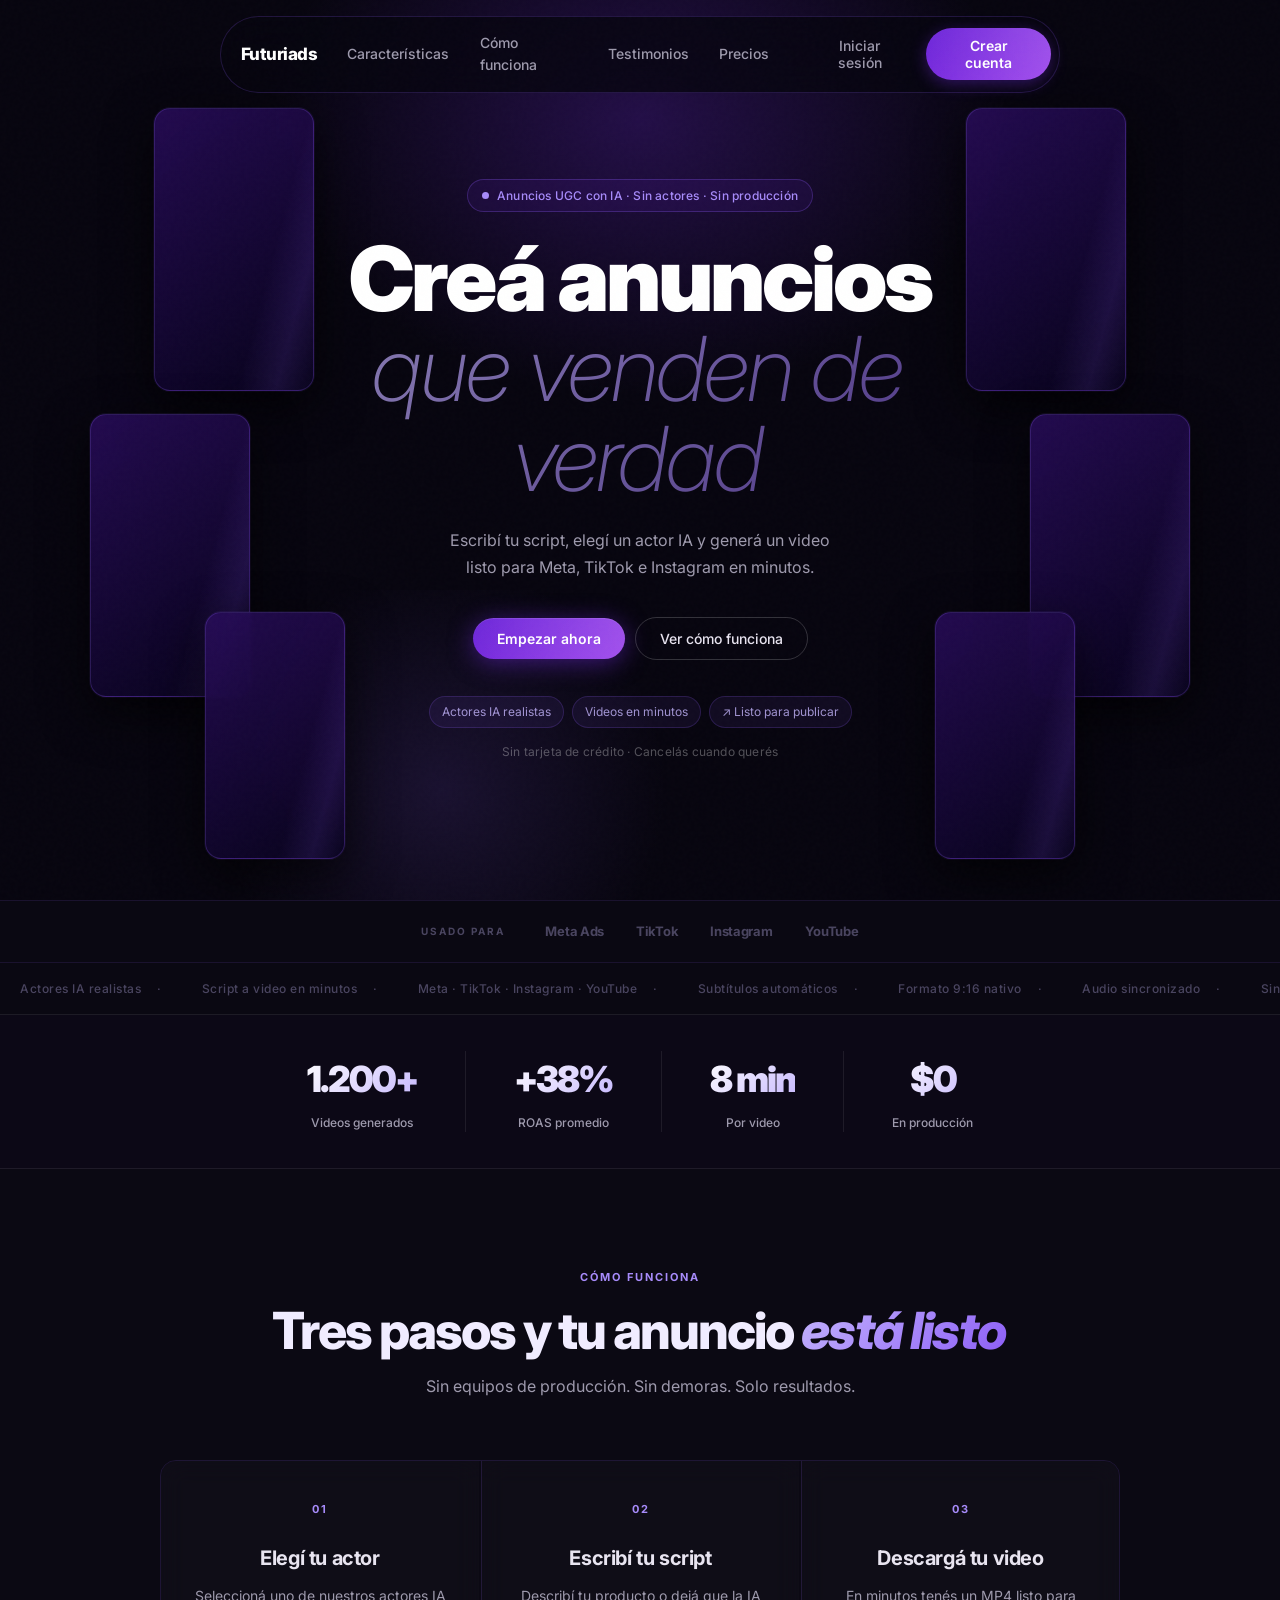
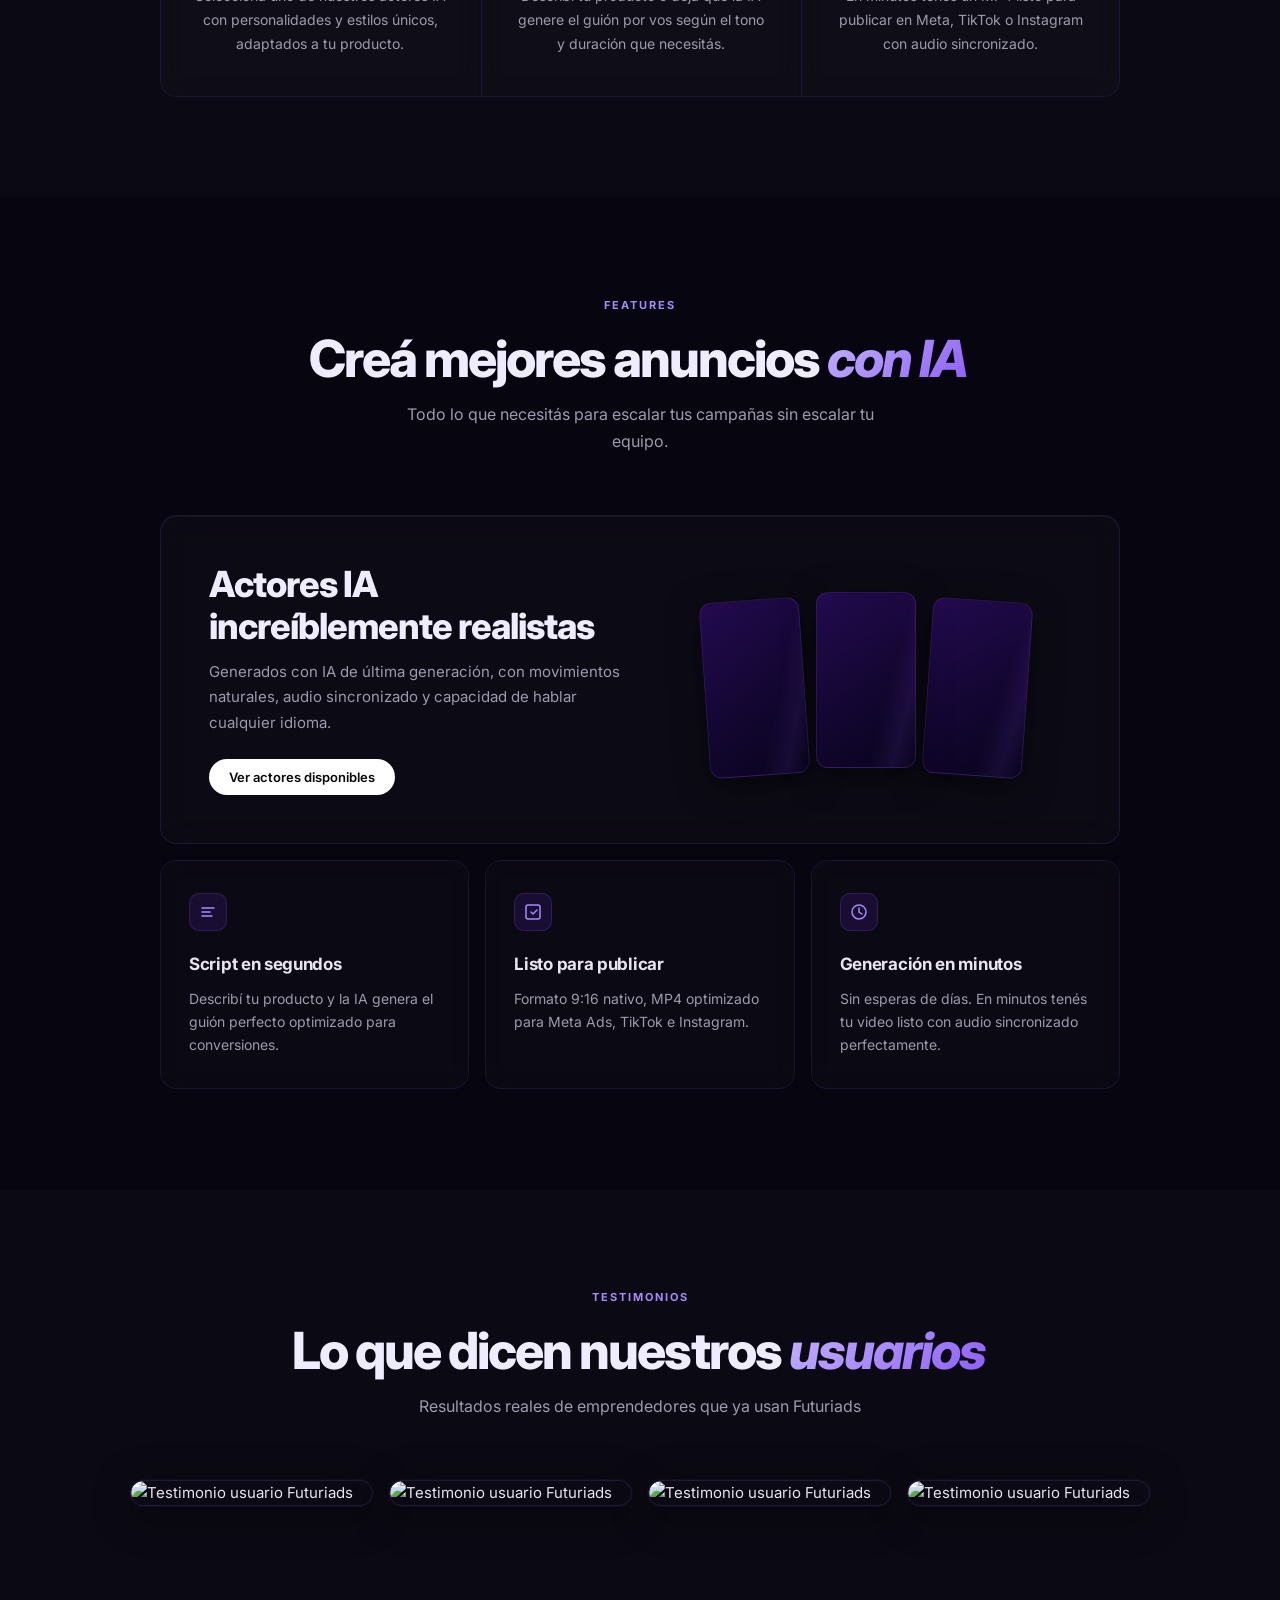
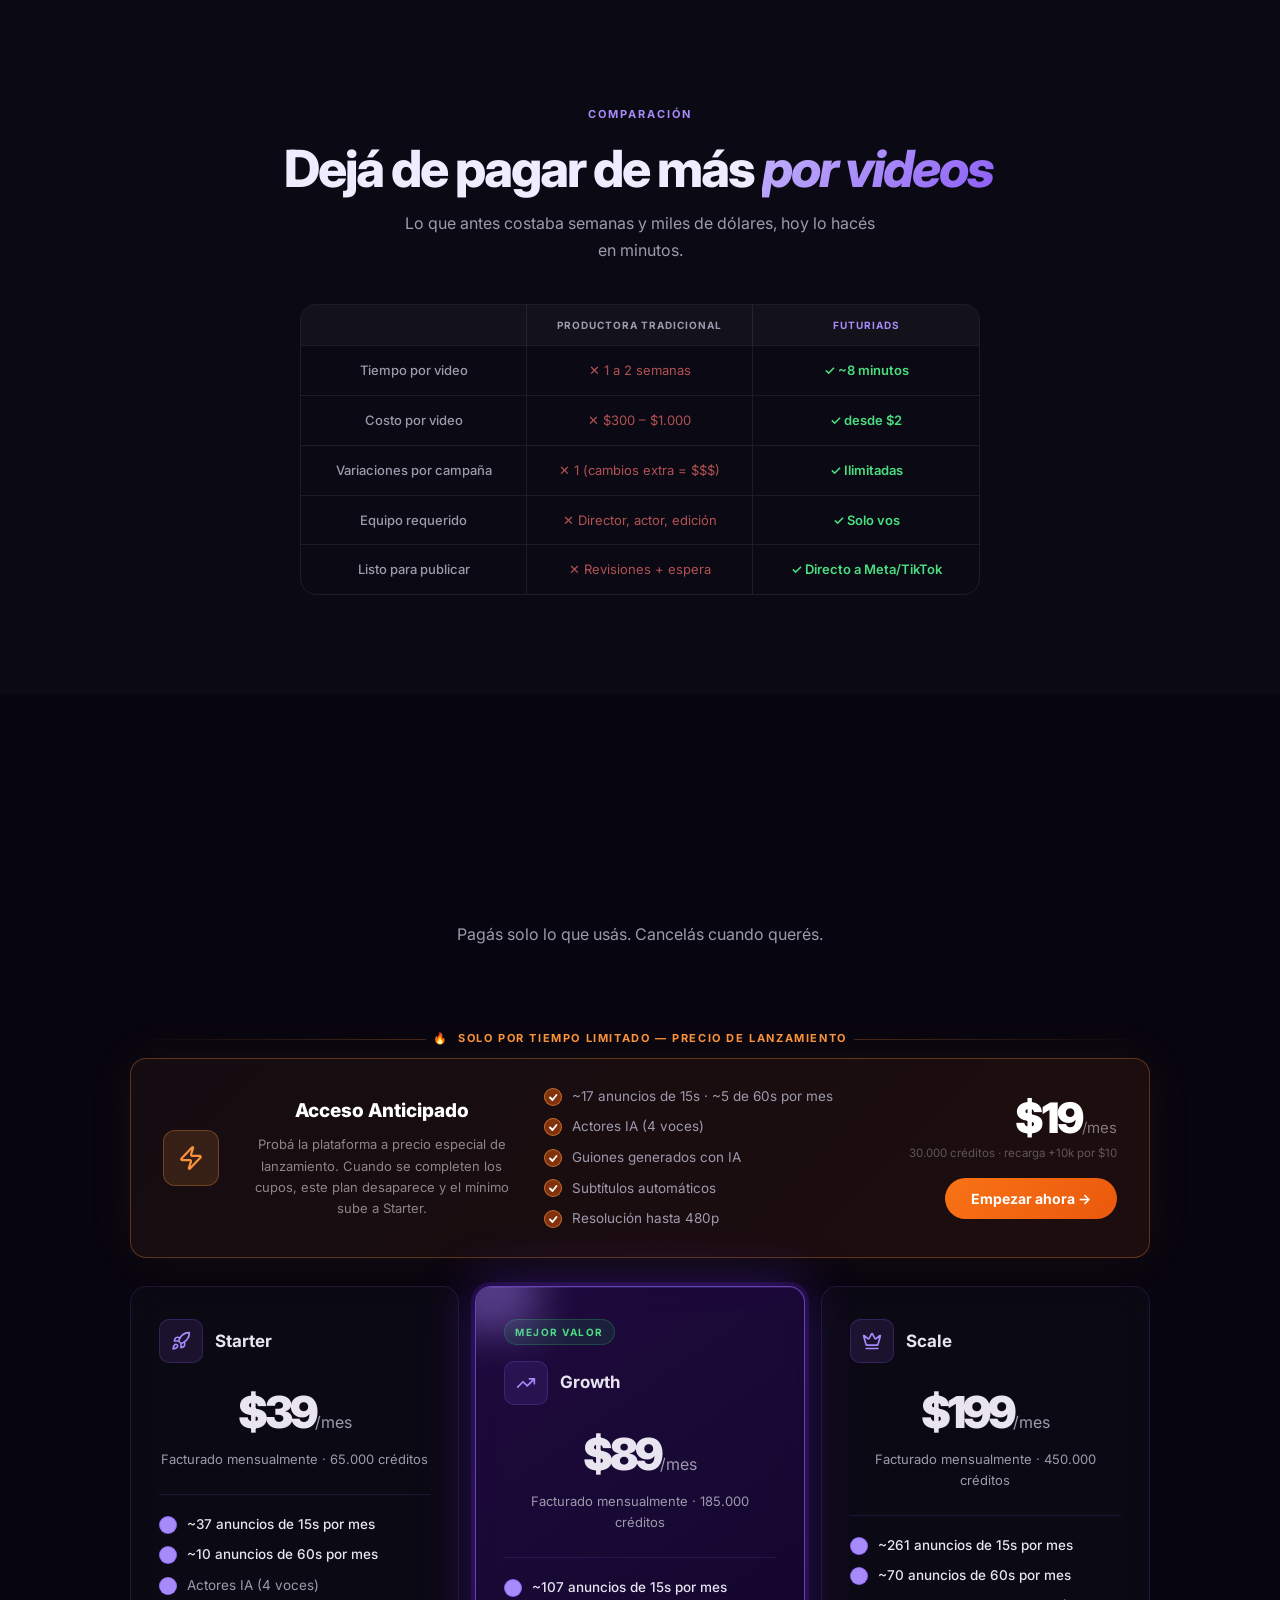
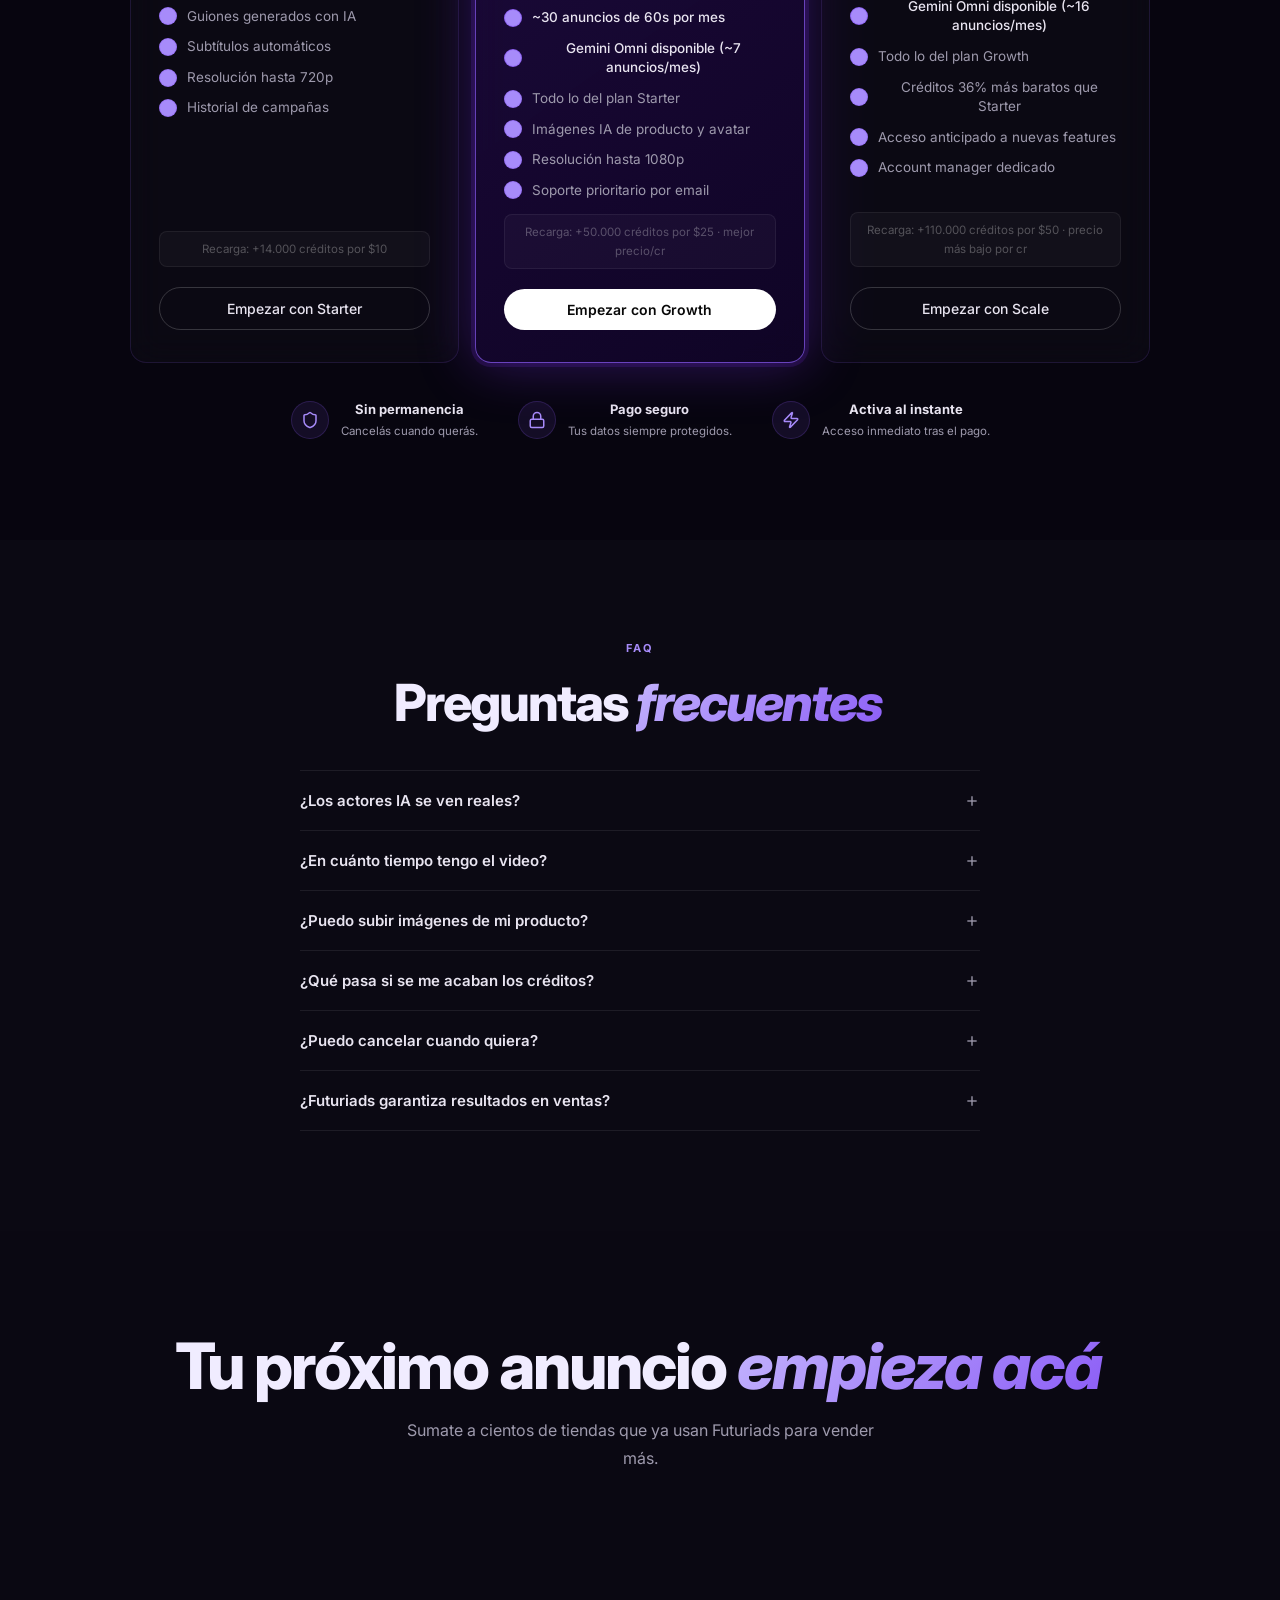
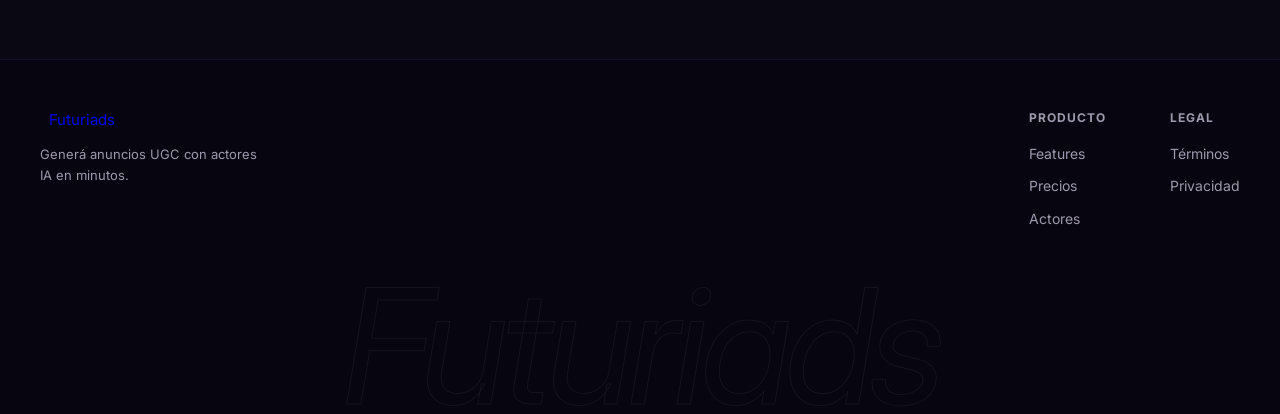
==== index.html @ 2b0ba275 "Fix: requerir login antes de abrir WhatsApp desde botones de plan openPaddleCheckout ahora siempre v" ====
<!DOCTYPE html>
<html lang="es">
<head>
<script>
/* Pre-render guard: decide si mostrar landing o app antes del primer paint
   para evitar el "flash" al refrescar.
   Buscamos la sesión en localStorage (key 'sb_session') Y verificamos que no esté expirada.
   Si es válida → mostramos la app directamente; si no → la landing. */
(function(){
  try {
    let valid = false;
    const stored = localStorage.getItem('sb_session');
    if (stored) {
      try {
        const v = JSON.parse(stored);
        // Verificar token presente y no expirado
        if (v && v.access_token && v.expires_at && Date.now()/1000 < v.expires_at) {
          valid = true;
        }
      } catch(e) {}
    }
    document.documentElement.classList.add(valid ? 'pre-app' : 'pre-landing');
  } catch(e) {
    document.documentElement.classList.add('pre-landing');
  }
})();
</script>
<style>
/* Pre-render: hasta que el bootstrap decida, ocultamos el contenedor que no corresponde
   para evitar el flash. Importante: solo afecta el primer paint. */
html.pre-app #landing { display: none !important; }
html.pre-app #app { display: flex !important; opacity: 1 !important; }
html.pre-landing #app { display: none !important; }
</style>
<link rel="preconnect" href="https://fonts.googleapis.com">
<link rel="preconnect" href="https://fonts.gstatic.com" crossorigin>
<link href="https://fonts.googleapis.com/css2?family=Inter:wght@100;300;400;500;600;700;800;900&family=Bricolage+Grotesque:opsz,wght@12..96,400..800&family=Manrope:wght@400;500;600;700&display=swap" rel="stylesheet">

<meta charset="UTF-8">
<meta name="viewport" content="width=device-width, initial-scale=1.0">
<title>Futuriads — Anuncios UGC con IA</title>

<!-- Open Graph / WhatsApp / redes sociales -->
<meta property="og:type" content="website">
<meta property="og:url" content="https://futuriads.com/">
<meta property="og:title" content="Futuriads — Anuncios UGC con IA">
<meta property="og:description" content="Creá anuncios en video con actores IA en minutos. Guion, voz y subtítulos automáticos. Listo para Meta, TikTok e Instagram.">
<meta property="og:image" content="https://qhnvketzicgkvbnhjgxv.supabase.co/storage/v1/object/public/landing-assets/og-image.png">
<meta property="og:image:width" content="1200">
<meta property="og:image:height" content="630">
<meta property="og:locale" content="es_AR">
<!-- Twitter/X -->
<meta name="twitter:card" content="summary_large_image">
<meta name="twitter:title" content="Futuriads — Anuncios UGC con IA">
<meta name="twitter:description" content="Creá anuncios en video con actores IA en minutos. Listo para Meta, TikTok e Instagram.">
<meta name="twitter:image" content="https://qhnvketzicgkvbnhjgxv.supabase.co/storage/v1/object/public/landing-assets/og-image.png">
<link rel="icon" type="image/x-icon" href="/images/favicon.ico">
<link rel="icon" type="image/png" sizes="32x32" href="/images/favicon-32x32.png">
<link rel="apple-touch-icon" sizes="180x180" href="/images/favicon-180x180.png">
<link rel="icon" type="image/png" sizes="192x192" href="/images/favicon-192x192.png">
<link rel="icon" type="image/png" sizes="512x512" href="/images/favicon-512x512.png">
<style>










/* ==============================================
   CUSTOM DROPDOWNS
   ============================================== */
.a-gen-select { display: none; } /* hide native selects */

.custom-select {
  position: relative;
  display: inline-block;
  min-width: 120px;
  overflow: visible;
}
.custom-select-trigger {
  display: flex; align-items: center; justify-content: space-between; gap: 8px;
  background: #111; border: 1px solid #2a2a2a; border-radius: 10px;
  padding: 8px 12px; font-size: 13px; color: #e0e0e0;
  cursor: pointer; white-space: nowrap;
  transition: border-color 0.2s, background 0.2s;
  }
.custom-select-trigger:hover { border-color: rgba(255,255,255,0.2); background: #181818; }
.custom-select-trigger svg { flex-shrink: 0; transition: transform 0.2s; }
.custom-select.open .custom-select-trigger { border-color: rgba(255,255,255,0.25); }
.custom-select.open .custom-select-trigger svg { transform: rotate(180deg); }
.custom-select-dropdown {
  position: absolute; top: calc(100% + 6px); left: 0; z-index: 9999;
  background: #141414; border: 1px solid #2a2a2a; border-radius: 12px;
  padding: 6px; min-width: 100%;
  max-height: 320px; overflow-y: auto;
  box-shadow: 0 8px 32px rgba(0,0,0,0.6);
  opacity: 0; pointer-events: none; transform: translateY(-6px);
  transition: opacity 0.15s ease, transform 0.15s ease;
}
/* Scrollbar dark style */
.custom-select-dropdown::-webkit-scrollbar { width: 8px; }
.custom-select-dropdown::-webkit-scrollbar-track { background: transparent; }
.custom-select-dropdown::-webkit-scrollbar-thumb { background: #2a2a2a; border-radius: 4px; }
.custom-select-dropdown::-webkit-scrollbar-thumb:hover { background: #3a3a3a; }
.custom-select.open .custom-select-dropdown {
  opacity: 1; pointer-events: all; transform: translateY(0);
}
/* Para dropdowns con muchas opciones (ej: aspect ratio en Nueva imagen) */
.custom-select-dropdown {
  max-height: 320px; overflow-y: auto;
}
.custom-select-dropdown::-webkit-scrollbar { width: 8px; }
.custom-select-dropdown::-webkit-scrollbar-track { background: transparent; }
.custom-select-dropdown::-webkit-scrollbar-thumb { background: rgba(255,255,255,0.15); border-radius: 4px; }
.custom-select-dropdown::-webkit-scrollbar-thumb:hover { background: rgba(255,255,255,0.25); }
.custom-select-option {
  padding: 8px 12px; border-radius: 8px; font-size: 13px;
  color: #aaa; cursor: pointer; transition: background 0.15s, color 0.15s;
  white-space: nowrap;
}
.custom-select-option:hover { background: #1e1e1e; color: #fff; }
.custom-select-option.selected { color: #fff; background: #222; }

/* Step 2 — selects más largos que en el dashboard */
.a-select-row .custom-select { flex: 1 1 220px; min-width: 220px; }
.a-select-row .custom-select-trigger { padding: 11px 14px; font-size: 14px; }
.a-select-row .custom-select-option { font-size: 13px; padding: 9px 12px; }

/* ==============================================
   APP — CAMPAÑAS
   ============================================== */
/* ── Anuncios header ── */
.camp-header {
  display: flex; align-items: flex-end; justify-content: space-between;
  margin-bottom: 28px; gap: 16px; flex-wrap: wrap;
}
.camp-header-left {}
.camp-title { font-size: 28px; font-weight: 800; letter-spacing: -0.8px; }
.camp-sub { font-size: 14px; color: var(--text2); margin-top: 4px; }
.camp-header-right { display: flex; align-items: center; gap: 10px; }

/* View toggle buttons (igual que historial) */
.camp-view-btns { display: flex; align-items: center; gap: 4px; background: rgba(255,255,255,0.04); border: 1px solid rgba(255,255,255,0.08); border-radius: 9px; padding: 3px; }
.camp-view-btn { width: 30px; height: 30px; border-radius: 6px; border: none; background: transparent; color: var(--text2); cursor: pointer; display: flex; align-items: center; justify-content: center; transition: background 0.15s, color 0.15s; }
.camp-view-btn.active { background: rgba(109,40,217,0.35); color: #fff; }
.camp-view-btn:hover:not(.active) { background: rgba(255,255,255,0.06); color: var(--text); }

/* Botón "Nuevo anuncio" */
.camp-new-btn {
  display: flex; align-items: center; gap: 8px;
  background: linear-gradient(135deg, #6d28d9 0%, #9333ea 100%);
  color: #fff; border: none; border-radius: 12px;
  padding: 10px 20px; font-size: 13px; font-weight: 700;
  cursor: pointer; white-space: nowrap;
  box-shadow: 0 4px 16px rgba(109,40,217,0.4);
  transition: box-shadow 0.2s, transform 0.15s;
}
.camp-new-btn:hover { box-shadow: 0 6px 24px rgba(109,40,217,0.6); transform: translateY(-1px); }
.camp-new-btn svg { flex-shrink: 0; }

/* Grid de anuncios — vertical (portrait) */
.camp-ads-grid {
  display: grid;
  grid-template-columns: repeat(auto-fill, minmax(160px, 1fr));
  gap: 14px;
}
@media (max-width: 700px) {
  .camp-ads-grid { grid-template-columns: repeat(2, 1fr); }
}

/* Card vertical — igual estética que hist-cards */
.camp-ad-card {
  background: rgba(255,255,255,0.028);
  border: 1px solid rgba(255,255,255,0.07);
  border-radius: 14px; overflow: hidden; cursor: pointer;
  transition: border-color 0.22s, transform 0.18s, box-shadow 0.22s;
  position: relative;
  display: flex; flex-direction: column;
}
.camp-ad-card:hover {
  border-color: rgba(139,92,246,0.35);
  transform: translateY(-2px);
  box-shadow: 0 8px 28px rgba(109,40,217,0.18);
}

/* Thumbnail área — portrait 3:4 */
.camp-ad-thumb {
  width: 100%; aspect-ratio: 3/4; position: relative; overflow: hidden;
  background: linear-gradient(145deg, rgba(76,29,149,0.35) 0%, rgba(12,7,26,0.85) 100%);
  flex-shrink: 0;
}
.camp-ad-thumb video, .camp-ad-thumb img {
  width: 100%; height: 100%; object-fit: cover; display: block;
  transition: transform 0.4s cubic-bezier(0.16,1,0.3,1);
}
.camp-ad-card:hover .camp-ad-thumb video,
.camp-ad-card:hover .camp-ad-thumb img { transform: scale(1.03); }
.camp-ad-thumb-placeholder {
  position: absolute; inset: 0;
  display: flex; flex-direction: column; align-items: center; justify-content: center; gap: 8px;
  color: rgba(139,92,246,0.5);
}
.camp-ad-thumb-placeholder span { font-size: 10px; color: rgba(167,139,250,0.4); font-weight: 600; text-transform: uppercase; letter-spacing: 0.5px; }

/* Badge estado flotante sobre la imagen */
.camp-ad-status-badge {
  position: absolute; top: 8px; left: 8px; z-index: 2;
  font-size: 9px; font-weight: 700; padding: 3px 8px;
  border-radius: 999px; letter-spacing: 0.3px; backdrop-filter: blur(8px);
}
.camp-ad-status-badge.completed { background: rgba(34,197,94,0.25); color: #4ade80; border: 1px solid rgba(34,197,94,0.3); }
.camp-ad-status-badge.pending   { background: rgba(234,179,8,0.2);  color: #facc15; border: 1px solid rgba(234,179,8,0.25); }
.camp-ad-status-badge.failed    { background: rgba(239,68,68,0.2);  color: #f87171; border: 1px solid rgba(239,68,68,0.25); }

/* Botón eliminar — top right */
.camp-ad-delete {
  position: absolute; top: 7px; right: 7px; z-index: 3;
  width: 24px; height: 24px; border-radius: 6px; border: none;
  background: rgba(0,0,0,0.5); backdrop-filter: blur(6px);
  color: rgba(255,255,255,0.6); cursor: pointer;
  display: flex; align-items: center; justify-content: center;
  opacity: 0; transition: opacity 0.15s, background 0.15s, color 0.15s;
}
.camp-ad-card:hover .camp-ad-delete { opacity: 1; }
.camp-ad-delete:hover { background: rgba(239,68,68,0.5); color: #fff; }

/* Cuerpo — debajo de la imagen */
.camp-ad-body { padding: 10px 11px 12px; flex: 1; }
.camp-ad-title {
  font-size: 12px; font-weight: 700; color: var(--text);
  white-space: nowrap; overflow: hidden; text-overflow: ellipsis;
  margin-bottom: 3px;
}
.camp-ad-meta { font-size: 10px; color: var(--text2); line-height: 1.4; }

/* ── Vista lista (3 por fila, horizontal compact) ── */
.camp-ads-grid.list-view {
  grid-template-columns: repeat(3, 1fr);
  gap: 6px;
}
@media (max-width: 900px) {
  .camp-ads-grid.list-view { grid-template-columns: repeat(2, 1fr); }
}
@media (max-width: 600px) {
  .camp-ads-grid.list-view { grid-template-columns: 1fr; }
}

/* ── List-view card (HTML propio, sin clases show/hide) ── */
.camp-list-card {
  flex-direction: row !important;
  align-items: center;
  border-radius: 10px !important;
  min-height: 0 !important;
  transform: none !important;
}
.camp-list-card:hover { transform: none !important; }

/* Thumbnail cuadrado pequeño */
.camp-list-thumb {
  width: 60px; height: 60px; flex-shrink: 0;
  border-radius: 8px; overflow: hidden;
  background: linear-gradient(145deg, rgba(76,29,149,0.35) 0%, rgba(12,7,26,0.85) 100%);
  margin: 8px 0 8px 8px;
  display: flex; align-items: center; justify-content: center;
}
.camp-list-thumb video, .camp-list-thumb img {
  width: 100%; height: 100%; object-fit: cover; display: block;
}
.camp-list-thumb .camp-ad-thumb-placeholder {
  position: static; inset: auto;
  width: 100%; height: 100%;
}

/* Zona de texto central */
.camp-list-body {
  flex: 1; min-width: 0;
  padding: 10px 12px;
  display: flex; flex-direction: column; justify-content: center;
}
.camp-list-body .camp-ad-title { font-size: 13px; }
.camp-list-body .camp-ad-meta  { margin-top: 2px; }

/* Columna derecha: estado arriba, eliminar abajo */
.camp-list-right {
  display: flex; flex-direction: column;
  align-items: center; justify-content: space-between;
  flex-shrink: 0;
  width: 68px; align-self: stretch;
  padding: 10px 10px 10px 0;
}

/* Botón eliminar inline (list view) */
.camp-ad-delete-inline {
  width: 26px; height: 26px; border-radius: 7px; border: none;
  background: transparent; color: rgba(255,255,255,0.3);
  cursor: pointer; display: flex; align-items: center; justify-content: center;
  transition: background 0.15s, color 0.15s;
}
.camp-ad-delete-inline:hover { background: rgba(239,68,68,0.15); color: #ef4444; }
.camp-ads-grid.list-view .camp-ad-card {
  flex-direction: row;
  border-radius: 10px;
  transform: none !important;
}
.camp-ads-grid.list-view .camp-ad-card:hover { transform: none !important; }
.camp-ads-grid.list-view .camp-ad-thumb {
  width: 56px; height: 56px; aspect-ratio: unset;
  flex-shrink: 0; border-radius: 8px;
  margin: 8px 0 8px 8px;
}
.camp-ads-grid.list-view .camp-ad-thumb-placeholder { border-radius: 8px; }
.camp-ads-grid.list-view .camp-ad-status-badge { font-size: 8px; padding: 2px 6px; top: 4px; left: 4px; }
.camp-ads-grid.list-view .camp-ad-delete { top: 50%; right: 10px; transform: translateY(-50%); opacity: 0; }
.camp-ads-grid.list-view .camp-ad-card:hover .camp-ad-delete { opacity: 1; }
.camp-ads-grid.list-view .camp-ad-body { padding: 10px 40px 10px 12px; display: flex; flex-direction: column; justify-content: center; }
.camp-ads-grid.list-view .camp-ad-title { font-size: 13px; white-space: normal; }
.camp-ads-grid.list-view .camp-ad-meta { margin-top: 2px; }

/* ── Bulk selection mode ── */
.camp-select-bar {
  display: none; align-items: center; gap: 10px;
  padding: 10px 14px; margin-bottom: 14px;
  background: rgba(109,40,217,0.1); border: 1px solid rgba(109,40,217,0.25);
  border-radius: 12px;
}
.camp-select-bar.visible { display: flex; }
.camp-select-bar-left { display: flex; align-items: center; gap: 10px; flex: 1; }
.camp-select-all-chk {
  width: 17px; height: 17px; accent-color: #7c3aed; cursor: pointer; flex-shrink: 0;
}
.camp-select-count { font-size: 13px; font-weight: 600; color: rgba(192,168,255,0.85); }
.camp-select-del-btn {
  background: rgba(239,68,68,0.18); border: 1px solid rgba(239,68,68,0.3);
  color: #f87171; border-radius: 9px; padding: 7px 16px;
  font-size: 12px; font-weight: 600; cursor: pointer; transition: background 0.15s;
  display: flex; align-items: center; gap: 6px;
}
.camp-select-del-btn:disabled { opacity: 0.45; cursor: not-allowed; }
.camp-select-del-btn:not(:disabled):hover { background: rgba(239,68,68,0.3); }
.camp-select-cancel-btn {
  background: none; border: 1px solid rgba(255,255,255,0.1); color: rgba(255,255,255,0.4);
  border-radius: 9px; padding: 7px 14px; font-size: 12px; cursor: pointer;
  transition: border-color 0.15s, color 0.15s;
}
.camp-select-cancel-btn:hover { border-color: rgba(255,255,255,0.25); color: rgba(255,255,255,0.7); }
/* Checkbox en cada card */
.camp-ad-card .camp-card-chk {
  position: absolute; top: 8px; left: 8px; z-index: 10;
  width: 18px; height: 18px; accent-color: #7c3aed; cursor: pointer;
  display: none;
}
.camp-select-mode .camp-ad-card .camp-card-chk { display: block; }
/* En modo selección (grid view): badge de estado se desplaza para no solapar con checkbox */
.camp-select-mode .camp-ad-card:not(.camp-list-card) .camp-ad-status-badge { left: 34px; }
/* En list view: el checkbox se centra verticalmente */
.camp-select-mode .camp-list-card .camp-card-chk {
  top: 50%; transform: translateY(-50%); left: 10px;
}
/* Resaltado de card seleccionada */
.camp-ad-card.camp-selected {
  border-color: rgba(139,92,246,0.7) !important;
  box-shadow: 0 0 0 2px rgba(139,92,246,0.25);
}
/* En modo selección: ocultar botones de eliminar individuales */
.camp-select-mode .camp-ad-delete,
.camp-select-mode .camp-ad-delete-inline { display: none !important; }
/* Botón "Seleccionar" en el header */
.camp-select-toggle-btn {
  background: none; border: 1px solid rgba(255,255,255,0.12);
  color: rgba(255,255,255,0.5); border-radius: 9px; padding: 7px 14px;
  font-size: 12px; font-weight: 600; cursor: pointer; transition: all 0.15s;
  display: flex; align-items: center; gap: 5px;
}
.camp-select-toggle-btn:hover { border-color: rgba(139,92,246,0.4); color: rgba(192,168,255,0.8); }
.camp-select-toggle-btn.active { border-color: rgba(139,92,246,0.5); color: #a78bfa; background: rgba(109,40,217,0.12); }

/* Mantener compatibilidad con badge antiguo (por si queda algún ref) */
.camp-ad-status {
  font-size: 10px; font-weight: 700; padding: 3px 10px;
  border-radius: 999px; letter-spacing: 0.3px;
}
.camp-ad-status.completed { background: rgba(34,197,94,0.12); color: #4ade80; border: 1px solid rgba(34,197,94,0.25); }
.camp-ad-status.pending   { background: rgba(234,179,8,0.12);  color: #facc15; border: 1px solid rgba(234,179,8,0.25); }
.camp-ad-status.failed    { background: rgba(239,68,68,0.12);  color: #f87171; border: 1px solid rgba(239,68,68,0.25); }

/* Estado vacío */
.camp-empty {
  text-align: center; padding: 80px 40px;
  border: 1px dashed rgba(255,255,255,0.1);
  border-radius: 18px;
}
.camp-empty-icon { font-size: 40px; margin-bottom: 16px; opacity: 0.35; }
.camp-empty-title { font-size: 18px; font-weight: 700; margin-bottom: 8px; }
.camp-empty-sub { font-size: 14px; color: var(--text2); margin-bottom: 28px; max-width: 340px; margin-left: auto; margin-right: auto; line-height: 1.6; }
.camp-wizard { max-width: 720px; }
.camp-wizard-step { display: none; }
.camp-wizard-step.active { display: block; }
.camp-step-header { margin-bottom: 28px; }
.camp-step-num { font-size: 11px; font-weight: 700; letter-spacing: 2px; color: var(--text3); text-transform: uppercase; margin-bottom: 8px; }
.camp-step-title { font-size: 24px; font-weight: 800; letter-spacing: -0.6px; margin-bottom: 6px; }
.camp-step-sub { font-size: 14px; color: var(--text2); }
.camp-textarea {
  width: 100%; background: var(--hover); border: 1px solid transparent;
  border-radius: var(--r-md); padding: 16px; resize: vertical;
  font-size: 14px; color: #fff;
  line-height: 1.7; min-height: 200px; outline: none; transition: border-color 0.2s;
}
.camp-textarea:focus { border-color: rgba(255,255,255,0.2); }
.camp-textarea::placeholder { color: var(--text3); }
.camp-input {
  width: 100%; background: var(--hover); border: 1px solid transparent;
  border-radius: var(--r-md); padding: 13px 16px;
  font-size: 14px; color: #fff;
  outline: none; transition: border-color 0.2s; margin-bottom: 12px;
}
.camp-input:focus { border-color: rgba(255,255,255,0.2); }
.camp-input::placeholder { color: var(--text3); }
.camp-options-row { display: flex; gap: 10px; flex-wrap: wrap; margin-bottom: 20px; }
.camp-option-btn {
  background: var(--hover); border: 1px solid var(--border);
  border-radius: var(--r-md); padding: 10px 18px;
  font-size: 13px;
  color: var(--text2); cursor: pointer; transition: all 0.15s;
}
.camp-option-btn:hover { border-color: rgba(255,255,255,0.2); color: #fff; }
.camp-option-btn.selected { background: #fff; color: #080808; border-color: #fff; font-weight: 600; }
.camp-nav-row {
  display: flex; align-items: center; justify-content: space-between;
  margin-top: 28px; padding-top: 20px; border-top: 1px solid var(--border);
}
.camp-progress { display: flex; align-items: center; gap: 6px; }
.camp-prog-dot { width: 6px; height: 6px; border-radius: 50%; background: var(--text3); transition: background 0.3s; }
.camp-prog-dot.active { background: #fff; }
.camp-prog-dot.done { background: rgba(255,255,255,0.35); }
.camp-upload-zone {
  border: 2px dashed var(--border); border-radius: var(--r-lg);
  padding: 48px; text-align: center; cursor: pointer;
  transition: border-color 0.2s, background 0.2s; position: relative;
}
.camp-upload-zone:hover { border-color: rgba(255,255,255,0.25); background: var(--hover); }
.camp-upload-zone.has-file { border-style: solid; border-color: rgba(255,255,255,0.2); }
.camp-upload-icon { font-size: 32px; margin-bottom: 12px; opacity: 0.4; }
.camp-upload-label { font-size: 15px; font-weight: 600; margin-bottom: 6px; }
.camp-upload-sub { font-size: 13px; color: var(--text2); }
.camp-upload-preview { width: 100%; max-height: 300px; object-fit: contain; border-radius: var(--r-md); margin-top: 16px; display: none; }
.camp-upload-zone.has-file .camp-upload-preview { display: block; }
.camp-upload-zone.has-file .camp-upload-icon,
.camp-upload-zone.has-file .camp-upload-label,
.camp-upload-zone.has-file .camp-upload-sub { display: none; }
.camp-chunks-list { display: flex; flex-direction: column; gap: 12px; max-height: 600px; overflow-y: auto; margin-bottom: 20px; }
.camp-chunk-item {
  background: var(--hover); border: 1px solid var(--border);
  border-radius: var(--r-md); padding: 14px 16px;
  display: flex; gap: 12px; align-items: flex-start;
}
.camp-chunk-num {
  width: 22px; height: 22px; border-radius: 50%;
  background: var(--card2); border: 1px solid var(--border);
  font-size: 10px; font-weight: 700; color: var(--text2);
  display: flex; align-items: center; justify-content: center;
  flex-shrink: 0; margin-top: 1px;
}
.camp-chunk-variant { font-size: 10px; color: var(--text3); margin-top: 4px; }
.camp-chunk-text {
  font-size: 13px; color: var(--text1); line-height: 1.65;
  width: 100%; background: rgba(109,40,217,0.06); border: 1px solid rgba(109,40,217,0.18); border-radius: 10px;
  outline: none; padding: 12px 14px; box-sizing: border-box;
  resize: none; overflow: hidden; min-height: 72px;
  transition: border-color 0.2s, box-shadow 0.2s;
  font-family: inherit;
}
.camp-chunk-text:focus {
  border-color: rgba(139,92,246,0.5);
  box-shadow: 0 0 0 3px rgba(139,92,246,0.12);
}
/* Etiqueta de prompt encima del textarea */
.camp-prompt-label {
  display: flex; justify-content: space-between; align-items: center;
  margin-bottom: 6px; margin-top: 10px;
}
.camp-prompt-label span {
  font-size: 10px; font-weight: 700; letter-spacing: 1px; text-transform: uppercase;
  color: var(--text3);
}
/* Error state en step 4 */
#campStep4Error {
  display: none; text-align: center; padding: 36px 24px;
  border: 1px solid rgba(239,68,68,0.25); background: rgba(239,68,68,0.06);
  border-radius: 14px; margin-top: 8px;
}
#campStep4Error .s4e-icon { font-size: 28px; margin-bottom: 10px; }
#campStep4Error .s4e-title { font-size: 15px; font-weight: 700; color: var(--text1); margin-bottom: 6px; }
#campStep4Error .s4e-msg { font-size: 13px; color: var(--text2); line-height: 1.5; margin-bottom: 18px; max-width: 400px; margin-left: auto; margin-right: auto; }
#campStep4Error .s4e-retry {
  display: inline-flex; align-items: center; gap: 7px;
  background: linear-gradient(135deg,#7c3aed,#6d28d9); color: #fff;
  border: none; border-radius: 9px; padding: 10px 22px; font-size: 13px; font-weight: 600;
  cursor: pointer; transition: opacity .15s;
}
#campStep4Error .s4e-retry:hover { opacity: .85; }

/* Subtitle panel */
.sub-label { font-size:10px;font-weight:700;letter-spacing:.8px;color:var(--text2);text-transform:uppercase; }
.sub-select { width:100%;padding:7px 10px;background:var(--hover);border:1px solid var(--border);border-radius:8px;color:var(--text);font-size:13px;outline:none; }
.sub-preset-btn { padding:5px 12px;border-radius:7px;border:1px solid var(--border);background:var(--hover);color:var(--text2);font-size:11px;cursor:pointer;transition:all .15s; }
.sub-preset-btn:hover { border-color:rgba(255,255,255,.35);color:#fff; }
.sub-pos-btn { flex:1;padding:6px;border-radius:7px;border:1px solid var(--border);background:var(--hover);color:var(--text2);font-size:13px;cursor:pointer;transition:all .15s; }
.sub-pos-active { border-color:#fff!important;color:#fff!important; }
.sub-style-btn { width:34px;height:34px;border-radius:7px;border:1px solid var(--border);background:var(--hover);color:var(--text2);font-size:13px;cursor:pointer;transition:all .15s; }
.sub-style-active { border-color:#fff!important;color:#fff!important; }
.sub-mode-btn { flex:1;padding:6px 10px;border-radius:7px;border:1px solid var(--border);background:var(--hover);color:var(--text2);font-size:11px;cursor:pointer;transition:all .15s; }
.sub-mode-active { border-color:#fff!important;color:#fff!important; }
/* ── Clip generation grid ── */
.camp-clips-grid {
  display: grid;
  grid-template-columns: repeat(auto-fill, minmax(220px, 1fr));
  gap: 20px;
  margin-bottom: 32px;
}
.camp-clip-prompt-ta {
  width: 100%;
  box-sizing: border-box;
  font-size: 12px;
  resize: none;
  overflow: hidden;
  line-height: 1.5;
  padding: 10px 12px;
  border-radius: 10px;
  border: 1px solid rgba(139, 92, 246, 0.25);
  background: rgba(12, 7, 26, 0.7);
  color: var(--text1);
  font-family: inherit;
  min-height: 60px;
  transition: border-color 0.2s;
  outline: none;
}
.camp-clip-prompt-ta:focus {
  border-color: rgba(139, 92, 246, 0.6);
  background: rgba(12, 7, 26, 0.9);
}
.camp-clip-prompt-ta::placeholder { color: rgba(192,168,255,0.3); }
.camp-clip-regen-btn {
  width: 100%;
  font-size: 12px;
  padding: 10px 16px;
  border-radius: 10px;
  border: 1px solid rgba(139, 92, 246, 0.35);
  background: linear-gradient(135deg, rgba(109,40,217,0.18) 0%, rgba(139,92,246,0.12) 100%);
  color: rgba(196,168,255,0.9);
  cursor: pointer;
  font-weight: 600;
  letter-spacing: 0.2px;
  transition: background 0.18s, border-color 0.18s, color 0.18s;
  display: flex;
  align-items: center;
  justify-content: center;
  gap: 7px;
}
.camp-clip-regen-btn:hover {
  background: linear-gradient(135deg, rgba(109,40,217,0.32) 0%, rgba(139,92,246,0.22) 100%);
  border-color: rgba(139,92,246,0.6);
  color: #fff;
}
.camp-clip-regen-btn:active {
  background: linear-gradient(135deg, rgba(109,40,217,0.45) 0%, rgba(139,92,246,0.35) 100%);
}
.camp-clip-card {
  background: rgba(12, 7, 26, 0.85);
  border: 1px solid rgba(139, 92, 246, 0.18);
  border-radius: 16px;
  overflow: hidden;
  aspect-ratio: 9/16;
  position: relative;
  display: flex;
  align-items: center;
  justify-content: center;
  transition: border-color 0.25s, box-shadow 0.25s;
}
.camp-clip-card video { width: 100%; height: 100%; object-fit: cover; display: block; }
.camp-clip-card.pending {
  border-color: rgba(139, 92, 246, 0.1);
  opacity: 0.65;
}
.camp-clip-card.generating {
  border-color: rgba(234, 179, 8, 0.5);
  box-shadow: 0 0 0 1px rgba(234,179,8,0.12), 0 4px 24px rgba(234,179,8,0.08);
  animation: camp-gen-glow 2.4s ease-in-out infinite;
}
.camp-clip-card.completed {
  border-color: rgba(139, 92, 246, 0.55);
  box-shadow: 0 0 0 1px rgba(139,92,246,0.15), 0 4px 24px rgba(139,92,246,0.1);
}
.camp-clip-card.failed {
  border-color: rgba(239, 68, 68, 0.45);
  box-shadow: 0 0 0 1px rgba(239,68,68,0.1);
}
@keyframes camp-gen-glow {
  0%, 100% { box-shadow: 0 0 0 1px rgba(234,179,8,0.1), 0 4px 20px rgba(234,179,8,0.06); }
  50%       { box-shadow: 0 0 0 1px rgba(234,179,8,0.2), 0 4px 32px rgba(234,179,8,0.16); }
}
@keyframes transcribe-shimmer {
  0%   { background-position: 200% center; }
  100% { background-position: -200% center; }
}
/* ── App loader (purple orb) ── */
@keyframes orb-drift-1 {
  0%,100% { transform: translate(0,0) scale(1); }
  33%      { transform: translate(8%,6%) scale(1.06); }
  66%      { transform: translate(-5%,10%) scale(0.96); }
}
@keyframes orb-drift-2 {
  0%,100% { transform: translate(0,0) scale(1); }
  40%      { transform: translate(-10%,-8%) scale(1.08); }
  70%      { transform: translate(6%,-4%) scale(0.95); }
}
@keyframes orb-drift-3 {
  0%,100% { transform: translate(0,0) scale(1); }
  50%      { transform: translate(5%,-12%) scale(1.06); }
}
@keyframes dot-float {
  0%,100% { transform: translateY(0) scale(1); opacity: 0.25; }
  50%      { transform: translateY(-7px) scale(1.25); opacity: 0.7; }
}
.app-loader {
  position: relative;
  overflow: hidden;
  background: #0c071a;
  border-radius: 16px;
  display: flex;
  align-items: center;
  justify-content: center;
  flex-direction: column;
  gap: 14px;
}
.app-loader-orb {
  position: absolute;
  border-radius: 50%;
  filter: blur(56px);
  pointer-events: none;
}
.app-loader-orb-1 {
  width: 58%; aspect-ratio: 1;
  background: radial-gradient(circle, rgba(109,40,217,0.48) 0%, rgba(76,29,149,0.2) 55%, transparent 78%);
  top: -18%; left: -12%;
  animation: orb-drift-1 9s ease-in-out infinite;
}
.app-loader-orb-2 {
  width: 46%; aspect-ratio: 1;
  background: radial-gradient(circle, rgba(139,92,246,0.38) 0%, rgba(109,40,217,0.14) 55%, transparent 78%);
  bottom: -12%; right: -6%;
  animation: orb-drift-2 11s ease-in-out infinite;
}
.app-loader-orb-3 {
  width: 32%; aspect-ratio: 1;
  background: radial-gradient(circle, rgba(167,139,250,0.28) 0%, rgba(109,40,217,0.1) 55%, transparent 78%);
  top: 38%; left: 52%;
  animation: orb-drift-3 7s ease-in-out infinite;
}
.app-loader-dots { position: absolute; inset: 0; pointer-events: none; }
.app-loader-dot {
  position: absolute;
  border-radius: 50%;
  background: radial-gradient(circle, rgba(192,168,255,0.8), rgba(109,40,217,0.3));
}
.app-loader-center {
  position: relative; z-index: 2;
  display: flex; flex-direction: column; align-items: center; gap: 10px;
}
.app-loader-ring {
  width: 26px; height: 26px;
  border-radius: 50%;
  border: 2px solid rgba(139,92,246,0.18);
  border-top-color: rgba(192,168,255,0.9);
  animation: spin 0.9s linear infinite;
}
.app-loader-label {
  font-size: 11px; font-weight: 500;
  color: rgba(192,168,255,0.5);
  letter-spacing: 0.6px;
}
/* ── Full-screen page loader overlay ── */
#pageLoader {
  position: fixed;
  inset: 0;
  z-index: 9999;
  background: rgba(12, 7, 26, 0.97);
  display: flex;
  align-items: center;
  justify-content: center;
  overflow: hidden;
  opacity: 0;
  pointer-events: none;
  transition: opacity 0.22s ease;
}
#pageLoader.pl-visible {
  opacity: 1;
  pointer-events: all;
}
#pageLoader .app-loader-orb-1 { width: 45vw; top: -10%; left: -8%; }
#pageLoader .app-loader-orb-2 { width: 35vw; bottom: -8%; right: -4%; }
#pageLoader .app-loader-orb-3 { width: 25vw; top: 40%; left: 55%; }
#pageLoader .app-loader-ring  { width: 34px; height: 34px; border-width: 2.5px; }
#pageLoader .app-loader-label { font-size: 12px; letter-spacing: 0.8px; margin-top: 2px; }
/* ── Shimmer utility (small inline placeholders) ── */
@keyframes sk-shimmer {
  0%   { background-position: 200% 0; }
  100% { background-position: -200% 0; }
}
.sk {
  background: linear-gradient(90deg,
    rgba(255,255,255,0.04) 25%,
    rgba(255,255,255,0.08) 50%,
    rgba(255,255,255,0.04) 75%);
  background-size: 200% 100%;
  animation: sk-shimmer 1.6s ease-in-out infinite;
  border-radius: 6px;
}
.camp-clip-overlay {
  position: absolute; inset: 0;
  display: flex; flex-direction: column; align-items: center; justify-content: center;
  gap: 12px;
  background: linear-gradient(160deg, rgba(20,10,45,0.92) 0%, rgba(10,5,25,0.96) 100%);
}
/* Large spinner for generating state */
.camp-clip-spinner-lg {
  width: 36px; height: 36px;
  border: 2.5px solid rgba(255,255,255,0.1);
  border-top-color: rgba(234,179,8,0.85);
  border-radius: 50%;
  animation: spin 0.9s linear infinite;
}
/* Smaller spinner (used elsewhere) */
.camp-clip-spinner {
  width: 22px; height: 22px;
  border: 2px solid rgba(255,255,255,0.1);
  border-top-color: #fff;
  border-radius: 50%;
  animation: spin 0.8s linear infinite;
}
@keyframes spin { to { transform: rotate(360deg); } }
.camp-clip-status-label {
  font-size: 11px; font-weight: 600;
  color: rgba(255,255,255,0.5);
  letter-spacing: 0.02em;
}
.camp-clip-queue-icon { font-size: 22px; opacity: 0.35; }
.camp-clip-fail-icon  { font-size: 28px; opacity: 0.85; }
.camp-clip-retry-btn {
  background: rgba(239,68,68,0.15); border: 1px solid rgba(239,68,68,0.3);
  border-radius: 8px; padding: 5px 14px;
  font-size: 11px; color: #f87171; cursor: pointer;
  transition: background 0.15s;
}
.camp-clip-retry-btn:hover { background: rgba(239,68,68,0.25); }
/* Clip number badge */
.camp-clip-badge {
  position: absolute; top: 10px; left: 10px;
  font-size: 11px; font-weight: 800;
  color: rgba(255,255,255,0.75);
  background: rgba(0,0,0,0.55);
  backdrop-filter: blur(4px);
  border-radius: 6px; padding: 3px 8px;
  letter-spacing: 0.02em;
}
/* Download + Regen action buttons (hover overlay on completed cards) */
.camp-clip-actions {
  position: absolute; bottom: 0; left: 0; right: 0;
  display: flex; gap: 6px; padding: 10px;
  background: linear-gradient(to top, rgba(0,0,0,0.75) 0%, transparent 100%);
  opacity: 0; transition: opacity 0.2s;
  justify-content: flex-end;
}
.camp-clip-card.completed:hover .camp-clip-actions { opacity: 1; }
.camp-clip-action-btn {
  background: rgba(20,12,40,0.9); border: 1px solid rgba(139,92,246,0.3);
  border-radius: 8px; padding: 5px 10px;
  font-size: 13px; color: rgba(255,255,255,0.8); cursor: pointer;
  text-decoration: none; transition: border-color 0.15s, background 0.15s;
  display: inline-flex; align-items: center; justify-content: center;
}
.camp-clip-action-btn:hover {
  border-color: rgba(139,92,246,0.6);
  background: rgba(139,92,246,0.15);
}
/* ── Custom Video Player (vp-mini: clip cards) ── */
.vp-mini {
  position: relative; width: 100%; height: 100%;
  cursor: pointer; overflow: hidden; background: #000;
}
.vp-mini video { width: 100%; height: 100%; object-fit: cover; display: block; }
.vp-mini-overlay {
  position: absolute; inset: 0;
  display: flex; align-items: center; justify-content: center;
  background: rgba(0,0,0,0); transition: background 0.15s; pointer-events: none;
}
.vp-mini:not(.playing) .vp-mini-overlay { background: rgba(0,0,0,0.35); }
.vp-mini:hover .vp-mini-overlay { background: rgba(0,0,0,0.25); }
.vp-mini.playing:not(:hover) .vp-mini-overlay { background: rgba(0,0,0,0); }
.vp-mini-icon {
  width: 46px; height: 46px; border-radius: 50%;
  background: linear-gradient(135deg, rgba(109,40,217,0.9), rgba(147,51,234,0.9));
  display: flex; align-items: center; justify-content: center;
  color: #fff; font-size: 18px; padding-left: 3px;
  box-shadow: 0 4px 20px rgba(109,40,217,0.55);
  opacity: 0; transform: scale(0.75); transition: opacity 0.12s, transform 0.12s;
}
/* Icon: show only when paused — disappears instantly when .playing is added */
.vp-mini:not(.playing) .vp-mini-icon { opacity: 1; transform: scale(1); }
.vp-mini.playing .vp-mini-icon { opacity: 0; transform: scale(0.75); }
.vp-mini-bar {
  position: absolute; bottom: 0; left: 0; right: 0; height: 5px;
  background: rgba(255,255,255,0.18); cursor: pointer;
  user-select: none; -webkit-user-select: none; z-index: 2;
}
.vp-mini-bar:hover { height: 7px; }
.vp-mini-fill {
  height: 100%; width: 0%;
  background: linear-gradient(90deg, #7c3aed, #a855f7);
  box-shadow: 0 0 5px rgba(167,85,247,0.6);
  transition: width 0.1s linear; pointer-events: none;
}

/* ── Custom Video Player (vp-full: final assembled video) ── */
.vp-full {
  position: relative; border-radius: 18px; overflow: hidden;
  background: #000; cursor: pointer;
  box-shadow: 0 8px 48px rgba(0,0,0,0.6), 0 0 0 1px rgba(139,92,246,0.22);
}
.vp-full video { width: 100%; height: auto; display: block; }
.vp-full-center {
  position: absolute; inset: 0;
  display: flex; align-items: center; justify-content: center;
  pointer-events: none;
}
.vp-full-big-icon {
  width: 64px; height: 64px; border-radius: 50%;
  background: linear-gradient(135deg, rgba(109,40,217,0.88), rgba(147,51,234,0.88));
  display: flex; align-items: center; justify-content: center;
  color: #fff; font-size: 26px; padding-left: 4px;
  box-shadow: 0 4px 32px rgba(109,40,217,0.6);
  opacity: 0; transform: scale(0.75); transition: opacity 0.12s, transform 0.12s;
}
/* Show only when paused — disappears the moment .playing is added */
.vp-full:not(.playing) .vp-full-big-icon { opacity: 1; transform: scale(1); }
.vp-full.playing .vp-full-big-icon { opacity: 0; transform: scale(0.75); }
/* Control bar */
.vp-full-bar {
  position: absolute; bottom: 0; left: 0; right: 0;
  background: linear-gradient(to top, rgba(0,0,0,0.85) 0%, transparent 100%);
  padding: 24px 16px 14px; opacity: 0; transition: opacity 0.22s;
}
.vp-full:hover .vp-full-bar,
.vp-full:not(.playing) .vp-full-bar { opacity: 1; }
.vp-full-track {
  width: 100%; height: 4px; background: rgba(255,255,255,0.2);
  border-radius: 4px; cursor: pointer; margin-bottom: 10px; position: relative;
  user-select: none; -webkit-user-select: none;
}
.vp-full-track:hover { height: 6px; }
.vp-full-track:active { cursor: grabbing; }
.vp-full-track-fill {
  height: 100%; background: linear-gradient(90deg, #7c3aed, #a855f7);
  border-radius: 4px; width: 0%; pointer-events: none;
  transition: width 0.1s linear;
  box-shadow: 0 0 6px rgba(167,85,247,0.5);
}
/* Fullscreen: center the video properly */
.vp-full:fullscreen,
.vp-full:-webkit-full-screen {
  display: flex; align-items: center; justify-content: center;
  background: #000; width: 100vw; height: 100vh; border-radius: 0;
}
.vp-full:fullscreen video,
.vp-full:-webkit-full-screen video {
  width: auto; height: 100%; max-width: 100vw; max-height: 100vh;
}
.vp-full-row { display: flex; align-items: center; gap: 10px; }
.vp-full-btn {
  background: none; border: none; color: rgba(255,255,255,0.85);
  cursor: pointer; font-size: 16px; padding: 4px; line-height: 1;
  transition: color 0.15s; display: flex; align-items: center;
}
.vp-full-btn:hover { color: #fff; }
.vp-full-time {
  font-size: 11px; color: rgba(255,255,255,0.65);
  font-variant-numeric: tabular-nums; letter-spacing: 0.02em;
}
.vp-full-spacer { flex: 1; }
/* Aspect ratio containers */
.vp-final-wrap { margin-top: 20px; }
.vp-final-wrap.portrait  { max-width: 300px; margin-left: auto; margin-right: auto; }
.vp-final-wrap.landscape { max-width: 100%; }
.vp-final-wrap.square    { max-width: 400px; margin-left: auto; margin-right: auto; }

/* ZapCap template picker */
.zapcap-tpl {
  padding: 8px;
  border: 1.5px solid rgba(109,40,217,0.2);
  border-radius: 10px;
  cursor: pointer;
  transition: border-color 0.18s, background 0.18s;
  background: rgba(109,40,217,0.04);
}
.zapcap-tpl:hover   { border-color: rgba(109,40,217,0.5); background: rgba(109,40,217,0.1); }
.zapcap-tpl.selected { border-color: #6d28d9; background: rgba(109,40,217,0.18); box-shadow: 0 0 0 1px rgba(109,40,217,0.4); }
.zapcap-pos-btn { padding:6px 14px;border-radius:8px;border:1px solid var(--border);background:var(--hover);color:var(--text2);font-size:12px;cursor:pointer;transition:all .15s; }
.zapcap-pos-btn:hover  { border-color:rgba(109,40,217,0.5);color:var(--text); }
.zapcap-pos-btn.active { border-color:#6d28d9;background:rgba(109,40,217,0.18);color:#fff;font-weight:600; }
#campZapcapTemplates { display:grid; grid-template-columns:repeat(auto-fill,minmax(150px,1fr)); gap:10px; }

.camp-gen-mode { display: flex; gap: 10px; margin-bottom: 20px; flex-wrap: wrap; }
.camp-mode-card {
  flex: 1; min-width: 200px; background: var(--hover);
  border: 1px solid var(--border); border-radius: var(--r-md);
  padding: 16px; cursor: pointer; transition: all 0.15s;
}
.camp-mode-card:hover { border-color: rgba(255,255,255,0.2); }
.camp-mode-card.selected { border-color: rgba(255,255,255,0.45); background: #181818; }
.camp-mode-card-title { font-size: 14px; font-weight: 700; margin-bottom: 4px; }
.camp-mode-card-sub { font-size: 12px; color: var(--text2); }
.camp-cost-banner {
  background: var(--hover); border: 1px solid var(--border);
  border-radius: var(--r-md); padding: 14px 16px;
  font-size: 13px; color: var(--text2); margin-bottom: 20px;
  display: flex; align-items: center; gap: 8px;
}
.camp-cost-num { font-size: 15px; font-weight: 700; color: #fff; }

</style>

<template id="__bundler_thumbnail" data-bg-color="#080808">
  <svg viewBox="0 0 400 300" xmlns="http://www.w3.org/2000/svg">
    <rect width="400" height="300" fill="#080808"/>
    <text x="200" y="175" text-anchor="middle" font-family="sans-serif" font-style="italic" font-size="72" fill="white" opacity="0.15">F</text>
    <text x="200" y="195" text-anchor="middle" font-family="sans-serif" font-weight="900" font-size="18" fill="white" letter-spacing="-0.5">futuriads</text>
  </svg>
</template>

<style>
/* ==============================================
   RESET & TOKENS
   ============================================== */
*, *::before, *::after { box-sizing: border-box; margin: 0; padding: 0; }

:root {
  --bg:       #07050f;
  --bg2:      #0c0816;
  --card:     rgba(255,255,255,0.03);
  --card2:    rgba(255,255,255,0.06);
  --hover:    rgba(255,255,255,0.07);
  --border:   rgba(255,255,255,0.08);
  --border2:  rgba(255,255,255,0.12);
  --text:     #e8e4f0;
  --text2:    #9e9aad;
  --text3:    #4a4560;
  --accent:   #7c3aed;
  --accent2:  #a78bfa;
  --r-sm:     8px;
  --r-md:     12px;
  --r-lg:     16px;
  --r-xl:     20px;
  --r-pill:   999px;
}

html { scroll-behavior: smooth; }

/* ── Fuente Inter en absolutamente todo ── */
*, *::before, *::after {
  box-sizing: border-box;
  font-family: 'Inter', -apple-system, BlinkMacSystemFont, 'Segoe UI', sans-serif !important;
}

body {
  background: var(--bg);
  color: var(--text);
  overflow-x: hidden;
  font-size: 15px;
  line-height: 1.6;
  -webkit-font-smoothing: antialiased;
  -moz-osx-font-smoothing: grayscale;
}

/* Títulos y headings — blanco más puro */
h1, h2, h3, h4, h5, h6,
.l-hero-headline,
.l-section-title,
.a-dash-greeting,
.dash-tips-title,
.a-metric-val {
  color: #f0ecff;
}

/* Fix itálicas: overflow visible para que no se corten */
em, i, .l-hero-headline .hl-line2, .a-dash-greeting em {
  font-style: italic;
  overflow: visible;
  padding-right: 0.06em; /* pequeño espacio para evitar corte */
}

/* Contenedores que pueden cortar texto itálico */
.l-hero-headline, .a-dash-greeting, .l-section-title {
  overflow: visible;
}

::-webkit-scrollbar { width: 5px; }
::-webkit-scrollbar-track { background: #07050f; }
::-webkit-scrollbar-thumb { background: rgba(139,92,246,0.3); border-radius: 3px; }
::-webkit-scrollbar-thumb:hover { background: rgba(139,92,246,0.5); }

/* ==============================================
   SHARED BUTTONS
   ============================================== */
.btn-w {
  display: inline-flex; align-items: center; gap: 8px;
  background: #fff; color: #080808;
  font-weight: 600; font-size: 14px;
  border: none; border-radius: var(--r-pill);
  padding: 12px 24px; cursor: pointer;
  transition: opacity 0.2s ease, transform 0.1s ease;
  text-decoration: none; white-space: nowrap;
}
.btn-w:hover { opacity: 0.88; }
.btn-w:active { transform: scale(0.98); }

.btn-outline {
  display: inline-flex; align-items: center; gap: 8px;
  background: transparent; color: var(--text);
  font-weight: 500; font-size: 14px;
  border: 1px solid rgba(255,255,255,0.18); border-radius: var(--r-pill);
  padding: 12px 24px; cursor: pointer;
  transition: background 0.2s ease, transform 0.1s ease;
  text-decoration: none; white-space: nowrap;
}
.btn-outline:hover { background: rgba(255,255,255,0.05); }
.btn-outline:active { transform: scale(0.98); }

.btn-ghost-sm {
  display: inline-flex; align-items: center; gap: 6px;
  background: transparent; color: var(--text2);
  font-weight: 500; font-size: 13px;
  border: none; border-radius: var(--r-sm);
  padding: 8px 14px; cursor: pointer;
  transition: background 0.2s, color 0.2s;
}
.btn-ghost-sm:hover { background: var(--hover); color: var(--text); }

/* ==============================================
   PAGE VISIBILITY
   ============================================== */
#landing { display: block; min-height: 100vh; }
#landing, #app { transition: opacity 0.3s ease; }
#app { display: none; opacity: 0; width: 100vw; height: 100vh; overflow: hidden; flex-direction: row; }

/* ==============================================
   LANDING — IDENTIDAD VIOLETA
   ============================================== */

/* Navbar — glass violeta */
.l-nav {
  background: rgba(7,5,15,0.8) !important;
  border: 1px solid rgba(139,92,246,0.2) !important;
  backdrop-filter: blur(24px); -webkit-backdrop-filter: blur(24px);
}
.l-nav-cta {
  background: linear-gradient(135deg, #6d28d9, #9333ea) !important;
  color: #fff !important;
  box-shadow: 0 4px 16px rgba(109,40,217,0.4);
}
.l-nav-cta:hover { opacity: 1 !important; box-shadow: 0 6px 24px rgba(109,40,217,0.6); }

/* Secciones alt */
.l-section-alt { background: rgba(255,255,255,0.015) !important; }

/* Section label en violeta */
.l-section-label { color: var(--accent2) !important; }

/* Trust bar */
.l-trust {
  background: rgba(255,255,255,0.01) !important;
  border-color: rgba(139,92,246,0.12) !important;
}

/* Steps — glassmorphism */
.l-steps { border-color: rgba(139,92,246,0.15) !important; }
.l-step {
  background: rgba(255,255,255,0.02) !important;
  backdrop-filter: blur(12px);
}
.l-step + .l-step { border-left-color: rgba(139,92,246,0.15) !important; }
.l-step-num { color: var(--accent2) !important; }

/* Feature cards — glass */
.l-feat-big {
  background: rgba(255,255,255,0.025) !important;
  border: 1px solid rgba(139,92,246,0.15) !important;
  backdrop-filter: blur(16px); -webkit-backdrop-filter: blur(16px);
  box-shadow: 0 1px 0 rgba(255,255,255,0.04) inset;
}
.l-feat-card {
  background: rgba(255,255,255,0.02) !important;
  border: 1px solid rgba(139,92,246,0.12) !important;
  backdrop-filter: blur(12px);
}
.l-feat-card:hover { border-color: rgba(139,92,246,0.3) !important; box-shadow: 0 4px 24px rgba(109,40,217,0.12); }
.l-feat-icon {
  background: rgba(109,40,217,0.15) !important;
  border: 1px solid rgba(139,92,246,0.2) !important;
  color: var(--accent2) !important;
}
.l-feat-vid-card { border-color: rgba(139,92,246,0.2) !important; box-shadow: 0 8px 32px rgba(0,0,0,0.6), 0 0 0 1px rgba(139,92,246,0.1); }

/* Testimonials */
.l-testi-card {
  background: rgba(255,255,255,0.02) !important;
  border: 1px solid rgba(139,92,246,0.12) !important;
  backdrop-filter: blur(12px);
}
.l-testi-avatar {
  background: linear-gradient(135deg, rgba(109,40,217,0.3), rgba(139,92,246,0.2)) !important;
  border-color: rgba(139,92,246,0.2) !important;
  color: var(--accent2) !important;
}

/* Pricing cards */
.l-pricing-card {
  background: rgba(255,255,255,0.02) !important;
  border: 1px solid rgba(139,92,246,0.15) !important;
  backdrop-filter: blur(16px);
  transition: border-color 0.2s, box-shadow 0.2s;
}
.l-pricing-card:hover { border-color: rgba(139,92,246,0.3) !important; box-shadow: 0 8px 32px rgba(109,40,217,0.15); }
.l-pricing-card.featured {
  background: linear-gradient(145deg, rgba(50,15,100,0.55), rgba(20,5,50,0.65)) !important;
  border: 1.5px solid rgba(139,92,246,0.7) !important;
  box-shadow: 0 0 0 4px rgba(109,40,217,0.18), 0 0 55px rgba(109,40,217,0.42), 0 1px 0 rgba(167,139,250,0.15) inset !important;
}
.l-pricing-popular {
  background: rgba(109,40,217,0.2) !important;
  border-color: rgba(139,92,246,0.3) !important;
  color: var(--accent2) !important;
}
.l-pricing-list li::before { background: var(--accent2) !important; }
.l-pricing-hr { background: rgba(139,92,246,0.15) !important; }

/* CTA final */
.l-cta { background: rgba(255,255,255,0.01) !important; }

/* Footer */
.l-footer { border-top-color: rgba(139,92,246,0.12) !important; }

/* Marquee */
.l-marquee { background: rgba(255,255,255,0.01) !important; }

/* ==============================================
   LANDING — NAVBAR
   ============================================== */
.l-nav {
  position: fixed; top: 16px; left: 50%; transform: translateX(-50%);
  z-index: 200;
  display: flex; align-items: center; gap: 0;
  background: rgba(12,12,12,0.85);
  backdrop-filter: blur(20px); -webkit-backdrop-filter: blur(20px);
  border: 1px solid rgba(255,255,255,0.08);
  border-radius: var(--r-pill);
  padding: 8px 8px 8px 20px;
  width: min(840px, calc(100vw - 32px));
}
.l-nav-logo {
  display: flex; align-items: center;
  text-decoration: none; margin-right: auto;
}
.l-logo-img {
  height: 32px; width: auto; display: block;
}
.l-nav-links {
  display: flex; align-items: center; gap: 2px;
  margin: 0 16px;
}
.l-nav-link {
  padding: 7px 14px; border-radius: var(--r-pill);
  font-size: 14px; font-weight: 500; color: var(--text2);
  cursor: pointer; text-decoration: none;
  transition: color 0.2s, background 0.2s;
}
.l-nav-link:hover { color: var(--text); background: rgba(255,255,255,0.06); }
.l-nav-actions { display: flex; align-items: center; gap: 6px; }
.l-nav-signin {
  padding: 8px 16px; border-radius: var(--r-pill);
  font-size: 14px; font-weight: 500; color: var(--text2);
  cursor: pointer; background: transparent; border: none;
  transition: color 0.2s;
}
.l-nav-signin:hover { color: var(--text); }
.l-nav-cta {
  background: #fff; color: #080808;
  font-weight: 600; font-size: 14px;
  border: none; border-radius: var(--r-pill);
  padding: 9px 18px; cursor: pointer;
  transition: opacity 0.2s;
}
.l-nav-cta:hover { opacity: 0.88; }

/* ==============================================
   LANDING — HERO
   ============================================== */
/* ── Landing — fondo base violeta oscuro ── */
#landing {
  background: #07050f;
}

.l-hero {
  min-height: 100vh;
  display: flex; align-items: center; justify-content: center;
  position: relative; overflow: hidden;
  padding: 100px 40px 60px;
  background: transparent;
}
/* Glows del hero */
.l-hero::before {
  content: '';
  position: absolute; pointer-events: none;
  top: -20%; left: 50%; transform: translateX(-50%);
  width: 800px; height: 600px;
  background: radial-gradient(ellipse, rgba(109,40,217,0.28) 0%, transparent 65%);
  z-index: 0;
}
.l-hero::after {
  content: '';
  position: absolute; pointer-events: none;
  bottom: -10%; left: 15%;
  width: 500px; height: 400px;
  background: radial-gradient(circle, rgba(139,92,246,0.14) 0%, transparent 70%);
  z-index: 0;
}
.l-hero-center {
  display: flex; flex-direction: column; align-items: center;
  text-align: center; position: relative; z-index: 2;
  max-width: 720px; width: 100%;
  margin: 0 auto;
}
.l-hero-headline {
  font-size: clamp(48px, 7vw, 100px);
  font-weight: 900; line-height: 1.0;
  letter-spacing: -3px; margin: 0 0 24px 0;
  color: #ffffff; text-align: center;
  width: 100%;
}
.l-hero-headline .hl-line2 {
  display: block;
  font-style: italic;
  font-weight: 200;
  background: linear-gradient(135deg, rgba(196,181,253,0.7) 0%, rgba(139,92,246,0.5) 100%);
  background-clip: text; -webkit-background-clip: text;
  color: transparent; -webkit-text-fill-color: transparent;
  letter-spacing: -2px;
}
.l-hero-sub {
  font-size: 16px; color: var(--text2);
  max-width: 400px; line-height: 1.7;
  margin-bottom: 36px;
}
.l-hero-btns {
  display: flex; align-items: center; gap: 10px;
  flex-wrap: wrap; justify-content: center;
  margin-bottom: 36px;
}
/* Botón CTA principal — gradiente violeta */
.l-hero-btns .btn-w {
  background: linear-gradient(135deg, #6d28d9 0%, #9333ea 100%);
  color: #fff;
  box-shadow: 0 4px 24px rgba(109,40,217,0.5), 0 1px 0 rgba(255,255,255,0.1) inset;
  border: none;
}
.l-hero-btns .btn-w:hover {
  opacity: 1;
  box-shadow: 0 6px 36px rgba(109,40,217,0.7), 0 1px 0 rgba(255,255,255,0.1) inset;
  transform: translateY(-1px);
}
.l-hero-badges {
  display: flex; align-items: center; gap: 8px; flex-wrap: wrap; justify-content: center;
}
.l-badge {
  display: inline-flex; align-items: center; gap: 6px;
  background: rgba(139,92,246,0.08);
  border: 1px solid rgba(139,92,246,0.2); border-radius: var(--r-pill);
  padding: 5px 12px; font-size: 12px; color: rgba(196,181,253,0.8);
}

/* ── Floating video cards ── */
.l-hero-cards {
  position: absolute; inset: 0; pointer-events: none; z-index: 1;
}
.actor-card {
  position: absolute;
  width: 160px; border-radius: 16px; overflow: hidden;
  border: 1px solid rgba(139,92,246,0.25);
  box-shadow: 0 16px 48px rgba(0,0,0,0.7), 0 0 0 1px rgba(139,92,246,0.1);
  animation: float var(--fd, 4s) ease-in-out var(--fd2, 0s) infinite alternate;
  will-change: transform;
  backdrop-filter: blur(2px);
}
.actor-card video {
  display: block; width: 100%;
  aspect-ratio: 9/16; object-fit: cover;
  border-radius: 16px;
}
.actor-card:nth-child(1) { top: 12%; left: 12%;  --fd2: 0s;   --fd: 3.8s; }
.actor-card:nth-child(2) { top: 46%; left: 7%;   --fd2: 0.7s; --fd: 4.3s; }
.actor-card:nth-child(3) { top: 68%; left: 16%;  --fd2: 1.4s; --fd: 3.5s; width: 140px; }
.actor-card:nth-child(4) { top: 12%; right: 12%; --fd2: 0.4s; --fd: 4.1s; }
.actor-card:nth-child(5) { top: 46%; right: 7%;  --fd2: 1.1s; --fd: 3.9s; }
.actor-card:nth-child(6) { top: 68%; right: 16%; --fd2: 1.8s; --fd: 4.4s; width: 140px; }

@keyframes float {
  from { transform: translateY(0); }
  to   { transform: translateY(-18px); }
}

/* ==============================================
   LANDING — SOCIAL PROOF BAR
   ============================================== */
.l-trust {
  background: var(--bg2);
  padding: 20px 40px;
  border-top: 1px solid var(--border);
  border-bottom: 1px solid var(--border);
  display: flex; align-items: center; justify-content: center; gap: 40px;
}
.l-trust-label {
  font-size: 10px; font-weight: 700; letter-spacing: 2px;
  color: var(--text3); text-transform: uppercase; flex-shrink: 0;
}
.l-trust-logos { display: flex; align-items: center; gap: 32px; }
.l-trust-logo {
  font-size: 13px; font-weight: 700; color: var(--text3);
  letter-spacing: -0.3px;
}

/* ==============================================
   LANDING — MARQUEE
   ============================================== */
.l-marquee {
  overflow: hidden; padding: 16px 0;
  background: var(--bg);
  border-bottom: 1px solid var(--border);
}
.l-marquee-track {
  display: flex; gap: 0; white-space: nowrap;
  animation: marquee 30s linear infinite;
}
.l-marquee-track:hover { animation-play-state: paused; }
.l-marquee-item {
  display: inline-flex; align-items: center; gap: 16px;
  font-size: 12px; font-weight: 500; color: var(--text3);
  letter-spacing: 0.5px; padding: 0 20px; flex-shrink: 0;
}
.l-marquee-item::after { content: '·'; color: var(--text3); }
@keyframes marquee {
  from { transform: translateX(0); }
  to   { transform: translateX(-50%); }
}

/* ==============================================
   LANDING — SHARED SECTION
   ============================================== */
.l-section { padding: 100px 40px; }
.l-section-alt { background: var(--bg2); }
.l-section-center { text-align: center; }
.l-section-label {
  font-size: 11px; font-weight: 700; letter-spacing: 2px;
  color: var(--text3); text-transform: uppercase; margin-bottom: 16px;
}
.l-section-title {
  max-width: 100%; width: auto !important;
  font-size: clamp(32px, 4vw, 52px);
  font-weight: 800; letter-spacing: -2px; line-height: 1.1;
  margin-bottom: 14px;
}
.l-section-sub {
  font-size: 16px; color: var(--text2); max-width: 480px;
  line-height: 1.7; margin-bottom: 60px;
}
.l-section-center .l-section-sub { margin-left: auto; margin-right: auto; }

/* ==============================================
   LANDING — HOW IT WORKS
   ============================================== */
.l-steps {
  display: grid; grid-template-columns: repeat(3, 1fr); gap: 2px;
  max-width: 960px; margin: 0 auto;
  border: 1px solid var(--border); border-radius: var(--r-lg); overflow: hidden;
}
.l-step {
  background: var(--card); padding: 40px 32px;
  opacity: 0; transform: translateY(20px);
  transition: opacity 0.5s ease, transform 0.5s ease;
}
.l-step + .l-step { border-left: 1px solid var(--border); }
.l-step.visible { opacity: 1; transform: translateY(0); }
.l-step-num {
  font-size: 11px; font-weight: 700; letter-spacing: 2px;
  color: var(--text3); margin-bottom: 24px;
}
.l-step-title { font-size: 20px; font-weight: 700; margin-bottom: 10px; letter-spacing: -0.4px; }
.l-step-desc { font-size: 14px; color: var(--text2); line-height: 1.7; }

/* ==============================================
   LANDING — FEATURES
   ============================================== */
.l-features-wrap { max-width: 960px; margin: 0 auto; display: flex; flex-direction: column; gap: 16px; }
.l-feat-big {
  background: var(--card); border: 1px solid var(--border);
  border-radius: var(--r-lg); padding: 48px;
  display: grid; grid-template-columns: 1fr 1fr; gap: 40px; align-items: center;
  opacity: 0; transform: translateY(20px);
  transition: opacity 0.5s ease, transform 0.5s ease;
}
.l-feat-big.visible { opacity: 1; transform: translateY(0); }
.l-feat-big-title {
  font-size: clamp(24px, 3vw, 36px); font-weight: 800;
  letter-spacing: -1px; line-height: 1.15; margin-bottom: 12px;
}
.l-feat-big-desc { font-size: 15px; color: var(--text2); line-height: 1.7; margin-bottom: 24px; }
.l-feat-video-row {
  display: flex; gap: 12px; justify-content: center;
  position: relative;
}
.l-feat-vid-card {
  width: 100px; border-radius: 12px; overflow: hidden;
  border: 1px solid rgba(255,255,255,0.08);
  box-shadow: 0 8px 32px rgba(0,0,0,0.5);
}
.l-feat-vid-card:nth-child(1) { transform: rotate(-4deg) translateY(8px); }
.l-feat-vid-card:nth-child(2) { transform: rotate(0deg); z-index: 2; }
.l-feat-vid-card:nth-child(3) { transform: rotate(4deg) translateY(8px); }
.l-feat-vid-card video {
  display: block; width: 100%; aspect-ratio: 9/16; object-fit: cover;
}
.l-feats-row {
  display: grid; grid-template-columns: repeat(3, 1fr); gap: 16px;
}
.l-feat-card {
  background: var(--card); border: 1px solid var(--border);
  border-radius: var(--r-lg); padding: 32px 28px;
  opacity: 0; transform: translateY(20px);
  transition: opacity 0.5s ease, transform 0.5s ease, border-color 0.2s;
}
.l-feat-card.visible { opacity: 1; transform: translateY(0); }
.l-feat-card:hover { border-color: rgba(255,255,255,0.18); }
.l-feat-icon {
  width: 38px; height: 38px; border-radius: 10px;
  background: var(--card2); border: 1px solid var(--border);
  display: flex; align-items: center; justify-content: center;
  margin-bottom: 20px; color: var(--text2);
}
.l-feat-title { font-size: 17px; font-weight: 700; margin-bottom: 8px; letter-spacing: -0.3px; }
.l-feat-desc { font-size: 14px; color: var(--text2); line-height: 1.65; }

/* ==============================================
   LANDING — TESTIMONIALS (screenshots)
   ============================================== */
.l-testi-ss-grid {
  display: grid;
  grid-template-columns: repeat(4, 1fr);
  gap: 16px;
  max-width: 1020px;
  margin: 0 auto;
  align-items: start;
}
@media (max-width: 900px) {
  .l-testi-ss-grid { grid-template-columns: repeat(2, 1fr); max-width: 560px; }
}
@media (max-width: 480px) {
  .l-testi-ss-grid { grid-template-columns: 1fr; max-width: 320px; }
}
.l-testi-ss-card {
  border-radius: 16px;
  overflow: hidden;
  border: 1px solid rgba(139,92,246,0.18);
  box-shadow: 0 8px 40px rgba(0,0,0,0.45), 0 0 0 1px rgba(255,255,255,0.03);
  opacity: 0;
  transform: translateY(24px);
  transition: opacity 0.55s ease, transform 0.55s ease, box-shadow 0.25s ease;
}
.l-testi-ss-card.visible { opacity: 1; transform: translateY(0); }
.l-testi-ss-card:hover {
  box-shadow: 0 12px 48px rgba(109,40,217,0.25), 0 0 0 1px rgba(139,92,246,0.25);
  transform: translateY(-3px) scale(1.01);
}
.l-testi-ss-card img {
  display: block; width: 100%; height: auto;
  border-radius: 16px;
}
/* staggered fade-in */
.l-testi-ss-card:nth-child(1) { transition-delay: 0s; }
.l-testi-ss-card:nth-child(2) { transition-delay: 0.1s; }
.l-testi-ss-card:nth-child(3) { transition-delay: 0.2s; }
.l-testi-ss-card:nth-child(4) { transition-delay: 0.3s; }

/* ==============================================
   LANDING — PRICING
   ============================================== */
.l-pricing-grid {
  display: grid; grid-template-columns: 1fr 1fr 1fr; gap: 16px;
  max-width: 1020px; margin: 0 auto;
}
@media (max-width: 768px) {
  .l-pricing-grid { grid-template-columns: 1fr; max-width: 400px; }
}
.l-pricing-card {
  background: var(--card); border: 1px solid var(--border);
  border-radius: var(--r-lg); padding: 32px 28px;
  display: flex; flex-direction: column;
  transition: border-color 0.2s;
}
.l-pricing-card.featured {
  background: var(--card2); border-color: rgba(255,255,255,0.18);
}
.l-pricing-popular {
  display: inline-flex; align-items: center; justify-content: center;
  text-align: center;
  background: rgba(255,255,255,0.08); border: 1px solid rgba(255,255,255,0.12);
  color: var(--text); font-size: 10px; font-weight: 700;
  border-radius: var(--r-pill); padding: 4px 10px; letter-spacing: 1.5px;
  margin-bottom: 16px; align-self: flex-start;
}
.l-pricing-save {
  display: inline-flex; align-items: center; justify-content: center;
  background: rgba(34,197,94,0.12); border: 1px solid rgba(34,197,94,0.25);
  color: #4ade80; font-size: 10px; font-weight: 700;
  border-radius: var(--r-pill); padding: 4px 10px; letter-spacing: 1.5px;
  margin-bottom: 16px; align-self: flex-start;
}
.l-pricing-name { font-size: 17px; font-weight: 700; margin-bottom: 4px; }
.l-pricing-price {
  font-size: 44px; font-weight: 900; letter-spacing: -3px; margin-bottom: 2px;
}
.l-pricing-price span { font-size: 16px; font-weight: 400; color: var(--text2); letter-spacing: 0; }
.l-pricing-period { font-size: 13px; color: var(--text2); margin-bottom: 24px; }
.l-pricing-hr { height: 1px; background: var(--border); margin-bottom: 20px; }
.l-pricing-list {
  list-style: none; display: flex; flex-direction: column; gap: 11px;
  margin-bottom: 28px; flex: 1;
}
.l-pricing-list li {
  display: flex; align-items: center; gap: 10px;
  font-size: 13.5px; color: var(--text2); line-height: 1.45;
}
.l-pricing-list li::before {
  content: '';
  flex-shrink: 0;
  width: 18px; height: 18px; border-radius: 50%;
  background: rgba(109,40,217,0.45) url("data:image/svg+xml,<svg xmlns='http://www.w3.org/2000/svg' width='10' height='10' viewBox='0 0 10 10'><path d='M2 5.5L4.5 8L8.5 3' stroke='white' stroke-width='1.8' stroke-linecap='round' stroke-linejoin='round' fill='none'/></svg>") center/10px no-repeat;
  border: 1px solid rgba(139,92,246,0.5);
}
.l-pricing-list li.hi { color: var(--text); font-weight: 500; }
.l-pricing-list li.hi::before {
  background: rgba(109,40,217,0.75) url("data:image/svg+xml,<svg xmlns='http://www.w3.org/2000/svg' width='10' height='10' viewBox='0 0 10 10'><path d='M2 5.5L4.5 8L8.5 3' stroke='white' stroke-width='1.8' stroke-linecap='round' stroke-linejoin='round' fill='none'/></svg>") center/10px no-repeat;
  border-color: rgba(139,92,246,0.8);
}

/* Plan icon */
.l-pricing-icon-row {
  display: flex; align-items: center; gap: 12px; margin-bottom: 14px;
}
.l-pricing-icon {
  width: 44px; height: 44px; border-radius: 10px; flex-shrink: 0;
  display: flex; align-items: center; justify-content: center;
  background: rgba(139,92,246,0.12); border: 1px solid rgba(139,92,246,0.22);
  color: #a78bfa;
}
.l-pricing-icon svg { width: 20px; height: 20px; }
.l-pricing-icon-row .l-pricing-name { margin-bottom: 0; }

/* Trust badges */
.l-pricing-trust {
  display: flex; justify-content: center; gap: 40px; flex-wrap: wrap;
  margin: 36px auto 0; max-width: 1020px;
}
.l-trust-item { display: flex; align-items: center; gap: 12px; }
.l-trust-icon {
  width: 38px; height: 38px; border-radius: 50%; flex-shrink: 0;
  display: flex; align-items: center; justify-content: center;
  background: rgba(139,92,246,0.1); border: 1px solid rgba(139,92,246,0.2);
  color: #a78bfa;
}
.l-trust-title { font-size: 13px; font-weight: 700; color: var(--text); margin-bottom: 2px; }
.l-trust-sub { font-size: 11.5px; color: var(--text2); }

/* === Early Access card (tiempo limitado) === */
.l-ea-wrap { max-width: 1020px; margin: 0 auto 28px; }
.l-ea-badge-top {
  text-align: center; font-size: 11px; font-weight: 700;
  letter-spacing: 1.6px; color: #fb923c; margin-bottom: 10px;
  display: flex; align-items: center; justify-content: center; gap: 7px;
}
.l-ea-badge-top::before, .l-ea-badge-top::after {
  content: ''; flex: 1; height: 1px;
  background: linear-gradient(to right, transparent, rgba(251,146,60,0.25));
}
.l-ea-badge-top::after { background: linear-gradient(to left, transparent, rgba(251,146,60,0.25)); }
.l-ea-icon {
  width: 56px; height: 56px; border-radius: 12px; flex-shrink: 0;
  display: flex; align-items: center; justify-content: center;
  background: rgba(251,146,60,0.14); border: 1px solid rgba(251,146,60,0.3);
  color: #fb923c;
}
.l-ea-icon svg { width: 26px; height: 26px; }
.l-ea-card {
  background: linear-gradient(135deg, rgba(251,146,60,0.06) 0%, rgba(234,88,12,0.1) 100%);
  border: 1px solid rgba(251,146,60,0.3);
  border-radius: var(--r-lg);
  padding: 28px 32px;
  display: flex; align-items: center; gap: 28px;
  box-shadow: 0 0 50px rgba(251,146,60,0.07);
}
.l-ea-info { flex: 1.2; min-width: 0; }
.l-ea-name { font-size: 19px; font-weight: 800; color: #fff; margin-bottom: 8px; }
.l-ea-desc { font-size: 13px; color: rgba(255,255,255,0.5); line-height: 1.65; }
.l-ea-list { flex: 1.5; margin-bottom: 0 !important; }
.l-ea-list li::before {
  background: rgba(234,88,12,0.5) url("data:image/svg+xml,<svg xmlns='http://www.w3.org/2000/svg' width='10' height='10' viewBox='0 0 10 10'><path d='M2 5.5L4.5 8L8.5 3' stroke='white' stroke-width='1.8' stroke-linecap='round' stroke-linejoin='round' fill='none'/></svg>") center/10px no-repeat !important;
  border-color: rgba(251,146,60,0.6) !important;
}
.l-ea-cta {
  flex-shrink: 0; display: flex; flex-direction: column;
  align-items: flex-end; gap: 5px;
}
.l-ea-price {
  font-size: 42px; font-weight: 900; letter-spacing: -2px;
  color: #fff; line-height: 1;
}
.l-ea-price span { font-size: 15px; font-weight: 400; color: rgba(255,255,255,0.45); letter-spacing: 0; }
.l-ea-credits { font-size: 11.5px; color: rgba(255,255,255,0.3); }
.l-ea-btn {
  background: linear-gradient(135deg, #f97316, #ea580c);
  color: #fff; font-weight: 700; font-size: 14px;
  border: none; border-radius: var(--r-pill);
  padding: 12px 26px; cursor: pointer; margin-top: 10px;
  transition: opacity 0.2s, transform 0.15s;
}
.l-ea-btn:hover { opacity: 0.88; transform: translateY(-1px); }
.l-ea-btn:active { transform: scale(0.97); }
@media (max-width: 768px) {
  .l-ea-card { flex-direction: column; gap: 20px; }
  .l-ea-cta { align-items: flex-start; }
  .l-ea-price { font-size: 36px; }
}
.l-pricing-topup {
  font-size: 11.5px; color: rgba(255,255,255,0.28); margin-bottom: 20px; margin-top: -14px;
  padding: 8px 10px; background: rgba(255,255,255,0.03); border-radius: 8px;
  border: 1px solid rgba(255,255,255,0.06);
}

/* ==============================================
   LANDING — VIDEO CARD SHIMMER FALLBACK
   ============================================== */
@keyframes shimmer {
  0%   { transform: translateX(-100%); }
  100% { transform: translateX(200%); }
}
.actor-card {
  background: linear-gradient(145deg, rgba(40,12,90,0.85), rgba(8,3,28,0.95));
}
.actor-card::before {
  content: ''; position: absolute; inset: 0; z-index: 0;
  overflow: hidden;
  background: linear-gradient(105deg, transparent 40%, rgba(139,92,246,0.12) 50%, transparent 60%);
  background-size: 200% 100%;
  animation: shimmer 2.2s ease-in-out infinite;
}
.actor-card video { position: relative; z-index: 1; }
.l-feat-vid-card {
  background: linear-gradient(145deg, rgba(40,12,90,0.85), rgba(8,3,28,0.95));
  position: relative; overflow: hidden;
}
.l-feat-vid-card::before {
  content: ''; position: absolute; inset: 0; z-index: 0;
  background: linear-gradient(105deg, transparent 40%, rgba(139,92,246,0.1) 50%, transparent 60%);
  background-size: 200% 100%;
  animation: shimmer 2.2s ease-in-out infinite;
}
.l-feat-vid-card video { position: relative; z-index: 1; }

/* ==============================================
   LANDING — STATS BAR
   ============================================== */
.l-stats-bar {
  display: flex; align-items: center; justify-content: center;
  gap: 0; padding: 36px 40px;
  background: var(--bg2);
  border-bottom: 1px solid var(--border);
  flex-wrap: wrap;
}
.l-stat-item {
  text-align: center; padding: 0 48px;
  border-right: 1px solid var(--border);
}
.l-stat-item:last-child { border-right: none; }
.l-stat-num {
  font-size: 36px; font-weight: 900; letter-spacing: -2px;
  background: linear-gradient(135deg, #fff 0%, #c4b5fd 100%);
  -webkit-background-clip: text; -webkit-text-fill-color: transparent;
  margin-bottom: 4px;
}
.l-stat-label { font-size: 12px; color: var(--text2); font-weight: 500; }
@media(max-width:700px) {
  .l-stats-bar { gap: 0; }
  .l-stat-item { padding: 12px 24px; border-right: none; border-bottom: 1px solid var(--border); width: 50%; }
  .l-stat-item:nth-child(odd) { border-right: 1px solid var(--border); }
}

/* ==============================================
   LANDING — HERO NO-CC TEXT
   ============================================== */
.l-hero-nocc {
  font-size: 12px; color: rgba(255,255,255,0.3);
  margin-top: 14px; letter-spacing: 0.2px;
}

/* ==============================================
   LANDING — TESTIMONIAL STARS
   ============================================== */
.l-testi-stars { display: flex; gap: 3px; margin-bottom: 10px; }
.l-testi-stars span { color: #facc15; font-size: 14px; }
.l-testi-platform {
  font-size: 10px; font-weight: 700; letter-spacing: 0.8px; text-transform: uppercase;
  color: rgba(192,168,255,0.4); margin-bottom: 6px;
}

/* ==============================================
   LANDING — COMPARISON TABLE
   ============================================== */
.l-compare-wrap {
  max-width: 680px; margin: 0 auto;
  border: 1px solid var(--border); border-radius: var(--r-lg); overflow: hidden;
}
.l-compare-row {
  display: grid; grid-template-columns: 1fr 1fr 1fr;
  border-bottom: 1px solid var(--border);
}
.l-compare-row:last-child { border-bottom: none; }
.l-compare-row > div {
  padding: 14px 20px; font-size: 13px;
  border-right: 1px solid var(--border);
}
.l-compare-row > div:last-child { border-right: none; }
.l-compare-header > div {
  padding: 12px 20px; font-size: 10px; font-weight: 700;
  letter-spacing: 1px; text-transform: uppercase; color: var(--text2);
  background: rgba(255,255,255,0.03); border-right: 1px solid var(--border);
}
.l-compare-header > div:last-child { border-right: none; color: #a78bfa; }
.l-compare-label { color: var(--text2); font-weight: 500; }
.l-compare-bad  { color: rgba(248,113,113,0.7); }
.l-compare-bad::before  { content: '✕  '; }
.l-compare-good { color: #4ade80; font-weight: 600; }
.l-compare-good::before { content: '✓  '; }

/* ==============================================
   LANDING — FAQ
   ============================================== */
.l-faq { max-width: 680px; margin: 0 auto; display: flex; flex-direction: column; gap: 0; }
.l-faq-item {
  border-bottom: 1px solid var(--border);
}
.l-faq-item:first-child { border-top: 1px solid var(--border); }
.l-faq-btn {
  width: 100%; background: none; border: none; padding: 20px 0;
  display: flex; align-items: center; justify-content: space-between; gap: 16px;
  font-size: 15px; font-weight: 600; color: var(--text); cursor: pointer;
  text-align: left; transition: color 0.15s;
}
.l-faq-btn:hover { color: #c4b5fd; }
.l-faq-btn svg { flex-shrink: 0; transition: transform 0.2s; color: var(--text2); }
.l-faq-btn.open svg { transform: rotate(45deg); color: #a78bfa; }
.l-faq-body {
  font-size: 14px; color: var(--text2); line-height: 1.7;
  max-height: 0; overflow: hidden;
  transition: max-height 0.3s ease, padding 0.3s ease;
}
.l-faq-body.open { max-height: 300px; padding-bottom: 18px; }

/* ==============================================
   LANDING — CTA FINAL
   ============================================== */
.l-cta { text-align: center; background: var(--bg2); }
.l-cta .l-section-title { font-size: clamp(36px, 5vw, 64px); }
.l-cta .l-section-sub { margin: 16px auto 40px; }

/* ==============================================
   LANDING — FOOTER
   ============================================== */
.l-footer {
  background: var(--bg);
  border-top: 1px solid var(--border);
  padding: 48px 40px 0;
}
.l-footer-top {
  display: flex; align-items: flex-start; justify-content: space-between;
  margin-bottom: 48px;
}
.l-footer-logo {
  display: flex; align-items: center; gap: 9px; text-decoration: none; margin-bottom: 12px;
}
.l-footer-tagline { font-size: 13px; color: var(--text2); max-width: 220px; line-height: 1.6; }
.l-footer-cols { display: flex; gap: 64px; }
.l-footer-col-title {
  font-size: 12px; font-weight: 700; letter-spacing: 1px;
  text-transform: uppercase; color: var(--text2); margin-bottom: 16px;
}
.l-footer-col-links { display: flex; flex-direction: column; gap: 10px; }
.l-footer-col-links a {
  font-size: 14px; color: var(--text2); text-decoration: none;
  transition: color 0.2s;
}
.l-footer-col-links a:hover { color: var(--text); }
.l-footer-watermark {
  font-style: italic;
  font-size: clamp(72px, 14vw, 160px);
  font-weight: 400;
  color: transparent;
  -webkit-text-stroke: 1px rgba(255,255,255,0.06);
  line-height: 0.85;
  letter-spacing: -6px;
  user-select: none;
  text-align: center;
  padding-bottom: 0;
  overflow: hidden;
  white-space: nowrap;
}

/* ==============================================
   FADE-UP OBSERVER
   ============================================== */
.fade-up {
  opacity: 0; transform: translateY(24px);
  transition: opacity 0.55s ease, transform 0.55s ease;
}
.fade-up.visible { opacity: 1; transform: translateY(0); }

/* ==============================================
   APP — SIDEBAR
   ============================================== */
.a-sidebar {
  width: 160px; flex-shrink: 0;
  background: #0a0a0a;
  border-right: 1px solid var(--border);
  display: flex; flex-direction: column;
  height: 100vh;
  overflow-x: visible; /* popover puede salir del borde */
  overflow-y: hidden;  /* no scrollea verticalmente */
  position: relative;
}
.a-sidebar-top {
  position: relative;
  padding: 18px 14px 14px;
  border-bottom: 1px solid var(--border);
  min-height: 56px;
  flex-shrink: 0;
}

/* Logo: posición absoluta fija, no depende del ancho del sidebar */
.a-sidebar-logo {
  position: absolute;
  left: 14px; top: 18px;
  font-size: 17px; font-weight: 800; color: var(--text);
  letter-spacing: -0.5px; pointer-events: none; user-select: none;
  white-space: nowrap;
  opacity: 1;
  transition: opacity 0.25s ease;
}
  opacity: 0;
}

/* Nav items: padding y gap fijos, los íconos no se mueven nunca */
.a-nav {
  padding: 10px 10px; display: flex; flex-direction: column; gap: 2px;
  overflow-y: auto; overflow-x: visible;
}
.a-nav-item {
  display: flex; align-items: center; gap: 10px;
  padding: 10px 12px; border-radius: var(--r-sm);
  font-size: 13px; font-weight: 500; color: var(--text2);
  cursor: pointer;
  transition: background 0.15s, color 0.15s;
  user-select: none; border-left: 2px solid transparent;
  position: relative; white-space: nowrap;
}
.a-nav-item:hover { background: var(--hover); color: var(--text); }
.a-nav-item.active {
  background: var(--card2); color: #fff;
  border-left-color: #fff;
}
.a-nav-item svg { flex-shrink: 0; }

/* Labels: fade out/in, sin tocar el layout ni los íconos */
.a-nav-label {
  opacity: 1;
  transition: opacity 0.2s ease;
  overflow: hidden;
}

/* Tooltip al colapsar */
  content: attr(data-tooltip);
  position: absolute; left: calc(100% + 10px); top: 50%; transform: translateY(-50%);
  background: #1a1a1a; color: #fff;
  padding: 6px 10px; border-radius: var(--r-sm);
  font-size: 12px; font-weight: 500; white-space: nowrap;
  border: 1px solid var(--border);
  z-index: 1000; pointer-events: none;
}
.a-nav-pulse {
  width: 6px; height: 6px; border-radius: 50%;
  background: #fff; margin-left: auto; opacity: 0.6;
  animation: pulse 2s ease-in-out infinite;
}
@keyframes pulse {
  0%, 100% { opacity: 0.6; transform: scale(1); }
  50%       { opacity: 0.2; transform: scale(0.7); }
}
/* Widget de créditos: ancho fijo, fuera del flujo — no se mueve con el sidebar */
.a-credits-widget {
  margin: 0 10px 8px;
  padding: 10px 12px;
  background: var(--card2);
  border: 1px solid var(--border);
  border-radius: var(--r-sm, 10px);
  cursor: pointer;
  transition: background .15s ease, border-color .15s ease;
  flex-shrink: 0;
}
.a-credits-widget:hover { background: var(--hover); border-color: var(--text2); }
/* Spacer ya no necesario — widget en flujo normal */
.a-credits-widget-spacer { display: none; }

/* Widget de contacto */
.a-contact-widget {
  margin: 0 10px 6px;
  padding: 9px 12px;
  border-radius: 10px;
  background: var(--surface2, rgba(255,255,255,0.04));
  border: 1px solid var(--border, rgba(255,255,255,0.07));
  flex-shrink: 0;
}
.a-contact-label {
  font-size: 10px; color: var(--text2);
  text-transform: uppercase; letter-spacing: .5px;
  margin-bottom: 6px;
}
.a-contact-row {
  display: flex; align-items: center; gap: 6px;
  color: var(--text2); text-decoration: none;
  font-size: 11px; font-weight: 500;
  padding: 3px 0;
  transition: color 0.15s;
  white-space: nowrap; overflow: hidden; text-overflow: ellipsis;
}
.a-contact-row:hover { color: var(--text); }
.a-contact-legal {
  display: flex; align-items: center; gap: 5px;
  margin-top: 6px; padding-top: 6px;
  border-top: 1px solid rgba(255,255,255,0.06);
}
.a-contact-legal a {
  font-size: 10px; color: #444; text-decoration: none;
  transition: color 0.15s;
}
.a-contact-legal a:hover { color: #888; }
.a-contact-legal span { font-size: 10px; color: #333; }
.a-credits-widget-label {
  font-size: 10px; color: var(--text2);
  text-transform: uppercase; letter-spacing: .5px;
  margin-bottom: 3px;
}
.a-credits-widget-amount {
  font-size: 16px; font-weight: 800; color: var(--text);
  letter-spacing: -.3px;
}
.a-credits-widget-amount.low { color: #f59e0b; }
.a-credits-widget-amount.empty { color: #ef4444; }
.a-credits-widget-sub {
  font-size: 10px; color: var(--text2); margin-top: 2px;
  white-space: nowrap; overflow: hidden; text-overflow: ellipsis;
}


/* Popover de planes — posición fija, calculada por JS */
.credits-popover {
  position: fixed;
  inset: 0;
  display: flex; align-items: center; justify-content: center;
  z-index: 9999;
  opacity: 0; pointer-events: none;
  transition: opacity 0.22s ease;
  background: rgba(0,0,0,0.7);
  backdrop-filter: blur(8px); -webkit-backdrop-filter: blur(8px);
}
.credits-popover.open {
  opacity: 1; pointer-events: all;
}
.credits-popover-inner {
  width: 360px;
  background: rgba(12,7,26,0.97);
  border: 1px solid rgba(139,92,246,0.3);
  border-radius: 18px;
  padding: 24px;
  box-shadow: 0 32px 80px rgba(0,0,0,0.8), 0 0 0 1px rgba(139,92,246,0.1);
  transform: translateY(12px) scale(0.97);
  transition: transform 0.22s ease;
}
.credits-popover.open .credits-popover-inner {
  transform: translateY(0) scale(1);
}
.credits-popover-title {
  font-size: 15px; font-weight: 700; color: var(--text);
  margin-bottom: 16px; letter-spacing: -0.2px;
}
.credits-plan-row {
  display: flex; align-items: center; justify-content: space-between;
  padding: 11px 12px; border-radius: 10px;
  border: 1px solid rgba(139,92,246,0.15);
  margin-bottom: 8px;
  transition: background 0.12s, border-color 0.12s;
  background: rgba(255,255,255,0.02);
}
.credits-plan-row:hover { background: rgba(139,92,246,0.08); border-color: rgba(139,92,246,0.25); }
.credits-plan-row:last-of-type { margin-bottom: 0; }
.credits-plan-row.current-plan {
  border-color: rgba(139,92,246,0.4);
  background: rgba(109,40,217,0.15);
}
.credits-plan-name { font-size: 13px; font-weight: 600; color: var(--text); }
.credits-plan-detail { font-size: 11px; color: var(--text2); margin-top: 1px; }
.credits-plan-price { font-size: 15px; font-weight: 800; color: var(--text); white-space: nowrap; }
.credits-plan-badge {
  font-size: 9px; font-weight: 700; color: var(--accent2);
  background: rgba(139,92,246,0.2); border-radius: 4px;
  padding: 2px 6px; text-transform: uppercase; letter-spacing: .4px;
  margin-left: 6px;
}
.credits-plan-save {
  font-size: 9px; font-weight: 700; color: #4ade80;
  background: rgba(34,197,94,0.12); border: 1px solid rgba(34,197,94,0.25); border-radius: 4px;
  padding: 2px 6px; text-transform: uppercase; letter-spacing: .4px;
  margin-left: 6px;
}
.credits-plan-hint {
  font-size: 10px; color: rgba(192,168,255,0.38); margin-top: 2px;
}
.credits-popover-divider {
  border: none; border-top: 1px solid rgba(139,92,246,0.15);
  margin: 14px 0;
}
.credits-topup-btn {
  width: 100%; padding: 12px; border-radius: 10px;
  background: linear-gradient(135deg, #6d28d9, #9333ea);
  color: #fff;
  font-size: 13px; font-weight: 700;
  border: none; cursor: pointer;
  box-shadow: 0 4px 16px rgba(109,40,217,0.4);
  transition: box-shadow 0.15s, transform 0.15s;
}
.credits-topup-btn:hover { box-shadow: 0 6px 24px rgba(109,40,217,0.6); transform: translateY(-1px); }
.credits-topup-btn:disabled { opacity: 0.4; cursor: default; transform: none; }

/* Resumen de créditos arriba de cada pantalla de generación */
.a-credits-quote {
  display: inline-flex; align-items: center; gap: 6px;
  padding: 6px 12px; border-radius: 999px;
  background: var(--card2); border: 1px solid var(--border);
  font-size: 12px; color: var(--text2);
  margin-left: 8px;
}
.a-credits-quote strong { color: var(--text); font-weight: 700; }

.a-sidebar-bottom {
  padding: 14px 16px;
  border-top: 1px solid var(--border);
  display: flex; align-items: center; gap: 10px;
  transition: background 0.15s;
  border-left: 2px solid transparent !important;
  border-radius: 0 !important;
}
.a-sidebar-bottom:hover, .a-sidebar-bottom.active { background: var(--hover) !important; color: var(--text); border-left-color: transparent !important; }
/* Sin cambiar padding ni justify — el avatar no se mueve */
.a-user-info {
  flex: 1; min-width: 0;
  opacity: 1;
  transition: opacity 0.2s ease;
}
.a-user-avatar {
  width: 32px; height: 32px; border-radius: 50%;
  background: var(--card2); border: 1px solid var(--border);
  display: flex; align-items: center; justify-content: center;
  font-size: 12px; font-weight: 700; color: #fff; flex-shrink: 0;
}
.a-user-name { font-size: 13px; font-weight: 600; color: var(--text); white-space: nowrap; overflow: hidden; text-overflow: ellipsis; }
.a-user-plan { font-size: 11px; color: var(--text2); }

/* ==============================================
   APP — MAIN AREA
   ============================================== */
.a-main {
  flex: 1; overflow-y: auto; overflow-x: visible; background: var(--bg);
  padding: 40px 48px;
}

/* Screen transitions */
.screen { display: none; opacity: 0; transition: opacity 0.2s ease; }
.screen.active { display: block; opacity: 1; }

/* ==============================================
   APP — DASHBOARD
   ============================================== */
.a-dash-header {
  display: flex; align-items: flex-start; justify-content: space-between;
  margin-bottom: 36px;
}
.a-dash-greeting { font-size: 32px; font-weight: 800; letter-spacing: -1px; }
.a-dash-greeting em { font-style: italic; font-weight: 400; }
.a-dash-sub { font-size: 15px; color: var(--text2); margin-top: 4px; }
.a-credits-badge {
  display: flex; align-items: center; gap: 8px;
  background: var(--card2); border: 1px solid var(--border);
  border-radius: var(--r-pill); padding: 8px 8px 8px 16px;
  cursor: default;
}
.a-credits-label { font-size: 13px; font-weight: 600; }
.a-credits-val { font-size: 13px; color: var(--text2); }
.a-credits-add {
  width: 26px; height: 26px; border-radius: 50%;
  background: var(--hover); border: 1px solid var(--border);
  display: flex; align-items: center; justify-content: center;
  cursor: pointer; color: var(--text2); font-size: 14px; font-weight: 700;
  transition: background 0.2s, color 0.2s;
}
.a-credits-add:hover { background: rgba(255,255,255,0.12); color: #fff; }
.a-metrics {
  display: grid; grid-template-columns: repeat(3, 1fr); gap: 14px;
  margin-bottom: 36px;
}
@media (max-width: 900px) {
  .a-metrics { grid-template-columns: repeat(2, 1fr); }
}
@media (max-width: 580px) {
  .a-metrics { grid-template-columns: 1fr; }
}
.a-metric {
  background: var(--card); border: 1px solid var(--border);
  border-radius: var(--r-lg); padding: 24px;
  display: flex; flex-direction: column;
}
.a-metric-header {
  display: flex; align-items: center; justify-content: space-between;
  margin-bottom: 12px;
}
.a-metric-label { font-size: 11px; font-weight: 600; color: var(--text2); letter-spacing: 0.5px; text-transform: uppercase; }
.a-metric-icon {
  width: 28px; height: 28px; border-radius: 8px;
  background: var(--card2); border: 1px solid var(--border);
  display: flex; align-items: center; justify-content: center;
  color: var(--text2);
}
.a-metric-val { font-size: 40px; font-weight: 900; letter-spacing: -2px; line-height: 1; }
.a-metric-sub { font-size: 12px; color: var(--text2); margin-top: 6px; }

/* Generation box */
.a-gen-box {
  background: var(--card); border: 1px solid var(--border2);
  border-radius: var(--r-xl); padding: 28px;
  margin-bottom: 40px; overflow: visible; position: relative; z-index: 10;
  display: flex; flex-direction: column;
  box-sizing: border-box;
}
.a-gen-toggle {
  display: flex; align-items: center; gap: 4px;
  background: var(--hover); border-radius: var(--r-pill);
  padding: 4px; margin-bottom: 20px; width: fit-content;
}
.a-gen-tab {
  padding: 8px 20px; border-radius: var(--r-pill);
  font-size: 13px; font-weight: 500; color: var(--text2);
  cursor: pointer; transition: background 0.2s, color 0.2s;
  border: none; background: transparent;
}
.a-gen-tab.active {
  background: var(--card2); color: #fff;
  box-shadow: 0 1px 4px rgba(0,0,0,0.4);
}
.a-gen-textarea {
  width: 100%; background: var(--hover);
  border: 1px solid transparent; border-radius: var(--r-md);
  padding: 16px; resize: none;
  font-size: 14px; color: #fff;
  line-height: 1.65; outline: none;
  transition: border-color 0.2s; margin-bottom: 16px;
  box-sizing: border-box;
  min-height: 100px;
  overflow-y: hidden;
}
.a-gen-textarea:focus { border-color: rgba(255,255,255,0.2); }
.a-gen-textarea::placeholder { color: var(--text3); }

/* Zona de referencia de imágenes — altura fija para que ambos tabs midan igual */
.a-gen-ref-zone { margin-bottom: 0; }

/* Botón + para abrir el popover de referencia */
.a-ref-add-btn {
  width: 34px; height: 34px;
  display: flex; align-items: center; justify-content: center;
  border-radius: var(--r-sm); border: 1px solid var(--border);
  background: transparent; color: var(--text2);
  cursor: pointer; transition: background 0.15s, color 0.15s, border-color 0.15s;
  flex-shrink: 0; position: relative;
}
.a-ref-add-btn:hover { background: var(--hover); color: var(--text); border-color: rgba(255,255,255,0.2); }
.a-ref-add-btn.has-ref { border-color: rgba(255,255,255,0.35); color: #fff; background: var(--card2); }
.a-ref-add-btn .ref-count {
  position: absolute; top: -5px; right: -5px;
  width: 14px; height: 14px; border-radius: 50%;
  background: #fff; color: #000; font-size: 9px; font-weight: 700;
  display: flex; align-items: center; justify-content: center;
  pointer-events: none;
}
/* Popover de referencia */
.a-ref-popover {
  position: absolute; bottom: calc(100% + 10px); left: 0;
  width: 260px;
  background: #111; border: 1px solid var(--border);
  border-radius: 14px; padding: 16px;
  box-shadow: 0 8px 32px rgba(0,0,0,0.7);
  z-index: 9999;
  opacity: 0; pointer-events: none;
  transform: translateY(6px);
  transition: opacity 0.18s ease, transform 0.18s ease;
}
.a-ref-popover.open { opacity: 1; pointer-events: all; transform: translateY(0); }
.a-ref-popover-title {
  font-size: 12px; font-weight: 700; color: var(--text);
  margin-bottom: 12px; letter-spacing: 0.2px;
}
.a-ref-popover-uploads { display: flex; gap: 10px; }
.a-ref-popover-slot {
  flex: 1; border-radius: 10px; overflow: hidden;
  position: relative; aspect-ratio: 1;
  border: 1px dashed var(--border);
  transition: border-color 0.15s;
}
.a-ref-popover-slot.filled { border-style: solid; border-color: rgba(255,255,255,0.2); }
.a-ref-slot-empty {
  width: 100%; height: 100%;
  display: flex; flex-direction: column; align-items: center; justify-content: center;
  gap: 4px; cursor: pointer; padding: 10px;
  transition: background 0.15s;
}
.a-ref-slot-empty:hover { background: var(--hover); }
.a-ref-slot-label { font-size: 12px; font-weight: 600; color: var(--text); }
.a-ref-slot-sub { font-size: 10px; color: var(--text2); }
.a-ref-slot-img {
  position: absolute; inset: 0; width: 100%; height: 100%;
  object-fit: cover; border-radius: 9px; pointer-events: none;
}
.a-ref-slot-clear {
  position: absolute; top: 4px; right: 4px; z-index: 2;
  width: 18px; height: 18px; border-radius: 50%;
  background: rgba(0,0,0,0.75); color: #fff; border: none;
  font-size: 9px; display: flex; align-items: center; justify-content: center;
  cursor: pointer; line-height: 1;
}
.a-ref-popover-hint {
  font-size: 10px; color: var(--text2); margin-top: 10px; line-height: 1.4;
}

.a-gen-row {
  display: flex; align-items: center; gap: 8px; overflow: visible;
  flex-wrap: nowrap;
  margin-top: auto;
}
.a-gen-select {
  background: var(--hover); border: 1px solid transparent;
  border-radius: var(--r-sm); padding: 9px 12px;
  font-size: 13px; color: var(--text);
  cursor: pointer; outline: none; transition: border-color 0.2s;
  flex: 1; min-width: 120px;
}
.a-gen-select:focus { border-color: rgba(255,255,255,0.2); }
.a-gen-select option { background: #1a1a1a; }
.a-gen-btn {
  display: inline-flex; align-items: center; gap: 8px;
  background: #fff; color: #080808;
  font-weight: 700; font-size: 14px;
  border: none; border-radius: var(--r-pill);
  padding: 10px 22px; cursor: pointer;
  margin-left: auto; flex-shrink: 0;
  transition: opacity 0.2s;
}
.a-gen-btn:hover { opacity: 0.88; }
.a-gen-opts { display: none; }
.a-gen-opts.active { display: flex; align-items: center; gap: 10px; flex-wrap: nowrap; overflow: visible; height: 36px; }

/* ---- AI Ad Maker ---- */
.adm-step { max-width: 600px; }
.adm-format-card {
  padding: 14px 16px; border-radius: 12px; cursor: pointer;
  border: 1.5px solid rgba(255,255,255,0.07);
  background: rgba(255,255,255,0.03);
  transition: border-color 0.2s, background 0.2s;
}
.adm-format-card:hover { border-color: rgba(139,92,246,0.4); background: rgba(139,92,246,0.06); }
.adm-format-card.selected { border-color: rgba(139,92,246,0.7); background: rgba(139,92,246,0.12); }
.adm-dur-btn {
  padding: 8px 18px; border-radius: 8px; border: 1.5px solid rgba(255,255,255,0.1);
  background: transparent; color: var(--text2); font-size: 13px; cursor: pointer;
  transition: all 0.2s;
}
.adm-dur-btn:hover { border-color: rgba(139,92,246,0.5); color: #c4b5fd; }
.adm-dur-btn.active { border-color: rgba(139,92,246,0.7); background: rgba(139,92,246,0.15); color: #c4b5fd; font-weight: 600; }
.adm-clip-card {
  background: rgba(255,255,255,0.03); border: 1px solid rgba(255,255,255,0.08);
  border-radius: 14px; padding: 16px;
}
.adm-clip-dialogue {
  width: 100%; box-sizing: border-box;
  background: rgba(255,255,255,0.05); border: 1px solid rgba(255,255,255,0.1);
  border-radius: 8px; padding: 10px 12px; font-size: 13px; color: #fff;
  resize: vertical; font-family: inherit; line-height: 1.6; min-height: 80px;
}
.adm-clip-dialogue:focus { outline: none; border-color: rgba(139,92,246,0.5); }

/* ---- Dashboard bottom grid ---- */
.dash-bottom-grid {
  display: grid;
  grid-template-columns: 1fr 1fr;
  gap: 16px;
  margin-top: 16px;
  align-items: start; /* las cards no se estiran verticalmente entre sí */
}
/* Card base compartida */
.dash-tips-card, .dash-recent-card {
  border: 1px solid var(--border);
  border-radius: var(--r-lg);
  padding: 22px;
  display: flex; flex-direction: column; gap: 16px;
  /* Altura fija: no crece ni achica cuando cambia el ancho del sidebar */
  height: 300px;
  box-sizing: border-box;
  overflow: hidden;
}
.dash-tips-card {
  background: #1a0a2e; /* morado oscuro */
  border-color: rgba(139,92,246,0.2);
}
.dash-recent-card {
  background: var(--card);
}
.dash-tips-header, .dash-recent-header {
  display: flex; align-items: center; justify-content: space-between;
}
.dash-tips-title {
  font-size: 15px; font-weight: 700; color: var(--text); letter-spacing: -0.2px;
}
.dash-tips-more {
  font-size: 12px; color: var(--text2); background: none; border: none;
  cursor: pointer; transition: color 0.15s;
}
.dash-tips-more:hover { color: var(--text); }

/* Layout vertical: lista ocupa todo el espacio, video 16:9 abajo */
.dash-tips-body {
  display: flex; flex-direction: column; gap: 20px; flex: 1; min-height: 0;
}
.dash-tips-list {
  display: grid; grid-template-columns: repeat(3, 1fr); gap: 12px; flex-shrink: 0;
}
/* Botón CTA "¿Cómo funciona?" */
.dash-tips-cta-btn {
  background: none; border: none; cursor: pointer;
  display: flex; align-items: center; gap: 10px;
  padding: 0; margin-top: auto;
  text-align: left;
}
.dash-tips-cta-text {
  font-size: 26px; font-weight: 800;
  color: rgba(255,255,255,0.2);
  line-height: 1.2; letter-spacing: -0.5px;
  transition: color 0.25s ease, text-shadow 0.25s ease;
}
.dash-tips-cta-arrow {
  color: rgba(255,255,255,0.15);
  transition: color 0.25s ease, transform 0.25s ease;
  flex-shrink: 0;
}
.dash-tips-cta-btn:hover .dash-tips-cta-text {
  color: #fff;
  text-shadow: 0 0 24px rgba(167,139,250,0.7), 0 0 48px rgba(139,92,246,0.4);
}
.dash-tips-cta-btn:hover .dash-tips-cta-arrow {
  color: #fff;
  transform: scale(1.15);
}
/* Tip individual — vertical */
.dash-tip-item {
  display: flex; flex-direction: column; gap: 6px;
}
.dash-tip-icon {
  width: 28px; height: 28px; flex-shrink: 0;
  background: rgba(139,92,246,0.15); border-radius: 7px;
  display: flex; align-items: center; justify-content: center;
  color: rgba(167,139,250,0.8);
}
.dash-tip-text { flex: 1; }
.dash-tip-title { font-size: 12px; font-weight: 700; color: var(--text); margin-bottom: 2px; }
.dash-tip-sub { font-size: 11px; color: var(--text2); line-height: 1.4; }
/* Skeleton */
.dash-tip-skeleton {
  height: 70px; border-radius: 8px;
  background: linear-gradient(90deg, rgba(255,255,255,0.04) 25%, rgba(255,255,255,0.09) 50%, rgba(255,255,255,0.04) 75%);
  background-size: 200% 100%;
  animation: sk-shimmer 1.6s ease-in-out infinite;
}
@keyframes shimmer { 0%{background-position:200% 0} 100%{background-position:-200% 0} }

/* ---- Modal de video tutorial custom ---- */
.tutorial-modal-backdrop {
  position: fixed; inset: 0;
  background: rgba(0,0,0,0.88);
  backdrop-filter: blur(6px);
  z-index: 10001;
  display: flex; align-items: center; justify-content: center;
  opacity: 0; pointer-events: none;
  transition: opacity 0.22s ease;
}
.tutorial-modal-backdrop.open { opacity: 1; pointer-events: all; }
.tutorial-modal {
  width: min(860px, 92vw);
  display: flex; flex-direction: column; gap: 0;
  transform: translateY(16px) scale(0.97);
  transition: transform 0.22s ease;
}
.tutorial-modal-backdrop.open .tutorial-modal {
  transform: translateY(0) scale(1);
}
/* Header del modal */
.tutorial-modal-header {
  display: flex; align-items: center; justify-content: space-between;
  padding: 0 0 14px 0;
}
.tutorial-modal-title {
  font-size: 15px; font-weight: 700; color: #fff; letter-spacing: -0.2px;
}
.tutorial-modal-close {
  width: 32px; height: 32px; border-radius: 50%;
  background: rgba(255,255,255,0.08); border: 1px solid rgba(255,255,255,0.12);
  color: #fff; font-size: 14px; cursor: pointer;
  display: flex; align-items: center; justify-content: center;
  transition: background 0.15s;
}
.tutorial-modal-close:hover { background: rgba(255,255,255,0.16); }
/* Wrapper del video */
.tutorial-video-wrap {
  position: relative; width: 100%;
  aspect-ratio: 16/9;
  background: #0a0a0a;
  border-radius: 14px; overflow: hidden;
  box-shadow: 0 24px 80px rgba(0,0,0,0.8), 0 0 0 1px rgba(255,255,255,0.06);
}
.tutorial-video-wrap video {
  width: 100%; height: 100%; object-fit: cover; display: block;
  border-radius: 14px;
}
/* Overlay con botón play grande — se oculta al empezar */
.tutorial-play-overlay {
  position: absolute; inset: 0;
  display: flex; align-items: center; justify-content: center;
  background: rgba(0,0,0,0.35);
  border-radius: 14px;
  transition: opacity 0.2s;
  cursor: pointer;
}
.tutorial-play-overlay.hidden { opacity: 0; pointer-events: none; }
.tutorial-play-btn {
  width: 72px; height: 72px; border-radius: 50%;
  background: rgba(255,255,255,0.95);
  display: flex; align-items: center; justify-content: center;
  transition: transform 0.18s ease, background 0.15s;
  box-shadow: 0 8px 32px rgba(0,0,0,0.5);
}
.tutorial-play-btn:hover { transform: scale(1.1); background: #fff; }
.tutorial-play-btn svg { margin-left: 4px; }
/* Barra de controles custom */
.tutorial-controls {
  position: absolute; bottom: 0; left: 0; right: 0;
  padding: 20px 16px 14px;
  background: linear-gradient(transparent, rgba(0,0,0,0.75));
  display: flex; align-items: center; gap: 12px;
  border-radius: 0 0 14px 14px;
  opacity: 0; transition: opacity 0.2s;
}
.tutorial-video-wrap:hover .tutorial-controls { opacity: 1; }
.tutorial-ctrl-btn {
  background: none; border: none; color: #fff; cursor: pointer;
  padding: 4px; display: flex; align-items: center; justify-content: center;
  opacity: 0.85; transition: opacity 0.15s, transform 0.15s;
  flex-shrink: 0;
}
.tutorial-ctrl-btn:hover { opacity: 1; transform: scale(1.1); }
/* Barra de progreso */
.tutorial-progress-wrap {
  flex: 1; height: 3px; background: rgba(255,255,255,0.2);
  border-radius: 3px; cursor: pointer; position: relative;
}
.tutorial-progress-fill {
  height: 100%; background: #fff; border-radius: 3px;
  width: 0%; transition: width 0.1s linear;
  pointer-events: none;
}
.tutorial-progress-wrap:hover .tutorial-progress-fill { background: #a78bfa; }
/* Tiempo */
.tutorial-time {
  font-size: 11px; color: rgba(255,255,255,0.7);
  font-variant-numeric: tabular-nums; white-space: nowrap; flex-shrink: 0;
}
/* Volumen */
.tutorial-vol-wrap {
  display: flex; align-items: center; gap: 6px;
}
.tutorial-vol-slider {
  width: 60px; height: 3px; background: rgba(255,255,255,0.2);
  border-radius: 3px; cursor: pointer; appearance: none; outline: none;
}
.tutorial-vol-slider::-webkit-slider-thumb {
  appearance: none; width: 10px; height: 10px;
  border-radius: 50%; background: #fff; cursor: pointer;
}
/* Fullscreen */
.tutorial-fullscreen-btn { margin-left: auto; }

/* Borradores recientes */
.dash-recent-list { display: flex; flex-direction: column; gap: 6px; flex: 1; }
.dash-recent-item {
  display: flex; align-items: center; gap: 14px;
  padding: 10px 12px; border-radius: 10px;
  transition: background 0.15s;
  position: relative;
}
.dash-recent-item:hover { background: var(--hover); }
.dash-recent-thumb {
  width: 72px; height: 52px; flex-shrink: 0;
  border-radius: 8px; overflow: hidden; background: var(--card2);
  position: relative; cursor: pointer;
}
.dash-recent-thumb img, .dash-recent-thumb video {
  width: 100%; height: 100%; object-fit: cover; display: block;
}
/* Mini play overlay en recientes */
.dash-recent-thumb .media-play-overlay { border-radius: 8px; }
.dash-recent-thumb .media-play-btn { width: 26px; height: 26px; }
.dash-recent-thumb .media-play-btn svg { width: 9px; height: 9px; }
.dash-recent-thumb:hover .media-play-overlay { background: rgba(0,0,0,0.35); }
.dash-recent-thumb:hover .media-play-btn { opacity: 1; transform: scale(1); }
.dash-recent-info { flex: 1; min-width: 0; }
.dash-recent-name {
  font-size: 13px; font-weight: 600; color: var(--text);
  white-space: nowrap; overflow: hidden; text-overflow: ellipsis;
  margin-bottom: 3px;
}
.dash-recent-meta { font-size: 11px; color: var(--text2); line-height: 1.4; }
/* Lado derecho */
.dash-recent-right {
  display: flex; flex-direction: column; align-items: flex-end;
  gap: 4px; flex-shrink: 0;
}
.dash-recent-badge {
  font-size: 10px; font-weight: 700; padding: 3px 9px;
  border-radius: 20px; background: rgba(34,197,94,0.15); color: #22c55e;
  white-space: nowrap; letter-spacing: 0.2px;
}
.dash-recent-badge.pending {
  background: rgba(245,158,11,0.15); color: #f59e0b;
}
.dash-recent-badge.failed {
  background: rgba(239,68,68,0.12); color: #ef4444;
}
.dash-recent-ago { font-size: 10px; color: var(--text2); white-space: nowrap; }
/* Botón 3 puntitos */
.dash-recent-menu-btn {
  background: none; border: none; color: var(--text2);
  font-size: 16px; cursor: pointer; padding: 4px 6px;
  border-radius: 6px; line-height: 1;
  transition: background 0.12s, color 0.12s;
  flex-shrink: 0;
}
.dash-recent-menu-btn:hover { background: var(--card2); color: var(--text); }
/* Dropdown del menú */
.dash-recent-dropdown {
  position: absolute; right: 8px; top: calc(100% - 4px);
  background: #1a1a1a; border: 1px solid var(--border);
  border-radius: 10px; padding: 6px;
  min-width: 130px; z-index: 500;
  box-shadow: 0 8px 24px rgba(0,0,0,0.6);
  opacity: 0; pointer-events: none;
  transform: translateY(-4px);
  transition: opacity 0.15s, transform 0.15s;
}
.dash-recent-dropdown.open { opacity: 1; pointer-events: all; transform: translateY(0); }
.dash-recent-dd-item {
  display: flex; align-items: center; gap: 8px;
  padding: 8px 10px; border-radius: 7px;
  font-size: 12px; font-weight: 500; color: var(--text2);
  cursor: pointer; transition: background 0.12s, color 0.12s;
}
.dash-recent-dd-item:hover { background: var(--hover); color: var(--text); }
.dash-recent-dd-item.danger { color: #ef4444; }
.dash-recent-dd-item.danger:hover { background: rgba(239,68,68,0.1); }

/* Botón Ver inspiración */
.dash-inspo-btn {
  font-size: 12px; font-weight: 500; color: var(--text2);
  background: var(--card2); border: 1px solid var(--border);
  border-radius: var(--r-pill); padding: 6px 14px;
  cursor: pointer; transition: background 0.15s, color 0.15s;
  white-space: nowrap;
}
.dash-inspo-btn:hover { background: var(--hover); color: var(--text); }

/* Modal inspiración */
.inspo-modal-backdrop {
  position: fixed; inset: 0; background: rgba(0,0,0,0.8);
  z-index: 10000; display: flex; align-items: center; justify-content: center;
  backdrop-filter: blur(4px);
}
.inspo-modal {
  background: #0e0c18; border: 1px solid rgba(139,92,246,0.2);
  border-radius: 20px; padding: 28px;
  width: 900px; max-width: 96vw; max-height: 96vh;
  overflow-y: auto; display: flex; flex-direction: column; gap: 22px;
}
.inspo-modal-header {
  display: flex; align-items: flex-start; justify-content: space-between; gap: 12px;
}
.inspo-modal-title { font-size: 18px; font-weight: 700; color: var(--text); margin-bottom: 4px; }
.inspo-modal-subtitle { font-size: 13px; color: var(--text2); line-height: 1.4; }
.inspo-modal-close {
  background: rgba(255,255,255,0.06); border: 1px solid rgba(255,255,255,0.1);
  border-radius: 8px; color: var(--text2); font-size: 16px; cursor: pointer;
  padding: 6px 10px; flex-shrink: 0; transition: background 0.15s;
}
.inspo-modal-close:hover { background: rgba(255,255,255,0.12); }
.inspo-modal-grid {
  display: grid; grid-template-columns: repeat(3, 1fr); gap: 14px;
}
/* Card base */
.inspo-card {
  border-radius: 12px; overflow: hidden;
  background: var(--card2); border: 1px solid rgba(139,92,246,0.15);
  display: flex; flex-direction: column;
  transition: border-color 0.2s, transform 0.2s, box-shadow 0.2s;
}
.inspo-card:hover {
  border-color: rgba(139,92,246,0.5);
  transform: translateY(-2px);
  box-shadow: 0 8px 32px rgba(109,40,217,0.18);
}
/* Imagen con badge encima */
.inspo-card-img-wrap {
  position: relative; overflow: hidden; flex-shrink: 0;
}
.inspo-card-img-wrap img,
.inspo-card-img-wrap video {
  width: 100%; aspect-ratio: 3/4; object-fit: cover; display: block;
  transition: transform 0.3s;
}
.inspo-card:hover .inspo-card-img-wrap img,
.inspo-card:hover .inspo-card-img-wrap video { transform: scale(1.03); }
.inspo-card-badge {
  position: absolute; top: 10px; left: 10px;
  background: rgba(0,0,0,0.65); backdrop-filter: blur(6px);
  border: 1px solid rgba(255,255,255,0.15);
  border-radius: 20px; padding: 3px 10px;
  font-size: 10px; font-weight: 600; color: #fff; letter-spacing: 0.3px;
}
.inspo-card-badge-video {
  background: rgba(109,40,217,0.75); border-color: rgba(167,139,250,0.4);
}
/* Footer de la card */
.inspo-card-footer {
  padding: 12px 12px 12px;
  display: flex; align-items: center; justify-content: space-between; gap: 8px;
}
.inspo-card-meta { display: flex; flex-direction: column; gap: 2px; }
.inspo-card-type { font-size: 12px; font-weight: 600; color: var(--text); }
.inspo-card-info { font-size: 10px; color: var(--text2); }
/* Overlay expand en hover */
.inspo-card-img-overlay {
  position: absolute; inset: 0; display: flex; align-items: center; justify-content: center;
  background: rgba(0,0,0,0); transition: background 0.2s; cursor: pointer;
}
.inspo-card-img-wrap:hover .inspo-card-img-overlay { background: rgba(0,0,0,0.35); }
.inspo-card-img-overlay svg { opacity: 0; transform: scale(0.8); transition: opacity 0.2s, transform 0.2s; }
.inspo-card-img-wrap:hover .inspo-card-img-overlay svg { opacity: 1; transform: scale(1); }
/* Botón Replicar */
.inspo-replicar-btn {
  background: rgba(109,40,217,0.18); border: 1px solid rgba(139,92,246,0.4);
  border-radius: 8px; color: rgba(167,139,250,0.9);
  font-size: 11px; font-weight: 700; padding: 6px 12px;
  cursor: pointer; white-space: nowrap; transition: all 0.15s; flex-shrink: 0;
}
.inspo-replicar-btn:hover {
  background: rgba(109,40,217,0.35); border-color: rgba(139,92,246,0.7);
  color: #e0d4ff;
}
/* Modal de detalle de inspiración */
.inspo-detail-backdrop {
  position: fixed; inset: 0; background: rgba(0,0,0,0.85);
  z-index: 10100; display: flex; align-items: center; justify-content: center;
  backdrop-filter: blur(6px); padding: 20px; box-sizing: border-box;
}
.inspo-detail-modal {
  background: #0e0c18; border: 1px solid rgba(139,92,246,0.25);
  border-radius: 20px; width: 900px; max-width: 98vw; max-height: 90vh;
  overflow: hidden; display: flex; flex-direction: row;
}
.inspo-detail-img-side {
  flex: 0 0 auto; width: 340px; background: #070510;
  display: flex; align-items: center; justify-content: center; overflow: hidden;
  border-right: 1px solid rgba(139,92,246,0.15);
}
.inspo-detail-img-side img {
  width: 100%; height: 100%; object-fit: contain; max-height: 90vh;
}
.inspo-detail-info-side {
  flex: 1; display: flex; flex-direction: column; overflow-y: auto;
  padding: 28px 24px;
}
.inspo-detail-header {
  display: flex; align-items: flex-start; justify-content: space-between;
  margin-bottom: 20px; gap: 12px;
}
.inspo-detail-title { font-size: 17px; font-weight: 700; color: #f0ecff; }
.inspo-detail-close {
  background: rgba(255,255,255,0.06); border: 1px solid rgba(255,255,255,0.1);
  border-radius: 8px; color: rgba(255,255,255,0.5); font-size: 15px;
  cursor: pointer; padding: 5px 10px; flex-shrink: 0; transition: background 0.15s;
}
.inspo-detail-close:hover { background: rgba(255,255,255,0.12); color: #fff; }
.inspo-detail-chips { display: flex; gap: 7px; flex-wrap: wrap; margin-bottom: 20px; }
.inspo-detail-chip {
  background: rgba(109,40,217,0.15); border: 1px solid rgba(139,92,246,0.3);
  border-radius: 20px; padding: 4px 12px;
  font-size: 11px; font-weight: 600; color: rgba(167,139,250,0.85);
}
.inspo-detail-label {
  font-size: 9px; font-weight: 700; color: rgba(167,139,250,0.45);
  text-transform: uppercase; letter-spacing: 1px; margin-bottom: 8px;
}
.inspo-detail-prompt {
  width: 100%; background: rgba(109,40,217,0.07); border: 1px solid rgba(139,92,246,0.18);
  border-radius: 10px; padding: 12px; font-size: 11.5px; color: rgba(255,255,255,0.55);
  line-height: 1.7; resize: vertical; min-height: 160px; max-height: 300px;
  font-family: inherit; box-sizing: border-box; outline: none;
  margin-bottom: 20px; flex: 1;
}
.inspo-detail-actions { display: flex; gap: 10px; margin-top: auto; padding-top: 16px; }
.inspo-detail-copy-btn {
  flex: 1; padding: 10px; font-size: 12px; font-weight: 600;
  background: rgba(255,255,255,0.06); border: 1px solid rgba(255,255,255,0.12);
  border-radius: 10px; color: rgba(255,255,255,0.6); cursor: pointer; transition: all 0.15s;
}
.inspo-detail-copy-btn:hover { background: rgba(255,255,255,0.1); color: #fff; }
.inspo-detail-replicar-btn {
  flex: 2; padding: 10px; font-size: 13px; font-weight: 700;
  background: linear-gradient(135deg, #6d28d9, #7c3aed);
  border: none; border-radius: 10px; color: #fff; cursor: pointer;
  transition: opacity 0.15s; letter-spacing: 0.2px;
}
.inspo-detail-replicar-btn:hover { opacity: 0.88; }
/* Popup de aviso de referencia */
.inspo-ref-popup-backdrop {
  position: fixed; inset: 0; background: rgba(0,0,0,0.6);
  z-index: 10200; display: flex; align-items: center; justify-content: center;
  backdrop-filter: blur(4px);
}
.inspo-ref-popup {
  background: #12101e; border: 1px solid rgba(139,92,246,0.35);
  border-radius: 18px; padding: 28px 28px 24px; width: 380px; max-width: 95vw;
  text-align: center;
}
.inspo-ref-popup-icon {
  font-size: 32px; margin-bottom: 12px;
}
.inspo-ref-popup-title {
  font-size: 15px; font-weight: 700; color: #f0ecff; margin-bottom: 8px;
}
.inspo-ref-popup-text {
  font-size: 13px; color: rgba(255,255,255,0.5); line-height: 1.6; margin-bottom: 22px;
}
.inspo-ref-popup-steps {
  background: rgba(109,40,217,0.1); border: 1px solid rgba(139,92,246,0.2);
  border-radius: 10px; padding: 14px 16px; text-align: left;
  margin-bottom: 22px; display: flex; flex-direction: column; gap: 8px;
}
.inspo-ref-popup-step {
  display: flex; align-items: flex-start; gap: 10px;
  font-size: 12px; color: rgba(255,255,255,0.65); line-height: 1.4;
}
.inspo-ref-popup-step-num {
  background: rgba(139,92,246,0.3); border-radius: 50%;
  width: 20px; height: 20px; flex-shrink: 0;
  display: flex; align-items: center; justify-content: center;
  font-size: 10px; font-weight: 700; color: #c4b5fd;
}
.inspo-ref-popup-actions { display: flex; gap: 10px; }
.inspo-ref-popup-cancel {
  flex: 1; padding: 10px; background: rgba(255,255,255,0.06);
  border: 1px solid rgba(255,255,255,0.1); border-radius: 10px;
  color: rgba(255,255,255,0.4); font-size: 12px; font-weight: 600; cursor: pointer;
}
.inspo-ref-popup-go {
  flex: 2; padding: 10px; background: linear-gradient(135deg, #6d28d9, #7c3aed);
  border: none; border-radius: 10px; color: #fff;
  font-size: 13px; font-weight: 700; cursor: pointer; transition: opacity 0.15s;
}
.inspo-ref-popup-go:hover { opacity: 0.88; }
/* ==============================================
   IDENTIDAD VISUAL — VIOLETA / GLASSMORPHISM
   ============================================== */

/* ── Fondo base ── */
body, #app { background: #07050f; }
.a-main { background: transparent; }

/* ── Glows ambientales fijos ── */
#app { position: relative; overflow: hidden; }
#app::before {
  content: '';
  position: fixed; pointer-events: none; z-index: 0;
  top: -15%; left: -5%;
  width: 700px; height: 700px;
  background: radial-gradient(circle, rgba(109,40,217,0.22) 0%, transparent 65%);
  filter: blur(0px);
}
#app::after {
  content: '';
  position: fixed; pointer-events: none; z-index: 0;
  bottom: -20%; right: -5%;
  width: 600px; height: 600px;
  background: radial-gradient(circle, rgba(139,92,246,0.16) 0%, transparent 65%);
  filter: blur(0px);
}
/* Tercer glow central */
.a-main::before {
  content: '';
  position: fixed; pointer-events: none; z-index: 0;
  top: 30%; left: 40%;
  width: 500px; height: 500px;
  background: radial-gradient(circle, rgba(88,28,220,0.10) 0%, transparent 70%);
}
#app > * { position: relative; z-index: 1; }

/* ── Sidebar glass ── */
.a-sidebar {
  background: rgba(8,5,18,0.9) !important;
  border-right: 1px solid rgba(139,92,246,0.18) !important;
  backdrop-filter: blur(24px); -webkit-backdrop-filter: blur(24px);
}
.a-sidebar-top { border-bottom: 1px solid rgba(139,92,246,0.12) !important; }
.a-sidebar-bottom { border-top: 1px solid rgba(139,92,246,0.12) !important; }
.a-sidebar-logo { color: #fff; }
.a-credits-widget {
  background: linear-gradient(135deg, rgba(109,40,217,0.18), rgba(139,92,246,0.10)) !important;
  border: 1px solid rgba(139,92,246,0.25) !important;
}
.a-contact-widget {
  background: linear-gradient(135deg, rgba(109,40,217,0.12), rgba(139,92,246,0.07)) !important;
  border: 1px solid rgba(139,92,246,0.18) !important;
}
.a-credits-widget:hover { background: linear-gradient(135deg, rgba(109,40,217,0.28), rgba(139,92,246,0.18)) !important; border-color: rgba(139,92,246,0.4) !important; }
.a-nav-item.active {
  background: linear-gradient(90deg, rgba(109,40,217,0.25), rgba(139,92,246,0.12)) !important;
  border-left-color: var(--accent2) !important; color: #fff !important;
}
.a-nav-item:hover { background: rgba(139,92,246,0.1) !important; }
.a-user-avatar { background: linear-gradient(135deg, #7c3aed, #a855f7) !important; border: none !important; }

/* ── Greeting ── */
.a-dash-greeting em {
  background: linear-gradient(120deg, #c4b5fd 0%, #a78bfa 50%, #7c3aed 100%);
  background-clip: text; -webkit-background-clip: text;
  color: transparent; -webkit-text-fill-color: transparent;
}

/* ── Credits badge ── */
.a-credits-badge {
  background: rgba(255,255,255,0.03) !important;
  border: 1px solid rgba(139,92,246,0.22) !important;
  backdrop-filter: blur(12px);
}

/* ── Metric cards ── */
.a-metric {
  background: rgba(255,255,255,0.025) !important;
  border: 1px solid rgba(255,255,255,0.07) !important;
  backdrop-filter: blur(16px); -webkit-backdrop-filter: blur(16px);
  box-shadow: 0 1px 0 rgba(255,255,255,0.04) inset, 0 8px 32px rgba(0,0,0,0.3);
  transition: border-color 0.2s, box-shadow 0.2s;
}
.a-metric:hover {
  border-color: rgba(139,92,246,0.25) !important;
  box-shadow: 0 1px 0 rgba(167,139,250,0.06) inset, 0 8px 40px rgba(109,40,217,0.2) !important;
}

/* ── Gen box ── */
.a-gen-box {
  background: rgba(20,12,40,0.85) !important;
  border: 1px solid rgba(139,92,246,0.14) !important;
  box-shadow: 0 1px 0 rgba(255,255,255,0.04) inset, 0 4px 24px rgba(0,0,0,0.35);
}
.a-gen-textarea {
  background: rgba(255,255,255,0.04) !important;
  border: 1px solid transparent !important;
}
.a-gen-textarea:focus {
  border-color: rgba(139,92,246,0.45) !important;
  box-shadow: 0 0 0 3px rgba(109,40,217,0.12);
}
.a-gen-toggle { background: rgba(255,255,255,0.04) !important; }
.a-gen-tab.active {
  background: rgba(109,40,217,0.35) !important;
  color: #fff !important;
  box-shadow: 0 1px 8px rgba(109,40,217,0.35);
}

/* ── Inline dashboard generation panels ── */
.dash-gen-panel { display: none; flex-direction: column; flex: 1; min-height: 0; }
.dash-gen-panel.active { display: flex; animation: dashPanelIn 0.2s ease; }
@keyframes dashPanelIn { from { opacity:0; transform:translateY(6px); } to { opacity:1; transform:translateY(0); } }

.dash-panel-nav {
  display: flex; align-items: center; gap: 10px; margin-bottom: 14px;
}
.dash-panel-back {
  display: flex; align-items: center; gap: 5px;
  background: none; border: none; color: rgba(255,255,255,0.38);
  font-size: 12px; cursor: pointer; padding: 4px 0; transition: color 0.15s;
  font-family: inherit;
}
.dash-panel-back:hover { color: #a78bfa; }
.dash-panel-title { font-size: 13px; font-weight: 600; color: rgba(255,255,255,0.55); }

/* Actor strip */
.dash-panel-1-inner {
  display: flex; flex-direction: column; flex: 1; justify-content: space-between;
}
.dash-actor-strip {
  display: flex; gap: 10px; overflow-x: auto;
  padding: 14px 0;
  scrollbar-width: thin; scrollbar-color: rgba(109,40,217,0.3) transparent;
}
.dash-actor-strip::-webkit-scrollbar { height: 3px; }
.dash-actor-strip::-webkit-scrollbar-thumb { background: rgba(109,40,217,0.3); border-radius: 2px; }
.dash-actor-pick {
  flex-shrink: 0; width: 108px; cursor: pointer;
  border-radius: 14px; border: 1.5px solid rgba(255,255,255,0.07);
  background: rgba(255,255,255,0.03);
  transition: border-color 0.2s, transform 0.2s, background 0.2s; overflow: hidden;
}
.dash-actor-pick:hover { border-color: rgba(139,92,246,0.4); transform: translateY(-3px); }
.dash-actor-pick.selected { border-color: rgba(139,92,246,0.75); background: rgba(109,40,217,0.14); box-shadow: 0 0 0 3px rgba(109,40,217,0.12); }
.dash-actor-pick img { width: 100%; aspect-ratio: 3/4; object-fit: cover; display: block; }
.dash-actor-pick-fallback {
  width: 100%; aspect-ratio: 3/4; display: flex; align-items: center; justify-content: center;
  font-size: 26px; font-weight: 800; color: rgba(167,139,250,0.8);
  background: linear-gradient(145deg, rgba(40,12,90,0.9), rgba(20,6,50,0.95));
}
.dash-actor-pick-name { font-size: 12px; text-align: center; padding: 7px 4px 6px; color: rgba(255,255,255,0.5); white-space: nowrap; overflow: hidden; text-overflow: ellipsis; font-weight: 500; }
.dash-actor-pick.selected .dash-actor-pick-name { color: #c4b5fd; }
.dash-actor-add {
  flex-shrink: 0; width: 108px; cursor: pointer;
  border-radius: 14px; border: 1.5px dashed rgba(139,92,246,0.25);
  background: rgba(109,40,217,0.05);
  display: flex; flex-direction: column; align-items: center; justify-content: center;
  gap: 6px; aspect-ratio: 3/4;
  transition: border-color 0.2s, background 0.2s;
}
.dash-actor-add:hover { border-color: rgba(139,92,246,0.55); background: rgba(109,40,217,0.13); }
.dash-actor-add-icon { font-size: 26px; color: rgba(139,92,246,0.65); line-height: 1; font-weight: 300; }
.dash-actor-add-text { font-size: 11px; color: rgba(255,255,255,0.32); text-align: center; line-height: 1.4; }
.dash-actor-uploading { font-size: 11px; color: rgba(167,139,250,0.7); text-align: center; padding: 16px 8px; }

/* ── Panel 3: resultado inline ── */
.dash-result-wrap {
  display: flex; gap: 16px; flex: 1; min-height: 0; overflow: hidden; padding: 2px 0;
  align-items: flex-start;
}
/* El tamaño real (width/height) se setea dinámicamente en JS según el aspect ratio */
.dash-result-media {
  flex-shrink: 0; border-radius: 12px; overflow: hidden;
  background: rgba(0,0,0,0.3); position: relative; cursor: pointer;
}
.dash-result-media video,
.dash-result-media img {
  display: block; width: 100%; height: 100%; object-fit: cover;
}
/* Overlay de reproducción / zoom — aparece al hover */
.media-play-overlay {
  position: absolute; inset: 0;
  display: flex; align-items: center; justify-content: center;
  border-radius: inherit;
  background: rgba(0,0,0,0); transition: background 0.2s;
  pointer-events: none;
}
.dash-result-media:hover .media-play-overlay { background: rgba(0,0,0,0.28); }
.media-play-btn {
  width: 50px; height: 50px; border-radius: 50%;
  background: rgba(15,10,30,0.72);
  border: 1px solid rgba(255,255,255,0.22);
  backdrop-filter: blur(14px); -webkit-backdrop-filter: blur(14px);
  display: flex; align-items: center; justify-content: center;
  box-shadow: 0 4px 20px rgba(0,0,0,0.55), 0 1px 0 rgba(255,255,255,0.08) inset;
  opacity: 0; transform: scale(0.82);
  transition: opacity 0.2s, transform 0.22s cubic-bezier(0.16,1,0.3,1);
}
.dash-result-media:hover .media-play-btn { opacity: 1; transform: scale(1); }
.media-play-btn svg { margin-left: 2px; } /* compensar óptico triángulo */
.dash-result-side {
  flex: 1; display: flex; flex-direction: column; gap: 10px; min-width: 0;
  overflow-y: auto; min-height: 0;
}
.dash-result-badge {
  display: inline-flex; align-items: center; gap: 5px;
  font-size: 11px; font-weight: 700; color: #4ade80;
  background: rgba(34,197,94,0.12); border-radius: 20px;
  padding: 3px 10px; width: fit-content;
}
.dash-result-label {
  font-size: 10px; font-weight: 700; color: rgba(255,255,255,0.28);
  text-transform: uppercase; letter-spacing: 0.08em; margin-bottom: 4px;
}
.dash-result-prompt {
  font-size: 12.5px; color: rgba(255,255,255,0.72); line-height: 1.5;
  max-height: 68px; overflow-y: auto;
}
.dash-result-specs-row { display: flex; gap: 5px; flex-wrap: wrap; }
.dash-result-spec {
  font-size: 11px; color: rgba(255,255,255,0.48);
  background: rgba(255,255,255,0.05); border: 1px solid rgba(255,255,255,0.07);
  border-radius: 6px; padding: 3px 8px;
}
.dash-result-btns {
  display: flex; flex-direction: column; gap: 7px;
  margin-top: auto; padding-top: 6px; align-items: flex-start;
}
.dash-result-btn-dl {
  background: linear-gradient(135deg,#6d28d9,#7c3aed); color: #fff;
  border: none; border-radius: 10px; padding: 9px 18px;
  font-size: 13px; font-weight: 600; cursor: pointer; font-family: inherit;
  transition: opacity 0.18s; white-space: nowrap;
}
.dash-result-btn-dl:hover { opacity: 0.82; }
.dash-result-btn-redo {
  background: rgba(109,40,217,0.13); color: #c4b5fd;
  border: 1px solid rgba(109,40,217,0.3); border-radius: 10px;
  padding: 8px 16px; font-size: 12.5px; font-weight: 600;
  cursor: pointer; font-family: inherit; white-space: nowrap;
  transition: background 0.18s, border-color 0.18s;
}
.dash-result-btn-redo:hover { background: rgba(109,40,217,0.23); border-color: rgba(109,40,217,0.5); }
.dash-result-btn-new {
  background: transparent; color: rgba(255,255,255,0.35);
  border: 1px solid rgba(255,255,255,0.09); border-radius: 10px;
  padding: 7px 16px; font-size: 12px; cursor: pointer; font-family: inherit;
  white-space: nowrap; transition: color 0.18s, border-color 0.18s;
}
.dash-result-btn-new:hover { color: rgba(255,255,255,0.65); border-color: rgba(255,255,255,0.2); }
/* Barra de progreso "en espera" — pulsa suavemente */
@keyframes dashBarPulse { 0%,100%{opacity:1} 50%{opacity:0.55} }
.dash-prog-fill.waiting { animation: dashBarPulse 2s ease-in-out infinite; }

/* Generating panel */
.dash-generating-wrap { display: flex; flex-direction: column; align-items: center; justify-content: center; flex: 1; gap: 12px; padding: 16px 0; text-align: center; }
.dash-gen-spinner { margin-bottom: 4px; }
.dash-gen-status { font-size: 14px; font-weight: 600; color: #e2e8f0; }
.dash-prog-wrap { width: 100%; max-width: 280px; background: rgba(255,255,255,0.06); border-radius: 4px; height: 4px; overflow: hidden; }
.dash-prog-fill { height: 100%; background: linear-gradient(90deg, #6d28d9, #9333ea); border-radius: 4px; transition: width 0.4s ease; width: 0%; }
.dash-gen-hint { font-size: 12px; color: rgba(255,255,255,0.35); }

/* Done panel */
.dash-done-wrap { display: flex; flex-direction: column; align-items: center; justify-content: center; flex: 1; gap: 0; padding: 12px 0; text-align: center; }
.dash-done-icon { width: 52px; height: 52px; border-radius: 50%; background: rgba(34,197,94,0.1); border: 1px solid rgba(34,197,94,0.22); display: flex; align-items: center; justify-content: center; margin-bottom: 14px; color: #4ade80; }
.dash-done-title { font-size: 16px; font-weight: 800; letter-spacing: -0.3px; margin-bottom: 6px; }
.dash-done-sub { font-size: 13px; color: rgba(255,255,255,0.4); line-height: 1.6; margin-bottom: 20px; max-width: 280px; }
.dash-done-btns { display: flex; gap: 8px; justify-content: center; }

/* ── Botón Empezar ── */
.a-gen-btn {
  background: linear-gradient(135deg, #6d28d9 0%, #9333ea 100%) !important;
  color: #fff !important;
  box-shadow: 0 4px 20px rgba(109,40,217,0.45), 0 1px 0 rgba(255,255,255,0.1) inset;
  border: none !important;
}
.a-gen-btn:hover {
  opacity: 1 !important;
  box-shadow: 0 6px 32px rgba(109,40,217,0.65), 0 1px 0 rgba(255,255,255,0.1) inset;
  transform: translateY(-1px);
}

/* ── Custom selects ── */
.custom-select-trigger {
  background: rgba(255,255,255,0.05) !important;
  border: 1px solid rgba(255,255,255,0.09) !important;
}
.custom-select-trigger:hover {
  background: rgba(255,255,255,0.08) !important;
  border-color: rgba(139,92,246,0.3) !important;
}
.custom-select-dropdown {
  background: rgba(12,7,26,0.98) !important;
  border: 1px solid rgba(139,92,246,0.22) !important;
  backdrop-filter: blur(24px);
}
.custom-select-option:hover { background: rgba(109,40,217,0.22) !important; }
.custom-select-option.selected { color: var(--accent2) !important; }

/* ── Ref buttons ── */
.a-ref-add-btn { background: rgba(255,255,255,0.05) !important; border-color: rgba(255,255,255,0.1) !important; }
.a-ref-add-btn:hover { background: rgba(109,40,217,0.2) !important; border-color: rgba(139,92,246,0.4) !important; }
.a-ref-add-btn.has-ref { background: rgba(109,40,217,0.3) !important; border-color: rgba(139,92,246,0.5) !important; color: var(--accent2) !important; }
.a-ref-popover, .credits-popover {
  background: rgba(10,6,22,0.97) !important;
  border: 1px solid rgba(139,92,246,0.22) !important;
  backdrop-filter: blur(24px);
}

/* ── Tips card (violeta) ── */
.dash-tips-card {
  background: linear-gradient(145deg, rgba(50,15,100,0.55), rgba(20,5,50,0.7)) !important;
  border: 1px solid rgba(139,92,246,0.28) !important;
  backdrop-filter: blur(16px); -webkit-backdrop-filter: blur(16px);
  box-shadow: 0 1px 0 rgba(167,139,250,0.1) inset, 0 12px 48px rgba(88,28,220,0.15);
}

/* ── Recent card ── */
.dash-recent-card {
  background: rgba(255,255,255,0.02) !important;
  border: 1px solid rgba(255,255,255,0.07) !important;
  backdrop-filter: blur(16px); -webkit-backdrop-filter: blur(16px);
  box-shadow: 0 1px 0 rgba(255,255,255,0.03) inset;
}
.dash-recent-badge { background: rgba(34,197,94,0.12) !important; color: #4ade80 !important; }
.dash-recent-item:hover { background: rgba(139,92,246,0.07) !important; }

/* ── Imágenes de referencia — historial y recientes ── */
.hist-ref-strip { display:flex; align-items:center; gap:5px; margin-top:6px; flex-wrap:wrap; }
.hist-ref-label { font-size:10px; color:var(--text2); font-weight:600; letter-spacing:0.3px; text-transform:uppercase; flex-shrink:0; }
.hist-ref-img { width:30px; height:30px; border-radius:5px; object-fit:cover; border:1px solid rgba(255,255,255,0.1); cursor:pointer; transition:border-color 0.15s, transform 0.15s; flex-shrink:0; }
.hist-ref-img:hover { border-color:rgba(139,92,246,0.55); transform:scale(1.08); }
.hist-ref-more { font-size:10px; color:var(--text2); font-weight:600; }
.recent-ref-strip { display:flex; align-items:center; gap:4px; margin-top:3px; flex-wrap:wrap; }
.recent-ref-img { width:22px; height:22px; border-radius:4px; object-fit:cover; border:1px solid rgba(255,255,255,0.1); cursor:pointer; transition:border-color 0.15s; flex-shrink:0; }
.recent-ref-img:hover { border-color:rgba(139,92,246,0.5); }

/* ── Historial cards ── */
.a-hist-card {
  transition: border-color 0.2s, box-shadow 0.2s;
  backdrop-filter: blur(12px); -webkit-backdrop-filter: blur(12px);
}
.a-hist-card:hover {
  border-color: rgba(139,92,246,0.3) !important;
  box-shadow: 0 4px 28px rgba(109,40,217,0.18);
}

/* ── Modales ── */
.inspo-modal {
  background: rgba(10,6,22,0.97) !important;
  border: 1px solid rgba(139,92,246,0.22) !important;
  backdrop-filter: blur(24px);
}

/* ── Inputs focus global ── */
.camp-textarea:focus, .camp-input:focus, .camp-chunk-text:focus {
  border-color: rgba(139,92,246,0.4) !important;
  box-shadow: 0 0 0 3px rgba(109,40,217,0.1);
}

/* ── Camp cards ── */
.camp-ad-card:hover { border-color: rgba(139,92,246,0.35) !important; }

/* ══════════════════════════════════════════
   WIZARD — Estilo unificado con el resto
   ══════════════════════════════════════════ */

/* Número de paso */
.camp-step-num {
  color: var(--accent2) !important;
  font-size: 11px; font-weight: 700;
  letter-spacing: 2px; text-transform: uppercase;
  margin-bottom: 8px;
}

/* Input de nombre */
.camp-input {
  background: rgba(255,255,255,0.05) !important;
  border: 1px solid rgba(255,255,255,0.09) !important;
  border-radius: 12px !important;
  color: var(--text) !important;
  padding: 13px 16px !important;
  font-size: 14px !important;
  transition: border-color 0.2s, box-shadow 0.2s !important;
}
.camp-input:focus {
  border-color: rgba(139,92,246,0.5) !important;
  box-shadow: 0 0 0 3px rgba(109,40,217,0.12) !important;
  outline: none !important;
}

/* Textareas del wizard */
.camp-textarea {
  background: rgba(255,255,255,0.05) !important;
  border: 1px solid rgba(255,255,255,0.09) !important;
  border-radius: 12px !important;
  color: var(--text) !important;
}
.camp-textarea:focus {
  border-color: rgba(139,92,246,0.5) !important;
  box-shadow: 0 0 0 3px rgba(109,40,217,0.12) !important;
  outline: none !important;
}

/* Botones de opción (Tengo mi guión / Generarlo con IA, etc.) */
.camp-option-btn {
  background: rgba(255,255,255,0.05) !important;
  border: 1px solid rgba(255,255,255,0.09) !important;
  color: var(--text2) !important;
  border-radius: 10px !important;
  font-size: 13px !important;
  transition: border-color 0.15s, background 0.15s, color 0.15s !important;
}
.camp-option-btn:hover {
  border-color: rgba(139,92,246,0.3) !important;
  background: rgba(109,40,217,0.1) !important;
  color: var(--text) !important;
}
.camp-option-btn.selected {
  background: linear-gradient(135deg, rgba(109,40,217,0.55), rgba(147,51,234,0.45)) !important;
  border-color: rgba(139,92,246,0.6) !important;
  color: #fff !important;
  font-weight: 700 !important;
  box-shadow: 0 0 0 1px rgba(139,92,246,0.2) inset !important;
}

/* Cards de modo (Avatar / Voz en off) */
.camp-mode-card {
  background: rgba(255,255,255,0.04) !important;
  border: 1px solid rgba(255,255,255,0.08) !important;
  border-radius: 14px !important;
  transition: border-color 0.15s, background 0.15s, box-shadow 0.15s !important;
}
.camp-mode-card:hover {
  border-color: rgba(139,92,246,0.3) !important;
  background: rgba(109,40,217,0.08) !important;
}
.camp-mode-card.selected {
  border-color: rgba(139,92,246,0.6) !important;
  background: rgba(109,40,217,0.2) !important;
  box-shadow: 0 0 0 3px rgba(109,40,217,0.12) !important;
}

/* Zona de upload */
.camp-upload-zone {
  background: rgba(255,255,255,0.03) !important;
  border: 2px dashed rgba(139,92,246,0.25) !important;
  border-radius: 14px !important;
  transition: border-color 0.2s, background 0.2s !important;
}
.camp-upload-zone:hover {
  border-color: rgba(139,92,246,0.5) !important;
  background: rgba(109,40,217,0.07) !important;
}
.camp-upload-zone.has-file { border-style: solid !important; border-color: rgba(139,92,246,0.4) !important; }

/* Chips de clips */
.camp-chunk-item {
  background: rgba(255,255,255,0.04) !important;
  border: 1px solid rgba(255,255,255,0.08) !important;
  border-radius: 12px !important;
}
.camp-chunk-text {
  background: rgba(255,255,255,0.05) !important;
  border: 1px solid rgba(255,255,255,0.09) !important;
  border-radius: 10px !important;
  color: var(--text) !important;
}
.camp-chunk-text:focus {
  border-color: rgba(139,92,246,0.5) !important;
  box-shadow: 0 0 0 3px rgba(109,40,217,0.12) !important;
}
.camp-chunk-num {
  background: rgba(109,40,217,0.25) !important;
  border-color: rgba(139,92,246,0.3) !important;
  color: var(--accent2) !important;
}

/* Banner de costo */
.camp-cost-banner {
  background: rgba(109,40,217,0.12) !important;
  border: 1px solid rgba(139,92,246,0.22) !important;
  border-radius: 12px !important;
  color: var(--text2) !important;
}

/* Línea divisoria del nav */
.camp-nav-row {
  border-top: 1px solid rgba(255,255,255,0.06) !important;
  margin-top: 32px !important;
}

/* Puntos de progreso */
.camp-prog-dot { background: rgba(255,255,255,0.15) !important; }
.camp-prog-dot.done { background: rgba(139,92,246,0.45) !important; }
.camp-prog-dot.active { background: var(--accent2) !important; }

/* Botón Siguiente/Empezar → gradiente violeta */
.camp-nav-row .btn-w,
#campView-wizard .camp-nav-row .btn-w {
  background: linear-gradient(135deg, #6d28d9 0%, #9333ea 100%) !important;
  color: #fff !important;
  border-radius: 12px !important;
  font-size: 13px !important;
  padding: 10px 22px !important;
  box-shadow: 0 4px 16px rgba(109,40,217,0.4) !important;
  transition: box-shadow 0.2s, transform 0.15s !important;
}
.camp-nav-row .btn-w:hover,
#campView-wizard .camp-nav-row .btn-w:hover {
  opacity: 1 !important;
  box-shadow: 0 6px 24px rgba(109,40,217,0.6) !important;
  transform: translateY(-1px) !important;
}

/* Botón Empezar generación (paso 4) */
#campLaunchBtn {
  background: linear-gradient(135deg, #6d28d9 0%, #9333ea 100%) !important;
  color: #fff !important;
  border-radius: 12px !important;
  box-shadow: 0 4px 16px rgba(109,40,217,0.4) !important;
}
#campLaunchBtn:hover {
  box-shadow: 0 6px 24px rgba(109,40,217,0.6) !important;
  transform: translateY(-1px) !important;
  opacity: 1 !important;
}

/* Botón Volver (ghost) */
.camp-wizard-back,
#campView-wizard .btn-ghost-sm {
  background: rgba(255,255,255,0.05) !important;
  border: 1px solid rgba(255,255,255,0.09) !important;
  border-radius: 10px !important;
  color: var(--text2) !important;
  font-size: 12px !important;
  padding: 7px 14px !important;
}
#campView-wizard .btn-ghost-sm:hover {
  background: rgba(255,255,255,0.09) !important;
  color: var(--text) !important;
}

/* Botón Regenerar (outline) */
#campView-generating .btn-outline,
#campView-wizard .btn-outline {
  border-color: rgba(139,92,246,0.35) !important;
  color: var(--accent2) !important;
  border-radius: 12px !important;
}
#campView-generating .btn-outline:hover,
#campView-wizard .btn-outline:hover {
  background: rgba(109,40,217,0.12) !important;
  border-color: rgba(139,92,246,0.55) !important;
}

/* Botón Aprobar en generating */
#campView-generating .btn-w {
  background: linear-gradient(135deg, #6d28d9 0%, #9333ea 100%) !important;
  color: #fff !important;
  border-radius: 12px !important;
  box-shadow: 0 4px 14px rgba(109,40,217,0.4) !important;
}
#campView-generating .btn-w:hover { opacity: 1 !important; box-shadow: 0 6px 22px rgba(109,40,217,0.6) !important; }

/* Progress bar de generación → violeta */
#campGenProgressBar { background: linear-gradient(90deg, #6d28d9, #9333ea) !important; }

/* Panel de subtítulos */
.sub-select {
  background: rgba(255,255,255,0.05) !important;
  border: 1px solid rgba(255,255,255,0.09) !important;
  border-radius: 9px !important;
  color: var(--text) !important;
  padding: 8px 12px !important;
}
.sub-preset-btn {
  background: rgba(255,255,255,0.05) !important;
  border: 1px solid rgba(255,255,255,0.09) !important;
  color: var(--text2) !important;
  border-radius: 8px !important;
  transition: all 0.15s !important;
}
.sub-preset-btn:hover {
  border-color: rgba(139,92,246,0.4) !important;
  background: rgba(109,40,217,0.15) !important;
  color: var(--accent2) !important;
}

/* Panel audio del paso 4 */
#campClipsReady > div:first-child {
  background: rgba(255,255,255,0.04) !important;
  border: 1px solid rgba(255,255,255,0.08) !important;
  border-radius: 12px !important;
}

/* Volver a mis anuncios (view generating) */
#campView-generating .btn-ghost-sm {
  background: rgba(255,255,255,0.05) !important;
  border: 1px solid rgba(255,255,255,0.09) !important;
  border-radius: 10px !important;
  color: var(--text2) !important;
}
#campView-generating .btn-ghost-sm:hover { background: rgba(255,255,255,0.09) !important; color: var(--text) !important; }

/* ── Scrollbar violeta ── */
::-webkit-scrollbar-thumb { background: rgba(139,92,246,0.35); }
::-webkit-scrollbar-thumb:hover { background: rgba(139,92,246,0.55); }


.a-section-title { font-size: 17px; font-weight: 700; letter-spacing: -0.3px; }
.a-see-all {
  font-size: 13px; color: var(--text2); cursor: pointer;
  transition: color 0.2s;
}
.a-see-all:hover { color: var(--text); }
.a-models-grid {
  display: grid; grid-template-columns: repeat(4, minmax(0, 240px)); gap: 14px;
  margin-bottom: 40px;
}
.a-model-card {
  background: var(--card); border: 1px solid var(--border);
  border-radius: var(--r-lg); overflow: hidden; cursor: pointer;
  transition: border-color 0.2s;
}
.a-model-card:hover { border-color: rgba(255,255,255,0.2); }
.a-model-thumb {
  position: relative;
  width: 100%;
  aspect-ratio: 9 / 16;
  overflow: hidden;
  background: #0a0a0a;
}
.a-model-thumb img,
.a-model-thumb video {
  width: 100%; height: 100%;
  object-fit: cover;
  display: block;
}
.a-model-badge-tl { display: none; }
.a-model-badge-br { display: none; }
.a-model-info { padding: 12px 14px 14px; }
.a-model-name { font-size: 14px; font-weight: 600; margin-bottom: 2px; }
.a-model-sub { font-size: 11px; color: var(--text2); }
.a-model-menu {
  position: absolute; top: 8px; right: 8px;
  background: rgba(0,0,0,0.6); border-radius: 50%;
  width: 24px; height: 24px;
  display: flex; align-items: center; justify-content: center;
  font-size: 13px; color: var(--text2); cursor: pointer;
  opacity: 0; transition: opacity 0.2s;
}
.a-model-card:hover .a-model-menu { opacity: 1; }

/* ==============================================
   APP — HISTORY
   ============================================== */
/* ============================================
   HISTORIAL — nuevo diseño
   ============================================ */
.hist-header {
  display: flex; align-items: flex-start; justify-content: space-between;
  margin-bottom: 28px;
}
.hist-title { font-size: 28px; font-weight: 800; letter-spacing: -1px; color: #f0ecff; }
.hist-sub { font-size: 14px; color: var(--text2); margin-top: 4px; }
.hist-header-actions { display: flex; align-items: center; gap: 10px; }
.hist-search-wrap {
  display: flex; align-items: center; gap: 8px;
  background: rgba(255,255,255,0.04);
  border: 1px solid rgba(255,255,255,0.08);
  border-radius: 10px; padding: 9px 14px;
  width: 280px;
  transition: border-color 0.15s;
}
.hist-search-wrap:focus-within { border-color: rgba(139,92,246,0.4); }
.hist-search-wrap svg { color: var(--text2); flex-shrink: 0; }
.hist-search {
  background: none; border: none; outline: none;
  color: var(--text); font-size: 13px; width: 100%;
}
.hist-search::placeholder { color: var(--text3); }
.hist-view-btns { display: flex; gap: 4px; }
.hist-view-btn {
  width: 36px; height: 36px; border-radius: 9px;
  background: rgba(255,255,255,0.04); border: 1px solid rgba(255,255,255,0.08);
  color: var(--text2); cursor: pointer;
  display: flex; align-items: center; justify-content: center;
  transition: color 0.15s, border-color 0.15s, background 0.15s;
}
.hist-view-btn:hover { color: var(--text); border-color: rgba(255,255,255,0.15); }
.hist-view-btn.active { color: #fff; border-color: rgba(139,92,246,0.4); background: rgba(109,40,217,0.15); }

/* Filtros + sort */
.hist-filters-row {
  display: flex; align-items: center; justify-content: space-between; margin-bottom: 20px;
}
.hist-filters { display: flex; gap: 6px; }
.hist-filter {
  background: transparent; border: 1px solid rgba(255,255,255,0.08);
  border-radius: 999px; padding: 7px 18px;
  font-size: 13px; font-weight: 500; color: var(--text2);
  cursor: pointer; transition: all 0.15s;
}
.hist-filter:hover { color: var(--text); border-color: rgba(255,255,255,0.2); }
.hist-filter.active {
  background: #fff; color: #000; border-color: #fff; font-weight: 600;
}
.hist-sort-wrap { display: flex; align-items: center; gap: 8px; position: relative; }
#histContent, #campListContainer { transition: opacity 0.2s ease; }
/* Dropdown sort — estilo custom */
.hist-sort {
  appearance: none; -webkit-appearance: none;
  background: rgba(255,255,255,0.04); border: 1px solid rgba(255,255,255,0.1);
  border-radius: 10px; padding: 8px 36px 8px 14px; color: var(--text);
  font-size: 13px; cursor: pointer; outline: none;
  transition: border-color 0.15s, background 0.15s;
  background-image: url("data:image/svg+xml,%3Csvg width='10' height='6' viewBox='0 0 10 6' fill='none' xmlns='http://www.w3.org/2000/svg'%3E%3Cpath d='M1 1l4 4 4-4' stroke='%239e9aad' stroke-width='1.5' stroke-linecap='round' stroke-linejoin='round'/%3E%3C/svg%3E");
  background-repeat: no-repeat;
  background-position: right 12px center;
}
.hist-sort:hover { background-color: rgba(255,255,255,0.07); border-color: rgba(139,92,246,0.3); }
.hist-sort option { background: #12091f; color: var(--text); }

/* Stats bar */
.hist-stats-bar {
  display: flex; gap: 4px; margin-bottom: 24px;
  background: rgba(255,255,255,0.02);
  border: 1px solid rgba(255,255,255,0.07);
  border-radius: 14px; padding: 18px 24px;
}
.hist-stat {
  flex: 1; display: flex; align-items: center; gap: 12px;
  padding: 0 16px; border-right: 1px solid rgba(255,255,255,0.07);
}
.hist-stat:first-child { padding-left: 0; }
.hist-stat:last-child { border-right: none; padding-right: 0; }
.hist-stat-icon {
  width: 36px; height: 36px; border-radius: 10px; flex-shrink: 0;
  background: rgba(109,40,217,0.15); border: 1px solid rgba(139,92,246,0.2);
  display: flex; align-items: center; justify-content: center; color: var(--accent2);
}
.hist-stat-val { font-size: 22px; font-weight: 800; color: #f0ecff; letter-spacing: -0.5px; }
.hist-stat-label { font-size: 11px; color: var(--text2); margin-top: 1px; }

.hist-grid {
  display: grid;
  grid-template-columns: repeat(5, 1fr);
  gap: 10px;
  padding-bottom: 110px;
}

.hist-card {
  background: rgba(255,255,255,0.028);
  border: 1px solid rgba(255,255,255,0.07);
  border-radius: 12px;
  overflow: hidden;
  cursor: pointer;
  display: flex;
  flex-direction: column;
  transition: border-color 0.22s ease,
              transform 0.22s cubic-bezier(0.16,1,0.3,1),
              box-shadow 0.22s ease;
}
.hist-card:hover {
  border-color: rgba(139,92,246,0.35);
  transform: translateY(-2px);
  box-shadow: 0 8px 24px rgba(109,40,217,0.16);
}

/* Thumbnail — aspect-ratio 3:4 (vertical, natural para UGC 9:16) */
.hist-card-thumb {
  width: 100%;
  aspect-ratio: 3/4; /* fallback — se sobreescribe inline por item */
  background: #06040e;
  position: relative;
  overflow: hidden;
  flex-shrink: 0;
}
.hist-card-thumb img,
.hist-card-thumb video {
  width: 100%; height: 100%;
  object-fit: cover; display: block;
  transition: transform 0.4s cubic-bezier(0.16,1,0.3,1);
}
.hist-card:hover .hist-card-thumb img,
.hist-card:hover .hist-card-thumb video { transform: scale(1.03); }

/* Overlay play */
.hist-card-overlay {
  position: absolute; inset: 0;
  background: rgba(0,0,0,0.4);
  display: flex; align-items: center; justify-content: center;
  opacity: 0; transition: opacity 0.2s ease;
}
.hist-card:hover .hist-card-overlay { opacity: 1; }
.hist-card-play {
  width: 34px; height: 34px; border-radius: 50%;
  background: rgba(255,255,255,0.95);
  display: flex; align-items: center; justify-content: center;
  box-shadow: 0 2px 12px rgba(0,0,0,0.4);
}

/* Badge de estado sobre la thumbnail */
.hist-card-thumb-badge {
  position: absolute; top: 8px; right: 8px;
}

/* Info — compacta, sin espacios muertos */
.hist-card-info {
  padding: 10px 12px 12px;
  display: flex; flex-direction: column; gap: 5px;
  /* NO usar flex:1 — la card se adapta al contenido real */
}

/* Nombre + status */
.hist-card-header {
  display: flex; align-items: center; justify-content: space-between; gap: 6px;
}
.hist-card-name {
  font-size: 12px; font-weight: 700; color: #f0ecff;
  white-space: nowrap; overflow: hidden; text-overflow: ellipsis;
  flex: 1; min-width: 0;
}
.hist-card-status {
  font-size: 9px; font-weight: 700; padding: 2px 6px;
  border-radius: 999px; letter-spacing: 0.2px; flex-shrink: 0;
}
.hist-card-status.completed { background: rgba(34,197,94,0.12); color: #4ade80; }
.hist-card-status.pending   { background: rgba(234,179,8,0.12);  color: #facc15; }
.hist-card-status.failed    { background: rgba(239,68,68,0.12);  color: #f87171; }

/* Descripción — 1 línea máx en 5 cols */
.hist-card-prompt {
  font-size: 10px; color: var(--text2); line-height: 1.45; margin: 0;
  display: -webkit-box; -webkit-line-clamp: 1; -webkit-box-orient: vertical;
  overflow: hidden;
}

/* Specs + tiempo en la misma fila compacta */
.hist-card-footer {
  display: flex; align-items: center; justify-content: space-between; gap: 4px;
}
.hist-card-specs { display: flex; gap: 3px; }
.hist-card-spec {
  font-size: 9px; padding: 1px 5px; border-radius: 999px;
  background: rgba(255,255,255,0.05); border: 1px solid rgba(255,255,255,0.08);
  color: var(--text2); white-space: nowrap;
}
.hist-card-time {
  font-size: 9px; color: var(--text3); white-space: nowrap; flex-shrink: 0;
}

/* Botón descarga — solo si está listo, compacto */
.hist-card-dl {
  width: 100%; background: rgba(109,40,217,0.18);
  border: 1px solid rgba(139,92,246,0.4); border-radius: 7px;
  padding: 6px; text-align: center;
  font-size: 10px; font-weight: 700; color: rgba(167,139,250,0.95);
  cursor: pointer; transition: all 0.15s;
}
.hist-card-dl:hover { background: rgba(109,40,217,0.35); border-color: rgba(139,92,246,0.7); color: #e0d4ff; }

/* Botón quitar de carpeta */
.hist-card-rm-folder {
  position: absolute; top: 6px; right: 6px; z-index: 10;
  width: 22px; height: 22px; border-radius: 50%;
  background: rgba(10,5,25,0.72); border: 1px solid rgba(255,255,255,0.14);
  display: flex; align-items: center; justify-content: center;
  cursor: pointer; color: var(--text2); transition: all 0.15s;
}
.hist-card-rm-folder:hover { background: rgba(160,25,25,0.7); border-color: rgba(255,90,90,0.45); color: #fff; }

/* Pending state */
.hist-pending-thumb {
  width: 100%; height: 100%;
  display: flex; flex-direction: column; align-items: center; justify-content: center;
  gap: 6px; color: var(--text2);
}
.hist-pending-thumb span { font-size: 9px; text-transform: uppercase; letter-spacing: .5px; color: var(--text3); }

@media (max-width: 1300px) { .hist-grid { grid-template-columns: repeat(4, 1fr); } }
@media (max-width: 1000px) { .hist-grid { grid-template-columns: repeat(3, 1fr); } }
@media (max-width: 700px)  { .hist-grid { grid-template-columns: repeat(2, 1fr); } }

/* ---- Breadcrumb ---- */
.hist-breadcrumb {
  display: flex; align-items: center; gap: 6px;
  font-size: 26px; font-weight: 800; letter-spacing: -0.8px; color: #f0ecff;
  margin-bottom: 4px; overflow: visible;
}
.hist-bc-root { cursor: pointer; transition: color 0.15s; }
.hist-bc-root:hover { color: var(--accent2); }
.hist-bc-sep { color: var(--text3); font-weight: 300; }
.hist-bc-folder { color: var(--text2); font-weight: 600; font-size: 22px; }

/* ---- Botón SELECCIONAR — flotante fijo ---- */
.hist-sel-float {
  position: fixed;
  bottom: calc(24px + 80px + 12px); /* encima del dock de carpetas (80px alto, 24px desde abajo) */
  right: 32px;
  z-index: 8800;
  display: flex; align-items: center; gap: 7px;
  background: rgba(10,6,22,0.92);
  border: 1px solid rgba(255,255,255,0.1);
  border-radius: 12px; padding: 9px 16px;
  color: var(--text2); font-size: 12px; font-weight: 500;
  cursor: pointer; white-space: nowrap;
  backdrop-filter: blur(20px); -webkit-backdrop-filter: blur(20px);
  box-shadow: 0 4px 20px rgba(0,0,0,0.5);
  transition: border-color 0.18s, color 0.18s, background 0.18s,
              box-shadow 0.18s, opacity 0.22s cubic-bezier(0.16,1,0.3,1),
              transform 0.22s cubic-bezier(0.16,1,0.3,1);
  opacity: 0; pointer-events: none; transform: translateY(8px);
}
.hist-sel-float.visible { opacity: 1; pointer-events: all; transform: translateY(0); }
.hist-sel-float:hover { border-color: rgba(255,255,255,0.2); color: var(--text); background: rgba(15,9,30,0.96); }
.hist-sel-float.active {
  border-color: rgba(139,92,246,0.5); color: var(--accent2);
  background: rgba(109,40,217,0.15);
  box-shadow: 0 4px 20px rgba(109,40,217,0.3);
}

/* ---- Checkbox en esquina de cada card ---- */
/* Solo visible en modo selección — animación suave */
.hist-card-checkbox {
  position: absolute; top: 8px; left: 8px; z-index: 10;
  width: 18px; height: 18px; border-radius: 5px;
  border: 1.5px solid rgba(255,255,255,0.35);
  background: rgba(0,0,0,0.45);
  backdrop-filter: blur(4px);
  display: flex; align-items: center; justify-content: center;
  pointer-events: none;
  opacity: 0; transform: scale(0.75);
  transition: opacity 0.18s ease, transform 0.2s cubic-bezier(0.16,1,0.3,1),
              background 0.15s, border-color 0.15s;
}
/* Aparece en modo selección */
.sel-mode-active .hist-card-checkbox { opacity: 0.55; transform: scale(1); }
.sel-mode-active .hist-card:hover .hist-card-checkbox { opacity: 0.9; }
/* Seleccionado */
.sel-mode-active .hist-card.selected .hist-card-checkbox {
  opacity: 1; transform: scale(1);
  background: #7c3aed; border-color: #a78bfa;
}
.hist-card-checkbox-check {
  opacity: 0; transform: scale(0.5);
  transition: opacity 0.15s ease, transform 0.18s cubic-bezier(0.16,1,0.3,1);
}
.sel-mode-active .hist-card.selected .hist-card-checkbox-check {
  opacity: 1; transform: scale(1);
}

/* Card en modo selección */
.sel-mode-active .hist-card { cursor: pointer; }
.sel-mode-active .hist-card.selected {
  border-color: rgba(139,92,246,0.55) !important;
  background: rgba(109,40,217,0.07) !important;
  box-shadow: 0 0 0 2px rgba(139,92,246,0.18) !important;
}
.sel-mode-active .hist-card:not(.selected) { opacity: 0.72; }
.sel-mode-active .hist-card:not(.selected):hover { opacity: 1; }

/* ---- Overlay hover con Play — SOLO para videos ---- */
/* ---- Overlay y botón Play premium ---- */
.hist-card-overlay {
  position: absolute; inset: 0;
  background: rgba(0,0,0,0.32);
  display: flex; align-items: center; justify-content: center;
  opacity: 0; transition: opacity 0.22s ease;
  /* En modo selección el overlay no interfiere */
}
.hist-card:hover .hist-card-overlay { opacity: 1; }
/* En modo selección desactivamos el overlay para no confundir */
.sel-mode-active .hist-card-overlay { pointer-events: none; opacity: 0 !important; }

/* Botón play — solo para videos, glassmorphism premium */
.hist-card-play {
  position: absolute;
  top: 50%; left: 50%;
  transform: translate(-50%, -50%) scale(0.88);
  width: 44px; height: 44px; border-radius: 50%;
  background: rgba(15,10,30,0.72);
  border: 1px solid rgba(255,255,255,0.22);
  backdrop-filter: blur(12px); -webkit-backdrop-filter: blur(12px);
  display: flex; align-items: center; justify-content: center;
  box-shadow: 0 4px 20px rgba(0,0,0,0.5), 0 1px 0 rgba(255,255,255,0.08) inset;
  transition: transform 0.22s cubic-bezier(0.16,1,0.3,1),
              background 0.18s ease,
              border-color 0.18s ease,
              box-shadow 0.18s ease;
  cursor: pointer;
}
.hist-card:hover .hist-card-play {
  transform: translate(-50%, -50%) scale(1);
  background: rgba(20,12,40,0.85);
  border-color: rgba(255,255,255,0.32);
  box-shadow: 0 6px 28px rgba(0,0,0,0.6), 0 1px 0 rgba(255,255,255,0.1) inset;
}
.hist-card-play svg { margin-left: 2px; } /* compensar óptico del triángulo */

/* ---- Dropdown sort CUSTOM ---- */
.hist-sort-custom { position: relative; }
.hist-sort-trigger {
  display: flex; align-items: center; gap: 8px;
  background: rgba(255,255,255,0.04); border: 1px solid rgba(255,255,255,0.1);
  border-radius: 10px; padding: 8px 14px; color: var(--text);
  font-size: 13px; font-weight: 500; cursor: pointer;
  transition: border-color 0.15s, background 0.15s; white-space: nowrap;
}
.hist-sort-trigger:hover { background: rgba(255,255,255,0.07); border-color: rgba(139,92,246,0.3); }
.hist-sort-trigger svg { color: var(--text2); transition: transform 0.2s ease; flex-shrink: 0; }
.hist-sort-custom.open .hist-sort-trigger svg { transform: rotate(180deg); }
.hist-sort-custom.open .hist-sort-trigger { border-color: rgba(139,92,246,0.4); }
.hist-sort-dropdown {
  position: absolute; top: calc(100% + 6px); right: 0;
  min-width: 180px;
  background: rgba(10,6,22,0.97); border: 1px solid rgba(139,92,246,0.2);
  border-radius: 12px; padding: 6px;
  box-shadow: 0 12px 40px rgba(0,0,0,0.7);
  backdrop-filter: blur(20px); z-index: 500;
  opacity: 0; pointer-events: none; transform: translateY(-4px);
  transition: opacity 0.16s cubic-bezier(0.16,1,0.3,1), transform 0.16s cubic-bezier(0.16,1,0.3,1);
}
.hist-sort-custom.open .hist-sort-dropdown { opacity: 1; pointer-events: all; transform: translateY(0); }
.hist-sort-opt {
  display: flex; align-items: center; gap: 8px;
  padding: 9px 12px; border-radius: 8px;
  font-size: 13px; color: var(--text2); cursor: pointer;
  transition: background 0.1s, color 0.1s;
}
.hist-sort-opt:hover { background: rgba(255,255,255,0.06); color: var(--text); }
.hist-sort-opt.selected { color: var(--accent2); }
.hist-sort-opt svg { flex-shrink: 0; }

/* ---- Dock flotante de carpetas ---- */
.hist-folders-bar {
  position: fixed;
  bottom: 24px; left: calc(160px + 24px); right: 24px;
  z-index: 9000; height: 80px;
  background: rgba(10,6,22,0.92);
  border: 1px solid rgba(139,92,246,0.22);
  border-radius: 20px;
  backdrop-filter: blur(28px); -webkit-backdrop-filter: blur(28px);
  box-shadow: 0 8px 48px rgba(0,0,0,0.55), 0 0 0 1px rgba(139,92,246,0.07);
  display: flex; align-items: center; padding: 0 28px; gap: 0;
  opacity: 0; pointer-events: none; transform: translateY(12px);
  transition: opacity 0.26s cubic-bezier(0.16,1,0.3,1), transform 0.26s cubic-bezier(0.16,1,0.3,1);
}
.hist-folders-bar.visible { opacity: 1; pointer-events: all; transform: translateY(0); }

/* Lado izquierdo del dock */
.hfb-left {
  display: flex; align-items: center; gap: 13px;
  flex-shrink: 0; padding-right: 24px;
  border-right: 1px solid rgba(255,255,255,0.07);
}
.hfb-icon {
  width: 38px; height: 38px; border-radius: 10px; flex-shrink: 0;
  background: rgba(109,40,217,0.16); border: 1px solid rgba(139,92,246,0.22);
  display: flex; align-items: center; justify-content: center; color: var(--accent2);
}
.hfb-title { font-size: 13px; font-weight: 700; color: var(--text); }
.hfb-sub { font-size: 11px; color: var(--text2); margin-top: 1px; }
.hfb-create-btn {
  flex-shrink: 0;
  background: rgba(109,40,217,0.18); border: 1px solid rgba(139,92,246,0.28);
  border-radius: 9px; padding: 7px 14px;
  font-size: 12px; font-weight: 600; color: var(--accent2);
  cursor: pointer; white-space: nowrap; transition: background 0.15s;
}
.hfb-create-btn:hover { background: rgba(109,40,217,0.32); }

/* Lado derecho: carpetas centradas sin label */
.hfb-right {
  flex: 1; display: flex; align-items: center;
  padding-left: 24px; min-width: 0; gap: 8px; overflow-x: auto;
}
.hfb-right::-webkit-scrollbar { display: none; }
.hfb-empty { font-size: 12px; color: var(--text3); padding: 0 4px; }
.hfb-folder-item {
  display: flex; align-items: center; gap: 8px;
  background: rgba(255,255,255,0.04); border: 1px solid rgba(255,255,255,0.08);
  border-radius: 9px; padding: 7px 13px; flex-shrink: 0;
  cursor: pointer; transition: border-color 0.15s, background 0.15s, transform 0.18s;
}
.hfb-folder-item:hover { border-color: rgba(139,92,246,0.3); background: rgba(109,40,217,0.09); transform: translateY(-1px); }
.hfb-folder-item-icon { color: var(--accent2); }
.hfb-folder-item-name { font-size: 12px; font-weight: 600; color: var(--text); white-space: nowrap; }
.hfb-folder-item-count { font-size: 10px; color: var(--text2); }
.hfb-folder-item.drag-over {
  border-color: rgba(139,92,246,0.6) !important;
  background: rgba(109,40,217,0.18) !important;
  transform: scale(1.04);
}

/* ---- Estado vacío de carpeta ---- */
.hist-folder-empty {
  display: flex; flex-direction: column; align-items: center; justify-content: center;
  gap: 14px; padding: 80px 40px; text-align: center;
}
.hist-folder-empty-icon {
  width: 52px; height: 52px; border-radius: 14px;
  background: rgba(109,40,217,0.1); border: 1px solid rgba(139,92,246,0.18);
  display: flex; align-items: center; justify-content: center; color: var(--accent2);
}
.hist-folder-empty-title { font-size: 15px; font-weight: 700; color: var(--text); }
.hist-folder-empty-sub { font-size: 13px; color: var(--text2); max-width: 280px; line-height: 1.6; }

/* ---- Modal vista de carpeta ---- */
.folder-view-modal {
  position: fixed; inset: 0; z-index: 9500;
  background: rgba(0,0,0,0.55);
  backdrop-filter: blur(18px); -webkit-backdrop-filter: blur(18px);
  display: flex; align-items: center; justify-content: center;
  padding: 32px;
  opacity: 0; pointer-events: none;
  transition: opacity 0.22s cubic-bezier(0.16,1,0.3,1);
}
.folder-view-modal.open { opacity: 1; pointer-events: all; }
.folder-view-panel {
  background: rgba(12,7,26,0.96);
  border: 1px solid rgba(139,92,246,0.18);
  border-radius: 20px;
  width: 100%; max-width: 960px; max-height: 84vh;
  display: flex; flex-direction: column; overflow: hidden;
  box-shadow: 0 24px 80px rgba(0,0,0,0.7), 0 0 0 1px rgba(139,92,246,0.07);
  transform: translateY(10px); transition: transform 0.22s cubic-bezier(0.16,1,0.3,1);
}
.folder-view-modal.open .folder-view-panel { transform: translateY(0); }
.folder-view-header {
  display: flex; align-items: center; justify-content: space-between;
  padding: 20px 24px; border-bottom: 1px solid rgba(255,255,255,0.06); flex-shrink: 0;
}
.folder-view-title { font-size: 16px; font-weight: 700; color: var(--text); }
.folder-view-count { font-size: 12px; color: var(--text2); margin-top: 2px; }
.folder-view-close {
  width: 32px; height: 32px; border-radius: 8px; flex-shrink: 0;
  background: rgba(255,255,255,0.05); border: 1px solid rgba(255,255,255,0.08);
  color: var(--text2); cursor: pointer;
  display: flex; align-items: center; justify-content: center;
  transition: background 0.15s, color 0.15s;
}
.folder-view-close:hover { background: rgba(255,255,255,0.1); color: var(--text); }
.folder-view-body { overflow-y: auto; padding: 24px; flex: 1; }

/* ---- Toolbar selección — encima del dock ---- */
/* ---- Toolbar de selección — floating premium ---- */
.hist-selection-bar {
  position: fixed;
  bottom: 116px;
  left: 50%; transform: translateX(-50%) translateY(10px);
  z-index: 8900;
  background: rgba(10,6,22,0.94);
  border: 1px solid rgba(139,92,246,0.28);
  border-radius: 14px;
  padding: 8px 10px;
  display: flex; align-items: center; gap: 4px;
  box-shadow: 0 8px 32px rgba(0,0,0,0.6), 0 0 0 1px rgba(139,92,246,0.08);
  backdrop-filter: blur(24px); -webkit-backdrop-filter: blur(24px);
  opacity: 0; pointer-events: none;
  transition: opacity 0.22s cubic-bezier(0.16,1,0.3,1),
              transform 0.22s cubic-bezier(0.16,1,0.3,1);
  white-space: nowrap;
}
.hist-selection-bar.visible {
  opacity: 1; pointer-events: all;
  transform: translateX(-50%) translateY(0);
}
.hist-sel-count {
  font-size: 12px; font-weight: 700; color: var(--accent2);
  padding: 4px 10px;
  border-right: 1px solid rgba(255,255,255,0.08);
  margin-right: 4px;
}
.hist-sel-btn {
  display: flex; align-items: center; gap: 6px;
  background: none; border: none; padding: 7px 11px; border-radius: 9px;
  font-size: 12px; font-weight: 500; color: var(--text2);
  cursor: pointer; transition: background 0.14s, color 0.14s;
}
.hist-sel-btn:hover { background: rgba(255,255,255,0.07); color: var(--text); }
.hist-sel-btn.danger:hover { background: rgba(239,68,68,0.1); color: #f87171; }
.hist-sel-btn svg { flex-shrink: 0; }
.hist-sel-divider { width: 1px; height: 18px; background: rgba(255,255,255,0.08); flex-shrink: 0; }
.hist-sel-deselect {
  background: none; border: none; color: var(--text3);
  font-size: 11px; cursor: pointer; padding: 4px 8px; border-radius: 7px;
  margin-left: 2px; transition: color 0.14s;
}
.hist-sel-deselect:hover { color: var(--text2); }

/* ---- Modal mover a carpeta ---- */
.move-to-folder-modal {
  position: fixed; inset: 0; z-index: 9800;
  background: rgba(0,0,0,0.6);
  backdrop-filter: blur(10px); -webkit-backdrop-filter: blur(10px);
  display: flex; align-items: center; justify-content: center;
  opacity: 0; pointer-events: none;
  transition: opacity 0.22s cubic-bezier(0.16,1,0.3,1);
}
.move-to-folder-modal.open { opacity: 1; pointer-events: all; }
.move-to-folder-inner {
  background: rgba(12,7,26,0.97);
  border: 1px solid rgba(139,92,246,0.2);
  border-radius: 16px; padding: 24px; min-width: 280px; max-width: 360px; width: 100%;
  box-shadow: 0 24px 60px rgba(0,0,0,0.7);
  transform: translateY(8px);
  transition: transform 0.22s cubic-bezier(0.16,1,0.3,1);
}
.move-to-folder-modal.open .move-to-folder-inner { transform: translateY(0); }
.move-folder-title { font-size: 15px; font-weight: 700; color: var(--text); margin-bottom: 16px; }
.move-folder-list { display: flex; flex-direction: column; gap: 6px; margin-bottom: 16px; }
.move-folder-item {
  display: flex; align-items: center; gap: 10px;
  padding: 10px 14px; border-radius: 10px;
  background: rgba(255,255,255,0.04); border: 1px solid rgba(255,255,255,0.07);
  cursor: pointer; transition: background 0.14s, border-color 0.14s; color: var(--text);
}
.move-folder-item:hover { background: rgba(109,40,217,0.12); border-color: rgba(139,92,246,0.3); }
.move-folder-item-name { flex: 1; font-size: 13px; font-weight: 600; }
.move-folder-item-count { font-size: 11px; color: var(--text2); }
.move-folder-cancel {
  width: 100%; padding: 10px; border-radius: 9px;
  background: rgba(255,255,255,0.05); border: 1px solid rgba(255,255,255,0.09);
  color: var(--text2); font-size: 13px; font-weight: 600; cursor: pointer;
  transition: background 0.14s, color 0.14s;
}
.move-folder-cancel:hover { background: rgba(255,255,255,0.09); color: var(--text); }

/* Drag ghost */
.hist-drag-ghost {
  position: fixed; z-index: 10000; pointer-events: none;
  background: rgba(109,40,217,0.2); border: 1px solid rgba(139,92,246,0.4);
  border-radius: 10px; padding: 7px 14px;
  font-size: 12px; font-weight: 600; color: #c4b5fd;
  backdrop-filter: blur(12px);
  opacity: 0; transition: opacity 0.1s;
  white-space: nowrap;
}
.hist-drag-ghost.visible { opacity: 1; }

/* ---- Modal custom crear carpeta ---- */
/* ── Modal confirmación personalizado ── */
.confirm-modal-backdrop {
  position: fixed; inset: 0; z-index: 11000;
  background: rgba(0,0,0,0.7);
  backdrop-filter: blur(10px); -webkit-backdrop-filter: blur(10px);
  display: flex; align-items: center; justify-content: center;
  opacity: 0; pointer-events: none;
  transition: opacity 0.22s cubic-bezier(0.16,1,0.3,1);
}
.confirm-modal-backdrop.open { opacity: 1; pointer-events: all; }
.confirm-modal {
  background: rgba(12,7,26,0.98); border: 1px solid rgba(239,68,68,0.22);
  border-radius: 18px; padding: 28px 28px 24px; max-width: 360px; width: calc(100% - 48px);
  box-shadow: 0 24px 60px rgba(0,0,0,0.7), 0 0 0 1px rgba(239,68,68,0.07);
  transform: scale(0.95) translateY(6px);
  transition: transform 0.22s cubic-bezier(0.16,1,0.3,1);
  text-align: center;
}
.confirm-modal-backdrop.open .confirm-modal { transform: scale(1) translateY(0); }
.confirm-modal-icon {
  width: 48px; height: 48px; border-radius: 14px; margin: 0 auto 16px;
  background: rgba(239,68,68,0.12); border: 1px solid rgba(239,68,68,0.22);
  display: flex; align-items: center; justify-content: center; color: #f87171;
}
.confirm-modal-title { font-size: 16px; font-weight: 800; color: var(--text); margin-bottom: 8px; letter-spacing: -0.3px; }
.confirm-modal-sub { font-size: 13px; color: var(--text2); margin-bottom: 24px; line-height: 1.6; }
.confirm-modal-btns { display: flex; gap: 8px; }
.confirm-modal-cancel {
  flex: 1; padding: 11px; border-radius: 11px;
  background: rgba(255,255,255,0.06); border: 1px solid rgba(255,255,255,0.1);
  color: var(--text2); font-size: 13px; font-weight: 600; cursor: pointer;
  transition: background 0.15s, color 0.15s;
}
.confirm-modal-cancel:hover { background: rgba(255,255,255,0.1); color: var(--text); }
.confirm-modal-confirm {
  flex: 1; padding: 11px; border-radius: 11px;
  background: rgba(239,68,68,0.18); border: 1px solid rgba(239,68,68,0.3);
  color: #f87171; font-size: 13px; font-weight: 700; cursor: pointer;
  transition: background 0.15s, box-shadow 0.15s;
}
.confirm-modal-confirm:hover { background: rgba(239,68,68,0.3); box-shadow: 0 4px 16px rgba(239,68,68,0.25); }

.folder-modal-backdrop {
  position: fixed; inset: 0; z-index: 10000;
  background: rgba(0,0,0,0.72);
  backdrop-filter: blur(8px); -webkit-backdrop-filter: blur(8px);
  display: flex; align-items: center; justify-content: center;
  opacity: 0; pointer-events: none;
  transition: opacity 0.24s cubic-bezier(0.16,1,0.3,1);
}
.folder-modal-backdrop.open { opacity: 1; pointer-events: all; }
.folder-modal {
  width: 400px; max-width: 92vw;
  background: rgba(10,6,22,0.97);
  border: 1px solid rgba(139,92,246,0.25);
  border-radius: 20px; padding: 28px;
  box-shadow: 0 24px 80px rgba(0,0,0,0.8), 0 0 0 1px rgba(139,92,246,0.1);
  transform: translateY(16px) scale(0.97);
  transition: transform 0.26s cubic-bezier(0.16,1,0.3,1);
  display: flex; flex-direction: column; gap: 8px;
}
.folder-modal-backdrop.open .folder-modal { transform: translateY(0) scale(1); }
.folder-modal-icon {
  width: 44px; height: 44px; border-radius: 12px; margin-bottom: 4px;
  background: rgba(109,40,217,0.18); border: 1px solid rgba(139,92,246,0.25);
  display: flex; align-items: center; justify-content: center; color: var(--accent2);
}
.folder-modal-title { font-size: 16px; font-weight: 800; color: #f0ecff; letter-spacing: -0.3px; }
.folder-modal-sub { font-size: 13px; color: var(--text2); margin-bottom: 8px; }
.folder-modal-input {
  background: rgba(255,255,255,0.05); border: 1px solid rgba(255,255,255,0.1);
  border-radius: 10px; padding: 12px 14px; color: var(--text);
  font-size: 14px; outline: none; width: 100%; box-sizing: border-box;
  transition: border-color 0.18s;
}
.folder-modal-input:focus { border-color: rgba(139,92,246,0.5); box-shadow: 0 0 0 3px rgba(109,40,217,0.12); }
.folder-modal-input::placeholder { color: var(--text3); }
.folder-modal-btns { display: flex; gap: 8px; margin-top: 8px; }
.folder-modal-cancel {
  flex: 1; padding: 11px; border-radius: 10px;
  background: rgba(255,255,255,0.05); border: 1px solid rgba(255,255,255,0.1);
  color: var(--text2); font-size: 13px; font-weight: 600; cursor: pointer;
  transition: background 0.15s, color 0.15s;
}
.folder-modal-cancel:hover { background: rgba(255,255,255,0.09); color: var(--text); }
.folder-modal-confirm {
  flex: 1; padding: 11px; border-radius: 10px;
  background: linear-gradient(135deg, #6d28d9, #9333ea); border: none;
  color: #fff; font-size: 13px; font-weight: 700; cursor: pointer;
  box-shadow: 0 4px 16px rgba(109,40,217,0.4);
  transition: box-shadow 0.15s, transform 0.15s;
}
.folder-modal-confirm:hover { box-shadow: 0 6px 24px rgba(109,40,217,0.6); transform: translateY(-1px); }
.hist-folders-bar {
  position: fixed;
  bottom: 24px;
  left: calc(160px + 24px);
  right: 24px;
  z-index: 9000;
  height: 72px;
  background: rgba(10,6,22,0.88);
  border: 1px solid rgba(139,92,246,0.22);
  border-radius: 20px;
  backdrop-filter: blur(28px); -webkit-backdrop-filter: blur(28px);
  box-shadow: 0 8px 40px rgba(0,0,0,0.6), 0 0 0 1px rgba(139,92,246,0.08);
  display: flex;
  align-items: center;
  padding: 0 24px;
  gap: 0;
  /* Animación — oculto por defecto */
  opacity: 0;
  pointer-events: none;
  transform: translateY(14px);
  transition: opacity 0.26s cubic-bezier(0.16,1,0.3,1),
              transform 0.26s cubic-bezier(0.16,1,0.3,1);
}
.hist-folders-bar.visible {
  opacity: 1;
  pointer-events: all;
  transform: translateY(0);
}

/* Izquierda */
.hfb-left {
  display: flex; align-items: center; gap: 12px;
  flex-shrink: 0; padding-right: 24px;
  border-right: 1px solid rgba(255,255,255,0.08);
}
.hfb-icon {
  width: 36px; height: 36px; border-radius: 9px; flex-shrink: 0;
  background: rgba(109,40,217,0.18); border: 1px solid rgba(139,92,246,0.25);
  display: flex; align-items: center; justify-content: center; color: var(--accent2);
}
.hfb-title { font-size: 13px; font-weight: 700; color: var(--text); white-space: nowrap; }
.hfb-sub { font-size: 11px; color: var(--text2); white-space: nowrap; }
.hfb-create-btn {
  flex-shrink: 0;
  background: rgba(109,40,217,0.2); border: 1px solid rgba(139,92,246,0.3);
  border-radius: 8px; padding: 7px 14px;
  font-size: 12px; font-weight: 600; color: var(--accent2);
  cursor: pointer; white-space: nowrap;
  transition: background 0.15s;
}
.hfb-create-btn:hover { background: rgba(109,40,217,0.35); }

/* Derecha */
.hfb-right {
  flex: 1; display: flex; align-items: center;
  gap: 8px; padding-left: 24px; min-width: 0; overflow-x: auto;
}
.hfb-center-label {
  font-size: 10px; font-weight: 600; color: var(--text2);
  text-transform: uppercase; letter-spacing: 0.6px;
}
.hfb-folders-row {
  display: flex; gap: 8px; overflow-x: auto; align-items: center;
}
.hfb-folders-row::-webkit-scrollbar { display: none; }
.hfb-empty { font-size: 12px; color: var(--text3); }
.hfb-folder-item {
  display: flex; align-items: center; gap: 7px;
  background: rgba(255,255,255,0.04); border: 1px solid rgba(255,255,255,0.08);
  border-radius: 8px; padding: 5px 12px; flex-shrink: 0;
  cursor: pointer; transition: border-color 0.15s, background 0.15s;
}
.hfb-folder-item:hover { border-color: rgba(139,92,246,0.3); background: rgba(109,40,217,0.1); }
.hfb-folder-item-icon { color: var(--accent2); }
.hfb-folder-item-name { font-size: 12px; font-weight: 600; color: var(--text); white-space: nowrap; }
.hfb-folder-item-count { font-size: 10px; color: var(--text2); margin-left: 3px; }
.hfb-folder-delete {
  flex-shrink: 0; width: 20px; height: 20px; border-radius: 5px;
  background: transparent; border: none; cursor: pointer;
  color: var(--text3); display: flex; align-items: center; justify-content: center;
  opacity: 0; transition: opacity 0.15s, background 0.15s, color 0.15s;
}
.hfb-folder-item:hover .hfb-folder-delete { opacity: 1; }
.hfb-folder-delete:hover { background: rgba(239,68,68,0.15); color: #ef4444; }
.hist-card-overlay {
  position: absolute; inset: 0;
  background: transparent;
  display: flex; align-items: center; justify-content: center;
  opacity: 0; transition: opacity 0.2s;
}
.hist-card:hover .hist-card-overlay { opacity: 1; }
.hist-card-play {
  width: 40px; height: 40px; border-radius: 50%;
  background: rgba(255,255,255,0.9);
  display: flex; align-items: center; justify-content: center;
  margin: 0 auto;
  position: absolute; top: 50%; left: 50%; transform: translate(-50%,-50%);
}
.hist-card-info { padding: 12px 14px; }
.hist-card-name { font-size: 13px; font-weight: 700; color: var(--text); margin-bottom: 4px; }
.hist-card-prompt {
  font-size: 11px; color: var(--text2); line-height: 1.5;
  display: -webkit-box; -webkit-line-clamp: 2; -webkit-box-orient: vertical; overflow: hidden;
  margin-bottom: 8px;
}
.hist-card-footer {
  display: flex; align-items: center; justify-content: space-between; flex-wrap: wrap; gap: 4px;
}
.hist-card-specs { display: flex; gap: 5px; flex-wrap: wrap; }
.hist-card-spec {
  font-size: 10px; padding: 3px 8px; border-radius: 999px;
  background: rgba(255,255,255,0.05); border: 1px solid rgba(255,255,255,0.08);
  color: var(--text2);
}
.hist-card-status {
  font-size: 10px; font-weight: 700; padding: 3px 9px;
  border-radius: 999px; text-transform: uppercase; letter-spacing: 0.3px;
}
.hist-card-status.completed { background: rgba(34,197,94,0.12); color: #4ade80; }
.hist-card-status.pending { background: rgba(234,179,8,0.12); color: #facc15; }
.hist-card-status.failed { background: rgba(239,68,68,0.12); color: #f87171; }
/* Card de imagen: ratio 1:1 */
.hist-card.is-image .hist-card-thumb { aspect-ratio: 1/1; }

/* List view */
.hist-list { display: flex; flex-direction: column; gap: 8px; }
.hist-list-row {
  display: flex; align-items: center; gap: 14px;
  background: rgba(255,255,255,0.025); border: 1px solid rgba(255,255,255,0.07);
  border-radius: 12px; padding: 12px 16px;
  transition: border-color 0.15s, background 0.15s;
  cursor: pointer;
}
.hist-list-row:hover { border-color: rgba(139,92,246,0.25); background: rgba(255,255,255,0.035); }
.hist-list-thumb {
  width: 52px; height: 72px; border-radius: 8px;
  background: #0a0612; overflow: hidden; flex-shrink: 0;
}
.hist-list-thumb.is-image { height: 52px; }
.hist-list-thumb img, .hist-list-thumb video { width: 100%; height: 100%; object-fit: cover; display: block; }
.hist-list-info { flex: 1; min-width: 0; }
.hist-list-name { font-size: 13px; font-weight: 600; color: var(--text); margin-bottom: 3px; }
.hist-list-meta { font-size: 11px; color: var(--text2); }
.hist-list-right { display: flex; align-items: center; gap: 10px; flex-shrink: 0; }

/* Pending thumb */
.hist-pending-thumb {
  width: 100%; height: 100%;
  display: flex; flex-direction: column; align-items: center; justify-content: center;
  gap: 8px; color: var(--text2);
}

/* Compatibilidad — mantener clases viejas que otras partes del código usan */
.a-hist-status { font-size: 11px; font-weight: 700; padding: 4px 10px; border-radius: 999px; text-transform: uppercase; letter-spacing: 0.3px; }
.a-hist-status.completed { background: rgba(34,197,94,0.12); color: #4ade80; }
.a-hist-status.pending { background: rgba(234,179,8,0.12); color: #facc15; }
.a-hist-status.failed { background: rgba(239,68,68,0.12); color: #f87171; }

@media (max-width: 1100px) { .hist-grid { grid-template-columns: repeat(2, 1fr); } }
@media (max-width: 700px)  { .hist-grid { grid-template-columns: 1fr; } }

/* ==============================================
   APP — GENERATOR STEPS
   ============================================== */
.a-step-ind {
  display: flex; align-items: center; gap: 8px; margin-bottom: 36px;
}
.a-step-dot {
  width: 7px; height: 7px; border-radius: 50%;
  background: var(--text3); transition: background 0.3s;
}
.a-step-dot.done { background: rgba(255,255,255,0.3); }
.a-step-dot.active { background: #fff; box-shadow: 0 0 8px rgba(255,255,255,0.4); }
.a-step-line { height: 1px; width: 28px; background: var(--text3); transition: background 0.3s; }
.a-step-line.done { background: rgba(255,255,255,0.25); }
.a-step-lbl { font-size: 11px; color: var(--text2); margin-left: 6px; letter-spacing: 0.3px; }
.a-gen-title { font-size: 26px; font-weight: 800; letter-spacing: -0.8px; margin-bottom: 6px; }
.a-gen-sub { font-size: 14px; color: var(--text2); margin-bottom: 28px; }
.a-actor-grid {
  display: grid; grid-template-columns: repeat(4, 1fr); gap: 16px;
  max-width: 880px; margin-bottom: 28px;
}
.a-actor-card {
  background: var(--card); border: 1px solid var(--border);
  border-radius: var(--r-lg); overflow: hidden; cursor: pointer;
  transition: border-color 0.2s, box-shadow 0.2s, transform 0.2s;
}
.a-actor-card:hover {
  border-color: rgba(255,255,255,0.2);
  transform: translateY(-2px);
}
.a-actor-card.selected {
  border-color: rgba(255,255,255,0.45);
  box-shadow: 0 0 32px rgba(255,255,255,0.08);
}
.a-actor-thumb {
  aspect-ratio: 3/4;
  background: linear-gradient(160deg, #1e1e1e, #0d0d0d);
  display: flex; align-items: center; justify-content: center;
  overflow: hidden;
}
.a-actor-initials {
  width: 56px; height: 56px; border-radius: 50%;
  background: var(--hover); border: 1px solid var(--border);
  display: flex; align-items: center; justify-content: center;
  font-size: 18px; font-weight: 700; color: var(--text2);
}
.a-actor-info { padding: 13px 15px; }
.a-actor-name { font-size: 15px; font-weight: 700; letter-spacing: -0.1px; }
.a-actor-tag { display: none; }
@media (max-width: 720px) {
  .a-actor-grid { grid-template-columns: repeat(2, 1fr); gap: 10px; max-width: 100%; }
}

/* ==============================================
   APP — NUEVA IMAGEN
   ============================================== */
.img-model-card {
  background: var(--card); border: 1px solid var(--border);
  border-radius: var(--r-md); padding: 14px 16px; cursor: pointer;
  flex: 1 1 220px; min-width: 220px;
  transition: border-color 0.2s, box-shadow 0.2s, background 0.2s;
}
.img-model-card:hover { border-color: rgba(255,255,255,0.2); }
.img-model-card.selected {
  border-color: rgba(255,255,255,0.45);
  background: #181818;
  box-shadow: 0 0 24px rgba(255,255,255,0.05);
}
.img-model-name { font-size: 14px; font-weight: 700; margin-bottom: 4px; }
.img-model-desc { font-size: 11px; color: var(--text2); }

/* Aspect ratio visual indicator (rectángulo proporcional al lado del label) */
.ar-visual {
  display: inline-flex; align-items: center; gap: 8px;
  white-space: nowrap;
}
.ar-box {
  flex-shrink: 0;
  background: rgba(255,255,255,0.15);
  border: 1px solid rgba(255,255,255,0.35);
  border-radius: 2px;
}
.custom-select-option.selected .ar-box,
.custom-select-trigger .ar-box {
  background: rgba(255,255,255,0.22);
  border-color: rgba(255,255,255,0.5);
}
/* Tamaños proporcionales (max 18px en cualquier dimensión) */
.ar-box.ar-1-1   { width: 18px; height: 18px; }
.ar-box.ar-9-16  { width: 11px; height: 18px; }
.ar-box.ar-16-9  { width: 18px; height: 10px; }
.ar-box.ar-4-5   { width: 14px; height: 18px; }
.ar-box.ar-3-4   { width: 14px; height: 18px; }
.ar-box.ar-2-3   { width: 12px; height: 18px; }
.ar-box.ar-3-2   { width: 18px; height: 12px; }
.ar-box.ar-21-9  { width: 22px; height: 9px; }
.ar-box.ar-9-21  { width: 9px; height: 22px; }
.ar-box.ar-1-2   { width: 9px; height: 18px; }
.ar-box.ar-2-1   { width: 18px; height: 9px; }
.ar-box.ar-4-3   { width: 18px; height: 14px; }
.ar-box.ar-5-4   { width: 18px; height: 14px; }
.ar-box.ar-1-4   { width: 5px; height: 20px; }
.ar-box.ar-4-1   { width: 22px; height: 5px; }
.ar-box.ar-1-8   { width: 4px; height: 22px; }
.ar-box.ar-8-1   { width: 22px; height: 4px; }
.ar-box.ar-auto  {
  width: 16px; height: 16px;
  background: transparent;
  border: 1px dashed rgba(255,255,255,0.4);
}
.custom-select-trigger .ar-visual { gap: 8px; }
/* ar-box en triggers del gen-bar → más pequeño para no agrandar el selector */
.custom-select-trigger .ar-box.ar-9-16  { width: 8px !important; height: 13px !important; }
.custom-select-trigger .ar-box.ar-16-9  { width: 13px !important; height: 7px !important; }
.custom-select-trigger .ar-box.ar-1-1   { width: 11px !important; height: 11px !important; }
.custom-select-trigger .ar-box.ar-4-5   { width: 9px !important; height: 11px !important; }
.custom-select-trigger .ar-box.ar-3-4   { width: 9px !important; height: 12px !important; }

.img-ref-thumb {
  position: relative; width: 80px; height: 80px;
  border-radius: 8px; overflow: hidden;
  background: #1a1a1a; border: 1px solid var(--border);
}
.img-ref-thumb img { width: 100%; height: 100%; object-fit: cover; display: block; }
.img-ref-thumb .img-ref-remove {
  position: absolute; top: 4px; right: 4px;
  width: 22px; height: 22px; border-radius: 50%;
  background: rgba(0,0,0,0.75); color: #fff;
  display: flex; align-items: center; justify-content: center;
  cursor: pointer; font-size: 14px; line-height: 1;
  border: 1px solid rgba(255,255,255,0.2);
}
.img-ref-thumb .img-ref-remove:hover { background: #d33; border-color: #d33; }
.img-ref-thumb.uploading::after {
  content: ''; position: absolute; inset: 0;
  background: rgba(0,0,0,0.6);
  background-image: linear-gradient(90deg, transparent, rgba(255,255,255,0.2), transparent);
  background-size: 200% 100%;
  animation: imgRefShimmer 1.2s infinite;
}
@keyframes imgRefShimmer {
  0% { background-position: 200% 0; }
  100% { background-position: -200% 0; }
}
.a-script-area {
  width: 100%; max-width: 580px;
  background: var(--card); border: 1px solid var(--border);
  border-radius: var(--r-md); padding: 16px; resize: vertical;
  font-size: 14px; color: #fff;
  line-height: 1.65; min-height: 130px; outline: none;
  transition: border-color 0.2s; margin-bottom: 18px;
}
.a-script-area:focus { border-color: rgba(255,255,255,0.25); }
.a-script-area::placeholder { color: var(--text3); }
.a-select-row { display: flex; gap: 10px; margin-bottom: 18px; max-width: 580px; flex-wrap: wrap; }
.a-select-field {
  background: var(--card); border: 1px solid var(--border);
  border-radius: var(--r-sm); padding: 9px 12px;
  font-size: 13px; color: var(--text);
  cursor: pointer; outline: none; flex: 1; min-width: 130px;
  transition: border-color 0.2s;
}
.a-select-field:focus { border-color: rgba(255,255,255,0.25); }
.a-select-field option { background: #1a1a1a; }
.a-tone-row { display: flex; flex-wrap: wrap; gap: 6px; margin-bottom: 28px; }
.a-tone-pill {
  padding: 7px 14px; border-radius: var(--r-pill);
  font-size: 12px; font-weight: 500;
  border: 1px solid var(--border); color: var(--text2);
  background: transparent; cursor: pointer; transition: all 0.15s;
}
.a-tone-pill.active {
  background: rgba(255,255,255,0.08); border-color: rgba(255,255,255,0.2); color: #fff;
}
/* Loading */
.a-loading {
  display: flex; flex-direction: column; align-items: center;
  justify-content: center; min-height: 400px; text-align: center;
}
.a-loading-msg {
  font-size: 18px; font-weight: 600; min-height: 28px; margin-bottom: 28px;
}
.a-prog-wrap {
  width: 320px; height: 2px; background: var(--card2);
  border-radius: 2px; overflow: hidden; margin-bottom: 40px;
}
.a-prog-fill {
  height: 100%; background: #fff; border-radius: 2px;
  width: 0%; transition: width 0.4s ease;
}
.a-prompt-box {
  background: var(--card); border: 1px solid var(--border);
  border-radius: var(--r-lg); padding: 24px; max-width: 540px;
  width: 100%; text-align: left; margin-bottom: 28px; display: none;
}
.a-prompt-label {
  font-size: 10px; font-weight: 700; letter-spacing: 2px;
  text-transform: uppercase; color: var(--text2); margin-bottom: 10px;
}
.a-prompt-text {
  font-family: 'Courier New', monospace; font-size: 13px;
  color: var(--text2); line-height: 1.7;
}
/* Preview */
.a-preview-wrap { display: flex; flex-direction: column; gap: 20px; }
.a-video-mock {
  width: 150px; background: var(--card);
  border: 1px solid var(--border); border-radius: var(--r-md); overflow: hidden;
}
.a-video-mock-inner {
  aspect-ratio: 9/16;
  background: linear-gradient(160deg, #1e1e1e, #0d0d0d);
  display: flex; flex-direction: column; align-items: center; justify-content: center; gap: 8px;
}
.a-play-mock {
  width: 42px; height: 42px; border-radius: 50%;
  background: #fff; display: flex; align-items: center; justify-content: center;
}
.a-play-mock svg { color: #080808; margin-left: 2px; }
.a-preview-actor { font-size: 11px; font-weight: 600; color: var(--text2); }
.a-info-row { display: flex; gap: 10px; flex-wrap: wrap; }
.a-info-chip {
  background: var(--card); border: 1px solid var(--border);
  border-radius: var(--r-pill); padding: 5px 12px;
  font-size: 12px; color: var(--text2);
}
.a-preview-actions { display: flex; gap: 10px; flex-wrap: wrap; }
.a-back-link {
  font-size: 13px; color: var(--text2); cursor: pointer; margin-top: 12px;
  display: inline-flex; align-items: center; gap: 4px; transition: color 0.2s;
}
.a-back-link:hover { color: var(--text); }

/* ==============================================
   APP — PROFILE v2
   ============================================== */

#screen-perfil { animation: profFadeIn 0.4s ease both; }
@keyframes profFadeIn { from{opacity:0;transform:translateY(12px)}to{opacity:1;transform:none} }

/* ---- Header ---- */
.prof2-header {
  display:flex; align-items:center; justify-content:space-between;
  background:rgba(9,5,26,0.7); border:1px solid rgba(109,40,217,0.2);
  border-radius:20px; padding:26px 30px; margin-bottom:14px;
  position:relative; overflow:hidden;
}
.prof2-header::before {
  content:''; position:absolute; inset:0; pointer-events:none;
  background:radial-gradient(ellipse 55% 130% at 8% 50%, rgba(109,40,217,0.14) 0%, transparent 70%);
}
.prof2-header-left { display:flex; align-items:center; gap:20px; position:relative; z-index:1; }
.prof2-avatar {
  width:68px; height:68px; border-radius:50%; flex-shrink:0;
  background:linear-gradient(135deg, rgba(109,40,217,0.7) 0%, rgba(76,29,149,0.5) 100%);
  border:2px solid rgba(139,92,246,0.45);
  display:flex; align-items:center; justify-content:center;
  font-size:22px; font-weight:800; color:#e8d8ff;
  box-shadow:0 0 28px rgba(109,40,217,0.28);
}
.prof2-name { font-size:20px; font-weight:800; letter-spacing:-0.5px; color:#fff; margin-bottom:3px; }
.prof2-email { font-size:13px; color:rgba(192,168,255,0.5); }
.prof2-edit-btn {
  display:inline-flex; align-items:center; gap:7px; flex-shrink:0;
  background:transparent; border:1px solid rgba(139,92,246,0.3); border-radius:10px;
  padding:9px 18px; font-size:13px; font-weight:500; color:rgba(192,168,255,0.7);
  cursor:pointer; position:relative; z-index:1;
  transition:border-color 0.2s, box-shadow 0.2s, color 0.2s, background 0.2s;
}
.prof2-edit-btn:hover {
  border-color:rgba(139,92,246,0.62); color:#c4b5fd;
  box-shadow:0 0 16px rgba(109,40,217,0.25); background:rgba(109,40,217,0.1);
}
@media(max-width:640px){
  .prof2-header{flex-direction:column;align-items:flex-start;gap:14px;}
  .prof2-edit-btn{width:100%;justify-content:center;}
}

/* ---- Card grid ---- */
.prof2-row { display:grid; grid-template-columns:repeat(3,1fr); gap:13px; margin-bottom:13px; }
@media(max-width:900px){ .prof2-row{grid-template-columns:repeat(2,1fr);} }
@media(max-width:560px){ .prof2-row{grid-template-columns:1fr;} }

/* Base card */
.prof2-card {
  background:rgba(255,255,255,0.025); border:1px solid rgba(255,255,255,0.07);
  border-radius:18px; padding:22px; display:flex; flex-direction:column;
  transition:transform 0.2s ease, box-shadow 0.2s ease;
  animation:profCardIn 0.42s ease both;
}
.prof2-card:hover { transform:translateY(-2px); box-shadow:0 10px 32px rgba(0,0,0,0.4); }
@keyframes profCardIn { from{opacity:0;transform:translateY(10px)}to{opacity:1;transform:none} }
.prof2-card-row-1 .prof2-card:nth-child(1){animation-delay:0.06s}
.prof2-card-row-1 .prof2-card:nth-child(2){animation-delay:0.12s}
.prof2-card-row-1 .prof2-card:nth-child(3){animation-delay:0.18s}
.prof2-card-row-2 .prof2-card:nth-child(1){animation-delay:0.24s}
.prof2-card-row-2 .prof2-card:nth-child(2){animation-delay:0.30s}
.prof2-card-row-2 .prof2-card:nth-child(3){animation-delay:0.36s}
.prof2-card-title {
  font-size:9px; font-weight:700; letter-spacing:1.8px; text-transform:uppercase;
  color:rgba(192,168,255,0.3); margin-bottom:16px; flex-shrink:0;
}

/* MI PLAN */
.prof2-plan-row { display:flex; align-items:baseline; justify-content:space-between; margin-bottom:6px; }
.prof2-plan-badge {
  font-size:10px; font-weight:700; letter-spacing:0.8px; text-transform:uppercase;
  padding:4px 10px; border-radius:999px;
  background:rgba(109,40,217,0.27); border:1px solid rgba(139,92,246,0.36); color:#c4b5fd;
}
.prof2-plan-price { font-size:24px; font-weight:900; letter-spacing:-1px; color:#fff; }
.prof2-bar-wrap { margin:8px 0; }
.prof2-bar-bg { height:5px; background:rgba(255,255,255,0.07); border-radius:5px; overflow:hidden; }
.prof2-bar-fill {
  height:100%; width:0%; border-radius:5px;
  background:linear-gradient(90deg,#7c3aed,#a78bfa);
  box-shadow:0 0 8px rgba(139,92,246,0.45);
  transition:width 0.9s cubic-bezier(0.22,1,0.36,1);
}
.prof2-plan-text { font-size:11px; color:rgba(192,168,255,0.43); margin-bottom:4px; }
.prof2-plan-renew { font-size:10.5px; color:rgba(192,168,255,0.3); margin-bottom:16px; flex:1; }
.prof2-plan-btns { display:flex; flex-direction:column; gap:7px; margin-top:auto; }

/* USO DEL MES */
.prof2-usage-head { display:flex; align-items:center; justify-content:space-between; margin-bottom:14px; }
.prof2-month-btn {
  display:inline-flex; align-items:center; gap:5px;
  background:rgba(255,255,255,0.04); border:1px solid rgba(255,255,255,0.09); border-radius:8px;
  padding:4px 9px; font-size:10.5px; color:#d0d0d0; cursor:pointer;
  transition:border-color 0.2s; white-space:nowrap;
}
.prof2-month-btn:hover { border-color:rgba(255,255,255,0.2); }
.prof2-usage-nums { display:flex; justify-content:space-between; align-items:flex-start; margin-bottom:16px; }
.prof2-usage-num-label { font-size:9px; font-weight:700; letter-spacing:1px; text-transform:uppercase; color:rgba(192,168,255,0.36); margin-bottom:3px; }
.prof2-usage-num-val { font-size:18px; font-weight:800; letter-spacing:-0.7px; color:#fff; }
.prof2-chart-wrap { position:relative; display:flex; align-items:center; justify-content:center; margin-bottom:12px; }
.prof2-chart-inner { position:absolute; text-align:center; }
.prof2-chart-pct { font-size:20px; font-weight:900; letter-spacing:-0.8px; color:#fff; line-height:1.1; }
.prof2-chart-sublabel { font-size:8.5px; color:rgba(192,168,255,0.36); font-weight:700; letter-spacing:1px; text-transform:uppercase; }
.prof2-usage-foot { display:flex; justify-content:space-between; font-size:10px; color:rgba(192,168,255,0.36); flex-wrap:wrap; gap:4px; }

/* MI CUENTA */
.prof2-field { margin-bottom:13px; }
.prof2-field-label { font-size:9px; font-weight:700; letter-spacing:1px; text-transform:uppercase; color:rgba(192,168,255,0.3); margin-bottom:3px; }
.prof2-field-row { display:flex; align-items:center; gap:7px; }
.prof2-field-val { font-size:13px; font-weight:500; color:#e0d4ff; flex:1; min-width:0; white-space:nowrap; overflow:hidden; text-overflow:ellipsis; }
.prof2-field-edit-btn {
  width:22px; height:22px; border-radius:6px; flex-shrink:0;
  background:transparent; border:1px solid rgba(139,92,246,0.2); color:rgba(192,168,255,0.3);
  display:flex; align-items:center; justify-content:center; cursor:pointer;
  transition:background 0.15s, color 0.15s;
}
.prof2-field-edit-btn:hover { background:rgba(109,40,217,0.2); color:#c4b5fd; }
.prof2-field-input {
  flex:1; background:rgba(109,40,217,0.1); border:1px solid rgba(139,92,246,0.4);
  border-radius:8px; padding:5px 10px; font-size:13px; color:#e0d4ff;
  outline:none; font-family:inherit;
}
.prof2-field-input:focus { border-color:rgba(167,139,250,0.7); }
.prof2-field-save-btn {
  padding:5px 11px; border-radius:7px; font-size:11px; font-weight:600;
  background:rgba(109,40,217,0.4); border:1px solid rgba(139,92,246,0.5); color:#e0d4ff;
  cursor:pointer; flex-shrink:0; transition:background 0.15s;
}
.prof2-field-save-btn:hover { background:rgba(109,40,217,0.6); }
.prof2-signout-btn {
  display:inline-flex; align-items:center; gap:6px;
  background:transparent; border:1px solid rgba(255,59,59,0.2); border-radius:9px;
  padding:9px 14px; font-size:12px; font-weight:500; color:rgba(255,100,100,0.62);
  cursor:pointer; width:100%; justify-content:center; margin-top:auto;
  transition:background 0.2s, border-color 0.2s, color 0.2s;
}
.prof2-signout-btn:hover { background:rgba(255,59,59,0.06); border-color:rgba(255,59,59,0.36); color:rgba(255,120,120,0.85); }

/* FACTURACIÓN */
.prof2-bill-item {
  display:flex; align-items:center; gap:11px; padding:10px 7px; border-radius:9px; cursor:pointer;
  transition:background 0.15s; border-bottom:1px solid rgba(255,255,255,0.045); margin:0 -7px;
}
.prof2-bill-item:last-child { border-bottom:none; }
.prof2-bill-item:hover { background:rgba(109,40,217,0.09); }
.prof2-bill-item-danger:hover { background:rgba(239,68,68,0.07) !important; }
.prof2-bill-icon {
  width:32px; height:32px; border-radius:9px; flex-shrink:0;
  background:rgba(109,40,217,0.13); border:1px solid rgba(109,40,217,0.2);
  display:flex; align-items:center; justify-content:center; color:rgba(192,168,255,0.5);
}
.prof2-bill-name { font-size:12.5px; font-weight:600; color:#e0d4ff; margin-bottom:1px; }
.prof2-bill-sub { font-size:10px; color:rgba(192,168,255,0.37); }
.prof2-bill-badge {
  font-size:8px; font-weight:700; letter-spacing:0.7px; text-transform:uppercase;
  padding:2px 7px; border-radius:999px; flex-shrink:0;
  background:rgba(109,40,217,0.22); border:1px solid rgba(139,92,246,0.28); color:#c4b5fd;
}
.prof2-bill-chevron { color:rgba(192,168,255,0.2); flex-shrink:0; }

/* PREFERENCIAS — custom toggles */
.prof2-pref-item {
  display:flex; align-items:center; gap:11px; padding:10px 0;
  border-bottom:1px solid rgba(255,255,255,0.045);
}
.prof2-pref-item:last-child { border-bottom:none; }
.prof2-pref-icon {
  width:30px; height:30px; border-radius:9px; flex-shrink:0;
  background:rgba(109,40,217,0.11); border:1px solid rgba(109,40,217,0.17);
  display:flex; align-items:center; justify-content:center; color:rgba(192,168,255,0.48);
}
.prof2-pref-name { font-size:12px; font-weight:600; color:#e0d4ff; }
.prof2-pref-desc { font-size:10px; color:rgba(192,168,255,0.32); margin-top:1px; }
.prof2-toggle { position:relative; display:inline-block; cursor:pointer; flex-shrink:0; }
.prof2-toggle input { position:absolute; opacity:0; width:0; height:0; }
.prof2-toggle-track {
  display:block; width:36px; height:20px; border-radius:99px;
  background:rgba(255,255,255,0.08); border:1px solid rgba(255,255,255,0.1);
  position:relative; transition:background 0.25s, border-color 0.25s, box-shadow 0.25s;
}
.prof2-toggle input:checked ~ .prof2-toggle-track {
  background:rgba(109,40,217,0.65); border-color:rgba(139,92,246,0.5);
  box-shadow:0 0 10px rgba(109,40,217,0.35);
}
.prof2-toggle-thumb {
  position:absolute; top:3px; left:3px; width:14px; height:14px; border-radius:50%;
  background:#fff; opacity:0.45; box-shadow:0 1px 4px rgba(0,0,0,0.4);
  transition:transform 0.25s cubic-bezier(0.22,1,0.36,1), opacity 0.2s;
}
.prof2-toggle input:checked ~ .prof2-toggle-track .prof2-toggle-thumb {
  transform:translateX(16px); opacity:1;
}

/* SEGURIDAD */
.prof2-sec-item {
  display:flex; align-items:center; gap:11px; padding:10px 7px; border-radius:9px; cursor:pointer;
  transition:background 0.15s; border-bottom:1px solid rgba(255,255,255,0.045); margin:0 -7px;
}
.prof2-sec-item:last-child { border-bottom:none; }
.prof2-sec-item:hover { background:rgba(109,40,217,0.09); }
.prof2-sec-icon {
  width:30px; height:30px; border-radius:9px; flex-shrink:0;
  background:rgba(109,40,217,0.11); border:1px solid rgba(109,40,217,0.17);
  display:flex; align-items:center; justify-content:center; color:rgba(192,168,255,0.48);
}
.prof2-sec-name { font-size:12px; font-weight:600; color:#e0d4ff; }
.prof2-sec-desc { font-size:10px; color:rgba(192,168,255,0.32); margin-top:1px; }
.prof2-sec-arrow { color:rgba(192,168,255,0.18); flex-shrink:0; }
.prof2-sec-item-danger:hover { background:rgba(180,30,30,0.09); }

/* ---- Filas de pagos en modales ---- */
.pf-pay-row {
  display:flex; align-items:center; gap:12px; padding:11px 4px;
  border-bottom:1px solid rgba(255,255,255,0.05);
}
.pf-pay-row:last-child { border-bottom:none; }
.pf-pay-empty {
  display:flex; flex-direction:column; align-items:center;
  padding:36px 16px; gap:0;
}

/* ---- NOTIFICACIONES ---- */
.prof2-notif-row { margin-top:0; }
.prof2-notif-card { width:100% !important; }
.prof2-notif-header { display:flex; align-items:center; justify-content:space-between; margin-bottom:16px; }
.prof2-notif-title-wrap { display:flex; align-items:center; gap:10px; }
.prof2-notif-unread-badge {
  font-size:10px; font-weight:700; padding:2px 8px; border-radius:999px;
  background:rgba(109,40,217,0.35); border:1px solid rgba(139,92,246,0.45); color:#c4b5fd;
}
.prof2-notif-mark-all {
  font-size:11px; font-weight:600; color:rgba(139,92,246,0.7); cursor:pointer;
  background:none; border:none; padding:0; transition:color 0.15s;
}
.prof2-notif-mark-all:hover { color:#a78bfa; }
.prof2-notif-list { display:flex; flex-direction:column; gap:0; }
.prof2-notif-item {
  display:flex; align-items:flex-start; gap:13px; padding:13px 8px; border-radius:10px;
  border-bottom:1px solid rgba(255,255,255,0.045); cursor:default; transition:background 0.15s;
  position:relative;
}
.prof2-notif-item:last-child { border-bottom:none; }
.prof2-notif-item.unread { background:rgba(109,40,217,0.07); }
.prof2-notif-item.unread:hover { background:rgba(109,40,217,0.12); }
.prof2-notif-dot {
  position:absolute; top:16px; left:-2px; width:6px; height:6px; border-radius:50%;
  background:#7c3aed; display:none;
}
.prof2-notif-item.unread .prof2-notif-dot { display:block; }
.prof2-notif-icon {
  width:34px; height:34px; border-radius:10px; flex-shrink:0;
  background:rgba(109,40,217,0.13); border:1px solid rgba(109,40,217,0.2);
  display:flex; align-items:center; justify-content:center; color:rgba(167,139,250,0.7);
  margin-top:1px;
}
.prof2-notif-icon.type-update { background:rgba(109,40,217,0.18); border-color:rgba(139,92,246,0.3); color:#a78bfa; }
.prof2-notif-icon.type-weekly { background:rgba(16,110,68,0.15); border-color:rgba(52,211,153,0.25); color:#6ee7b7; }
.prof2-notif-icon.type-monthly { background:rgba(14,116,144,0.15); border-color:rgba(34,211,238,0.25); color:#67e8f9; }
.prof2-notif-body { flex:1; min-width:0; }
.prof2-notif-name { font-size:12px; font-weight:700; color:#e0d4ff; line-height:1.4; }
.prof2-notif-text { font-size:11px; color:rgba(192,168,255,0.55); margin-top:3px; line-height:1.5; }
.prof2-notif-time { font-size:10px; color:rgba(192,168,255,0.28); margin-top:5px; }
.prof2-notif-empty {
  display:flex; flex-direction:column; align-items:center; gap:10px; padding:36px 16px;
  color:rgba(192,168,255,0.3); text-align:center;
}
.prof2-notif-empty svg { opacity:0.3; }
.prof2-notif-empty-title { font-size:13px; font-weight:600; color:rgba(192,168,255,0.4); }
.prof2-notif-empty-sub { font-size:11px; color:rgba(192,168,255,0.25); }

/* INFORMACIÓN DE LA CUENTA */
.prof2-info-card {
  background:rgba(255,255,255,0.025); border:1px solid rgba(255,255,255,0.07);
  border-radius:18px; padding:20px 26px;
  transition:transform 0.2s, box-shadow 0.2s;
  animation:profCardIn 0.42s 0.42s ease both;
}
.prof2-info-card:hover { transform:translateY(-2px); box-shadow:0 10px 32px rgba(0,0,0,0.4); }
.prof2-info-cols { display:grid; grid-template-columns:repeat(4,1fr); }
@media(max-width:640px){ .prof2-info-cols{grid-template-columns:repeat(2,1fr);gap:16px 0;} }
.prof2-info-col { padding:6px 22px; border-left:1px solid rgba(255,255,255,0.05); }
.prof2-info-col:first-child { border-left:none; padding-left:0; }
.prof2-info-col-label { font-size:9px; font-weight:700; letter-spacing:1.4px; text-transform:uppercase; color:rgba(192,168,255,0.3); margin-bottom:7px; }
.prof2-info-col-val { font-size:13px; font-weight:600; color:#e0d4ff; }

/* Legacy compat (querySelector selectors used in JS) */
.a-profile-head,.a-profile-avatar,.a-profile-name,.a-profile-email,.a-profile-cards { display:none; }
.a-plan-bar-bg { height:5px; background:rgba(255,255,255,0.07); border-radius:5px; overflow:hidden; }
.a-plan-bar-fill { height:100%; width:0%; border-radius:5px; background:linear-gradient(90deg,#7c3aed,#a78bfa); transition:width 0.9s cubic-bezier(0.22,1,0.36,1); }
.a-plan-videos-text { font-size:11px; color:rgba(192,168,255,0.43); margin-bottom:4px; }
.a-plan-card-renewal { font-size:10.5px; color:rgba(192,168,255,0.3); }
.a-field-row { display:flex; align-items:center; gap:7px; }
.a-field-val { font-size:13px; color:#e0d4ff; font-weight:500; flex:1; }
.a-field-edit-btn { width:22px; height:22px; border-radius:6px; background:transparent; border:1px solid rgba(139,92,246,0.2); color:rgba(192,168,255,0.3); display:flex; align-items:center; justify-content:center; cursor:pointer; }
.a-field-input { flex:1; background:rgba(109,40,217,0.1); border:1px solid rgba(139,92,246,0.4); border-radius:8px; padding:5px 10px; font-size:13px; color:#e0d4ff; outline:none; font-family:inherit; }
.a-field-save-btn { padding:5px 11px; border-radius:7px; font-size:11px; font-weight:600; background:rgba(109,40,217,0.4); border:1px solid rgba(139,92,246,0.5); color:#e0d4ff; cursor:pointer; }

/* ==============================================
   PROFILE — MODALS & INTERACTIVE v2
   ============================================== */

/* Base pf-modal */
.pf-modal {
  position:fixed; inset:0; z-index:800;
  background:rgba(0,0,0,0.72); backdrop-filter:blur(10px); -webkit-backdrop-filter:blur(10px);
  display:flex; align-items:center; justify-content:center; padding:16px;
  opacity:0; pointer-events:none; transition:opacity 0.22s ease;
}
.pf-modal.open { opacity:1; pointer-events:all; }
.pf-modal-card {
  background:#0e0b1a; border:1px solid rgba(139,92,246,0.22);
  border-radius:20px; padding:28px; width:100%; max-width:440px;
  transform:scale(0.95) translateY(10px);
  transition:transform 0.25s cubic-bezier(0.22,1,0.36,1);
  max-height:90vh; overflow-y:auto;
  scrollbar-width:thin; scrollbar-color:#2a2a2a transparent;
}
.pf-modal-card::-webkit-scrollbar { width:5px; }
.pf-modal-card::-webkit-scrollbar-thumb { background:#2a2a2a; border-radius:3px; }
.pf-modal.open .pf-modal-card { transform:scale(1) translateY(0); }
.pf-modal-header { display:flex; align-items:center; justify-content:space-between; margin-bottom:22px; }
.pf-modal-title { font-size:17px; font-weight:800; letter-spacing:-0.3px; color:#fff; }
.pf-modal-close {
  width:28px; height:28px; border-radius:50%; border:1px solid rgba(255,255,255,0.1);
  background:rgba(255,255,255,0.05); color:rgba(192,168,255,0.55);
  display:flex; align-items:center; justify-content:center; cursor:pointer; font-size:12px;
  transition:background 0.15s, color 0.15s;
}
.pf-modal-close:hover { background:rgba(255,255,255,0.1); color:#fff; }
.pf-modal-sub { font-size:13px; color:rgba(192,168,255,0.45); margin-bottom:22px; line-height:1.5; }

/* Field */
.pf-field { margin-bottom:16px; }
.pf-field-label { font-size:9.5px; font-weight:700; letter-spacing:1px; text-transform:uppercase; color:rgba(192,168,255,0.36); margin-bottom:6px; }
.pf-field-input {
  width:100%; background:rgba(255,255,255,0.04); border:1px solid rgba(255,255,255,0.1);
  border-radius:10px; padding:11px 14px; font-size:13px; color:#e0d4ff;
  outline:none; font-family:inherit; box-sizing:border-box;
  transition:border-color 0.2s, background 0.2s;
}
.pf-field-input:focus { border-color:rgba(139,92,246,0.6); background:rgba(109,40,217,0.08); }
.pf-field-input:disabled { opacity:0.38; cursor:not-allowed; }
.pf-field-input.error { border-color:rgba(255,80,80,0.5); }
.pf-field-err { font-size:10px; color:rgba(255,80,80,0.75); margin-top:4px; display:none; }
.pf-field-err.vis { display:block; }

/* Buttons */
.pf-modal-btns { display:flex; gap:10px; margin-top:22px; }
.pf-btn-cancel {
  flex:1; background:rgba(255,255,255,0.05); border:1px solid rgba(255,255,255,0.1);
  border-radius:10px; padding:11px; font-size:13px; font-weight:500; color:rgba(255,255,255,0.55);
  cursor:pointer; transition:background 0.15s, color 0.15s;
}
.pf-btn-cancel:hover { background:rgba(255,255,255,0.09); color:#fff; }
.pf-btn-primary {
  flex:1; background:#7c3aed; border:none; border-radius:10px;
  padding:11px; font-size:13px; font-weight:600; color:#fff;
  cursor:pointer; transition:background 0.15s, box-shadow 0.15s;
  display:inline-flex; align-items:center; justify-content:center; gap:7px;
}
.pf-btn-primary:hover:not(:disabled) { background:#6d28d9; box-shadow:0 0 18px rgba(109,40,217,0.4); }
.pf-btn-primary:disabled { opacity:0.45; cursor:not-allowed; }
.pf-btn-danger-sm {
  flex:1; background:rgba(255,59,59,0.08); border:1px solid rgba(255,59,59,0.22);
  border-radius:10px; padding:11px; font-size:13px; font-weight:600; color:rgba(255,100,100,0.75);
  cursor:pointer; transition:background 0.15s;
}
.pf-btn-danger-sm:hover { background:rgba(255,59,59,0.16); }
@keyframes pfSpin { to { transform:rotate(360deg); } }
.pf-spinner { animation:pfSpin 0.8s linear infinite; flex-shrink:0; }

/* Avatar section */
.pf-avatar-section { display:flex; align-items:center; gap:18px; margin-bottom:22px; }
.pf-avatar-lg {
  width:64px; height:64px; border-radius:50%; flex-shrink:0;
  background:linear-gradient(135deg,rgba(109,40,217,0.7),rgba(76,29,149,0.5));
  border:2px solid rgba(139,92,246,0.4);
  display:flex; align-items:center; justify-content:center;
  font-size:20px; font-weight:800; color:#e8d8ff; overflow:hidden;
}
.pf-avatar-lg img { width:100%; height:100%; object-fit:cover; }
.pf-avatar-upload-btn {
  display:inline-flex; align-items:center; gap:6px;
  background:rgba(109,40,217,0.15); border:1px solid rgba(139,92,246,0.3);
  border-radius:8px; padding:7px 13px; font-size:11.5px; font-weight:500; color:#c4b5fd;
  cursor:pointer; transition:background 0.15s;
}
.pf-avatar-upload-btn:hover { background:rgba(109,40,217,0.26); }
.pf-avatar-hint { font-size:10px; color:rgba(192,168,255,0.3); margin-top:4px; }

/* Plan cards */
.pf-plan-grid { display:flex; flex-direction:column; gap:10px; margin-bottom:20px; }
.pf-plan-card {
  background:rgba(255,255,255,0.03); border:1px solid rgba(255,255,255,0.07);
  border-radius:13px; padding:14px 16px; cursor:pointer;
  transition:border-color 0.2s, background 0.2s, box-shadow 0.2s;
  display:flex; flex-direction:column; gap:10px;
}
.pf-plan-card:hover { border-color:rgba(139,92,246,0.35); background:rgba(109,40,217,0.07); }
.pf-plan-card.pf-sel { border-color:rgba(139,92,246,0.6); background:rgba(109,40,217,0.13); box-shadow:0 0 18px rgba(109,40,217,0.18); }
.pf-plan-card-top { display:flex; align-items:center; gap:12px; }
.pf-plan-radio { width:16px; height:16px; border-radius:50%; border:2px solid rgba(255,255,255,0.2); flex-shrink:0; display:flex; align-items:center; justify-content:center; transition:border-color 0.2s; }
.pf-plan-card.pf-sel .pf-plan-radio { border-color:#a78bfa; }
.pf-plan-radio-dot { width:8px; height:8px; border-radius:50%; background:#a78bfa; opacity:0; transition:opacity 0.2s; }
.pf-plan-card.pf-sel .pf-plan-radio-dot { opacity:1; }
.pf-plan-info { flex:1; min-width:0; }
.pf-plan-nm { font-size:13.5px; font-weight:700; color:#fff; margin-bottom:2px; display:flex; align-items:center; gap:7px; flex-wrap:wrap; }
.pf-plan-desc { font-size:10.5px; color:rgba(192,168,255,0.42); }
.pf-plan-price-tag { font-size:16px; font-weight:800; color:#fff; white-space:nowrap; letter-spacing:-0.5px; }
.pf-plan-price-tag small { font-size:11px; font-weight:400; color:rgba(192,168,255,0.4); }
.pf-plan-feats {
  display:flex; flex-wrap:wrap; gap:5px 12px;
  padding-left:28px;
}
.pf-plan-feat {
  font-size:10.5px; color:rgba(192,168,255,0.45);
  display:flex; align-items:center; gap:5px;
}
.pf-plan-feat::before { content:''; width:3px; height:3px; border-radius:50%; background:rgba(139,92,246,0.5); flex-shrink:0; }
.pf-plan-feat.hi { color:rgba(167,139,250,0.8); }
.pf-plan-feat.hi::before { background:#a78bfa; }
.pf-plan-topup-hint {
  font-size:10px; color:rgba(192,168,255,0.28);
  padding-left:28px; margin-top:-4px;
}
.pf-cur-badge {
  font-size:8px; font-weight:700; letter-spacing:0.8px; text-transform:uppercase;
  padding:2px 7px; border-radius:999px;
  background:rgba(109,40,217,0.28); border:1px solid rgba(139,92,246,0.38); color:#c4b5fd;
}
.pf-rec-badge {
  font-size:8px; font-weight:700; letter-spacing:0.8px; text-transform:uppercase;
  padding:2px 7px; border-radius:999px;
  background:rgba(34,197,94,0.12); border:1px solid rgba(34,197,94,0.3); color:#4ade80;
}

/* ============================================
   PLAN CARDS V2 — Enhancor style
   ============================================ */
.plnv2-toggle-bar {
  display:flex; align-items:center; justify-content:center; gap:0;
  background:rgba(255,255,255,0.05); border-radius:999px; padding:4px;
  width:fit-content; margin:0 auto 24px;
}
.plnv2-toggle-btn {
  padding:7px 22px; border-radius:999px; border:none;
  background:transparent; font-size:13px; font-weight:600;
  color:rgba(255,255,255,0.45); cursor:pointer; transition:all 0.2s;
}
.plnv2-toggle-btn.active { background:rgba(109,40,217,0.65); color:#fff; }
.plnv2-toggle-save {
  font-size:10px; font-weight:700; color:#4ade80;
  background:rgba(34,197,94,0.12); border:1px solid rgba(34,197,94,0.25);
  border-radius:999px; padding:2px 8px; margin-left:8px;
}
.plnv2-grid {
  display:grid; grid-template-columns:1fr 1fr 1fr; gap:12px; margin-bottom:16px;
}
@media(max-width:680px){ .plnv2-grid { grid-template-columns:1fr; } }
.plnv2-card {
  background:rgba(255,255,255,0.03); border:1px solid rgba(139,92,246,0.15);
  border-radius:16px; padding:22px 18px;
  display:flex; flex-direction:column;
  transition:border-color 0.2s, box-shadow 0.2s;
}
.plnv2-card.featured {
  border-color:rgba(139,92,246,0.5);
  box-shadow:0 0 32px rgba(109,40,217,0.22);
  background:linear-gradient(155deg,rgba(60,20,120,0.5),rgba(12,4,35,0.55));
}
.plnv2-badges { display:flex; gap:5px; flex-wrap:wrap; min-height:20px; margin-bottom:14px; }
.plnv2-badge {
  font-size:9px; font-weight:700; letter-spacing:0.8px; text-transform:uppercase;
  padding:3px 8px; border-radius:999px;
}
.plnv2-badge.popular  { background:rgba(109,40,217,0.25); border:1px solid rgba(139,92,246,0.4); color:#c4b5fd; }
.plnv2-badge.current  { background:rgba(34,197,94,0.12);  border:1px solid rgba(34,197,94,0.3);  color:#4ade80; }
.plnv2-badge.yearoff  { background:rgba(34,197,94,0.08);  border:1px solid rgba(34,197,94,0.2);  color:#86efac; }
.plnv2-name  { font-size:18px; font-weight:800; color:#fff; margin-bottom:8px; }
.plnv2-price-row { display:flex; align-items:baseline; gap:2px; margin-bottom:2px; }
.plnv2-price-sym    { font-size:20px; font-weight:800; color:#fff; }
.plnv2-price-amount { font-size:42px; font-weight:900; color:#fff; letter-spacing:-2px; line-height:1; }
.plnv2-price-period { font-size:14px; color:rgba(192,168,255,0.4); margin-left:2px; }
.plnv2-price-note   { font-size:10px; color:rgba(192,168,255,0.28); margin-bottom:2px; }
.plnv2-credits-row {
  display:flex; align-items:center; gap:6px;
  font-size:14px; font-weight:700; color:#fff; margin-top:16px; margin-bottom:2px;
}
.plnv2-credits-icon { color:#a78bfa; font-style:normal; }
.plnv2-gens { font-size:11px; color:rgba(192,168,255,0.38); margin-bottom:18px; }
.plnv2-cta-btn {
  width:100%; padding:11px; border-radius:10px;
  font-size:13px; font-weight:700; cursor:pointer;
  border:1px solid rgba(139,92,246,0.35); background:transparent;
  color:rgba(192,168,255,0.65); transition:all 0.2s; margin-bottom:20px;
}
.plnv2-cta-btn:hover:not(:disabled) { background:rgba(109,40,217,0.22); color:#fff; border-color:rgba(139,92,246,0.6); }
.plnv2-card.featured .plnv2-cta-btn:not(.is-current) {
  background:linear-gradient(135deg,#6d28d9,#9333ea);
  border-color:transparent; color:#fff;
}
.plnv2-card.featured .plnv2-cta-btn:not(.is-current):hover { opacity:0.86; }
.plnv2-cta-btn.is-current {
  background:rgba(34,197,94,0.1); border-color:rgba(34,197,94,0.3);
  color:#4ade80; cursor:default;
}
.plnv2-hr { height:1px; background:rgba(139,92,246,0.12); margin-bottom:16px; }
.plnv2-feats-title {
  font-size:9px; font-weight:700; letter-spacing:1.2px; text-transform:uppercase;
  color:rgba(192,168,255,0.28); margin-bottom:12px;
}
.plnv2-feats { list-style:none; display:flex; flex-direction:column; gap:8px; }
.plnv2-feats li {
  display:flex; align-items:center; gap:9px;
  font-size:12px; color:rgba(192,168,255,0.6);
}
.plnv2-feats li svg { color:#a78bfa; flex-shrink:0; }
.plnv2-topup-note {
  margin-top:16px; padding:8px 10px; font-size:10.5px;
  color:rgba(192,168,255,0.28); background:rgba(255,255,255,0.03);
  border:1px solid rgba(255,255,255,0.05); border-radius:8px;
}
/* Topup pack grid */
.topup-packs-grid { display:grid; grid-template-columns:1fr 1fr; gap:10px; margin:16px 0; }
.topup-pack {
  padding:14px 16px; border-radius:12px; cursor:pointer;
  border:1px solid rgba(139,92,246,0.2); background:rgba(255,255,255,0.03);
  display:flex; flex-direction:column; gap:2px;
  transition:border-color 0.2s, background 0.2s, box-shadow 0.2s;
}
.topup-pack:hover { border-color:rgba(139,92,246,0.4); background:rgba(109,40,217,0.07); }
.topup-pack.selected {
  border-color:rgba(139,92,246,0.7); background:rgba(109,40,217,0.18);
  box-shadow:0 0 14px rgba(109,40,217,0.22);
}
.topup-pack-label   { font-size:9.5px; font-weight:700; letter-spacing:0.5px; text-transform:uppercase; color:rgba(192,168,255,0.4); }
.topup-pack-credits { font-size:16px; font-weight:800; color:#fff; letter-spacing:-0.5px; }
.topup-pack-price   { font-size:13px; font-weight:600; color:rgba(192,168,255,0.65); margin-top:2px; }
.topup-pack-save    {
  font-size:9px; font-weight:700; color:#4ade80;
  background:rgba(34,197,94,0.1); border-radius:4px;
  padding:1px 6px; margin-top:5px; align-self:flex-start;
}
.topup-pack.best-val .topup-pack-label { color:#a78bfa; }

/* Cancel membership modal */
.cancel-warn-box {
  background: rgba(239,68,68,0.07); border: 1px solid rgba(239,68,68,0.2);
  border-radius: 12px; padding: 16px; margin: 18px 0;
  display: flex; flex-direction: column; gap: 8px;
}
.cancel-warn-title {
  font-size: 13px; font-weight: 700; color: rgba(248,113,113,0.9);
  display: flex; align-items: center; gap: 7px;
}
.cancel-warn-list {
  list-style: none; display: flex; flex-direction: column; gap: 6px; margin: 0; padding: 0;
}
.cancel-warn-list li {
  font-size: 12px; color: rgba(192,168,255,0.6);
  display: flex; align-items: center; gap: 8px;
}
.cancel-warn-list li::before {
  content: ''; width: 4px; height: 4px; border-radius: 50%;
  background: rgba(248,113,113,0.5); flex-shrink: 0;
}
.cancel-plan-chip {
  display: inline-flex; align-items: center; gap: 6px;
  background: rgba(109,40,217,0.18); border: 1px solid rgba(139,92,246,0.3);
  border-radius: 8px; padding: 6px 12px; font-size: 12px; color: #c4b5fd;
  margin-bottom: 4px; align-self: flex-start;
}
.btn-danger {
  width: 100%; padding: 12px; border-radius: 10px; border: 1px solid rgba(239,68,68,0.35);
  background: rgba(239,68,68,0.08); color: rgba(248,113,113,0.9);
  font-size: 13px; font-weight: 700; cursor: pointer;
  transition: background 0.2s, border-color 0.2s;
}
.btn-danger:hover { background: rgba(239,68,68,0.16); border-color: rgba(239,68,68,0.55); color: #fca5a5; }
.btn-danger:disabled { opacity: 0.4; cursor: default; }

/* Password strength */
.pf-pwd-bars { display:flex; gap:4px; margin-top:7px; margin-bottom:4px; }
.pf-pwd-bar { height:3px; flex:1; border-radius:3px; background:rgba(255,255,255,0.08); transition:background 0.25s; }
.pf-pwd-bar.weak  { background:rgba(239,68,68,0.7); }
.pf-pwd-bar.fair  { background:rgba(249,115,22,0.7); }
.pf-pwd-bar.good  { background:rgba(234,179,8,0.7); }
.pf-pwd-bar.strong{ background:rgba(34,197,94,0.7); }
.pf-pwd-lbl { font-size:10px; color:rgba(192,168,255,0.38); transition:color 0.2s; height:14px; }
.pf-pwd-eye {
  position:absolute; right:12px; top:50%; transform:translateY(-50%);
  background:none; border:none; color:rgba(192,168,255,0.4); cursor:pointer; padding:4px;
  transition:color 0.15s;
}
.pf-pwd-eye:hover { color:#c4b5fd; }
.pf-pwd-wrap { position:relative; }
.pf-pwd-wrap .pf-field-input { padding-right:38px; }

/* Payment history table */
.pf-table { width:100%; border-collapse:collapse; }
.pf-table thead th { font-size:9px; font-weight:700; letter-spacing:1.2px; text-transform:uppercase; color:rgba(192,168,255,0.3); padding:0 0 12px; text-align:left; }
.pf-table tbody td { padding:11px 0 11px; border-bottom:1px solid rgba(255,255,255,0.05); font-size:12.5px; color:#e0d4ff; }
.pf-table tbody tr:last-child td { border-bottom:none; }
.pf-status { font-size:8.5px; font-weight:700; letter-spacing:0.6px; text-transform:uppercase; padding:3px 8px; border-radius:999px; }
.pf-status.ok      { background:rgba(34,197,94,0.12);  border:1px solid rgba(34,197,94,0.28);  color:#4ade80; }
.pf-status.pending { background:rgba(234,179,8,0.12);  border:1px solid rgba(234,179,8,0.28);  color:#facc15; }
.pf-status.failed  { background:rgba(239,68,68,0.12);  border:1px solid rgba(239,68,68,0.28);  color:#f87171; }

/* Devices list */
.pf-device {
  display:flex; align-items:center; gap:12px;
  padding:12px 0; border-bottom:1px solid rgba(255,255,255,0.05);
}
.pf-device:last-child { border-bottom:none; }
.pf-device-icon {
  width:36px; height:36px; border-radius:9px; flex-shrink:0;
  background:rgba(109,40,217,0.12); border:1px solid rgba(109,40,217,0.2);
  display:flex; align-items:center; justify-content:center; color:rgba(192,168,255,0.5);
}
.pf-device-name { font-size:13px; font-weight:600; color:#e0d4ff; margin-bottom:1px; }
.pf-device-meta { font-size:10px; color:rgba(192,168,255,0.38); }
.pf-device-this { font-size:8px; font-weight:700; letter-spacing:0.6px; text-transform:uppercase; padding:2px 7px; border-radius:999px; background:rgba(34,197,94,0.1); border:1px solid rgba(34,197,94,0.22); color:#4ade80; flex-shrink:0; }
.pf-device-kick { font-size:10.5px; color:rgba(255,80,80,0.6); background:transparent; border:1px solid rgba(255,80,80,0.18); border-radius:7px; padding:4px 9px; cursor:pointer; flex-shrink:0; transition:background 0.15s, color 0.15s; }
.pf-device-kick:hover { background:rgba(255,80,80,0.1); color:rgba(255,100,100,0.9); }

/* Card display */
.pf-card-row {
  background:rgba(109,40,217,0.07); border:1px solid rgba(139,92,246,0.18);
  border-radius:12px; padding:14px 16px; display:flex; align-items:center; gap:14px; margin-bottom:14px;
}
.pf-card-icon { width:38px; height:24px; background:linear-gradient(135deg,#1a1a2e,#16213e); border-radius:5px; display:flex; align-items:center; justify-content:center; font-size:8px; font-weight:800; color:#c4b5fd; letter-spacing:0.5px; border:1px solid rgba(255,255,255,0.1); }
.pf-card-num { font-size:13px; font-weight:600; color:#e0d4ff; flex:1; letter-spacing:0.5px; }
.pf-card-default { font-size:8px; font-weight:700; letter-spacing:0.6px; text-transform:uppercase; padding:2px 7px; border-radius:999px; background:rgba(109,40,217,0.22); border:1px solid rgba(139,92,246,0.28); color:#c4b5fd; }

/* Custom dropdown (pf-dropdown) */
.pf-dropdown { position:relative; }
.pf-dd-trigger {
  display:flex; align-items:center; justify-content:space-between; gap:8px;
  background:rgba(255,255,255,0.04); border:1px solid rgba(255,255,255,0.1);
  border-radius:10px; padding:10px 14px; font-size:13px; color:#e0d4ff; cursor:pointer;
  transition:border-color 0.2s; width:100%; box-sizing:border-box; text-align:left;
}
.pf-dd-trigger:hover { border-color:rgba(255,255,255,0.18); }
.pf-dropdown.open .pf-dd-trigger { border-color:rgba(139,92,246,0.5); }
.pf-dd-menu {
  position:absolute; top:calc(100% + 6px); left:0; right:0; z-index:9000;
  background:#141414; border:1px solid rgba(255,255,255,0.1); border-radius:12px;
  padding:5px; max-height:220px; overflow-y:auto;
  opacity:0; pointer-events:none; transform:translateY(-6px);
  transition:opacity 0.15s, transform 0.15s;
  box-shadow:0 8px 28px rgba(0,0,0,0.65);
}
.pf-dropdown.open .pf-dd-menu { opacity:1; pointer-events:all; transform:translateY(0); }
.pf-dd-opt {
  padding:9px 12px; border-radius:8px; font-size:13px; color:#e0d4ff; cursor:pointer;
  transition:background 0.12s; display:flex; align-items:center; justify-content:space-between;
}
.pf-dd-opt:hover { background:rgba(109,40,217,0.14); }
.pf-dd-opt.pf-sel { color:#c4b5fd; background:rgba(109,40,217,0.1); }
.pf-dd-check { color:#a78bfa; opacity:0; flex-shrink:0; }
.pf-dd-opt.pf-sel .pf-dd-check { opacity:1; }

/* Month dropdown trigger (inside USO DEL MES card) */
.prof2-usage-dropdown { position:relative; }
.prof2-usage-dd-menu {
  position:absolute; top:calc(100% + 6px); right:0; z-index:9000; min-width:180px;
  background:#141414; border:1px solid rgba(255,255,255,0.1); border-radius:12px;
  padding:5px; opacity:0; pointer-events:none; transform:translateY(-6px);
  transition:opacity 0.15s, transform 0.15s;
  box-shadow:0 8px 28px rgba(0,0,0,0.65);
}
.prof2-usage-dropdown.open .prof2-usage-dd-menu { opacity:1; pointer-events:all; transform:translateY(0); }
.prof2-usage-dd-menu .pf-dd-opt { font-size:12px; padding:8px 11px; }

/* 2FA QR */
.pf-qr-box {
  width:148px; height:148px; border-radius:12px; background:#fff; margin:0 auto 16px;
  display:flex; align-items:center; justify-content:center;
  box-shadow:0 0 28px rgba(109,40,217,0.2);
}
.pf-qr-inner { display:grid; grid-template-columns:repeat(9,1fr); gap:2px; width:116px; height:116px; }
.pf-qr-cell { border-radius:1px; }
.pf-secret { font-family:monospace,monospace; font-size:12px; letter-spacing:2px; color:#a78bfa; background:rgba(109,40,217,0.1); border:1px solid rgba(109,40,217,0.2); border-radius:8px; padding:8px 14px; text-align:center; margin-bottom:16px; }

/* Info col with dropdown */
.pf-info-dd-val { cursor:pointer; display:flex; align-items:center; gap:5px; }
.pf-info-dd-val:hover { color:#c4b5fd; }

/* Bar color states */
.prof2-bar-fill.orange { background:linear-gradient(90deg,#ea580c,#fb923c); box-shadow:0 0 8px rgba(234,88,12,0.4); }
.prof2-bar-fill.red    { background:linear-gradient(90deg,#dc2626,#f87171); box-shadow:0 0 8px rgba(220,38,38,0.4); }
.a-plan-bar-fill.orange { background:linear-gradient(90deg,#ea580c,#fb923c); }
.a-plan-bar-fill.red    { background:linear-gradient(90deg,#dc2626,#f87171); }

/* Enhanced toast types */
.toast-success .toast-dot { background:#4ade80; box-shadow:0 0 8px rgba(74,222,128,0.5); }
.toast-error   .toast-dot { background:#f87171; box-shadow:0 0 8px rgba(248,113,113,0.5); }
.toast-info    .toast-dot { background:#60a5fa; box-shadow:0 0 8px rgba(96,165,250,0.5); }
.toast-warn    .toast-dot { background:#facc15; box-shadow:0 0 8px rgba(250,204,21,0.5); }
.toast-success svg { color:#4ade80; }
.toast-error   svg { color:#f87171; }
.toast-info    svg { color:#60a5fa; }
.toast-warn    svg { color:#facc15; }

/* ==============================================
   END PROFILE MODALS
   ============================================== */

.btn-danger {
  display: inline-flex; align-items: center; gap: 6px;
  background: transparent; color: rgba(255,100,100,0.7);
  border: 1px solid rgba(255,59,59,0.2); border-radius: 8px;
  padding: 9px 16px; font-size: 13px; font-weight: 500; cursor: pointer;
  transition: background 0.2s; margin-top: 20px; width: 100%; justify-content: center;
}
.btn-danger:hover { background: rgba(255,59,59,0.06); }

/* ==============================================
   CREDITS RECHARGE MODAL
   ============================================== */

/* ==============================================
   AUTH MODAL — REDESIGN
   ============================================== */
.auth-modal-card {
  background: linear-gradient(160deg, rgba(14,7,32,0.98), rgba(4,2,15,0.99));
  border: 1px solid rgba(139,92,246,0.22);
  border-radius: 20px;
  padding: 36px 32px 32px;
  width: 420px; max-width: calc(100vw - 32px);
  box-shadow: 0 32px 80px rgba(0,0,0,0.65), 0 0 0 1px rgba(255,255,255,0.03);
  transform: translateY(12px); transition: transform 0.25s ease;
}
.modal-overlay.open .auth-modal-card { transform: translateY(0); }
.auth-logo-row {
  text-align: center; margin-bottom: 24px;
  font-size: 19px; font-weight: 800; letter-spacing: -0.5px; color: #fff;
}
.auth-tab-bar {
  display: flex; gap: 4px;
  background: rgba(255,255,255,0.04);
  border: 1px solid rgba(255,255,255,0.06);
  border-radius: 11px; padding: 4px; margin-bottom: 26px;
}
.auth-tab-btn {
  flex: 1; padding: 9px 12px; border-radius: 8px; border: none;
  font-size: 13px; font-weight: 600; cursor: pointer;
  transition: all 0.2s; background: transparent; color: rgba(255,255,255,0.38);
}
.auth-tab-btn.active {
  background: rgba(109,40,217,0.55); color: #fff;
  box-shadow: 0 2px 10px rgba(109,40,217,0.3);
}
.auth-field { margin-bottom: 14px; }
.auth-label {
  font-size: 12px; color: rgba(255,255,255,0.42);
  display: block; margin-bottom: 6px; font-weight: 500; letter-spacing: 0.2px;
}
.auth-input, .auth-select {
  width: 100%; box-sizing: border-box;
  background: rgba(255,255,255,0.04);
  border: 1px solid rgba(255,255,255,0.08);
  border-radius: 10px; padding: 12px 14px;
  color: #fff; font-size: 14px; outline: none;
  transition: border-color 0.2s, box-shadow 0.2s;
  font-family: inherit;
}
.auth-input:focus, .auth-select:focus {
  border-color: rgba(139,92,246,0.55);
  box-shadow: 0 0 0 3px rgba(109,40,217,0.13);
}
.auth-input::placeholder { color: rgba(255,255,255,0.18); }
.auth-select {
  appearance: none; -webkit-appearance: none; cursor: pointer;
  background-image: url("data:image/svg+xml,%3Csvg xmlns='http://www.w3.org/2000/svg' width='12' height='12' viewBox='0 0 24 24' fill='none' stroke='rgba(255,255,255,0.3)' stroke-width='2'%3E%3Cpolyline points='6 9 12 15 18 9'/%3E%3C/svg%3E");
  background-repeat: no-repeat; background-position: right 13px center; background-size: 13px;
  padding-right: 36px;
}
.auth-select option { background: #1a0a3a; color: #fff; }
.auth-error {
  display: none; font-size: 13px; margin-bottom: 14px;
  color: rgba(248,113,113,0.9);
  background: rgba(239,68,68,0.08); border: 1px solid rgba(239,68,68,0.18);
  border-radius: 8px; padding: 10px 13px; line-height: 1.5;
}
.auth-success {
  display: none; font-size: 13px; margin-bottom: 14px;
  color: rgba(74,222,128,0.9);
  background: rgba(34,197,94,0.08); border: 1px solid rgba(34,197,94,0.18);
  border-radius: 8px; padding: 10px 13px; line-height: 1.5; text-align: center;
}
.auth-submit-btn {
  width: 100%; background: linear-gradient(135deg,#6d28d9,#9333ea);
  color: #fff; border: none; border-radius: 10px;
  padding: 13px; font-size: 14px; font-weight: 700; font-family: inherit;
  cursor: pointer; margin-top: 8px;
  transition: opacity 0.2s, box-shadow 0.2s;
  box-shadow: 0 4px 18px rgba(109,40,217,0.38);
}
.auth-submit-btn:hover { opacity: 0.88; box-shadow: 0 6px 26px rgba(109,40,217,0.52); }
.auth-submit-btn:disabled { opacity: 0.5; cursor: not-allowed; }
.auth-forgot-row {
  text-align: right; margin-top: -4px; margin-bottom: 18px;
}
.auth-forgot-row a, .auth-link {
  font-size: 12px; color: rgba(167,139,250,0.65);
  cursor: pointer; text-decoration: none;
  transition: color 0.15s;
}
.auth-forgot-row a:hover, .auth-link:hover { color: #a78bfa; }
.auth-back-row { text-align: center; margin-top: 18px; font-size: 13px; color: rgba(255,255,255,0.3); }
.auth-recover-title {
  font-size: 17px; font-weight: 800; letter-spacing: -0.4px; margin-bottom: 6px;
}
.auth-recover-sub {
  font-size: 13px; color: rgba(255,255,255,0.42); margin-bottom: 22px; line-height: 1.6;
}

.modal-overlay {
  position: fixed; inset: 0;
  background: rgba(0,0,0,0.75);
  backdrop-filter: blur(8px);
  -webkit-backdrop-filter: blur(8px);
  z-index: 500;
  display: flex; align-items: center; justify-content: center;
  opacity: 0; pointer-events: none;
  transition: opacity 0.25s ease;
}
.modal-overlay.open { opacity: 1; pointer-events: all; }
.modal-card {
  background: var(--card); border: 1px solid rgba(255,255,255,0.1);
  border-radius: var(--r-xl); padding: 32px;
  width: 400px; max-width: calc(100vw - 32px);
  transform: translateY(12px); transition: transform 0.25s ease;
}
.modal-overlay.open .modal-card { transform: translateY(0); }
.modal-title { font-size: 20px; font-weight: 800; letter-spacing: -0.5px; margin-bottom: 6px; }
.modal-sub { font-size: 14px; color: var(--text2); margin-bottom: 24px; }
.modal-opts { display: flex; flex-direction: column; gap: 10px; margin-bottom: 24px; }
.modal-opt {
  background: var(--card2); border: 1px solid var(--border);
  border-radius: var(--r-md); padding: 16px 20px;
  display: flex; align-items: center; justify-content: space-between;
  cursor: pointer; transition: border-color 0.2s;
}
.modal-opt:hover { border-color: rgba(255,255,255,0.2); }
.modal-opt.selected { border-color: rgba(255,255,255,0.4); background: var(--hover); }
.modal-opt-credits { font-size: 16px; font-weight: 700; }
.modal-opt-price { font-size: 14px; color: var(--text2); }
.modal-close {
  position: absolute; top: 16px; right: 16px;
  width: 28px; height: 28px; border-radius: 50%;
  background: var(--card2); border: 1px solid var(--border);
  display: flex; align-items: center; justify-content: center;
  cursor: pointer; color: var(--text2); font-size: 14px;
  transition: color 0.2s; position: relative; float: right;
  margin: -8px -8px 0 0;
}
.modal-close:hover { color: var(--text); }

/* Model Drawer */
.model-drawer {
  position: fixed; top: 0; right: 0; bottom: 0; width: 380px;
  background: var(--card); border-left: 1px solid rgba(255,255,255,0.08);
  z-index: 400; padding: 28px;
  transform: translateX(100%); transition: transform 0.3s ease;
  overflow-y: auto;
}
.model-drawer.open { transform: translateX(0); }
.drawer-close {
  display: flex; align-items: center; gap: 8px;
  font-size: 13px; color: var(--text2); cursor: pointer;
  margin-bottom: 24px; transition: color 0.2s;
}
.drawer-close:hover { color: var(--text); }
.drawer-title { font-size: 22px; font-weight: 800; letter-spacing: -0.5px; margin-bottom: 20px; }
.drawer-thumb {
  aspect-ratio: 9/16; max-height: 200px;
  background: linear-gradient(160deg, #1e1e1e, #0d0d0d);
  border-radius: var(--r-md); margin-bottom: 20px;
  display: flex; align-items: center; justify-content: center;
}
.drawer-meta { display: flex; flex-direction: column; gap: 14px; margin-bottom: 24px; }
.drawer-meta-row { display: flex; justify-content: space-between; align-items: center; }
.drawer-meta-label { font-size: 12px; color: var(--text2); }
.drawer-meta-val { font-size: 13px; font-weight: 600; }

/* ==============================================
   TOAST
   ============================================== */
.toast-wrap {
  position: fixed; bottom: 24px; right: 24px;
  display: flex; flex-direction: column; gap: 8px;
  z-index: 9999; pointer-events: none;
}
.toast {
  background: var(--card); border: 1px solid rgba(255,255,255,0.1);
  border-radius: var(--r-md); padding: 12px 16px;
  font-size: 13px; font-weight: 500; color: var(--text);
  display: flex; align-items: center; gap: 10px;
  min-width: 240px; pointer-events: all;
  box-shadow: 0 8px 32px rgba(0,0,0,0.4);
  animation: toastIn 0.2s ease;
}
@keyframes toastIn {
  from { opacity: 0; transform: translateY(6px); }
  to   { opacity: 1; transform: translateY(0); }
}
.toast-dot { width: 5px; height: 5px; border-radius: 50%; background: #fff; flex-shrink: 0; }

/* ==============================================
   RECENT VIDEOS (DASHBOARD)
   ============================================== */
.a-recent-grid { display: grid; grid-template-columns: repeat(3, 1fr); gap: 14px; }
.a-recent-card {
  background: var(--card); border: 1px solid var(--border);
  border-radius: var(--r-lg); overflow: hidden; transition: border-color 0.2s;
}
.a-recent-card:hover { border-color: rgba(255,255,255,0.16); }
.a-recent-thumb {
  aspect-ratio: 9/16; max-height: 110px;
  background: linear-gradient(160deg, #1c1c1c, #0e0e0e);
  display: flex; align-items: center; justify-content: center;
}
.a-recent-info { padding: 12px; }
.a-recent-name { font-size: 13px; font-weight: 600; margin-bottom: 2px; }
.a-recent-meta { font-size: 11px; color: var(--text2); }

/* ==============================================
   V0 AESTHETIC UPGRADES
   ============================================== */

/* Noise overlay — textura sutil sobre toda la página */
.noise-overlay {
  position: fixed; inset: 0; pointer-events: none; z-index: 9999; opacity: 0.018;
  background-image: url("data:image/svg+xml,%3Csvg viewBox='0 0 256 256' xmlns='http://www.w3.org/2000/svg'%3E%3Cfilter id='n'%3E%3CfeTurbulence type='fractalNoise' baseFrequency='0.9' numOctaves='4' stitchTiles='stitch'/%3E%3C/filter%3E%3Crect width='100%25' height='100%25' filter='url(%23n)'/%3E%3C/svg%3E");
}

/* Display font para el hero headline */
.l-hero-headline {
  font-family: 'Bricolage Grotesque', -apple-system, BlinkMacSystemFont, sans-serif !important;
}

/* Shimmer button */
.shimmer-btn { position: relative; overflow: hidden; }
.shimmer-btn::before {
  content: ''; position: absolute; inset: 0;
  background: linear-gradient(90deg, transparent 0%, rgba(255,255,255,0.15) 50%, transparent 100%);
  background-size: 200% 100%; animation: btn-shimmer 3s ease-in-out infinite;
}
@keyframes btn-shimmer { 0% { background-position: -200% 0; } 100% { background-position: 200% 0; } }

/* Nav drop animation */
@keyframes l-nav-drop {
  from { transform: translateX(-50%) translateY(-80px); opacity: 0; }
  to   { transform: translateX(-50%) translateY(0); opacity: 1; }
}
.l-nav { animation: l-nav-drop 0.65s cubic-bezier(0.22,1,0.36,1); }

/* Hero line-up animation (máscara + slide para el titular) */
.hero-line-mask { display: block; overflow: hidden; }
.hero-line-up {
  display: block;
  transform: translateY(108%);
  animation: hero-line-up 0.9s cubic-bezier(0.22,1,0.36,1) forwards;
}
.hero-line-up.d1 { animation-delay: 0.05s; }
.hero-line-up.d2 { animation-delay: 0.12s; }
@keyframes hero-line-up { to { transform: translateY(0); } }

/* Hero fade-up para elementos debajo del headline */
.hero-fade-up {
  opacity: 0;
  animation: hero-fade-up 0.65s ease forwards;
}
.hero-fade-up.d3 { animation-delay: 0.38s; }
.hero-fade-up.d4 { animation-delay: 0.52s; }
.hero-fade-up.d5 { animation-delay: 0.66s; }
.hero-fade-up.d6 { animation-delay: 0.78s; }
@keyframes hero-fade-up {
  from { opacity: 0; transform: translateY(16px); }
  to   { opacity: 1; transform: translateY(0); }
}

/* Pulsing badge para el hero */
.hero-pulse-badge {
  display: inline-flex; align-items: center; gap: 8px;
  background: rgba(109,40,217,0.1); border: 1px solid rgba(139,92,246,0.28);
  border-radius: 999px; padding: 6px 14px;
  font-size: 12px; font-weight: 500; color: var(--accent2);
  margin-bottom: 22px; letter-spacing: 0.2px;
}
.hero-pulse-dot {
  width: 7px; height: 7px; border-radius: 50%;
  background: var(--accent2);
  animation: pulse-dot 2s ease-in-out infinite;
  flex-shrink: 0;
}
@keyframes pulse-dot {
  0%,100% { opacity: 1; box-shadow: 0 0 0 0 rgba(167,139,250,0.6); }
  50%      { opacity: 0.65; box-shadow: 0 0 0 5px rgba(167,139,250,0); }
}

/* Reveal on scroll */
.reveal {
  opacity: 0; transform: translateY(22px);
  transition: opacity 0.7s cubic-bezier(0.22,1,0.36,1), transform 0.7s cubic-bezier(0.22,1,0.36,1);
}
.reveal.in { opacity: 1; transform: translateY(0); }

/* Border beam en la tarjeta destacada (Growth) */
.border-beam-wrap {
  position: absolute; inset: 0; border-radius: inherit; overflow: hidden; pointer-events: none;
}
.border-beam {
  position: absolute; width: 90px; height: 90px;
  background: rgba(167,139,250,0.4); filter: blur(20px);
  offset-path: rect(0 100% 100% 0 round 16px);
  animation: border-beam 6s linear infinite;
}
@keyframes border-beam { from { offset-distance: 0%; } to { offset-distance: 100%; } }

/* Gradient en em dentro de section titles */
.l-section-title em {
  background: linear-gradient(135deg, #c4b5fd 0%, #8b5cf6 100%) !important;
  background-clip: text !important; -webkit-background-clip: text !important;
  color: transparent !important; -webkit-text-fill-color: transparent !important;
  font-style: italic;
}

/* Mejorar hover en pricing cards (escala sutil) */
.l-pricing-card {
  transition: border-color 0.2s, box-shadow 0.2s, transform 0.2s !important;
}
.l-pricing-card:hover { transform: translateY(-3px) !important; }
.l-pricing-card.featured { transform: translateY(0) !important; }
.l-pricing-card.featured:hover { transform: translateY(-4px) !important; }

/* Mejorar hover en feature cards */
.l-feat-card {
  transition: border-color 0.2s, box-shadow 0.2s, transform 0.2s !important;
}
.l-feat-card:hover { transform: translateY(-3px) !important; }

@media (prefers-reduced-motion: reduce) {
  .hero-line-up { animation: none; transform: none; }
  .hero-fade-up { animation: none; opacity: 1; }
  .reveal { opacity: 1; transform: none; transition: none; }
  .shimmer-btn::before, .hero-pulse-dot, .border-beam { animation: none; }
}
</style>
<script src="https://cdn.paddle.com/paddle/v2/paddle.js"></script>
</head>
<body>

<!-- Noise overlay: textura sutil sobre todo el sitio -->
<div class="noise-overlay" aria-hidden="true"></div>

<!-- TOAST -->
<div class="toast-wrap" id="toastWrap"></div>

<!-- FULL-SCREEN PAGE LOADER OVERLAY -->
<div id="pageLoader">
  <div class="app-loader-orb app-loader-orb-1"></div>
  <div class="app-loader-orb app-loader-orb-2"></div>
  <div class="app-loader-orb app-loader-orb-3"></div>
  <div class="app-loader-center">
    <div class="app-loader-ring"></div>
    <div id="pageLoaderLabel" class="app-loader-label">Cargando...</div>
  </div>
</div>

<!-- CREDITS MODAL (recarga / topup) -->
<div class="modal-overlay" id="creditsModal">
  <div class="modal-card" style="max-width:420px;">
    <div style="display:flex;align-items:center;justify-content:space-between;margin-bottom:4px;">
      <div class="modal-title">Recargar créditos</div>
      <button class="modal-close" onclick="closeModal()">✕</button>
    </div>
    <div class="modal-sub">Los créditos no caducan nunca. Elegí el pack que más te conviene.</div>
    <div class="topup-packs-grid" id="topupPacksGrid"></div>
    <button class="btn-w" id="topupContinueBtn" style="width:100%;justify-content:center;" onclick="handleTopupCheckout()">Continuar</button>
  </div>
</div>

<!-- INSUFFICIENT CREDITS MODAL (lo abre el flujo cuando el backend devuelve 402) -->
<div class="modal-overlay" id="noCreditsModal">
  <div class="modal-card">
    <div style="display:flex;align-items:center;justify-content:space-between;margin-bottom:6px;">
      <div class="modal-title">Te quedaste sin créditos</div>
      <button class="modal-close" onclick="closeNoCreditsModal()">✕</button>
    </div>
    <div class="modal-sub" id="noCreditsModalSub">Esta generación necesita más créditos de los que tenés disponibles.</div>
    <div style="display:flex;flex-direction:column;gap:10px;margin:18px 0;">
      <button class="btn-w" style="width:100%;justify-content:center;" onclick="closeNoCreditsModal();openCreditsModal()">Recargar créditos</button>
      <button class="btn-outline" id="noCreditsUpgradeBtn" style="width:100%;justify-content:center;display:none;" onclick="closeNoCreditsModal();showScreen('perfil')">Ver planes</button>
    </div>
  </div>
</div>

<!-- MODEL DRAWER -->
<div class="model-drawer" id="modelDrawer">
  <div class="drawer-close" onclick="closeDrawer()">
    <svg width="14" height="14" viewBox="0 0 14 14" fill="none" stroke="currentColor" stroke-width="1.5"><path d="M8 2L3 7l5 5" stroke-linecap="round" stroke-linejoin="round"/></svg>
    Volver
  </div>
  <div class="drawer-title" id="drawerTitle">Seedance 2.0</div>
  <div class="drawer-thumb">
    <svg width="28" height="28" viewBox="0 0 28 28" fill="none" stroke="#333" stroke-width="1.5"><polygon points="6,4 22,14 6,24"/></svg>
  </div>
  <div class="drawer-meta" id="drawerMeta"></div>
  <button class="btn-w" style="width:100%;justify-content:center;" onclick="closeDrawer();showToast('Modelo seleccionado')">Usar este modelo</button>
</div>

<!-- =============================================
     LANDING PAGE
     ============================================= -->
<div id="landing">

  <!-- Navbar -->
  <nav class="l-nav" id="lNav">
<a class="l-nav-logo" href="#" style="font-size:17px;font-weight:800;letter-spacing:-0.5px;color:#fff;text-decoration:none;">Futuriads</a>
    <div class="l-nav-links">
      <a class="l-nav-link" href="#features">Características</a>
      <a class="l-nav-link" href="#how">Cómo funciona</a>
      <a class="l-nav-link" href="#testimonios">Testimonios</a>
      <a class="l-nav-link" href="#pricing">Precios</a>
    </div>
    <div class="l-nav-actions">
      <button class="l-nav-signin" onclick="openAuthModal('login')">Iniciar sesión</button>
      <button class="l-nav-cta shimmer-btn" onclick="openAuthModal('signup')">Crear cuenta</button>
    </div>
  </nav>

  <!-- Hero -->
  <section class="l-hero" id="heroSection">
    <div class="l-hero-cards" id="heroCards">
      <div class="actor-card"><video data-src="" loop muted playsinline preload="none"></video></div>
      <div class="actor-card"><video data-src="" loop muted playsinline preload="none"></video></div>
      <div class="actor-card"><video data-src="" loop muted playsinline preload="none"></video></div>
      <div class="actor-card"><video data-src="" loop muted playsinline preload="none"></video></div>
      <div class="actor-card"><video data-src="" loop muted playsinline preload="none"></video></div>
      <div class="actor-card"><video data-src="" loop muted playsinline preload="none"></video></div>
    </div>
    <div class="l-hero-center">
      <!-- Badge pulsante -->
      <div class="hero-pulse-badge hero-fade-up d3">
        <span class="hero-pulse-dot"></span>
        Anuncios UGC con IA · Sin actores · Sin producción
      </div>
      <!-- Headline con animación line-up -->
      <h1 class="l-hero-headline">
        <span class="hero-line-mask"><span class="hero-line-up d1">Creá anuncios</span></span>
        <span class="hero-line-mask"><span class="hl-line2 hero-line-up d2">que venden de verdad</span></span>
      </h1>
      <p class="l-hero-sub hero-fade-up d3">Escribí tu script, elegí un actor IA y generá un video listo para Meta, TikTok e Instagram en minutos.</p>
      <div class="l-hero-btns hero-fade-up d4">
        <button class="btn-w shimmer-btn" onclick="goToApp()">Empezar ahora</button>
        <button class="btn-outline" onclick="document.getElementById('how').scrollIntoView({behavior:'smooth'})">Ver cómo funciona</button>
      </div>
      <div class="l-hero-badges hero-fade-up d5">
        <span class="l-badge">Actores IA realistas</span>
        <span class="l-badge">Videos en minutos</span>
        <span class="l-badge">↗ Listo para publicar</span>
      </div>
      <div class="l-hero-nocc hero-fade-up d6">Sin tarjeta de crédito · Cancelás cuando querés</div>
    </div>
  </section>

  <!-- Trust / Social proof -->
  <div class="l-trust">
    <span class="l-trust-label">Usado para</span>
    <div class="l-trust-logos">
      <span class="l-trust-logo">Meta Ads</span>
      <span class="l-trust-logo">TikTok</span>
      <span class="l-trust-logo">Instagram</span>
      <span class="l-trust-logo">YouTube</span>
    </div>
  </div>

  <!-- Marquee -->
  <div class="l-marquee">
    <div class="l-marquee-track" id="marqueeTrack"></div>
  </div>

  <!-- Stats Bar -->
  <div class="l-stats-bar">
    <div class="l-stat-item">
      <div class="l-stat-num">1.200+</div>
      <div class="l-stat-label">Videos generados</div>
    </div>
    <div class="l-stat-item">
      <div class="l-stat-num">+38%</div>
      <div class="l-stat-label">ROAS promedio</div>
    </div>
    <div class="l-stat-item">
      <div class="l-stat-num">8 min</div>
      <div class="l-stat-label">Por video</div>
    </div>
    <div class="l-stat-item">
      <div class="l-stat-num">$0</div>
      <div class="l-stat-label">En producción</div>
    </div>
  </div>

  <!-- How it works -->
  <section class="l-section l-section-alt l-section-center" id="how">
    <div class="l-section-label reveal">Cómo funciona</div>
    <h2 class="l-section-title reveal">Tres pasos y tu anuncio <em>está listo</em></h2>
    <p class="l-section-sub">Sin equipos de producción. Sin demoras. Solo resultados.</p>
    <div class="l-steps">
      <div class="l-step">
        <div class="l-step-num">01</div>
        <div class="l-step-title">Elegí tu actor</div>
        <p class="l-step-desc">Seleccioná uno de nuestros actores IA con personalidades y estilos únicos, adaptados a tu producto.</p>
      </div>
      <div class="l-step">
        <div class="l-step-num">02</div>
        <div class="l-step-title">Escribí tu script</div>
        <p class="l-step-desc">Describí tu producto o dejá que la IA genere el guión por vos según el tono y duración que necesitás.</p>
      </div>
      <div class="l-step">
        <div class="l-step-num">03</div>
        <div class="l-step-title">Descargá tu video</div>
        <p class="l-step-desc">En minutos tenés un MP4 listo para publicar en Meta, TikTok o Instagram con audio sincronizado.</p>
      </div>
    </div>
  </section>

  <!-- Features -->
  <section class="l-section" id="features">
    <div class="l-section-center" style="margin-bottom:56px;">
      <div class="l-section-label reveal">Features</div>
      <h2 class="l-section-title reveal">Creá mejores anuncios <em>con IA</em></h2>
      <p class="l-section-sub">Todo lo que necesitás para escalar tus campañas sin escalar tu equipo.</p>
    </div>
    <div class="l-features-wrap">
      <div class="l-feat-big">
        <div>
          <h3 class="l-feat-big-title">Actores IA increíblemente realistas</h3>
          <p class="l-feat-big-desc">Generados con IA de última generación, con movimientos naturales, audio sincronizado y capacidad de hablar cualquier idioma.</p>
          <button class="btn-w" style="font-size:13px;padding:10px 20px;" onclick="goToApp()">Ver actores disponibles</button>
        </div>
        <div class="l-feat-video-row">
          <div class="l-feat-vid-card"><video data-src="" loop muted playsinline preload="none"></video></div>
          <div class="l-feat-vid-card"><video data-src="" loop muted playsinline preload="none"></video></div>
          <div class="l-feat-vid-card"><video data-src="" loop muted playsinline preload="none"></video></div>
        </div>
      </div>
      <div class="l-feats-row">
        <div class="l-feat-card">
          <div class="l-feat-icon">
            <svg width="18" height="18" viewBox="0 0 18 18" fill="none" stroke="currentColor" stroke-width="1.5"><path d="M3 5h12M3 9h8M3 13h10" stroke-linecap="round"/></svg>
          </div>
          <div class="l-feat-title">Script en segundos</div>
          <p class="l-feat-desc">Describí tu producto y la IA genera el guión perfecto optimizado para conversiones.</p>
        </div>
        <div class="l-feat-card">
          <div class="l-feat-icon">
            <svg width="18" height="18" viewBox="0 0 18 18" fill="none" stroke="currentColor" stroke-width="1.5"><rect x="2" y="2" width="14" height="14" rx="2"/><path d="M7 9l2 2 4-4" stroke-linecap="round" stroke-linejoin="round"/></svg>
          </div>
          <div class="l-feat-title">Listo para publicar</div>
          <p class="l-feat-desc">Formato 9:16 nativo, MP4 optimizado para Meta Ads, TikTok e Instagram.</p>
        </div>
        <div class="l-feat-card">
          <div class="l-feat-icon">
            <svg width="18" height="18" viewBox="0 0 18 18" fill="none" stroke="currentColor" stroke-width="1.5"><circle cx="9" cy="9" r="7"/><path d="M9 5v4l3 2" stroke-linecap="round"/></svg>
          </div>
          <div class="l-feat-title">Generación en minutos</div>
          <p class="l-feat-desc">Sin esperas de días. En minutos tenés tu video listo con audio sincronizado perfectamente.</p>
        </div>
      </div>
    </div>
  </section>

  <!-- Testimonials -->
  <section id="testimonios" class="l-section l-section-alt">
    <div class="l-section-center" style="margin-bottom:52px;">
      <div class="l-section-label reveal">Testimonios</div>
      <h2 class="l-section-title reveal">Lo que dicen nuestros <em>usuarios</em></h2>
      <p class="l-section-sub">Resultados reales de emprendedores que ya usan Futuriads</p>
    </div>
    <div class="l-testi-ss-grid">
      <div class="l-testi-ss-card">
        <img src="https://qhnvketzicgkvbnhjgxv.supabase.co/storage/v1/object/public/landing-assets/image.png" alt="Testimonio usuario Futuriads" loading="lazy">
      </div>
      <div class="l-testi-ss-card">
        <img src="https://qhnvketzicgkvbnhjgxv.supabase.co/storage/v1/object/public/landing-assets/Proyecto%20nuevo%20(1).png" alt="Testimonio usuario Futuriads" loading="lazy">
      </div>
      <div class="l-testi-ss-card">
        <img src="https://qhnvketzicgkvbnhjgxv.supabase.co/storage/v1/object/public/landing-assets/Proyecto%20nuevo%20(2).png" alt="Testimonio usuario Futuriads" loading="lazy">
      </div>
      <div class="l-testi-ss-card">
        <img src="https://qhnvketzicgkvbnhjgxv.supabase.co/storage/v1/object/public/landing-assets/Proyecto%20nuevo.png" alt="Testimonio usuario Futuriads" loading="lazy">
      </div>
    </div>
  </section>

  <!-- Comparison -->
  <section class="l-section l-section-alt l-section-center">
    <div class="l-section-label reveal">Comparación</div>
    <h2 class="l-section-title reveal">Dejá de pagar de más <em>por videos</em></h2>
    <p class="l-section-sub" style="margin-bottom:40px;">Lo que antes costaba semanas y miles de dólares, hoy lo hacés en minutos.</p>
    <div class="l-compare-wrap">
      <div class="l-compare-row l-compare-header">
        <div></div>
        <div>Productora tradicional</div>
        <div>Futuriads</div>
      </div>
      <div class="l-compare-row">
        <div class="l-compare-label">Tiempo por video</div>
        <div class="l-compare-bad">1 a 2 semanas</div>
        <div class="l-compare-good">~8 minutos</div>
      </div>
      <div class="l-compare-row">
        <div class="l-compare-label">Costo por video</div>
        <div class="l-compare-bad">$300 – $1.000</div>
        <div class="l-compare-good">desde $2</div>
      </div>
      <div class="l-compare-row">
        <div class="l-compare-label">Variaciones por campaña</div>
        <div class="l-compare-bad">1 (cambios extra = $$$)</div>
        <div class="l-compare-good">Ilimitadas</div>
      </div>
      <div class="l-compare-row">
        <div class="l-compare-label">Equipo requerido</div>
        <div class="l-compare-bad">Director, actor, edición</div>
        <div class="l-compare-good">Solo vos</div>
      </div>
      <div class="l-compare-row">
        <div class="l-compare-label">Listo para publicar</div>
        <div class="l-compare-bad">Revisiones + espera</div>
        <div class="l-compare-good">Directo a Meta/TikTok</div>
      </div>
    </div>
  </section>

  <!-- Pricing -->
  <section class="l-section l-section-center" id="pricing">
    <div class="l-section-label reveal">Precios</div>
    <h2 class="l-section-title reveal">Simple, <em>sin sorpresas</em></h2>
    <p class="l-section-sub" style="padding: 22px">Pagás solo lo que usás. Cancelás cuando querés.</p>
    <!-- Early Access — TIEMPO LIMITADO (remover luego del lanzamiento) -->
    <div class="l-ea-wrap">
      <div class="l-ea-badge-top">🔥 &nbsp;SOLO POR TIEMPO LIMITADO — PRECIO DE LANZAMIENTO</div>
      <div class="l-ea-card">
        <div class="l-ea-icon"><svg xmlns="http://www.w3.org/2000/svg" viewBox="0 0 24 24" fill="none" stroke="currentColor" stroke-width="2" stroke-linecap="round" stroke-linejoin="round"><path d="M4 14a1 1 0 0 1-.78-1.63l9.9-10.2a.5.5 0 0 1 .86.46l-1.92 6.02A1 1 0 0 0 13 10h7a1 1 0 0 1 .78 1.63l-9.9 10.2a.5.5 0 0 1-.86-.46l1.92-6.02A1 1 0 0 0 11 14z"/></svg></div>
        <div class="l-ea-info">
          <div class="l-ea-name">Acceso Anticipado</div>
          <div class="l-ea-desc">Probá la plataforma a precio especial de lanzamiento. Cuando se completen los cupos, este plan desaparece y el mínimo sube a Starter.</div>
        </div>
        <ul class="l-pricing-list l-ea-list">
          <li>~17 anuncios de 15s · ~5 de 60s por mes</li>
          <li>Actores IA (4 voces)</li>
          <li>Guiones generados con IA</li>
          <li>Subtítulos automáticos</li>
          <li>Resolución hasta 480p</li>
        </ul>
        <div class="l-ea-cta">
          <div class="l-ea-price">$19<span>/mes</span></div>
          <div class="l-ea-credits">30.000 créditos · recarga +10k por $10</div>
          <button class="l-ea-btn" onclick="selectPlanFromLanding('early_access')">Empezar ahora →</button>
        </div>
      </div>
    </div>

    <div class="l-pricing-grid">

      <!-- Starter -->
      <div class="l-pricing-card">
        <div class="l-pricing-icon-row">
          <div class="l-pricing-icon"><svg xmlns="http://www.w3.org/2000/svg" viewBox="0 0 24 24" fill="none" stroke="currentColor" stroke-width="2" stroke-linecap="round" stroke-linejoin="round"><path d="M12 15v5s3.03-.55 4-2c1.08-1.62 0-5 0-5"/><path d="M4.5 16.5c-1.5 1.26-2 5-2 5s3.74-.5 5-2c.71-.84.7-2.13-.09-2.91a2.18 2.18 0 0 0-2.91-.09"/><path d="M9 12a22 22 0 0 1 2-3.95A12.88 12.88 0 0 1 22 2c0 2.72-.78 7.5-6 11a22.4 22.4 0 0 1-4 2z"/><path d="M9 12H4s.55-3.03 2-4c1.62-1.08 5 .05 5 .05"/></svg></div>
          <div class="l-pricing-name">Starter</div>
        </div>
        <div class="l-pricing-price">$39<span>/mes</span></div>
        <div class="l-pricing-period">Facturado mensualmente · 65.000 créditos</div>
        <div class="l-pricing-hr"></div>
        <ul class="l-pricing-list">
          <li class="hi">~37 anuncios de 15s por mes</li>
          <li class="hi">~10 anuncios de 60s por mes</li>
          <li>Actores IA (4 voces)</li>
          <li>Guiones generados con IA</li>
          <li>Subtítulos automáticos</li>
          <li>Resolución hasta 720p</li>
          <li>Historial de campañas</li>
        </ul>
        <div class="l-pricing-topup">Recarga: +14.000 créditos por $10</div>
        <button class="btn-outline" style="width:100%;justify-content:center;" onclick="selectPlanFromLanding('starter')">Empezar con Starter</button>
      </div>

      <!-- Growth — MEJOR VALOR -->
      <div class="l-pricing-card featured" style="position:relative;">
        <!-- Border beam animado -->
        <div class="border-beam-wrap" aria-hidden="true"><div class="border-beam"></div></div>
        <div class="l-pricing-save">MEJOR VALOR</div>
        <div class="l-pricing-icon-row">
          <div class="l-pricing-icon"><svg xmlns="http://www.w3.org/2000/svg" viewBox="0 0 24 24" fill="none" stroke="currentColor" stroke-width="2" stroke-linecap="round" stroke-linejoin="round"><path d="M16 7h6v6"/><path d="m22 7-8.5 8.5-5-5L2 17"/></svg></div>
          <div class="l-pricing-name">Growth</div>
        </div>
        <div class="l-pricing-price">$89<span>/mes</span></div>
        <div class="l-pricing-period">Facturado mensualmente · 185.000 créditos</div>
        <div class="l-pricing-hr"></div>
        <ul class="l-pricing-list">
          <li class="hi">~107 anuncios de 15s por mes</li>
          <li class="hi">~30 anuncios de 60s por mes</li>
          <li class="hi">Gemini Omni disponible (~7 anuncios/mes)</li>
          <li>Todo lo del plan Starter</li>
          <li>Imágenes IA de producto y avatar</li>
          <li>Resolución hasta 1080p</li>
          <li>Soporte prioritario por email</li>
        </ul>
        <div class="l-pricing-topup">Recarga: +50.000 créditos por $25 · mejor precio/cr</div>
        <button class="btn-w" style="width:100%;justify-content:center;" onclick="selectPlanFromLanding('growth')">Empezar con Growth</button>
      </div>

      <!-- Scale -->
      <div class="l-pricing-card">
        <div class="l-pricing-icon-row">
          <div class="l-pricing-icon"><svg xmlns="http://www.w3.org/2000/svg" viewBox="0 0 24 24" fill="none" stroke="currentColor" stroke-width="2" stroke-linecap="round" stroke-linejoin="round"><path d="M11.562 3.266a.5.5 0 0 1 .876 0L15.39 8.87a1 1 0 0 0 1.516.294L21.183 5.5a.5.5 0 0 1 .798.519l-2.834 10.246a1 1 0 0 1-.956.734H5.81a1 1 0 0 1-.957-.734L2.02 6.02a.5.5 0 0 1 .798-.519l4.276 3.664a1 1 0 0 0 1.516-.294z"/><path d="M5 21h14"/></svg></div>
          <div class="l-pricing-name">Scale</div>
        </div>
        <div class="l-pricing-price">$199<span>/mes</span></div>
        <div class="l-pricing-period">Facturado mensualmente · 450.000 créditos</div>
        <div class="l-pricing-hr"></div>
        <ul class="l-pricing-list">
          <li class="hi">~261 anuncios de 15s por mes</li>
          <li class="hi">~70 anuncios de 60s por mes</li>
          <li class="hi">Gemini Omni disponible (~16 anuncios/mes)</li>
          <li>Todo lo del plan Growth</li>
          <li>Créditos 36% más baratos que Starter</li>
          <li>Acceso anticipado a nuevas features</li>
          <li>Account manager dedicado</li>
        </ul>
        <div class="l-pricing-topup">Recarga: +110.000 créditos por $50 · precio más bajo por cr</div>
        <button class="btn-outline" style="width:100%;justify-content:center;" onclick="selectPlanFromLanding('scale')">Empezar con Scale</button>
      </div>

    </div>

    <!-- Trust badges -->
    <div class="l-pricing-trust">
      <div class="l-trust-item">
        <div class="l-trust-icon"><svg xmlns="http://www.w3.org/2000/svg" width="18" height="18" viewBox="0 0 24 24" fill="none" stroke="currentColor" stroke-width="2" stroke-linecap="round" stroke-linejoin="round"><path d="M20 13c0 5-3.5 7.5-7.66 8.95a1 1 0 0 1-.67-.01C7.5 20.5 4 18 4 13V6a1 1 0 0 1 1-1c2 0 4.5-1.2 6.24-2.72a1.17 1.17 0 0 1 1.52 0C14.51 3.81 17 5 19 5a1 1 0 0 1 1 1z"/></svg></div>
        <div>
          <div class="l-trust-title">Sin permanencia</div>
          <div class="l-trust-sub">Cancelás cuando querás.</div>
        </div>
      </div>
      <div class="l-trust-item">
        <div class="l-trust-icon"><svg xmlns="http://www.w3.org/2000/svg" width="18" height="18" viewBox="0 0 24 24" fill="none" stroke="currentColor" stroke-width="2" stroke-linecap="round" stroke-linejoin="round"><rect width="18" height="11" x="3" y="11" rx="2" ry="2"/><path d="M7 11V7a5 5 0 0 1 10 0v4"/></svg></div>
        <div>
          <div class="l-trust-title">Pago seguro</div>
          <div class="l-trust-sub">Tus datos siempre protegidos.</div>
        </div>
      </div>
      <div class="l-trust-item">
        <div class="l-trust-icon"><svg xmlns="http://www.w3.org/2000/svg" width="18" height="18" viewBox="0 0 24 24" fill="none" stroke="currentColor" stroke-width="2" stroke-linecap="round" stroke-linejoin="round"><path d="M4 14a1 1 0 0 1-.78-1.63l9.9-10.2a.5.5 0 0 1 .86.46l-1.92 6.02A1 1 0 0 0 13 10h7a1 1 0 0 1 .78 1.63l-9.9 10.2a.5.5 0 0 1-.86-.46l1.92-6.02A1 1 0 0 0 11 14z"/></svg></div>
        <div>
          <div class="l-trust-title">Activa al instante</div>
          <div class="l-trust-sub">Acceso inmediato tras el pago.</div>
        </div>
      </div>
    </div>
  </section>

  <!-- FAQ -->
  <section class="l-section l-section-alt l-section-center">
    <div class="l-section-label reveal">FAQ</div>
    <h2 class="l-section-title reveal">Preguntas <em>frecuentes</em></h2>
    <div class="l-faq" style="margin-top:40px;">
      <div class="l-faq-item">
        <button class="l-faq-btn" onclick="toggleFaq(this)">
          ¿Los actores IA se ven reales?
          <svg width="16" height="16" viewBox="0 0 24 24" fill="none" stroke="currentColor" stroke-width="2"><line x1="12" y1="5" x2="12" y2="19"/><line x1="5" y1="12" x2="19" y2="12"/></svg>
        </button>
        <div class="l-faq-body">Sí. Los actores son generados con tecnología de video IA de última generación. Tienen movimientos naturales, sincronización de labios precisa y expresiones faciales realistas. La gran mayoría de los usuarios no puede distinguirlos de videos reales.</div>
      </div>
      <div class="l-faq-item">
        <button class="l-faq-btn" onclick="toggleFaq(this)">
          ¿En cuánto tiempo tengo el video?
          <svg width="16" height="16" viewBox="0 0 24 24" fill="none" stroke="currentColor" stroke-width="2"><line x1="12" y1="5" x2="12" y2="19"/><line x1="5" y1="12" x2="19" y2="12"/></svg>
        </button>
        <div class="l-faq-body">El proceso completo tarda entre 5 y 12 minutos dependiendo de la duración del video y la resolución elegida. Escribís el guión, elegís el actor y en minutos tenés un MP4 listo para descargar y publicar.</div>
      </div>
      <div class="l-faq-item">
        <button class="l-faq-btn" onclick="toggleFaq(this)">
          ¿Puedo subir imágenes de mi producto?
          <svg width="16" height="16" viewBox="0 0 24 24" fill="none" stroke="currentColor" stroke-width="2"><line x1="12" y1="5" x2="12" y2="19"/><line x1="5" y1="12" x2="19" y2="12"/></svg>
        </button>
        <div class="l-faq-body">Sí. Podés subir imágenes de tu producto como referencia visual para el actor, y también imágenes para generar creativos de producto con IA. El costo del video es el mismo con o sin imágenes de referencia.</div>
      </div>
      <div class="l-faq-item">
        <button class="l-faq-btn" onclick="toggleFaq(this)">
          ¿Qué pasa si se me acaban los créditos?
          <svg width="16" height="16" viewBox="0 0 24 24" fill="none" stroke="currentColor" stroke-width="2"><line x1="12" y1="5" x2="12" y2="19"/><line x1="5" y1="12" x2="19" y2="12"/></svg>
        </button>
        <div class="l-faq-body">Podés recargar créditos extra en cualquier momento desde el panel, con packs desde $10. Los créditos de recarga nunca caducan. Los créditos de suscripción se renuevan cada mes con tu plan.</div>
      </div>
      <div class="l-faq-item">
        <button class="l-faq-btn" onclick="toggleFaq(this)">
          ¿Puedo cancelar cuando quiera?
          <svg width="16" height="16" viewBox="0 0 24 24" fill="none" stroke="currentColor" stroke-width="2"><line x1="12" y1="5" x2="12" y2="19"/><line x1="5" y1="12" x2="19" y2="12"/></svg>
        </button>
        <div class="l-faq-body">Sí, cancelás cuando querés sin penalidades. Seguís teniendo acceso hasta el final del período ya pagado. Tus videos y el historial de campañas quedan guardados.</div>
      </div>
      <div class="l-faq-item">
        <button class="l-faq-btn" onclick="toggleFaq(this)">
          ¿Futuriads garantiza resultados en ventas?
          <svg width="16" height="16" viewBox="0 0 24 24" fill="none" stroke="currentColor" stroke-width="2"><line x1="12" y1="5" x2="12" y2="19"/><line x1="5" y1="12" x2="19" y2="12"/></svg>
        </button>
        <div class="l-faq-body">No. Futuriads es una herramienta de creación de contenido publicitario y no garantiza resultados de ventas ni conversiones. El rendimiento de los anuncios depende de múltiples factores externos como el producto, la audiencia, el presupuesto y la estrategia de cada negocio. Además, los creativos generados por IA no siempre salen perfectos: la calidad puede variar según el modelo utilizado, el guión y el tipo de producto. Dicho esto, la tecnología de IA mejora constantemente y seguimos incorporando los modelos más avanzados disponibles para que los resultados sean cada vez mejores.</div>
      </div>
    </div>
  </section>

  <!-- CTA Final -->
  <section class="l-section l-cta l-section-alt" style="background-color: rgb(0, 0, 0)">
    <h2 class="l-section-title fade-up">Tu próximo anuncio <em>empieza acá</em></h2>
    <p class="l-section-sub fade-up">Sumate a cientos de tiendas que ya usan Futuriads para vender más.</p>
    <button class="btn-w fade-up" style="font-size:15px;padding:14px 32px;" onclick="goToApp()">Crear mi primer video</button>
  </section>

  <!-- Footer -->
  <footer class="l-footer">
    <div class="l-footer-top">
      <div>
        <a class="l-footer-logo" href="#">
          <div class="l-logo-f">
            <svg viewBox="0 0 20 20" fill="none"><path d="M6 4h9M6 10h7M6 16h5" stroke="#080808" stroke-width="2.5" stroke-linecap="round"/></svg>
          </div>
          <span class="l-logo-text">Futuriads</span>
        </a>
        <p class="l-footer-tagline">Generá anuncios UGC con actores IA en minutos.</p>
      </div>
      <div class="l-footer-cols">
        <div>
          <div class="l-footer-col-title">Producto</div>
          <div class="l-footer-col-links">
            <a href="#">Features</a>
            <a href="#">Precios</a>
            <a href="#">Actores</a>
          </div>
        </div>
        <div>
          <div class="l-footer-col-title">Legal</div>
          <div class="l-footer-col-links">
            <a href="#">Términos</a>
            <a href="#">Privacidad</a>
          </div>
        </div>
      </div>
    </div>
    <div class="l-footer-watermark">Futuriads</div>
  </footer>

</div><!-- /landing -->

<!-- =============================================
     APP INTERIOR
     ============================================= -->
<div id="app">

  <!-- Sidebar -->
  <aside class="a-sidebar" id="appSidebar">
    <div class="a-sidebar-top">
      <span class="a-sidebar-logo">Futuriads</span>
    </div>
    <nav class="a-nav">
      <div class="a-nav-item active" id="nav-dashboard" onclick="showScreen('dashboard')" data-tooltip="Dashboard">
        <svg width="15" height="15" viewBox="0 0 15 15" fill="none" stroke="currentColor" stroke-width="1.5"><rect x="1" y="1" width="5.5" height="5.5" rx="1.5"/><rect x="8.5" y="1" width="5.5" height="5.5" rx="1.5"/><rect x="1" y="8.5" width="5.5" height="5.5" rx="1.5"/><rect x="8.5" y="8.5" width="5.5" height="5.5" rx="1.5"/></svg>
        <span class="a-nav-label">Dashboard</span>
      </div>
      <div class="a-nav-item" id="nav-campanas" onclick="showScreen('campanas')" data-tooltip="Anuncios largos">
        <svg width="15" height="15" viewBox="0 0 15 15" fill="none" stroke="currentColor" stroke-width="1.5"><rect x="1.5" y="1.5" width="12" height="10" rx="2"/><path d="M7 5.5l4 2-4 2V5.5z" fill="currentColor" stroke="none"/></svg>
        <span class="a-nav-label">Anuncios largos</span>
      </div>
<div class="a-nav-item" id="nav-historial" onclick="showScreen('historial')" data-tooltip="Historial">
        <svg width="15" height="15" viewBox="0 0 15 15" fill="none" stroke="currentColor" stroke-width="1.5"><rect x="1.5" y="1.5" width="12" height="12" rx="2"/><path d="M4 5h7M4 7.5h5M4 10h6" stroke-linecap="round"/></svg>
        <span class="a-nav-label">Historial</span>
      </div>
    </nav>
    <div style="flex:1;"></div>
    <!-- Contacto -->
    <div class="a-contact-widget">
      <div class="a-contact-label">Contacto</div>
      <a class="a-contact-row" href="https://instagram.com/juancmondino" target="_blank" rel="noopener">
        <svg width="13" height="13" viewBox="0 0 24 24" fill="none" stroke="currentColor" stroke-width="1.8" stroke-linecap="round" stroke-linejoin="round"><rect x="2" y="2" width="20" height="20" rx="5"/><circle cx="12" cy="12" r="5"/><circle cx="17.5" cy="6.5" r="1" fill="currentColor" stroke="none"/></svg>
        <span>@juancmondino</span>
      </a>
      <a class="a-contact-row" href="https://wa.me/543424323940" target="_blank" rel="noopener">
        <svg width="13" height="13" viewBox="0 0 24 24" fill="none" stroke="currentColor" stroke-width="1.8" stroke-linecap="round" stroke-linejoin="round"><path d="M21 11.5a8.38 8.38 0 01-.9 3.8 8.5 8.5 0 01-7.6 4.7 8.38 8.38 0 01-3.8-.9L3 21l1.9-5.7a8.38 8.38 0 01-.9-3.8 8.5 8.5 0 014.7-7.6 8.38 8.38 0 013.8-.9h.5a8.48 8.48 0 018 8v.5z"/></svg>
        <span>342 432-3940</span>
      </a>
      <div class="a-contact-legal">
        <a href="/terms.html" target="_blank">Términos</a>
        <span>·</span>
        <a href="/privacy.html" target="_blank">Privacidad</a>
      </div>
    </div>
    <div class="a-credits-widget" id="creditsWidget" onclick="openProfChangePlanModal()">
      <div class="a-credits-widget-label">Créditos</div>
      <div class="a-credits-widget-amount" id="creditsWidgetAmount">—</div>
      <div class="a-credits-widget-sub" id="creditsWidgetSub">Cargando...</div>
    </div>
    <div class="a-sidebar-bottom a-nav-item" id="nav-perfil" onclick="showScreen('perfil')" data-tooltip="Perfil" style="cursor:pointer; border-radius:0;">
      <div class="a-user-avatar" id="sidebarAvatar">--</div>
      <div class="a-user-info">
        <div class="a-user-name" id="sidebarUserName">Cargando...</div>
        <div class="a-user-plan" id="sidebarUserPlan">Free</div>
      </div>
    </div>
  </aside>

  <!-- Main -->
  <main class="a-main">

    <!-- ---- DASHBOARD ---- -->
    <div class="screen active" id="screen-dashboard">
      <!-- Glows decorativos del dashboard -->
      <div style="position:fixed;pointer-events:none;z-index:0;top:-10%;left:10%;width:480px;height:480px;background:radial-gradient(circle,rgba(109,40,217,0.2) 0%,transparent 70%);"></div>
      <div style="position:fixed;pointer-events:none;z-index:0;bottom:-10%;right:15%;width:420px;height:420px;background:radial-gradient(circle,rgba(147,51,234,0.14) 0%,transparent 70%);"></div>
      <div style="position:fixed;pointer-events:none;z-index:0;top:40%;left:35%;width:360px;height:360px;background:radial-gradient(circle,rgba(88,28,220,0.08) 0%,transparent 70%);"></div>
      <div class="a-dash-header">
        <div>
          <div class="a-dash-greeting" id="dashGreeting">¡Hola!</div>
          <div class="a-dash-sub" id="dashSub">¿Qué estás creando hoy?</div>
        </div>
        <div></div>
      </div>

      <div class="a-metrics">
        <div class="a-metric">
          <div class="a-metric-header">
            <div class="a-metric-label">ANUNCIOS ESTE MES</div>
            <div class="a-metric-icon">
              <svg width="14" height="14" viewBox="0 0 14 14" fill="none" stroke="currentColor" stroke-width="1.5"><rect x="1" y="2" width="12" height="10" rx="2"/><path d="M5.5 4.5l4 2.5-4 2.5V4.5z" fill="currentColor" stroke="none"/></svg>
            </div>
          </div>
          <div class="a-metric-val" id="dashMetricAds">—</div>
          <div class="a-metric-sub" id="dashMetricAdsSub"></div>
        </div>
        <div class="a-metric">
          <div class="a-metric-header">
            <div class="a-metric-label">VIDEOS GENERADOS</div>
            <div class="a-metric-icon">
              <svg width="14" height="14" viewBox="0 0 14 14" fill="none" stroke="currentColor" stroke-width="1.5"><circle cx="7" cy="7" r="5.5"/><path d="M5 4.5l5 2.5-5 2.5V4.5z" fill="currentColor" stroke="none"/></svg>
            </div>
          </div>
          <div class="a-metric-val" id="dashMetricVideos">—</div>
          <div class="a-metric-sub" id="dashMetricVideosSub"></div>
        </div>
        <div class="a-metric">
          <div class="a-metric-header">
            <div class="a-metric-label">TIEMPO AHORRADO</div>
            <div class="a-metric-icon">
              <svg width="14" height="14" viewBox="0 0 14 14" fill="none" stroke="currentColor" stroke-width="1.5"><circle cx="7" cy="7" r="5.5"/><path d="M7 4v3.5l2 1.5" stroke-linecap="round"/></svg>
            </div>
          </div>
          <div class="a-metric-val" id="dashMetricTime">—</div>
          <div class="a-metric-sub" id="dashMetricTimeSub"></div>
        </div>
      </div>

      <!-- Generation box -->
      <div class="a-gen-box">
        <div style="display:flex; align-items:center; justify-content:space-between; margin-bottom:20px;">
          <div class="a-gen-toggle" style="margin-bottom:0;">
            <button class="a-gen-tab active" id="tabVideo" onclick="switchGenTab('video')">Crear video</button>
            <button class="a-gen-tab" id="tabImage" onclick="switchGenTab('image')">Crear imagen</button>
          </div>
          <button class="dash-inspo-btn" onclick="openInspoModal()">Ver inspiración</button>
        </div>

        <div id="genBoxInner" style="display:flex; flex-direction:column; flex:1; min-height:0;">

  <!-- PANEL 0: Input -->
  <div id="dash-panel-0" class="dash-gen-panel active">
    <textarea class="a-gen-textarea" id="genTextarea" placeholder="Empezá a escribir lo que querés que diga el actor en el video..."></textarea>
    <div class="a-gen-ref-zone" id="videoRefZone" style="min-height:0; margin-bottom:0;"></div>
    <div class="a-gen-row">
      <div class="a-gen-opts active" id="videoOpts">
        <div class="custom-select" id="cs-model">
          <div class="custom-select-trigger" onclick="toggleCustomSelect('cs-model')">
            <span>Seedance 2.0</span>
            <svg width="12" height="12" viewBox="0 0 12 12" fill="none" stroke="currentColor" stroke-width="1.5"><path d="m2 4 4 4 4-4"/></svg>
          </div>
          <div class="custom-select-dropdown">
            <div class="custom-select-option selected" data-value="seedance-2" onclick="dashSelectSeedance(this)">Seedance 2.0</div>
            <div class="custom-select-option" data-value="gemini-omni-video" onclick="dashSelectOmni(this)">Gemini Omni Flash <span style="font-size:10px;font-weight:700;color:#a78bfa;background:rgba(139,92,246,0.15);border:1px solid rgba(139,92,246,0.3);border-radius:4px;padding:1px 5px;margin-left:4px;">PREMIUM</span></div>
          </div>
        </div>
        <div id="dash-seedance-warning" style="margin-top:6px;font-size:11px;color:rgba(251,191,36,0.75);">⚠️ Seedance 2.0 no está optimizado para el acento argentino</div>
        <div class="custom-select" id="cs-video-mode" title="Modo de generación">
          <div class="custom-select-trigger" onclick="toggleCustomSelect('cs-video-mode')">
            <span>Estándar</span>
            <svg width="12" height="12" viewBox="0 0 12 12" fill="none" stroke="currentColor" stroke-width="1.5"><path d="m2 4 4 4 4-4"/></svg>
          </div>
          <div class="custom-select-dropdown">
            <div class="custom-select-option selected" data-value="standard" onclick="dashSelectVideoMode('standard', this)">Estándar</div>
            <div class="custom-select-option" data-value="first_n_last_frames" onclick="dashSelectVideoMode('first_n_last_frames', this)">Primer y último frame</div>
          </div>
        </div>
        <div class="custom-select" id="cs-dur">
          <div class="custom-select-trigger" onclick="toggleCustomSelect('cs-dur')">
            <span>5s</span>
            <svg width="12" height="12" viewBox="0 0 12 12" fill="none" stroke="currentColor" stroke-width="1.5"><path d="m2 4 4 4 4-4"/></svg>
          </div>
          <div class="custom-select-dropdown">
            <div class="custom-select-option" data-value="4" data-omni-only style="display:none" onclick="selectCustomOption('cs-dur', this)">4s</div>
            <div class="custom-select-option selected" data-value="5" data-seedance-only onclick="selectCustomOption('cs-dur', this)">5s</div>
            <div class="custom-select-option" data-value="6" data-omni-only style="display:none" onclick="selectCustomOption('cs-dur', this)">6s</div>
            <div class="custom-select-option" data-value="8" data-omni-only style="display:none" onclick="selectCustomOption('cs-dur', this)">8s</div>
            <div class="custom-select-option" data-value="10" onclick="selectCustomOption('cs-dur', this)">10s</div>
            <div class="custom-select-option" data-value="15" data-seedance-only onclick="selectCustomOption('cs-dur', this)">15s</div>
          </div>
        </div>
        <div class="custom-select" id="cs-aspect">
          <div class="custom-select-trigger" onclick="toggleCustomSelect('cs-aspect')">
            <span><span class="ar-visual"><span class="ar-box ar-9-16"></span>9:16</span></span>
            <svg width="12" height="12" viewBox="0 0 12 12" fill="none" stroke="currentColor" stroke-width="1.5"><path d="m2 4 4 4 4-4"/></svg>
          </div>
          <div class="custom-select-dropdown">
            <div class="custom-select-option selected" data-value="9:16" onclick="selectCustomOption('cs-aspect', this)"><span class="ar-visual"><span class="ar-box ar-9-16"></span>9:16</span></div>
            <div class="custom-select-option" data-value="16:9" onclick="selectCustomOption('cs-aspect', this)"><span class="ar-visual"><span class="ar-box ar-16-9"></span>16:9</span></div>
          </div>
        </div>
        <div class="custom-select" id="cs-res">
          <div class="custom-select-trigger" onclick="toggleCustomSelect('cs-res')">
            <span>720p</span>
            <svg width="12" height="12" viewBox="0 0 12 12" fill="none" stroke="currentColor" stroke-width="1.5"><path d="m2 4 4 4 4-4"/></svg>
          </div>
          <div class="custom-select-dropdown">
            <div class="custom-select-option" data-value="480p" data-seedance-only onclick="selectCustomOption('cs-res', this)">480p</div>
            <div class="custom-select-option selected" data-value="720p" onclick="selectCustomOption('cs-res', this)">720p</div>
            <div class="custom-select-option" data-value="1080p" onclick="selectCustomOption('cs-res', this)">1080p</div>
            <div class="custom-select-option" data-value="4k" data-omni-only style="display:none" onclick="selectCustomOption('cs-res', this)">4K</div>
          </div>
        </div>
        <div style="position:relative;">
          <button class="a-ref-add-btn" id="refAddBtn" onclick="toggleRefPopover(event)" title="Agregar imagen de referencia">
            <svg width="14" height="14" viewBox="0 0 14 14" fill="none" stroke="currentColor" stroke-width="1.8" stroke-linecap="round"><path d="M7 2v10M2 7h10"/></svg>
          </button>
          <div class="a-ref-popover" id="refPopover">
            <div class="a-ref-popover-title">Imágenes de referencia</div>
            <div class="a-ref-popover-uploads">
              <div class="a-ref-popover-slot" id="refSlotAvatar">
                <input type="file" accept="image/*" id="refFileAvatar" onchange="handleRefUpload('avatar',this)" style="display:none;">
                <div class="a-ref-slot-empty" onclick="document.getElementById('refFileAvatar').click()">
                  <svg width="18" height="18" viewBox="0 0 18 18" fill="none" stroke="currentColor" stroke-width="1.4"><circle cx="9" cy="7" r="3"/><path d="M3 17c0-3.3 2.7-5.5 6-5.5s6 2.2 6 5.5" stroke-linecap="round"/></svg>
                  <span class="a-ref-slot-label">Avatar</span>
                  <span class="a-ref-slot-sub">Subir foto</span>
                </div>
              </div>
              <div class="a-ref-popover-slot" id="refSlotProduct">
                <input type="file" accept="image/*" id="refFileProduct" onchange="handleRefUpload('product',this)" style="display:none;">
                <div class="a-ref-slot-empty" onclick="document.getElementById('refFileProduct').click()">
                  <svg width="18" height="18" viewBox="0 0 18 18" fill="none" stroke="currentColor" stroke-width="1.4"><rect x="2.5" y="2.5" width="13" height="13" rx="3"/><path d="M6 9h6M9 6v6" stroke-linecap="round"/></svg>
                  <span class="a-ref-slot-label">Producto</span>
                  <span class="a-ref-slot-sub">Subir foto</span>
                </div>
              </div>
            </div>
            <div class="a-ref-popover-hint" id="refPopoverHint">Subí una o ambas imágenes.</div>
          </div>
        </div>
      </div>
      <div class="a-gen-opts" id="imageOpts">
        <div class="custom-select" id="cs-img-model">
          <div class="custom-select-trigger" onclick="toggleCustomSelect('cs-img-model')">
            <span>GPT Image 2</span>
            <svg width="12" height="12" viewBox="0 0 12 12" fill="none" stroke="currentColor" stroke-width="1.5"><path d="m2 4 4 4 4-4"/></svg>
          </div>
          <div class="custom-select-dropdown">
            <div class="custom-select-option selected" data-value="gpt-image-2" onclick="selectCustomOption('cs-img-model', this)">GPT Image 2</div>
            <div class="custom-select-option" data-value="nano-banana-2" onclick="selectCustomOption('cs-img-model', this)">Nano Banana 2</div>
          </div>
        </div>
        <div class="custom-select" id="cs-img-aspect">
          <div class="custom-select-trigger" onclick="toggleCustomSelect('cs-img-aspect')">
            <span><span class="ar-visual"><span class="ar-box ar-1-1"></span>1:1</span></span>
            <svg width="12" height="12" viewBox="0 0 12 12" fill="none" stroke="currentColor" stroke-width="1.5"><path d="m2 4 4 4 4-4"/></svg>
          </div>
          <div class="custom-select-dropdown">
            <div class="custom-select-option selected" data-value="1:1" onclick="selectCustomOption('cs-img-aspect', this)"><span class="ar-visual"><span class="ar-box ar-1-1"></span>1:1</span></div>
            <div class="custom-select-option" data-value="9:16" onclick="selectCustomOption('cs-img-aspect', this)"><span class="ar-visual"><span class="ar-box ar-9-16"></span>9:16</span></div>
            <div class="custom-select-option" data-value="16:9" onclick="selectCustomOption('cs-img-aspect', this)"><span class="ar-visual"><span class="ar-box ar-16-9"></span>16:9</span></div>
            <div class="custom-select-option" data-value="4:5" onclick="selectCustomOption('cs-img-aspect', this)"><span class="ar-visual"><span class="ar-box ar-4-5"></span>4:5</span></div>
            <div class="custom-select-option" data-value="3:4" onclick="selectCustomOption('cs-img-aspect', this)"><span class="ar-visual"><span class="ar-box ar-3-4"></span>3:4</span></div>
            <div class="custom-select-option" data-value="auto" onclick="selectCustomOption('cs-img-aspect', this)"><span class="ar-visual"><span class="ar-box ar-auto"></span>Auto</span></div>
          </div>
        </div>
        <div class="custom-select" id="cs-img-quality">
          <div class="custom-select-trigger" onclick="toggleCustomSelect('cs-img-quality')">
            <span>2K</span>
            <svg width="12" height="12" viewBox="0 0 12 12" fill="none" stroke="currentColor" stroke-width="1.5"><path d="m2 4 4 4 4-4"/></svg>
          </div>
          <div class="custom-select-dropdown">
            <div class="custom-select-option" data-value="1K" onclick="selectCustomOption('cs-img-quality', this)">1K</div>
            <div class="custom-select-option selected" data-value="2K" onclick="selectCustomOption('cs-img-quality', this)">2K</div>
            <div class="custom-select-option" data-value="4K" onclick="selectCustomOption('cs-img-quality', this)">4K</div>
          </div>
        </div>
        <div style="position:relative;">
          <button class="a-ref-add-btn" id="imgRefAddBtn" onclick="toggleImgRefPopover(event)" title="Agregar imagen de referencia">
            <svg width="14" height="14" viewBox="0 0 14 14" fill="none" stroke="currentColor" stroke-width="1.8" stroke-linecap="round"><path d="M7 2v10M2 7h10"/></svg>
          </button>
          <div class="a-ref-popover" id="imgRefPopover">
            <div class="a-ref-popover-title">Imagen de referencia</div>
            <div class="a-ref-popover-uploads">
              <div class="a-ref-popover-slot" id="imgRefSlot">
                <input type="file" accept="image/*" id="imgRefFile" onchange="handleDashImgRefUpload(this)" style="display:none;">
                <div class="a-ref-slot-empty" onclick="document.getElementById('imgRefFile').click()">
                  <svg width="18" height="18" viewBox="0 0 18 18" fill="none" stroke="currentColor" stroke-width="1.4"><rect x="2" y="2" width="14" height="14" rx="3"/><circle cx="6.5" cy="6.5" r="1.5"/><path d="m2 13 4-4 3 3 2-2 5 5" stroke-linecap="round" stroke-linejoin="round"/></svg>
                  <span class="a-ref-slot-label">Referencia</span>
                  <span class="a-ref-slot-sub">Subir foto</span>
                </div>
              </div>
            </div>
            <div class="a-ref-popover-hint" id="imgRefPopoverHint">El modelo usará esta imagen como referencia visual.</div>
          </div>
        </div>
      </div>
      <!-- Zona primer y último frame (visible solo en ese modo) -->
      <div id="flfZone" style="display:none;margin-top:12px;padding:12px;background:rgba(139,92,246,0.06);border:1px solid rgba(139,92,246,0.2);border-radius:12px;">
        <div style="font-size:11px;font-weight:700;color:rgba(192,168,255,0.6);text-transform:uppercase;letter-spacing:0.5px;margin-bottom:10px;">Frames de referencia</div>
        <div style="display:flex;gap:10px;">
          <!-- Primer frame -->
          <div style="flex:1;">
            <div style="font-size:12px;color:var(--text2);margin-bottom:6px;">Primer frame <span style="color:#f87171;">*</span></div>
            <div id="flfFirstSlot" onclick="flfPickFirst()" style="aspect-ratio:9/16;max-height:120px;border:1.5px dashed rgba(139,92,246,0.4);border-radius:10px;cursor:pointer;display:flex;align-items:center;justify-content:center;overflow:hidden;background:rgba(139,92,246,0.05);transition:border-color 0.2s;" onmouseenter="this.style.borderColor='rgba(139,92,246,0.7)'" onmouseleave="this.style.borderColor='rgba(139,92,246,0.4)'">
              <div id="flfFirstPlaceholder" style="text-align:center;">
                <svg width="20" height="20" viewBox="0 0 24 24" fill="none" stroke="rgba(139,92,246,0.6)" stroke-width="1.5"><rect x="3" y="3" width="18" height="18" rx="3"/><path d="M3 15l5-5 4 4 3-3 6 6"/></svg>
                <div style="font-size:10px;color:rgba(192,168,255,0.4);margin-top:4px;">Subir imagen</div>
              </div>
              <img id="flfFirstPreview" style="display:none;width:100%;height:100%;object-fit:cover;" alt="">
            </div>
            <input type="file" id="flfFirstInput" accept="image/*" style="display:none;" onchange="flfHandleFirst(this)">
          </div>
          <!-- Último frame -->
          <div style="flex:1;">
            <div style="font-size:12px;color:var(--text2);margin-bottom:6px;">Último frame <span style="font-size:10px;color:rgba(255,255,255,0.3);">(opcional)</span></div>
            <div id="flfLastSlot" onclick="flfPickLast()" style="aspect-ratio:9/16;max-height:120px;border:1.5px dashed rgba(139,92,246,0.25);border-radius:10px;cursor:pointer;display:flex;align-items:center;justify-content:center;overflow:hidden;background:rgba(139,92,246,0.03);transition:border-color 0.2s;" onmouseenter="this.style.borderColor='rgba(139,92,246,0.5)'" onmouseleave="this.style.borderColor='rgba(139,92,246,0.25)'">
              <div id="flfLastPlaceholder" style="text-align:center;">
                <svg width="20" height="20" viewBox="0 0 24 24" fill="none" stroke="rgba(139,92,246,0.4)" stroke-width="1.5"><rect x="3" y="3" width="18" height="18" rx="3"/><path d="M3 15l5-5 4 4 3-3 6 6"/></svg>
                <div style="font-size:10px;color:rgba(192,168,255,0.3);margin-top:4px;">Subir imagen</div>
              </div>
              <img id="flfLastPreview" style="display:none;width:100%;height:100%;object-fit:cover;" alt="">
            </div>
            <input type="file" id="flfLastInput" accept="image/*" style="display:none;" onchange="flfHandleLast(this)">
          </div>
        </div>
        <div style="font-size:11px;color:rgba(192,168,255,0.35);margin-top:8px;">El modelo genera el video que conecta ambos frames. El prompt describe qué pasa en el medio.</div>
      </div>

      <div id="dashCreditPreview" style="font-size:12px;color:rgba(167,139,250,0.7);margin-bottom:6px;min-height:16px;text-align:right;"></div>
      <button class="a-gen-btn" onclick="startFromDashboard()">Empezar</button>
    </div>
  </div><!-- /dash-panel-0 -->

  <!-- PANEL 1: Actor picker (video only) -->
  <div id="dash-panel-1" class="dash-gen-panel">
    <div class="dash-panel-nav">
      <button class="dash-panel-back" onclick="showDashPanel(0)">
        <svg width="14" height="14" viewBox="0 0 14 14" fill="none" stroke="currentColor" stroke-width="1.8" stroke-linecap="round"><path d="M9 2L4 7l5 5"/></svg>
        Volver
      </button>
      <span class="dash-panel-title">Elegí tu actor</span>
    </div>
    <div class="dash-panel-1-inner">
      <div class="dash-actor-strip" id="dashActorStrip"></div>
      <button class="a-gen-btn" id="dashGenBtn" onclick="runDashGen()" disabled style="opacity:0.35;cursor:not-allowed;">Generar video</button>
    </div>
  </div><!-- /dash-panel-1 -->

  <!-- PANEL 2: Generating -->
  <div id="dash-panel-2" class="dash-gen-panel">
    <div class="dash-generating-wrap">
      <div class="dash-gen-spinner">
        <svg width="32" height="32" viewBox="0 0 32 32" fill="none" stroke="currentColor" stroke-width="2"><circle cx="16" cy="16" r="12" stroke="rgba(139,92,246,0.2)"/><path d="M16 4a12 12 0 0 1 12 12" stroke="url(#dgs)" stroke-linecap="round"><animateTransform attributeName="transform" type="rotate" from="0 16 16" to="360 16 16" dur="1s" repeatCount="indefinite"/></path><defs><linearGradient id="dgs" x1="0" y1="0" x2="1" y2="0"><stop offset="0%" stop-color="#6d28d9"/><stop offset="100%" stop-color="#9333ea"/></linearGradient></defs></svg>
      </div>
      <div class="dash-gen-status" id="dashGenStatus">Preparando...</div>
      <div class="dash-prog-wrap"><div id="dashProgBar" class="dash-prog-fill"></div></div>
      <div class="dash-gen-hint" id="dashGenHint"></div>
    </div>
  </div><!-- /dash-panel-2 -->

  <!-- PANEL 3: Resultado inline -->
  <div id="dash-panel-3" class="dash-gen-panel">
    <div class="dash-result-wrap">
      <!-- Media: video o imagen se inserta dinámicamente -->
      <div class="dash-result-media" id="dashResultMedia"></div>
      <!-- Info -->
      <div class="dash-result-side">
        <div class="dash-result-badge" id="dashResultBadge">
          <svg width="10" height="10" viewBox="0 0 12 12" fill="none" stroke="currentColor" stroke-width="2.4"><polyline points="1.5 6 4.5 9 10.5 3" stroke-linecap="round" stroke-linejoin="round"/></svg>
          Listo
        </div>
        <div>
          <div class="dash-result-label">Prompt</div>
          <div class="dash-result-prompt" id="dashResultPrompt">—</div>
        </div>
        <div>
          <div class="dash-result-label">Configuración</div>
          <div class="dash-result-specs-row" id="dashResultSpecs"></div>
        </div>
        <div class="dash-result-btns">
          <button class="dash-result-btn-dl" id="dashResultDlBtn">Descargar video</button>
          <button class="dash-result-btn-redo" onclick="dashRehacer()">Rehacer con mismo prompt</button>
          <button class="dash-result-btn-new" onclick="showDashPanel(0)">Generar otro</button>
        </div>
      </div>
    </div>
  </div><!-- /dash-panel-3 -->

</div><!-- /genBoxInner -->
      </div>

      <!-- Dashboard bottom: dos columnas -->
      <div class="dash-bottom-grid">

        <!-- Columna izquierda: Consejos -->
        <div class="dash-tips-card">
          <div class="dash-tips-header">
            <div class="dash-tips-title">Consejos para mejores anuncios</div>
          </div>
          <div class="dash-tips-body">
            <div class="dash-tips-list" id="dashTipsList">
              <div class="dash-tip-skeleton"></div>
              <div class="dash-tip-skeleton"></div>
              <div class="dash-tip-skeleton"></div>
            </div>
            <button class="dash-tips-cta-btn" onclick="openTutorialModal()">
              <span class="dash-tips-cta-text">¿Cómo funciona Futuriads?</span>
              <svg class="dash-tips-cta-arrow" width="20" height="20" viewBox="0 0 20 20" fill="none" stroke="currentColor" stroke-width="1.8"><circle cx="10" cy="10" r="8"/><polygon points="8,7 14,10 8,13" fill="currentColor" stroke="none"/></svg>
            </button>
          </div>
        </div>

        <!-- Columna derecha: Borradores recientes -->
        <div class="dash-recent-card">
          <div class="dash-recent-header">
            <div class="dash-tips-title">Recientes</div>
            <button class="dash-tips-more" onclick="showScreen('historial')">Ver todos</button>
          </div>
          <div class="dash-recent-list" id="dashRecentList">
            <div class="sk" style="height:72px;border-radius:10px;"></div>
            <div class="sk" style="height:72px;border-radius:10px;margin-top:6px;"></div>
            <div class="sk" style="height:72px;border-radius:10px;margin-top:6px;"></div>
          </div>
        </div>

      </div>

      <!-- Modal Ver inspiración -->
      <div class="inspo-modal-backdrop" id="inspoModal" onclick="closeInspoModal()" style="display:none;">
        <div class="inspo-modal" onclick="event.stopPropagation()">
          <div class="inspo-modal-header">
            <div>
              <div class="inspo-modal-title">Inspiración</div>
              <div class="inspo-modal-subtitle">Usá estos anuncios como base · Agregá tu imagen de referencia y replicá el estilo</div>
            </div>
            <button class="inspo-modal-close" onclick="closeInspoModal()">✕</button>
          </div>
          <div class="inspo-modal-grid" id="inspoGrid">

            <!-- 1: Comparativa Nosotros vs Ellos -->
            <div class="inspo-card">
              <div class="inspo-card-img-wrap" onclick="openInspoDetail(0)" title="Ver detalle">
                <img src="https://d2i9jqncnkplwq.cloudfront.net/images/db2b55cb-3704-4886-b57f-3ba19aff580c.png" alt="Comparativa" loading="lazy">
                <div class="inspo-card-badge">Comparativa</div>
                <div class="inspo-card-img-overlay"><svg width="18" height="18" viewBox="0 0 24 24" fill="none" stroke="white" stroke-width="2" stroke-linecap="round"><path d="M15 3h6v6M9 21H3v-6M21 3l-7 7M3 21l7-7"/></svg></div>
              </div>
              <div class="inspo-card-footer">
                <div class="inspo-card-meta">
                  <div class="inspo-card-type">Nosotros vs Ellos</div>
                  <div class="inspo-card-info">GPT Image 2 · 9:16</div>
                </div>
                <button class="inspo-replicar-btn" onclick="replicarInspo(0)"><svg width="11" height="11" viewBox="0 0 24 24" fill="none" stroke="currentColor" stroke-width="2.5" stroke-linecap="round" stroke-linejoin="round" style="vertical-align:-1px;margin-right:4px;"><path d="M7 17L17 7"/><path d="M7 7h10v10"/></svg>Replicar</button>
              </div>
            </div>

            <!-- 2: Foto de producto con mano -->
            <div class="inspo-card">
              <div class="inspo-card-img-wrap" onclick="openInspoDetail(1)" title="Ver detalle">
                <img src="https://d2i9jqncnkplwq.cloudfront.net/images/bf6cfa3f-6e19-41f4-8270-5e5467f7fda3.png" alt="Producto con mano" loading="lazy">
                <div class="inspo-card-badge">Foto de producto</div>
                <div class="inspo-card-img-overlay"><svg width="18" height="18" viewBox="0 0 24 24" fill="none" stroke="white" stroke-width="2" stroke-linecap="round"><path d="M15 3h6v6M9 21H3v-6M21 3l-7 7M3 21l7-7"/></svg></div>
              </div>
              <div class="inspo-card-footer">
                <div class="inspo-card-meta">
                  <div class="inspo-card-type">Mano con producto</div>
                  <div class="inspo-card-info">GPT Image 2 · 4:5</div>
                </div>
                <button class="inspo-replicar-btn" onclick="replicarInspo(1)"><svg width="11" height="11" viewBox="0 0 24 24" fill="none" stroke="currentColor" stroke-width="2.5" stroke-linecap="round" stroke-linejoin="round" style="vertical-align:-1px;margin-right:4px;"><path d="M7 17L17 7"/><path d="M7 7h10v10"/></svg>Replicar</button>
              </div>
            </div>

            <!-- 3: UGC Lifestyle -->
            <div class="inspo-card">
              <div class="inspo-card-img-wrap" onclick="openInspoDetail(2)" title="Ver detalle">
                <img src="https://d2i9jqncnkplwq.cloudfront.net/images/de425e69-8568-454b-801d-2b8c55c2230a.png" alt="UGC Lifestyle" loading="lazy">
                <div class="inspo-card-badge">UGC</div>
                <div class="inspo-card-img-overlay"><svg width="18" height="18" viewBox="0 0 24 24" fill="none" stroke="white" stroke-width="2" stroke-linecap="round"><path d="M15 3h6v6M9 21H3v-6M21 3l-7 7M3 21l7-7"/></svg></div>
              </div>
              <div class="inspo-card-footer">
                <div class="inspo-card-meta">
                  <div class="inspo-card-type">Lifestyle auténtico</div>
                  <div class="inspo-card-info">GPT Image 2 · 9:16</div>
                </div>
                <button class="inspo-replicar-btn" onclick="replicarInspo(2)"><svg width="11" height="11" viewBox="0 0 24 24" fill="none" stroke="currentColor" stroke-width="2.5" stroke-linecap="round" stroke-linejoin="round" style="vertical-align:-1px;margin-right:4px;"><path d="M7 17L17 7"/><path d="M7 7h10v10"/></svg>Replicar</button>
              </div>
            </div>

            <!-- 4: Lifestyle Editorial -->
            <div class="inspo-card">
              <div class="inspo-card-img-wrap" onclick="openInspoDetail(3)" title="Ver detalle">
                <img src="https://d2i9jqncnkplwq.cloudfront.net/images/986712e4-5e87-41ce-8a49-48eab9b70fff.png" alt="Lifestyle Editorial" loading="lazy">
                <div class="inspo-card-badge">Editorial</div>
                <div class="inspo-card-img-overlay"><svg width="18" height="18" viewBox="0 0 24 24" fill="none" stroke="white" stroke-width="2" stroke-linecap="round"><path d="M15 3h6v6M9 21H3v-6M21 3l-7 7M3 21l7-7"/></svg></div>
              </div>
              <div class="inspo-card-footer">
                <div class="inspo-card-meta">
                  <div class="inspo-card-type">Lifestyle con stats</div>
                  <div class="inspo-card-info">GPT Image 2 · 4:5</div>
                </div>
                <button class="inspo-replicar-btn" onclick="replicarInspo(3)"><svg width="11" height="11" viewBox="0 0 24 24" fill="none" stroke="currentColor" stroke-width="2.5" stroke-linecap="round" stroke-linejoin="round" style="vertical-align:-1px;margin-right:4px;"><path d="M7 17L17 7"/><path d="M7 7h10v10"/></svg>Replicar</button>
              </div>
            </div>

            <!-- 5: Prueba Social / Antes-Después -->
            <div class="inspo-card">
              <div class="inspo-card-img-wrap" onclick="openInspoDetail(4)" title="Ver detalle">
                <img src="https://d2i9jqncnkplwq.cloudfront.net/images/3b1745d3-1c5b-418b-b903-50eb017b363c.png" alt="Prueba Social" loading="lazy">
                <div class="inspo-card-badge">Prueba social</div>
                <div class="inspo-card-img-overlay"><svg width="18" height="18" viewBox="0 0 24 24" fill="none" stroke="white" stroke-width="2" stroke-linecap="round"><path d="M15 3h6v6M9 21H3v-6M21 3l-7 7M3 21l7-7"/></svg></div>
              </div>
              <div class="inspo-card-footer">
                <div class="inspo-card-meta">
                  <div class="inspo-card-type">Antes / Después</div>
                  <div class="inspo-card-info">GPT Image 2 · 9:16</div>
                </div>
                <button class="inspo-replicar-btn" onclick="replicarInspo(4)"><svg width="11" height="11" viewBox="0 0 24 24" fill="none" stroke="currentColor" stroke-width="2.5" stroke-linecap="round" stroke-linejoin="round" style="vertical-align:-1px;margin-right:4px;"><path d="M7 17L17 7"/><path d="M7 7h10v10"/></svg>Replicar</button>
              </div>
            </div>

            <!-- 6: UGC Video Unboxing -->
            <div class="inspo-card inspo-card-video">
              <div class="inspo-card-img-wrap" onclick="openInspoDetail(5)" title="Ver detalle"
                   onmouseenter="this.querySelector('video').play()"
                   onmouseleave="this.querySelector('video').pause()">
                <video src="https://d2i9jqncnkplwq.cloudfront.net/videos/91b14282-49b2-46d5-904c-f226d30df746.mp4"
                       muted loop playsinline preload="metadata"></video>
                <div class="inspo-card-badge inspo-card-badge-video"><svg width="10" height="10" viewBox="0 0 24 24" fill="none" stroke="currentColor" stroke-width="2.2" stroke-linecap="round" style="vertical-align:-1px;margin-right:4px;"><rect x="2" y="7" width="15" height="10" rx="1"/><path d="M17 9l4-2v8l-4-2"/></svg>UGC Video</div>
                <div class="inspo-card-img-overlay"><svg width="18" height="18" viewBox="0 0 24 24" fill="none" stroke="white" stroke-width="2" stroke-linecap="round"><path d="M15 3h6v6M9 21H3v-6M21 3l-7 7M3 21l7-7"/></svg></div>
              </div>
              <div class="inspo-card-footer">
                <div class="inspo-card-meta">
                  <div class="inspo-card-type">UGC</div>
                  <div class="inspo-card-info">Seedance 2.0 · 9:16 · 5s</div>
                </div>
                <button class="inspo-replicar-btn" onclick="replicarInspo(5)"><svg width="11" height="11" viewBox="0 0 24 24" fill="none" stroke="currentColor" stroke-width="2.5" stroke-linecap="round" stroke-linejoin="round" style="vertical-align:-1px;margin-right:4px;"><path d="M7 17L17 7"/><path d="M7 7h10v10"/></svg>Replicar</button>
              </div>
            </div>

          </div>
        </div>
      </div>

      <!-- Modal video tutorial -->
      <div class="tutorial-modal-backdrop" id="tutorialModal" onclick="closeTutorialModal(event)">
        <div class="tutorial-modal">
          <div class="tutorial-modal-header">
            <div class="tutorial-modal-title">¿Cómo funciona Futuriads?</div>
            <button class="tutorial-modal-close" onclick="closeTutorialModal()">✕</button>
          </div>
          <div class="tutorial-video-wrap" id="tutorialVideoWrap">
            <iframe id="tutorialIframe"
              src="https://www.youtube.com/embed/r46GJlAces4?enablejsapi=1&rel=0&modestbranding=1"
              frameborder="0"
              allow="accelerometer; autoplay; clipboard-write; encrypted-media; gyroscope; picture-in-picture; web-share"
              allowfullscreen
              style="width:100%;height:100%;border-radius:8px;display:block;">
            </iframe>
          </div>
        </div>
      </div>

    </div><!-- /dashboard -->

    <!-- ---- NUEVO VIDEO ---- -->
    <div class="screen" id="screen-nuevo">
      <div class="a-step-ind" id="stepInd">
        <div class="a-step-dot active" id="sd0"></div>
        <div class="a-step-line" id="sc0"></div>
        <div class="a-step-dot" id="sd1"></div>
        <div class="a-step-line" id="sc1"></div>
        <div class="a-step-dot" id="sd2"></div>
        <div class="a-step-line" id="sc2"></div>
        <div class="a-step-dot" id="sd3"></div>
        <span class="a-step-lbl" id="stepLabel">Elegí tu actor</span>
      </div>

      <!-- Step 1 -->
      <div id="gen-step-1">
        <div class="a-gen-title">Elegí tu actor</div>
        <p class="a-gen-sub">Cada actor tiene un estilo único adaptado a distintos nichos.</p>
        <div class="a-actor-grid">
          <div class="a-actor-card" data-actor="Facu" onclick="selectActor(this)">
            <div class="a-actor-thumb"><img src="https://res.cloudinary.com/dzydsuaai/image/upload/v1777848262/e4fb1243-45b2-42a2-adf5-99b1117b65fe_tas1p4.png" style="width:100%;height:100%;object-fit:cover;border-radius:inherit;" /></div>
            <div class="a-actor-info"><div class="a-actor-name">Facu</div><div class="a-actor-tag">Joven · Casual</div></div>
          </div>
          <div class="a-actor-card" data-actor="Sofi" onclick="selectActor(this)">
            <div class="a-actor-thumb"><img src="https://res.cloudinary.com/dzydsuaai/image/upload/v1777848267/1f013c9f-cc14-482e-9403-7cdf6321892b_i8mfoa.png" style="width:100%;height:100%;object-fit:cover;border-radius:inherit;" /></div>
            <div class="a-actor-info"><div class="a-actor-name">Sofi</div><div class="a-actor-tag">Lifestyle · Hogar</div></div>
          </div>
          <div class="a-actor-card" data-actor="Paula" onclick="selectActor(this)">
            <div class="a-actor-thumb"><img src="https://res.cloudinary.com/dzydsuaai/image/upload/v1777848276/039554c7-cbd4-47ab-bebd-9745abd578cd_xjao54.png" style="width:100%;height:100%;object-fit:cover;border-radius:inherit;" /></div>
            <div class="a-actor-info"><div class="a-actor-name">Paula</div><div class="a-actor-tag">Dinámica · Directa</div></div>
          </div>
          <div class="a-actor-card" data-actor="José" onclick="selectActor(this)">
            <div class="a-actor-thumb"><img src="https://res.cloudinary.com/dzydsuaai/image/upload/v1777848290/f35ac469-a2c2-436c-bdb1-908b6898e05a_h7oo1o.png" style="width:100%;height:100%;object-fit:cover;border-radius:inherit;" /></div>
            <div class="a-actor-info"><div class="a-actor-name">José</div><div class="a-actor-tag">Maduro · Confiable</div></div>
          </div>
        </div>
        <button class="btn-w" id="step1Next" onclick="goGenStep(2)" disabled style="opacity:0.35;cursor:not-allowed;">Siguiente</button>
      </div>

      <!-- Step 2 -->
      <div id="gen-step-2" style="display:none;">
        <div class="a-gen-title">Tu prompt</div>
        <p class="a-gen-sub">Escribí exactamente lo que querés que diga o haga el actor en el video.</p>
        <textarea class="a-script-area" id="scriptInput" placeholder="Ej: Una chica argentina mirando a cámara dice: &quot;Este producto cambió mi rutina...&quot;" rows="5"></textarea>
        <div class="a-select-row">
          <div class="custom-select" id="cs-step2-dur">
            <div class="custom-select-trigger" onclick="toggleCustomSelect('cs-step2-dur')">
              <span>10 segundos</span>
              <svg width="12" height="12" viewBox="0 0 12 12" fill="none" stroke="currentColor" stroke-width="1.5"><path d="m2 4 4 4 4-4"/></svg>
            </div>
            <div class="custom-select-dropdown">
              <div class="custom-select-option" data-value="5" onclick="selectCustomOption('cs-step2-dur', this)">5 segundos</div>
              <div class="custom-select-option selected" data-value="10" onclick="selectCustomOption('cs-step2-dur', this)">10 segundos</div>
              <div class="custom-select-option" data-value="15" onclick="selectCustomOption('cs-step2-dur', this)">15 segundos</div>
            </div>
          </div>
          <div class="custom-select" id="cs-step2-res">
            <div class="custom-select-trigger" onclick="toggleCustomSelect('cs-step2-res')">
              <span>720p — HD</span>
              <svg width="12" height="12" viewBox="0 0 12 12" fill="none" stroke="currentColor" stroke-width="1.5"><path d="m2 4 4 4 4-4"/></svg>
            </div>
            <div class="custom-select-dropdown">
              <div class="custom-select-option" data-value="480p" onclick="selectCustomOption('cs-step2-res', this)">480p — Borrador</div>
              <div class="custom-select-option selected" data-value="720p" onclick="selectCustomOption('cs-step2-res', this)">720p — HD</div>
              <div class="custom-select-option" data-value="1080p" onclick="selectCustomOption('cs-step2-res', this)">1080p — Full HD</div>
            </div>
          </div>
        </div>
        <div class="a-select-row" style="margin-top:8px;">
          <div class="custom-select" id="cs-step2-ratio">
            <div class="custom-select-trigger" onclick="toggleCustomSelect('cs-step2-ratio')">
              <span>9:16 — Vertical</span>
              <svg width="12" height="12" viewBox="0 0 12 12" fill="none" stroke="currentColor" stroke-width="1.5"><path d="m2 4 4 4 4-4"/></svg>
            </div>
            <div class="custom-select-dropdown">
              <div class="custom-select-option selected" data-value="9:16" onclick="selectCustomOption('cs-step2-ratio', this)">9:16 — Vertical</div>
              <div class="custom-select-option" data-value="16:9" onclick="selectCustomOption('cs-step2-ratio', this)">16:9 — Horizontal</div>
            </div>
          </div>
        </div>
        <div style="display:flex;gap:10px;margin-top:16px;">
          <button class="btn-outline" style="border-radius:var(--r-sm);" onclick="goGenStep(1)">Atrás</button>
          <button class="btn-w" style="border-radius:var(--r-sm);" onclick="goGenStep(3)">Generar video</button>
        </div>
      </div>

      <!-- Step 3 -->
      <div id="gen-step-3" style="display:none;">
        <div class="a-loading">
          <div class="a-loading-msg" id="loadingMsg">Preparando generación...</div>
          <div class="a-prog-wrap"><div class="a-prog-fill" id="genProgressBar"></div></div>
          <div class="a-prompt-box" id="promptResultBox">
            <div class="a-prompt-label">Tu prompt</div>
            <div class="a-prompt-text" id="promptResultText"></div>
          </div>
          <button class="btn-w" id="step3Next" onclick="goGenStep(4)" style="display:none;">Ver preview</button>
        </div>
      </div>

      <!-- Step 4 -->
      <div id="gen-step-4" style="display:none;">
        <div class="a-gen-title">Tu video está listo</div>
        <p class="a-gen-sub">Revisá el preview y descargalo cuando quieras.</p>
        <div class="a-preview-wrap">
          <!-- Mock (se oculta cuando hay video real) -->
          <div class="a-video-mock" id="previewVideoMock">
            <div class="a-video-mock-inner">
              <div class="a-play-mock">
                <svg width="14" height="14" viewBox="0 0 14 14" fill="currentColor"><polygon points="3,1 13,7 3,13"/></svg>
              </div>
              <span class="a-preview-actor" id="previewActorLabel">—</span>
            </div>
          </div>
          <!-- Video real (oculto hasta que llegue la URL) -->
          <video id="previewVideoReal" controls playsinline style="display:none;width:100%;max-width:320px;border-radius:12px;background:#000;"></video>
          <div class="a-info-row">
            <div class="a-info-chip" id="previewDur">—</div>
            <div class="a-info-chip">Seedance 2.0</div>
            <div class="a-info-chip" id="previewDate">—</div>
          </div>
          <div class="a-preview-actions">
            <button class="btn-w" id="previewDownloadBtn">Descargar MP4</button>
            <button class="btn-outline" style="border-radius:var(--r-sm);" onclick="goGenStep(1)">Generar otro</button>
          </div>
          <div class="a-back-link" onclick="backFromGen()">Volver al dashboard</div>
        </div>
      </div>
    </div><!-- /nuevo -->

    <!-- ---- NUEVA IMAGEN ---- -->
    <div class="screen" id="screen-nueva-imagen">
      <div class="a-step-ind" style="display:flex;align-items:center;gap:8px;margin-bottom:36px;">
        <div class="a-step-dot active" id="img-sd0"></div>
        <div class="a-step-conn" id="img-sc0"></div>
        <div class="a-step-dot" id="img-sd1"></div>
        <div class="a-step-conn" id="img-sc1"></div>
        <div class="a-step-dot" id="img-sd2"></div>
        <span style="margin-left:14px;font-size:12px;color:var(--text2);" id="imgStepLabel">Tu prompt</span>
      </div>

      <!-- Step 1: Configuración -->
      <div id="img-step-1" style="display:block;">
        <div class="a-gen-title">Crear imagen con IA</div>
        <p class="a-gen-sub">Generá imágenes únicas para tu producto o campaña con IA.</p>

        <div style="margin-bottom:18px;">
          <div style="font-size:12px;color:var(--text2);margin-bottom:8px;font-weight:600;letter-spacing:0.3px;text-transform:uppercase;">Modelo</div>
          <div style="display:flex;gap:10px;flex-wrap:wrap;">
            <div class="img-model-card selected" data-model="gpt-image-2" onclick="selectImgModel(this)">
              <div class="img-model-name">GPT Image 2</div>
              <div class="img-model-desc">Calidad cinematográfica · 51 créditos</div>
            </div>
            <div class="img-model-card" data-model="nano-banana-2" onclick="selectImgModel(this)">
              <div class="img-model-name">Nano Banana 2</div>
              <div class="img-model-desc">Edición avanzada · 60 créditos</div>
            </div>
          </div>
        </div>

        <textarea class="a-script-area" id="imgPromptInput" placeholder="Ej: Un producto de skincare sobre fondo mármol blanco, iluminación suave, estilo editorial..." rows="5"></textarea>

        <div class="a-select-row">
          <div class="custom-select" id="cs-img-step-ratio">
            <div class="custom-select-trigger" onclick="toggleCustomSelect('cs-img-step-ratio')">
              <span><span class="ar-visual"><span class="ar-box ar-1-1"></span>1:1</span></span>
              <svg width="12" height="12" viewBox="0 0 12 12" fill="none" stroke="currentColor" stroke-width="1.5"><path d="m2 4 4 4 4-4"/></svg>
            </div>
            <div class="custom-select-dropdown" id="cs-img-step-ratio-dd"></div>
          </div>
          <div class="custom-select" id="cs-img-step-res">
            <div class="custom-select-trigger" onclick="toggleCustomSelect('cs-img-step-res')">
              <span>2K</span>
              <svg width="12" height="12" viewBox="0 0 12 12" fill="none" stroke="currentColor" stroke-width="1.5"><path d="m2 4 4 4 4-4"/></svg>
            </div>
            <div class="custom-select-dropdown" id="cs-img-step-res-dd"></div>
          </div>
        </div>

        <!-- Imágenes de referencia (image-to-image) -->
        <div style="margin-top:18px;">
          <div style="font-size:12px;color:var(--text2);margin-bottom:8px;font-weight:600;letter-spacing:0.3px;text-transform:uppercase;">
            Imágenes de referencia <span style="text-transform:none;font-weight:400;color:#666;">(opcional)</span>
          </div>
          <div id="imgRefList" style="display:flex;flex-wrap:wrap;gap:10px;margin-bottom:10px;"></div>
          <input type="file" id="imgRefInput" accept="image/jpeg,image/png,image/webp" multiple style="display:none;" onchange="handleImgRefUpload(event)" />
          <button class="btn-outline" id="imgRefBtn" style="border-radius:var(--r-sm);font-size:13px;" onclick="document.getElementById('imgRefInput').click()">
            + Subir imagen de referencia
          </button>
          <div style="font-size:11px;color:#666;margin-top:6px;">Hasta 14 imágenes · JPG/PNG/WEBP · Máx 20MB cada una</div>
          <div id="imgRefStatus" style="font-size:12px;font-weight:600;margin-top:5px;min-height:16px;transition:color 0.2s;"></div>
        </div>

        <div style="display:flex;gap:10px;margin-top:24px;">
          <button class="btn-outline" style="border-radius:var(--r-sm);" onclick="backFromGen()">Atrás</button>
          <button class="btn-w" style="border-radius:var(--r-sm);" onclick="generateImage()">Generar imagen</button>
        </div>
      </div>

      <!-- Step 2: Loading -->
      <div id="img-step-2" style="display:none;">
        <div class="a-gen-title">Generando tu imagen</div>
        <p class="a-gen-sub" id="imgLoadingMsg">Preparando tu imagen...</p>
        <div class="a-progress-bar" style="margin:24px 0;max-width:500px;">
          <div class="a-progress-fill" id="imgProgressBar" style="width:0%;"></div>
        </div>
        <p style="font-size:13px;color:var(--text2);max-width:500px;">
          Tu imagen se está generando en segundo plano. Podés cerrar esta pestaña y la encontrarás en el <a href="#" onclick="event.preventDefault();showScreen('historial');" style="color:#fff;text-decoration:underline;">Historial</a> cuando esté lista.
        </p>
      </div>

      <!-- Step 3: Preview -->
      <div id="img-step-3" style="display:none;">
        <div class="a-gen-title">Imagen generada</div>
        <p class="a-gen-sub">Revisá el resultado o descargalo.</p>
        <div style="background:var(--card);border:1px solid var(--border);border-radius:var(--r-lg);padding:20px;max-width:600px;margin-bottom:18px;">
          <img id="imgPreviewReal" src="" alt="" style="width:100%;border-radius:8px;display:block;background:#000;" />
        </div>
        <div style="display:flex;gap:10px;flex-wrap:wrap;">
          <button class="btn-w" style="border-radius:var(--r-sm);" onclick="downloadGeneratedImage()">Descargar imagen</button>
          <button class="btn-outline" style="border-radius:var(--r-sm);" onclick="resetImageGenerator()">Generar otra</button>
        </div>
        <div class="a-back-link" style="margin-top:18px;" onclick="backFromGen()">Volver al dashboard</div>
      </div>
    </div><!-- /nueva-imagen -->

    <!-- ---- CAMPAÑAS ---- -->
    <div class="screen" id="screen-campanas">

      <!-- Vista: lista de anuncios -->
      <div id="campView-list">
        <div class="camp-header">
          <div class="camp-header-left">
            <div class="camp-title">Anuncios</div>
            <div class="camp-sub">Todos tus anuncios creados.</div>
          </div>
          <div class="camp-header-right">
            <div class="camp-view-btns">
              <button class="camp-view-btn active" id="campBtnGrid" onclick="campSetView('grid')" title="Grid">
                <svg width="13" height="13" viewBox="0 0 14 14" fill="none" stroke="currentColor" stroke-width="1.5"><rect x="1" y="1" width="5" height="5" rx="1"/><rect x="8" y="1" width="5" height="5" rx="1"/><rect x="1" y="8" width="5" height="5" rx="1"/><rect x="8" y="8" width="5" height="5" rx="1"/></svg>
              </button>
              <button class="camp-view-btn" id="campBtnList" onclick="campSetView('list')" title="Lista">
                <svg width="13" height="13" viewBox="0 0 14 14" fill="none" stroke="currentColor" stroke-width="1.5"><path d="M1 3.5h12M1 7h12M1 10.5h12" stroke-linecap="round"/></svg>
              </button>
            </div>
            <button class="camp-select-toggle-btn" id="campSelectToggleBtn" onclick="campToggleSelectMode()">
              <svg width="12" height="12" viewBox="0 0 16 16" fill="none" stroke="currentColor" stroke-width="2"><rect x="1" y="1" width="6" height="6" rx="1.5"/><rect x="9" y="1" width="6" height="6" rx="1.5"/><rect x="1" y="9" width="6" height="6" rx="1.5"/><rect x="9" y="9" width="6" height="6" rx="1.5"/><polyline points="10,11 12,13 15,10" stroke-linecap="round" stroke-linejoin="round"/></svg>
              Seleccionar
            </button>
            <button class="camp-new-btn" onclick="admStart()" style="background:linear-gradient(135deg,#7c3aed,#6d28d9);margin-right:6px;">
              <svg width="13" height="13" viewBox="0 0 24 24" fill="none" stroke="currentColor" stroke-width="2"><path d="M12 2l2.4 7.4H22l-6.2 4.5 2.4 7.4L12 17l-6.2 4.3 2.4-7.4L2 9.4h7.6z"/></svg>
              Crear con IA
            </button>
            <button class="camp-new-btn" onclick="campStartNew()">
              <svg width="13" height="13" viewBox="0 0 13 13" fill="none" stroke="currentColor" stroke-width="2" stroke-linecap="round"><path d="M6.5 1v11M1 6.5h11"/></svg>
              Nuevo anuncio
            </button>
          </div>
        </div>
        <!-- Barra de selección múltiple -->
        <div class="camp-select-bar" id="campSelectBar">
          <div class="camp-select-bar-left">
            <input type="checkbox" class="camp-select-all-chk" id="campSelectAll" onchange="campToggleSelectAll(this.checked)" title="Seleccionar todos">
            <span class="camp-select-count" id="campSelectCount">0 seleccionados</span>
          </div>
          <button class="camp-select-del-btn" id="campSelectDelBtn" onclick="campDeleteSelected()" disabled>
            <svg width="12" height="12" viewBox="0 0 16 16" fill="none" stroke="currentColor" stroke-width="2" stroke-linecap="round"><path d="M2 4h12M5 4V2h6v2M6 7v5M10 7v5M3 4l1 10h8l1-10"/></svg>
            Eliminar seleccionados
          </button>
          <button class="camp-select-cancel-btn" onclick="campToggleSelectMode()">Cancelar</button>
        </div>
        <div id="campListContainer"></div>
      </div>

      <!-- Vista: wizard nueva campaña -->
      <div id="campView-wizard" style="display:none;">
        <div style="display:flex;align-items:center;gap:12px;margin-bottom:32px;">
          <button class="btn-ghost-sm" onclick="campBackToList()" style="padding:6px 12px;">Volver</button>
          <div style="font-size:13px;color:var(--text2);">Nuevo anuncio</div>
        </div>

        <div class="camp-wizard">

          <!-- PASO 1: Título, modo y guión -->
          <div class="camp-wizard-step active" id="campStep-1">
            <div class="camp-step-header">
              <div class="camp-step-num">Paso 1 de 4</div>
              <div class="camp-step-title">El guión</div>
              <div class="camp-step-sub">Elegí el tipo de video y pegá tu guión completo o describí tu producto y lo generamos con IA.</div>
            </div>
            <input class="camp-input" id="campTitleInput" placeholder="Nombre de la campaña (ej: Shampoo verano 2025)">
            <!-- Selector de modelo — aparece primero porque condiciona las opciones de modo -->
            <div style="margin-bottom:20px;">
              <div style="font-size:12px;font-weight:600;color:var(--text2);margin-bottom:10px;text-transform:uppercase;letter-spacing:0.5px;">Modelo de video</div>
              <div style="display:flex;gap:8px;" id="campVideoProviderOptions">
                <div class="camp-mode-card selected" id="campProviderSeedance" onclick="campSelectVideoProvider('enhancor', this)" style="flex:1;cursor:pointer;">
                  <div class="camp-mode-card-title">Seedance 2.0</div>
                  <div class="camp-mode-card-sub">Avatar habla o voz en off. El modelo más completo y probado.</div>
                  <div style="margin-top:8px;font-size:11px;color:rgba(251,191,36,0.75);">⚠️ No optimizado para acento argentino</div>
                </div>
                <div class="camp-mode-card" id="campProviderOmni" onclick="campSelectVideoProvider('kie', this)" style="flex:1;cursor:pointer;position:relative;">
                  <div style="position:absolute;top:10px;right:10px;font-size:10px;font-weight:700;color:#a78bfa;background:rgba(139,92,246,0.15);border:1px solid rgba(139,92,246,0.3);border-radius:4px;padding:1px 6px;">PREMIUM</div>
                  <div class="camp-mode-card-title">Gemini Omni Flash</div>
                  <div class="camp-mode-card-sub">Solo voz en off. Mayor calidad visual multimodal. Growth y Scale.</div>
                </div>
              </div>
            </div>

            <div style="margin-bottom:16px;">
              <div style="font-size:12px;font-weight:600;color:var(--text2);margin-bottom:8px;text-transform:uppercase;letter-spacing:0.5px;">Tipo de video</div>
              <div style="display:flex;gap:8px;">
                <div class="camp-mode-card selected" id="campVideoModeTalking" onclick="campSelectVideoMode('talking')" style="flex:1;cursor:pointer;">
                  <div class="camp-mode-card-title">Avatar habla a cámara</div>
                  <div class="camp-mode-card-sub">La persona habla directamente en el video. Ideal para testimonios y reviews.</div>
                </div>
                <div class="camp-mode-card" id="campVideoModeVoiceover" onclick="campSelectVideoMode('voiceover')" style="flex:1;cursor:pointer;">
                  <div class="camp-mode-card-title">Voz en off</div>
                  <div class="camp-mode-card-sub">Audio pregrabado + video visual con escenas y producto. Más dinámico y producido.</div>
                </div>
              </div>
            </div>
            <div style="display:flex;gap:8px;margin-bottom:12px;">
              <button class="camp-option-btn selected" id="campScriptModeManual" onclick="campSetScriptMode('manual')">Tengo mi guión</button>
              <button class="camp-option-btn" id="campScriptModeAI" onclick="campSetScriptMode('ai')">Generarlo con IA</button>
            </div>
            <div id="campScriptManualArea">
              <textarea class="camp-textarea" id="campScriptInput" placeholder="Pegá acá el guión completo del video. Puede ser tan largo como quieras — Futuriads lo va a dividir automáticamente en clips.&#10;&#10;Ejemplo:&#10;¿Cansada de gastar una fortuna en el peluquero? Este shampoo lo cambió todo para mí. En serio, llevo tres meses usándolo y mi pelo nunca estuvo tan bien..."></textarea>
            </div>
            <div id="campScriptAIArea" style="display:none;">
              <textarea class="camp-textarea" id="campProductInput" placeholder="Describí tu producto o servicio. ¿Qué hace? ¿Para quién es? ¿Qué problema resuelve?&#10;&#10;Ejemplo: Shampoo nutritivo para pelo dañado o teñido. Contiene queratina y aceite de argán. Público: mujeres 25-45 que van a la peluquería seguido y quieren mantener el resultado en casa." style="min-height:140px;"></textarea>
              <button class="btn-outline" onclick="campGenerateScript()" id="campGenScriptBtn" style="font-size:13px;padding:9px 20px;margin-bottom:12px;">Generar guión con IA</button>
              <textarea class="camp-textarea" id="campScriptAIResult" placeholder="El guión generado va a aparecer acá. Podés editarlo antes de continuar." style="min-height:160px;display:none;"></textarea>
            </div>
            <div class="camp-nav-row">
              <div class="camp-progress">
                <div class="camp-prog-dot active"></div>
                <div class="camp-prog-dot"></div>
                <div class="camp-prog-dot"></div>
                <div class="camp-prog-dot"></div>
              </div>
              <button class="btn-w" onclick="campStep1Next()" style="font-size:13px;padding:10px 22px;">Siguiente</button>
            </div>
          </div>

          <!-- PASO 2: Foto del avatar -->
          <div class="camp-wizard-step" id="campStep-2">
            <div class="camp-step-header">
              <div class="camp-step-num">Paso 2 de 4</div>
              <div class="camp-step-title" id="campStep2Title">Fotos del avatar y el producto</div>
              <div class="camp-step-sub" id="campStep2Sub">Subí la foto de la persona que va a protagonizar el video y una foto del producto que se va a promocionar.</div>
            </div>
            <div style="display:flex;gap:16px;flex-wrap:wrap;">
              <div style="flex:1;min-width:200px;">
                <div style="font-size:12px;font-weight:600;color:var(--text2);margin-bottom:8px;text-transform:uppercase;letter-spacing:0.5px;">Avatar (persona)</div>
                <div class="camp-upload-zone" id="campUploadZone">
                  <input type="file" id="campPhotoInput" accept="image/*" onchange="campPhotoSelected(event)" style="position:absolute;inset:0;opacity:0;cursor:pointer;z-index:2;">
                  <div class="camp-upload-icon">A</div>
                  <div class="camp-upload-label">Subí la foto del avatar</div>
                  <div class="camp-upload-sub">JPG o PNG · máx. 5MB</div>
                  <img class="camp-upload-preview" id="campPhotoPreview" alt="Preview">
                </div>
              </div>
              <div style="flex:1;min-width:200px;" id="campProductUploadSection">
                <div style="font-size:12px;font-weight:600;color:var(--text2);margin-bottom:8px;text-transform:uppercase;letter-spacing:0.5px;display:flex;align-items:center;gap:6px;">
                  Producto
                  <span id="campProductOptionalBadge" style="display:none;font-size:10px;font-weight:600;color:rgba(139,92,246,0.7);background:rgba(139,92,246,0.1);border:1px solid rgba(139,92,246,0.25);border-radius:4px;padding:1px 6px;text-transform:none;letter-spacing:0;">opcional</span>
                </div>
                <div class="camp-upload-zone" id="campUploadZoneProduct">
                  <input type="file" id="campProductPhotoInput" accept="image/*" onchange="campProductPhotoSelected(event)" style="position:absolute;inset:0;opacity:0;cursor:pointer;z-index:2;">
                  <div class="camp-upload-icon">P</div>
                  <div class="camp-upload-label" id="campProductUploadLabel">Subí la foto del producto</div>
                  <div class="camp-upload-sub" id="campProductUploadSub">JPG o PNG · máx. 5MB</div>
                  <img class="camp-upload-preview" id="campProductPreview" alt="Preview">
                </div>
                <div id="campProductOptionalHint" style="display:none;font-size:11px;color:var(--text3);margin-top:6px;line-height:1.4;">Sin producto físico (servicio, app, web)? Podés continuar sin foto.</div>
              </div>
            </div>
            <div class="camp-nav-row">
              <div style="display:flex;align-items:center;gap:12px;">
                <div class="camp-progress">
                  <div class="camp-prog-dot done"></div>
                  <div class="camp-prog-dot active"></div>
                  <div class="camp-prog-dot"></div>
                  <div class="camp-prog-dot"></div>
                </div>
                <button class="btn-ghost-sm" onclick="campGoStep(1)">Atrás</button>
              </div>
              <button class="btn-w" onclick="campStep2Next()" style="font-size:13px;padding:10px 22px;">Siguiente</button>
            </div>
          </div>

          <!-- PASO 3: Configuración -->
          <div class="camp-wizard-step" id="campStep-3">
            <div class="camp-step-header">
              <div class="camp-step-num">Paso 3 de 4</div>
              <div class="camp-step-title">Configuración</div>
              <div class="camp-step-sub">Ajustá los parámetros de generación.</div>
            </div>
            <!-- Voz del audio (solo voiceover) -->
            <div id="campVoiceSection" style="margin-bottom:20px;display:none;">
              <div style="font-size:13px;font-weight:600;margin-bottom:10px;color:var(--text2);text-transform:uppercase;letter-spacing:0.5px;">Voz del audio</div>
              <div style="font-size:11px;font-weight:600;color:var(--text3);text-transform:uppercase;letter-spacing:0.5px;margin-bottom:6px;">Mujeres</div>
              <div class="camp-options-row" id="campVoiceOptions" style="flex-wrap:wrap;gap:8px;margin-bottom:12px;">
                <button class="camp-option-btn selected" onclick="campSelectVoice('valeria', this)" title="Joven, enérgica · ideal para ads">Valeria · Enérgica</button>
                <button class="camp-option-btn" onclick="campSelectVoice('melanie', this)" title="Tono comercial · e-commerce">Melanie · Comercial</button>
                <button class="camp-option-btn" onclick="campSelectVoice('lucia', this)" title="Cálida y expresiva">Lucía · Cálida</button>
                <button class="camp-option-btn" onclick="campSelectVoice('female', this)" title="Voz suave y pareja">Melisa · Suave</button>
              </div>
              <div style="font-size:11px;font-weight:600;color:var(--text3);text-transform:uppercase;letter-spacing:0.5px;margin-bottom:6px;">Hombres</div>
              <div class="camp-options-row" style="flex-wrap:wrap;gap:8px;">
                <button class="camp-option-btn" onclick="campSelectVoice('tomas', this)" title="La mejor voz del Río de la Plata">Tomás · Natural</button>
                <button class="camp-option-btn" onclick="campSelectVoice('agustin', this)" title="Acento Buenos Aires, potente">Agustín · Potente</button>
                <button class="camp-option-btn" onclick="campSelectVoice('javier', this)" title="Narrativo y confiado">Javier · Confiado</button>
                <button class="camp-option-btn" onclick="campSelectVoice('male', this)" title="Voz masculina clásica">Masculino · Clásico</button>
              </div>
              <div style="font-size:12px;color:var(--text3);margin-top:8px;">Todas las voces tienen acento argentino. Ajustá la expresividad con los parámetros de voz.</div>

              <!-- Ajustes de voz avanzados -->
              <div style="margin-top:14px;">
                <button onclick="campToggleVoiceSettings(this)"
                  style="background:none;border:none;color:var(--text3);font-size:12px;cursor:pointer;display:flex;align-items:center;gap:5px;padding:0;font-family:inherit;">
                  <svg id="campVoiceSettingsArrow" width="10" height="10" viewBox="0 0 10 10" fill="none" stroke="currentColor" stroke-width="1.5" style="transition:transform .2s;"><polyline points="2,3 5,7 8,3"/></svg>
                  Ajustes de voz
                </button>
                <div id="campVoiceSettings" style="display:none;margin-top:12px;padding:14px 16px;background:rgba(109,40,217,0.06);border:1px solid rgba(109,40,217,0.15);border-radius:10px;">
                  <div style="display:flex;flex-direction:column;gap:14px;">

                    <!-- Velocidad -->
                    <div>
                      <div style="display:flex;justify-content:space-between;margin-bottom:6px;">
                        <span style="font-size:12px;font-weight:600;color:var(--text2);">Velocidad</span>
                        <span style="font-size:12px;color:var(--text3);" id="campVsSpeedLabel">Normal</span>
                      </div>
                      <input type="range" id="campVsSpeed" min="0.7" max="1.2" step="0.05" value="1.0"
                        oninput="campVoiceSettingsUpdate()"
                        style="width:100%;accent-color:#7c3aed;cursor:pointer;">
                      <div style="display:flex;justify-content:space-between;font-size:10px;color:var(--text3);margin-top:3px;"><span>Lento</span><span>Rápido</span></div>
                    </div>

                    <!-- Expresividad -->
                    <div>
                      <div style="display:flex;justify-content:space-between;margin-bottom:6px;">
                        <span style="font-size:12px;font-weight:600;color:var(--text2);">Expresividad</span>
                        <span style="font-size:12px;color:var(--text3);" id="campVsStyleLabel">Alta</span>
                      </div>
                      <input type="range" id="campVsStyle" min="0" max="1" step="0.05" value="0.7"
                        oninput="campVoiceSettingsUpdate()"
                        style="width:100%;accent-color:#7c3aed;cursor:pointer;">
                      <div style="display:flex;justify-content:space-between;font-size:10px;color:var(--text3);margin-top:3px;"><span>Plana</span><span>Muy expresiva</span></div>
                    </div>

                    <!-- Estabilidad -->
                    <div>
                      <div style="display:flex;justify-content:space-between;margin-bottom:6px;">
                        <span style="font-size:12px;font-weight:600;color:var(--text2);">Estabilidad</span>
                        <span style="font-size:12px;color:var(--text3);" id="campVsStabilityLabel">Media</span>
                      </div>
                      <input type="range" id="campVsStability" min="0" max="1" step="0.05" value="0.35"
                        oninput="campVoiceSettingsUpdate()"
                        style="width:100%;accent-color:#7c3aed;cursor:pointer;">
                      <div style="display:flex;justify-content:space-between;font-size:10px;color:var(--text3);margin-top:3px;"><span>Variable · más natural</span><span>Estable · más pareja</span></div>
                    </div>

                  </div>
                  <div style="font-size:11px;color:var(--text3);margin-top:12px;">Los cambios se aplican al generar el audio. Si ya generaste audio, volvé al paso anterior para regenerarlo.</div>
                </div>
              </div>
            </div>
            <!-- Acento (solo talking) -->
            <div id="campAccentSection" style="margin-bottom:20px;display:none;">
              <div style="font-size:13px;font-weight:600;margin-bottom:10px;color:var(--text2);text-transform:uppercase;letter-spacing:0.5px;">Acento del avatar</div>
              <div class="camp-options-row" id="campAccentOptions">
                <button class="camp-option-btn selected" onclick="campSelectAccent('argentine', this)">Argentino</button>
                <button class="camp-option-btn" onclick="campSelectAccent('neutral', this)">Neutro latinoamericano</button>
              </div>
              <div style="font-size:12px;color:var(--text3);margin-top:6px;">El acento puede variar en precisión según el idioma.</div>
            </div>
            <!-- Género del avatar (solo talking) -->
            <div id="campGenderSection" style="margin-bottom:20px;display:none;">
              <div style="font-size:13px;font-weight:600;margin-bottom:10px;color:var(--text2);text-transform:uppercase;letter-spacing:0.5px;">Género del avatar</div>
              <div class="camp-options-row" id="campGenderOptions">
                <button class="camp-option-btn selected" onclick="campSetAvatarGender('female', this)">Mujer</button>
                <button class="camp-option-btn" onclick="campSetAvatarGender('male', this)">Hombre</button>
              </div>
              <div style="font-size:12px;color:var(--text3);margin-top:6px;">Esto ajusta los pronombres y la dirección visual del prompt.</div>
            </div>
            <div style="margin-bottom:20px;">
              <div style="font-size:13px;font-weight:600;margin-bottom:10px;color:var(--text2);text-transform:uppercase;letter-spacing:0.5px;">Resolución</div>
              <div class="camp-options-row" id="campResOptions" style="flex-wrap:wrap;gap:8px;">
                <button class="camp-option-btn selected" onclick="campSelectRes('480p', this)" id="campRes480">480p <span style="font-size:11px;color:var(--text2);">· 94 cr/seg</span></button>
                <button class="camp-option-btn" onclick="campSelectRes('720p', this)" id="campRes720">720p <span style="font-size:11px;color:var(--text2);">· 207 cr/seg</span></button>
                <button class="camp-option-btn" onclick="campSelectRes('1080p', this)" id="campRes1080" style="display:none">1080p</button>
                <button class="camp-option-btn" onclick="campSelectRes('4k', this)" id="campRes4k" style="display:none">4K</button>
              </div>
            </div>
            <div style="margin-bottom:20px;">
              <div style="font-size:13px;font-weight:600;margin-bottom:10px;color:var(--text2);text-transform:uppercase;letter-spacing:0.5px;">Formato</div>
              <div class="camp-options-row" id="campAspectOptions">
                <button class="camp-option-btn selected" id="campAspect916" onclick="campSelectAspect('9:16', this)">9:16 · Vertical (Reels)</button>
                <button class="camp-option-btn" id="campAspect169" onclick="campSelectAspect('16:9', this)">16:9 · Horizontal</button>
                <button class="camp-option-btn" id="campAspect11" onclick="campSelectAspect('1:1', this)">1:1 · Cuadrado</button>
              </div>
            </div>
            <div class="camp-nav-row">
              <div style="display:flex;align-items:center;gap:12px;">
                <div class="camp-progress">
                  <div class="camp-prog-dot done"></div>
                  <div class="camp-prog-dot done"></div>
                  <div class="camp-prog-dot active"></div>
                  <div class="camp-prog-dot"></div>
                </div>
                <button class="btn-ghost-sm" onclick="campGoStep(2)">Atrás</button>
              </div>
              <button class="btn-w" onclick="campStep3Next()" style="font-size:13px;padding:10px 22px;">Siguiente</button>
            </div>
          </div>

          <!-- PASO 4: Audio + Clips visuales -->
          <div class="camp-wizard-step" id="campStep-4">
            <div class="camp-step-header">
              <div class="camp-step-num">Paso 4 de 4</div>
              <div class="camp-step-title">Revisá los clips</div>
              <div class="camp-step-sub">Futuriads genera el audio, lo divide en clips sincronizados, y crea prompts visuales para cada uno.</div>
            </div>
            <div id="campAudioLoading" style="text-align:center;padding:40px;color:var(--text2);">
              <div class="camp-clip-spinner" style="margin:0 auto 12px;"></div>
              <div id="campAudioLoadingMsg">Generando audio con IA de voz...</div>
            </div>
            <div id="campStep4Error">
              <div class="s4e-icon">⚠️</div>
              <div class="s4e-title">No se pudo generar</div>
              <div class="s4e-msg" id="campStep4ErrorMsg">Ocurrió un error al generar el audio o los clips. Revisá tu conexión e intentá de nuevo.</div>
              <button class="s4e-retry" onclick="campRetryStep4()">
                <svg width="14" height="14" viewBox="0 0 24 24" fill="none" stroke="currentColor" stroke-width="2.5"><polyline points="1 4 1 10 7 10"/><path d="M3.51 15a9 9 0 1 0 .49-3.5"/></svg>
                Intentar de nuevo
              </button>
            </div>
            <div id="campClipsReady" style="display:none;">
              <!-- Audio player personalizado -->
              <div style="margin-bottom:16px;padding:14px 16px;background:var(--hover);border:1px solid var(--border);border-radius:var(--r-md);">
                <div style="font-size:12px;font-weight:600;color:var(--text2);margin-bottom:10px;text-transform:uppercase;letter-spacing:0.5px;">Audio generado</div>
                <audio id="campAudioPlayer" style="display:none;"></audio>
                <div id="campAudioUI" style="display:flex;align-items:center;gap:10px;">
                  <button id="campAudioPlayBtn" onclick="campAudioToggle()"
                    style="width:34px;height:34px;border-radius:50%;background:linear-gradient(135deg,#7c3aed,#6d28d9);border:none;cursor:pointer;display:flex;align-items:center;justify-content:center;flex-shrink:0;transition:opacity .15s;"
                    onmouseover="this.style.opacity='.85'" onmouseout="this.style.opacity='1'">
                    <svg id="campAudioPlayIcon" width="12" height="14" viewBox="0 0 12 14" fill="white"><polygon points="0,0 12,7 0,14"/></svg>
                    <svg id="campAudioPauseIcon" width="11" height="13" viewBox="0 0 11 13" fill="white" style="display:none;"><rect x="0" y="0" width="4" height="13" rx="1"/><rect x="7" y="0" width="4" height="13" rx="1"/></svg>
                  </button>
                  <div style="flex:1;">
                    <div id="campAudioBar" onclick="campAudioSeek(event)"
                      style="height:4px;background:rgba(139,92,246,.2);border-radius:2px;cursor:pointer;position:relative;margin-bottom:5px;">
                      <div id="campAudioProgress" style="height:100%;background:linear-gradient(90deg,#7c3aed,#a78bfa);border-radius:2px;width:0%;transition:width .1s linear;pointer-events:none;"></div>
                    </div>
                    <div style="display:flex;justify-content:space-between;align-items:center;">
                      <span id="campAudioCurrentTime" style="font-size:10px;color:var(--text3);">0:00</span>
                      <span style="font-size:10px;color:var(--text3);"><span id="campAudioDuration">—</span>s · <span id="campAudioClipCount">—</span> clips</span>
                    </div>
                  </div>
                </div>
              </div>
              <!-- Lista de clips -->
              <div class="camp-chunks-list" id="campClipsList"></div>
              <!-- Costo -->
              <div class="camp-cost-banner">
                <div id="campAudioCostRow" style="display:none;font-size:11px;color:var(--text3);margin-bottom:5px;">
                  Audio IA: <strong id="campAudioCostNum">—</strong> cr &nbsp;+&nbsp; Clips: <strong id="campClipsCostNum">—</strong> cr
                </div>
                <span>Total estimado: <span class="camp-cost-num" id="campTotalCost">—</span> créditos · <span id="campTotalClips">—</span> clips · <span id="campCostModeLabel">audio incluido</span></span>
              </div>
              <!-- Modo de generación -->
              <div style="font-size:13px;font-weight:600;margin-bottom:10px;color:var(--text2);text-transform:uppercase;letter-spacing:0.5px;">Modo de generación</div>
              <div class="camp-gen-mode">
                <div class="camp-mode-card selected" id="campModeReview" onclick="campSelectMode('review')">
                  <div class="camp-mode-card-title">Revisión clip por clip</div>
                  <div class="camp-mode-card-sub">Aprobás cada clip antes de generar el siguiente. Más control.</div>
                </div>
                <div class="camp-mode-card" id="campModeAuto" onclick="campSelectMode('auto')">
                  <div class="camp-mode-card-title">Automático</div>
                  <div class="camp-mode-card-sub">Genera todos los clips en secuencia. Más rápido, revisás al final.</div>
                </div>
              </div>
            </div>
            <div class="camp-nav-row">
              <div style="display:flex;align-items:center;gap:12px;">
                <div class="camp-progress">
                  <div class="camp-prog-dot done"></div>
                  <div class="camp-prog-dot done"></div>
                  <div class="camp-prog-dot done"></div>
                  <div class="camp-prog-dot active"></div>
                </div>
                <button class="btn-ghost-sm" onclick="campGoBackToStep3()">Atrás</button>
              </div>
              <button class="btn-w" onclick="campLaunchV2()" id="campLaunchBtn" style="font-size:13px;padding:10px 22px;">Empezar generación</button>
            </div>
          </div>

        </div><!-- /camp-wizard -->
      </div><!-- /campView-wizard -->

      <!-- Vista: generación en curso -->
      <div id="campView-generating" style="display:none;">
        <div style="display:flex;align-items:center;gap:12px;margin-bottom:32px;">
          <button class="btn-ghost-sm" onclick="campBackToList()">Mis anuncios</button>
          <div style="font-size:13px;color:var(--text2);" id="campGenCampaignTitle">—</div>
        </div>
        <div style="margin-bottom:24px;">
          <div style="font-size:20px;font-weight:800;letter-spacing:-0.4px;margin-bottom:4px;" id="campGenStatusTitle">Generando variantes del avatar...</div>
          <div style="font-size:13px;color:var(--text2);" id="campGenStatusSub">Esto puede tardar unos minutos. Podés dejar esta pantalla abierta.</div>
        </div>
        <div style="background:var(--hover);border-radius:999px;height:6px;margin-bottom:24px;max-width:600px;">
          <div id="campGenProgressBar" style="background:#fff;height:6px;border-radius:999px;width:0%;transition:width 0.5s;"></div>
        </div>
        <div class="camp-clips-grid" id="campClipsGrid"></div>
        <div id="campReviewControls" style="display:none;margin-bottom:20px;">
          <div style="font-size:14px;color:var(--text2);margin-bottom:12px;" id="campReviewMsg">Revisá el clip. ¿Está bien?</div>
          <div style="display:flex;gap:10px;">
            <button class="btn-w" onclick="campApproveClip()" style="font-size:13px;padding:10px 22px;">Aprobar y seguir</button>
            <button class="btn-outline" onclick="campRegenCurrentClip()" style="font-size:13px;padding:10px 22px;">Regenerar este clip</button>
          </div>
        </div>
        <div id="campAllDoneControls" style="display:none;margin-top:16px;">
          <div style="font-size:15px;font-weight:700;margin-bottom:6px;">Todos los clips generados</div>
          <div style="font-size:13px;color:var(--text2);margin-bottom:20px;">Revisá los clips arriba. Configurá los subtítulos y ensamblá el video final.</div>

          <div style="display:flex;gap:12px;flex-wrap:wrap;">
            <button class="btn-w" onclick="campAssemble()" id="campAssembleBtn" style="font-size:13px;padding:10px 22px;">Ensamblar video final</button>
            <button class="btn-ghost-sm" onclick="campBackToList()" style="font-size:13px;padding:10px 22px;">Volver a mis anuncios</button>
          </div>
          <div id="campAssembleStatus" style="display:none;margin-top:16px;padding:16px;background:var(--hover);border:1px solid var(--border);border-radius:var(--r-md);">
            <div class="camp-clip-spinner" style="margin:0 auto 12px;"></div>
            <div id="campAssembleMsg" style="text-align:center;font-size:13px;color:var(--text2);">Ensamblando video...</div>
          </div>
          <div id="campFinalVideo" style="display:none;margin-top:24px;">
            <div style="display:flex;align-items:center;justify-content:space-between;margin-bottom:14px;">
              <div>
                <div style="font-size:15px;font-weight:700;color:var(--text1);">Video final listo</div>
                <div style="font-size:12px;color:var(--text2);margin-top:2px;">Revisalo y descargalo cuando estés listo.</div>
              </div>
              <a id="campFinalDownload" href="#" download="creativo-final.mp4" class="btn-w" style="font-size:12px;padding:8px 18px;text-decoration:none;flex-shrink:0;">↓ Descargar</a>
            </div>
            <div id="campFinalWrap" class="vp-final-wrap portrait">
              <div class="vp-full" id="campFinalVP" onclick="vpFullToggle(this)">
                <video id="campFinalPlayer" playsinline></video>
                <div class="vp-full-center">
                  <div class="vp-full-big-icon">▶</div>
                </div>
                <div class="vp-full-bar" onclick="event.stopPropagation()">
                  <div class="vp-full-track" id="campFinalTrack" onmousedown="vpFullDragStart(event,this,'campFinalPlayer')" ontouchstart="vpFullDragStart(event,this,'campFinalPlayer')">
                    <div class="vp-full-track-fill" id="campFinalFill"></div>
                  </div>
                  <div class="vp-full-row">
                    <button class="vp-full-btn" onclick="vpFullToggle(document.getElementById('campFinalVP'))">▶</button>
                    <span class="vp-full-time" id="campFinalTime">0:00 / 0:00</span>
                    <div class="vp-full-spacer"></div>
                    <button class="vp-full-btn" title="Pantalla completa" onclick="vpFullscreen(document.getElementById('campFinalVP'))">⛶</button>
                  </div>
                </div>
              </div>
            </div>
          </div>

          <!-- ZapCap: Subtítulos automáticos -->
          <div id="campZapcapSection" style="display:none;margin-top:20px;">
            <div style="background:rgba(12,7,26,0.85);border:1px solid rgba(109,40,217,0.3);border-radius:16px;padding:20px;">
              <div style="display:flex;align-items:flex-start;justify-content:space-between;gap:12px;margin-bottom:16px;">
                <div>
                  <div style="font-size:14px;font-weight:700;color:var(--text1);">
                    Subtítulos automáticos con IA
                  </div>
                  <div style="font-size:12px;color:var(--text2);margin-top:3px;">Transcripción automática con IA — subtítulos animados sobre tu video.</div>
                </div>
                <div style="flex-shrink:0;text-align:right;">
                  <div style="font-size:18px;font-weight:800;color:var(--text1);" id="campZapcapCreditsNum">—</div>
                  <div style="font-size:10px;color:var(--text2);margin-top:-1px;">créditos</div>
                </div>
              </div>

              <!-- Template picker -->
              <div>
                <div style="font-size:11px;font-weight:600;color:var(--text2);text-transform:uppercase;letter-spacing:.5px;margin-bottom:10px;">Estilo de subtítulo</div>
                <div id="campZapcapTemplates"></div>
              </div>

              <!-- Posición vertical de subtítulos -->
              <div style="margin-top:16px;">
                <div style="display:flex;justify-content:space-between;align-items:center;margin-bottom:8px;">
                  <div style="font-size:11px;font-weight:600;color:var(--text2);text-transform:uppercase;letter-spacing:.5px;">Posición vertical</div>
                  <span id="campZapcapPosLabel" style="font-size:12px;font-weight:700;color:#a78bfa;">Abajo (75)</span>
                </div>
                <input type="range" id="campZapcapPosSlider" min="0" max="100" step="5" value="75"
                  oninput="campZapcapSetPosSlider(this.value)"
                  style="width:100%;accent-color:#7c3aed;cursor:pointer;margin-bottom:8px;">
                <div style="display:flex;justify-content:space-between;font-size:10px;color:var(--text3);margin-bottom:8px;"><span>Arriba</span><span>Centro</span><span>Abajo</span></div>
                <div style="display:flex;gap:6px;">
                  <button class="zapcap-pos-btn" onclick="campZapcapSetPosSlider(15)" style="flex:1;text-align:center;">Arriba</button>
                  <button class="zapcap-pos-btn" onclick="campZapcapSetPosSlider(50)" style="flex:1;text-align:center;">Centro</button>
                  <button class="zapcap-pos-btn active" onclick="campZapcapSetPosSlider(75)" style="flex:1;text-align:center;">Abajo</button>
                </div>
              </div>

              <!-- Botón principal -->
              <div style="margin-top:16px;">
                <button id="campZapcapBtn" onclick="campZapcapStart()" class="btn-w" style="width:100%;font-size:13px;padding:11px 16px;">
                  Generar subtítulos
                </button>
              </div>

              <!-- Progreso shimmer -->
              <div id="campZapcapProgress" style="display:none;margin-top:14px;">
                <div style="height:3px;border-radius:2px;background:rgba(109,40,217,0.15);overflow:hidden;">
                  <div style="height:100%;width:100%;background:linear-gradient(90deg,#6d28d9,#9333ea,#6d28d9);background-size:200% 100%;animation:transcribe-shimmer 1.5s linear infinite;"></div>
                </div>
                <div style="font-size:12px;color:var(--text2);margin-top:10px;text-align:center;">Procesando subtítulos... puede tardar 1-2 minutos.</div>
              </div>

              <!-- Editor de transcript -->
              <div id="campZapcapEditor" style="display:none;margin-top:16px;border:1px solid rgba(109,40,217,0.3);border-radius:12px;overflow:hidden;">
                <div style="padding:12px 16px;background:rgba(109,40,217,0.1);display:flex;align-items:center;justify-content:space-between;gap:12px;">
                  <div>
                    <div style="font-size:13px;font-weight:700;">Revisá el texto transcripto</div>
                    <div style="font-size:11px;color:var(--text2);margin-top:2px;">Corregí palabras mal escritas antes de renderizar los subtítulos.</div>
                  </div>
                </div>
                <div style="padding:14px 16px;">
                  <textarea id="campZapcapWords" rows="4"
                    style="width:100%;box-sizing:border-box;background:rgba(255,255,255,0.04);border:1px solid var(--border);border-radius:8px;color:var(--text);font-size:13px;padding:10px 12px;resize:vertical;outline:none;font-family:inherit;line-height:1.5;"
                    placeholder="El texto transcripto aparecerá aquí..."></textarea>
                  <div style="display:flex;gap:10px;margin-top:12px;">
                    <button id="campZapcapApproveBtn" class="btn-w" style="flex:1;font-size:13px;padding:10px;">
                      Renderizar subtítulos
                    </button>
                    <button onclick="campZapcapApprove(_zapcapCurrentVideoId,_zapcapCurrentTaskId,null)" class="btn-ghost-sm" style="font-size:12px;padding:10px 16px;">
                      Aprobar sin cambios
                    </button>
                  </div>
                </div>
              </div>

              <!-- Éxito -->
              <div id="campZapcapSuccess" style="display:none;margin-top:14px;padding:12px 14px;background:rgba(16,185,129,0.08);border:1px solid rgba(16,185,129,0.25);border-radius:10px;">
                <div style="font-size:13px;font-weight:600;color:#10b981;">✓ Subtítulos listos</div>
                <div style="font-size:12px;color:var(--text2);margin-top:2px;">El player y el botón de descarga se actualizaron con el video subtitulado.</div>
              </div>
            </div>
          </div>

        </div>
      </div><!-- /campView-generating -->

      <!-- ── AI AD MAKER ─────────────────────────────────────────────── -->
      <div id="campView-admaker" style="display:none;">
        <div style="display:flex;align-items:center;gap:12px;margin-bottom:28px;">
          <button class="btn-ghost-sm" onclick="campBackToList()">Volver</button>
          <div style="font-size:13px;color:var(--text2);">Crear anuncio con IA</div>
          <!-- Step indicator -->
          <div style="margin-left:auto;display:flex;gap:6px;align-items:center;" id="admStepIndicator"></div>
        </div>

        <!-- STEP 1 — Idea + Producto -->
        <div id="adm-s1" class="adm-step">
          <div class="camp-step-header">
            <div class="camp-step-num">Paso 1 de 4</div>
            <div class="camp-step-title">Tu producto</div>
            <div class="camp-step-sub">Contanos qué querés anunciar y qué hace tu producto.</div>
          </div>
          <div style="display:flex;flex-direction:column;gap:14px;">
            <div>
              <div style="font-size:12px;color:var(--text2);margin-bottom:6px;font-weight:600;">¿Qué tenés en mente para este anuncio?</div>
              <textarea id="adm-idea" rows="3" placeholder="Ej: Un anuncio donde el especialista muestra el antes y después del producto, generando urgencia al final." style="width:100%;box-sizing:border-box;background:rgba(255,255,255,0.05);border:1px solid rgba(255,255,255,0.1);border-radius:10px;padding:10px 12px;font-size:13px;color:#fff;resize:none;font-family:inherit;"></textarea>
            </div>
            <div>
              <div style="font-size:12px;color:var(--text2);margin-bottom:6px;font-weight:600;">Nombre del producto <span style="color:#f87171;">*</span></div>
              <input id="adm-product-name" placeholder="Ej: DomaPet" style="width:100%;box-sizing:border-box;background:rgba(255,255,255,0.05);border:1px solid rgba(255,255,255,0.1);border-radius:10px;padding:10px 12px;font-size:13px;color:#fff;">
            </div>
            <div>
              <div style="font-size:12px;color:var(--text2);margin-bottom:6px;font-weight:600;">Beneficios y descripción <span style="color:#f87171;">*</span></div>
              <textarea id="adm-product-desc" rows="3" placeholder="Ej: Pasta dental natural para perros. Elimina el sarro en 2 semanas, sin químicos agresivos. Sabor a pollo que los perros aman." style="width:100%;box-sizing:border-box;background:rgba(255,255,255,0.05);border:1px solid rgba(255,255,255,0.1);border-radius:10px;padding:10px 12px;font-size:13px;color:#fff;resize:none;font-family:inherit;"></textarea>
            </div>
            <div>
              <div style="font-size:12px;color:var(--text2);margin-bottom:6px;font-weight:600;">Foto del producto <span style="font-size:11px;color:rgba(255,255,255,0.3);">(recomendado)</span></div>
              <div id="adm-product-slot" onclick="admPickProduct()" style="border:1.5px dashed rgba(139,92,246,0.3);border-radius:10px;padding:14px;text-align:center;cursor:pointer;font-size:12px;color:var(--text2);transition:border-color 0.2s;" onmouseenter="this.style.borderColor='rgba(139,92,246,0.6)'" onmouseleave="this.style.borderColor='rgba(139,92,246,0.3)'">
                <input type="file" id="adm-product-file" accept="image/*" style="display:none" onchange="admHandleProduct(this)">
                <span id="adm-product-label">Subir foto del producto</span>
              </div>
            </div>
          </div>
          <div class="camp-nav-row" style="margin-top:24px;">
            <button class="btn-w" onclick="admGoStep(2)">Siguiente →</button>
          </div>
        </div>

        <!-- STEP 2 — Avatar -->
        <div id="adm-s2" class="adm-step" style="display:none;">
          <div class="camp-step-header">
            <div class="camp-step-num">Paso 2 de 4</div>
            <div class="camp-step-title">Tu avatar</div>
            <div class="camp-step-sub">La persona que va a aparecer en el anuncio. Debe ser una foto clara, de frente.</div>
          </div>
          <div id="adm-avatar-slot" onclick="admPickAvatar()" style="border:1.5px dashed rgba(139,92,246,0.3);border-radius:14px;padding:32px;text-align:center;cursor:pointer;transition:border-color 0.2s;max-width:260px;margin:0 auto;" onmouseenter="this.style.borderColor='rgba(139,92,246,0.7)'" onmouseleave="this.style.borderColor='rgba(139,92,246,0.3)'">
            <input type="file" id="adm-avatar-file" accept="image/*" style="display:none" onchange="admHandleAvatar(this)">
            <div id="adm-avatar-placeholder">
              <svg width="36" height="36" viewBox="0 0 24 24" fill="none" stroke="rgba(139,92,246,0.5)" stroke-width="1.5" style="margin-bottom:10px;"><circle cx="12" cy="8" r="4"/><path d="M4 20c0-4 3.6-7 8-7s8 3 8 7"/></svg>
              <div style="font-size:13px;color:var(--text2);">Subir foto del avatar</div>
            </div>
            <img id="adm-avatar-preview" style="display:none;width:120px;height:120px;object-fit:cover;border-radius:50%;margin:0 auto;" alt="">
          </div>
          <div class="camp-nav-row" style="margin-top:24px;">
            <button class="btn-ghost-sm" onclick="admGoStep(1)">← Atrás</button>
            <button class="btn-w" id="adm-s2-next" onclick="admGoStep(3)" disabled style="opacity:0.4;">Siguiente →</button>
          </div>
        </div>

        <!-- STEP 3 — Formato -->
        <div id="adm-s3" class="adm-step" style="display:none;">
          <div class="camp-step-header">
            <div class="camp-step-num">Paso 3 de 4</div>
            <div class="camp-step-title">Formato del anuncio</div>
            <div class="camp-step-sub">¿Cómo querés estructurar el anuncio?</div>
          </div>
          <div style="display:grid;grid-template-columns:1fr 1fr;gap:10px;margin-bottom:14px;">
            <div class="adm-format-card" data-format="ugc_directo" onclick="admSelectFormat('ugc_directo',this)">
              <div style="font-size:13px;font-weight:700;color:#fff;margin-bottom:4px;">UGC Directo</div>
              <div style="font-size:11px;color:var(--text2);">El avatar habla directo a cámara sobre el producto.</div>
            </div>
            <div class="adm-format-card" data-format="storytelling" onclick="admSelectFormat('storytelling',this)">
              <div style="font-size:13px;font-weight:700;color:#fff;margin-bottom:4px;">Storytelling</div>
              <div style="font-size:11px;color:var(--text2);">Problema → vivencia personal → solución con el producto.</div>
            </div>
            <div class="adm-format-card" data-format="demo" onclick="admSelectFormat('demo',this)">
              <div style="font-size:13px;font-weight:700;color:#fff;margin-bottom:4px;">Demostración</div>
              <div style="font-size:11px;color:var(--text2);">Muestra cómo funciona el producto paso a paso.</div>
            </div>
            <div class="adm-format-card" data-format="autoridad" onclick="admSelectFormat('autoridad',this)">
              <div style="font-size:13px;font-weight:700;color:#fff;margin-bottom:4px;">Autoridad</div>
              <div style="font-size:11px;color:var(--text2);">Un especialista explica por qué el producto funciona.</div>
            </div>
            <div class="adm-format-card" data-format="comparacion" onclick="admSelectFormat('comparacion',this)">
              <div style="font-size:13px;font-weight:700;color:#fff;margin-bottom:4px;">Comparación</div>
              <div style="font-size:11px;color:var(--text2);">Antes vs después, o el producto vs la alternativa.</div>
            </div>
            <div class="adm-format-card" data-format="urgencia" onclick="admSelectFormat('urgencia',this)">
              <div style="font-size:13px;font-weight:700;color:#fff;margin-bottom:4px;">Urgencia</div>
              <div style="font-size:11px;color:var(--text2);">Hook impactante + problema + CTA con escasez.</div>
            </div>
          </div>
          <button id="adm-ai-format-btn" onclick="admSelectFormat('ai_choice',this)" style="width:100%;padding:12px;border-radius:10px;border:1.5px dashed rgba(139,92,246,0.4);background:rgba(139,92,246,0.05);color:#c4b5fd;font-size:13px;font-weight:600;cursor:pointer;transition:all 0.2s;" onmouseenter="this.style.borderColor='rgba(139,92,246,0.7)'" onmouseleave="this.style.borderColor=_admFormat==='ai_choice'?'rgba(139,92,246,0.8)':'rgba(139,92,246,0.4)'">
            ✨ La IA elige el mejor formato para mi producto
          </button>
          <div class="camp-nav-row" style="margin-top:24px;">
            <button class="btn-ghost-sm" onclick="admGoStep(2)">← Atrás</button>
            <button class="btn-w" id="adm-s3-next" onclick="admGoStep(4)" disabled style="opacity:0.4;">Siguiente →</button>
          </div>
        </div>

        <!-- STEP 4 — Ajustes -->
        <div id="adm-s4" class="adm-step" style="display:none;">
          <div class="camp-step-header">
            <div class="camp-step-num">Paso 4 de 4</div>
            <div class="camp-step-title">Ajustes</div>
            <div class="camp-step-sub">Duración, calidad y modelo del anuncio.</div>
          </div>
          <div style="display:flex;flex-direction:column;gap:20px;">
            <div>
              <div style="font-size:12px;color:var(--text2);margin-bottom:10px;font-weight:600;text-transform:uppercase;letter-spacing:0.5px;">Duración objetivo</div>
              <div style="display:flex;gap:8px;">
                <button class="adm-dur-btn active" data-dur="15" onclick="admSetDur(15,this)">15s</button>
                <button class="adm-dur-btn" data-dur="30" onclick="admSetDur(30,this)">30s</button>
                <button class="adm-dur-btn" data-dur="45" onclick="admSetDur(45,this)">45s</button>
                <button class="adm-dur-btn" data-dur="60" onclick="admSetDur(60,this)">60s</button>
              </div>
            </div>
            <div>
              <div style="font-size:12px;color:var(--text2);margin-bottom:10px;font-weight:600;text-transform:uppercase;letter-spacing:0.5px;">Resolución</div>
              <div style="display:flex;gap:8px;">
                <button class="adm-dur-btn" data-res="480p" onclick="admSetRes('480p',this)">480p</button>
                <button class="adm-dur-btn active" data-res="720p" onclick="admSetRes('720p',this)">720p</button>
                <button class="adm-dur-btn" data-res="1080p" onclick="admSetRes('1080p',this)">1080p</button>
              </div>
            </div>
            <div>
              <div style="font-size:12px;color:var(--text2);margin-bottom:10px;font-weight:600;text-transform:uppercase;letter-spacing:0.5px;">Modelo</div>
              <div style="display:flex;gap:8px;">
                <button class="adm-dur-btn active" id="admModelSeedance" onclick="admSetModel('enhancor',this)">Seedance 2.0</button>
                <button class="adm-dur-btn" id="admModelOmni" onclick="admSetModel('kie',this)">
                  Gemini Omni <span style="font-size:9px;color:#a78bfa;margin-left:4px;">PREMIUM</span>
                </button>
              </div>
              <div id="adm-seedance-warning" style="margin-top:10px;padding:8px 12px;background:rgba(251,191,36,0.07);border:1px solid rgba(251,191,36,0.2);border-radius:8px;font-size:12px;color:rgba(251,191,36,0.8);line-height:1.5;">
                ⚠️ Seedance 2.0 no está optimizado para el acento argentino — los resultados pueden variar.
              </div>
            </div>
          </div>
          <div class="camp-nav-row" style="margin-top:32px;">
            <button class="btn-ghost-sm" onclick="admGoStep(3)">← Atrás</button>
            <button class="btn-w" onclick="admGenerateScript()">
              <svg width="14" height="14" viewBox="0 0 24 24" fill="none" stroke="currentColor" stroke-width="2"><path d="M12 2l2.4 7.4H22l-6.2 4.5 2.4 7.4L12 17l-6.2 4.3 2.4-7.4L2 9.4h7.6z"/></svg>
              Generar guión con IA
            </button>
          </div>
        </div>

        <!-- STEP 5 — Revisión guión -->
        <div id="adm-s5" class="adm-step" style="display:none;">
          <div style="display:flex;align-items:center;justify-content:space-between;margin-bottom:20px;flex-wrap:wrap;gap:10px;">
            <div>
              <div style="font-size:16px;font-weight:700;color:#fff;" id="adm-format-label">Tu anuncio</div>
              <div style="font-size:12px;color:var(--text2);" id="adm-format-reason"></div>
            </div>
            <div style="text-align:right;">
              <div style="font-size:11px;color:var(--text2);">Costo estimado</div>
              <div id="adm-total-cost" style="font-size:20px;font-weight:700;color:#c4b5fd;">— cr</div>
              <div id="adm-total-dur" style="font-size:11px;color:var(--text2);">— segundos totales</div>
            </div>
          </div>
          <div id="adm-clips-container" style="display:flex;flex-direction:column;gap:12px;margin-bottom:24px;"></div>
          <div class="camp-nav-row">
            <button class="btn-ghost-sm" onclick="admGoStep(4)">← Ajustes</button>
            <button class="btn-w" id="adm-gen-all-btn" onclick="admExecuteAll()">
              <svg width="14" height="14" viewBox="0 0 24 24" fill="none" stroke="currentColor" stroke-width="2"><polygon points="5 3 19 12 5 21 5 3"/></svg>
              Generar todos los clips
            </button>
          </div>
        </div>

        <!-- STEP 6 — Generación -->
        <div id="adm-s6" class="adm-step" style="display:none;">
          <div style="margin-bottom:20px;">
            <div style="font-size:16px;font-weight:700;color:#fff;margin-bottom:4px;">Generando tu anuncio</div>
            <div style="font-size:12px;color:var(--text2);">Los clips se generan en segundo plano. Podés cerrar esta pestaña y volver a verlos en el historial.</div>
          </div>
          <div id="adm-gen-status" style="display:flex;flex-direction:column;gap:8px;margin-bottom:24px;"></div>
          <div style="display:flex;gap:10px;margin-top:8px;">
            <button class="btn-ghost-sm" onclick="admGoStep(5)">← Ver guión y clips</button>
            <button class="btn-ghost-sm" onclick="campBackToList()">Ver mis anuncios</button>
          </div>
        </div>

      </div><!-- /campView-admaker -->

    </div><!-- /screen-campanas -->

    <!-- ── Modal: Corregir guión bloqueado por filtros ──────────────────── -->
    <div id="campFixModal" style="display:none;position:fixed;inset:0;background:rgba(0,0,0,0.75);z-index:9000;align-items:center;justify-content:center;">
      <div style="background:#16162a;border:1px solid rgba(139,92,246,0.3);border-radius:18px;padding:32px;max-width:520px;width:90%;max-height:80vh;overflow-y:auto;">
        <div style="font-size:16px;font-weight:700;margin-bottom:6px;">✦ Corrección de guión sugerida</div>
        <div style="font-size:13px;color:var(--text2);margin-bottom:20px;">El clip fue bloqueado por los filtros de seguridad del modelo. Claude analizó el prompt y sugiere este cambio:</div>

        <div id="campFixLoading" style="text-align:center;padding:24px;">
          <div class="camp-clip-spinner" style="margin:0 auto 10px;"></div>
          <div style="font-size:13px;color:var(--text2);">Analizando el contenido...</div>
        </div>

        <div id="campFixContent" style="display:none;">
          <div style="margin-bottom:16px;">
            <div style="font-size:11px;font-weight:700;color:#f87171;text-transform:uppercase;letter-spacing:0.5px;margin-bottom:6px;">Parte problemática detectada</div>
            <div id="campFixProblematic" style="font-size:13px;background:rgba(239,68,68,0.08);border:1px solid rgba(239,68,68,0.2);border-radius:8px;padding:10px 12px;color:#fca5a5;line-height:1.5;"></div>
          </div>
          <div style="margin-bottom:16px;">
            <div style="font-size:11px;font-weight:700;color:#a78bfa;text-transform:uppercase;letter-spacing:0.5px;margin-bottom:6px;">Por qué fue bloqueado</div>
            <div id="campFixExplanation" style="font-size:13px;color:var(--text2);line-height:1.5;"></div>
          </div>
          <div style="margin-bottom:24px;">
            <div style="font-size:11px;font-weight:700;color:#4ade80;text-transform:uppercase;letter-spacing:0.5px;margin-bottom:6px;">Prompt corregido</div>
            <textarea id="campFixNewPrompt" style="width:100%;min-height:100px;background:rgba(74,222,128,0.05);border:1px solid rgba(74,222,128,0.2);border-radius:8px;padding:10px 12px;color:#d1fae5;font-size:13px;line-height:1.5;resize:vertical;font-family:inherit;"></textarea>
          </div>
          <div style="font-size:12px;color:var(--text3);margin-bottom:20px;">Podés editar el prompt corregido antes de aplicar. Al confirmar, el clip se va a regenerar automáticamente.</div>
        </div>

        <div id="campFixError" style="display:none;text-align:center;padding:16px;color:#f87171;font-size:13px;"></div>

        <div style="display:flex;gap:10px;justify-content:flex-end;">
          <button onclick="campCloseFix()" style="background:none;border:1px solid rgba(255,255,255,0.15);border-radius:9px;padding:9px 18px;color:var(--text2);cursor:pointer;font-size:13px;">Cancelar</button>
          <button id="campFixApplyBtn" onclick="campApplyFix()" style="background:linear-gradient(135deg,#6d28d9,#9333ea);border:none;border-radius:9px;padding:9px 20px;color:#fff;cursor:pointer;font-size:13px;font-weight:600;display:none;">✓ Aplicar y regenerar</button>
        </div>
      </div>
    </div>

    <!-- ---- HISTORIAL ---- -->
    <div class="screen" id="screen-historial">
      <!-- Header -->
      <div class="hist-header">
        <div>
          <!-- Breadcrumb: Historial > Carpeta -->
          <div class="hist-breadcrumb" id="histBreadcrumb">
            <span class="hist-bc-root" onclick="histGoRoot()">Mis creaciones</span>
          </div>
          <div class="hist-sub" id="histSubLabel">Todo lo que has generado hasta ahora.</div>
        </div>
        <div class="hist-header-actions">
          <div class="hist-search-wrap">
            <svg width="14" height="14" viewBox="0 0 14 14" fill="none" stroke="currentColor" stroke-width="1.5"><circle cx="6" cy="6" r="4.5"/><path d="M10 10l2.5 2.5" stroke-linecap="round"/></svg>
            <input class="hist-search" id="histSearch" placeholder="Buscar..." oninput="renderHistory()">
          </div>
          <div class="hist-view-btns">
            <button class="hist-view-btn active" id="btnGrid" onclick="setHistView('grid')" title="Grid">
              <svg width="14" height="14" viewBox="0 0 14 14" fill="none" stroke="currentColor" stroke-width="1.5"><rect x="1" y="1" width="5" height="5" rx="1"/><rect x="8" y="1" width="5" height="5" rx="1"/><rect x="1" y="8" width="5" height="5" rx="1"/><rect x="8" y="8" width="5" height="5" rx="1"/></svg>
            </button>
            <button class="hist-view-btn" id="btnList" onclick="setHistView('list')" title="Lista">
              <svg width="14" height="14" viewBox="0 0 14 14" fill="none" stroke="currentColor" stroke-width="1.5"><path d="M1 3.5h12M1 7h12M1 10.5h12" stroke-linecap="round"/></svg>
            </button>
          </div>
        </div>
      </div>

      <!-- Filtros + sort custom -->
      <div class="hist-filters-row">
        <div class="hist-filters">
          <button class="hist-filter active" data-filter="all" onclick="setHistFilter('all')">Todos</button>
          <button class="hist-filter" data-filter="video" onclick="setHistFilter('video')">Videos</button>
          <button class="hist-filter" data-filter="image" onclick="setHistFilter('image')">Imágenes</button>
        </div>
        <!-- Dropdown sort CUSTOM -->
        <div class="hist-sort-custom" id="histSortCustom">
          <button class="hist-sort-trigger" onclick="toggleHistSort(event)">
            <span id="histSortLabel">Más recientes</span>
            <svg width="10" height="10" viewBox="0 0 10 6" fill="none" stroke="currentColor" stroke-width="1.5" stroke-linecap="round" stroke-linejoin="round"><path d="M1 1l4 4 4-4"/></svg>
          </button>
          <div class="hist-sort-dropdown" id="histSortDropdown">
            <div class="hist-sort-opt selected" data-val="recent" onclick="setHistSortOpt(this,'Más recientes','recent')">
              <svg width="12" height="12" viewBox="0 0 12 12" fill="none" stroke="currentColor" stroke-width="1.5"><path d="M6 1v5l3 2" stroke-linecap="round"/><circle cx="6" cy="6" r="5"/></svg>
              Más recientes
            </div>
            <div class="hist-sort-opt" data-val="oldest" onclick="setHistSortOpt(this,'Más antiguos','oldest')">
              <svg width="12" height="12" viewBox="0 0 12 12" fill="none" stroke="currentColor" stroke-width="1.5"><path d="M6 11V6L3 4" stroke-linecap="round"/><circle cx="6" cy="6" r="5"/></svg>
              Más antiguos
            </div>
          </div>
        </div>
      </div>

      <!-- Stats bar -->
      <div class="hist-stats-bar" id="histStatsBar"></div>

      <!-- Contenido scrolleable -->
      <div id="histContent"></div>
    </div><!-- /screen-historial -->

    <!-- ── CLONAR ANUNCIO ── -->
    <div class="screen" id="screen-clonar">
      <div style="max-width:640px;margin:0 auto;padding:28px 24px;display:flex;flex-direction:column;gap:24px;">

        <!-- VIEW 1: UPLOAD -->
        <div id="clone-v-upload">
          <div style="margin-bottom:24px;">
            <h2 style="font-size:20px;font-weight:700;color:#fff;margin:0 0 8px;">Clonar anuncio</h2>
            <p style="font-size:13px;color:var(--text2);margin:0;">Subí el anuncio de la competencia. La IA lo analiza, te pregunta qué querés cambiar y genera tu versión con tu avatar y producto.</p>
          </div>
          <div id="cloneDropZone" onclick="clonePickVideo()"
               ondragover="event.preventDefault();document.getElementById('cloneDropZone').style.borderColor='rgba(139,92,246,0.7)'"
               ondragleave="document.getElementById('cloneDropZone').style.borderColor='rgba(139,92,246,0.25)'"
               ondrop="cloneHandleDrop(event)"
               style="border:2px dashed rgba(139,92,246,0.25);border-radius:16px;padding:40px 24px;text-align:center;cursor:pointer;background:rgba(139,92,246,0.03);transition:border-color 0.2s;margin-bottom:16px;">
            <input type="file" id="cloneVideoInput" accept="video/*" style="display:none" onchange="cloneHandleVideo(this)">
            <div id="cloneDropInner">
              <svg width="36" height="36" viewBox="0 0 24 24" fill="none" stroke="rgba(139,92,246,0.5)" stroke-width="1.5" style="margin-bottom:12px;"><rect x="3" y="3" width="18" height="14" rx="3"/><path d="M10 8l4 3-4 3V8z" fill="rgba(139,92,246,0.5)" stroke="none"/><path d="M8 21h8M12 17v4" stroke-linecap="round"/></svg>
              <div style="font-size:13px;font-weight:600;color:var(--text);margin-bottom:4px;">Hacé clic o arrastrá el video acá</div>
              <div style="font-size:11px;color:var(--text2);">MP4, MOV · máx 50MB</div>
            </div>
            <div id="cloneVideoPreview" style="display:none;">
              <video id="cloneVideoEl" muted playsinline style="max-height:180px;border-radius:10px;margin-bottom:10px;"></video>
              <div id="cloneVideoName" style="font-size:12px;color:var(--text2);"></div>
              <div style="font-size:11px;color:rgba(139,92,246,0.7);margin-top:4px;">Clic para cambiar el video</div>
            </div>
          </div>
          <button class="a-gen-btn" id="cloneAnalyzeBtn" onclick="cloneStartAnalysis()" disabled style="opacity:0.35;cursor:not-allowed;width:100%;justify-content:center;">
            Analizar anuncio
          </button>
        </div>

        <!-- VIEW 2: ANALYZING -->
        <div id="clone-v-analyzing" style="display:none;text-align:center;padding:40px 0;">
          <div style="width:44px;height:44px;border:3px solid rgba(139,92,246,0.2);border-top-color:#8b5cf6;border-radius:50%;animation:spin 0.9s linear infinite;margin:0 auto 24px;"></div>
          <div style="font-size:16px;font-weight:600;color:#fff;margin-bottom:16px;">Analizando el anuncio...</div>
          <div style="display:flex;flex-direction:column;gap:8px;align-items:flex-start;max-width:260px;margin:0 auto;">
            <div id="cl-step-1" style="font-size:12px;color:rgba(192,168,255,0.4);display:flex;align-items:center;gap:8px;">
              <span id="cl-step-1-dot" style="width:6px;height:6px;border-radius:50%;background:rgba(139,92,246,0.3);flex-shrink:0;"></span>Extrayendo audio y frames
            </div>
            <div id="cl-step-2" style="font-size:12px;color:rgba(192,168,255,0.4);display:flex;align-items:center;gap:8px;">
              <span id="cl-step-2-dot" style="width:6px;height:6px;border-radius:50%;background:rgba(139,92,246,0.3);flex-shrink:0;"></span>Transcribiendo con Whisper
            </div>
            <div id="cl-step-3" style="font-size:12px;color:rgba(192,168,255,0.4);display:flex;align-items:center;gap:8px;">
              <span id="cl-step-3-dot" style="width:6px;height:6px;border-radius:50%;background:rgba(139,92,246,0.3);flex-shrink:0;"></span>Analizando con IA
            </div>
          </div>
        </div>

        <!-- VIEW 3: QUESTIONS -->
        <div id="clone-v-questions" style="display:none;">
          <!-- Analysis badge -->
          <div style="background:rgba(139,92,246,0.08);border:1px solid rgba(139,92,246,0.2);border-radius:12px;padding:14px 16px;margin-bottom:20px;">
            <div style="font-size:10px;font-weight:700;color:rgba(192,168,255,0.5);text-transform:uppercase;letter-spacing:0.5px;margin-bottom:8px;">Análisis del anuncio</div>
            <div id="cloneAnalysisSummary" style="font-size:12px;color:var(--text2);display:flex;flex-wrap:wrap;gap:8px;"></div>
          </div>
          <!-- Questions -->
          <div style="font-size:13px;font-weight:700;color:#fff;margin-bottom:14px;">¿Qué cambiamos?</div>
          <div id="cloneQuestionsContainer" style="display:flex;flex-direction:column;gap:16px;margin-bottom:24px;"></div>
          <button class="a-gen-btn" onclick="cloneSubmitAnswers()" style="width:100%;justify-content:center;">
            Generar mi versión →
          </button>
        </div>

        <!-- VIEW 4: BUILDING -->
        <div id="clone-v-building" style="display:none;text-align:center;padding:40px 0;">
          <div style="width:44px;height:44px;border:3px solid rgba(139,92,246,0.2);border-top-color:#8b5cf6;border-radius:50%;animation:spin 0.9s linear infinite;margin:0 auto 20px;"></div>
          <div style="font-size:16px;font-weight:600;color:#fff;margin-bottom:6px;">Armando el guión...</div>
          <div style="font-size:12px;color:var(--text2);">Claude está reescribiendo el anuncio con tu producto</div>
        </div>

        <!-- VIEW 5: PLAN -->
        <div id="clone-v-plan" style="display:none;">
          <div style="margin-bottom:16px;">
            <div style="font-size:16px;font-weight:700;color:#fff;margin-bottom:4px;">Tu anuncio clonado</div>
            <div style="font-size:12px;color:var(--text2);">Revisá los clips antes de generar</div>
          </div>

          <!-- Opciones: resolución + modelo + costo -->
          <div style="display:flex;gap:12px;align-items:flex-end;margin-bottom:16px;flex-wrap:wrap;">
            <div style="flex:1;min-width:110px;">
              <div style="font-size:11px;color:var(--text2);margin-bottom:5px;">Resolución</div>
              <select id="cloneResolution" onchange="cloneUpdateCost()" style="width:100%;background:rgba(255,255,255,0.05);border:1px solid rgba(255,255,255,0.1);border-radius:8px;padding:7px 10px;font-size:12px;color:#fff;cursor:pointer;">
                <option value="480p">480p</option>
                <option value="720p" selected>720p</option>
                <option value="1080p">1080p</option>
              </select>
            </div>
            <div style="flex:1;min-width:140px;">
              <div style="font-size:11px;color:var(--text2);margin-bottom:5px;">Modelo</div>
              <select disabled style="width:100%;background:rgba(255,255,255,0.03);border:1px solid rgba(255,255,255,0.07);border-radius:8px;padding:7px 10px;font-size:12px;color:var(--text2);cursor:not-allowed;">
                <option>Seedance 2.0</option>
                <option>Gemini Omni (Próximamente)</option>
              </select>
            </div>
            <div style="text-align:right;min-width:100px;">
              <div style="font-size:11px;color:var(--text2);margin-bottom:3px;">Costo estimado</div>
              <div id="cloneCostEst" style="font-size:18px;font-weight:700;color:#c4b5fd;">— cr</div>
            </div>
          </div>

          <div id="clonePlanClips" style="display:flex;flex-direction:column;gap:10px;margin-bottom:20px;"></div>
          <button class="a-gen-btn" id="cloneGenBtn" onclick="cloneExecute()" style="width:100%;justify-content:center;">
            <svg width="14" height="14" viewBox="0 0 24 24" fill="none" stroke="currentColor" stroke-width="2"><polygon points="5 3 19 12 5 21 5 3"/></svg>
            Generar anuncio
          </button>
          <button onclick="cloneShowView('clone-v-questions')" style="width:100%;text-align:center;font-size:12px;color:var(--text2);background:none;border:none;cursor:pointer;margin-top:10px;padding:6px;">
            ← Volver a las preguntas
          </button>
        </div>

        <!-- VIEW 6: GENERATING -->
        <div id="clone-v-generating" style="display:none;text-align:center;padding:40px 0;">
          <div style="width:44px;height:44px;border:3px solid rgba(139,92,246,0.2);border-top-color:#8b5cf6;border-radius:50%;animation:spin 0.9s linear infinite;margin:0 auto 20px;"></div>
          <div style="font-size:16px;font-weight:600;color:#fff;margin-bottom:6px;">Generando tu anuncio...</div>
          <div id="cloneGenProgress" style="font-size:12px;color:var(--text2);margin-bottom:20px;"></div>
          <div id="cloneGenClipStatus" style="display:flex;flex-direction:column;gap:6px;align-items:flex-start;max-width:280px;margin:0 auto;"></div>
        </div>

      </div>
    </div><!-- /screen-clonar -->

    <!-- ---- PERFIL ---- -->
    <div class="screen" id="screen-perfil">

      <!-- Header -->
      <div class="prof2-header">
        <div class="prof2-header-left">
          <div class="prof2-avatar" id="profileAvatar">--</div>
          <div>
            <div class="prof2-name" id="profileName">Cargando...</div>
            <div class="prof2-email" id="profileEmail">—</div>
          </div>
        </div>
        <button class="prof2-edit-btn" onclick="openProfEditModal()">
          <svg width="13" height="13" viewBox="0 0 24 24" fill="none" stroke="currentColor" stroke-width="2"><path d="M11 4H4a2 2 0 0 0-2 2v14a2 2 0 0 0 2 2h14a2 2 0 0 0 2-2v-7"/><path d="M18.5 2.5a2.121 2.121 0 0 1 3 3L12 15l-4 1 1-4 9.5-9.5z"/></svg>
          Editar perfil
        </button>
      </div>

      <!-- Row 1: MI PLAN · USO DEL MES · MI CUENTA -->
      <div class="prof2-row prof2-card-row-1">

        <!-- MI PLAN -->
        <div class="prof2-card">
          <div class="prof2-card-title">Mi plan</div>
          <div class="prof2-plan-row">
            <span class="prof2-plan-badge" id="profilePlan">—</span>
            <span class="prof2-plan-price" id="profilePlanPrice">$0<span style="font-size:13px;font-weight:400;color:rgba(192,168,255,0.38)">/mes</span></span>
          </div>
          <div class="a-plan-videos-text prof2-plan-text">Cargando...</div>
          <div class="prof2-bar-wrap">
            <div class="a-plan-bar-bg prof2-bar-bg"><div class="a-plan-bar-fill prof2-bar-fill" style="width:0%"></div></div>
          </div>
          <div class="a-plan-card-renewal prof2-plan-renew">—</div>
          <div class="prof2-plan-btns">
            <button class="btn-outline" style="width:100%;justify-content:center;font-size:12px;" onclick="openProfChangePlanModal()">Cambiar plan</button>
            <button class="btn-outline" id="topupBtn" style="width:100%;justify-content:center;font-size:12px;" onclick="openCreditsModal()">Recargar créditos</button>
          </div>
        </div>

        <!-- USO DEL MES -->
        <div class="prof2-card">
          <div class="prof2-usage-head">
            <div class="prof2-card-title" style="margin-bottom:0">Uso del mes</div>
            <div class="prof2-usage-dropdown" id="usageDropdown">
              <button class="prof2-month-btn" onclick="pfToggleDd('usageDropdown',event)">
                <span id="profUsageMonthLabel">Este mes</span>
                <svg width="10" height="10" viewBox="0 0 10 10" fill="none"><path d="M2.5 3.5l2.5 3 2.5-3" stroke="currentColor" stroke-width="1.4" stroke-linecap="round" stroke-linejoin="round"/></svg>
              </button>
              <div class="prof2-usage-dd-menu">
                <div class="pf-dd-opt pf-sel" onclick="pfSelectUsage('week','Últimos 7 días',event)">Últimos 7 días<svg class="pf-dd-check" width="12" height="12" viewBox="0 0 24 24" fill="none" stroke="currentColor" stroke-width="2.5"><polyline points="20 6 9 17 4 12"/></svg></div>
                <div class="pf-dd-opt pf-sel" onclick="pfSelectUsage('current','Este mes',event)">Este mes<svg class="pf-dd-check" width="12" height="12" viewBox="0 0 24 24" fill="none" stroke="currentColor" stroke-width="2.5"><polyline points="20 6 9 17 4 12"/></svg></div>
                <div class="pf-dd-opt" onclick="pfSelectUsage('last','Mes pasado',event)">Mes pasado<svg class="pf-dd-check" width="12" height="12" viewBox="0 0 24 24" fill="none" stroke="currentColor" stroke-width="2.5"><polyline points="20 6 9 17 4 12"/></svg></div>
                <div class="pf-dd-opt" onclick="pfSelectUsage('quarter','Últimos 3 meses',event)">Últimos 3 meses<svg class="pf-dd-check" width="12" height="12" viewBox="0 0 24 24" fill="none" stroke="currentColor" stroke-width="2.5"><polyline points="20 6 9 17 4 12"/></svg></div>
              </div>
            </div>
          </div>
          <div class="prof2-usage-nums">
            <div>
              <div class="prof2-usage-num-label" id="profUsageUsedLabel">Créditos usados</div>
              <div class="prof2-usage-num-val" id="profUsageUsed">—</div>
            </div>
            <div style="text-align:right">
              <div class="prof2-usage-num-label" id="profUsageLeftLabel">Créditos restantes</div>
              <div class="prof2-usage-num-val" id="profUsageLeft">—</div>
            </div>
          </div>
          <div class="prof2-chart-wrap">
            <svg width="116" height="116" viewBox="0 0 116 116">
              <defs>
                <linearGradient id="usageGrad" x1="0%" y1="0%" x2="100%" y2="0%">
                  <stop offset="0%" stop-color="#7c3aed"/>
                  <stop offset="100%" stop-color="#a78bfa"/>
                </linearGradient>
              </defs>
              <circle cx="58" cy="58" r="46" fill="none" stroke="rgba(255,255,255,0.05)" stroke-width="8"/>
              <circle id="profUsageCircle" cx="58" cy="58" r="46" fill="none"
                stroke="url(#usageGrad)" stroke-width="8" stroke-linecap="round"
                stroke-dasharray="289.0" stroke-dashoffset="289.0"
                transform="rotate(-90 58 58)"
                style="transition:stroke-dashoffset 1s cubic-bezier(0.22,1,0.36,1)"/>
            </svg>
            <div class="prof2-chart-inner">
              <div class="prof2-chart-pct" id="profUsagePct">0%</div>
              <div class="prof2-chart-sublabel">usado</div>
            </div>
          </div>
          <div class="prof2-usage-foot">
            <span id="profUsageAvg">Promedio diario: —</span>
            <span id="profUsageDays">— días restantes</span>
          </div>
        </div>

        <!-- MI CUENTA -->
        <div class="prof2-card" id="profCuentaCard">
          <div class="prof2-card-title">Mi cuenta</div>

          <div class="prof2-field">
            <div class="prof2-field-label">Nombre</div>
            <div class="prof2-field-row" id="profNameRow">
              <div class="prof2-field-val" id="profileFieldName">--</div>
              <button class="prof2-field-edit-btn" onclick="profEditField('name')" title="Editar nombre">
                <svg width="11" height="11" viewBox="0 0 24 24" fill="none" stroke="currentColor" stroke-width="2.2"><path d="M11 4H4a2 2 0 0 0-2 2v14a2 2 0 0 0 2 2h14a2 2 0 0 0 2-2v-7"/><path d="M18.5 2.5a2.121 2.121 0 0 1 3 3L12 15l-4 1 1-4 9.5-9.5z"/></svg>
              </button>
            </div>
            <div class="prof2-field-row" id="profNameEdit" style="display:none;">
              <input class="prof2-field-input" id="profNameInput" type="text" placeholder="Tu nombre completo"
                onkeydown="if(event.key==='Enter')profSaveField('name');if(event.key==='Escape')profCancelField('name')">
              <button class="prof2-field-save-btn" onclick="profSaveField('name')">Guardar</button>
            </div>
          </div>

          <div class="prof2-field">
            <div class="prof2-field-label">Email</div>
            <div class="prof2-field-row">
              <div class="prof2-field-val" id="profileFieldEmail">--</div>
            </div>
          </div>

          <div class="prof2-field">
            <div class="prof2-field-label">País</div>
            <div class="prof2-field-row" id="profCountryRow">
              <div class="prof2-field-val" id="profileFieldCountry">--</div>
              <button class="prof2-field-edit-btn" onclick="profEditField('country')" title="Editar país">
                <svg width="11" height="11" viewBox="0 0 24 24" fill="none" stroke="currentColor" stroke-width="2.2"><path d="M11 4H4a2 2 0 0 0-2 2v14a2 2 0 0 0 2 2h14a2 2 0 0 0 2-2v-7"/><path d="M18.5 2.5a2.121 2.121 0 0 1 3 3L12 15l-4 1 1-4 9.5-9.5z"/></svg>
              </button>
            </div>
            <div class="prof2-field-row" id="profCountryEdit" style="display:none;">
              <input class="prof2-field-input" id="profCountryInput" type="text" placeholder="Ej: Argentina"
                onkeydown="if(event.key==='Enter')profSaveField('country');if(event.key==='Escape')profCancelField('country')">
              <button class="prof2-field-save-btn" onclick="profSaveField('country')">Guardar</button>
            </div>
          </div>

          <div class="prof2-field">
            <div class="prof2-field-label">Miembro desde</div>
            <div class="prof2-field-row">
              <div class="prof2-field-val" id="profileFieldSince">—</div>
            </div>
          </div>

          <button class="prof2-signout-btn" onclick="openSignOutModal()">
            <svg width="13" height="13" viewBox="0 0 24 24" fill="none" stroke="currentColor" stroke-width="2"><path d="M9 21H5a2 2 0 0 1-2-2V5a2 2 0 0 1 2-2h4"/><polyline points="16 17 21 12 16 7"/><line x1="21" y1="12" x2="9" y2="12"/></svg>
            Cerrar sesión
          </button>
        </div>

      </div><!-- /row 1 -->

      <!-- Row 2: FACTURACIÓN · PREFERENCIAS · SEGURIDAD -->
      <div class="prof2-row prof2-card-row-2">

        <!-- FACTURACIÓN -->
        <div class="prof2-card">
          <div class="prof2-card-title">Facturación</div>
          <div style="display:flex;flex-direction:column;flex:1;">

            <div class="prof2-bill-item" onclick="openPayHistModal()">
              <div class="prof2-bill-icon">
                <svg width="14" height="14" viewBox="0 0 24 24" fill="none" stroke="currentColor" stroke-width="1.8"><rect x="2" y="5" width="20" height="14" rx="2"/><path d="M2 10h20"/></svg>
              </div>
              <div style="flex:1;min-width:0;">
                <div class="prof2-bill-name">Historial de pagos</div>
                <div class="prof2-bill-sub">Ver todas las transacciones</div>
              </div>
              <svg class="prof2-bill-chevron" width="14" height="14" viewBox="0 0 24 24" fill="none" stroke="currentColor" stroke-width="2"><polyline points="9 18 15 12 9 6"/></svg>
            </div>

            <div class="prof2-bill-item" onclick="openPayMethodsModal()">
              <div class="prof2-bill-icon">
                <svg width="14" height="14" viewBox="0 0 24 24" fill="none" stroke="currentColor" stroke-width="1.8"><rect x="2" y="5" width="20" height="14" rx="2"/><path d="M2 10h20"/><circle cx="17" cy="15" r="2"/></svg>
              </div>
              <div style="flex:1;min-width:0;">
                <div class="prof2-bill-name">Métodos de pago</div>
                <div class="prof2-bill-sub" id="profPayMethodsSub">Cargando...</div>
              </div>
              <svg class="prof2-bill-chevron" width="14" height="14" viewBox="0 0 24 24" fill="none" stroke="currentColor" stroke-width="2"><polyline points="9 18 15 12 9 6"/></svg>
            </div>

            <div class="prof2-bill-item prof2-bill-item-danger" onclick="openCancelMembershipModal()">
              <div class="prof2-bill-icon" style="color:rgba(248,113,113,0.7);">
                <svg width="14" height="14" viewBox="0 0 24 24" fill="none" stroke="currentColor" stroke-width="1.8"><circle cx="12" cy="12" r="10"/><line x1="15" y1="9" x2="9" y2="15"/><line x1="9" y1="9" x2="15" y2="15"/></svg>
              </div>
              <div style="flex:1;min-width:0;">
                <div class="prof2-bill-name" style="color:rgba(248,113,113,0.85);">Cancelar membresía</div>
                <div class="prof2-bill-sub">Perdés el acceso al finalizar el período</div>
              </div>
              <svg class="prof2-bill-chevron" width="14" height="14" viewBox="0 0 24 24" fill="none" stroke="rgba(248,113,113,0.5)" stroke-width="2"><polyline points="9 18 15 12 9 6"/></svg>
            </div>

          </div>
        </div>

        <!-- PREFERENCIAS -->
        <div class="prof2-card">
          <div class="prof2-card-title">Preferencias</div>
          <div style="display:flex;flex-direction:column;flex:1;">

            <div class="prof2-pref-item">
              <div class="prof2-pref-icon">
                <svg width="13" height="13" viewBox="0 0 24 24" fill="none" stroke="currentColor" stroke-width="1.8"><path d="M4 4h16c1.1 0 2 .9 2 2v12c0 1.1-.9 2-2 2H4c-1.1 0-2-.9-2-2V6c0-1.1.9-2 2-2z"/><polyline points="22,6 12,13 2,6"/></svg>
              </div>
              <div style="flex:1;min-width:0;">
                <div class="prof2-pref-name">Notificaciones por email</div>
                <div class="prof2-pref-desc">Alertas importantes de tu cuenta</div>
              </div>
              <label class="prof2-toggle">
                <input type="checkbox" id="pref_email" onchange="pfSavePref('pref_email',this.checked)">
                <span class="prof2-toggle-track"><span class="prof2-toggle-thumb"></span></span>
              </label>
            </div>

            <div class="prof2-pref-item">
              <div class="prof2-pref-icon">
                <svg width="13" height="13" viewBox="0 0 24 24" fill="none" stroke="currentColor" stroke-width="1.8"><polygon points="12 2 15.09 8.26 22 9.27 17 14.14 18.18 21.02 12 17.77 5.82 21.02 7 14.14 2 9.27 8.91 8.26 12 2"/></svg>
              </div>
              <div style="flex:1;min-width:0;">
                <div class="prof2-pref-name">Novedades y consejos</div>
                <div class="prof2-pref-desc">Tips para mejorar tus anuncios</div>
              </div>
              <label class="prof2-toggle">
                <input type="checkbox" id="pref_news" onchange="pfSavePref('pref_news',this.checked)">
                <span class="prof2-toggle-track"><span class="prof2-toggle-thumb"></span></span>
              </label>
            </div>

            <div class="prof2-pref-item">
              <div class="prof2-pref-icon">
                <svg width="13" height="13" viewBox="0 0 24 24" fill="none" stroke="currentColor" stroke-width="1.8"><rect x="3" y="4" width="18" height="18" rx="2"/><line x1="16" y1="2" x2="16" y2="6"/><line x1="8" y1="2" x2="8" y2="6"/><line x1="3" y1="10" x2="21" y2="10"/></svg>
              </div>
              <div style="flex:1;min-width:0;">
                <div class="prof2-pref-name">Resumen semanal</div>
                <div class="prof2-pref-desc">Estadísticas de tu uso cada semana</div>
              </div>
              <label class="prof2-toggle">
                <input type="checkbox" id="pref_weekly" onchange="pfSavePref('pref_weekly',this.checked)">
                <span class="prof2-toggle-track"><span class="prof2-toggle-thumb"></span></span>
              </label>
            </div>

            <div class="prof2-pref-item">
              <div class="prof2-pref-icon">
                <svg width="13" height="13" viewBox="0 0 24 24" fill="none" stroke="currentColor" stroke-width="1.8"><path d="M20.84 4.61a5.5 5.5 0 0 0-7.78 0L12 5.67l-1.06-1.06a5.5 5.5 0 0 0-7.78 7.78l1.06 1.06L12 21.23l7.78-7.78 1.06-1.06a5.5 5.5 0 0 0 0-7.78z"/></svg>
              </div>
              <div style="flex:1;min-width:0;">
                <div class="prof2-pref-name">Ofertas y promociones</div>
                <div class="prof2-pref-desc">Descuentos y beneficios exclusivos</div>
              </div>
              <label class="prof2-toggle">
                <input type="checkbox" id="pref_offers" onchange="pfSavePref('pref_offers',this.checked)">
                <span class="prof2-toggle-track"><span class="prof2-toggle-thumb"></span></span>
              </label>
            </div>

          </div>
        </div>

        <!-- SEGURIDAD -->
        <div class="prof2-card">
          <div class="prof2-card-title">Seguridad</div>
          <div style="display:flex;flex-direction:column;flex:1;">

            <div class="prof2-sec-item" onclick="openPasswordModal()">
              <div class="prof2-sec-icon">
                <svg width="13" height="13" viewBox="0 0 24 24" fill="none" stroke="currentColor" stroke-width="1.8"><rect x="3" y="11" width="18" height="11" rx="2"/><path d="M7 11V7a5 5 0 0 1 10 0v4"/></svg>
              </div>
              <div style="flex:1;min-width:0;">
                <div class="prof2-sec-name">Cambiar contraseña</div>
                <div class="prof2-sec-desc">Actualiza tu contraseña de acceso</div>
              </div>
              <svg class="prof2-sec-arrow" width="14" height="14" viewBox="0 0 24 24" fill="none" stroke="currentColor" stroke-width="2"><polyline points="9 18 15 12 9 6"/></svg>
            </div>

            <div class="prof2-sec-item prof2-sec-item-danger" onclick="openSignOutModal()">
              <div class="prof2-sec-icon" style="color:rgba(248,113,113,0.7);">
                <svg width="13" height="13" viewBox="0 0 24 24" fill="none" stroke="currentColor" stroke-width="1.8"><path d="M9 21H5a2 2 0 0 1-2-2V5a2 2 0 0 1 2-2h4"/><polyline points="16 17 21 12 16 7"/><line x1="21" y1="12" x2="9" y2="12"/></svg>
              </div>
              <div style="flex:1;min-width:0;">
                <div class="prof2-sec-name" style="color:rgba(248,113,113,0.85);">Cerrar sesión</div>
                <div class="prof2-sec-desc">Salir de tu cuenta en este dispositivo</div>
              </div>
              <svg class="prof2-sec-arrow" width="14" height="14" viewBox="0 0 24 24" fill="none" stroke="rgba(248,113,113,0.5)" stroke-width="2"><polyline points="9 18 15 12 9 6"/></svg>
            </div>

          </div>
        </div>

      </div><!-- /row 2 -->

      <!-- Row 3: NOTIFICACIONES -->
      <div class="prof2-row prof2-notif-row">
        <div class="prof2-card prof2-notif-card">
          <div class="prof2-notif-header">
            <div class="prof2-notif-title-wrap">
              <div class="prof2-card-title" style="margin-bottom:0">Notificaciones</div>
              <span class="prof2-notif-unread-badge" id="profNotifBadge" style="display:none;"></span>
            </div>
            <button class="prof2-notif-mark-all" id="profNotifMarkAll" onclick="profMarkAllRead()" style="display:none;">Marcar todo como leído</button>
          </div>
          <div class="prof2-notif-list" id="profNotifList">
            <div class="prof2-notif-empty">
              <svg width="28" height="28" viewBox="0 0 24 24" fill="none" stroke="currentColor" stroke-width="1.4"><path d="M18 8A6 6 0 0 0 6 8c0 7-3 9-3 9h18s-3-2-3-9"/><path d="M13.73 21a2 2 0 0 1-3.46 0"/></svg>
              <div class="prof2-notif-empty-title">Cargando notificaciones...</div>
            </div>
          </div>
        </div>
      </div><!-- /row 3 -->

      <!-- Hidden legacy IDs (kept for JS compatibility) -->
      <div style="display:none">
        <span id="profHeroPlan"></span>
        <span id="profStatVideos"></span>
        <span id="profStatAds"></span>
        <span id="profStatHours"></span>
        <span id="profStatSaved"></span>
        <div id="profActList"></div>
      </div>

    </div>

  </main>

</div><!-- /app -->

<!-- Toolbar flotante de selección -->
<div class="hist-selection-bar" id="histSelectionBar">
  <span class="hist-sel-count" id="histSelCount">0 seleccionados</span>
  <button class="hist-sel-btn" onclick="selMoveToFolder()">
    <svg width="13" height="13" viewBox="0 0 13 13" fill="none" stroke="currentColor" stroke-width="1.4"><path d="M1 3A1.5 1.5 0 012.5 1.5h2.8l1.4 1.4H11A1.5 1.5 0 0112.5 4.5v5A1.5 1.5 0 0111 11H2.5A1.5 1.5 0 011 9.5V3z"/></svg>
    Mover a carpeta
  </button>
  <div class="hist-sel-divider"></div>
  <button class="hist-sel-btn" onclick="selDownload()">
    <svg width="13" height="13" viewBox="0 0 13 13" fill="none" stroke="currentColor" stroke-width="1.4"><path d="M6.5 1v8M3.5 6.5l3 3 3-3" stroke-linecap="round" stroke-linejoin="round"/><path d="M1 11h11" stroke-linecap="round"/></svg>
    Descargar
  </button>
  <div class="hist-sel-divider"></div>
  <button class="hist-sel-btn danger" onclick="selDelete()">
    <svg width="13" height="13" viewBox="0 0 13 13" fill="none" stroke="currentColor" stroke-width="1.4"><path d="M1.5 3h10M4.5 3V2h4v1M5 3l.5 7h3l.5-7" stroke-linecap="round"/></svg>
    Eliminar
  </button>
  <div class="hist-sel-divider"></div>
  <button class="hist-sel-deselect" onclick="clearSelection()">✕ Deseleccionar</button>
</div>

<!-- Modal mover a carpeta -->
<div class="move-to-folder-modal" id="moveToFolderModal" onclick="closeMoveToFolderModal(event)">
  <div class="move-to-folder-inner">
    <div class="move-folder-title">Mover a carpeta</div>
    <div class="move-folder-list" id="moveFolderList"></div>
    <button class="move-folder-cancel" onclick="closeMoveToFolderModal()">Cancelar</button>
  </div>
</div>

<!-- Drag ghost -->
<div class="hist-drag-ghost" id="histDragGhost"></div>

<!-- Modal confirmación personalizado -->
<div class="confirm-modal-backdrop" id="confirmModal">
  <div class="confirm-modal">
    <div class="confirm-modal-icon" id="confirmModalIcon">
      <svg width="22" height="22" viewBox="0 0 24 24" fill="none" stroke="currentColor" stroke-width="1.6"><path d="M10.29 3.86L1.82 18a2 2 0 001.71 3h16.94a2 2 0 001.71-3L13.71 3.86a2 2 0 00-3.42 0z"/><line x1="12" y1="9" x2="12" y2="13"/><line x1="12" y1="17" x2="12.01" y2="17" stroke-linecap="round" stroke-width="2"/></svg>
    </div>
    <div class="confirm-modal-title" id="confirmModalTitle">¿Confirmar acción?</div>
    <div class="confirm-modal-sub" id="confirmModalSub"></div>
    <div class="confirm-modal-btns">
      <button class="confirm-modal-cancel" id="confirmModalCancel" onclick="closeConfirmModal()">Cancelar</button>
      <button class="confirm-modal-confirm" id="confirmModalConfirm">Eliminar</button>
    </div>
  </div>
</div>

<!-- Modal custom crear carpeta -->
<div class="folder-modal-backdrop" id="folderModal" onclick="closeFolderModal(event)">
  <div class="folder-modal">
    <div class="folder-modal-icon">
      <svg width="20" height="20" viewBox="0 0 20 20" fill="none" stroke="currentColor" stroke-width="1.5"><path d="M2 6A2 2 0 014 4h3.5l2 2H16a2 2 0 012 2v7a2 2 0 01-2 2H4a2 2 0 01-2-2V6z"/></svg>
    </div>
    <div class="folder-modal-title">Crear nueva carpeta</div>
    <div class="folder-modal-sub">Organizá tus creaciones para encontrarlas fácilmente.</div>
    <input class="folder-modal-input" id="folderModalInput" type="text"
      placeholder="Ej: Skincare Ads, Verano 2025..."
      maxlength="40"
      onkeydown="if(event.key==='Enter')confirmCreateFolder();if(event.key==='Escape')closeFolderModal()">
    <div class="folder-modal-btns">
      <button class="folder-modal-cancel" onclick="closeFolderModal()">Cancelar</button>
      <button class="folder-modal-confirm" onclick="confirmCreateFolder()">Crear carpeta</button>
    </div>
  </div>
</div>

<!-- Botón flotante "Seleccionar" -->
<button class="hist-sel-float" id="histSelFloat" onclick="toggleSelectionMode()">
  <svg width="13" height="13" viewBox="0 0 13 13" fill="none" stroke="currentColor" stroke-width="1.5"><rect x="1.5" y="1.5" width="10" height="10" rx="2.5"/><path d="M3.5 6.5l2 2 3.5-3.5" stroke-linecap="round" stroke-linejoin="round"/></svg>
  <span id="histSelFloatLabel">Seleccionar</span>
</button>

<!-- Dock de carpetas -->
<div class="hist-folders-bar" id="histFoldersBar">
  <div class="hfb-left">
    <div class="hfb-icon">
      <svg width="18" height="18" viewBox="0 0 18 18" fill="none" stroke="currentColor" stroke-width="1.4"><path d="M2 6A2 2 0 014 4h3.5l2 2H14a2 2 0 012 2v6a2 2 0 01-2 2H4a2 2 0 01-2-2V6z"/></svg>
    </div>
    <div>
      <div class="hfb-title">Carpetas</div>
      <div class="hfb-sub">Organiza tus creaciones</div>
    </div>
    <button class="hfb-create-btn" onclick="createFolder()">+ Nueva</button>
  </div>
  <div class="hfb-right" id="histFoldersRight">
    <span class="hfb-empty">Sin carpetas aún</span>
  </div>
</div>

<script data-cfasync="false" src="/cdn-cgi/scripts/5c5dd728/cloudflare-static/email-decode.min.js"></script>
<script>
/* ---- Custom dropdowns ---- */
function toggleCustomSelect(id) {
  const el = document.getElementById(id);
  const isOpen = el.classList.contains('open');
  document.querySelectorAll('.custom-select.open').forEach(s => s.classList.remove('open'));
  if (!isOpen) el.classList.add('open');
}

function selectCustomOption(selectId, optionEl) {
  const el = document.getElementById(selectId);
  const trigger = el.querySelector('.custom-select-trigger span');
  // Si el option tiene HTML interior (ej: ar-visual con mini rectángulo), preservarlo;
  // si no, usar el texto plano.
  if (optionEl.querySelector('.ar-visual')) {
    trigger.innerHTML = optionEl.innerHTML;
  } else {
    trigger.textContent = optionEl.textContent;
  }
  el.querySelectorAll('.custom-select-option').forEach(o => o.classList.remove('selected'));
  optionEl.classList.add('selected');
  el.classList.remove('open');
  // Actualizar preview de créditos si el selector pertenece al dashboard
  const dashSelects = ['cs-res','cs-dur','cs-aspect','cs-img-model','cs-img-quality'];
  if (dashSelects.includes(selectId)) updateDashCreditPreview();
}

document.addEventListener('click', function(e) {
  if (!e.target.closest('.custom-select')) {
    document.querySelectorAll('.custom-select.open').forEach(s => s.classList.remove('open'));
  }
});
</script>
<script>
/* ---- FAQ accordion ---- */
function toggleFaq(btn) {
  const body = btn.nextElementSibling;
  const isOpen = body.classList.contains('open');
  // Close all
  document.querySelectorAll('.l-faq-body.open').forEach(b => b.classList.remove('open'));
  document.querySelectorAll('.l-faq-btn.open').forEach(b => b.classList.remove('open'));
  if (!isOpen) { body.classList.add('open'); btn.classList.add('open'); }
}

/* ---- Marquee ---- */
(function(){
  const items=['Actores IA realistas','Script a video en minutos','Meta · TikTok · Instagram · YouTube','Subtítulos automáticos','Formato 9:16 nativo','Audio sincronizado','Sin equipo de producción','Generá en minutos','Seedance 2.0','GPT Image 2','Desde $2 por video','Listo para publicar'];
  const t=document.getElementById('marqueeTrack');
  [...items,...items,...items,...items].forEach(s=>{
    const el=document.createElement('span');
    el.className='l-marquee-item'; el.textContent=s; t.appendChild(el);
  });
})();

/* ---- Hero parallax ---- */
const heroCards=document.querySelectorAll('.actor-card');
document.getElementById('heroSection').addEventListener('mousemove',e=>{
  const r=e.currentTarget.getBoundingClientRect();
  const dx=(e.clientX-(r.left+r.width/2))/r.width;
  const dy=(e.clientY-(r.top+r.height/2))/r.height;
  heroCards.forEach((c,i)=>{
    const d=0.5+(i%3)*0.25;
    c.style.marginLeft=(dx*14*d)+'px';
    c.style.marginTop=(dy*9*d)+'px';
  });
});

/* ---- Intersection observer (cards animadas con .visible) ---- */
const io=new IntersectionObserver(entries=>{
  entries.forEach(e=>{
    if(e.isIntersecting){
      const idx=Array.from(e.target.parentElement.children).indexOf(e.target);
      setTimeout(()=>e.target.classList.add('visible'),idx*90);
      io.unobserve(e.target);
    }
  });
},{threshold:0.12});
document.querySelectorAll('.l-step,.l-feat-big,.l-feat-card,.l-testi-ss-card,.fade-up').forEach(el=>io.observe(el));

/* ---- Reveal on scroll (section labels, titles, etc.) ---- */
const revealObs = new IntersectionObserver(entries => {
  entries.forEach(e => {
    if (e.isIntersecting) {
      e.target.classList.add('in');
      revealObs.unobserve(e.target);
    }
  });
}, { threshold: 0.1 });
document.querySelectorAll('.reveal').forEach(el => revealObs.observe(el));

/* ---- Landing ↔ App ---- */


/* ---- Supabase via fetch (no library needed) ---- */
const SUPA_URL = 'https://qhnvketzicgkvbnhjgxv.supabase.co';
const SUPA_KEY = 'sb_publishable_xaAOljOUbEnYDwK121HJdw_DIZ2xy3M';

const supa = {
  _headers: {
    'apikey': SUPA_KEY,
    'Authorization': 'Bearer ' + SUPA_KEY,
    'Content-Type': 'application/json'
  },
  _session: null,
  auth: {
    getSession: async () => {
      const stored = localStorage.getItem('sb_session');
      if (stored) {
        try {
          const session = JSON.parse(stored);
          // Verify token not expired
          if (session.expires_at && Date.now() / 1000 < session.expires_at) {
            supa._session = session;
            return { data: { session } };
          }
        } catch(e) {}
      }
      return { data: { session: null } };
    },
    getUser: async () => {
      const { data: { session } } = await supa.auth.getSession();
      return { data: { user: session ? session.user : null } };
    },
    signInWithPassword: async ({ email, password }) => {
      const res = await fetch(SUPA_URL + '/auth/v1/token?grant_type=password', {
        method: 'POST',
        headers: supa._headers,
        body: JSON.stringify({ email, password })
      });
      const data = await res.json();
      if (!res.ok) return { data: null, error: data };
      localStorage.setItem('sb_session', JSON.stringify(data));
      supa._session = data;
      return { data: { user: data.user, session: data }, error: null };
    },
    signUp: async ({ email, password, options }) => {
      const body = { email, password };
      if (options && options.data) {
        body.data = options.data;
      }
      const res = await fetch(SUPA_URL + '/auth/v1/signup', {
        method: 'POST',
        headers: supa._headers,
        body: JSON.stringify(body)
      });
      const data = await res.json();
      if (!res.ok) return { data: null, error: data };
      if (data.access_token) {
        localStorage.setItem('sb_session', JSON.stringify(data));
        supa._session = data;
      }
      return { data: { user: data.user, session: data }, error: null };
    },
    signOut: async () => {
      const { data: { session } } = await supa.auth.getSession();
      if (session?.access_token) {
        await fetch(SUPA_URL + '/auth/v1/logout', {
          method: 'POST',
          headers: { ...supa._headers, 'Authorization': 'Bearer ' + session.access_token }
        });
      }
      localStorage.removeItem('sb_session');
      supa._session = null;
      return { error: null };
    },
    onAuthStateChange: (callback) => {
      // Check session on load
      supa.auth.getSession().then(({ data: { session } }) => {
        callback(session ? 'SIGNED_IN' : 'SIGNED_OUT', session);
      });
      return { data: { subscription: { unsubscribe: () => {} } } };
    },
    resetPasswordForEmail: async (email) => {
      // Sends Supabase reset email. User must be listed in Auth > URL Config redirects.
      const redirectTo = window.location.origin + window.location.pathname;
      const res = await fetch(SUPA_URL + '/auth/v1/recover', {
        method: 'POST',
        headers: supa._headers,
        body: JSON.stringify({ email, gotrue_meta_security: {} })
      });
      if (!res.ok) {
        try { const d = await res.json(); return { error: d }; } catch(e) { return { error: { message: 'Error al enviar.' } }; }
      }
      return { error: null };
    },
    updateUser: async (changes, accessToken) => {
      const token = accessToken || supa._session?.access_token || JSON.parse(localStorage.getItem('sb_session') || '{}')?.access_token;
      if (!token) return { error: { message: 'Sin sesión activa.' } };
      const res = await fetch(SUPA_URL + '/auth/v1/user', {
        method: 'PUT',
        headers: { ...supa._headers, 'Authorization': 'Bearer ' + token },
        body: JSON.stringify(changes)
      });
      const data = await res.json();
      if (!res.ok) return { error: data };
      return { data, error: null };
    }
  },
  from: (table) => ({
    insert: (row) => ({
      then: async (resolve) => {
        const session = supa._session || JSON.parse(localStorage.getItem('sb_session') || 'null');
        const authHeader = session?.access_token ? 'Bearer ' + session.access_token : 'Bearer ' + SUPA_KEY;
        const res = await fetch(SUPA_URL + '/rest/v1/' + table, {
          method: 'POST',
          headers: { ...supa._headers, 'Authorization': authHeader, 'Prefer': 'return=representation' },
          body: JSON.stringify(row)
        });
        const data = await res.json();
        if (!res.ok) resolve({ data: null, error: data });
        else resolve({ data, error: null });
      }
    }),
    update: (changes) => ({
      eq: (col, val) => ({
        then: async (resolve) => {
          const session = supa._session || JSON.parse(localStorage.getItem('sb_session') || 'null');
          const authHeader = session?.access_token ? 'Bearer ' + session.access_token : 'Bearer ' + SUPA_KEY;
          const res = await fetch(SUPA_URL + '/rest/v1/' + table + '?' + col + '=eq.' + encodeURIComponent(val), {
            method: 'PATCH',
            headers: { ...supa._headers, 'Authorization': authHeader, 'Prefer': 'return=representation' },
            body: JSON.stringify(changes)
          });
          const data = await res.json();
          if (!res.ok) resolve({ data: null, error: data });
          else resolve({ data, error: null });
        }
      })
    }),
    select: (cols) => ({
      eq: (col, val) => ({
        single: () => ({
          then: async (resolve) => {
            const session = supa._session || JSON.parse(localStorage.getItem('sb_session') || 'null');
            const authHeader = session?.access_token ? 'Bearer ' + session.access_token : 'Bearer ' + SUPA_KEY;
            const res = await fetch(SUPA_URL + '/rest/v1/' + table + '?select=' + (cols || '*') + '&' + col + '=eq.' + encodeURIComponent(val), {
              headers: { ...supa._headers, 'Authorization': authHeader, 'Accept': 'application/vnd.pgrst.object+json' }
            });
            const data = await res.json();
            if (!res.ok) resolve({ data: null, error: data });
            else resolve({ data, error: null });
          }
        }),
        // .eq().then() → devuelve array de matches (sin requerir single)
        then: async (resolve) => {
          const session = supa._session || JSON.parse(localStorage.getItem('sb_session') || 'null');
          const authHeader = session?.access_token ? 'Bearer ' + session.access_token : 'Bearer ' + SUPA_KEY;
          const res = await fetch(SUPA_URL + '/rest/v1/' + table + '?select=' + (cols || '*') + '&' + col + '=eq.' + encodeURIComponent(val), {
            headers: { ...supa._headers, 'Authorization': authHeader }
          });
          const data = await res.json();
          if (!res.ok) resolve({ data: null, error: data });
          else resolve({ data, error: null });
        },
        // .eq().order(...) → devuelve array de matches ordenados
        order: (orderCol, opts) => ({
          then: async (resolve) => {
            const session = supa._session || JSON.parse(localStorage.getItem('sb_session') || 'null');
            const authHeader = session?.access_token ? 'Bearer ' + session.access_token : 'Bearer ' + SUPA_KEY;
            const res = await fetch(SUPA_URL + '/rest/v1/' + table + '?select=' + (cols || '*') + '&' + col + '=eq.' + encodeURIComponent(val) + '&order=' + orderCol + (opts?.ascending === false ? '.desc' : '.asc'), {
              headers: { ...supa._headers, 'Authorization': authHeader }
            });
            const data = await res.json();
            if (!res.ok) resolve({ data: null, error: data });
            else resolve({ data, error: null });
          }
        })
      }),
      order: (col, opts) => ({
        then: async (resolve) => {
          const session = supa._session || JSON.parse(localStorage.getItem('sb_session') || 'null');
          const authHeader = session?.access_token ? 'Bearer ' + session.access_token : 'Bearer ' + SUPA_KEY;
          const res = await fetch(SUPA_URL + '/rest/v1/' + table + '?select=' + (cols || '*') + '&order=' + col + (opts?.ascending === false ? '.desc' : '.asc'), {
            headers: { ...supa._headers, 'Authorization': authHeader }
          });
          const data = await res.json();
          if (!res.ok) resolve({ data: null, error: data });
          else resolve({ data, error: null });
        }
      })
    })
  })
};

const BACKEND_URL = 'https://futuriads-backend-production.up.railway.app';

// ── Helper: fetch autenticado con JWT de Supabase ────────────────────────────
// Agrega automáticamente el header Authorization: Bearer <token> en todas las
// llamadas al backend para que el servidor pueda verificar la identidad real
// del usuario sin depender del userId enviado en el body.
async function apiFetch(url, options) {
  options = options || {};
  try {
    var _s = await supa.auth.getSession();
    var _tok = (_s && _s.data && _s.data.session) ? _s.data.session.access_token : null;
    options.headers = Object.assign(
      { 'Content-Type': 'application/json' },
      options.headers || {},
      _tok ? { 'Authorization': 'Bearer ' + _tok } : {}
    );
  } catch (e) {
    options.headers = Object.assign({ 'Content-Type': 'application/json' }, options.headers || {});
  }
  return fetch(url, options);
}

// ─── App loader (purple orb) ───────────────────────────────────────
function appLoader(minH = '260px', label = 'Cargando...') {
  const dots = [
    {l:'11%',t:'18%',s:3,d:0},    {l:'79%',t:'14%',s:2,d:0.4},
    {l:'44%',t:'7%', s:4,d:0.8},  {l:'89%',t:'44%',s:2,d:1.2},
    {l:'24%',t:'71%',s:3,d:0.6},  {l:'61%',t:'79%',s:2,d:1.0},
    {l:'5%', t:'54%',s:2,d:1.5},  {l:'71%',t:'29%',s:3,d:0.2},
    {l:'36%',t:'87%',s:2,d:1.8},  {l:'91%',t:'71%',s:3,d:0.9},
    {l:'51%',t:'47%',s:2,d:2.1},  {l:'17%',t:'39%',s:2,d:1.3},
  ];
  const dotHtml = dots.map(({l,t,s,d}) =>
    `<div class="app-loader-dot" style="left:${l};top:${t};width:${s}px;height:${s}px;animation:dot-float ${2.8+d}s ${d}s ease-in-out infinite;"></div>`
  ).join('');
  return `<div class="app-loader" style="min-height:${minH};">
    <div class="app-loader-orb app-loader-orb-1"></div>
    <div class="app-loader-orb app-loader-orb-2"></div>
    <div class="app-loader-orb app-loader-orb-3"></div>
    <div class="app-loader-dots">${dotHtml}</div>
    <div class="app-loader-center">
      <div class="app-loader-ring"></div>
      <div class="app-loader-label">${label}</div>
    </div>
  </div>`;
}

function skMetric() {
  return `<div class="sk" style="height:28px;width:80px;border-radius:8px;margin-bottom:6px;"></div>
          <div class="sk" style="height:11px;width:55px;"></div>`;
}

// ─── Esperar a que los <img> y <video> de un contenedor terminen de cargar ────
// Resuelve cuando todos los medios cargaron O cuando se agota el timeout.
// - imgs: espera el evento "load" (o "error" para no bloquearse en imágenes rotas)
// - videos: espera "loadedmetadata" (suficiente para mostrar el primer frame)
function waitForMedia(container, timeout = 3500) {
  if (!container) return Promise.resolve();

  const imgs = Array.from(container.querySelectorAll('img'));
  const vids = Array.from(container.querySelectorAll('video'));

  const imgPromises = imgs.map(img => {
    if (img.complete && img.naturalHeight !== 0) return Promise.resolve();
    return new Promise(res => {
      img.addEventListener('load',  res, { once: true });
      img.addEventListener('error', res, { once: true });
    });
  });

  const vidPromises = vids.map(vid => {
    if (vid.readyState >= 1) return Promise.resolve(); // HAVE_METADATA
    return new Promise(res => {
      vid.addEventListener('loadedmetadata', res, { once: true });
      vid.addEventListener('error',          res, { once: true });
    });
  });

  const all = [...imgPromises, ...vidPromises];
  if (all.length === 0) return Promise.resolve();

  const race = Promise.race([
    Promise.all(all),
    new Promise(res => setTimeout(res, timeout))  // fallback: no bloquear más de N ms
  ]);
  return race;
}

// ─── Full-screen page loader ──────────────────────────────────────────────────
let _pageLoaderTimer = null;

function showPageLoader(label = 'Cargando...') {
  const overlay = document.getElementById('pageLoader');
  const lbl     = document.getElementById('pageLoaderLabel');
  if (!overlay) return;
  if (lbl) lbl.textContent = label;
  overlay.style.display = 'flex';   // asegurar que sea flex aunque estuviera none
  // micro-tick para que el navegador pinte el display:flex antes de aplicar la transición
  requestAnimationFrame(() => overlay.classList.add('pl-visible'));
  // Seguridad: forzar cierre después de 8s para evitar que se quede pegado
  clearTimeout(_pageLoaderTimer);
  _pageLoaderTimer = setTimeout(() => hidePageLoader(), 8000);
}

function hidePageLoader() {
  clearTimeout(_pageLoaderTimer);
  const overlay = document.getElementById('pageLoader');
  if (!overlay) return;
  overlay.classList.remove('pl-visible');
  // Remover del flujo visual luego de la transición (250ms → 270ms)
  setTimeout(() => { overlay.style.display = 'none'; }, 270);
}


async function loadHistory() {
  const container = document.getElementById('histContent');
  if (!container) return;
  container.innerHTML = appLoader('400px');
  try {
    const { data, error } = await supa.from('videos').select('*').order('created_at', { ascending: false });
    if (error) throw error;
    historyData = data || [];
  } catch (e) {
    console.error('Error historial:', e.message);
    historyData = [];
  }
  renderHistory();
  updateDashMetrics();
  loadDashRecent();
  // Refrescar el widget "Uso del mes" con el período actualmente seleccionado
  // (ahora que historyData está disponible para calcular los otros períodos)
  const activePeriod = _currentUsagePeriod || 'current';
  renderUsagePeriod(activePeriod);
}

async function updateDashMetrics() {
  const now = new Date();
  const startOfMonth  = new Date(now.getFullYear(), now.getMonth(), 1);
  const startOfLastMonth = new Date(now.getFullYear(), now.getMonth() - 1, 1);

  // ── Videos generados (tabla videos) ──────────────────────────────
  const videosThisMonth = historyData.filter(v => new Date(v.created_at) >= startOfMonth).length;
  const videosLastMonth = historyData.filter(v => {
    const d = new Date(v.created_at);
    return d >= startOfLastMonth && d < startOfMonth;
  }).length;
  const videosDiff = videosThisMonth - videosLastMonth;

  const metricVideos = document.getElementById('dashMetricVideos');
  const metricVideosSub = document.getElementById('dashMetricVideosSub');
  if (metricVideos) metricVideos.textContent = videosThisMonth;
  if (metricVideosSub) {
    if (videosLastMonth > 0 || videosDiff !== 0) {
      const sign = videosDiff >= 0 ? '+' : '';
      metricVideosSub.textContent = `${sign}${videosDiff} vs. mes pasado`;
    } else {
      metricVideosSub.textContent = 'Videos individuales este mes';
    }
  }

  // ── Anuncios (tabla campaigns) ────────────────────────────────────
  const metricAds    = document.getElementById('dashMetricAds');
  const metricAdsSub = document.getElementById('dashMetricAdsSub');
  let adsThisMonth = 0, adsLastMonth = 0;
  try {
    if (_currentUser) {
      const { data: camps } = await supa.from('campaigns')
        .select('id,created_at')
        .eq('user_id', _currentUser.userId);
      if (camps) {
        adsThisMonth = camps.filter(c => new Date(c.created_at) >= startOfMonth).length;
        adsLastMonth = camps.filter(c => {
          const d = new Date(c.created_at);
          return d >= startOfLastMonth && d < startOfMonth;
        }).length;
      }
    }
  } catch(e) {}
  if (metricAds) metricAds.textContent = adsThisMonth;
  if (metricAdsSub) {
    if (adsLastMonth > 0 || adsThisMonth !== 0) {
      const diff = adsThisMonth - adsLastMonth;
      const sign = diff >= 0 ? '+' : '';
      metricAdsSub.textContent = `${sign}${diff} vs. mes pasado`;
    } else {
      metricAdsSub.textContent = 'Anuncios creados este mes';
    }
  }

  // ── Subtexto del greeting ─────────────────────────────────────────
  const totalCreaciones = videosThisMonth + adsThisMonth;
  const dashSub = document.getElementById('dashSub');
  if (dashSub) {
    if (totalCreaciones > 0) {
      dashSub.textContent = `Creaste ${totalCreaciones} pieza${totalCreaciones !== 1 ? 's' : ''} este mes, seguimos.`;
    } else {
      dashSub.textContent = '¿Qué estás creando hoy?';
    }
  }

  // ── Tiempo ahorrado ───────────────────────────────────────────────
  // Video individual: ~2h de producción tradicional (grabación, edición, exportar)
  // Campaña de anuncio: ~3h (guión, casting virtual, edición, subtítulos)
  const totalVideos = historyData.length;
  const totalAds    = adsThisMonth + adsLastMonth; // total histórico parcial; usamos totalVideos
  // Simplificado: usamos historyData total + adsThisMonth como aproximación
  const hoursSaved = (totalVideos * 2) + (adsThisMonth * 3);
  // Costo ahorrado: ~$35 USD/hora (tarifa realista de un editor freelancer)
  const costSaved = Math.round(hoursSaved * 35);
  const costFmt = costSaved.toLocaleString('es-AR');

  const metricTime = document.getElementById('dashMetricTime');
  const metricTimeSub = document.getElementById('dashMetricTimeSub');
  if (metricTime) metricTime.textContent = hoursSaved > 0 ? `${hoursSaved} h` : '0 h';
  if (metricTimeSub) metricTimeSub.textContent = hoursSaved > 0
    ? `~$${costFmt} USD ahorrados en producción`
    : 'Generá tu primer anuncio';
}

function goToApp(){
  // Check session before going to app
  supa.auth.getSession().then(({ data: { session } }) => {
    if (session) {
      const l=document.getElementById('landing'),a=document.getElementById('app');
      const isPreApp = document.documentElement.classList.contains('pre-app');

      // Limpiar AMBOS guards (pre-app y pre-landing) ahora que estamos seguros de
      // que hay sesión válida. Sin esto, html.pre-landing bloquea la app vía CSS
      // si el usuario hace login normal desde la landing (no era refresh).
      document.documentElement.classList.remove('pre-app', 'pre-landing');

      if (isPreApp) {
        // Caso refresh: el pre-render ya mostró la app. Saltarse la animación.
        l.style.display = 'none';
        a.style.display = 'flex';
        a.style.opacity = '1';
      } else {
        // Caso login normal desde la landing: animación suave
        l.style.opacity='0';
        setTimeout(()=>{
          l.style.display='none';
          a.style.display='flex';
          requestAnimationFrame(()=>{a.style.opacity='1';});
        },300);
      }
      // Inicializar preview de créditos del dashboard
      setTimeout(updateDashCreditPreview, 500);

      // Cargar el perfil del usuario logueado (con retry por si falla la primera vez)
      loadProfile().then(() => {
        // Si el usuario llegó desde un botón de plan en la landing, abrir el checkout
        try {
          const pendingPlan = localStorage.getItem('futuriads_pendingPlan');
          if (pendingPlan && PLAN_PRICE_IDS[pendingPlan]) {
            localStorage.removeItem('futuriads_pendingPlan');
            setTimeout(() => confirmChangePlan(pendingPlan), 900);
          }
        } catch(e) {}
      }).catch(err => {
        console.error('[goToApp] loadProfile falló, reintentando en 1s:', err);
        setTimeout(() => loadProfile(), 1000);
      });

      // Restaurar última pantalla visitada (si existe y es válida)
      const validScreens = ['dashboard','nuevo','nueva-imagen','historial','perfil','campanas'];
      let lastScreen = 'dashboard';
      try {
        const saved = localStorage.getItem('futuriads_lastScreen');
        if (saved && validScreens.includes(saved)) lastScreen = saved;
      } catch(e) {}
      if (lastScreen !== 'dashboard') {
        // Si es pre-app (refresh), instantáneo. Si no, esperar la animación.
        if (isPreApp) {
          showScreen(lastScreen, true);
        } else {
          setTimeout(() => showScreen(lastScreen), 320);
        }
      } else if (isPreApp) {
        // Si es dashboard (default) en pre-app, también marcamos el nav y screen activos
        document.querySelectorAll('.a-nav-item').forEach(n => n.classList.remove('active'));
        const navEl = document.getElementById('nav-dashboard');
        if (navEl) navEl.classList.add('active');
        const sc = document.getElementById('screen-dashboard');
        if (sc) { sc.classList.add('active'); sc.style.display = 'block'; sc.style.opacity = '1'; }
      }
    } else {
      // No hay sesión real: revertir el pre-app si lo había y mostrar landing
      document.documentElement.classList.remove('pre-app');
      document.documentElement.classList.add('pre-landing');
      const l = document.getElementById('landing');
      const a = document.getElementById('app');
      if (a) { a.style.display = 'none'; }
      if (l) { l.style.display = 'block'; l.style.opacity = '1'; }
      openAuthModal('login');
    }
  });
}

// Auto-bootstrap: completar la inicialización (cargar perfil, marcar nav,
// remover los CSS overrides cuando todo esté listo)
window.addEventListener('DOMContentLoaded', async () => {
  try {
    const { data: { session } } = await supa.auth.getSession();
    const isPreApp = document.documentElement.classList.contains('pre-app');

    if (!session) {
      // No hay sesión real → revertir el guard si existía y mostrar la landing
      if (isPreApp) {
        document.documentElement.classList.remove('pre-app');
        document.documentElement.classList.add('pre-landing');
        const a = document.getElementById('app');
        const l = document.getElementById('landing');
        if (a) a.style.display = 'none';
        if (l) { l.style.display = 'block'; l.style.opacity = '1'; }
      }
      return;
    }

    // Hay sesión real → entrar a la app (goToApp se encarga de cargar perfil
    // y restaurar la última pantalla).
    goToApp();
  } catch(e) {
    console.log('Bootstrap error:', e);
    // Fallback seguro: si algo falla, mostrar landing
    document.documentElement.classList.remove('pre-app');
    document.documentElement.classList.add('pre-landing');
  }
});
function goToLanding(){
  // Quitar el guard pre-app si estaba activo (caso post-logout)
  document.documentElement.classList.remove('pre-app');
  document.documentElement.classList.add('pre-landing');

  const l=document.getElementById('landing'),a=document.getElementById('app');
  a.style.opacity='0';
  setTimeout(()=>{
    a.style.display='none';
    l.style.display='block';
    requestAnimationFrame(()=>{l.style.opacity='1';});
    resetGenerator();
    // Reset auth forms so user must log in again
    const loginForm = document.getElementById('loginForm');
    const signupForm = document.getElementById('signupForm');
    if (loginForm) { loginForm.reset(); }
    if (signupForm) { signupForm.reset(); }
    // Show login modal if it exists
    const authModal = document.getElementById('authModal');
    if (authModal) authModal.classList.remove('open');
  },300);
}

/* ---- Cargar perfil dinámico desde Supabase ---- */
function getInitials(name) {
  if (!name) return '--';
  const parts = name.trim().split(/\s+/);
  if (parts.length === 1) return parts[0].slice(0, 2).toUpperCase();
  return (parts[0][0] + parts[parts.length - 1][0]).toUpperCase();
}

function getFirstName(name) {
  if (!name) return '';
  return name.trim().split(/\s+/)[0];
}

function getPlanInfo(plan) {
  // Espejo de la config del backend en server.js > PLANS
  const plans = {
    'none':         { label: 'Sin plan',          price: '$0',   credits: 0,      topup_price: 0,  topup_credits: 0      },
    'early_access': { label: 'Acceso Anticipado', price: '$19',  credits: 30000,  topup_price: 10, topup_credits: 10000  },
    'starter':      { label: 'Starter',           price: '$39',  credits: 65000,  topup_price: 10, topup_credits: 14000  },
    'growth':       { label: 'Growth',            price: '$89',  credits: 185000, topup_price: 25, topup_credits: 50000  },
    'scale':        { label: 'Scale',             price: '$199', credits: 450000, topup_price: 50, topup_credits: 110000 }
  };
  return plans[plan] || plans.none;
}

// Guardamos los datos del usuario actual acá para poder leerlos desde
// otras funciones (cálculo de costo, modal de upgrade, etc.) sin volver
// a pegarle al backend cada vez.
let _currentUser = null;

async function loadProfile() {
  try {
    // 1. Obtener la sesión actual
    const { data: { session } } = await supa.auth.getSession();
    if (!session) {
      console.warn('No hay sesión activa, no se puede cargar el perfil.');
      return;
    }

    const userId = session.user.id;
    const userEmail = session.user.email;

    // PASO INTERMEDIO: actualizar el UI con datos mínimos (email + iniciales del email)
    // para que el usuario nunca vea "Cargando..." infinito si la query tarda o falla.
    updateProfileUI({
      full_name: userEmail.split('@')[0],
      country: '—',
      plan: 'none',
      subscription_credits: 0,
      topup_credits: 0
    }, userEmail);

    // 2. Llamar a /api/me en el backend, que aplica el reset de créditos lazy
    //    y devuelve los datos completos (perfil + créditos + plan).
    let me = null;
    try {
      const resp = await apiFetch(BACKEND_URL + '/api/me', {
        method: 'POST',
        headers: { 'Content-Type': 'application/json' },
        body: JSON.stringify({ userId })
      });
      if (resp.ok) {
        me = await resp.json();
      } else {
        console.error('Error en /api/me:', resp.status);
      }
    } catch (apiErr) {
      console.error('Excepción llamando /api/me:', apiErr);
    }

    // 3. Si /api/me falló, hacemos fallback a leer profiles directo (UI mínimo)
    if (!me) {
      try {
        const { data, error } = await supa.from('profiles').select('*').eq('id', userId).single();
        if (!error && data) {
          me = {
            full_name: data.full_name,
            country: data.country,
            plan: data.plan || 'none',
            subscription_credits: data.subscription_credits || 0,
            topup_credits: data.topup_credits || 0,
            period_end: data.period_end
          };
        }
      } catch (queryErr) {
        console.error('Excepción cargando perfil de fallback:', queryErr);
      }
    }

    if (me) {
      _currentUser = { ...me, userId, email: userEmail };
      updateProfileUI(me, userEmail);
    }
    // Cargar historial (para borradores recientes y métricas) y tips de IA
    loadHistory();
    loadDashTips();
    initPrefToggles();
    // Cargar notificaciones y métodos de pago en paralelo (no bloquean el resto)
    loadNotifications();
    loadPaymentMethods();
  } catch (e) {
    console.error('Error en loadProfile:', e);
  }
}

/**
 * Refresca solo los créditos del usuario actual (después de generar algo).
 * No recarga todo el perfil porque sería overkill.
 */
async function refreshCredits() {
  if (!_currentUser || !_currentUser.userId) return;
  try {
    const resp = await apiFetch(BACKEND_URL + '/api/me', {
      method: 'POST',
      headers: { 'Content-Type': 'application/json' },
      body: JSON.stringify({ userId: _currentUser.userId })
    });
    if (!resp.ok) return;
    const me = await resp.json();
    _currentUser = { ..._currentUser, ...me };
    updateCreditsUI(me);
  } catch (e) {
    console.error('Error refrescando créditos:', e);
  }
}

/**
 * Actualiza el widget de créditos del sidebar y el card de plan en el perfil.
 * Se llama desde updateProfileUI y desde refreshCredits.
 */
function updateCreditsUI(me) {
  const sub = me.subscription_credits || 0;
  const top = me.topup_credits || 0;
  const total = sub + top;
  const plan = me.plan || 'none';
  const planInfo = getPlanInfo(plan);

  // Widget del sidebar
  const widgetAmount = document.getElementById('creditsWidgetAmount');
  const widgetSub = document.getElementById('creditsWidgetSub');
  if (widgetAmount) {
    widgetAmount.textContent = total.toLocaleString('es-AR');
    widgetAmount.classList.remove('low', 'empty');
    if (total === 0) widgetAmount.classList.add('empty');
    else if (planInfo.credits > 0 && total < planInfo.credits * 0.15) widgetAmount.classList.add('low');
  }
  if (widgetSub) {
    if (plan === 'none') {
      widgetSub.textContent = 'Suscribite para empezar';
    } else if (top > 0 && sub > 0) {
      widgetSub.textContent = `${sub.toLocaleString('es-AR')} suscripción · ${top.toLocaleString('es-AR')} recarga`;
    } else if (top > 0) {
      widgetSub.textContent = `${top.toLocaleString('es-AR')} de recarga (no caducan)`;
    } else if (me.period_end) {
      const days = Math.max(0, Math.ceil((new Date(me.period_end) - new Date()) / (1000 * 60 * 60 * 24)));
      widgetSub.textContent = `Renueva en ${days} día${days === 1 ? '' : 's'}`;
    } else {
      widgetSub.textContent = planInfo.label;
    }
  }

  // Card del perfil ("Mi plan")
  const profilePlan = document.getElementById('profilePlan');
  const profilePlanPrice = document.getElementById('profilePlanPrice');
  if (profilePlan) profilePlan.textContent = planInfo.label;
  if (profilePlanPrice) profilePlanPrice.innerHTML = planInfo.price + '<span style="font-size:14px;font-weight:400;color:var(--text2)">/mes</span>';

  const planVideosText = document.querySelector('.a-plan-videos-text');
  const planBarFill = document.querySelector('.a-plan-bar-fill');
  const planRenewalText = document.querySelector('.a-plan-card-renewal');

  if (planVideosText) {
    if (plan === 'none') {
      planVideosText.textContent = 'No tenés plan activo';
    } else {
      const used = Math.max(0, planInfo.credits - sub);
      planVideosText.textContent = `Suscripción: ${used.toLocaleString('es-AR')} de ${planInfo.credits.toLocaleString('es-AR')} créditos usados`;
    }
  }
  if (planBarFill) {
    let pct = 0;
    if (plan !== 'none' && planInfo.credits > 0) {
      const used = Math.max(0, planInfo.credits - sub);
      pct = Math.min(100, Math.round(used / planInfo.credits * 100));
    }
    planBarFill.style.width = pct + '%';
    updateBarColor(pct);
  }
  if (planRenewalText) {
    if (plan === 'none') {
      planRenewalText.textContent = 'Suscribite para acceder a todos los modelos';
    } else if (me.period_end) {
      const d = new Date(me.period_end);
      const days = Math.max(0, Math.ceil((d - new Date()) / (1000 * 60 * 60 * 24)));
      planRenewalText.textContent = `${sub.toLocaleString('es-AR')} créditos restantes · Renueva en ${days} día${days === 1 ? '' : 's'}` + (top > 0 ? ` · ${top.toLocaleString('es-AR')} de recarga` : '');
    }
  }

  // USO DEL MES — circular chart + metrics
  const usageCircle = document.getElementById('profUsageCircle');
  const usagePct   = document.getElementById('profUsagePct');
  const usageUsed  = document.getElementById('profUsageUsed');
  const usageLeft  = document.getElementById('profUsageLeft');
  const usageAvg   = document.getElementById('profUsageAvg');
  const usageDays  = document.getElementById('profUsageDays');
  const usageMonth = document.getElementById('profUsageMonthLabel');

  // Month label — mostrar rango del ciclo de facturación
  if (usageMonth) {
    if (me && me.period_start && me.period_end) {
      const fmt = d => new Date(d).toLocaleDateString('es-AR', { day: 'numeric', month: 'short' });
      usageMonth.textContent = `${fmt(me.period_start)} – ${fmt(me.period_end)}`;
    } else {
      const n = new Date(), y = n.getFullYear(), mo = n.getMonth();
      const fmt = d => d.toLocaleDateString('es-AR', { day: 'numeric', month: 'short' });
      usageMonth.textContent = `${fmt(new Date(y,mo,1))} – ${fmt(new Date(y,mo+1,0))}`;
    }
  }

  if (plan !== 'none' && planInfo.credits > 0) {
    const used = Math.max(0, planInfo.credits - sub);
    const left = Math.max(0, sub);
    const pct  = Math.min(100, Math.round(used / planInfo.credits * 100));
    const circumference = 289.0;
    if (usageUsed) usageUsed.textContent = used.toLocaleString('es-AR');
    if (usageLeft) usageLeft.textContent = left.toLocaleString('es-AR');
    if (usagePct)  usagePct.textContent  = pct + '%';
    if (usageCircle) usageCircle.style.strokeDashoffset = (circumference * (1 - pct / 100)).toFixed(1);
    const daysLeft = me.period_end ? Math.max(1, Math.ceil((new Date(me.period_end) - new Date()) / (1000*60*60*24))) : 0;
    const daysElapsed = Math.max(1, 30 - daysLeft);
    const avgDaily = Math.round(used / daysElapsed);
    if (usageAvg)  usageAvg.textContent  = `Promedio diario: ${avgDaily.toLocaleString('es-AR')} créditos`;
    if (usageDays) usageDays.textContent = `${daysLeft} días restantes`;
  } else {
    if (usageUsed) usageUsed.textContent = '0';
    if (usageLeft) usageLeft.textContent = '0';
    if (usagePct)  usagePct.textContent  = '0%';
    if (usageCircle) usageCircle.style.strokeDashoffset = '289.0';
    if (usageAvg)  usageAvg.textContent  = 'Sin plan activo';
    if (usageDays) usageDays.textContent = '';
  }
}

function updateProfileUI(profile, email) {
  const fullName = profile.full_name || 'Usuario';
  const country = profile.country || '—';
  const plan = profile.plan || 'none';
  const initials = getInitials(fullName);
  const firstName = getFirstName(fullName);
  const planInfo = getPlanInfo(plan);

  // Sidebar
  const sidebarAvatar = document.getElementById('sidebarAvatar');
  const sidebarUserName = document.getElementById('sidebarUserName');
  const sidebarUserPlan = document.getElementById('sidebarUserPlan');
  if (sidebarAvatar) sidebarAvatar.textContent = initials;
  if (sidebarUserName) sidebarUserName.textContent = firstName;
  if (sidebarUserPlan) sidebarUserPlan.textContent = planInfo.label;

  // Dashboard greeting
  const dashGreeting = document.getElementById('dashGreeting');
  const dashSub = document.getElementById('dashSub');
  const hour = new Date().getHours();
  const saludo = hour < 12 ? 'Buenos días' : hour < 20 ? 'Buenas tardes' : 'Buenas noches';
  if (dashGreeting) dashGreeting.innerHTML = `${saludo}, <em>${firstName}</em>`;
  if (dashSub) {
    dashSub.textContent = '¿Qué estás creando hoy?';
  }

  // Profile hero
  const profileAvatar = document.getElementById('profileAvatar');
  const profileName = document.getElementById('profileName');
  const profileEmail = document.getElementById('profileEmail');
  const profHeroPlan = document.getElementById('profHeroPlan');
  if (profileAvatar) profileAvatar.textContent = initials;
  if (profileName) profileName.textContent = fullName;
  if (profileEmail) profileEmail.textContent = email;
  if (profHeroPlan) profHeroPlan.textContent = planInfo.label;

  // Profile fields
  const profileFieldName = document.getElementById('profileFieldName');
  const profileFieldEmail = document.getElementById('profileFieldEmail');
  const profileFieldCountry = document.getElementById('profileFieldCountry');
  const profileFieldSince = document.getElementById('profileFieldSince');
  if (profileFieldName) profileFieldName.textContent = fullName;
  if (profileFieldEmail) profileFieldEmail.textContent = email;
  if (profileFieldCountry) profileFieldCountry.textContent = country;
  if (profileFieldSince && profile.created_at) {
    const d = new Date(profile.created_at);
    profileFieldSince.textContent = d.toLocaleDateString('es-AR', { year:'numeric', month:'long', day:'numeric' });
  } else if (profileFieldSince && _currentUser && _currentUser.userId) {
    // fallback: get from supabase auth metadata
    supa.auth.getSession().then(({ data: { session } }) => {
      if (session && session.user.created_at) {
        const d = new Date(session.user.created_at);
        profileFieldSince.textContent = d.toLocaleDateString('es-AR', { year:'numeric', month:'long', day:'numeric' });
      }
    });
  }

  // User ID strip
  const profUserIdEl = document.getElementById('profUserId');
  if (profUserIdEl && _currentUser && _currentUser.userId) {
    profUserIdEl.textContent = 'usr_' + _currentUser.userId.replace(/-/g,'').slice(0, 10);
  }

  // Créditos y card de plan
  updateCreditsUI(profile);

  // Stats & activity (async, load after)
  profLoadStats();
  profLoadActivity();
}

async function profLoadStats() {
  // Total videos (from historyData already loaded)
  const totalVideos = Array.isArray(historyData) ? historyData.length : 0;
  // Total campaigns
  let totalAds = 0;
  if (_currentUser) {
    try {
      const { data: camps } = await supa.from('campaigns').select('id').eq('user_id', _currentUser.userId);
      if (camps) totalAds = camps.length;
    } catch(e) {}
  }
  // Hours & money saved (all-time): 2h/video + 3h/campaign @ $35/hr
  const hours = (totalVideos * 2) + (totalAds * 3);
  const saved = Math.round(hours * 35);

  const el = (id) => document.getElementById(id);
  if (el('profStatVideos')) el('profStatVideos').textContent = totalVideos;
  if (el('profStatAds')) el('profStatAds').textContent = totalAds;
  if (el('profStatHours')) el('profStatHours').textContent = hours + 'h';
  if (el('profStatSaved')) el('profStatSaved').textContent = '$' + saved.toLocaleString('es-AR');
}

function profLoadActivity() {
  const container = document.getElementById('profActList');
  if (!container) return;
  const items = Array.isArray(historyData) ? historyData.slice(0, 5) : [];
  if (!items.length) {
    container.innerHTML = '<div style="font-size:13px;color:rgba(192,168,255,0.35);padding:16px 0;">Todavía no hay creaciones.</div>';
    return;
  }
  container.innerHTML = items.map(v => {
    const isImg = v.type === 'image';
    const url = v.video_url || '';
    const name = v.actor || (v.model ? v.model.replace(/-/g,' ').replace(/\b\w/g,c=>c.toUpperCase()) : 'Creación');
    const date = v.created_at ? new Date(v.created_at).toLocaleDateString('es-AR', { day:'numeric', month:'short' }) : '';
    const typeLabel = isImg ? 'Imagen' : 'Video';
    let thumbHtml = '';
    if (url && isImg) {
      thumbHtml = `<img src="${url}" style="width:100%;height:100%;object-fit:cover;border-radius:8px;" loading="lazy">`;
    } else if (url) {
      thumbHtml = `<video src="${url}" muted preload="metadata" style="width:100%;height:100%;object-fit:cover;border-radius:8px;"></video>`;
    } else {
      thumbHtml = `<svg width="18" height="18" viewBox="0 0 24 24" fill="none" stroke="currentColor" stroke-width="1.5"><rect x="3" y="3" width="18" height="18" rx="3"/><circle cx="8.5" cy="8.5" r="1.5"/><polyline points="21 15 16 10 5 21"/></svg>`;
    }
    const escName = name.replace(/'/g,"&#39;").replace(/"/g,'&quot;');
    const escUrl = url.replace(/'/g,"&#39;");
    const onclick = url ? `openVideoModal('${escUrl}','${escName}')` : '';
    return `<div class="prof-act-item" ${onclick ? `onclick="${onclick}"` : ''}>
      <div class="prof-act-thumb">${thumbHtml}</div>
      <div class="prof-act-body">
        <div class="prof-act-name">${name}</div>
        <div class="prof-act-meta">${date}${v.aspect_ratio ? ' · ' + v.aspect_ratio : ''}</div>
      </div>
      <span class="prof-act-type">${typeLabel}</span>
    </div>`;
  }).join('');
}

// Profile inline field editing
function profEditField(field) {
  if (field === 'name') {
    const cur = document.getElementById('profileFieldName').textContent.trim();
    document.getElementById('profNameInput').value = cur === '—' ? '' : cur;
    document.getElementById('profNameRow').style.display = 'none';
    document.getElementById('profNameEdit').style.display = 'flex';
    document.getElementById('profNameInput').focus();
  } else if (field === 'country') {
    const cur = document.getElementById('profileFieldCountry').textContent.trim();
    document.getElementById('profCountryInput').value = cur === '—' ? '' : cur;
    document.getElementById('profCountryRow').style.display = 'none';
    document.getElementById('profCountryEdit').style.display = 'flex';
    document.getElementById('profCountryInput').focus();
  }
}
function profCancelField(field) {
  if (field === 'name') {
    document.getElementById('profNameRow').style.display = 'flex';
    document.getElementById('profNameEdit').style.display = 'none';
  } else if (field === 'country') {
    document.getElementById('profCountryRow').style.display = 'flex';
    document.getElementById('profCountryEdit').style.display = 'none';
  }
}
async function profSaveField(field) {
  if (!_currentUser) return;
  let newVal, updateObj, displayEl;
  if (field === 'name') {
    newVal = (document.getElementById('profNameInput').value || '').trim();
    if (!newVal) { showToast('El nombre no puede estar vacío'); return; }
    updateObj = { full_name: newVal };
    displayEl = document.getElementById('profileFieldName');
  } else if (field === 'country') {
    newVal = (document.getElementById('profCountryInput').value || '').trim();
    if (!newVal) { showToast('Ingresá un país'); return; }
    updateObj = { country: newVal };
    displayEl = document.getElementById('profileFieldCountry');
  }
  try {
    const { error } = await supa.from('profiles').update(updateObj).eq('id', _currentUser.userId);
    if (error) { showToast('Error al guardar'); return; }
    if (displayEl) displayEl.textContent = newVal;
    // Update _currentUser cache
    if (field === 'name') {
      _currentUser.full_name = newVal;
      const initials = getInitials(newVal);
      const firstName = getFirstName(newVal);
      const av = document.getElementById('profileAvatar');
      const pn = document.getElementById('profileName');
      const sa = document.getElementById('sidebarAvatar');
      const su = document.getElementById('sidebarUserName');
      if (av) av.textContent = initials;
      if (pn) pn.textContent = newVal;
      if (sa) sa.textContent = initials;
      if (su) su.textContent = firstName;
    } else if (field === 'country') {
      _currentUser.country = newVal;
    }
    profCancelField(field);
    showToast('Guardado correctamente');
  } catch(e) {
    showToast('Error al guardar');
  }
}

function openSignOutModal() {
  document.getElementById('signOutModal').classList.add('open');
}

function closeSignOutModal(e) {
  if (!e || e.target === document.getElementById('signOutModal')) {
    document.getElementById('signOutModal').classList.remove('open');
  }
}

async function confirmSignOut() {
  document.getElementById('signOutModal').classList.remove('open');
  try {
    await supa.auth.signOut();
    // Limpiar la pantalla guardada para que un nuevo login arranque limpio
    try { localStorage.removeItem('futuriads_lastScreen'); } catch(e) {}
  } catch(e) {
    console.error('Error cerrando sesión:', e);
  }
  goToLanding();
}

// =============================================
// CAMPAÑAS — Estado global
// =============================================
const _camp = {
  step: 1, title: '', script: '', scriptMode: 'manual',
  photoBase64: null, photoUrl: null, photoUploading: false,
  productPhotoBase64: null, productPhotoUrl: null, productPhotoUploading: false,
  clipDuration: 8, resolution: '480p', videoMode: 'talking', videoProvider: 'enhancor',
  aspectRatio: '9:16', genMode: 'review', accent: 'argentine', voice: 'valeria',
  chunks: [], hooks: [], bodyChunks: [], corrections: [],
  // V2: audio + visual prompts
  audioUrl: null, audioDuration: 0, audioClips: [], voiceSettings: null,
  visualPrompts: [],
  campaignId: null, variantsMap: {}, currentClipIndex: 0,
  pollingInterval: null,
  clipsLaunched: false,
  clipEnqueued: {}
};

function campStartNew() {
  Object.assign(_camp, {
    step: 1, title: '', script: '', scriptMode: 'manual',
    photoBase64: null, photoUrl: null, photoUploading: false,
    productPhotoBase64: null, productPhotoUrl: null, productPhotoUploading: false,
    clipDuration: 8, resolution: '480p', videoMode: 'talking', videoProvider: 'enhancor',
    aspectRatio: '9:16', genMode: 'review', accent: 'argentine', voice: 'valeria',
    chunks: [], hooks: [], bodyChunks: [], corrections: [],
    audioUrl: null, audioDuration: 0, audioClips: [], audioWords: [], voiceSettings: null, visualPrompts: [],
    avatarGender: null,
    campaignId: null, variantsMap: {}, currentClipIndex: 0,
    clipsLaunched: false, clipEnqueued: {}, creditsDepleted: false
  });
  // Reset UI de modo de video y modelo
  const btnTalking = document.getElementById('campVideoModeTalking');
  const btnVoiceover = document.getElementById('campVideoModeVoiceover');
  if (btnTalking) {
    btnTalking.classList.add('selected');
    btnTalking.style.opacity = '';
    btnTalking.style.pointerEvents = '';
    btnTalking.querySelector('.camp-mode-card-sub').textContent = 'La persona habla directamente en el video. Ideal para testimonios y reviews.';
  }
  if (btnVoiceover) btnVoiceover.classList.remove('selected');
  document.getElementById('campProviderSeedance')?.classList.add('selected');
  document.getElementById('campProviderOmni')?.classList.remove('selected');
  // Quitar overlay de voiceover si quedó de una campaña Omni anterior
  const voCard = document.getElementById('campVideoModeVoiceover');
  if (voCard) {
    voCard.style.pointerEvents = '';
    voCard.querySelector('.camp-mode-lock-overlay')?.remove();
  }
  // Resetear resolución y formato a estado Seedance (default)
  const r720Reset = document.getElementById('campRes720');
  if (r720Reset) r720Reset.innerHTML = '720p <span style="font-size:11px;color:var(--text2);">· 207 cr/seg</span>'; // Seedance default
  ['campRes480','campRes1080','campRes4k'].forEach(id => {
    const el = document.getElementById(id);
    if (el) el.style.display = id === 'campRes480' ? '' : 'none';
  });
  // Formato: Seedance default (ocultar 1:1 al reiniciar no — mostrarlo, 16:9 también)
  const a11r = document.getElementById('campAspect11');
  const a169r = document.getElementById('campAspect169');
  if (a11r)  a11r.style.display  = '';
  if (a169r) a169r.style.display = '';
  // Selección default: 9:16
  document.querySelectorAll('#campAspectOptions .camp-option-btn').forEach(b => b.classList.remove('selected'));
  document.getElementById('campAspect916')?.classList.add('selected');
  const ti = document.getElementById('campTitleInput'); if(ti) ti.value = '';
  const si = document.getElementById('campScriptInput'); if(si) si.value = '';
  const pi = document.getElementById('campProductInput'); if(pi) pi.value = '';
  const sr = document.getElementById('campScriptAIResult'); if(sr){ sr.value=''; sr.style.display='none'; }
  const pz = document.getElementById('campUploadZone'); if(pz) pz.classList.remove('has-file');
  const pp = document.getElementById('campPhotoPreview'); if(pp){ pp.src=''; }
  const pzp = document.getElementById('campUploadZoneProduct'); if(pzp) pzp.classList.remove('has-file');
  const ppp = document.getElementById('campProductPreview'); if(ppp){ ppp.src=''; }
  campGoStep(1);
  document.getElementById('campView-list').style.display = 'none';
  document.getElementById('campView-wizard').style.display = 'block';
  document.getElementById('campView-generating').style.display = 'none';
}

// ── Subtítulos: estado y helpers ──
let _subPanelOpen = true;

function campToggleSubPanel() {
  _subPanelOpen = !_subPanelOpen;
  document.getElementById('campSubBody').style.display = _subPanelOpen ? 'block' : 'none';
  document.getElementById('campSubChevron').style.transform = _subPanelOpen ? '' : 'rotate(-90deg)';
}

const _subtitleState = { bold: true, italic: false, position: 'bottom', mode: 'block' };

const SUBTITLE_PRESETS = {
  tiktok:    { font: 'Arial Black', size: 28, color: '#ffffff', outline: '#000000', outlineW: 3, bold: true,  italic: false },
  netflix:   { font: 'Helvetica',   size: 24, color: '#ffffff', outline: '#000000', outlineW: 4, bold: true,  italic: false },
  bold:      { font: 'Impact',      size: 36, color: '#FFD700', outline: '#000000', outlineW: 4, bold: false, italic: false },
  minimal:   { font: 'Helvetica',   size: 20, color: '#ffffff', outline: '#000000', outlineW: 1, bold: false, italic: false },
  highlight: { font: 'Arial Black', size: 28, color: '#ffffff', outline: '#000000', outlineW: 3, bold: true,  italic: false }
};

function campToggleSubtitles() {
  _subtitleState.enabled = !(_subtitleState.enabled !== false);
  const on = _subtitleState.enabled !== false;
  const badge = document.getElementById('campSubStatusBadge');
  if (badge) { badge.textContent = on ? 'ON' : 'OFF'; badge.style.background = on ? '#fff' : '#444'; badge.style.color = on ? '#000' : '#aaa'; }
  document.getElementById('campSubToggle').style.background = on ? '#fff' : '#444';
  document.getElementById('campSubThumb').style.left = on ? '20px' : '3px';
  document.getElementById('campSubOptions').style.opacity = on ? '1' : '0.35';
  document.getElementById('campSubOptions').style.pointerEvents = on ? '' : 'none';
}

function campSyncColorFromHex(colorId, hexId) {
  const hex = document.getElementById(hexId).value;
  if (/^#[0-9a-fA-F]{6}$/.test(hex)) {
    document.getElementById(colorId).value = hex;
    campSubtitlePreview();
  }
}

function campApplyPreset(name) {
  const p = SUBTITLE_PRESETS[name];
  if (!p) return;
  document.getElementById('campSubFont').value = p.font;
  document.getElementById('campSubSize').value = p.size;
  document.getElementById('campSubSizeVal').textContent = p.size;
  document.getElementById('campSubColor').value = p.color;
  document.getElementById('campSubColorHex').value = p.color;
  document.getElementById('campSubOutlineColor').value = p.outline;
  document.getElementById('campSubOutlineHex').value = p.outline;
  document.getElementById('campSubOutlineWidth').value = p.outlineW;
  document.getElementById('campSubBorderVal').textContent = p.outlineW;
  _subtitleState.bold = p.bold;
  _subtitleState.italic = p.italic;
  const boldBtn = document.getElementById('campSubBoldBtn');
  const italicBtn = document.getElementById('campSubItalicBtn');
  boldBtn.style.border = p.bold ? '1px solid #fff' : '1px solid var(--border)';
  boldBtn.style.background = p.bold ? 'var(--hover)' : 'var(--card2)';
  boldBtn.style.color = p.bold ? '#fff' : 'var(--text2)';
  italicBtn.style.border = p.italic ? '1px solid #fff' : '1px solid var(--border)';
  italicBtn.style.background = p.italic ? 'var(--hover)' : 'var(--card2)';
  italicBtn.style.color = p.italic ? '#fff' : 'var(--text2)';
  campSubtitlePreview();
}

function campToggleBold() {
  _subtitleState.bold = !_subtitleState.bold;
  const btn = document.getElementById('campSubBoldBtn');
  btn.style.border = _subtitleState.bold ? '1px solid #fff' : '1px solid var(--border)';
  btn.style.background = _subtitleState.bold ? 'var(--hover)' : 'var(--card2)';
  btn.style.color = _subtitleState.bold ? '#fff' : 'var(--text2)';
  campSubtitlePreview();
}

function campToggleItalic() {
  _subtitleState.italic = !_subtitleState.italic;
  const btn = document.getElementById('campSubItalicBtn');
  btn.style.border = _subtitleState.italic ? '1px solid #fff' : '1px solid var(--border)';
  btn.style.background = _subtitleState.italic ? 'var(--hover)' : 'var(--card2)';
  btn.style.color = _subtitleState.italic ? '#fff' : 'var(--text2)';
  campSubtitlePreview();
}

function campSetPosition(pos) {
  _subtitleState.position = pos;
  ['top','center','bottom'].forEach(p => {
    const btn = document.getElementById('campSubPos' + p.charAt(0).toUpperCase() + p.slice(1));
    if (!btn) return;
    btn.style.border = p === pos ? '1px solid #fff' : '1px solid var(--border)';
    btn.style.background = p === pos ? 'var(--hover)' : 'var(--card2)';
    btn.style.color = p === pos ? '#fff' : 'var(--text2)';
  });
  const preview = document.getElementById('campSubPreviewText');
  if (preview) {
    preview.parentElement.style.alignItems = pos === 'top' ? 'flex-start' : pos === 'center' ? 'center' : 'flex-end';
  }
}

function campSetSubMode(mode) {
  _subtitleState.mode = mode;
  ['block','word'].forEach(m => {
    const btn = document.getElementById('campSubMode' + m.charAt(0).toUpperCase() + m.slice(1));
    if (!btn) return;
    btn.style.border = m === mode ? '1px solid #fff' : '1px solid var(--border)';
    btn.style.background = m === mode ? 'var(--hover)' : 'var(--card2)';
    btn.style.color = m === mode ? '#fff' : 'var(--text2)';
  });
  const highlightRow = document.getElementById('campSubHighlightRow');
  if (highlightRow) highlightRow.style.display = mode === 'word' ? 'block' : 'none';
}

function campSubtitlePreview() {
  const el = document.getElementById('campSubPreviewText');
  const box = document.getElementById('campSubPreviewBox');
  if (!el) return;
  const font = document.getElementById('campSubFont')?.value || 'Arial Black';
  const size = parseInt(document.getElementById('campSubSize')?.value || 26);
  const color = document.getElementById('campSubColor')?.value || '#ffffff';
  const outlineColor = document.getElementById('campSubOutlineColor')?.value || '#000000';
  const outlineW = parseInt(document.getElementById('campSubOutlineWidth')?.value || 3);
  const pos = _subtitleState.position || 'bottom';

  // preview is 120px wide ≈ 1080px video → scale factor ~0.111
  const previewSize = Math.max(7, Math.round(size * 0.42));
  el.style.fontFamily = font;
  el.style.fontSize = previewSize + 'px';
  el.style.color = color;
  el.style.fontWeight = _subtitleState.bold ? '900' : '400';
  el.style.fontStyle = _subtitleState.italic ? 'italic' : 'normal';

  // Position in preview
  if (box) {
    box.style.top = pos === 'top' ? '8%' : pos === 'center' ? '44%' : 'auto';
    box.style.bottom = pos === 'bottom' ? '8%' : 'auto';
    box.style.transform = pos === 'center' ? 'translateY(-50%)' : 'none';
  }

  const o = Math.max(1, Math.round(outlineW * 0.5));
  const oc = outlineColor;
  el.style.textShadow = outlineW === 0 ? 'none'
    : `-${o}px -${o}px 0 ${oc},${o}px -${o}px 0 ${oc},-${o}px ${o}px 0 ${oc},${o}px ${o}px 0 ${oc}`;
}

function campGetSubtitleStyle() {
  if (_subtitleState.enabled === false) return null;
  const enabled = !(document.getElementById('campSubToggle')?.style.background === 'rgb(51, 51, 51)');
  if (!enabled) return null;

  const hexToASS = hex => {
    const r = parseInt(hex.slice(1,3),16);
    const g = parseInt(hex.slice(3,5),16);
    const b = parseInt(hex.slice(5,7),16);
    return `&H00${b.toString(16).padStart(2,'0').toUpperCase()}${g.toString(16).padStart(2,'0').toUpperCase()}${r.toString(16).padStart(2,'0').toUpperCase()}`;
  };

  const color = document.getElementById('campSubColor')?.value || '#ffffff';
  const outlineColor = document.getElementById('campSubOutlineColor')?.value || '#000000';

  return {
    fontFamily: document.getElementById('campSubFont')?.value || 'Arial Black',
    fontSize: parseInt(document.getElementById('campSubSize')?.value || 26),
    fontColor: hexToASS(color),
    outlineColor: hexToASS(outlineColor),
    outlineWidth: parseInt(document.getElementById('campSubOutlineWidth')?.value || 3),
    position: _subtitleState.position || 'bottom',
    bold: _subtitleState.bold,
    italic: _subtitleState.italic,
    mode: _subtitleState.mode || 'block',
    wordsPerBlock: _subtitleState.mode === 'word' ? 1 : 4
  };
}

async function campAssemble() {
  if (!_camp.campaignId) { showToast('Error: no hay campaña activa'); return; }
  
  const btn = document.getElementById('campAssembleBtn');
  btn.disabled = true; btn.textContent = 'Ensamblando...';
  document.getElementById('campAssembleStatus').style.display = 'block';
  const isTalking = _camp.videoMode === 'talking';
  document.getElementById('campAssembleMsg').textContent = isTalking
    ? 'Ensamblando clips de video... Esto puede tardar un minuto.'
    : 'Ensamblando audio + video... Esto puede tardar un minuto.';
  document.getElementById('campFinalVideo').style.display = 'none';

  try {
    const resp = await apiFetch(BACKEND_URL + '/api/campaign/assemble', {
      method: 'POST',
      headers: { 'Content-Type': 'application/json' },
      body: JSON.stringify({
        campaignId: _camp.campaignId,
        userId: _currentUser.userId,
        subtitleStyle: null,
        videoMode: _camp.videoMode,
        chunks: isTalking ? _camp.chunks.map(c => ({ text: c.text, estimatedSeconds: c.estimatedSeconds || 8 })) : undefined
      })
    });

    const data = await resp.json();
    if (!resp.ok) throw new Error(data.error || 'Error ensamblando');

    console.log('Video final:', data.finalVideoUrl);
    
    document.getElementById('campAssembleStatus').style.display = 'none';
    document.getElementById('campFinalVideo').style.display = 'block';

    // Aspect ratio del contenedor
    const wrap = document.getElementById('campFinalWrap');
    wrap.className = 'vp-final-wrap ' +
      (_camp.aspectRatio === '16:9' ? 'landscape' : _camp.aspectRatio === '1:1' ? 'square' : 'portrait');

    // Cargar video y arrancar player
    const vid = document.getElementById('campFinalPlayer');
    vid.src = data.finalVideoUrl;
    document.getElementById('campFinalDownload').href = data.finalVideoUrl;
    _campWirePlayer(vid);
    document.getElementById('campFinalVP').querySelector('.vp-full-btn').textContent = '▶';

    btn.textContent = 'Video ensamblado';
    showToast('Video final listo');

    // Mostrar sección de subtítulos ZapCap
    campZapcapLoad();

  } catch (e) {
    console.error('Error ensamblando:', e);
    showToast('Error: ' + e.message);
    document.getElementById('campAssembleMsg').textContent = 'Error: ' + e.message;
    btn.disabled = false;
    btn.textContent = 'Ensamblar video final';
  }
}

// ─── Helper: cablear todos los listeners del campFinalPlayer ────────────────
// Llamado tanto desde campAssemble (primera vez) como desde campOpenDetail
// (al restaurar un anuncio ya ensamblado).
// Usa un flag en el elemento para no duplicar listeners si se llama dos veces.
function _campWirePlayer(vid) {
  if (!vid || vid._campWired) return;
  vid._campWired = true;
  vid.addEventListener('timeupdate', function() {
    vpFullTick('campFinalPlayer', 'campFinalFill', 'campFinalTime');
  });
  vid.addEventListener('play', function() {
    const vp = document.getElementById('campFinalVP');
    if (vp) vp.classList.add('playing');
    const btn = vp && vp.querySelector('.vp-full-row .vp-full-btn');
    if (btn) btn.textContent = '⏸';
  });
  vid.addEventListener('pause', function() {
    const vp = document.getElementById('campFinalVP');
    if (vp) vp.classList.remove('playing');
    const btn = vp && vp.querySelector('.vp-full-row .vp-full-btn');
    if (btn) btn.textContent = '▶';
  });
  vid.addEventListener('ended', function() {
    const vp = document.getElementById('campFinalVP');
    if (vp) vp.classList.remove('playing');
    const btn = vp && vp.querySelector('.vp-full-row .vp-full-btn');
    if (btn) btn.textContent = '▶';
  });
  vid.addEventListener('loadedmetadata', function() {
    _camp.finalVideoDuration = vid.duration;
    campZapcapUpdateCost();
  });
}

// =============================================
// ZAPCAP - Subtítulos automáticos
// =============================================
let _zapcapTemplates        = [];
let _zapcapSelectedTemplate = null;
let _zapcapPollingInterval  = null;
let _zapcapPosition         = 75; // valor numérico 0-100 (0=arriba, 100=abajo)

async function campZapcapLoad() {
  const section = document.getElementById('campZapcapSection');
  if (!section) return;
  section.style.display = 'block';

  // Resetear estado de una sesión anterior — el mensaje de éxito solo debe aparecer
  // cuando se crean subtítulos en el momento, no al abrir un anuncio ya existente
  document.getElementById('campZapcapSuccess').style.display  = 'none';
  document.getElementById('campZapcapProgress').style.display = 'none';
  document.getElementById('campZapcapEditor').style.display   = 'none';
  const zapBtn = document.getElementById('campZapcapBtn');
  if (zapBtn) { zapBtn.disabled = false; zapBtn.textContent = 'Generar subtítulos'; }

  // Mostrar costo estimado (puede actualizarse después cuando el video carga metadata)
  campZapcapUpdateCost();

  // Loader mientras carga templates
  const tplContainer = document.getElementById('campZapcapTemplates');
  if (tplContainer) tplContainer.innerHTML = appLoader('200px', 'Cargando estilos...');

  // Cargar templates desde backend
  try {
    const resp = await apiFetch(BACKEND_URL + '/api/zapcap/templates');
    const data = await resp.json();
    _zapcapTemplates = Array.isArray(data.templates) ? data.templates : [];
    campZapcapRenderTemplates();
  } catch (e) {
    const c = document.getElementById('campZapcapTemplates');
    if (c) c.innerHTML = '<div style="grid-column:1/-1;text-align:center;padding:16px;font-size:12px;color:var(--text2);">No se pudieron cargar los estilos. Intentá de nuevo.</div>';
  }
}

function campZapcapUpdateCost() {
  const vid = document.getElementById('campFinalPlayer');
  const dur = (vid && vid.duration && isFinite(vid.duration)) ? vid.duration : (_camp.finalVideoDuration || 60);
  const credits = Math.ceil(dur / 60 * 200);
  const numEl = document.getElementById('campZapcapCreditsNum');
  if (numEl) numEl.textContent = credits;
  const btn = document.getElementById('campZapcapBtn');
  if (btn && !btn.disabled) btn.textContent = `Generar subtítulos · ${credits} créditos`;
  return credits;
}

function campZapcapRenderTemplates() {
  const container = document.getElementById('campZapcapTemplates');
  if (!container) return;
  if (!_zapcapTemplates.length) {
    container.innerHTML = '<div style="grid-column:1/-1;text-align:center;padding:16px;font-size:12px;color:var(--text2);">No hay estilos disponibles.</div>';
    return;
  }
  _zapcapSelectedTemplate = _zapcapTemplates[0].id;
  container.innerHTML = _zapcapTemplates.map((t, i) => {
    // Usar GIF animado como preview — muestra exactamente cómo se ven los subtítulos
    const gif  = (t.previews && t.previews.previewGif) || '';
    const mp4  = (t.previews && t.previews.previewMp4) || t.previewUrl || '';
    const name = t.name || t.id;
    // Usar SOLO el GIF de cdn.zapcap.ai (público). El MP4 de cloudinary requiere auth.
    const zapcapGif = gif && gif.includes('cdn.zapcap.ai') ? gif : '';
    return `<div class="zapcap-tpl${i === 0 ? ' selected' : ''}" onclick="campZapcapSelectTemplate('${t.id}',this)" title="${name}">
      <div style="width:100%;aspect-ratio:16/9;border-radius:8px;margin-bottom:7px;overflow:hidden;background:#0d0d1a;position:relative;">
        ${zapcapGif
          ? `<img src="${zapcapGif}" style="width:100%;height:100%;object-fit:contain;display:block;" loading="lazy"
               onerror="this.parentElement.innerHTML='<div style=\\'width:100%;height:100%;display:flex;align-items:center;justify-content:center;font-size:20px;font-weight:900;color:rgba(139,92,246,0.4)\\'>Aa</div>'">`
          : `<div style="width:100%;height:100%;display:flex;align-items:center;justify-content:center;font-size:20px;font-weight:900;color:rgba(139,92,246,0.4);">Aa</div>`
        }
      </div>
      <div style="font-size:10px;text-align:center;white-space:nowrap;overflow:hidden;text-overflow:ellipsis;color:var(--text2);font-weight:600;padding:0 2px;">${name}</div>
    </div>`;
  }).join('');
}

function campZapcapSelectTemplate(id, el) {
  _zapcapSelectedTemplate = id;
  document.querySelectorAll('.zapcap-tpl').forEach(e => e.classList.remove('selected'));
  el.classList.add('selected');
}

function campZapcapSetPosSlider(val) {
  _zapcapPosition = parseInt(val);
  const slider = document.getElementById('campZapcapPosSlider');
  const label  = document.getElementById('campZapcapPosLabel');
  if (slider) slider.value = _zapcapPosition;
  if (label) {
    const name = _zapcapPosition <= 30 ? 'Arriba' : _zapcapPosition <= 65 ? 'Centro' : 'Abajo';
    label.textContent = name + ' (' + _zapcapPosition + ')';
  }
  // Resaltar botón de preset más cercano
  document.querySelectorAll('.zapcap-pos-btn').forEach(e => e.classList.remove('active'));
  if (_zapcapPosition <= 30) document.querySelectorAll('.zapcap-pos-btn')[0]?.classList.add('active');
  else if (_zapcapPosition <= 65) document.querySelectorAll('.zapcap-pos-btn')[1]?.classList.add('active');
  else document.querySelectorAll('.zapcap-pos-btn')[2]?.classList.add('active');
}

async function campZapcapStart() {
  if (!_zapcapSelectedTemplate) { showToast('Seleccioná un estilo primero'); return; }
  if (!_camp.campaignId)        { showToast('No hay campaña activa'); return; }

  const vid      = document.getElementById('campFinalPlayer');
  const dur      = (vid && vid.duration && isFinite(vid.duration)) ? vid.duration : (_camp.finalVideoDuration || 60);
  const credits  = Math.ceil(dur / 60 * 200);

  const btn = document.getElementById('campZapcapBtn');
  btn.disabled = true;
  document.getElementById('campZapcapProgress').style.display = 'block';
  document.getElementById('campZapcapSuccess').style.display  = 'none';

  try {
    const resp = await apiFetch(BACKEND_URL + '/api/campaign/zapcap/start', {
      method: 'POST',
      headers: { 'Content-Type': 'application/json' },
      body: JSON.stringify({
        campaignId:    _camp.campaignId,
        userId:        _currentUser.userId,
        templateId:    _zapcapSelectedTemplate,
        position:      _zapcapPosition,
        videoDuration: dur
      })
    });
    const data = await resp.json();
    if (!resp.ok) throw new Error(data.error || 'Error iniciando subtítulos');

    showToast(`Procesando subtítulos · ${data.creditsDeducted} créditos usados`);
    campZapcapPoll(data.zapcapVideoId, data.zapcapTaskId);

  } catch (e) {
    showToast('Error: ' + e.message);
    btn.disabled = false;
    btn.textContent = `Generar subtítulos · ${credits} créditos`;
    document.getElementById('campZapcapProgress').style.display = 'none';
  }
}

let _zapcapCurrentVideoId = null;
let _zapcapCurrentTaskId  = null;

function campZapcapPoll(videoId, taskId) {
  _zapcapCurrentVideoId = videoId;
  _zapcapCurrentTaskId  = taskId;
  if (_zapcapPollingInterval) clearInterval(_zapcapPollingInterval);
  _zapcapPollingInterval = setInterval(async () => {
    try {
      const resp = await fetch(`${BACKEND_URL}/api/campaign/zapcap/status?videoId=${videoId}&taskId=${taskId}`);
      const data = await resp.json();
      console.log('[zapcap poll] status=', data.status, 'keys=', data.rawData ? Object.keys(data.rawData) : []);

      // Estados activos donde seguimos esperando
      const busyStates = ['pending','uploading','transcribing','processing','rendering','submitted','queued','in_progress'];

      if (data.status === 'completed' && data.downloadUrl) {
        clearInterval(_zapcapPollingInterval);
        _zapcapPollingInterval = null;
        campZapcapDone(data.downloadUrl);

      } else if (data.status === 'failed' || data.status === 'error') {
        clearInterval(_zapcapPollingInterval);
        _zapcapPollingInterval = null;
        showToast('Error: ZapCap no pudo procesar el video');
        document.getElementById('campZapcapBtn').disabled = false;
        campZapcapUpdateCost();
        document.getElementById('campZapcapProgress').style.display = 'none';

      } else if (!busyStates.includes(data.status)) {
        // Estado desconocido = probablemente "transcript listo para aprobar"
        clearInterval(_zapcapPollingInterval);
        _zapcapPollingInterval = null;
        console.log('[zapcap] Estado inesperado → mostrando editor. Status:', data.status);
        document.getElementById('campZapcapProgress').style.display = 'none';
        const transcriptData = data.transcript || data.captions
          || (data.rawData && (data.rawData.transcript || data.rawData.captions || data.rawData.words));
        campZapcapShowEditor(transcriptData, videoId, taskId);
      }
    } catch (e) {
      console.warn('[zapcap poll]', e.message);
    }
  }, 6000);
}

function campZapcapShowEditor(transcript, videoId, taskId) {
  const editor   = document.getElementById('campZapcapEditor');
  const wordsArea = document.getElementById('campZapcapWords');
  if (!editor || !wordsArea) return;
  editor.style.display = 'block';

  // Conectar botón de aprobación — se define aquí para capturar videoId/taskId correctos
  document.getElementById('campZapcapApproveBtn').onclick = () => {
    const editedText = wordsArea.value.trim();
    const captions = _zapcapTranscript
      ? campZapcapBuildCaptions(_zapcapTranscript, editedText)
      : null;
    console.log('[zapcap] Aprobando. _zapcapTranscript length:', _zapcapTranscript?.length,
      '| captions length:', captions?.length);
    campZapcapApprove(videoId, taskId, captions);
  };

  // ── Modo voiceover con timestamps de ElevenLabs disponibles ──────────────
  // En voiceover ya tenemos los timestamps EXACTOS del audio de ElevenLabs guardados
  // en _camp.audioWords. Usarlos en vez del transcript de ZapCap elimina errores de
  // transcripción y garantiza sincronización perfecta.
  if (_camp.videoMode === 'voiceover' && _camp.audioWords && _camp.audioWords.length > 0) {
    _zapcapTranscript = _camp.audioWords;
    wordsArea.value = _camp.audioWords.map(w => w.word || w.text || '').join(' ');
    console.log('[zapcap] Usando timestamps de ElevenLabs (' + _camp.audioWords.length + ' palabras) — sync exacto garantizado.');
    return;
  }

  // ── Fallback: usar transcript de ZapCap ──────────────────────────────────
  if (Array.isArray(transcript) && transcript.length > 0) {
    _zapcapTranscript = transcript;
    wordsArea.value = transcript.map(w => w.text || w.word || '').join(' ');

  } else if (typeof transcript === 'string' && transcript.startsWith('http')) {
    // ZapCap devolvió una URL al transcript — fetcheamos el contenido
    wordsArea.value = '';
    wordsArea.placeholder = 'Cargando texto transcripto...';
    wordsArea.disabled = true;
    fetch(transcript)
      .then(r => r.json())
      .then(data => {
        const words = Array.isArray(data)
          ? data
          : (data.words || data.captions || data.transcript || data.subtitles || []);
        if (Array.isArray(words) && words.length > 0) {
          _zapcapTranscript = words;
          wordsArea.value = words.map(w => w.text || w.word || w.content || '').join(' ');
        } else if (typeof data === 'string') {
          _zapcapTranscript = null;
          wordsArea.value = data;
        } else {
          wordsArea.value = '';
          wordsArea.placeholder = 'No se pudo cargar el texto. Podés aprobarlo sin cambios.';
        }
        wordsArea.disabled = false;
      })
      .catch(() => {
        wordsArea.value = '';
        wordsArea.placeholder = 'Error cargando el texto. Podés aprobarlo sin cambios.';
        wordsArea.disabled = false;
      });

  } else if (typeof transcript === 'string' && transcript.trim()) {
    _zapcapTranscript = null;
    wordsArea.value = transcript;

  } else {
    _zapcapTranscript = null;
    wordsArea.value = '';
    wordsArea.placeholder = 'Transcript no disponible. Aprobá para renderizar con el texto automático.';
  }
}

let _zapcapTranscript = null;

function campZapcapBuildCaptions(original, editedText) {
  const editedWords = editedText.split(/\s+/).filter(Boolean);
  if (!editedWords.length || !original.length) return null;

  // ZapCap usa start_time/end_time. ElevenLabs usa start/end. Soportamos ambos.
  const getStart = w => w.start_time ?? w.start ?? 0;
  const getEnd   = w => w.end_time   ?? w.end   ?? (getStart(w) + 0.5);

  // ZapCap guarda puntuación como tokens separados (type:"punct", text:",", text:".", etc.)
  // Al quitar comas/puntos el usuario genera un mismatch → filtrar tokens de puntuación
  // antes de comparar cantidades, para no romper el timing.
  const isPunct = w => {
    const t = (w.text || w.word || '').trim();
    return !t || w.type === 'punct' || /^[^\wáéíóúüñÁÉÍÓÚÜÑ]+$/.test(t);
  };
  const wordTokens = original.filter(w => !isPunct(w));

  console.log('[zapcap] tokens total=' + original.length + ' word-only=' + wordTokens.length + ' edited=' + editedWords.length);

  // Referencia base para interpolación: rango temporal de los tokens de palabras reales
  const refFirst = wordTokens[0] || original[0];
  const refLast  = wordTokens[wordTokens.length - 1] || original[original.length - 1];
  const totalStart = getStart(refFirst);
  const totalEnd   = getEnd(refLast);
  const totalDur   = Math.max(totalEnd - totalStart, 0.001);

  // Caso 1: misma cantidad → mapeo 1:1 con timing exacto preservado
  if (editedWords.length === wordTokens.length) {
    return wordTokens.map((cap, i) => {
      const st = getStart(cap);
      const et = getEnd(cap);
      return {
        ...cap,
        text:       editedWords[i],
        word:       editedWords[i],
        start_time: st,
        end_time:   et,
        start:      st,
        end:        et,
      };
    });
  }

  // Caso 2: distinta cantidad → interpolar uniformemente sobre el timeline real
  const wordDur = totalDur / editedWords.length;
  console.log('[zapcap] Interpolando: ' + editedWords.length + ' palabras en ' + totalStart.toFixed(2) + 's–' + totalEnd.toFixed(2) + 's (' + wordDur.toFixed(3) + 's/palabra)');

  return editedWords.map((word, i) => {
    const st = totalStart + i * wordDur;
    const et = totalStart + (i + 1) * wordDur;
    const origIdx = Math.round(i * (wordTokens.length - 1) / Math.max(editedWords.length - 1, 1));
    const origCap = wordTokens[Math.min(origIdx, wordTokens.length - 1)] || original[0];
    return {
      ...origCap,
      text:       word,
      word,
      start_time: st,
      end_time:   et,
      start:      st,
      end:        et,
    };
  });
}

async function campZapcapApprove(videoId, taskId, captions) {
  document.getElementById('campZapcapEditor').style.display = 'none';
  document.getElementById('campZapcapProgress').style.display = 'block';
  document.getElementById('campZapcapProgress').querySelector('div:last-child').textContent = 'Renderizando video con subtítulos...';

  try {
    const resp = await apiFetch(BACKEND_URL + '/api/campaign/zapcap/approve', {
      method: 'POST',
      headers: { 'Content-Type': 'application/json' },
      body: JSON.stringify({ videoId, taskId, captions })
    });
    const data = await resp.json();
    if (!resp.ok) throw new Error(data.error || 'Error aprobando');

    // Ahora sí polling hasta completed
    campZapcapPoll(videoId, taskId);
  } catch (e) {
    showToast('Error: ' + e.message);
    document.getElementById('campZapcapProgress').style.display = 'none';
    document.getElementById('campZapcapBtn').disabled = false;
    campZapcapUpdateCost();
  }
}

function campZapcapDone(downloadUrl) {
  const vid = document.getElementById('campFinalPlayer');
  if (vid) { vid.src = downloadUrl; }
  const dl = document.getElementById('campFinalDownload');
  if (dl)  { dl.href = downloadUrl; dl.download = 'creativo-subtitulado.mp4'; }

  document.getElementById('campZapcapProgress').style.display = 'none';
  document.getElementById('campZapcapEditor').style.display   = 'none';
  document.getElementById('campZapcapSuccess').style.display  = 'block';

  const btn = document.getElementById('campZapcapBtn');
  btn.disabled    = false;
  btn.textContent = '↺ Regenerar subtítulos';
  showToast('Subtítulos listos');

  // Persistir la URL del video con subtítulos en la base de datos.
  // El backend descarga el video de ZapCap y lo re-sube a Supabase para una URL permanente.
  if (_camp.campaignId && _currentUser && downloadUrl) {
    apiFetch(BACKEND_URL + '/api/campaign/update-final-video', {
      method: 'POST',
      headers: { 'Content-Type': 'application/json' },
      body: JSON.stringify({
        campaignId: _camp.campaignId,
        userId:     _currentUser.userId,
        videoUrl:   downloadUrl
      })
    }).then(function(resp) {
      if (!resp.ok) return;
      return resp.json();
    }).then(function(data) {
      if (data && data.permanentUrl) {
        // Actualizar el player y el botón de descarga con la URL permanente de Supabase
        const vid = document.getElementById('campFinalPlayer');
        if (vid) vid.src = data.permanentUrl;
        const dl = document.getElementById('campFinalDownload');
        if (dl) { dl.href = data.permanentUrl; dl.download = 'creativo-subtitulado.mp4'; }
        console.log('[zapcap] URL permanente aplicada:', data.permanentUrl.substring(0, 80));
      }
    }).catch(function(e) {
      console.warn('[zapcap] No se pudo guardar la URL del video subtitulado:', e.message);
    });
  }
}

function campBackToList() {
  if (_camp.pollingInterval)   { clearInterval(_camp.pollingInterval);   _camp.pollingInterval   = null; }
  if (_zapcapPollingInterval)  { clearInterval(_zapcapPollingInterval);  _zapcapPollingInterval  = null; }
  // Guardar estado adm- y limpiar timers (los timers siguen en memoria aunque el wizard esté oculto)
  admSaveState();
  Object.entries(_adm.pollTimers || {}).forEach(([, id]) => clearInterval(id));
  _adm.pollTimers = {};
  document.getElementById('campView-list').style.display = 'block';
  document.getElementById('campView-wizard').style.display = 'none';
  document.getElementById('campView-generating').style.display = 'none';
  document.getElementById('campView-admaker').style.display = 'none';
  campLoadList();
}

// ── Persistencia de borrador de campaña ───────────────────────────────────────
const CAMP_DRAFT_KEY = 'futuriads_camp_draft';
const CAMP_DRAFT_TTL = 7 * 24 * 60 * 60 * 1000; // 7 días

function campSaveDraft() {
  if (!_camp.campaignId) return;
  try {
    localStorage.setItem(CAMP_DRAFT_KEY, JSON.stringify({
      campaignId:        _camp.campaignId,
      title:             _camp.title,
      script:            _camp.script,
      videoMode:         _camp.videoMode,
      videoProvider:     _camp.videoProvider,
      voice:             _camp.voice,
      voiceSettings:     _camp.voiceSettings,
      aspectRatio:       _camp.aspectRatio,
      resolution:        _camp.resolution,
      step:              _camp.step,
      genMode:           _camp.genMode,
      currentClipIndex:  _camp.currentClipIndex,
      audioUrl:          _camp.audioUrl,
      audioDuration:     _camp.audioDuration,
      audioClips:        _camp.audioClips,
      audioWords:        _camp.audioWords       || [],
      visualPrompts:     _camp.visualPrompts,
      chunks:            _camp.chunks,
      photoUrl:          _camp.photoUrl         || null,
      productPhotoUrl:   _camp.productPhotoUrl  || null,
      avatarGender:      _camp.avatarGender     || null,
      savedAt:           Date.now()
    }));
  } catch(e) {}
}

function campClearDraft() {
  try { localStorage.removeItem(CAMP_DRAFT_KEY); } catch(e) {}
}

function campCheckDraft() {
  try {
    const raw = localStorage.getItem(CAMP_DRAFT_KEY);
    if (!raw) return;
    const draft = JSON.parse(raw);
    if (!draft || !draft.campaignId) return;
    if (Date.now() - draft.savedAt > CAMP_DRAFT_TTL) { campClearDraft(); return; }
    // Hay un draft válido de una campaña en progreso → retomarla automáticamente
    // (el usuario volvió después de cerrar sesión o refrescar la página)
    campResumeDraft();
  } catch(e) {}
}

async function campResumeDraft() {
  let draft;
  try {
    draft = JSON.parse(localStorage.getItem(CAMP_DRAFT_KEY) || 'null');
  } catch(e) {
    campClearDraft();
    return;
  }
  if (!draft || !draft.campaignId) return;

  // Restaurar _camp desde el draft YA (antes del check backend) para que
  // visualPrompts, chunks, audioUrl etc. estén disponibles en campOpenDetail()
  _camp.campaignId       = draft.campaignId;
  _camp.title            = draft.title           || '';
  _camp.script           = draft.script          || '';
  _camp.videoMode        = draft.videoMode       || 'talking';
  _camp.videoProvider    = draft.videoProvider   || 'enhancor';
  _camp.voice            = draft.voice           || 'valeria';
  _camp.voiceSettings    = draft.voiceSettings   || null;
  _camp.aspectRatio      = draft.aspectRatio     || '9:16';
  _camp.resolution       = draft.resolution      || '480p';
  _camp.genMode          = draft.genMode         || 'review';
  _camp.currentClipIndex = draft.currentClipIndex != null ? draft.currentClipIndex : 0;
  _camp.audioUrl         = draft.audioUrl        || null;
  _camp.audioDuration    = draft.audioDuration   || 0;
  _camp.audioClips       = draft.audioClips      || [];
  _camp.audioWords       = draft.audioWords      || [];
  _camp.visualPrompts    = draft.visualPrompts   || [];
  _camp.chunks           = draft.chunks          || [];
  _camp.photoUrl         = draft.photoUrl        || null;
  _camp.productPhotoUrl  = draft.productPhotoUrl || null;
  _camp.avatarGender     = draft.avatarGender    || null;

  // Verificar estado actual en el backend
  try {
    if (!_currentUser) throw new Error('Usuario no autenticado');
    const resp = await apiFetch(BACKEND_URL + '/api/campaign/status', {
      method: 'POST', headers: { 'Content-Type': 'application/json' },
      body: JSON.stringify({ campaignId: draft.campaignId, userId: _currentUser.userId })
    });

    if (resp.ok) {
      const data = await resp.json();

      // Ya ensamblado → abrir vista de detalle con el video final
      // (campOpenDetail borrará el draft si detecta que todo está completo)
      if (data.campaign && data.campaign.final_video_url) {
        await campOpenDetail(draft.campaignId, draft.title || 'Anuncio');
        return;
      }

      // Ya tiene clips generados (aunque estén fallidos) → ir a la vista de generación
      // directamente, sin volver a pasar por el wizard de audio/prompts
      // Mantener el draft para que campOpenDetail pueda restaurar chunks y posición
      if (data.clips && data.clips.length > 0) {
        await campOpenDetail(draft.campaignId, draft.title || 'Anuncio');
        return;
      }
    }
  } catch(e) {
    console.warn('[campResumeDraft] Backend check falló, restaurando wizard:', e.message);
    // No mostrar toast de error — continuar con el wizard como fallback
  }

  // Sin clips todavía → restaurar wizard en el paso correcto
  campClearDraft(); // el draft se va a re-guardar con campGoStep(), así que lo limpiamos primero para evitar loop
  document.getElementById('campView-list').style.display = 'none';
  document.getElementById('campView-wizard').style.display = 'block';
  document.getElementById('campView-generating').style.display = 'none';

  const step = draft.step || 0;
  if (_camp.audioUrl && _camp.audioClips.length > 0 && step >= 3) {
    // Audio ya generado → ir al paso 4 y mostrar los clips
    campGoStep(4);
    campRenderAudioClips();
  } else {
    campGoStep(step);
  }
  showToast('Borrador restaurado. Continuá desde donde lo dejaste.');
}

function campGoStep(n) {
  document.querySelectorAll('.camp-wizard-step').forEach(s => s.classList.remove('active'));
  const el = document.getElementById('campStep-' + n);
  if(el) el.classList.add('active');
  _camp.step = n;
  campSaveDraft();

  // Sincronizar secciones del paso 3 según modo de video
  if (n === 3) {
    const isVoiceover = _camp.videoMode === 'voiceover';
    const vs = document.getElementById('campVoiceSection');
    const as = document.getElementById('campAccentSection');
    const gs = document.getElementById('campGenderSection');
    if (vs) vs.style.display = isVoiceover ? 'block' : 'none';
    if (as) as.style.display = isVoiceover ? 'none' : 'block';
    if (gs) gs.style.display = isVoiceover ? 'none' : 'block';
  }

  // Adaptar paso 2 según modo
  if (n === 2) {
    const prodSection = document.getElementById('campProductUploadSection');
    if (prodSection) prodSection.style.display = 'block';
    const title    = document.getElementById('campStep2Title');
    const sub      = document.getElementById('campStep2Sub');
    const badge    = document.getElementById('campProductOptionalBadge');
    const hint     = document.getElementById('campProductOptionalHint');
    const prodLbl  = document.getElementById('campProductUploadLabel');
    const prodSub  = document.getElementById('campProductUploadSub');
    if (_camp.videoMode === 'talking') {
      if (title)   title.textContent   = 'Foto del avatar';
      if (sub)     sub.textContent     = 'Subí la foto de la persona que va a hablar en el video. Si tu anuncio es para un servicio, app o web, podés saltearte la foto del producto.';
      if (badge)   badge.style.display = 'inline';
      if (hint)    hint.style.display  = 'block';
      if (prodLbl) prodLbl.textContent = 'Foto del producto (si aplica)';
      if (prodSub) prodSub.textContent = 'Opcional — saltear si es servicio/app/web';
    } else {
      if (title)   title.textContent   = 'Fotos del avatar y el producto';
      if (sub)     sub.textContent     = 'Subí la foto de la persona que va a protagonizar el video y una foto del producto.';
      if (badge)   badge.style.display = 'none';
      if (hint)    hint.style.display  = 'none';
      if (prodLbl) prodLbl.textContent = 'Subí la foto del producto';
      if (prodSub) prodSub.textContent = 'JPG o PNG · máx. 5MB';
    }
  }
}

function campSetScriptMode(mode) {
  _camp.scriptMode = mode;
  document.getElementById('campScriptModeManual').classList.toggle('selected', mode === 'manual');
  document.getElementById('campScriptModeAI').classList.toggle('selected', mode === 'ai');
  document.getElementById('campScriptManualArea').style.display = mode === 'manual' ? 'block' : 'none';
  document.getElementById('campScriptAIArea').style.display = mode === 'ai' ? 'block' : 'none';
}

async function campGenerateScript() {
  const product = document.getElementById('campProductInput').value.trim();
  if(!product){ showToast('Describí el producto primero'); return; }
  const btn = document.getElementById('campGenScriptBtn');
  btn.textContent = 'Generando...'; btn.disabled = true;
  try {
    const resp = await apiFetch(BACKEND_URL + '/api/generate-script', {
      method: 'POST', headers: { 'Content-Type': 'application/json' },
      body: JSON.stringify({ product, tone: 'Entusiasta y cercano', duration: '60', language: 'español rioplatense' })
    });
    const data = await resp.json();
    if(data.script){
      const el = document.getElementById('campScriptAIResult');
      el.value = data.script; el.style.display = 'block';
      showToast('Guión generado. Revisalo y editalo si querés.');
    }
  } catch(e){ showToast('Error generando el guión'); }
  btn.textContent = 'Generar guión con IA'; btn.disabled = false;
}

function campSelectVideoMode(mode) {
  _camp.videoMode = mode;
  document.getElementById('campVideoModeTalking').classList.toggle('selected', mode === 'talking');
  document.getElementById('campVideoModeVoiceover').classList.toggle('selected', mode === 'voiceover');
}

function campStep1Next() {
  const title = document.getElementById('campTitleInput').value.trim();
  if(!title){ showToast('Ponele un nombre a la campaña'); return; }
  let script = '';
  if(_camp.scriptMode === 'manual'){
    script = document.getElementById('campScriptInput').value.trim();
  } else {
    script = document.getElementById('campScriptAIResult').value.trim();
  }
  if(!script || script.length < 50){ showToast('El guión es muy corto. Necesitás al menos 50 caracteres.'); return; }
  _camp.title = title;
  _camp.script = script;
  campGoStep(2);
}

function campPhotoSelected(e) {
  const file = e.target.files[0];
  if(!file) return;
  if(file.size > 5 * 1024 * 1024){ showToast('La foto es muy grande (máx. 5MB)'); return; }

  // Resetear el input para permitir re-selección del mismo archivo
  e.target.value = '';

  // Mostrar preview local inmediatamente
  const reader = new FileReader();
  reader.onload = (ev) => {
    const preview = document.getElementById('campPhotoPreview');
    if(preview) preview.src = ev.target.result;
    const zone = document.getElementById('campUploadZone');
    if(zone) zone.classList.add('has-file');
  };
  reader.readAsDataURL(file);

  _camp.photoUrl = null;
  _camp.photoUploading = true;
  showToast('Subiendo foto del avatar...');
  campUploadPhoto(file);
}

async function campUploadPhoto(file) {
  try {
    const { data: { session } } = await supa.auth.getSession();
    if(!session) { showToast('Error: no hay sesión activa'); return; }

    const ext = file.name.split('.').pop() || 'jpg';
    const fileName = 'avatars/' + session.user.id + '/' + Date.now() + '.' + ext;

    // Upload directo a Supabase Storage via REST API
    const uploadResp = await fetch(
      SUPA_URL + '/storage/v1/object/campaign-photos/' + fileName,
      {
        method: 'POST',
        headers: {
          'Authorization': 'Bearer ' + session.access_token,
          'Content-Type': file.type || 'image/jpeg',
          'x-upsert': 'true'
        },
        body: file
      }
    );

    if(!uploadResp.ok) {
      const err = await uploadResp.text();
      console.error('Error subiendo foto:', err);
      showToast('Error subiendo la foto. Intentá de nuevo.');
      _camp.photoUploading = false;
      return;
    }

    // Construir URL pública
    _camp.photoUrl = SUPA_URL + '/storage/v1/object/public/campaign-photos/' + fileName;
    _camp.photoUploading = false;
    console.log('Foto subida OK:', _camp.photoUrl);
    showToast('Foto del avatar subida');

    // Detectar género del avatar en background (para el master prompt en modo talking)
    campDetectAvatarGender(_camp.photoUrl);
  } catch(err) {
    console.error('Error en upload:', err);
    showToast('Error subiendo la foto.');
    _camp.photoUploading = false;
  }
}

function campStep2Next() {
  if(!_camp.photoUrl && !_camp.photoUploading){
    showToast('Subí una foto del avatar primero');
    return;
  }
  if(_camp.photoUploading){
    showToast('Esperá, la foto del avatar se está subiendo...');
    return;
  }
  // Producto solo requerido en modo voiceover
  if (_camp.videoMode === 'voiceover') {
    if(!_camp.productPhotoUrl && !_camp.productPhotoUploading){
      showToast('Subí una foto del producto primero');
      return;
    }
    if(_camp.productPhotoUploading){
      showToast('Esperá, la foto del producto se está subiendo...');
      return;
    }
  }
  // Actualizar UI del paso 3 según modo
  document.getElementById('campVoiceSection').style.display = _camp.videoMode === 'voiceover' ? 'block' : 'none';
  document.getElementById('campAccentSection').style.display = _camp.videoMode === 'talking' ? 'block' : 'none';
  document.getElementById('campGenderSection').style.display = _camp.videoMode === 'talking' ? 'block' : 'none';
  campGoStep(3);
}

function campProductPhotoSelected(e) {
  const file = e.target.files[0];
  if(!file) return;
  if(file.size > 5 * 1024 * 1024){ showToast('La foto es muy grande (máx. 5MB)'); return; }
  e.target.value = '';
  const reader = new FileReader();
  reader.onload = (ev) => {
    const preview = document.getElementById('campProductPreview');
    if(preview) preview.src = ev.target.result;
    const zone = document.getElementById('campUploadZoneProduct');
    if(zone) zone.classList.add('has-file');
  };
  reader.readAsDataURL(file);
  _camp.productPhotoUrl = null;
  _camp.productPhotoUploading = true;
  showToast('Subiendo foto del producto...');
  campUploadProductPhoto(file);
}

async function campUploadProductPhoto(file) {
  try {
    const { data: { session } } = await supa.auth.getSession();
    if(!session) { showToast('Error: no hay sesión activa'); _camp.productPhotoUploading = false; return; }
    const ext = file.name.split('.').pop() || 'jpg';
    const fileName = 'products/' + session.user.id + '/' + Date.now() + '.' + ext;
    const uploadResp = await fetch(
      SUPA_URL + '/storage/v1/object/campaign-photos/' + fileName,
      { method: 'POST', headers: { 'Authorization': 'Bearer ' + session.access_token, 'Content-Type': file.type || 'image/jpeg', 'x-upsert': 'true' }, body: file }
    );
    if(!uploadResp.ok) {
      const err = await uploadResp.text();
      console.error('Error subiendo foto producto:', err);
      showToast('Error subiendo la foto del producto. Intentá de nuevo.');
      _camp.productPhotoUploading = false;
      return;
    }
    _camp.productPhotoUrl = SUPA_URL + '/storage/v1/object/public/campaign-photos/' + fileName;
    _camp.productPhotoUploading = false;
    console.log('Foto producto subida:', _camp.productPhotoUrl);
    showToast('Foto del producto subida');
  } catch(err) {
    console.error('Error upload producto:', err);
    showToast('Error subiendo la foto del producto.');
    _camp.productPhotoUploading = false;
  }
}

function campSelectVoice(voice, btn) {
  _camp.voice = voice;
  // Deseleccionar todos los botones de voz dentro de campVoiceSection
  document.querySelectorAll('#campVoiceSection .camp-option-btn').forEach(b => b.classList.remove('selected'));
  btn.classList.add('selected');
}

// ── Custom audio player ───────────────────────────────────────────────────────
function campAudioToggle() {
  const audio = document.getElementById('campAudioPlayer');
  if (!audio || !audio.src) return;
  if (audio.paused) { audio.play(); } else { audio.pause(); }
}

function campAudioSeek(e) {
  const audio = document.getElementById('campAudioPlayer');
  const bar   = document.getElementById('campAudioBar');
  if (!audio || !audio.duration || !bar) return;
  const rect = bar.getBoundingClientRect();
  const pct  = Math.min(1, Math.max(0, (e.clientX - rect.left) / rect.width));
  audio.currentTime = pct * audio.duration;
}

function campAudioFmt(s) {
  const m = Math.floor(s / 60), ss = Math.floor(s % 60);
  return m + ':' + String(ss).padStart(2, '0');
}

function campAudioBind() {
  const audio = document.getElementById('campAudioPlayer');
  if (!audio) return;
  audio.addEventListener('play', () => {
    document.getElementById('campAudioPlayIcon').style.display  = 'none';
    document.getElementById('campAudioPauseIcon').style.display = '';
  });
  audio.addEventListener('pause', () => {
    document.getElementById('campAudioPlayIcon').style.display  = '';
    document.getElementById('campAudioPauseIcon').style.display = 'none';
  });
  audio.addEventListener('ended', () => {
    document.getElementById('campAudioPlayIcon').style.display  = '';
    document.getElementById('campAudioPauseIcon').style.display = 'none';
    document.getElementById('campAudioProgress').style.width = '0%';
    document.getElementById('campAudioCurrentTime').textContent = '0:00';
  });
  audio.addEventListener('timeupdate', () => {
    if (!audio.duration) return;
    const pct = (audio.currentTime / audio.duration) * 100;
    document.getElementById('campAudioProgress').style.width = pct + '%';
    document.getElementById('campAudioCurrentTime').textContent = campAudioFmt(audio.currentTime);
  });
}

// ── Voice settings sliders ────────────────────────────────────────────────────
function campToggleVoiceSettings(btn) {
  const panel = document.getElementById('campVoiceSettings');
  const arrow = document.getElementById('campVoiceSettingsArrow');
  const open  = panel.style.display === 'none';
  panel.style.display = open ? 'block' : 'none';
  if (arrow) arrow.style.transform = open ? 'rotate(180deg)' : 'rotate(0deg)';
}

function campVoiceSettingsUpdate() {
  const speed     = parseFloat(document.getElementById('campVsSpeed').value);
  const style     = parseFloat(document.getElementById('campVsStyle').value);
  const stability = parseFloat(document.getElementById('campVsStability').value);

  // Labels
  const speedLbl = speed < 0.85 ? 'Lento' : speed > 1.15 ? 'Rápido' : 'Normal';
  const styleLbl = style < 0.3 ? 'Baja' : style < 0.6 ? 'Media' : style < 0.85 ? 'Alta' : 'Muy alta';
  const stabLbl  = stability < 0.25 ? 'Baja' : stability < 0.55 ? 'Media' : stability < 0.8 ? 'Alta' : 'Muy alta';

  document.getElementById('campVsSpeedLabel').textContent     = speedLbl;
  document.getElementById('campVsStyleLabel').textContent     = styleLbl;
  document.getElementById('campVsStabilityLabel').textContent = stabLbl;

  // Guardar en _camp para que se envíe al backend
  _camp.voiceSettings = { speed, style, stability, similarity_boost: 0.8 };
}

function campSelectAccent(accent, btn) {
  _camp.accent = accent;
  document.querySelectorAll('#campAccentOptions .camp-option-btn').forEach(b => b.classList.remove('selected'));
  btn.classList.add('selected');
}

function campSelectRes(res, btn) {
  _camp.resolution = res;
  document.querySelectorAll('#campResOptions .camp-option-btn').forEach(b => b.classList.remove('selected'));
  btn.classList.add('selected');
}

function campSelectVideoProvider(provider, btn) {
  _camp.videoProvider = provider;

  // Actualizar selección visual de las cards de modelo
  document.getElementById('campProviderSeedance')?.classList.toggle('selected', provider === 'enhancor');
  document.getElementById('campProviderOmni')?.classList.toggle('selected', provider === 'kie');

  const talkingCard = document.getElementById('campVideoModeTalking');
  const voiceoverCard = document.getElementById('campVideoModeVoiceover');

  if (provider === 'kie') {
    // Gemini Omni: "Avatar habla a cámara" disponible, "Voz en off" bloqueado
    if (talkingCard) {
      talkingCard.classList.toggle('selected', _camp.videoMode !== 'voiceover');
      if (_camp.videoMode === 'voiceover') {
        _camp.videoMode = 'talking';
        talkingCard.classList.add('selected');
      }
    }
    // Bloquear voiceover con overlay "Solo en Seedance 2.0"
    if (voiceoverCard) {
      voiceoverCard.classList.remove('selected');
      voiceoverCard.style.position = 'relative';
      voiceoverCard.style.pointerEvents = 'none';
      // Crear overlay si no existe
      if (!voiceoverCard.querySelector('.camp-mode-lock-overlay')) {
        const overlay = document.createElement('div');
        overlay.className = 'camp-mode-lock-overlay';
        overlay.innerHTML = '<span>Solo en Seedance 2.0</span>';
        overlay.style.cssText = 'position:absolute;inset:0;background:rgba(10,10,20,0.72);backdrop-filter:blur(3px);-webkit-backdrop-filter:blur(3px);display:flex;align-items:center;justify-content:center;border-radius:inherit;z-index:2;';
        overlay.querySelector('span').style.cssText = 'font-size:11px;font-weight:700;color:rgba(192,168,255,0.7);letter-spacing:0.5px;text-transform:uppercase;background:rgba(139,92,246,0.15);border:1px solid rgba(139,92,246,0.3);border-radius:6px;padding:4px 10px;';
        voiceoverCard.appendChild(overlay);
      }
    }
    _camp.videoMode = 'talking';
  } else {
    // Seedance: ambos modos disponibles, quitar overlay de voiceover
    if (voiceoverCard) {
      voiceoverCard.style.pointerEvents = '';
      const overlay = voiceoverCard.querySelector('.camp-mode-lock-overlay');
      if (overlay) overlay.remove();
    }
    if (talkingCard)   talkingCard.classList.toggle('selected', _camp.videoMode === 'talking');
    if (voiceoverCard) voiceoverCard.classList.toggle('selected', _camp.videoMode === 'voiceover');
  }

  // Ajustar opciones de resolución y formato según proveedor
  const r480  = document.getElementById('campRes480');
  const r720  = document.getElementById('campRes720');
  const r1080 = document.getElementById('campRes1080');
  const r4k   = document.getElementById('campRes4k');
  const a11   = document.getElementById('campAspect11');
  const a169  = document.getElementById('campAspect169');

  if (provider === 'kie') {
    // Resolución Omni: ocultar 480p, mostrar 1080p y 4K, actualizar label 720p
    if (r480)  r480.style.display  = 'none';
    if (r1080) r1080.style.display = '';
    if (r4k)   r4k.style.display   = '';
    if (r720)  r720.innerHTML = '720p';
    // Si 480p estaba seleccionado, cambiar a 720p
    if (_camp.resolution === '480p') {
      _camp.resolution = '720p';
      document.querySelectorAll('#campResOptions .camp-option-btn').forEach(b => b.classList.remove('selected'));
      if (r720) r720.classList.add('selected');
    }
    // Formato Omni: mostrar 16:9, ocultar 1:1
    if (a11)  a11.style.display  = 'none';
    if (a169) a169.style.display = '';
    // Si 1:1 estaba seleccionado, cambiar a 9:16
    if (_camp.aspectRatio === '1:1') {
      _camp.aspectRatio = '9:16';
      document.querySelectorAll('#campAspectOptions .camp-option-btn').forEach(b => b.classList.remove('selected'));
      document.getElementById('campAspect916')?.classList.add('selected');
    }
  } else {
    // Resolución Seedance: mostrar 480p, ocultar 1080p y 4K, restaurar label 720p
    if (r480)  r480.style.display  = '';
    if (r1080) r1080.style.display = 'none';
    if (r4k)   r4k.style.display   = 'none';
    if (r720)  r720.innerHTML = '720p <span style="font-size:11px;color:var(--text2);">· 207 cr/seg</span>'; // Seedance label
    // Si 1080p o 4k estaba seleccionado, cambiar a 480p
    if (_camp.resolution === '1080p' || _camp.resolution === '4k') {
      _camp.resolution = '480p';
      document.querySelectorAll('#campResOptions .camp-option-btn').forEach(b => b.classList.remove('selected'));
      if (r480) r480.classList.add('selected');
    }
    // Formato Seedance: mostrar todo incluyendo 1:1
    if (a11)  a11.style.display  = '';
    if (a169) a169.style.display = '';
  }
}

function campSelectAspect(aspect, btn) {
  _camp.aspectRatio = aspect;
  document.querySelectorAll('#campAspectOptions .camp-option-btn').forEach(b => b.classList.remove('selected'));
  btn.classList.add('selected');
}

function campStep3Next() {
  campGoStep(4);
  if (_camp.videoMode === 'talking') {
    campLoadChunksTalking();
  } else {
    campLoadAudioAndClips();
  }
}

// Modo "talking": chunking programático como antes (hooks + body)
async function campLoadChunksTalking() {
  document.getElementById('campAudioLoading').style.display = 'block';
  document.getElementById('campClipsReady').style.display   = 'none';
  document.getElementById('campStep4Error').style.display   = 'none';
  document.getElementById('campAudioLoadingMsg').textContent = 'Dividiendo el guión en clips...';

  try {
    const resp = await apiFetch(BACKEND_URL + '/api/campaign/chunk-script', {
      method: 'POST', headers: { 'Content-Type': 'application/json' },
      body: JSON.stringify({
        script: _camp.script,
        maxClipSeconds:   _camp.videoProvider === 'kie' ? 10 : 15,
        charsPerSecond:   _camp.videoProvider === 'kie' ? 15 : 20
      })
    });
    const data = await resp.json();
    if (!resp.ok) throw new Error(data.error || 'Error del servidor');

    _camp.hooks = data.hooks || [];
    _camp.bodyChunks = data.bodyChunks || [];
    _camp.corrections = data.corrections || [];
    _camp.chunks = [..._camp.hooks, ..._camp.bodyChunks].map((c, i) => ({
      ...c, index: i, variantIndex: Math.floor(i / 4)
    }));

    // Convertir a formato audioClips para reutilizar el render
    _camp.audioClips = _camp.chunks.map((c, i) => ({
      index: i,
      start: 0, end: c.estimatedSeconds || 10,
      duration: c.estimatedSeconds || 10,
      text: c.text,
      phrases: [{ text: c.text, start: 0, end: c.estimatedSeconds || 10 }]
    }));

    // No hay prompts visuales en modo talking — el prompt es el master prompt + chunk
    _camp.visualPrompts = _camp.chunks.map((c, i) => ({
      clipIndex: i,
      prompt: campBuildMasterPrompt().replace('[CHUNK]', c.text),
      userEdited: false  // marca si el usuario editó manualmente — impide sobreescritura al cambiar género
    }));

    campSaveDraft(); // persistir antes de mostrar
    campRenderTalkingClips();
  } catch (e) {
    console.error('[campLoadChunksTalking] Error:', e.message);
    campShowStep4Error('Error dividiendo el guión: ' + e.message);
  }
}

function campRenderTalkingClips() {
  document.getElementById('campAudioLoading').style.display = 'none';
  document.getElementById('campClipsReady').style.display = 'block';

  // Ocultar audio player en modo talking
  const audioSection = document.getElementById('campAudioPlayer');
  if (audioSection) audioSection.parentElement.style.display = 'none';

  document.getElementById('campAudioClipCount') && (document.getElementById('campAudioClipCount').textContent = _camp.chunks.length);

  const list = document.getElementById('campClipsList');
  list.innerHTML = '';

  function autoResize(ta) {
    ta.style.height = 'auto';
    ta.style.height = Math.max(80, ta.scrollHeight) + 'px';
  }

  _camp.chunks.forEach((chunk, i) => {
    const label = 'Clip ' + (i + 1);
    const vp = _camp.visualPrompts.find(p => p.clipIndex === i);

    const item = document.createElement('div');
    item.className = 'camp-chunk-item';
    item.innerHTML = '<div class="camp-chunk-num">' + (i + 1) + '</div>' +
      '<div style="flex:1;min-width:0;">' +
        '<div style="display:flex;justify-content:space-between;align-items:center;margin-bottom:6px;">' +
          '<span style="font-size:12px;font-weight:700;color:var(--text1);">' + label + '</span>' +
          '<span style="font-size:11px;color:var(--text3);background:rgba(139,92,246,0.12);padding:3px 10px;border-radius:20px;font-weight:600;">~' + (chunk.estimatedSeconds || 10) + 's</span>' +
        '</div>' +
        '<div style="font-size:12px;color:var(--text2);margin-bottom:12px;padding:10px 12px;background:var(--card2);border-radius:8px;line-height:1.6;border-left:3px solid rgba(139,92,246,0.3);">' + chunk.text + '</div>' +
        '<div class="camp-prompt-label"><span>Prompt visual</span></div>' +
        '<textarea class="camp-chunk-text" data-index="' + i + '" id="campPromptTA-' + i + '" placeholder="El prompt visual para este clip...">' + (vp ? vp.prompt : '') + '</textarea>' +
      '</div>';

    const ta = item.querySelector('textarea');
    setTimeout(() => autoResize(ta), 0);
    ta.addEventListener('input', (e) => {
      const vpIdx = _camp.visualPrompts.findIndex(p => p.clipIndex === i);
      if (vpIdx >= 0) _camp.visualPrompts[vpIdx].prompt = e.target.value;
      autoResize(e.target);
    });
    list.appendChild(item);
  });

  // Costo — modo talking: solo clips, sin costo de audio ElevenLabs
  const rateMap = { '480p': 93.5, '720p': 207, '1080p': 521 };
  const rate = rateMap[_camp.resolution] || 93.5;
  const clipsCost = _camp.chunks.reduce((acc, c) => acc + Math.round((c.estimatedSeconds || 10) * rate), 0);
  const totalCost = Math.round(clipsCost);
  document.getElementById('campTotalCost').textContent = totalCost.toLocaleString('es-AR');
  document.getElementById('campTotalClips').textContent = _camp.chunks.length;
  // Sin audio ElevenLabs en modo talking
  const audioRow = document.getElementById('campAudioCostRow');
  if (audioRow) audioRow.style.display = 'none';
  const modeLabel = document.getElementById('campCostModeLabel');
  if (modeLabel) modeLabel.textContent = 'solo clips';
}

// ── Helpers para el estado de error del paso 4 ───────────────────────────────
function campShowStep4Error(msg) {
  document.getElementById('campAudioLoading').style.display = 'none';
  document.getElementById('campClipsReady').style.display   = 'none';
  const errDiv = document.getElementById('campStep4Error');
  if (errDiv) {
    document.getElementById('campStep4ErrorMsg').textContent = msg || 'Ocurrió un error. Intentá de nuevo.';
    errDiv.style.display = 'block';
  }
}

// Volver al paso 3 desde el paso 4.
// Limpia el audio y los prompts para que el usuario pueda elegir una voz/configuración diferente
// y generar desde cero sin problemas de estado residual.
function campGoBackToStep3() {
  // Pausar audio si está reproduciendo
  const audioEl = document.getElementById('campAudioPlayer');
  if (audioEl && !audioEl.paused) audioEl.pause();

  // Limpiar estado de audio/prompts para que el próximo intento sea limpio
  _camp.audioUrl      = null;
  _camp.audioDuration = null;
  _camp.audioClips    = [];
  _camp.visualPrompts = [];

  // Limpiar DOM del paso 4 para evitar estado residual
  const clipsList = document.getElementById('campClipsList');
  if (clipsList) clipsList.innerHTML = '';

  // Resetear displays del paso 4
  document.getElementById('campAudioLoading').style.display = 'block';
  document.getElementById('campAudioLoadingMsg').textContent = 'Generando audio con IA de voz...';
  document.getElementById('campClipsReady').style.display   = 'none';
  const errDiv = document.getElementById('campStep4Error');
  if (errDiv) errDiv.style.display = 'none';

  campGoStep(3);
}

function campRetryStep4() {
  document.getElementById('campStep4Error').style.display = 'none';
  if (_camp.videoMode === 'talking') {
    campLoadChunksTalking();
  } else {
    campLoadAudioAndClips();
  }
}

async function campLoadAudioAndClips() {
  document.getElementById('campAudioLoading').style.display = 'block';
  document.getElementById('campClipsReady').style.display   = 'none';
  document.getElementById('campStep4Error').style.display   = 'none';
  document.getElementById('campAudioLoadingMsg').textContent = 'Generando audio con IA de voz...';

  try {
    // Paso 1: Crear campaña primero (necesitamos el ID)
    if (!_camp.campaignId) {
      const createResp = await apiFetch(BACKEND_URL + '/api/campaign/create', {
        method: 'POST', headers: { 'Content-Type': 'application/json' },
        body: JSON.stringify({
          userId: _currentUser.userId, title: _camp.title, script: _camp.script,
          clipDuration: 15, resolution: _camp.resolution, aspectRatio: _camp.aspectRatio,
          avatarUrl: _camp.photoUrl || null, productUrl: _camp.productPhotoUrl || null
        })
      });
      const createData = await createResp.json();
      if (!createResp.ok) throw new Error(createData.error || 'Error creando campaña');
      _camp.campaignId = createData.campaign.id;
      campSaveDraft(); // guardar ID apenas se crea la campaña
    }

    // Paso 2: Generar audio con timestamps
    // Si ya fue generado antes (reintento desde paso 3), reutilizarlo sin cobrar créditos de nuevo
    if (!_camp.audioUrl || !_camp.audioClips || _camp.audioClips.length === 0) {
      document.getElementById('campAudioLoadingMsg').textContent = 'Generando audio con IA de voz...';
      const audioResp = await apiFetch(BACKEND_URL + '/api/campaign/generate-audio-with-timestamps', {
        method: 'POST', headers: { 'Content-Type': 'application/json' },
        body: JSON.stringify({
          campaignId: _camp.campaignId, script: _camp.script,
          voice: _camp.voice, userId: _currentUser.userId,
          voiceSettings: _camp.voiceSettings || null,
          maxClipSeconds: _camp.videoProvider === 'kie' ? 10 : 15
        })
      });
      const audioData = await audioResp.json();
      if (!audioResp.ok) {
        if (audioResp.status === 402) {
          campShowStep4Error('No tenés créditos suficientes para generar el audio. Recargá créditos y volvé a intentarlo.');
          return;
        }
        throw new Error(audioData.error || 'Error generando audio');
      }

      _camp.audioUrl = audioData.audioUrl;
      _camp.audioDuration = audioData.totalDuration;
      _camp.audioClips = audioData.clips;
      _camp.audioWords = audioData.words || [];  // timestamps palabra por palabra para subtítulos exactos

      await refreshCredits();
    } else {
      console.log('[campLoadAudioAndClips] Reutilizando audio ya generado:', _camp.audioUrl);
    }

    // Paso 3: Generar prompts visuales con Claude
    // Si ya fueron generados antes, reutilizarlos
    if (!_camp.visualPrompts || _camp.visualPrompts.length === 0) {
      document.getElementById('campAudioLoadingMsg').textContent = 'Creando escenas visuales sincronizadas...';
      const promptResp = await apiFetch(BACKEND_URL + '/api/campaign/generate-visual-prompts', {
        method: 'POST', headers: { 'Content-Type': 'application/json' },
        body: JSON.stringify({
          clips: _camp.audioClips,
          avatarImageUrl: _camp.photoUrl,
          productImageUrl: _camp.productPhotoUrl,
          aspectRatio: _camp.aspectRatio,
          provider: _camp.videoProvider || 'enhancor',
          avatarGender: _camp.avatarGender || null,
          script: _camp.script || '',
          title: _camp.title || ''
        })
      });
      const promptData = await promptResp.json();
      if (!promptResp.ok) throw new Error(promptData.error || 'Error generando prompts');

      _camp.visualPrompts = promptData.visualPrompts;
      campSaveDraft(); // persistir antes de mostrar
    } else {
      console.log('[campLoadAudioAndClips] Reutilizando prompts visuales ya generados.');
    }

    // Mostrar resultado
    campRenderAudioClips();

  } catch (e) {
    console.error('[campLoadAudioAndClips] Error:', e.message);
    campShowStep4Error('Error: ' + e.message);
  }
}

function campRenderAudioClips() {
  document.getElementById('campAudioLoading').style.display = 'none';
  document.getElementById('campClipsReady').style.display = 'block';

  // Audio player
  const player = document.getElementById('campAudioPlayer');
  if (player && _camp.audioUrl) {
    player.src = _camp.audioUrl;
    campAudioBind();
    // Reset estado visual
    document.getElementById('campAudioProgress').style.width = '0%';
    document.getElementById('campAudioCurrentTime').textContent = '0:00';
    document.getElementById('campAudioPlayIcon').style.display  = '';
    document.getElementById('campAudioPauseIcon').style.display = 'none';
  }
  document.getElementById('campAudioDuration').textContent = _camp.audioDuration.toFixed(1);
  document.getElementById('campAudioClipCount').textContent = _camp.audioClips.length;

  // Renderizar clips
  const list = document.getElementById('campClipsList');
  list.innerHTML = '';

  function autoResize(ta) {
    ta.style.height = 'auto';
    ta.style.height = Math.max(80, ta.scrollHeight) + 'px';
  }

  _camp.audioClips.forEach((clip, i) => {
    const vp = _camp.visualPrompts.find(p => p.clipIndex === i);
    const item = document.createElement('div');
    item.className = 'camp-chunk-item';

    item.innerHTML = '<div class="camp-chunk-num">' + (i + 1) + '</div>' +
      '<div style="flex:1;min-width:0;">' +
        '<div style="display:flex;justify-content:space-between;align-items:center;margin-bottom:6px;">' +
          '<span style="font-size:12px;font-weight:700;color:var(--text1);">Clip ' + (i + 1) + '</span>' +
          '<span style="font-size:11px;color:var(--text3);background:rgba(139,92,246,0.12);padding:3px 10px;border-radius:20px;font-weight:600;">' + clip.start.toFixed(1) + 's — ' + clip.end.toFixed(1) + 's · ' + clip.duration.toFixed(1) + 's</span>' +
        '</div>' +
        '<div style="font-size:12px;color:var(--text2);margin-bottom:12px;padding:10px 12px;background:var(--card2);border-radius:8px;line-height:1.6;border-left:3px solid rgba(139,92,246,0.3);">' + clip.text + '</div>' +
        '<div class="camp-prompt-label">' +
          '<span>Prompt visual</span>' +
          '<button class="btn-ghost-sm" onclick="campRegenPrompt(' + i + ')" style="font-size:11px;padding:4px 12px;border-radius:7px;" id="campRegenBtn-' + i + '">↺ Regenerar prompt</button>' +
        '</div>' +
        '<textarea class="camp-chunk-text" data-index="' + i + '" id="campPromptTA-' + i + '" placeholder="El prompt visual para este clip va a aparecer acá...">' + (vp ? vp.prompt : '') + '</textarea>' +
      '</div>';

    const ta = item.querySelector('textarea');
    setTimeout(() => autoResize(ta), 0);
    ta.addEventListener('input', (e) => {
      const vpIdx = _camp.visualPrompts.findIndex(p => p.clipIndex === i);
      if (vpIdx >= 0) _camp.visualPrompts[vpIdx].prompt = e.target.value;
      autoResize(e.target);
    });

    list.appendChild(item);
  });

  campUpdateCostSummaryV2();
}

async function campRegenPrompt(clipIndex) {
  const btn = document.getElementById('campRegenBtn-' + clipIndex);
  const ta = document.getElementById('campPromptTA-' + clipIndex);
  if (!btn || !ta) return;

  const clip = _camp.audioClips[clipIndex];
  const currentPrompt = ta.value;
  btn.textContent = 'Generando...'; btn.disabled = true;

  try {
    const resp = await apiFetch(BACKEND_URL + '/api/campaign/regenerate-prompt', {
      method: 'POST', headers: { 'Content-Type': 'application/json' },
      body: JSON.stringify({
        clip,
        avatarImageUrl: _camp.photoUrl,
        productImageUrl: _camp.productPhotoUrl,
        aspectRatio: _camp.aspectRatio,
        currentPrompt,
        avatarGender: _camp.avatarGender || null,
        script: _camp.script || '',
        title: _camp.title || '',
        provider: _camp.videoProvider || 'enhancor'
      })
    });
    const data = await resp.json();
    if (!resp.ok) throw new Error(data.error || 'Error');

    ta.value = data.prompt;
    ta.style.height = 'auto';
    ta.style.height = Math.max(80, ta.scrollHeight) + 'px';

    const vpIdx = _camp.visualPrompts.findIndex(p => p.clipIndex === clipIndex);
    if (vpIdx >= 0) _camp.visualPrompts[vpIdx].prompt = data.prompt;
    else _camp.visualPrompts.push({ clipIndex, prompt: data.prompt });

    showToast('Prompt regenerado');
  } catch (e) {
    showToast('Error: ' + e.message);
  }
  btn.textContent = 'Regenerar'; btn.disabled = false;
}

function campUpdateCostSummaryV2() {
  const rateMap = { '480p': 93.5, '720p': 207, '1080p': 521 };
  const rate = rateMap[_camp.resolution] || 93.5;
  const clipsCost = _camp.audioClips.reduce((acc, c) => acc + Math.round(Math.min(15, Math.ceil(c.duration)) * rate), 0);

  document.getElementById('campTotalCost').textContent = clipsCost.toLocaleString('es-AR');
  document.getElementById('campTotalClips').textContent = _camp.audioClips.length;

  // Ocultar desglose de audio — solo mostrar costo de clips
  const audioRow = document.getElementById('campAudioCostRow');
  const modeLabel = document.getElementById('campCostModeLabel');
  if (audioRow) audioRow.style.display = 'none';
  if (modeLabel) modeLabel.textContent = 'para generar todos los clips';
}

function campSelectMode(mode) {
  _camp.genMode = mode;
  document.getElementById('campModeReview').classList.toggle('selected', mode === 'review');
  document.getElementById('campModeAuto').classList.toggle('selected', mode === 'auto');
}

async function campLaunchV2() {
  if (_camp.videoMode === 'talking') {
    await campLaunchTalking();
  } else {
    await campLaunchVoiceover();
  }
}

// Modo "talking": clips UGC directos (sin variantes de imagen)
async function campLaunchTalking() {
  if (!_camp.chunks.length) { showToast('Esperá a que se carguen los clips'); return; }
  const btn = document.getElementById('campLaunchBtn');
  btn.textContent = 'Creando campaña...'; btn.disabled = true;

  try {
    // Crear campaña si no existe
    if (!_camp.campaignId) {
      const createResp = await apiFetch(BACKEND_URL + '/api/campaign/create', {
        method: 'POST', headers: { 'Content-Type': 'application/json' },
        body: JSON.stringify({
          userId: _currentUser.userId, title: _camp.title, script: _camp.script,
          clipDuration: 15, resolution: _camp.resolution, aspectRatio: _camp.aspectRatio,
          avatarUrl: _camp.photoUrl || null, productUrl: _camp.productPhotoUrl || null,
          totalClips: _camp.chunks.length  // guardar total desde el inicio, no solo cuando el clip 0 se genera
        })
      });
      const createData = await createResp.json();
      if (!createResp.ok) throw new Error(createData.error || 'Error creando campaña');
      _camp.campaignId = createData.campaign.id;
      campSaveDraft();
    }

    // Guardar draft con campaignId + chunks ANTES de empezar a generar clips.
    // Esto permite recuperar el estado si se cierra la sesión o se recarga la página
    // durante la generación. El draft se borra solo cuando TODOS los clips están listos.
    campSaveDraft();

    document.getElementById('campView-wizard').style.display = 'none';
    document.getElementById('campView-generating').style.display = 'block';
    document.getElementById('campGenCampaignTitle').textContent = _camp.title;
    document.getElementById('campGenStatusTitle').textContent = 'Iniciando generación de clips...';
    document.getElementById('campGenStatusSub').textContent = 'Esto puede tardar 1-2 minutos por clip.';
    document.getElementById('campReviewControls').style.display = 'none';
    document.getElementById('campAllDoneControls').style.display = 'none';
    document.getElementById('campGenProgressBar').style.width = '0%';
    campRenderClipsGrid();

    // Iniciar polling y generar clips directamente (sin variantes)
    campStartPolling();
    _camp.clipsLaunched = false;
    _camp.creditsDepleted = false;
    await campStartClipGeneration();
  } catch (e) {
    showToast('Error: ' + e.message);
    btn.textContent = 'Empezar generación'; btn.disabled = false;
  }
}

// Modo "voiceover": clips mudos con multi_reference
async function campLaunchVoiceover() {
  if (!_camp.audioClips.length) { showToast('Esperá a que se genere el audio'); return; }
  if (!_camp.visualPrompts.length) { showToast('Esperá a que se generen los prompts'); return; }

  const btn = document.getElementById('campLaunchBtn');
  btn.textContent = 'Generando clips...'; btn.disabled = true;

  try {
    document.getElementById('campView-wizard').style.display = 'none';
    document.getElementById('campView-generating').style.display = 'block';
    document.getElementById('campGenCampaignTitle').textContent = _camp.title;
    document.getElementById('campGenStatusTitle').textContent = 'Generando clips de video...';
    document.getElementById('campGenStatusSub').textContent = 'Los clips se generan sin audio. Después se ensambla todo.';
    document.getElementById('campReviewControls').style.display = 'none';
    document.getElementById('campAllDoneControls').style.display = 'none';
    document.getElementById('campGenProgressBar').style.width = '0%';

    // Renderizar grid con cantidad de clips de audio
    _camp.chunks = _camp.audioClips.map((c, i) => ({
      index: i, text: c.text,
      estimatedSeconds: Math.min(15, Math.ceil(c.duration)),
      variantIndex: 0
    }));
    campRenderClipsGrid();

    // Iniciar polling para detectar cuando los clips terminan
    campStartPolling();

    // Generar clips directamente (sin variantes, usamos las fotos originales)
    _camp.clipsLaunched = false;
    await campStartClipGenerationV2();

  } catch (e) {
    showToast('Error: ' + e.message);
    btn.textContent = 'Empezar generación'; btn.disabled = false;
  }
}

async function campStartClipGenerationV2() {
  if (_camp.clipsLaunched) return;
  _camp.clipsLaunched = true;

  if (_camp.genMode === 'auto') {
    document.getElementById('campGenStatusTitle').textContent = 'Generando clips secuencialmente...';
    for (let i = 0; i < _camp.audioClips.length; i++) {
      await campGenerateOneClipV2(i);
      if (i < _camp.audioClips.length - 1) await new Promise(r => setTimeout(r, 2000));
    }
  } else {
    _camp.currentClipIndex = 0;
    document.getElementById('campGenStatusTitle').textContent = 'Generando clip 1...';
    await campGenerateOneClipV2(0);
  }
}

async function campGenerateOneClipV2(index) {
  if (_camp.clipEnqueued[index]) return;

  // El prompt puede venir de _camp.visualPrompts o haber sido añadido por campRegenClip()
  const vp = (_camp.visualPrompts || []).find(p => p.clipIndex === index);
  if (!vp || !vp.prompt) {
    showToast('No hay prompt para el clip ' + (index + 1) + '. Escribí uno en el textarea.');
    return;
  }

  // La foto del avatar es requerida por el backend
  if (!_camp.photoUrl) {
    showToast('Falta la foto del avatar para regenerar. Volvé al wizard para cargarla.');
    return;
  }

  // Duración máxima: 15s para Seedance, 10s para Gemini Omni (Kie.ai)
  const isKie = _camp.videoProvider === 'kie';
  const maxClipDur = isKie ? 10 : 15;
  const clip = (_camp.audioClips || [])[index];
  const clipDuration = clip ? Math.min(maxClipDur, Math.ceil(clip.duration)) : maxClipDur;

  _camp.clipEnqueued[index] = true;
  campUpdateClipCard(index, 'generating', null);

  const clipEndpoint = isKie
    ? '/api/campaign/generate-clip-omni'
    : '/api/campaign/generate-clip-v2';

  try {
    const resp = await apiFetch(BACKEND_URL + clipEndpoint, {
      method: 'POST', headers: { 'Content-Type': 'application/json' },
      body: JSON.stringify({
        campaignId: _camp.campaignId,
        clipIndex: index,
        visualPrompt: vp.prompt,
        avatarImageUrl: _camp.photoUrl,
        productImageUrl: _camp.productPhotoUrl,
        clipDuration,
        resolution: _camp.resolution || (isKie ? '720p' : '480p'),
        aspectRatio: _camp.aspectRatio || '9:16',
        userId: _currentUser.userId
      })
    });

    if (resp.status === 409) {
      // Clip ya en progreso (status 'generating') — asegurar que el polling esté activo
      // para que cuando termine se actualice la card automáticamente
      if (!_camp.pollingInterval) campStartPolling();
      return;
    }
    if (!resp.ok) {
      const err = await resp.json().catch(() => ({}));
      console.error('Error generando clip v2', index, err);
      _camp.clipEnqueued[index] = false;
      campUpdateClipCard(index, 'failed', null);
      if (resp.status === 402) {
        showToast('No tenés créditos suficientes.');
      } else {
        showToast('Error generando clip ' + (index + 1) + ': ' + (err.error || 'error desconocido'));
      }
    }
  } catch (e) {
    console.error('Error clip v2', index, e);
    _camp.clipEnqueued[index] = false;
    campUpdateClipCard(index, 'failed', null);
  }
}

// Mantener campLaunch original para compatibilidad con campañas viejas
async function campLaunch() {
  // Redirigir al flujo v2
  await campLaunchV2();
}

function campRenderClipsGrid() {
  const grid = document.getElementById('campClipsGrid');
  grid.innerHTML = '';
  _camp.chunks.forEach((chunk, i) => {
    const vp = _camp.visualPrompts ? _camp.visualPrompts.find(p => p.clipIndex === i) : null;
    const promptText = vp ? vp.prompt : '';

    const wrapper = document.createElement('div');
    wrapper.className = 'camp-clip-wrapper';
    wrapper.id = 'campClipWrapper-' + i;
    wrapper.style.cssText = 'display:flex;flex-direction:column;gap:8px;';

    const card = document.createElement('div');
    card.className = 'camp-clip-card pending';
    card.id = 'campClip-' + i;
    card.innerHTML = '<div class="camp-clip-overlay"><div class="camp-clip-queue-icon">⏳</div><div class="camp-clip-status-label">En cola</div></div><div class="camp-clip-badge">' + (i+1) + '</div>';

    const promptBlock = document.createElement('div');
    promptBlock.style.cssText = 'display:flex;flex-direction:column;gap:6px;';
    promptBlock.innerHTML =
      '<textarea id="campClipPromptTA-' + i + '" ' +
        'class="camp-chunk-text" style="font-size:12px;" ' +
        'oninput="campAutoResizeTA(this)" ' +
        'placeholder="Prompt visual del clip ' + (i+1) + '">' + campEscapeTextarea(promptText) + '</textarea>' +
      '<button onclick="campRegenClip(' + i + ')" class="camp-clip-regen-btn">' +
        '<svg width="13" height="13" viewBox="0 0 24 24" fill="none" stroke="currentColor" stroke-width="2.2" stroke-linecap="round" stroke-linejoin="round"><polyline points="1 4 1 10 7 10"/><path d="M3.51 15a9 9 0 1 0 .49-3.5"/></svg>' +
        'Regenerar clip</button>';

    wrapper.appendChild(card);
    wrapper.appendChild(promptBlock);
    grid.appendChild(wrapper);
    // Auto-size al renderizar (después del append para que scrollHeight sea correcto)
    const ta = promptBlock.querySelector('textarea');
    if (ta) setTimeout(() => campAutoResizeTA(ta), 0);
  });
}

function campAutoResizeTA(ta) {
  ta.style.height = 'auto';
  ta.style.height = (ta.scrollHeight + 2) + 'px';
}

function campEscapeTextarea(str) {
  return (str || '').replace(/&/g,'&amp;').replace(/</g,'&lt;').replace(/>/g,'&gt;');
}

function campStartPolling() {
  if(_camp.pollingInterval) clearInterval(_camp.pollingInterval);
  _camp._pollCount = 0;
  _camp.pollingInterval = setInterval(campPollStatus, 5000);
  campPollStatus();
}

async function campPollStatus() {
  if(!_camp.campaignId || !_currentUser) return;
  _camp._pollCount = (_camp._pollCount || 0) + 1;

  // Mensajes progresivos en el subtítulo de estado
  const subEl = document.getElementById('campGenStatusSub');
  if (subEl && !subEl.dataset.userMsg) {
    if      (_camp._pollCount === 6)  { subEl.textContent = 'El proveedor puede estar con mucha carga hoy. Seguimos esperando...'; }
    else if (_camp._pollCount === 24) { subEl.textContent = 'Está tardando más de lo habitual. Los clips van a aparecer en el historial cuando estén listos.'; }
    else if (_camp._pollCount === 60) { subEl.innerHTML   = '⚠️ Más de 5 minutos. El proveedor puede estar con problemas. Los clips completados se van a guardar — podés cerrar y volver después.'; }
  }

  try {
    const resp = await apiFetch(BACKEND_URL + '/api/campaign/status', {
      method: 'POST', headers: { 'Content-Type': 'application/json' },
      body: JSON.stringify({ campaignId: _camp.campaignId, userId: _currentUser.userId })
    });
    if(!resp.ok) return;
    const data = await resp.json();
    campUpdateGeneratingView(data);
  } catch(e){ console.error('Error polling:', e); }
}

async function campUpdateGeneratingView(data) {
  const { clips } = data;
  const clipsDone = clips.filter(c => c.status === 'completed').length;
  const clipsTotal = _camp.chunks.length || _camp.audioClips.length || clips.length;

  // Actualizar cards de clips.
  // Limpiar el flag de regeneración cuando el clip pasa a 'completed':
  // esto permite que la nueva generación se muestre (el guard de campUpdateClipCard deja pasar).
  clips.forEach(clip => {
    const i = clip.clip_index;
    if (_camp.clipEnqueued[i] && clip.status === 'completed') {
      // La nueva generación terminó — limpiar flag para que el card se actualice
      _camp.clipEnqueued[i] = false;
    }
    campUpdateClipCard(i, clip.status, clip.video_url, clip.error_message);
  });

  const pct = clipsTotal > 0 ? Math.round((clipsDone / clipsTotal) * 100) : 0;
  document.getElementById('campGenProgressBar').style.width = pct + '%';

  if(_camp.genMode === 'review' && clips.length > 0) {
    const currentClip = clips.find(c => c.clip_index === _camp.currentClipIndex);
    if(currentClip && currentClip.status === 'completed') {
      campShowReviewControls(_camp.currentClipIndex);
    } else if(currentClip && currentClip.status === 'generating') {
      document.getElementById('campGenStatusTitle').textContent = 'Generando clip ' + (_camp.currentClipIndex+1) + ' de ' + clipsTotal + '...';
      document.getElementById('campReviewControls').style.display = 'none';
    }
  }
  if(_camp.genMode === 'auto') {
    document.getElementById('campGenStatusTitle').textContent = 'Generando clips... (' + clipsDone + '/' + clipsTotal + ')';
  }

  if(clipsTotal > 0 && clipsDone === clipsTotal) {
    clearInterval(_camp.pollingInterval); _camp.pollingInterval = null;
    document.getElementById('campGenProgressBar').style.width = '100%';
    document.getElementById('campGenStatusTitle').textContent = 'Todos los clips están listos';
    document.getElementById('campGenStatusSub').textContent = '';
    document.getElementById('campReviewControls').style.display = 'none';
    document.getElementById('campAllDoneControls').style.display = 'block';
    refreshCredits();
  }
}

// ── Auto-fix de prompts bloqueados por filtros de seguridad ──────────────────
var _campFixIndex = null;

async function campFixUnsafeClip(index) {
  _campFixIndex = index;
  const vp = (_camp.visualPrompts || []).find(p => p.clipIndex === index);
  const chunk = (_camp.chunks || [])[index];
  const prompt = vp?.prompt || (chunk ? campBuildMasterPrompt().replace('[CHUNK]', chunk.text) : '');
  if (!prompt) { showToast('No se encontró el prompt de este clip.', 'error'); return; }

  // Mostrar modal en estado de carga
  const modal = document.getElementById('campFixModal');
  modal.style.display = 'flex';
  document.getElementById('campFixLoading').style.display = 'block';
  document.getElementById('campFixContent').style.display  = 'none';
  document.getElementById('campFixError').style.display    = 'none';
  document.getElementById('campFixApplyBtn').style.display = 'none';

  try {
    const resp = await apiFetch(BACKEND_URL + '/api/campaign/fix-unsafe-prompt', {
      method: 'POST', headers: { 'Content-Type': 'application/json' },
      body: JSON.stringify({ prompt })
    });
    const data = await resp.json();
    if (!resp.ok || !data.fixedPrompt) throw new Error(data.error || 'Error al analizar el prompt');

    document.getElementById('campFixLoading').style.display    = 'none';
    document.getElementById('campFixContent').style.display    = 'block';
    document.getElementById('campFixApplyBtn').style.display   = 'inline-block';
    document.getElementById('campFixProblematic').textContent  = data.problematicPart || '(no identificado)';
    document.getElementById('campFixExplanation').textContent  = data.explanation     || '';
    document.getElementById('campFixNewPrompt').value          = data.fixedPrompt;
  } catch (e) {
    document.getElementById('campFixLoading').style.display = 'none';
    document.getElementById('campFixError').style.display   = 'block';
    document.getElementById('campFixError').textContent     = 'No se pudo analizar el prompt: ' + e.message;
  }
}

function campCloseFix() {
  document.getElementById('campFixModal').style.display = 'none';
  _campFixIndex = null;
}

async function campApplyFix() {
  const index = _campFixIndex;
  if (index === null) return;
  const fixedPrompt = document.getElementById('campFixNewPrompt').value.trim();
  if (!fixedPrompt) { showToast('El prompt corregido está vacío.', 'error'); return; }

  // Actualizar el visual prompt en _camp
  if (!_camp.visualPrompts) _camp.visualPrompts = [];
  const existing = _camp.visualPrompts.find(p => p.clipIndex === index);
  if (existing) {
    existing.prompt = fixedPrompt;
    existing.userEdited = true;
  } else {
    _camp.visualPrompts.push({ clipIndex: index, prompt: fixedPrompt, userEdited: true });
  }

  campCloseFix();
  // Regenerar el clip con el prompt corregido
  _camp.clipEnqueued[index] = false;
  showToast('Prompt actualizado. Regenerando clip ' + (index + 1) + '...');
  campRegenClip(index);
}

// Mapeo de códigos de error Kie.ai a mensajes en español
const KIE_ERROR_LABELS = {
  'PUBLIC_ERROR_UNSAFE_GENERATION': 'Contenido bloqueado por filtros de seguridad',
  'PUBLIC_ERROR_INVALID_IMAGE':     'Imagen inválida o no compatible',
  'PUBLIC_ERROR_NO_FACE_DETECTED':  'No se detectó una cara en la imagen',
  'PUBLIC_ERROR_MULTIPLE_FACES':    'Múltiples caras detectadas en la imagen',
  'PUBLIC_ERROR_LOW_QUALITY_IMAGE': 'Calidad de imagen muy baja',
  'PUBLIC_ERROR_FACE_NOT_CLEAR':    'La cara no está lo suficientemente clara',
  'PUBLIC_ERROR_QUOTA_EXCEEDED':    'Límite del proveedor alcanzado, reintentá en unos minutos',
  'PUBLIC_ERROR_INVALID_PARAMETER': 'Parámetro de generación inválido',
  'PUBLIC_ERROR_TIMEOUT':           'Tiempo de generación agotado',
};

function campUpdateClipCard(index, status, videoUrl, errorMessage) {
  const card = document.getElementById('campClip-' + index);
  if(!card) return;
  // No re-renderizar cards ya completadas — interrumpiría la reproducción del video
  if(card.classList.contains('completed') && status === 'completed') return;
  // Race condition fix: si este clip está siendo regenerado (_camp.clipEnqueued = true),
  // ignorar actualizaciones de 'completed' del polling que corresponden a la generación ANTERIOR.
  // Esto evita que el spinner desaparezca antes de que el backend confirme la nueva generación.
  if(_camp.clipEnqueued[index] && status === 'completed') return;
  card.className = 'camp-clip-card ' + status;
  if(status === 'generating') {
    card.innerHTML =
      '<div class="camp-clip-overlay">' +
        '<div class="camp-clip-spinner-lg"></div>' +
        '<div class="camp-clip-status-label">Generando...</div>' +
      '</div>' +
      '<div class="camp-clip-badge">' + (index+1) + '</div>';
  } else if(status === 'completed' && videoUrl) {
    card.innerHTML =
      '<div class="vp-mini" onclick="vpMiniToggle(this)">' +
        '<video src="' + videoUrl + '" playsinline></video>' +
        '<div class="vp-mini-overlay"><div class="vp-mini-icon">▶</div></div>' +
        '<div class="vp-mini-bar" onmousedown="vpMiniDragStart(event,this)" ontouchstart="vpMiniDragStart(event,this)"><div class="vp-mini-fill"></div></div>' +
      '</div>' +
      '<div class="camp-clip-badge">' + (index+1) + '</div>' +
      '<div class="camp-clip-actions">' +
        '<button class="camp-clip-action-btn" onclick="downloadVideo(\'' + videoUrl + '\',\'clip-' + (index+1) + '\')" title="Descargar">↓</button>' +
      '</div>';
    // Wire progress + state listeners
    const vid = card.querySelector('video');
    const fill = card.querySelector('.vp-mini-fill');
    const mini = card.querySelector('.vp-mini');
    if(vid) {
      vid.addEventListener('timeupdate', () => { if(vid.duration && fill) fill.style.width = (vid.currentTime/vid.duration*100)+'%'; });
      vid.addEventListener('play',  () => mini.classList.add('playing'));
      vid.addEventListener('pause', () => mini.classList.remove('playing'));
    }
  } else if(status === 'failed') {
    const errLabel = errorMessage ? (KIE_ERROR_LABELS[errorMessage] || 'Error al generar') : 'Error al generar';
    const isContentError = errorMessage === 'PUBLIC_ERROR_UNSAFE_GENERATION';
    const isImageError   = ['PUBLIC_ERROR_INVALID_IMAGE','PUBLIC_ERROR_NO_FACE_DETECTED',
                            'PUBLIC_ERROR_MULTIPLE_FACES','PUBLIC_ERROR_LOW_QUALITY_IMAGE',
                            'PUBLIC_ERROR_FACE_NOT_CLEAR'].includes(errorMessage);
    const fixBtn = isContentError
      ? '<button class="camp-clip-retry-btn" style="background:rgba(139,92,246,0.3);border-color:rgba(139,92,246,0.5);margin-top:4px;" onclick="campFixUnsafeClip(' + index + ')">✦ Corregir guión</button>'
      : '';
    const retryNote = isContentError
      ? '<div style="font-size:10px;color:#94a3b8;margin-top:3px;max-width:140px;text-align:center;line-height:1.3;">A veces es intermitente — probá regenerar primero</div>'
      : '';
    const errDetail = '<div style="font-size:10px;color:#fca5a5;margin-top:4px;max-width:140px;text-align:center;line-height:1.3;">' + errLabel + '</div>' + retryNote;
    card.innerHTML =
      '<div class="camp-clip-overlay" style="padding:12px;">' +
        '<div class="camp-clip-fail-icon">✕</div>' +
        errDetail +
        '<button class="camp-clip-retry-btn" style="margin-top:6px;" onclick="campRegenClip(' + index + ')">↻ Reintentar</button>' +
        fixBtn +
      '</div>' +
      '<div class="camp-clip-badge">' + (index+1) + '</div>';
    // Guardar el error en el estado del clip para el modal de fix
    if (!_camp._clipErrors) _camp._clipErrors = {};
    if (errorMessage) _camp._clipErrors[index] = errorMessage;
  } else if(status === 'pending') {
    card.innerHTML =
      '<div class="camp-clip-overlay">' +
        '<div class="camp-clip-queue-icon">⏳</div>' +
        '<div class="camp-clip-status-label">En cola</div>' +
      '</div>' +
      '<div class="camp-clip-badge">' + (index+1) + '</div>';
  }
}

async function campStartClipGeneration() {
  if(_camp.clipsLaunched) {
    console.log('ANTI-LOOP: campStartClipGeneration ya fue llamada. Ignorando.');
    return;
  }
  _camp.clipsLaunched = true;

  if(_camp.genMode === 'auto') {
    document.getElementById('campGenStatusTitle').textContent = 'Generando clips secuencialmente...';
    document.getElementById('campGenStatusSub').textContent = 'Esto puede tardar 1-2 minutos.';
    for(let i = 0; i < _camp.chunks.length; i++) {
      if(_camp.creditsDepleted) break; // detener si se agotaron los créditos
      await campGenerateOneClip(i);
      if(i < _camp.chunks.length - 1) await new Promise(r => setTimeout(r, 2000));
    }
  } else {
    document.getElementById('campGenStatusTitle').textContent = 'Generando clip 1...';
    document.getElementById('campGenStatusSub').textContent = 'Esto puede tardar 1-2 minutos.';
    _camp.currentClipIndex = 0;
    await campGenerateOneClip(0);
  }
}

async function campGenerateOneClip(index) {
  if(_camp.clipEnqueued[index]) {
    console.log('ANTI-LOOP: Clip ' + index + ' ya fue encolado. Ignorando.');
    return;
  }

  const chunk = _camp.chunks[index];
  if(!chunk) return;
  const variantImageUrl = _camp.photoUrl;
  if(!variantImageUrl){ console.error('No hay foto de avatar en _camp.photoUrl'); return; }

  _camp.clipEnqueued[index] = true;
  campUpdateClipCard(index, 'generating', null);

  // Usar el prompt editado por el usuario si lo editó explícitamente;
  // sino, siempre reconstruir desde campBuildMasterPrompt() para respetar el género actual.
  const vp = (_camp.visualPrompts || []).find(p => p.clipIndex === index);
  const masterPrompt = (vp && vp.userEdited && vp.prompt) ? vp.prompt : campBuildMasterPrompt();

  const isKieTalking = _camp.videoProvider === 'kie';

  try {
    // Gemini Omni en talking mode: usa generate-clip-omni con el prompt que incluye el diálogo
    const endpoint = isKieTalking ? '/api/campaign/generate-clip-omni' : '/api/campaign/generate-clip';
    const body = isKieTalking ? {
      campaignId: _camp.campaignId,
      clipIndex: index,
      visualPrompt: masterPrompt.replace('[CHUNK]', chunk.text),
      avatarImageUrl: variantImageUrl,
      productImageUrl: _camp.productPhotoUrl || null,
      clipDuration: Math.min(chunk.estimatedSeconds || _camp.clipDuration, 10),
      resolution: _camp.resolution === '480p' ? '720p' : _camp.resolution,
      aspectRatio: _camp.aspectRatio,
      videoMode: 'talking'
    } : {
      campaignId: _camp.campaignId, clipIndex: index, textChunk: chunk.text,
      variantImageUrl, productImageUrl: _camp.productPhotoUrl || null,
      clipDuration: chunk.estimatedSeconds || _camp.clipDuration,
      resolution: _camp.resolution, aspectRatio: _camp.aspectRatio,
      userId: _currentUser.userId,
      masterPrompt: masterPrompt,
      totalClips: index === 0 ? _camp.chunks.length : undefined
    };

    const resp = await apiFetch(BACKEND_URL + endpoint, {
      method: 'POST', headers: { 'Content-Type': 'application/json' },
      body: JSON.stringify(body)
    });
    
    // Si el backend rechaza por CLIP_ALREADY_EXISTS, no es error
    if(resp.status === 409) {
      console.log('Backend: clip ' + index + ' ya existía, ignorando.');
      return;
    }
    if(resp.status === 402) {
      _camp.clipEnqueued[index] = false;
      campUpdateClipCard(index, 'failed', null);
      _camp.creditsDepleted = true; // detener generación automática de clips siguientes
      campSaveDraft(); // guardar draft AHORA para preservar chunks y prompts aunque se cierre la sesión
      showToast('Sin créditos suficientes para generar el clip ' + (index + 1) + '. Recargá créditos y reintentá.');
      document.getElementById('campGenStatusTitle').textContent = 'Créditos insuficientes';
      document.getElementById('campGenStatusSub').textContent = 'Los clips generados se guardaron. Recargá créditos y reintentá los que fallaron.';
      return;
    }
    if(!resp.ok) {
      const errData = await resp.json().catch(() => ({}));
      console.error('Error generando clip', index, errData);
      // Permitir reintentar este clip
      _camp.clipEnqueued[index] = false;
      campUpdateClipCard(index, 'failed', null);
    }
  } catch(e){ 
    console.error('Error generando clip', index, e); 
    _camp.clipEnqueued[index] = false;
    campUpdateClipCard(index, 'failed', null);
  }
}

function campBuildMasterPrompt() {
  // Prioridad: género detectado por IA desde la foto > voz seleccionada > default female
  const MALE_VOICES = ['male', 'male40', 'tomas', 'agustin', 'javier'];
  const isMale = _camp.avatarGender
    ? _camp.avatarGender === 'male'
    : MALE_VOICES.includes(_camp.voice);
  const pronoun   = isMale ? 'He' : 'She';
  const possessive = isMale ? 'his' : 'her';
  const person    = isMale ? 'man' : 'woman';
  const isVoiceover = _camp.videoMode === 'voiceover';
  const hasProduct  = !!_camp.productPhotoUrl;

  // ─── MODO VOICEOVER (avatar en silencio) ─────────────────────────────────
  // El prompt va primero a lo que hace el avatar, luego reglas de silencio.
  // Corto y directo — Seedance prioriza lo que lee primero.
  if (isVoiceover) {
    const silentSuffix = 'Mouth CLOSED at all times — zero lip movement, zero speech, zero dialogue. No text overlays of any kind. Silent video, voiceover added in post. Handheld phone camera feel, vertical ' + (_camp.aspectRatio || '9:16') + ', indoor soft lighting.';

    if (hasProduct) {
      return (
        'The ' + person + ' from @Image1 silently holds, examines and shows the product from @Image2 to camera. ' +
        pronoun + ' reacts with genuine expressions — raised eyebrows, smile, nod, surprised look — without opening ' + possessive + ' mouth. ' +
        'Close-up of product in ' + possessive + ' hands, selfie angle, reaction shots. Authentic casual UGC style. ' +
        silentSuffix
      );
    } else {
      return (
        'The ' + person + ' from @Image1 looks directly at camera with genuine, expressive reactions — smiles, nods, raised eyebrows, satisfied look. ' +
        pronoun + ' gestures naturally, looks engaged and enthusiastic, without opening ' + possessive + ' mouth. ' +
        'Selfie angle, close-up reaction shots, expressive face. Authentic casual UGC style. ' +
        silentSuffix
      );
    }
  }

  // ─── MODO TALKING HEAD ──────────────────────────────────────────────────────
  const accentInstruction = (_camp.accent === 'neutral')
    ? 'neutral Latin American Spanish'
    : 'Buenos Aires Argentine Spanish — Rioplatense accent, NOT Castilian/Spain Spanish';

  // Gemini Omni: prompt en lenguaje natural, sin referencias @Image
  if (_camp.videoProvider === 'kie') {
    const kieStyle = hasProduct
      ? pronoun + ' looks at camera, holds and shows the product naturally, gestures with authenticity.'
      : pronoun + ' looks directly at camera, natural gestures, expressive and engaged.';
    return (
      'The avatar says: "[CHUNK]" (' + accentInstruction + ')\n\n' +
      kieStyle + ' ' +
      'Authentic casual UGC style, indoor soft lighting, handheld phone feel, vertical ' + (_camp.aspectRatio || '9:16') + '. No text overlays.'
    );
  }

  // Seedance: el diálogo va PRIMERO — Seedance prioriza lo que lee primero
  const dialogueLine = pronoun + ' says in ' + accentInstruction + ': "[CHUNK]"';

  const styleInstruction = hasProduct
    ? 'Authentic casual UGC video. ' + pronoun + ' talks to camera and naturally holds/shows the product. Selfie angle, expressive gestures, product close-ups. NOT a static talking head.'
    : 'Authentic casual UGC video. ' + pronoun + ' talks directly to camera, gestures naturally, expressive face. No product. NOT a static talking head.';

  return (
    dialogueLine + '\n\n' +
    styleInstruction + '\n' +
    'No text overlays. Vertical ' + (_camp.aspectRatio || '9:16') + '. Indoor soft lighting.'
  );
}

// Detecta el género del avatar llamando al backend (Claude Vision)
// Se llama automáticamente después de subir la foto del avatar
async function campDetectAvatarGender(imageUrl) {
  if (!imageUrl) return;
  try {
    const session = supabase ? await supabase.auth.getSession() : null;
    const token = session?.data?.session?.access_token || '';
    const resp = await fetch(BACKEND_URL + '/api/detect-avatar-gender', {
      method: 'POST',
      headers: { 'Content-Type': 'application/json', 'Authorization': 'Bearer ' + token },
      body: JSON.stringify({ imageUrl })
    });
    if (resp.ok) {
      const data = await resp.json();
      const detected = data.gender || 'female';
      console.log('[campDetectAvatarGender] Género detectado:', detected);
      // Actualizar botones del wizard para que reflejen el género detectado
      const genderBtns = document.querySelectorAll('#campGenderOptions .camp-option-btn');
      genderBtns.forEach(b => {
        const isMatch = (detected === 'male' && b.textContent.trim() === 'Hombre') ||
                        (detected === 'female' && b.textContent.trim() === 'Mujer');
        b.classList.toggle('selected', isMatch);
      });
      // Usar campSetAvatarGender para también actualizar prompts cacheados
      campSetAvatarGender(detected, null);
    }
  } catch(e) {
    console.warn('[campDetectAvatarGender] Error detectando género, usando female por defecto:', e.message);
    _camp.avatarGender = 'female';
  }
}

// Permite al usuario en modo talking elegir género para el prompt
function campDetectGender() {
  // Usar género detectado por IA si está disponible
  if (_camp.avatarGender) return _camp.avatarGender;
  const MALE_VOICES = ['male', 'male40', 'tomas', 'agustin', 'javier'];
  if (MALE_VOICES.includes(_camp.voice)) return 'male';
  return 'female';
}

// Llamado por los botones "Mujer" / "Hombre" en el wizard
// Setea _camp.avatarGender y reconstruye los prompts cacheados que no fueron editados por el usuario
function campSetAvatarGender(gender, btn) {
  _camp.avatarGender = gender;
  // Actualizar selección visual del botón
  document.querySelectorAll('#campGenderOptions .camp-option-btn').forEach(b => b.classList.remove('selected'));
  if (btn) btn.classList.add('selected');
  // Reconstruir prompts del paso 4 que no hayan sido editados manualmente
  if (_camp.visualPrompts && _camp.visualPrompts.length > 0 && _camp.chunks && _camp.chunks.length > 0) {
    _camp.visualPrompts.forEach(vp => {
      if (vp.userEdited) return; // respetar ediciones manuales
      const chunk = _camp.chunks[vp.clipIndex];
      if (!chunk) return;
      vp.prompt = campBuildMasterPrompt().replace('[CHUNK]', chunk.text);
      // Actualizar el textarea si está visible
      const ta = document.getElementById('campClipPromptTA-' + vp.clipIndex);
      if (ta) ta.value = vp.prompt;
    });
  }
}

function campShowReviewControls(index) {
  document.getElementById('campReviewControls').style.display = 'block';
  document.getElementById('campReviewMsg').textContent = 'Clip ' + (index+1) + ' listo. ¿Está bien?';
  document.getElementById('campGenStatusTitle').textContent = 'Clip ' + (index+1) + ' de ' + _camp.chunks.length + ' listo para revisión';
}

// Genera el siguiente clip según el modo de video activo
async function campGenerateNextClip(index) {
  if (_camp.videoMode === 'voiceover') {
    await campGenerateOneClipV2(index);
  } else {
    await campGenerateOneClip(index);
  }
}

async function campApproveClip() {
  _camp.currentClipIndex++;
  const totalClips = (_camp.videoMode === 'voiceover' ? _camp.audioClips.length : _camp.chunks.length) || 0;
  if (_camp.currentClipIndex >= totalClips) {
    document.getElementById('campReviewControls').style.display = 'none';
    document.getElementById('campAllDoneControls').style.display = 'block';
    clearInterval(_camp.pollingInterval); _camp.pollingInterval = null;
    return;
  }
  document.getElementById('campReviewControls').style.display = 'none';
  document.getElementById('campGenStatusTitle').textContent = 'Generando clip ' + (_camp.currentClipIndex + 1) + ' de ' + totalClips + '...';
  campSaveDraft(); // persistir posición actual antes de generar, por si hay refresh
  await campGenerateNextClip(_camp.currentClipIndex);
}

async function campRegenCurrentClip() {
  _camp.clipEnqueued[_camp.currentClipIndex] = false;
  document.getElementById('campReviewControls').style.display = 'none';
  await campGenerateNextClip(_camp.currentClipIndex);
}

async function campRegenClip(index) {
  // Si hay textarea con prompt editado, actualizamos _camp.visualPrompts antes de regenerar
  const ta = document.getElementById('campClipPromptTA-' + index);
  if (ta && ta.value.trim()) {
    const vp = _camp.visualPrompts ? _camp.visualPrompts.find(p => p.clipIndex === index) : null;
    if (vp) {
      vp.prompt = ta.value.trim();
      vp.userEdited = true; // marcar como editado para que campGenerateOneClip lo use
    } else if (_camp.visualPrompts) {
      _camp.visualPrompts.push({ clipIndex: index, prompt: ta.value.trim(), userEdited: true });
    }
  }
  _camp.clipEnqueued[index] = false;
  _camp.currentClipIndex = index;

  // Reiniciar polling si se detuvo (ej: todos los clips ya estaban completos)
  if (!_camp.pollingInterval) campStartPolling();

  await campGenerateNextClip(index);
}

let campViewMode = localStorage.getItem('campViewMode') || 'grid';
let _campListCache = null; // cached campaigns for view re-render without API call

function campSetView(mode) {
  campViewMode = mode;
  localStorage.setItem('campViewMode', mode);
  document.getElementById('campBtnGrid')?.classList.toggle('active', mode === 'grid');
  document.getElementById('campBtnList')?.classList.toggle('active', mode === 'list');
  // Re-render cards with correct DOM structure for the new view mode
  if (_campListCache) campRenderList(_campListCache);
  // Restaurar clase select-mode si corresponde
  if (_campSelectMode) {
    document.querySelector('#campListContainer .camp-ads-grid')?.classList.add('camp-select-mode');
  }
}

// ── Selección múltiple ────────────────────────────────────────────────────────
let _campSelectMode = false;
const _campSelectedIds = new Set();

function campToggleSelectMode() {
  _campSelectMode = !_campSelectMode;
  _campSelectedIds.clear();

  const grid = document.getElementById('campListContainer');
  const bar  = document.getElementById('campSelectBar');
  const btn  = document.getElementById('campSelectToggleBtn');
  const chkAll = document.getElementById('campSelectAll');

  if (_campSelectMode) {
    grid?.querySelector('.camp-ads-grid')?.classList.add('camp-select-mode');
    bar?.classList.add('visible');
    btn?.classList.add('active');
    if (chkAll) chkAll.checked = false;
  } else {
    grid?.querySelector('.camp-ads-grid')?.classList.remove('camp-select-mode');
    bar?.classList.remove('visible');
    btn?.classList.remove('active');
  }
  campUpdateSelectBar();
}

function campToggleCard(id, el) {
  if (!_campSelectMode) return;
  const card = el.closest('.camp-ad-card');
  if (_campSelectedIds.has(id)) {
    _campSelectedIds.delete(id);
    card?.classList.remove('camp-selected');
  } else {
    _campSelectedIds.add(id);
    card?.classList.add('camp-selected');
  }
  campUpdateSelectBar();
}

function campToggleSelectAll(checked) {
  const cards = document.querySelectorAll('#campListContainer .camp-ad-card');
  cards.forEach(card => {
    const chk = card.querySelector('.camp-card-chk');
    const id  = chk?.dataset.id;
    if (!id) return;
    chk.checked = checked;
    if (checked) {
      _campSelectedIds.add(id);
      card.classList.add('camp-selected');
    } else {
      _campSelectedIds.delete(id);
      card.classList.remove('camp-selected');
    }
  });
  campUpdateSelectBar();
}

function campUpdateSelectBar() {
  const n    = _campSelectedIds.size;
  const countEl = document.getElementById('campSelectCount');
  const delBtn  = document.getElementById('campSelectDelBtn');
  const chkAll  = document.getElementById('campSelectAll');
  if (countEl) countEl.textContent = n === 0 ? 'Ninguno seleccionado' : n + (n === 1 ? ' anuncio seleccionado' : ' anuncios seleccionados');
  if (delBtn)  delBtn.disabled = n === 0;
  // Sincronizar "select all" checkbox
  if (chkAll && _campListCache) {
    chkAll.indeterminate = n > 0 && n < _campListCache.length;
    chkAll.checked = n > 0 && n === _campListCache.length;
  }
}

async function campDeleteSelected() {
  const ids = Array.from(_campSelectedIds);
  if (!ids.length) return;
  const n = ids.length;
  showConfirm(
    'Eliminar ' + n + (n === 1 ? ' anuncio' : ' anuncios'),
    'Esta acción es permanente y no se puede deshacer. ¿Querés continuar?',
    'Eliminar ' + n + (n === 1 ? ' anuncio' : ' anuncios'),
    async () => {
      const btn = document.getElementById('campSelectDelBtn');
      if (btn) { btn.disabled = true; btn.textContent = 'Eliminando...'; }
      let ok = 0;
      for (const id of ids) {
        try {
          await apiFetch(BACKEND_URL + '/api/campaign/delete', {
            method: 'POST', headers: { 'Content-Type': 'application/json' },
            body: JSON.stringify({ campaignId: id, userId: _currentUser.userId })
          });
          ok++;
        } catch(_) {}
      }
      // Salir del modo selección y recargar
      _campSelectMode = true; // forzar toggle a false
      campToggleSelectMode();
      await campLoadList();
      showToast(ok === n ? (n + (n === 1 ? ' anuncio eliminado' : ' anuncios eliminados')) : ok + ' de ' + n + ' eliminados');
    }
  );
}

function deleteCampaign(id, e) {
  e.stopPropagation();
  showConfirm(
    'Eliminar anuncio',
    'Esta acción es permanente y no se puede deshacer. ¿Querés continuar?',
    'Eliminar anuncio',
    async () => {
      try {
        await apiFetch(BACKEND_URL + '/api/campaign/delete', {
          method: 'POST', headers: { 'Content-Type': 'application/json' },
          body: JSON.stringify({ campaignId: id, userId: _currentUser.userId })
        });
      } catch(_) {}
      await campLoadList();
      showToast('Anuncio eliminado');
    }
  );
}

function campRenderList(campaigns) {
  const container = document.getElementById('campListContainer');
  if (!container) return;

  if (!campaigns || !campaigns.length) {
    container.innerHTML = `<div class="camp-empty">
      <div class="camp-empty-icon"><svg width="32" height="32" viewBox="0 0 24 24" fill="none" stroke="currentColor" stroke-width="1.3"><rect x="2" y="4" width="20" height="16" rx="3"/><path d="M9 9l6 3-6 3V9z" fill="currentColor" stroke="none"/></svg></div>
      <div class="camp-empty-title">Todavía no tenés anuncios</div>
      <div class="camp-empty-sub">Creá tu primer anuncio en minutos. Solo necesitás tu guión y una foto.</div>
      <button class="camp-new-btn" onclick="campStartNew()" style="margin:0 auto;">
        <svg width="13" height="13" viewBox="0 0 13 13" fill="none" stroke="currentColor" stroke-width="2" stroke-linecap="round"><path d="M6.5 1v11M1 6.5h11"/></svg>
        Nuevo anuncio
      </button>
    </div>`;
    return;
  }

  const deleteSVG = `<svg width="10" height="10" viewBox="0 0 10 10" fill="none" stroke="currentColor" stroke-width="2" stroke-linecap="round"><path d="M1 1l8 8M9 1L1 9"/></svg>`;

  function statusClass(s) {
    if (s === 'completed' || s === 'assembled') return 'completed';
    if (s === 'failed') return 'failed';
    return 'pending';
  }
  function statusLabel(s) {
    if (s === 'assembled') return 'Listo';
    if (s === 'completed') return 'Listo';
    if (s === 'failed') return 'Error';
    return 'Pendiente';
  }

  const cards = campaigns.map(c => {
    const safeId    = c.id.toString().replace(/'/g, '');
    const safeTitle = (c.title || 'Sin título').replace(/'/g, "\\'");
    const date      = new Date(c.created_at).toLocaleDateString('es-AR', { day:'numeric', month:'short' });
    const sClass    = statusClass(c.status);
    const sLabel    = statusLabel(c.status);
    const isReady   = (c.status === 'assembled' || c.status === 'completed') && c.final_video_url;

    const thumbMedia = isReady
      ? `<video src="${c.final_video_url.replace(/'/g,'')}" muted playsinline preload="metadata" style="width:100%;height:100%;object-fit:cover;display:block;"></video>`
      : `<div class="camp-ad-thumb-placeholder"><svg width="24" height="24" viewBox="0 0 24 24" fill="none" stroke="currentColor" stroke-width="1.3"><rect x="2" y="4" width="20" height="16" rx="3"/><path d="M9 9l6 3-6 3V9z" fill="currentColor" stroke="none"/></svg></div>`;

    const isSelected = _campSelectedIds.has(safeId);
    const selectedClass = isSelected ? ' camp-selected' : '';
    // Checkbox — siempre en DOM, visible solo en modo selección vía CSS
    const chkHtml = `<input type="checkbox" class="camp-card-chk" data-id="${safeId}" ${isSelected ? 'checked' : ''} onclick="event.stopPropagation();campToggleCard('${safeId}',this)">`;

    // Click del card: en modo selección → toggle; fuera → abrir detalle
    const cardClick = `_campSelectMode ? campToggleCard('${safeId}',this.querySelector('.camp-card-chk')) : campOpenDetail('${safeId}','${safeTitle}')`;

    // ── GRID VIEW card (portrait, badge+delete sobre la imagen) ──
    if (campViewMode !== 'list') {
      return `<div class="camp-ad-card${selectedClass}" onclick="${cardClick}">
        <div class="camp-ad-thumb">
          ${chkHtml}
          ${thumbMedia}
          <span class="camp-ad-status-badge ${sClass}">${sLabel}</span>
          <button class="camp-ad-delete" onclick="deleteCampaign('${safeId}',event)" title="Eliminar">${deleteSVG}</button>
        </div>
        <div class="camp-ad-body">
          <div class="camp-ad-title">${c.title || 'Sin título'}</div>
          <div class="camp-ad-meta">${date}${c.aspect_ratio ? ' · ' + c.aspect_ratio : ''}</div>
        </div>
      </div>`;
    }

    // ── LIST VIEW card (horizontal: thumb | texto | estado+delete) ──
    return `<div class="camp-ad-card camp-list-card${selectedClass}" onclick="${cardClick}" style="position:relative;">
      ${chkHtml}
      <div class="camp-list-thumb">${thumbMedia}</div>
      <div class="camp-list-body" style="padding-left:${_campSelectMode ? '36px' : '12px'}">
        <div class="camp-ad-title">${c.title || 'Sin título'}</div>
        <div class="camp-ad-meta">${date}${c.aspect_ratio ? ' · ' + c.aspect_ratio : ''}</div>
      </div>
      <div class="camp-list-right">
        <span class="camp-ad-status-badge ${sClass}" style="position:static;backdrop-filter:none;">${sLabel}</span>
        <button class="camp-ad-delete-inline" onclick="deleteCampaign('${safeId}',event)" title="Eliminar">${deleteSVG}</button>
      </div>
    </div>`;
  }).join('');

  const gridClass = `camp-ads-grid${campViewMode === 'list' ? ' list-view' : ''}${_campSelectMode ? ' camp-select-mode' : ''}`;
  container.innerHTML = `<div class="${gridClass}">${cards}</div>`;
}

async function campLoadList() {
  if(!_currentUser) {
    for(let i = 0; i < 25 && !_currentUser; i++) await new Promise(r => setTimeout(r, 200));
  }
  if(!_currentUser) return;
  const container = document.getElementById('campListContainer');
  if(!container) return;

  // Loader inmediato mientras carga
  container.innerHTML = appLoader('320px');

  try {
    const resp = await apiFetch(BACKEND_URL + '/api/campaign/list', {
      method: 'POST', headers: { 'Content-Type': 'application/json' },
      body: JSON.stringify({ userId: _currentUser.userId })
    });
    const data = await resp.json();
    const campaigns = data.campaigns || [];
    _campListCache = campaigns;
    campRenderList(campaigns);

    // Banner de anuncio en progreso (adm- wizard)
    const savedAdm = admLoadSavedState();
    const resumeBanner = document.getElementById('adm-resume-banner');
    if (resumeBanner) resumeBanner.remove();
    if (savedAdm && savedAdm.clips && savedAdm.clips.length) {
      const banner = document.createElement('div');
      banner.id = 'adm-resume-banner';
      banner.style.cssText = 'margin-bottom:16px;padding:12px 16px;background:rgba(139,92,246,0.08);border:1px solid rgba(139,92,246,0.25);border-radius:12px;display:flex;align-items:center;gap:12px;flex-wrap:wrap;';
      banner.innerHTML = `
        <span style="font-size:13px;color:rgba(192,168,255,0.9);">✏️ Tenés un anuncio en progreso: <strong>${savedAdm.productName || 'Sin título'}</strong></span>
        <div style="display:flex;gap:8px;margin-left:auto;">
          <button onclick="admResumeSaved()" style="font-size:12px;padding:5px 14px;border-radius:8px;border:1px solid rgba(139,92,246,0.5);background:rgba(139,92,246,0.15);color:#c4b5fd;cursor:pointer;">Continuar</button>
          <button onclick="this.closest('#adm-resume-banner').remove();localStorage.removeItem('${ADM_STATE_KEY}')" style="font-size:12px;padding:5px 12px;border-radius:8px;border:1px solid rgba(255,255,255,0.1);background:transparent;color:var(--text2);cursor:pointer;">Descartar</button>
        </div>`;
      container.parentNode.insertBefore(banner, container);
    }
  } catch(e){ console.error('Error cargando anuncios:', e); }
}

async function campOpenDetail(campaignId, title) {
  // Si estamos abriendo una campaña DIFERENTE a la que hay en memoria, limpiar _camp
  // completamente para evitar que datos de otra campaña contaminen la vista actual.
  if (_camp.campaignId && _camp.campaignId !== campaignId) {
    Object.assign(_camp, {
      title: '', script: '',
      photoBase64: null, photoUrl: null,
      productPhotoBase64: null, productPhotoUrl: null,
      avatarGender: null, voice: 'valeria', voiceSettings: null,
      audioUrl: null, audioDuration: 0, audioClips: [], audioWords: [],
      visualPrompts: [], chunks: [], hooks: [], bodyChunks: [], corrections: [],
      variantsMap: {}, currentClipIndex: 0, clipsLaunched: false, clipEnqueued: {},
      videoMode: 'talking', videoProvider: 'enhancor',
      aspectRatio: '9:16', resolution: '480p', finalVideoDuration: null
    });
  }

  // Si _camp no tiene chunks (ej: abriendo desde historial después de re-login),
  // intentar restaurar el draft si corresponde a esta misma campaña.
  if (!_camp.chunks || _camp.chunks.length === 0) {
    try {
      const raw = localStorage.getItem(CAMP_DRAFT_KEY);
      if (raw) {
        const draft = JSON.parse(raw);
        if (draft && draft.campaignId === campaignId && Date.now() - draft.savedAt <= CAMP_DRAFT_TTL) {
          _camp.chunks          = draft.chunks         || [];
          _camp.visualPrompts   = Array.isArray(draft.visualPrompts) ? draft.visualPrompts : [];
          _camp.audioClips      = draft.audioClips     || [];
          _camp.audioWords      = draft.audioWords     || [];
          _camp.genMode         = draft.genMode        || 'review';
          _camp.currentClipIndex = draft.currentClipIndex != null ? draft.currentClipIndex : 0;
          _camp.photoUrl        = _camp.photoUrl        || draft.photoUrl        || null;
          _camp.productPhotoUrl = _camp.productPhotoUrl || draft.productPhotoUrl || null;
          _camp.avatarGender    = _camp.avatarGender    || draft.avatarGender    || null;
          _camp.videoMode       = _camp.videoMode       || draft.videoMode       || 'talking';
          _camp.resolution      = _camp.resolution      || draft.resolution      || '480p';
          _camp.aspectRatio     = _camp.aspectRatio     || draft.aspectRatio     || '9:16';
          console.log('[campOpenDetail] Draft restaurado para campaña', campaignId, '— chunks:', _camp.chunks.length, '— prompts:', _camp.visualPrompts.length);
        }
      }
    } catch(e) { console.warn('[campOpenDetail] No se pudo restaurar el draft:', e.message); }
  }

  // NO borrar el draft aquí — puede tener chunks para clips aún no generados.
  // Se borra solo cuando la campaña está completamente terminada (abajo).
  _camp.campaignId = campaignId;
  document.getElementById('campView-list').style.display = 'none';
  document.getElementById('campView-wizard').style.display = 'none';
  document.getElementById('campView-generating').style.display = 'block';
  document.getElementById('campGenCampaignTitle').textContent = title;
  document.getElementById('campGenStatusTitle').textContent = 'Cargando clips...';
  document.getElementById('campGenStatusSub').textContent = '';
  document.getElementById('campReviewControls').style.display = 'none';
  document.getElementById('campAllDoneControls').style.display = 'none';
  document.getElementById('campGenProgressBar').style.width = '0%';
  document.getElementById('campClipsGrid').innerHTML = '';
  // Limpiar video final y ZapCap de una campaña anterior
  const _prevFinalDiv = document.getElementById('campFinalVideo');
  if (_prevFinalDiv) _prevFinalDiv.style.display = 'none';
  const _prevPlayer = document.getElementById('campFinalPlayer');
  if (_prevPlayer) { _prevPlayer.pause(); _prevPlayer.src = ''; }
  const _prevZapcap = document.getElementById('campZapcapSection');
  if (_prevZapcap) _prevZapcap.style.display = 'none';
  const _prevZapcapWords = document.getElementById('campZapcapWords');
  if (_prevZapcapWords) _prevZapcapWords.value = '';
  const _prevZapcapEditor = document.getElementById('campZapcapEditor');
  if (_prevZapcapEditor) _prevZapcapEditor.style.display = 'none';
  const _prevZapcapSuccess = document.getElementById('campZapcapSuccess');
  if (_prevZapcapSuccess) _prevZapcapSuccess.style.display = 'none';

  try {
    const resp = await apiFetch(BACKEND_URL + '/api/campaign/status', {
      method: 'POST', headers: { 'Content-Type': 'application/json' },
      body: JSON.stringify({ campaignId, userId: _currentUser.userId })
    });
    if(!resp.ok) throw new Error('Error cargando campaña');
    const data = await resp.json();
    const { clips, variants, campaign } = data;

    // ── Detectar campaña de adm- wizard (clips con source:'admaker') ──────────
    const admClip = (clips || []).find(c => {
      try { return JSON.parse(c.text_chunk)?.source === 'admaker'; } catch(e) { return false; }
    });
    if (admClip) {
      // Restaurar wizard adm- en lugar de abrir la vista camp-
      const savedAdm = admLoadSavedState();
      // Reconstruir clips desde text_chunk de la DB
      const restoredClips = (clips || [])
        .sort((a, b) => a.clip_index - b.clip_index)
        .map(c => {
          let parsed = {};
          try { parsed = JSON.parse(c.text_chunk) || {}; } catch(e) {}
          return {
            index:         (c.clip_index + 1),
            guion:         parsed.guion         || '',
            prompt_visual: parsed.prompt_visual || parsed.prompt || '',
            show_product:  parsed.show_product  ?? false,
            show_asset:    parsed.show_asset    ?? false,
            duration:      parsed.duration      || 6,
            status:        c.status             || 'pending',
            video_url:     c.video_url          || null
          };
        });

      // Limpiar poll timers anteriores
      Object.values(_adm.pollTimers || {}).forEach(id => clearInterval(id));

      Object.assign(_adm, {
        campaignId:    campaignId,
        clips:         restoredClips,
        resolution:    (savedAdm?.resolution)  || campaign?.resolution  || '720p',
        provider:      (savedAdm?.provider)    || 'enhancor',
        avatarUrl:     (savedAdm?.avatarUrl)   || campaign?.avatar_url  || null,
        productUrl:    (savedAdm?.productUrl)  || campaign?.product_url || null,
        avatarGender:  savedAdm?.avatarGender  || null,
        formatLabel:   savedAdm?.formatLabel   || title || '',
        recurringAssets:   savedAdm?.recurringAssets   || [],
        assetClipIndices:  savedAdm?.assetClipIndices  || [],
        assetRefUrl:       savedAdm?.assetRefUrl        || null,
        pollTimers: {}
      });

      // Mostrar wizard adm- en paso 5
      document.getElementById('campView-list').style.display = 'none';
      document.getElementById('campView-generating').style.display = 'none';
      document.getElementById('campView-admaker').style.display = 'block';
      admGoStep(5);
      admRenderScript();
      admRenderAssetCard();

      // Para clips ya completados, mostrar video inline
      restoredClips.forEach((clip, i) => {
        if (clip.status === 'completed' && clip.video_url) {
          admShowClipDone(i, clip.video_url);
        } else if (clip.status === 'sent' || clip.status === 'generating') {
          admStartClipPoll(i);
        }
      });
      return; // no seguir con la lógica del wizard camp-
    }

    // Detectar modo según si la campaña tiene audio_url (voiceover) o no (talking)
    _camp.videoMode = (campaign && campaign.audio_url) ? 'voiceover' : 'talking';
    _camp.title = title;
    // Restaurar campos desde la DB si no están ya en _camp (ej: abriendo desde el listado)
    if (!_camp.audioUrl        && campaign && campaign.audio_url)    _camp.audioUrl        = campaign.audio_url;
    if (!_camp.resolution      && campaign && campaign.resolution)   _camp.resolution      = campaign.resolution;
    if (!_camp.aspectRatio     && campaign && campaign.aspect_ratio) _camp.aspectRatio     = campaign.aspect_ratio;
    if (!_camp.photoUrl        && campaign && campaign.avatar_url)   _camp.photoUrl        = campaign.avatar_url;
    if (!_camp.productPhotoUrl && campaign && campaign.product_url)  _camp.productPhotoUrl = campaign.product_url;
    // Restaurar timestamps de palabras ElevenLabs (para subtítulos con sincronización exacta)
    if (campaign && campaign.audio_words) {
      try {
        _camp.audioWords = typeof campaign.audio_words === 'string'
          ? JSON.parse(campaign.audio_words)
          : (campaign.audio_words || []);
      } catch(e) { _camp.audioWords = []; }
    }

    // Poblar visualPrompts y URLs de avatar desde text_chunk de cada clip.
    // Formato nuevo: JSON.stringify({ prompt, avatarUrl, productUrl })
    // Formato viejo: texto plano (backward compat)
    if (!_camp.visualPrompts || _camp.visualPrompts.length === 0) {
      _camp.visualPrompts = [];
    }
    (clips || []).forEach(c => {
      if (!c.text_chunk) return;
      let prompt = c.text_chunk;
      let clipAvatarUrl = null, clipProductUrl = null;
      try {
        const parsed = JSON.parse(c.text_chunk);
        if (parsed && typeof parsed.prompt === 'string') {
          prompt          = parsed.prompt;
          clipAvatarUrl   = parsed.avatarUrl   || null;
          clipProductUrl  = parsed.productUrl  || null;
        }
      } catch(e) { /* texto plano — backward compat */ }

      // Actualizar visualPrompts solo si no viene del draft (más fresco)
      const existing = _camp.visualPrompts.find(vp => vp.clipIndex === c.clip_index);
      if (!existing) _camp.visualPrompts.push({ clipIndex: c.clip_index, prompt });

      // Restaurar photoUrl/productPhotoUrl desde cualquier clip que los tenga
      if (!_camp.photoUrl        && clipAvatarUrl)  _camp.photoUrl        = clipAvatarUrl;
      if (!_camp.productPhotoUrl && clipProductUrl) _camp.productPhotoUrl = clipProductUrl;
    });

    // Renderizar grid de clips
    const grid = document.getElementById('campClipsGrid');
    grid.innerHTML = '';
    
    if(clips.length === 0) {
      document.getElementById('campGenStatusTitle').textContent = 'Sin clips generados';
      document.getElementById('campGenStatusSub').textContent = 'Esta campaña no tiene clips todavía.';
      return;
    }

    clips.forEach((clip) => {
      const i = clip.clip_index;
      const vp = _camp.visualPrompts ? _camp.visualPrompts.find(p => p.clipIndex === i) : null;
      const promptText = vp ? vp.prompt : '';

      // Wrapper con card + textarea + botón Regenerar (igual que campRenderClipsGrid)
      const wrapper = document.createElement('div');
      wrapper.className = 'camp-clip-wrapper';
      wrapper.id = 'campClipWrapper-' + i;
      wrapper.style.cssText = 'display:flex;flex-direction:column;gap:8px;';

      const card = document.createElement('div');
      card.className = 'camp-clip-card ' + clip.status;
      card.id = 'campClip-' + i;

      if(clip.status === 'completed' && clip.video_url) {
        card.innerHTML =
          '<div class="vp-mini" onclick="vpMiniToggle(this)">' +
            '<video src="' + clip.video_url + '" playsinline></video>' +
            '<div class="vp-mini-overlay"><div class="vp-mini-icon">▶</div></div>' +
            '<div class="vp-mini-bar" onmousedown="vpMiniDragStart(event,this)" ontouchstart="vpMiniDragStart(event,this)"><div class="vp-mini-fill"></div></div>' +
          '</div>' +
          '<div class="camp-clip-badge">' + (i+1) + '</div>' +
          '<div class="camp-clip-actions">' +
            '<button class="camp-clip-action-btn" onclick="downloadVideo(\'' + clip.video_url + '\',\'clip-' + (i+1) + '\')" title="Descargar">↓</button>' +
          '</div>';
        const vid = card.querySelector('video');
        const fill = card.querySelector('.vp-mini-fill');
        const mini = card.querySelector('.vp-mini');
        if(vid) {
          vid.addEventListener('timeupdate', () => { if(vid.duration && fill) fill.style.width = (vid.currentTime/vid.duration*100)+'%'; });
          vid.addEventListener('play',  () => mini.classList.add('playing'));
          vid.addEventListener('pause', () => mini.classList.remove('playing'));
        }
      } else if(clip.status === 'failed') {
        card.innerHTML =
          '<div class="camp-clip-overlay">' +
            '<div class="camp-clip-fail-icon">✕</div>' +
            '<div class="camp-clip-status-label" style="color:#f87171;">Falló</div>' +
          '</div>' +
          '<div class="camp-clip-badge">' + (i+1) + '</div>';
      } else {
        card.innerHTML =
          '<div class="camp-clip-overlay">' +
            '<div class="camp-clip-queue-icon">⏳</div>' +
            '<div class="camp-clip-status-label">' + clip.status + '</div>' +
          '</div>' +
          '<div class="camp-clip-badge">' + (i+1) + '</div>';
      }

      // Bloque de prompt editable + Regenerar clip (único botón, claro y sin ambigüedad)
      const promptBlock = document.createElement('div');
      promptBlock.style.cssText = 'display:flex;flex-direction:column;gap:6px;';
      promptBlock.innerHTML =
        '<textarea id="campClipPromptTA-' + i + '" class="camp-clip-prompt-ta" ' +
          'oninput="campAutoResizeTA(this)" ' +
          'placeholder="Prompt visual del clip ' + (i+1) + '">' + campEscapeTextarea(promptText) + '</textarea>' +
        '<button onclick="campRegenClip(' + i + ')" class="camp-clip-regen-btn"><svg width="13" height="13" viewBox="0 0 24 24" fill="none" stroke="currentColor" stroke-width="2.2" stroke-linecap="round" stroke-linejoin="round"><polyline points="1 4 1 10 7 10"/><path d="M3.51 15a9 9 0 1 0 .49-3.5"/></svg>Regenerar clip</button>';

      wrapper.appendChild(card);
      wrapper.appendChild(promptBlock);
      grid.appendChild(wrapper);
      // Auto-size tras render
      const ta = promptBlock.querySelector('textarea');
      if (ta) setTimeout(() => campAutoResizeTA(ta), 0);
    });

    const clipsDone      = clips.filter(c => c.status === 'completed').length;
    const clipsGenerating = clips.filter(c => c.status === 'generating').length;
    const clipsFailed    = clips.filter(c => c.status === 'failed').length;

    // Total esperado — prioridad:
    // 1. chunks en memoria (draft restaurado, sesión activa)
    // 2. total_clips en la DB (guardado al generar el clip 0)
    // 3. clips en DB como fallback (puede subestimar si faltan clips no iniciados)
    const totalExpected = (_camp.chunks && _camp.chunks.length > 0)
      ? _camp.chunks.length
      : (campaign && campaign.total_clips > 0 ? campaign.total_clips : clips.length);

    // Agregar tarjetas placeholder para clips que aún no se enviaron a generar
    const dbIndices = new Set(clips.map(c => c.clip_index));
    for (let i = 0; i < totalExpected; i++) {
      if (!dbIndices.has(i)) {
        const wrapper = document.createElement('div');
        wrapper.className = 'camp-clip-wrapper';
        wrapper.id = 'campClipWrapper-' + i;
        wrapper.style.cssText = 'display:flex;flex-direction:column;gap:8px;';

        const card = document.createElement('div');
        card.className = 'camp-clip-card pending';
        card.id = 'campClip-' + i;
        card.innerHTML =
          '<div class="camp-clip-overlay">' +
            '<div class="camp-clip-queue-icon">⏳</div>' +
            '<div class="camp-clip-status-label">En cola</div>' +
          '</div>' +
          '<div class="camp-clip-badge">' + (i+1) + '</div>';

        const vp = _camp.visualPrompts ? _camp.visualPrompts.find(p => p.clipIndex === i) : null;
        const chunk = _camp.chunks ? _camp.chunks[i] : null;
        const promptText = (vp && vp.prompt) ? vp.prompt : (chunk ? campBuildMasterPrompt().replace('[CHUNK]', chunk.text) : '');

        const promptBlock = document.createElement('div');
        promptBlock.style.cssText = 'display:flex;flex-direction:column;gap:6px;';
        promptBlock.innerHTML =
          '<textarea id="campClipPromptTA-' + i + '" class="camp-clip-prompt-ta" ' +
            'oninput="campAutoResizeTA(this)" ' +
            'placeholder="Prompt visual del clip ' + (i+1) + '">' + campEscapeTextarea(promptText) + '</textarea>' +
          '<button onclick="campRegenClip(' + i + ')" class="camp-clip-regen-btn"><svg width="13" height="13" viewBox="0 0 24 24" fill="none" stroke="currentColor" stroke-width="2.2" stroke-linecap="round" stroke-linejoin="round"><polyline points="1 4 1 10 7 10"/><path d="M3.51 15a9 9 0 1 0 .49-3.5"/></svg>Regenerar clip</button>';

        wrapper.appendChild(card);
        wrapper.appendChild(promptBlock);
        grid.appendChild(wrapper);
        const ta = promptBlock.querySelector('textarea');
        if (ta) setTimeout(() => campAutoResizeTA(ta), 0);
      }
    }

    // Barra de progreso
    const pct = totalExpected > 0 ? Math.round((clipsDone / totalExpected) * 100) : 100;
    document.getElementById('campGenProgressBar').style.width = pct + '%';

    // allDone solo si TODOS los clips esperados están en DB (completados o fallidos) y ninguno generándose.
    // Evita declarar "listo" cuando clips fallaron con 402 y nunca se insertaron en DB.
    const allDone = clipsDone >= totalExpected && clipsGenerating === 0 && clips.length >= totalExpected;

    if (allDone) {
      // Todo completo — ahora sí es seguro borrar el draft
      campClearDraft();
      document.getElementById('campGenStatusTitle').textContent = title;
      document.getElementById('campGenStatusSub').textContent = clipsDone + ' clips completados' + (clipsFailed > 0 ? ' · ' + clipsFailed + ' fallidos' : '');
      document.getElementById('campAllDoneControls').style.display = 'block';
    } else {
      // Campaña en progreso — determinar posición de review
      document.getElementById('campAllDoneControls').style.display = 'none';

      if (clipsGenerating > 0) {
        // Hay un clip generándose — arrancar polling y esperar
        const generatingIdx = clips.find(c => c.status === 'generating')?.clip_index ?? 0;
        document.getElementById('campGenStatusTitle').textContent = 'Generando clip ' + (generatingIdx + 1) + ' de ' + totalExpected + '...';
        document.getElementById('campGenStatusSub').textContent = '';
        _camp.currentClipIndex = generatingIdx;
        _camp.genMode = _camp.genMode || 'review';
      } else if (clipsDone > 0) {
        // Hay clips completados pero ninguno generándose — el último completado espera aprobación
        const lastDoneIdx = Math.max(...clips.filter(c => c.status === 'completed').map(c => c.clip_index));
        _camp.currentClipIndex = lastDoneIdx;
        _camp.genMode = 'review';
        document.getElementById('campGenStatusTitle').textContent = 'Clip ' + (lastDoneIdx + 1) + ' listo para revisión';
        document.getElementById('campGenStatusSub').textContent = clipsDone + ' de ' + totalExpected + ' clips completados';
        campShowReviewControls(lastDoneIdx);
      } else {
        document.getElementById('campGenStatusTitle').textContent = 'Sin clips completados todavía';
        document.getElementById('campGenStatusSub').textContent = '';
      }

      // Re-persistir el draft con el estado actualizado (incluyendo chunks y posición actual)
      // para que el próximo refresh lo restaure correctamente
      campSaveDraft();
      campStartPolling();
    }

    // Si la campaña ya fue ensamblada, restaurar el video final automáticamente
    if (campaign && campaign.final_video_url && (campaign.status === 'assembled' || campaign.status === 'completed')) {
      const finalVideoDiv = document.getElementById('campFinalVideo');
      const player = document.getElementById('campFinalPlayer');
      const dlLink = document.getElementById('campFinalDownload');
      const assembleBtn = document.getElementById('campAssembleBtn');
      if (player) {
        player.src = campaign.final_video_url;
        // Cablear todos los listeners del player (play/pause/timeupdate/metadata)
        // Igual que en campAssemble — necesario porque campOpenDetail no pasa por ese flujo
        _campWirePlayer(player);
      }
      if (dlLink) { dlLink.href = campaign.final_video_url; dlLink.download = (campaign.title || 'creativo') + '.mp4'; }
      if (assembleBtn) { assembleBtn.textContent = 'Re-ensamblar'; assembleBtn.disabled = false; }
      if (finalVideoDiv) finalVideoDiv.style.display = 'block';
      // Ajustar aspect ratio del wrap
      const wrap = document.getElementById('campFinalWrap');
      if (wrap) {
        const ar = campaign.aspect_ratio || '9:16';
        wrap.className = 'vp-final-wrap ' + (['9:16','4:5','2:3'].includes(ar) ? 'portrait' : 'landscape');
      }
      // Mostrar sección de ZapCap
      campZapcapLoad();
    }

  } catch(e) {
    console.error('Error abriendo campaña:', e);
    document.getElementById('campGenStatusTitle').textContent = 'Error cargando la campaña';
  }
}

/* ---- Screen nav ---- */
async function showScreen(name, instant){
  // Persistir la pantalla actual para recuperarla al refresh
  try { localStorage.setItem('futuriads_lastScreen', name); } catch(e) {}

  // Pantallas que requieren carga de datos → mostrar overlay ANTES de la transición
  const loaderLabels = {
    historial: 'Cargando historial...',
    campanas:  'Cargando anuncios...',
    perfil:    'Cargando perfil...',
  };
  const needsLoader = name in loaderLabels;
  if (needsLoader) showPageLoader(loaderLabels[name]);

  if (instant) {
    // Modo instantáneo (para el boot tras refresh): sin animación
    document.querySelectorAll('.screen').forEach(s => {
      s.classList.remove('active');
      s.style.display = 'none';
      s.style.opacity = '0';
    });
    document.querySelectorAll('.a-nav-item').forEach(n => n.classList.remove('active'));
    const navEl = document.getElementById('nav-' + name);
    if (navEl) navEl.classList.add('active');
    const sc = document.getElementById('screen-' + name);
    if (sc) {
      sc.style.display = 'block';
      sc.classList.add('active');
      sc.style.opacity = '1';
    }
  } else {
    document.querySelectorAll('.screen').forEach(s=>{
      s.style.opacity='0';
      setTimeout(()=>{s.classList.remove('active');s.style.display='none';},200);
    });
    document.querySelectorAll('.a-nav-item').forEach(n=>n.classList.remove('active'));
    const _navEl = document.getElementById('nav-'+name);
    if (_navEl) _navEl.classList.add('active');
    setTimeout(()=>{
      const sc=document.getElementById('screen-'+name);
      if (!sc) return;
      sc.style.display='block';
      requestAnimationFrame(()=>{sc.classList.add('active');sc.style.opacity='1';});
    },210);
  }

  // Carpetas: mostrar/ocultar siempre (sincrónico)
  if (name === 'historial') toggleFoldersBar(true);
  else toggleFoldersBar(false);

  // Ajustes sincrónicos de campanas
  if (name === 'campanas') {
    document.getElementById('campBtnGrid')?.classList.toggle('active', campViewMode === 'grid');
    document.getElementById('campBtnList')?.classList.toggle('active', campViewMode === 'list');
    document.getElementById('campView-list').style.display='block';
    document.getElementById('campView-wizard').style.display='none';
    document.getElementById('campView-generating').style.display='none';
  }
  if (name === 'nueva-imagen') {
    rebuildRatioDropdown();
    rebuildResDropdown();
  }

  // Cargar datos, esperar que los medios estén visibles, y ocultar overlay
  try {
    if (name === 'historial') {
      await loadHistory();
      loadFolders();
      // Esperar a que imágenes y videos del historial terminen de cargar
      await waitForMedia(document.getElementById('histContent'));
    } else if (name === 'campanas') {
      await campLoadList();
      campCheckDraft();
      // Esperar miniaturas de campañas
      await waitForMedia(document.getElementById('campListContainer'));
    } else if (name === 'perfil') {
      await Promise.all([profLoadStats(), Promise.resolve(profLoadActivity())]);
    }
  } catch(e) {
    console.error('[showScreen] Error cargando sección', name, e);
  } finally {
    if (needsLoader) hidePageLoader();
  }
}

/* ---- Toast ---- */
function showToast(msg, type) {
  const w = document.getElementById('toastWrap');
  if (!w) return;
  const t = document.createElement('div');
  t.className = 'toast' + (type ? ' toast-' + type : '');
  const icons = {
    success: '<svg width="13" height="13" viewBox="0 0 24 24" fill="none" stroke="currentColor" stroke-width="2.5" style="flex-shrink:0"><polyline points="20 6 9 17 4 12"/></svg>',
    error:   '<svg width="13" height="13" viewBox="0 0 24 24" fill="none" stroke="currentColor" stroke-width="2.5" style="flex-shrink:0"><line x1="18" y1="6" x2="6" y2="18"/><line x1="6" y1="6" x2="18" y2="18"/></svg>',
    warn:    '<svg width="13" height="13" viewBox="0 0 24 24" fill="none" stroke="currentColor" stroke-width="2.5" style="flex-shrink:0"><path d="M10.29 3.86L1.82 18a2 2 0 0 0 1.71 3h16.94a2 2 0 0 0 1.71-3L13.71 3.86a2 2 0 0 0-3.42 0z"/><line x1="12" y1="9" x2="12" y2="13"/><line x1="12" y1="17" x2="12.01" y2="17"/></svg>',
    info:    '<svg width="13" height="13" viewBox="0 0 24 24" fill="none" stroke="currentColor" stroke-width="2.5" style="flex-shrink:0"><circle cx="12" cy="12" r="10"/><line x1="12" y1="8" x2="12" y2="12"/><line x1="12" y1="16" x2="12.01" y2="16"/></svg>'
  };
  const icon = type && icons[type] ? icons[type] : '<div class="toast-dot"></div>';
  t.innerHTML = icon + msg;
  w.appendChild(t);
  setTimeout(() => { t.style.opacity = '0'; t.style.transition = 'opacity 0.3s'; setTimeout(() => t.remove(), 300); }, 3500);
}

/* ---- Credits modal (recarga / topup) ---- */
function openModal(){ openCreditsModal(); }

/* ================================================================
   PROFILE — Full Interactivity
   ================================================================ */

/* --- pf-modal helpers --- */
function closeProfModal(id, e) {
  if (e && e.target !== document.getElementById(id)) return;
  const el = document.getElementById(id);
  if (el) el.classList.remove('open');
}

function setPfBtnLoading(btnId, loading, text) {
  const btn = document.getElementById(btnId);
  if (!btn) return;
  btn.disabled = loading;
  btn.textContent = loading ? '…' : text;
}

/* --- Close dropdowns on outside click --- */
document.addEventListener('click', function(e) {
  document.querySelectorAll('.pf-dropdown.open, .prof2-usage-dropdown.open').forEach(dd => {
    if (!dd.contains(e.target)) dd.classList.remove('open');
  });
});

/* --- Generic dropdown toggle --- */
function pfToggleDd(id, e) {
  if (e) e.stopPropagation();
  const dd = document.getElementById(id);
  if (!dd) return;
  const wasOpen = dd.classList.contains('open');
  document.querySelectorAll('.pf-dropdown.open, .prof2-usage-dropdown.open').forEach(d => d.classList.remove('open'));
  if (!wasOpen) dd.classList.add('open');
}

/* --- USO DEL MES dropdown --- */
let _currentUsagePeriod = 'current';

function pfSelectUsage(period, label, e) {
  if (e) e.stopPropagation();
  _currentUsagePeriod = period;
  const dd = document.getElementById('usageDropdown');
  const lbl = document.getElementById('profUsageMonthLabel');
  if (lbl) lbl.textContent = label;
  if (dd) {
    dd.querySelectorAll('.pf-dd-opt').forEach(o => o.classList.remove('pf-sel'));
    if (e && e.currentTarget) e.currentTarget.classList.add('pf-sel');
    dd.classList.remove('open');
  }
  renderUsagePeriod(period);
}

function renderUsagePeriod(period) {
  const now   = new Date();
  const plan  = (_currentUser && _currentUser.plan) || 'none';
  const pInfo = getPlanInfo(plan);
  const sub   = (_currentUser && _currentUser.subscription_credits) || 0;
  const top   = (_currentUser && _currentUser.topup_credits)        || 0;
  const totalLeft = sub + top;

  // Definir rango de fechas según período
  let dateFrom, dateTo, periodDays, isCurrent = false;
  if (period === 'week') {
    dateFrom = new Date(now); dateFrom.setDate(dateFrom.getDate() - 7);
    dateTo = now; periodDays = 7;
  } else if (period === 'last') {
    dateFrom = new Date(now.getFullYear(), now.getMonth() - 1, 1);
    dateTo   = new Date(now.getFullYear(), now.getMonth(), 0, 23, 59, 59);
    periodDays = Math.ceil((dateTo - dateFrom) / (1000*60*60*24));
  } else if (period === 'quarter') {
    dateFrom = new Date(now); dateFrom.setDate(dateFrom.getDate() - 90);
    dateTo = now; periodDays = 90;
  } else {
    // 'current' — ciclo de suscripción actual
    isCurrent = true;
    dateFrom = _currentUser && _currentUser.period_start
      ? new Date(_currentUser.period_start)
      : new Date(now.getFullYear(), now.getMonth(), 1);
    dateTo = now;
    const pEnd = _currentUser && _currentUser.period_end
      ? new Date(_currentUser.period_end)
      : new Date(now.getFullYear(), now.getMonth() + 1, 0);
    periodDays = Math.max(1, Math.ceil((pEnd - dateFrom) / (1000*60*60*24)));
  }

  // Filtrar historyData por rango — siempre la misma fuente para todos los períodos
  const items = (historyData || []).filter(v => {
    if (!v.created_at) return false;
    const d = new Date(v.created_at);
    return d >= dateFrom && d <= dateTo && (v.credits_total || 0) > 0;
  });

  // Créditos usados: suma de credits_total en historyData para el rango dado
  // Mismo método para TODOS los períodos → números siempre consistentes entre sí
  const used = items.reduce((acc, v) => acc + (v.credits_total || 0), 0);

  const chartMax = pInfo.credits > 0 ? pInfo.credits : Math.max(used, 1);
  const pct = Math.min(100, Math.round(used / chartMax * 100));
  const circumference = 289.0;
  const daysElapsed = Math.max(1, Math.ceil((dateTo - dateFrom) / (1000*60*60*24)));
  const avgDaily = Math.round(used / daysElapsed);

  // Actualizar UI
  const elUsed    = document.getElementById('profUsageUsed');
  const elLeft    = document.getElementById('profUsageLeft');
  const elPct     = document.getElementById('profUsagePct');
  const elCircle  = document.getElementById('profUsageCircle');
  const elAvg     = document.getElementById('profUsageAvg');
  const elDays    = document.getElementById('profUsageDays');
  const elLeftLbl = document.getElementById('profUsageLeftLabel');

  if (elUsed)   elUsed.textContent   = used.toLocaleString('es-AR');
  if (elPct)    elPct.textContent    = pct + '%';
  if (elCircle) elCircle.style.strokeDashoffset = (circumference * (1 - pct / 100)).toFixed(1);
  if (elAvg)    elAvg.textContent    = `Promedio diario: ${avgDaily.toLocaleString('es-AR')} créditos`;

  // Derecha: siempre créditos restantes actuales (independiente del período)
  if (elLeft)    elLeft.textContent    = totalLeft.toLocaleString('es-AR');
  if (elLeftLbl) elLeftLbl.textContent = 'Créditos restantes';

  // Pie: días restantes del ciclo si es período actual, o cantidad de generaciones si es otro
  if (isCurrent) {
    const daysLeft = _currentUser && _currentUser.period_end
      ? Math.max(1, Math.ceil((new Date(_currentUser.period_end) - now) / (1000*60*60*24)))
      : 0;
    if (elDays) elDays.textContent = `${daysLeft} días restantes`;
  } else {
    if (elDays) elDays.textContent = `${items.length} creación${items.length !== 1 ? 'es' : ''} en el período`;
  }
}

/* --- Language dropdown --- */
function pfToggleLangDd(e) {
  if (e) e.stopPropagation();
  const dd = document.getElementById('langDropdown');
  if (!dd) return;
  const wasOpen = dd.classList.contains('open');
  document.querySelectorAll('.pf-dropdown.open').forEach(d => d.classList.remove('open'));
  if (!wasOpen) dd.classList.add('open');
}

function pfSelectLang(code, label, e) {
  if (e) e.stopPropagation();
  const dd = document.getElementById('langDropdown');
  const lbl = document.getElementById('profLangLabel');
  if (lbl) lbl.textContent = label;
  if (dd) {
    dd.querySelectorAll('.pf-dd-opt').forEach(o => o.classList.remove('pf-sel'));
    if (e && e.currentTarget) e.currentTarget.classList.add('pf-sel');
    dd.classList.remove('open');
  }
  try { localStorage.setItem('futuriads_lang', code); } catch(_) {}
  showToast('Idioma actualizado: ' + label, 'success');
}

/* --- Timezone dropdown --- */
function pfToggleTzDd(e) {
  if (e) e.stopPropagation();
  const dd = document.getElementById('tzDropdown');
  if (!dd) return;
  const wasOpen = dd.classList.contains('open');
  document.querySelectorAll('.pf-dropdown.open').forEach(d => d.classList.remove('open'));
  if (!wasOpen) dd.classList.add('open');
}

function pfSelectTz(tz, label, e) {
  if (e) e.stopPropagation();
  const dd = document.getElementById('tzDropdown');
  const lbl = document.getElementById('profTzLabel');
  if (lbl) lbl.textContent = label;
  if (dd) {
    dd.querySelectorAll('.pf-dd-opt').forEach(o => o.classList.remove('pf-sel'));
    if (e && e.currentTarget) e.currentTarget.classList.add('pf-sel');
    dd.classList.remove('open');
  }
  try { localStorage.setItem('futuriads_tz', tz); } catch(_) {}
  showToast('Zona horaria actualizada', 'success');
}

/* --- Progress bar color helper --- */
function updateBarColor(pct) {
  const bar = document.querySelector('.a-plan-bar-fill');
  if (!bar) return;
  bar.classList.remove('orange', 'red');
  if (pct >= 90) bar.classList.add('red');
  else if (pct >= 70) bar.classList.add('orange');
}

/* --- Edit Profile modal --- */
function openProfEditModal() {
  const name = (_currentUser && _currentUser.full_name) || '';
  const country = (_currentUser && _currentUser.country) || '';
  const el = document.getElementById('profEditModal');
  if (!el) return;
  const nameIn = document.getElementById('profEditName');
  const cntryIn = document.getElementById('profEditCountry');
  if (nameIn) nameIn.value = name;
  if (cntryIn) cntryIn.value = country;
  pfUpdateEditAvatar();
  el.classList.add('open');
}

function pfUpdateEditAvatar() {
  const nameIn = document.getElementById('profEditName');
  const av = document.getElementById('profEditAvatar');
  if (!av) return;
  const val = nameIn ? nameIn.value.trim() : '';
  av.textContent = val ? getInitials(val) : ((_currentUser && getInitials(_currentUser.full_name || '?')) || '?');
}

async function saveProfEdit() {
  const nameIn = document.getElementById('profEditName');
  const cntryIn = document.getElementById('profEditCountry');
  const nameErr = document.getElementById('profEditNameErr');
  const name = nameIn ? nameIn.value.trim() : '';
  const country = cntryIn ? cntryIn.value.trim() : '';
  if (nameErr) nameErr.style.display = 'none';
  if (!name) {
    if (nameErr) { nameErr.textContent = 'El nombre no puede estar vacío.'; nameErr.style.display = 'block'; }
    return;
  }
  setPfBtnLoading('profEditSaveBtn', true, 'Guardar cambios');
  try {
    const { data: { session } } = await supa.auth.getSession();
    if (!session) throw new Error('No session');
    const { error } = await supa.from('profiles').update({ full_name: name, country: country || null }).eq('id', session.user.id);
    if (error) throw error;
    if (_currentUser) { _currentUser.full_name = name; _currentUser.country = country; }
    updateProfileUI({ full_name: name, country, plan: (_currentUser && _currentUser.plan) || 'none' }, (_currentUser && _currentUser.email) || '');
    closeProfModal('profEditModal');
    showToast('Perfil actualizado correctamente', 'success');
  } catch (err) {
    console.error('saveProfEdit error:', err);
    showToast('Error al guardar el perfil', 'error');
  } finally {
    setPfBtnLoading('profEditSaveBtn', false, 'Guardar cambios');
  }
}

/* --- Change Plan modal --- */
let _pfSelectedPlan = null;

let _plnBillingMode = 'monthly';

function toggleBillingMode(mode) {
  _plnBillingMode = mode;
  document.querySelectorAll('.plnv2-toggle-btn').forEach(b =>
    b.classList.toggle('active', b.dataset.mode === mode)
  );
  renderPlanCards();
}

function openProfChangePlanModal() {
  _plnBillingMode = 'monthly';
  renderPlanCards();
  // Reset toggle UI
  document.querySelectorAll('.plnv2-toggle-btn').forEach(b =>
    b.classList.toggle('active', b.dataset.mode === 'monthly')
  );
  const el = document.getElementById('profChangePlanModal');
  if (el) el.classList.add('open');
}

function renderPlanCards() {
  const grid = document.getElementById('pfPlanGrid');
  if (!grid) return;
  const currentPlan = (_currentUser && _currentUser.plan) || 'none';
  const isYearly = _plnBillingMode === 'yearly';
  const chk = `<svg width="13" height="13" viewBox="0 0 24 24" fill="none" stroke="currentColor" stroke-width="2.5"><polyline points="20 6 9 17 4 12"/></svg>`;

  const plans = [
    {
      id: 'early_access', label: 'Acceso Anticipado', priceM: 19, credits: 30000,
      gens: '~17 anuncios de 15s · ~5 de 60s por mes',
      feats: ['Actores IA (4 voces)', 'Guiones generados con IA', 'Subtítulos automáticos', 'Resolución hasta 480p', 'Historial de campañas'],
      topup: 'Recarga: +10.000 cr · $10'
    },
    {
      id: 'starter', label: 'Starter', priceM: 39, credits: 65000,
      gens: '~37 anuncios de 15s · ~10 de 60s por mes',
      feats: ['Actores IA (4 voces)', 'Guiones generados con IA', 'Subtítulos automáticos', 'Resolución hasta 720p', 'Historial de campañas'],
      topup: 'Recarga: +14.000 cr · $10'
    },
    {
      id: 'growth', label: 'Growth', priceM: 89, credits: 185000, popular: true,
      gens: '~107 anuncios de 15s · ~30 de 60s · ~7 con Omni',
      feats: ['Todo lo del plan Starter', 'Gemini Omni IA (modo talking)', 'Imágenes IA de producto y avatar', 'Resolución hasta 1080p', 'Soporte prioritario por email'],
      topup: 'Recarga: +50.000 cr · $25 · mejor precio por crédito'
    },
    {
      id: 'scale', label: 'Scale', priceM: 199, credits: 450000,
      gens: '~261 anuncios de 15s · ~70 de 60s · ~16 con Omni',
      feats: ['Todo lo del plan Growth', 'Volumen sin interrupciones', 'Créditos 36% más baratos que Starter', 'Acceso anticipado a nuevas features', 'Account manager dedicado'],
      topup: 'Recarga: +110.000 cr · $50 · precio más bajo por crédito'
    }
  ];

  grid.innerHTML = plans.map(p => {
    const isCurrent = p.id === currentPlan;
    const price = isYearly ? Math.round(p.priceM * 0.8) : p.priceM;
    const badges = [
      p.popular ? `<span class="plnv2-badge popular">POPULAR</span>` : '',
      isCurrent ? `<span class="plnv2-badge current">✓ Tu plan</span>` : '',
      isYearly ? `<span class="plnv2-badge yearoff">-20%</span>` : ''
    ].filter(Boolean).join('');
    const btnClass = 'plnv2-cta-btn' + (isCurrent ? ' is-current' : '');
    const btnText  = isCurrent ? '✓ Tu plan actual' : 'Suscribirse';
    const btnClick = isCurrent ? '' : `onclick="confirmChangePlan('${p.id}',event)"`;

    return `<div class="plnv2-card${p.popular ? ' featured' : ''}">
      <div class="plnv2-badges">${badges || '<span style="height:20px;display:block"></span>'}</div>
      <div class="plnv2-name">${p.label}</div>
      <div class="plnv2-price-row">
        <span class="plnv2-price-sym">$</span>
        <span class="plnv2-price-amount">${price}</span>
        <span class="plnv2-price-period">/mes</span>
      </div>
      ${isYearly ? `<div class="plnv2-price-note">Facturado anualmente · $${price * 12}/año</div>` : ''}
      <div class="plnv2-credits-row">
        <em class="plnv2-credits-icon">⚡</em>
        <span>${p.credits.toLocaleString('es-AR')} Créditos</span>
      </div>
      <div class="plnv2-gens">${p.gens}</div>
      <button class="${btnClass}" ${btnClick}>${btnText}</button>
      <div class="plnv2-hr"></div>
      <div class="plnv2-feats-title">INCLUYE</div>
      <ul class="plnv2-feats">${p.feats.map(f => `<li>${chk}${f}</li>`).join('')}</ul>
      <div class="plnv2-topup-note">${p.topup}</div>
    </div>`;
  }).join('');
}

function confirmChangePlan(planId, event) {
  if (event) event.stopPropagation();
  if (planId === ((_currentUser && _currentUser.plan) || 'none')) {
    showToast('Ya tenés este plan activo', 'info'); return;
  }
  // Abrir checkout de Paddle (o WhatsApp si PADDLE_ACTIVE = false)
  openPaddleCheckout(PLAN_PRICE_IDS[planId], planId);
}

// Llamado desde los botones de precios en la landing
function selectPlanFromLanding(planId) {
  if (_currentUser && _currentUser.userId) {
    // Ya está logueado → ir directo al checkout
    confirmChangePlan(planId);
  } else {
    // Guardar plan seleccionado y abrir modal de registro
    try { localStorage.setItem('futuriads_pendingPlan', planId); } catch(e) {}
    openAuthModal('signup');
  }
}

// ── Paddle checkout ────────────────────────────────────────────────────────────
// ⚡ Cambiar a true cuando Paddle apruebe la cuenta
const PADDLE_ACTIVE = false;

const PLAN_PRICE_IDS = {
  early_access: 'pri_01ktm0rvhvxj5saf8v7ckp9ea2',
  starter:      'pri_01ktm1092nc2ye1q4yjhhhdb3f',
  growth:       'pri_01ktm11cer4vpn93mqh3c2nt01',
  scale:        'pri_01ktm12aj7w1621qdrrt594ba9',
};
const TOPUP_PRICE_IDS = {
  early_access: 'pri_01ktm145g0zfj3wdsb9v8axpm2',
  starter:      'pri_01ktm156x4tgfhj2mwyyrmcebr',
  growth:       'pri_01ktm1643dy7q4vgs6k84jhtp4',
  scale:        'pri_01ktm16vcdx2cjmcn53zxpb9ts',
};
const PLAN_META = {
  early_access: { label: 'Acceso Anticipado', price: 19  },
  starter:      { label: 'Starter',           price: 39  },
  growth:       { label: 'Growth',            price: 89  },
  scale:        { label: 'Scale',             price: 199 },
};
const FUTURIADS_WHATSAPP = '5493424323940';

// Inicializar Paddle con el client-side token
Paddle.Initialize({
  token: 'live_195611754b2c7f594470bdd6b37',
  eventCallback: function(data) {
    if (data.name === 'checkout.completed') {
      showToast('¡Pago exitoso! Tu plan se activará en unos segundos.', 'success');
      setTimeout(() => loadProfile().catch(() => {}), 4000);
    }
  }
});

function openPaddleCheckout(priceId, planId) {
  // Siempre requerir cuenta antes de cualquier pago
  const userId = (_currentUser && _currentUser.userId) || '';
  const email  = (_currentUser && _currentUser.email)  || '';
  if (!userId) {
    // Sin sesión: guardar plan pendiente y pedir que se registre primero
    try { localStorage.setItem('futuriads_pendingPlan', planId); } catch(e) {}
    openAuthModal('signup');
    return;
  }

  if (!PADDLE_ACTIVE) {
    // Fallback WhatsApp — el email siempre está presente porque ya está logueado
    const p = PLAN_META[planId] || {};
    const msg = encodeURIComponent(
      `Hola! Quiero suscribirme al plan ${p.label || planId} de Futuriads ($${p.price || ''}/mes). Mi email es: ${email}`
    );
    window.open(`https://wa.me/${FUTURIADS_WHATSAPP}?text=${msg}`, '_blank');
    return;
  }

  if (!priceId) { showToast('Opción no disponible', 'error'); return; }
  const opts = {
    items: [{ priceId: priceId, quantity: 1 }],
    customData: { user_id: userId }
  };
  if (email) opts.customer = { email: email };
  Paddle.Checkout.open(opts);
}

// Mantener para compatibilidad
function closePlanContactModal(e) {
  const el = document.getElementById('planContactModal');
  if (el) el.classList.remove('open');
}

/* --- Payment modals --- */
async function openPayHistModal() {
  const el = document.getElementById('profPayHistModal');
  if (!el) return;
  el.classList.add('open');
  const body = document.getElementById('profPayHistBody');
  if (!body) return;
  body.innerHTML = `<div style="text-align:center;padding:28px;color:rgba(192,168,255,0.4);font-size:13px;">Cargando...</div>`;
  try {
    const resp = await apiFetch(BACKEND_URL + '/api/payment-history', { method: 'POST' });
    if (!resp.ok) throw new Error();
    const { payments } = await resp.json();
    if (!payments.length) {
      body.innerHTML = `<div class="pf-pay-empty">
        <svg width="28" height="28" viewBox="0 0 24 24" fill="none" stroke="currentColor" stroke-width="1.4" style="opacity:.3"><rect x="2" y="5" width="20" height="14" rx="2"/><path d="M2 10h20"/></svg>
        <div style="font-size:13px;font-weight:600;color:rgba(192,168,255,0.4);margin-top:8px;">Sin transacciones todavía</div>
        <div style="font-size:11px;color:rgba(192,168,255,0.25);margin-top:4px;">Tus pagos y recargas aparecerán acá.</div>
      </div>`;
      return;
    }
    const fmt = d => new Date(d).toLocaleDateString('es-AR', { day:'2-digit', month:'short', year:'numeric' });
    const typeLabel = { topup:'Recarga', subscription:'Suscripción', refund:'Reembolso' };
    body.innerHTML = payments.map(p => `
      <div class="pf-pay-row">
        <div style="flex:1;min-width:0;">
          <div style="font-size:12px;font-weight:600;color:#e0d4ff;">${escapeHtml(p.description || typeLabel[p.type] || 'Pago')}</div>
          <div style="font-size:10px;color:rgba(192,168,255,0.35);margin-top:2px;">${fmt(p.created_at)}</div>
        </div>
        <div style="text-align:right;flex-shrink:0;">
          <div style="font-size:13px;font-weight:700;color:${p.type==='refund'?'#6ee7b7':'#e0d4ff'};">
            ${p.type==='refund'?'+':''}$${Number(p.amount_usd||0).toFixed(2)}
          </div>
          <div style="font-size:9px;font-weight:600;text-transform:uppercase;letter-spacing:.6px;margin-top:2px;color:${p.status==='completed'?'rgba(110,231,183,0.7)':'rgba(248,113,113,0.7)'};">
            ${p.status==='completed'?'Completado':p.status==='pending'?'Pendiente':'Fallido'}
          </div>
        </div>
      </div>`).join('');
  } catch(e) {
    body.innerHTML = `<div style="text-align:center;padding:28px;color:rgba(248,113,113,0.6);font-size:12px;">Error cargando historial</div>`;
  }
}

async function openPayMethodsModal() {
  const el = document.getElementById('profPayMethodsModal');
  if (!el) return;
  el.classList.add('open');
  const body = document.getElementById('profPayMethodsBody');
  if (!body) return;
  body.innerHTML = `<div style="text-align:center;padding:28px;color:rgba(192,168,255,0.4);font-size:13px;">Cargando...</div>`;
  try {
    const resp = await apiFetch(BACKEND_URL + '/api/payment-methods', { method: 'POST' });
    if (!resp.ok) throw new Error();
    const { methods } = await resp.json();
    if (!methods.length) {
      body.innerHTML = `<div class="pf-pay-empty">
        <svg width="28" height="28" viewBox="0 0 24 24" fill="none" stroke="currentColor" stroke-width="1.4" style="opacity:.3"><rect x="2" y="5" width="20" height="14" rx="2"/><path d="M2 10h20"/><circle cx="17" cy="15" r="2"/></svg>
        <div style="font-size:13px;font-weight:600;color:rgba(192,168,255,0.4);margin-top:8px;">Sin métodos de pago</div>
        <div style="font-size:11px;color:rgba(192,168,255,0.25);margin-top:4px;max-width:220px;text-align:center;">Los métodos de pago se van a agregar cuando conectemos el sistema de pagos.</div>
      </div>`;
      return;
    }
    body.innerHTML = methods.map(m => `
      <div class="pf-pay-row">
        <div style="flex:1;min-width:0;">
          <div style="font-size:12px;font-weight:600;color:#e0d4ff;">${escapeHtml(m.label || 'Método de pago')}</div>
          <div style="font-size:10px;color:rgba(192,168,255,0.35);margin-top:2px;">${escapeHtml(m.type || '')}</div>
        </div>
        ${m.is_default ? `<span style="font-size:9px;font-weight:700;padding:2px 7px;border-radius:999px;background:rgba(109,40,217,0.25);border:1px solid rgba(139,92,246,0.35);color:#c4b5fd;letter-spacing:.4px;">PRED.</span>` : ''}
      </div>`).join('');
  } catch(e) {
    body.innerHTML = `<div style="text-align:center;padding:28px;color:rgba(248,113,113,0.6);font-size:12px;">Error cargando métodos</div>`;
  }
}

function openCancelMembershipModal() {
  const plan = (_currentUser && _currentUser.plan) || 'none';
  if (plan === 'none') {
    showToast('No tenés ninguna membresía activa', 'info');
    return;
  }
  const planInfo = getPlanInfo(plan);
  // Populate plan chip
  const nameEl = document.getElementById('cancelPlanName');
  const renewEl = document.getElementById('cancelPlanRenew');
  if (nameEl) nameEl.textContent = planInfo.label + ' — ' + planInfo.price + '/mes';
  // Try to get renewal date from loaded profile
  const renewText = document.querySelector('.a-plan-card-renewal');
  if (renewEl) renewEl.textContent = renewText ? renewText.textContent : '';
  // Reset confirm button
  const btn = document.getElementById('cancelConfirmBtn');
  if (btn) { btn.disabled = false; btn.textContent = 'Cancelar mi membresía'; }
  document.getElementById('profCancelModal')?.classList.add('open');
}

async function confirmCancelMembership() {
  const btn = document.getElementById('cancelConfirmBtn');
  if (btn) { btn.disabled = true; btn.textContent = 'Procesando...'; }
  // TODO: integrar con Paddle/Supabase para cancelar suscripción real
  await new Promise(r => setTimeout(r, 1200));
  closeProfModal('profCancelModal');
  showToast('Membresía cancelada. Seguís teniendo acceso hasta fin del período.', 'info');
}

function openBillingModal() {
  const el = document.getElementById('profBillingModal');
  if (!el) return;
  try {
    const saved = JSON.parse(localStorage.getItem('futuriads_billing') || '{}');
    const nameIn = document.getElementById('billName');
    const taxIn  = document.getElementById('billTax');
    const addrIn = document.getElementById('billAddr');
    if (nameIn) nameIn.value = saved.name || '';
    if (taxIn)  taxIn.value  = saved.tax  || '';
    if (addrIn) addrIn.value = saved.addr || '';
  } catch(_) {}
  el.classList.add('open');
}

function saveBilling() {
  const name = (document.getElementById('billName') || {}).value || '';
  const tax  = (document.getElementById('billTax')  || {}).value || '';
  const addr = (document.getElementById('billAddr') || {}).value || '';
  try { localStorage.setItem('futuriads_billing', JSON.stringify({ name, tax, addr })); } catch(_) {}
  closeProfModal('profBillingModal');
  showToast('Datos de facturación guardados', 'success');
}

/* --- Password modal --- */
function openPasswordModal() {
  const el = document.getElementById('profPasswordModal');
  if (!el) return;
  ['pwdCurrent', 'pwdNew', 'pwdConfirm'].forEach(id => { const f = document.getElementById(id); if (f) f.value = ''; });
  ['pwdBar1', 'pwdBar2', 'pwdBar3', 'pwdBar4'].forEach(id => { const b = document.getElementById(id); if (b) b.className = 'pf-pwd-bar'; });
  const lbl = document.getElementById('pwdStrLbl'); if (lbl) lbl.textContent = '';
  const err = document.getElementById('pwdConfirmErr'); if (err) err.style.display = 'none';
  el.classList.add('open');
}

function updatePwdStrength(val) {
  const bars = ['pwdBar1', 'pwdBar2', 'pwdBar3', 'pwdBar4'].map(id => document.getElementById(id));
  const lbl = document.getElementById('pwdStrLbl');
  bars.forEach(b => { if (b) b.className = 'pf-pwd-bar'; });
  if (!val) { if (lbl) lbl.textContent = ''; return; }
  let score = 0;
  if (val.length >= 8) score++;
  if (/[A-Z]/.test(val) && /[a-z]/.test(val)) score++;
  if (/[0-9]/.test(val)) score++;
  if (/[^A-Za-z0-9]/.test(val)) score++;
  const levels = ['weak', 'fair', 'good', 'strong'];
  const names  = ['Débil', 'Regular', 'Buena', 'Fuerte'];
  const colors = { weak:'#f87171', fair:'#fb923c', good:'#fde047', strong:'#86efac' };
  const cls = levels[score - 1] || 'weak';
  for (let i = 0; i < score; i++) { if (bars[i]) bars[i].classList.add(cls); }
  if (lbl) { lbl.textContent = names[score - 1] || ''; lbl.style.color = colors[cls] || '#f87171'; }
}

async function savePassword() {
  const cur  = (document.getElementById('pwdCurrent')  || {}).value || '';
  const nw   = (document.getElementById('pwdNew')       || {}).value || '';
  const conf = (document.getElementById('pwdConfirm')   || {}).value || '';
  const err  = document.getElementById('pwdConfirmErr');
  if (err) err.style.display = 'none';
  if (!cur || !nw) { showToast('Completá todos los campos', 'warn'); return; }
  if (nw.length < 8) { showToast('La contraseña debe tener al menos 8 caracteres', 'warn'); return; }
  if (nw !== conf) {
    if (err) { err.textContent = 'Las contraseñas no coinciden.'; err.style.display = 'block'; }
    return;
  }
  setPfBtnLoading('pfPwdSaveBtn', true, 'Actualizar contraseña');
  try {
    const { error } = await supa.auth.updateUser({ password: nw });
    if (error) throw error;
    closeProfModal('profPasswordModal');
    showToast('Contraseña actualizada correctamente', 'success');
  } catch (e) {
    console.error('savePassword error:', e);
    showToast(e.message || 'Error al actualizar la contraseña', 'error');
  } finally {
    setPfBtnLoading('pfPwdSaveBtn', false, 'Actualizar contraseña');
  }
}

/* --- 2FA modal --- */
function openTwoFAModal() {
  const el = document.getElementById('profTwoFAModal');
  if (!el) return;
  generateFakeQR();
  const codeIn = document.getElementById('pfTotpCode');
  if (codeIn) codeIn.value = '';
  el.classList.add('open');
}

function generateFakeQR() {
  const chars = 'ABCDEFGHIJKLMNOPQRSTUVWXYZ234567';
  const key = Array.from({length: 16}, () => chars[Math.floor(Math.random() * 32)]).join('');
  const keyEl = document.getElementById('pfTotpKey');
  if (keyEl) keyEl.textContent = key.match(/.{1,4}/g).join(' ');
  const canvas = document.getElementById('pfQrCanvas');
  if (!canvas) return;
  const cells = [];
  for (let r = 0; r < 19; r++) {
    for (let c = 0; c < 19; c++) {
      const inCorner = (r < 7 && c < 7) || (r < 7 && c > 11) || (r > 11 && c < 7);
      const onBorder = r === 0 || r === 6 || r === 12 || r === 18 || c === 0 || c === 6 || c === 12 || c === 18;
      const fill = inCorner || onBorder || (Math.sin(r * 7 + c * 13 + key.charCodeAt((r + c) % key.length)) > 0.05);
      if (fill) cells.push(`<rect x="${8 + c * 6.5}" y="${8 + r * 6.5}" width="6" height="6" fill="#1a103a"/>`);
    }
  }
  canvas.innerHTML = `<svg width="140" height="140" viewBox="0 0 140 140" xmlns="http://www.w3.org/2000/svg">${cells.join('')}</svg>`;
}

function confirmTwoFA() {
  const code = (document.getElementById('pfTotpCode') || {}).value || '';
  if (!code || code.replace(/\s/g, '').length < 6) { showToast('Ingresá el código de 6 dígitos', 'warn'); return; }
  closeProfModal('profTwoFAModal');
  const toggle = document.getElementById('toggle2fa');
  if (toggle) toggle.checked = true;
  showToast('2FA activado correctamente', 'success');
}

function pfToggle2FA(chk) {
  if (chk.checked) { chk.checked = false; openTwoFAModal(); }
  else { showToast('2FA desactivado', 'info'); }
}

/* --- Devices modal --- */
function openDevicesModal() {
  const el = document.getElementById('profDevicesModal');
  if (el) el.classList.add('open');
}

/* --- Preferences toggles --- */
function pfSavePref(key, val) {
  try {
    const prefs = JSON.parse(localStorage.getItem('futuriads_prefs') || '{}');
    prefs[key] = val;
    localStorage.setItem('futuriads_prefs', JSON.stringify(prefs));
  } catch(_) {}
  showToast(val ? 'Preferencia activada' : 'Preferencia desactivada', 'info');
}

function initPrefToggles() {
  try {
    const prefs = JSON.parse(localStorage.getItem('futuriads_prefs') || '{}');
    ['pref_email', 'pref_news', 'pref_weekly', 'pref_offers'].forEach(id => {
      const el = document.getElementById(id);
      if (el && prefs[id] !== undefined) el.checked = prefs[id];
    });
  } catch(_) {}
}

/* ================================================================
   NOTIFICACIONES
   ================================================================ */

const _notifTypeIcons = {
  update:  `<svg width="15" height="15" viewBox="0 0 24 24" fill="none" stroke="currentColor" stroke-width="1.8"><polyline points="23 4 23 10 17 10"/><polyline points="1 20 1 14 7 14"/><path d="M3.51 9a9 9 0 0114.85-3.36L23 10M1 14l4.64 4.36A9 9 0 0020.49 15"/></svg>`,
  weekly:  `<svg width="15" height="15" viewBox="0 0 24 24" fill="none" stroke="currentColor" stroke-width="1.8"><rect x="3" y="4" width="18" height="18" rx="2"/><line x1="16" y1="2" x2="16" y2="6"/><line x1="8" y1="2" x2="8" y2="6"/><line x1="3" y1="10" x2="21" y2="10"/></svg>`,
  monthly: `<svg width="15" height="15" viewBox="0 0 24 24" fill="none" stroke="currentColor" stroke-width="1.8"><line x1="18" y1="20" x2="18" y2="10"/><line x1="12" y1="20" x2="12" y2="4"/><line x1="6" y1="20" x2="6" y2="14"/></svg>`,
  general: `<svg width="15" height="15" viewBox="0 0 24 24" fill="none" stroke="currentColor" stroke-width="1.8"><path d="M18 8A6 6 0 0 0 6 8c0 7-3 9-3 9h18s-3-2-3-9"/><path d="M13.73 21a2 2 0 0 1-3.46 0"/></svg>`
};

async function loadNotifications() {
  const list = document.getElementById('profNotifList');
  const badge = document.getElementById('profNotifBadge');
  const markAll = document.getElementById('profNotifMarkAll');
  if (!list) return;

  try {
    const resp = await apiFetch(BACKEND_URL + '/api/notifications', { method: 'POST' });
    if (!resp.ok) throw new Error('Error cargando notificaciones');
    const { notifications, unread } = await resp.json();

    // Badge de no leídas
    if (unread > 0) {
      badge.textContent = unread + ' nueva' + (unread !== 1 ? 's' : '');
      badge.style.display = '';
      markAll.style.display = '';
    } else {
      badge.style.display = 'none';
      markAll.style.display = 'none';
    }

    if (!notifications.length) {
      list.innerHTML = `<div class="prof2-notif-empty">
        <svg width="28" height="28" viewBox="0 0 24 24" fill="none" stroke="currentColor" stroke-width="1.4"><path d="M18 8A6 6 0 0 0 6 8c0 7-3 9-3 9h18s-3-2-3-9"/><path d="M13.73 21a2 2 0 0 1-3.46 0"/></svg>
        <div class="prof2-notif-empty-title">Sin notificaciones</div>
        <div class="prof2-notif-empty-sub">Acá vas a ver actualizaciones y resúmenes de la plataforma.</div>
      </div>`;
      return;
    }

    list.innerHTML = notifications.map(n => {
      const icon = _notifTypeIcons[n.type] || _notifTypeIcons.general;
      const typeClass = 'type-' + (n.type || 'general');
      const unreadClass = n.read ? '' : ' unread';
      const ago = timeAgo(n.created_at);
      return `<div class="prof2-notif-item${unreadClass}" data-notif-id="${n.id}">
        <div class="prof2-notif-dot"></div>
        <div class="prof2-notif-icon ${typeClass}">${icon}</div>
        <div class="prof2-notif-body">
          <div class="prof2-notif-name">${escapeHtml(n.title)}</div>
          <div class="prof2-notif-text">${escapeHtml(n.body)}</div>
          <div class="prof2-notif-time">${ago}</div>
        </div>
      </div>`;
    }).join('');

  } catch(e) {
    console.warn('[notifications]', e.message);
    list.innerHTML = `<div class="prof2-notif-empty">
      <svg width="28" height="28" viewBox="0 0 24 24" fill="none" stroke="currentColor" stroke-width="1.4"><path d="M18 8A6 6 0 0 0 6 8c0 7-3 9-3 9h18s-3-2-3-9"/><path d="M13.73 21a2 2 0 0 1-3.46 0"/></svg>
      <div class="prof2-notif-empty-title">Sin notificaciones por ahora</div>
      <div class="prof2-notif-empty-sub">Acá vas a ver actualizaciones y resúmenes de la plataforma.</div>
    </div>`;
  }
}

async function profMarkAllRead() {
  try {
    await apiFetch(BACKEND_URL + '/api/notifications/mark-read', {
      method: 'POST',
      body: JSON.stringify({})
    });
    // Refrescar UI
    document.querySelectorAll('.prof2-notif-item.unread').forEach(el => el.classList.remove('unread'));
    const badge = document.getElementById('profNotifBadge');
    const markAll = document.getElementById('profNotifMarkAll');
    if (badge) badge.style.display = 'none';
    if (markAll) markAll.style.display = 'none';
  } catch(e) {
    console.warn('[mark-read]', e.message);
  }
}

function escapeHtml(str) {
  return String(str || '').replace(/&/g,'&amp;').replace(/</g,'&lt;').replace(/>/g,'&gt;');
}

/* ================================================================
   MÉTODOS DE PAGO
   ================================================================ */

async function loadPaymentMethods() {
  const sub = document.getElementById('profPayMethodsSub');
  if (!sub) return;
  try {
    const resp = await apiFetch(BACKEND_URL + '/api/payment-methods', { method: 'POST' });
    if (!resp.ok) throw new Error();
    const { methods } = await resp.json();
    if (!methods.length) {
      sub.textContent = 'Sin métodos registrados';
    } else {
      const def = methods.find(m => m.is_default) || methods[0];
      sub.textContent = def.label || 'Ver métodos';
    }
  } catch(e) {
    sub.textContent = 'Sin métodos registrados';
  }
}

/* ================================================================
   SISTEMA DE SELECCIÓN, CARPETAS Y DROPDOWN — PREMIUM
   ================================================================ */

let selectedIds   = new Set();
let lastClickIdx  = null;
let isDragging    = false;
let selModeActive = false;
let currentFolder = null; // null = raíz, number = índice de carpeta
let histSortVal   = 'recent';

/* ---- Modo selección ---- */
function toggleSelectionMode() {
  selModeActive = !selModeActive;
  const floatBtn = document.getElementById('histSelFloat');
  const floatLabel = document.getElementById('histSelFloatLabel');
  const content = document.getElementById('histContent');
  floatBtn?.classList.toggle('active', selModeActive);
  if (floatLabel) floatLabel.textContent = selModeActive ? 'Cancelar' : 'Seleccionar';
  content?.classList.toggle('sel-mode-active', selModeActive);
  if (!selModeActive) clearSelection();
}

/* ---- Click en card ---- */
function histCardClick(e, card, idx, done, openFn, url, title) {
  const id = card.dataset.id;

  // --- MODO SELECCIÓN ACTIVO ---
  if (selModeActive) {
    // Nunca abrir modal en modo selección
    e.stopPropagation();
    if (e.shiftKey && lastClickIdx !== null) {
      selectRange(Math.min(idx, lastClickIdx), Math.max(idx, lastClickIdx));
    } else {
      toggleSelect(id, card, idx);
      lastClickIdx = idx;
    }
    return;
  }

  // --- MODO NORMAL ---
  // Ctrl/Cmd → activa modo selección directamente
  if (e.ctrlKey || e.metaKey) {
    e.preventDefault();
    toggleSelectionMode();
    toggleSelect(id, card, idx);
    lastClickIdx = idx;
    return;
  }

  // Click normal → abrir modal según tipo
  if (done) {
    window[openFn](url, title);
  }
}

function toggleSelect(id, card, idx) {
  if (selectedIds.has(id)) {
    selectedIds.delete(id);
    card.classList.remove('selected');
  } else {
    selectedIds.add(id);
    card.classList.add('selected');
    if (idx !== undefined) lastClickIdx = idx;
  }
  updateSelectionBar();
}

function selectRange(fromIdx, toIdx) {
  const cards = document.querySelectorAll('.hist-card');
  cards.forEach((card, i) => {
    if (i >= fromIdx && i <= toIdx) {
      selectedIds.add(card.dataset.id);
      card.classList.add('selected');
    }
  });
  updateSelectionBar();
}

function clearSelection() {
  selectedIds.clear();
  document.querySelectorAll('.hist-card.selected').forEach(c => c.classList.remove('selected'));
  lastClickIdx = null;
  updateSelectionBar();
}

function updateSelectionBar() {
  const bar   = document.getElementById('histSelectionBar');
  const count = document.getElementById('histSelCount');
  if (!bar) return;
  const n = selectedIds.size;
  count.textContent = `${n} seleccionado${n !== 1 ? 's' : ''}`;
  bar.classList.toggle('visible', n > 0);
}

/* ---- Keyboard shortcuts ---- */
document.addEventListener('keydown', function(e) {
  const onHistorial = document.getElementById('screen-historial')?.classList.contains('active');
  if (!onHistorial) return;
  if ((e.ctrlKey || e.metaKey) && e.key === 'a') {
    e.preventDefault();
    if (!selModeActive) toggleSelectionMode();
    document.querySelectorAll('.hist-card').forEach(card => {
      selectedIds.add(card.dataset.id);
      card.classList.add('selected');
    });
    updateSelectionBar();
  }
  if (e.key === 'Escape') {
    clearSelection();
    if (selModeActive) toggleSelectionMode();
  }
  if (e.key === 'Delete' && selectedIds.size > 0) selDelete();
});

/* ---- Drag & Drop ---- */
function histDragStart(e, card) {
  if (!selModeActive) return; // drag solo en modo selección
  if (!selectedIds.has(card.dataset.id)) {
    clearSelection();
    selectedIds.add(card.dataset.id);
    card.classList.add('selected');
    updateSelectionBar();
  }
  isDragging = true;
  const n = selectedIds.size;
  const ghost = document.getElementById('histDragGhost');
  if (ghost) { ghost.textContent = `${n} archivo${n !== 1 ? 's' : ''}`; ghost.classList.add('visible'); }
  e.dataTransfer.effectAllowed = 'move';
  e.dataTransfer.setDragImage(new Image(), 0, 0);
  document.addEventListener('dragover', moveDragGhost);
}

function histDragEnd() {
  isDragging = false;
  const ghost = document.getElementById('histDragGhost');
  if (ghost) ghost.classList.remove('visible');
  document.removeEventListener('dragover', moveDragGhost);
  document.querySelectorAll('.hfb-folder-item.drag-over').forEach(f => f.classList.remove('drag-over'));
}

function moveDragGhost(e) {
  const ghost = document.getElementById('histDragGhost');
  if (ghost) { ghost.style.left = (e.clientX + 14) + 'px'; ghost.style.top = (e.clientY - 10) + 'px'; }
}

function hfbFolderDragOver(e, el) { if (!isDragging) return; e.preventDefault(); el.classList.add('drag-over'); }
function hfbFolderDragLeave(el) { el.classList.remove('drag-over'); }
function hfbFolderDrop(e, idx) {
  e.preventDefault();
  document.querySelectorAll('.hfb-folder-item.drag-over').forEach(f => f.classList.remove('drag-over'));
  moveSelectedToFolder(idx);
}

/* ---- Carpetas navegables ---- */
function openFolder(idx) {
  const folders = JSON.parse(localStorage.getItem('hist_folders') || '[]');
  const folder = folders[idx];
  if (!folder) return;

  const folderItems = JSON.parse(localStorage.getItem(`hist_folder_items_${idx}`) || '[]');
  const folderSet = new Set(folderItems.map(id => String(id)));
  const items = historyData.filter(v => folderSet.has(String(v.id)));

  let modal = document.getElementById('folderViewModal');
  if (!modal) {
    modal = document.createElement('div');
    modal.id = 'folderViewModal';
    modal.className = 'folder-view-modal';
    modal.onclick = (e) => { if (e.target === modal) closeFolderView(); };
    modal.innerHTML = `
      <div class="folder-view-panel">
        <div class="folder-view-header">
          <div>
            <div class="folder-view-title" id="folderViewTitle"></div>
            <div class="folder-view-count" id="folderViewCount"></div>
          </div>
          <button class="folder-view-close" onclick="closeFolderView()">
            <svg width="12" height="12" viewBox="0 0 12 12" fill="none" stroke="currentColor" stroke-width="1.8"><path d="M1 1l10 10M11 1L1 11"/></svg>
          </button>
        </div>
        <div class="folder-view-body" id="folderViewBody"></div>
      </div>`;
    document.body.appendChild(modal);
  }

  document.getElementById('folderViewTitle').textContent = folder.name;
  document.getElementById('folderViewCount').textContent =
    `${items.length} elemento${items.length !== 1 ? 's' : ''}`;

  renderHistGrid(items, document.getElementById('folderViewBody'), idx);
  requestAnimationFrame(() => modal.classList.add('open'));
}

function closeFolderView() {
  const modal = document.getElementById('folderViewModal');
  if (modal) modal.classList.remove('open');
}

function removeFromFolder(itemId, folderIdx) {
  showConfirm(
    'Quitar de carpeta',
    '¿Querés quitar esta creación de la carpeta? No se borra, solo se desvincula.',
    'Quitar',
    () => {
      // Actualizar lista de items de la carpeta
      const key = `hist_folder_items_${folderIdx}`;
      const items = JSON.parse(localStorage.getItem(key) || '[]');
      const updated = items.filter(id => String(id) !== String(itemId));
      localStorage.setItem(key, JSON.stringify(updated));

      // Actualizar el contador en hist_folders para que el dock se vea actualizado
      const folders = JSON.parse(localStorage.getItem('hist_folders') || '[]');
      if (folders[folderIdx]) {
        folders[folderIdx].items = updated.length;
        localStorage.setItem('hist_folders', JSON.stringify(folders));
      }

      // Refrescar dock y vista de carpeta
      loadFolders();
      openFolder(folderIdx);
    }
  );
}

function deleteFolder(idx, e) {
  e.stopPropagation();
  const folders = JSON.parse(localStorage.getItem('hist_folders') || '[]');
  if (!folders[idx]) return;
  const name = folders[idx].name;
  showConfirm(
    `Eliminar carpeta`,
    `¿Eliminar la carpeta "${name}"? Las creaciones que contiene no se borran.`,
    'Eliminar carpeta',
    () => {
      localStorage.removeItem(`hist_folder_items_${idx}`);
      for (let i = idx + 1; i < folders.length; i++) {
        const items = localStorage.getItem(`hist_folder_items_${i}`);
        if (items !== null) {
          localStorage.setItem(`hist_folder_items_${i - 1}`, items);
          localStorage.removeItem(`hist_folder_items_${i}`);
        }
      }
      folders.splice(idx, 1);
      localStorage.setItem('hist_folders', JSON.stringify(folders));
      showToast(`Carpeta "${name}" eliminada`);
      loadFolders();
    }
  );
}

function renderHistGrid(items, c, folderIdx) {
  const esc  = s => String(s||'').replace(/"/g,'&quot;').replace(/'/g,"\\'");
  const escH = s => String(s||'').replace(/&/g,'&amp;').replace(/</g,'&lt;').replace(/>/g,'&gt;');
  const statusClass = s => s==='COMPLETED'?'completed':(s==='FAILED'||s==='ERROR'?'failed':'pending');
  const statusLabel = (s, createdAt) => {
    if (s === 'COMPLETED') return 'Listo';
    if (s === 'FAILED' || s === 'ERROR') return 'Falló';
    if (s === 'IN_PROGRESS') return 'Generando';
    if (s === 'PENDING' && createdAt && (Date.now() - new Date(createdAt).getTime()) > 30 * 60 * 1000) return 'Expirado';
    return 'Pendiente';
  };
  const modelLabel  = m => ({'seedance-2':'Seedance 2.0','gpt-image-2':'GPT Image 2','nano-banana-2':'Nano Banana 2'})[m] || m || '';
  const ratioMap = {'9:16':'9/16','16:9':'16/9','1:1':'1/1','4:5':'4/5','3:4':'3/4','2:3':'2/3','3:2':'3/2','auto':'1/1'};

  if (!items.length) {
    c.innerHTML = `<div class="hist-folder-empty">
      <div class="hist-folder-empty-icon"><svg width="24" height="24" viewBox="0 0 24 24" fill="none" stroke="currentColor" stroke-width="1.4"><path d="M2 7A2 2 0 014 5h5l2 2h9a2 2 0 012 2v9a2 2 0 01-2 2H4a2 2 0 01-2-2V7z"/></svg></div>
      <div class="hist-folder-empty-title">Carpeta vacía</div>
      <div class="hist-folder-empty-sub">Seleccioná creaciones y movelas a esta carpeta.</div>
    </div>`;
    return;
  }

  const gridDiv = document.createElement('div');
  gridDiv.className = 'hist-grid' + (selModeActive ? ' sel-mode-active' : '');
  gridDiv.innerHTML = items.map((v, idx) => {
    const isImage   = v.type === 'image';
    const done      = v.status === 'COMPLETED' && !!v.video_url;
    const title     = isImage ? (modelLabel(v.model) || 'Imagen') : escH(v.actor || 'Actor');
    const safeUrl   = esc(v.video_url);
    const safeTitle = esc(title);
    const openFn    = isImage ? 'openImageModal' : 'openVideoModal';
    const dlFn      = isImage ? 'downloadImageFile' : 'downloadVideo';
    const dlLabel   = isImage ? 'Descargar imagen' : 'Descargar MP4';
    const specs     = [
      !isImage && v.duration ? v.duration+'s' : null,
      v.aspect_ratio || null,
      v.resolution || (isImage ? '2K' : '720p'),
      modelLabel(v.model) || null
    ].filter(Boolean);
    const raw = v.aspect_ratio || (isImage ? '1:1' : '9:16');
    const thumbRatio = ratioMap[raw] || (isImage ? '1/1' : '9/16');

    let thumb = '';
    if (done) {
      if (isImage) {
        thumb = `<img src="${v.video_url}" alt=""><div class="hist-card-overlay"></div>`;
      } else {
        thumb = `<video src="${v.video_url}" muted playsinline preload="metadata"></video>
          <div class="hist-card-overlay">
            <button class="hist-card-play" onclick="event.stopPropagation();openVideoModal('${safeUrl}','${safeTitle}')">
              <svg width="14" height="14" viewBox="0 0 14 14" fill="white"><polygon points="3,1 13,7 3,13"/></svg>
            </button>
          </div>`;
      }
    } else {
      thumb = `<div class="hist-pending-thumb"><svg width="20" height="20" viewBox="0 0 22 22" fill="none" stroke="currentColor" stroke-width="1.4"><circle cx="11" cy="11" r="9"/><path d="M11 6v5l3 2" stroke-linecap="round"/></svg><span>${statusLabel(v.status, v.created_at)}</span></div>`;
    }

    return `<div class="hist-card${isImage?' is-image':''}"
      data-id="${v.id}" data-idx="${idx}"
      data-url="${safeUrl}" data-title="${safeTitle}"
      data-is-image="${isImage}" data-dl-fn="${dlFn}"
      onclick="histCardClick(event,this,${idx},${done},'${openFn}','${safeUrl}','${safeTitle}')"
      draggable="true" ondragstart="histDragStart(event,this)" ondragend="histDragEnd(event)">
      <div class="hist-card-thumb" style="aspect-ratio:${thumbRatio};">
        <div class="hist-card-checkbox">
          <svg class="hist-card-checkbox-check" width="9" height="9" viewBox="0 0 9 9" fill="none" stroke="white" stroke-width="2" stroke-linecap="round" stroke-linejoin="round"><polyline points="1.5,4.5 3.5,6.5 7.5,2"/></svg>
        </div>
        ${folderIdx !== undefined ? `<button class="hist-card-rm-folder" onclick="event.stopPropagation();removeFromFolder('${v.id}',${folderIdx})" title="Quitar de carpeta"><svg width="8" height="8" viewBox="0 0 10 10" fill="none" stroke="currentColor" stroke-width="2.2" stroke-linecap="round"><path d="M1 1l8 8M9 1L1 9"/></svg></button>` : ''}
        ${thumb}
      </div>
      <div class="hist-card-info">
        <div class="hist-card-header">
          <div class="hist-card-name">${title}</div>
          <span class="hist-card-status ${statusClass(v.status)}">${statusLabel(v.status, v.created_at)}</span>
        </div>
        <div class="hist-card-prompt">${escH(v.script || '')}</div>
        <div class="hist-card-footer">
          <div class="hist-card-specs">${specs.map(s=>`<span class="hist-card-spec">${s}</span>`).join('')}</div>
          <span class="hist-card-time">${timeAgo(v.created_at)}</span>
        </div>
        ${done ? `<button class="hist-card-dl" onclick="event.stopPropagation();${dlFn}('${safeUrl}','${safeTitle}')">${dlLabel}</button>` : ''}
      </div>
    </div>`;
  }).join('');
  c.innerHTML = '';
  c.appendChild(gridDiv);
}

function histGoRoot() {
  currentFolder = null;
  const bc = document.getElementById('histBreadcrumb');
  const sub = document.getElementById('histSubLabel');
  if (bc) bc.innerHTML = `<span class="hist-bc-root" onclick="histGoRoot()">Mis creaciones</span>`;
  if (sub) sub.textContent = 'Todo lo que has generado hasta ahora.';
  renderHistory();
}

/* ---- Dropdown sort custom ---- */
function toggleHistSort(e) {
  e.stopPropagation();
  document.getElementById('histSortCustom').classList.toggle('open');
}
function setHistSortOpt(el, label, val) {
  histSortVal = val;
  document.getElementById('histSortLabel').textContent = label;
  document.querySelectorAll('.hist-sort-opt').forEach(o => o.classList.remove('selected'));
  el.classList.add('selected');
  document.getElementById('histSortCustom').classList.remove('open');
  renderHistory();
}
document.addEventListener('click', function(e) {
  if (!e.target.closest('#histSortCustom')) {
    document.getElementById('histSortCustom')?.classList.remove('open');
  }
});

/* ---- Acciones toolbar ---- */
function selMoveToFolder() {
  const folders = JSON.parse(localStorage.getItem('hist_folders') || '[]');
  if (!folders.length) { createFolder(); return; }
  const list = document.getElementById('moveFolderList');
  const svg = `<svg width="14" height="14" viewBox="0 0 14 14" fill="none" stroke="currentColor" stroke-width="1.4"><path d="M1 3.5A1.5 1.5 0 012.5 2h3l1.5 1.5H12A1.5 1.5 0 0113.5 5v5A1.5 1.5 0 0112 11.5H2.5A1.5 1.5 0 011 10V3.5z"/></svg>`;
  list.innerHTML = folders.map((f, i) => `
    <div class="move-folder-item" onclick="moveSelectedToFolder(${i})">${svg}
      <span class="move-folder-item-name">${f.name}</span>
      <span class="move-folder-item-count">${f.items} el.</span>
    </div>`).join('');
  document.getElementById('moveToFolderModal').classList.add('open');
}

function closeMoveToFolderModal(e) {
  if (e && e.target !== document.getElementById('moveToFolderModal')) return;
  document.getElementById('moveToFolderModal').classList.remove('open');
}

function moveSelectedToFolder(folderIdx) {
  const folders = JSON.parse(localStorage.getItem('hist_folders') || '[]');
  if (!folders[folderIdx]) return;
  const ids = [...selectedIds];
  // Guardar IDs en la carpeta
  const existing = JSON.parse(localStorage.getItem(`hist_folder_items_${folderIdx}`) || '[]');
  const merged = [...new Set([...existing, ...ids])];
  localStorage.setItem(`hist_folder_items_${folderIdx}`, JSON.stringify(merged));
  folders[folderIdx].items = merged.length;
  localStorage.setItem('hist_folders', JSON.stringify(folders));
  document.getElementById('moveToFolderModal').classList.remove('open');
  showToast(`${ids.length} archivo${ids.length !== 1 ? 's' : ''} movido${ids.length !== 1 ? 's' : ''} a "${folders[folderIdx].name}"`);
  clearSelection();
  if (selModeActive) toggleSelectionMode();
  loadFolders();
}

function selDelete() {
  if (!selectedIds.size) return;
  const n = selectedIds.size;
  showConfirm(
    `Eliminar ${n} creación${n !== 1 ? 'es' : ''}`,
    `Esta acción es permanente. ¿Querés eliminar ${n} creación${n !== 1 ? 'es' : ''}?`,
    'Eliminar',
    async () => {
      try {
        const resp = await apiFetch(BACKEND_URL + '/api/history/delete', {
          method: 'POST', headers: { 'Content-Type': 'application/json' },
          body: JSON.stringify({ ids: [...selectedIds] })
        });
        if (!resp.ok) { const e = await resp.json().catch(() => ({})); throw new Error(e.error || resp.status); }
        historyData = historyData.filter(v => !selectedIds.has(v.id));
        clearSelection();
        if (selModeActive) toggleSelectionMode();
        renderHistory(); updateDashMetrics();
        showToast(`${n} creación${n !== 1 ? 'es eliminadas' : ' eliminada'}`);
      } catch(err) { showToast('Error al eliminar: ' + err.message); }
    }
  );
}

function selDownload() {
  const items = historyData.filter(v => selectedIds.has(v.id) && v.video_url);
  items.forEach(v => {
    const a = document.createElement('a');
    a.href = v.video_url; a.download = `futuriads-${v.id}.${v.type==='image'?'jpg':'mp4'}`;
    a.target = '_blank'; document.body.appendChild(a); a.click(); document.body.removeChild(a);
  });
  showToast(`Descargando ${items.length} archivo${items.length !== 1 ? 's' : ''}...`);
}

/* ================================================================ */

// ---- Click en card con soporte Ctrl / Shift ----
function histCardClick(e, card, idx, done, openFn, url, title) {
  const id = card.dataset.id;

  // Modo selección activo → siempre seleccionar, nunca abrir modal
  if (selModeActive) {
    e.stopPropagation();
    if (e.shiftKey && lastClickIdx !== null) {
      selectRange(Math.min(idx, lastClickIdx), Math.max(idx, lastClickIdx));
    } else {
      toggleSelect(id, card);
      lastClickIdx = idx;
    }
    return;
  }

  // Ctrl/Cmd → toggle selección
  if (e.ctrlKey || e.metaKey) {
    e.preventDefault();
    toggleSelect(id, card);
    lastClickIdx = idx;
    return;
  }

  // Shift → seleccionar rango
  if (e.shiftKey && lastClickIdx !== null) {
    e.preventDefault();
    selectRange(Math.min(idx, lastClickIdx), Math.max(idx, lastClickIdx));
    return;
  }

  // Click normal — si hay selección activa, toggle; si no, abrir modal
  if (selectedIds.size > 0) {
    toggleSelect(id, card);
    lastClickIdx = idx;
    return;
  }

  // Sin selección → abrir el item
  if (done) window[openFn](url, title);
  lastClickIdx = idx;
}

function toggleSelect(id, card) {
  if (selectedIds.has(id)) {
    selectedIds.delete(id);
    card.classList.remove('selected');
  } else {
    selectedIds.add(id);
    card.classList.add('selected');
  }
  updateSelectionBar();
}

function selectRange(fromIdx, toIdx) {
  const cards = document.querySelectorAll('.hist-card');
  cards.forEach((card, i) => {
    if (i >= fromIdx && i <= toIdx) {
      selectedIds.add(card.dataset.id);
      card.classList.add('selected');
    }
  });
  updateSelectionBar();
}

function clearSelection() {
  selectedIds.clear();
  document.querySelectorAll('.hist-card.selected').forEach(c => c.classList.remove('selected'));
  lastClickIdx = null;
  updateSelectionBar();
}

function updateSelectionBar() {
  const bar   = document.getElementById('histSelectionBar');
  const count = document.getElementById('histSelCount');
  if (!bar) return;
  const n = selectedIds.size;
  if (n > 0) {
    count.textContent = `${n} seleccionado${n !== 1 ? 's' : ''}`;
    bar.classList.add('visible');
  } else {
    bar.classList.remove('visible');
  }
}

// ---- Ctrl+A ----
document.addEventListener('keydown', function(e) {
  const onHistorial = document.getElementById('screen-historial')?.classList.contains('active');
  if (!onHistorial) return;
  if ((e.ctrlKey || e.metaKey) && e.key === 'a') {
    e.preventDefault();
    document.querySelectorAll('.hist-card').forEach(card => {
      selectedIds.add(card.dataset.id);
      card.classList.add('selected');
    });
    updateSelectionBar();
  }
  if (e.key === 'Escape') clearSelection();
  if (e.key === 'Delete' && selectedIds.size > 0) selDelete();
});

// ---- Drag & Drop ----
function histDragStart(e, card) {
  if (!selectedIds.has(card.dataset.id)) {
    // Si no está seleccionado, seleccionarlo solo
    clearSelection();
    selectedIds.add(card.dataset.id);
    card.classList.add('selected');
    updateSelectionBar();
  }
  isDragging = true;
  const n = selectedIds.size;
  const ghost = document.getElementById('histDragGhost');
  ghost.textContent = `${n} archivo${n !== 1 ? 's' : ''}`;
  ghost.classList.add('visible');
  e.dataTransfer.effectAllowed = 'move';
  e.dataTransfer.setDragImage(new Image(), 0, 0); // ghost custom
  document.addEventListener('dragover', moveDragGhost);
}

function histDragEnd(e) {
  isDragging = false;
  const ghost = document.getElementById('histDragGhost');
  ghost.classList.remove('visible');
  document.removeEventListener('dragover', moveDragGhost);
  document.querySelectorAll('.hfb-folder-item.drag-over').forEach(f => f.classList.remove('drag-over'));
}

function moveDragGhost(e) {
  const ghost = document.getElementById('histDragGhost');
  ghost.style.left  = (e.clientX + 14) + 'px';
  ghost.style.top   = (e.clientY - 10) + 'px';
}

// Drop en carpeta del dock
function hfbFolderDragOver(e, el) {
  if (!isDragging) return;
  e.preventDefault();
  el.classList.add('drag-over');
}
function hfbFolderDragLeave(el) { el.classList.remove('drag-over'); }
function hfbFolderDrop(e, idx) {
  e.preventDefault();
  document.querySelectorAll('.hfb-folder-item.drag-over').forEach(f => f.classList.remove('drag-over'));
  moveSelectedToFolder(idx);
}

/* ================================================================ */
function loadFolders() {
  const right = document.getElementById('histFoldersRight');
  if (!right) return;
  const folders = JSON.parse(localStorage.getItem('hist_folders') || '[]');
  const folderSVG = `<svg width="14" height="14" viewBox="0 0 14 14" fill="none" stroke="currentColor" stroke-width="1.4"><path d="M1 3.5A1.5 1.5 0 012.5 2h3l1.5 1.5H12A1.5 1.5 0 0113.5 5v5A1.5 1.5 0 0112 11.5H2.5A1.5 1.5 0 011 10V3.5z"/></svg>`;
  if (!folders.length) {
    right.innerHTML = '<span class="hfb-empty">Todavía no creaste ninguna carpeta.</span>';
    return;
  }
  right.innerHTML = folders.map((f, i) => `
    <div class="hfb-folder-item" onclick="openFolder(${i})"
      ondragover="event.preventDefault();hfbFolderDragOver(event,this)"
      ondragleave="hfbFolderDragLeave(this)"
      ondrop="hfbFolderDrop(event,${i})">
      <div class="hfb-folder-item-icon">${folderSVG}</div>
      <div style="flex:1;min-width:0;">
        <div class="hfb-folder-item-name">${f.name}</div>
        <div class="hfb-folder-item-count">${f.items} elemento${f.items !== 1 ? 's' : ''}</div>
      </div>
      <button class="hfb-folder-delete" onclick="deleteFolder(${i},event)" title="Eliminar carpeta">
        <svg width="11" height="11" viewBox="0 0 12 12" fill="none" stroke="currentColor" stroke-width="1.8"><path d="M1 1l10 10M11 1L1 11"/></svg>
      </button>
    </div>`).join('');
}

function createFolder() {
  const modal = document.getElementById('folderModal');
  const input = document.getElementById('folderModalInput');
  if (!modal) return;
  input.value = '';
  modal.classList.add('open');
  setTimeout(() => input.focus(), 80);
}

function closeFolderModal(e) {
  if (e && e.target !== document.getElementById('folderModal')) return;
  document.getElementById('folderModal').classList.remove('open');
}

function confirmCreateFolder() {
  const input = document.getElementById('folderModalInput');
  const name = input.value.trim();
  if (!name) { input.focus(); return; }
  const folders = JSON.parse(localStorage.getItem('hist_folders') || '[]');
  folders.push({ name, items: 0, created: Date.now() });
  localStorage.setItem('hist_folders', JSON.stringify(folders));
  document.getElementById('folderModal').classList.remove('open');
  loadFolders();
}

function toggleFoldersBar(show) {
  const bar = document.getElementById('histFoldersBar');
  const floatBtn = document.getElementById('histSelFloat');
  if (bar) bar.classList.toggle('visible', show);
  if (floatBtn) floatBtn.classList.toggle('visible', show);
  // Al salir del historial, limpiar selección
  if (!show) { clearSelection(); if (selModeActive) { selModeActive = false; document.getElementById('histContent')?.classList.remove('sel-mode-active'); } }
}

function hfbHandleDrop(e) {
  e.preventDefault();
  document.getElementById('hfbDropZone')?.classList.remove('dragover');
  const files = e.dataTransfer.files;
  if (files.length) showToast(`${files.length} archivo${files.length > 1 ? 's' : ''} listo${files.length > 1 ? 's' : ''} para reutilizar`);
}

function hfbHandleFiles(files) {
  if (files.length) showToast(`${files.length} archivo${files.length > 1 ? 's' : ''} cargado${files.length > 1 ? 's' : ''}`);
}

function loadDashTips() {
  const el = document.getElementById('dashTipsList');
  if (!el) return;
  // Tips estáticos — la llamada directa a la API de Anthropic no puede hacerse
  // desde el frontend (CORS + sin API key). Se usan tips hardcodeados.
  el.innerHTML = `
    <div class="dash-tip-item"><div class="dash-tip-icon"><svg width="16" height="16" viewBox="0 0 16 16" fill="none" stroke="currentColor" stroke-width="1.4"><path d="M8 2v12M2 8h12" stroke-linecap="round"/></svg></div><div class="dash-tip-text"><div class="dash-tip-title">Sé claro y directo</div><div class="dash-tip-sub">Los mensajes simples tienen 23% más de retención.</div></div></div>
    <div class="dash-tip-item"><div class="dash-tip-icon"><svg width="16" height="16" viewBox="0 0 16 16" fill="none" stroke="currentColor" stroke-width="1.4"><circle cx="8" cy="8" r="6"/><path d="M8 5v4l2 2" stroke-linecap="round"/></svg></div><div class="dash-tip-text"><div class="dash-tip-title">Usá un gancho en los primeros 3 segundos</div><div class="dash-tip-sub">Los videos con gancho inicial tienen 2x más conversiones.</div></div></div>
    <div class="dash-tip-item"><div class="dash-tip-icon"><svg width="16" height="16" viewBox="0 0 16 16" fill="none" stroke="currentColor" stroke-width="1.4"><rect x="2" y="3" width="12" height="10" rx="2"/><path d="M6 7h4M6 10h2" stroke-linecap="round"/></svg></div><div class="dash-tip-text"><div class="dash-tip-title">Mostrá el producto en uso</div><div class="dash-tip-sub">Aumenta la confianza y reduce objeciones.</div></div></div>`;
}

function loadDashRecent() {
  const el = document.getElementById('dashRecentList');
  if (!el) return;
  const recent = (historyData || []).slice(0, 3);
  if (!recent.length) {
    el.innerHTML = '<div style="font-size:13px;color:var(--text2);padding:20px 0;text-align:center;">Todavía no generaste ningún anuncio.</div>';
    return;
  }
  el.innerHTML = recent.map((v, idx) => {
    const isImage = v.type === 'image';
    // Thumbnail
    const playOverlay = `<div class="media-play-overlay"><div class="media-play-btn"><svg width="9" height="9" viewBox="0 0 14 14" fill="white"><polygon points="3,1 13,7 3,13"/></svg></div></div>`;
    const thumb = v.video_url
      ? (isImage
          ? `<img src="${v.video_url}" alt="" onerror="this.style.display='none'">`
          : `<video src="${v.video_url}" muted playsinline preload="metadata"></video>${playOverlay}`)
      : '';
    // Nombre: misma lógica que el historial para consistencia
    const mlbl = m => ({'seedance-2':'Seedance 2.0','gpt-image-2':'GPT Image 2','nano-banana-2':'Nano Banana 2'})[m] || (m ? m.replace(/-/g,' ').replace(/\b\w/g,c=>c.toUpperCase()) : '');
    const rawActorR = v.actor && v.actor !== 'custom' ? v.actor : '';
    const name = isImage ? (mlbl(v.model) || 'Imagen') : (rawActorR || mlbl(v.model) || 'Video generado');
    // Specs: duración (solo video) · ratio · modelo
    const modelLabel = mlbl(v.model);
    const specs = [
      !isImage && v.duration ? v.duration + 's' : null,
      v.aspect_ratio || null,
      modelLabel || null
    ].filter(Boolean).join(' · ');
    const recentRefs = Array.isArray(v.input_images) && v.input_images.length > 0 ? v.input_images : [];
    // Badge estado
    const status = v.status || 'COMPLETED';
    const badgeClass = status === 'COMPLETED' ? '' : status === 'FAILED' ? 'failed' : 'pending';
    const badgeLabel = status === 'COMPLETED' ? 'Listo' : status === 'FAILED' ? 'Falló' : 'Procesando';
    // Tiempo
    const ago = 'Editado ' + timeAgo(v.created_at);
    // URL para ver
    const viewUrl = v.video_url || '#';

    return `
      <div class="dash-recent-item" id="dashRecent-${idx}">
        <div class="dash-recent-thumb" onclick="viewRecentItem('${viewUrl}','${isImage}')" title="Ver">${thumb}</div>
        <div class="dash-recent-info">
          <div class="dash-recent-name">${name}</div>
          <div class="dash-recent-meta">${specs}</div>
          ${recentRefs.length > 0 ? `<div class="recent-ref-strip">${recentRefs.slice(0,3).map(u=>`<img src="${u}" class="recent-ref-img" onclick="event.stopPropagation();openImageModal('${u.replace(/'/g,'%27')}','Imagen de referencia')" title="Ver referencia" onerror="var p=this.parentNode;this.remove();if(p&&!p.querySelector('img'))p.style.display='none';">`).join('')}${recentRefs.length > 3 ? `<span style="font-size:10px;color:var(--text2);font-weight:600;">+${recentRefs.length-3}</span>` : ''}</div>` : ''}
        </div>
        <div class="dash-recent-right">
          <span class="dash-recent-badge ${badgeClass}">${badgeLabel}</span>
          <span class="dash-recent-ago">${ago}</span>
        </div>
        <button class="dash-recent-menu-btn" onclick="toggleRecentMenu(event,${idx})">···</button>
        <div class="dash-recent-dropdown" id="dashRecentDD-${idx}">
          <div class="dash-recent-dd-item" onclick="viewRecentItem('${viewUrl}','${isImage}')">
            <svg width="13" height="13" viewBox="0 0 13 13" fill="none" stroke="currentColor" stroke-width="1.5"><circle cx="6.5" cy="6.5" r="3"/><path d="M1 6.5C2.5 3.5 9.5 3.5 12 6.5C9.5 9.5 2.5 9.5 1 6.5Z"/></svg>
            Ver
          </div>
          <div class="dash-recent-dd-item danger" onclick="deleteRecentItem('${v.id}',${idx})">
            <svg width="13" height="13" viewBox="0 0 13 13" fill="none" stroke="currentColor" stroke-width="1.5"><path d="M2 3.5h9M5 3.5V2.5h3v1M4.5 3.5l.5 7h3l.5-7" stroke-linecap="round"/></svg>
            Eliminar
          </div>
        </div>
      </div>`;
  }).join('');
}

function toggleRecentMenu(e, idx) {
  e.stopPropagation();
  // Cerrar todos los demás
  document.querySelectorAll('.dash-recent-dropdown').forEach((d, i) => {
    if (i !== idx) d.classList.remove('open');
  });
  document.getElementById('dashRecentDD-' + idx)?.classList.toggle('open');
}

function viewRecentItem(url, isImage) {
  closeAllRecentMenus();
  if (!url || url === '#') return;
  if (isImage === 'true') openImageModal(url, '');
  else openVideoModal(url, '');
}

function deleteRecentItem(id, idx) {
  closeAllRecentMenus();
  if (!id) return;
  showConfirm(
    'Eliminar creación',
    '¿Querés eliminar esta creación? La acción no se puede deshacer.',
    'Eliminar',
    async () => {
      try {
        const resp = await apiFetch(BACKEND_URL + '/api/history/delete', {
          method: 'POST', headers: { 'Content-Type': 'application/json' },
          body: JSON.stringify({ ids: [id] })
        });
        if (!resp.ok) { const e = await resp.json().catch(() => ({})); throw new Error(e.error || resp.status); }
        historyData = historyData.filter(v => v.id !== id);
        loadDashRecent();
        updateDashMetrics();
      } catch (e) {
        showToast('Error al eliminar: ' + e.message);
      }
    }
  );
}

function closeAllRecentMenus() {
  document.querySelectorAll('.dash-recent-dropdown').forEach(d => d.classList.remove('open'));
}

// Cerrar dropdowns de recientes al hacer click fuera
document.addEventListener('click', function() { closeAllRecentMenus(); });

function openInspoModal() {
  document.getElementById('inspoModal').style.display = 'flex';
}
function closeInspoModal() {
  document.getElementById('inspoModal').style.display = 'none';
}

/* ---- Datos de inspiración ---- */
const INSPO_DATA = [
  {
    type: 'image',
    url: 'https://d2i9jqncnkplwq.cloudfront.net/images/db2b55cb-3704-4886-b57f-3ba19aff580c.png',
    label: 'Nosotros vs Ellos',
    model: 'gpt-image-2',
    ratio: '9:16',
    quality: '2K',
    prompt: `Bold graphic design advertising layout. Vertical 9:16 format.

The canvas is split vertically down the center by a dramatic jagged torn paper edge — the tear is uneven, organic, like ripped cardstock, with slight paper fiber texture on the edges and a thin white paper rim visible on both sides of the tear.

LEFT HALF — background: deep forest green (#1A3C2E), slight matte texture:
• Top area: "NOSOTROS" in massive extra-bold condensed white sans-serif, full caps, ~80px — dominates the top third.
• Below it, the product centered and well-lit against the green.
• Overlapping the product: a small pill-shaped badge in deep red (#C0392B) with white bold text "Ver precio".
• Below the product, three benefit rows — each row: a filled green circle (#2ECC71) with a white checkmark icon, followed by white medium-weight sans-serif text (~20px): "100% ingredientes naturales" / "Textura ligera, absorción inmediata" / "Desinfla y nutre en profundidad".

RIGHT HALF — background: off-white (#F5F5F0), clean:
• Top area: "ELLOS" in massive extra-bold condensed dark gray (#1A1A1A) sans-serif, full caps, ~80px.
• Below it, smaller text "Crema genérica" in light-weight italic gray (#999999), ~22px.
• Below that, a plain unmarked generic white plastic cream jar, flat product shot.
• Below the jar, three rows — each: a filled light red circle (#E74C3C) with white X icon, followed by dark gray medium-weight sans-serif text (~20px): "Rellenos y químicos artificiales" / "Espesa, grasosa, difícil de absorber" / "Solo hidratación superficial".

Vertical 9:16. Sharp, modern, high contrast advertising aesthetic.`
  },
  {
    type: 'image',
    url: 'https://d2i9jqncnkplwq.cloudfront.net/images/bf6cfa3f-6e19-41f4-8270-5e5467f7fda3.png',
    label: 'Mano con producto',
    model: 'gpt-image-2',
    ratio: '4:5',
    quality: '2K',
    prompt: `Commercial beauty product photography. A feminine hand with a flawless short natural nude manicure rises from the bottom center of the frame, gracefully holding the product upright. The product occupies roughly 45% of the frame height, perfectly centered horizontally. Background: completely flat, matte, uniform blush pink (#F2A7BE), no gradients, no texture, no shadows on the background itself. Subtle soft drop shadow directly beneath the hand for grounding.

Lighting: large softbox from above-front, perfectly even and diffused — no specular highlights on the background, gentle sheen on the product label.

Typography overlay — all text rendered sharp and crisp directly on the image:
• Top center above the product: the word "Zero" in extra-bold black sans-serif (~52px equivalent) immediately followed by "Azúcar" in regular-weight black sans-serif same size — bold/regular contrast on the same line, like a typographic statement.
• Surrounding the product, 5 short benefit labels in small crisp white rounded sans-serif (~18px), each connected to the product by a thin elegant curved white arrow line (1.5px stroke): "Solo 2 por día" (upper left), "Zero Gluten" (lower left), "Mismo sabor original" (bottom left), "Tan rico como el original" (upper right), "Zero Grasa" (lower right). Labels have no background — text sits clean over the pink.

Vertical 4:5 format. Ultra sharp focus on product label. Photorealistic, high-end commercial photography.`
  },
  {
    type: 'image',
    url: 'https://d2i9jqncnkplwq.cloudfront.net/images/de425e69-8568-454b-801d-2b8c55c2230a.png',
    label: 'Lifestyle auténtico',
    model: 'gpt-image-2',
    ratio: '9:16',
    quality: '2K',
    prompt: `Authentic UGC lifestyle photo. A young woman, mid-20s, with voluminous curly dark brown hair falling to her shoulders, sitting in the front seat of a modern black-interior luxury SUV. She faces the camera directly, smiling broadly and naturally — teeth showing, expression genuinely happy and relaxed. Her right arm is extended slightly toward the camera, confidently holding the product with the label facing forward.

Outfit: white ribbed low-cut fitted tank top, thin gold layered chain bracelets on the wrist holding the product, small round diamond stud earrings. Makeup: dewy glowing skin, precisely defined brows, voluminous mascara, soft nude-rose lips, no heavy contouring — natural and fresh.

Car interior: dark charcoal leather seats, modern dashboard barely visible. Sunlight floods through all windows — strong, warm, midday desert sun.

Background through windshield: wide open sunny Arizona desert, two or three tall saguaro cacti, deep saturated blue sky with no clouds.

Camera angle: selfie-style, slightly below eye level, tilted marginally upward — creates that intimate direct connection. Shallow depth of field: subject sharp, car interior and background softly blurred (f/1.8 equivalent). Natural VSCO-style color grade: slightly warm, slightly saturated, lifted shadows.

Vertical 9:16. Photorealistic. No text overlay.`
  },
  {
    type: 'image',
    url: 'https://d2i9jqncnkplwq.cloudfront.net/images/986712e4-5e87-41ce-8a49-48eab9b70fff.png',
    label: 'Lifestyle con stats',
    model: 'gpt-image-2',
    ratio: '4:5',
    quality: '2K',
    prompt: `A graceful woman in her late 40s with straight shoulder-length blonde hair, wearing a relaxed light blue linen long-sleeve button-up shirt, leaning gently with her elbows resting on a white Calacatta marble kitchen counter. She holds a simple beige stoneware mug up to her lips with both hands, eyes gazing peacefully and thoughtfully toward a large window on the left. Expression: calm, reflective, content — a quiet morning moment. Kitchen background: sage green painted walls, warm natural wood cabinetry, open shelves with neutral ceramic vases and dishes, soft blurred depth. The product sits in the lower left foreground on the marble counter, label clearly visible, slightly soft in focus. On the right portion of the image, elegant white text overlay: brand name in small uppercase serif at the top right corner. Below in large serif font: "El 91% notó mayor enfoque diario". Below in smaller regular weight text: "de los adultos se sintieron con más energía y mente despejada". Then three lines each preceded by a white checkmark: "Energía sostenida durante todo el día", "Mayor enfoque y claridad mental", "Apoya la piel, el cabello y el bienestar general". At the very bottom right, a small white pill-shaped outlined button with text "Ingredientes inteligentes". Soft warm natural window light from the left, golden morning glow, no harsh shadows. Vertical 4:5 format. Photorealistic, magazine-quality lifestyle editorial photography.`
  },
  {
    type: 'image',
    url: 'https://d2i9jqncnkplwq.cloudfront.net/images/3b1745d3-1c5b-418b-b903-50eb017b363c.png',
    label: 'Antes / Después',
    model: 'gpt-image-2',
    ratio: '9:16',
    quality: '2K',
    prompt: `Social proof graphic design layout. Vertical 9:16 format. Background: clean white with a very subtle light gray grid pattern (graph paper texture, 20px grid, 0.5px lines at 15% opacity).

TOP SECTION — Social media comment card:
White rounded rectangle card (border-radius 16px), soft drop shadow (0 4px 20px rgba(0,0,0,0.08)). Inside: circular profile photo (blurred/pixelated for privacy, 44px diameter) on the left. To the right: a username with a strikethrough blur bar over it for anonymity (gray rectangle). Below the name, comment text in regular dark gray (#1C1C1E) sans-serif ~15px, line-height 1.5:
"Estaba a punto de recurrir al Roaccutane, pero estoy MUY AGRADECIDA de haberle dado una oportunidad a esto. Después de años sufriendo el peor acné hormonal de mi vida, ¡esto lo cambió todo!! 🙌🏻"
Below the text in small light gray (#8E8E93) sans-serif: "Me gusta  ·  Responder  ·  20h"

MIDDLE SECTION — Before/After photos:
Two side-by-side portrait photos, equal size, filling the middle 55% of the canvas. Both show a close-up of a young woman's face with brown hair pulled back.
LEFT PHOTO: harsh unflattering direct flash, severe red inflamed cystic acne covering cheeks and chin, irritated raw-looking skin, redness, visible texture and scarring. Slightly cold, unflattering color treatment.
RIGHT PHOTO: same woman, same angle, clean clear calm skin — dramatically improved, even tone, soft natural light, warm color grade.

OVERLAID BADGES on photos:
• Bottom-left of left photo: dark teal (#1D4E5F) rounded rectangle badge, white extra-bold sans-serif "Antes" ~22px, small white circle with X icon.
• Bottom-right of right photo: bright yellow (#FFE600) rounded rectangle badge, near-black extra-bold sans-serif "Después" ~22px, small dark circle with checkmark icon.

PRODUCT: centered at the bottom edge of the photos, overlapping down — the product bottle floats between the two images, drop shadow for depth.

BOTTOM SECTION — Rating bar: five filled gold star icons in a row, bold dark gray "4.7" and regular gray text "· Más de 3.000 reseñas".

Vertical 9:16. Clean, trustworthy, conversion-optimized social proof aesthetic.`
  },
  {
    type: 'video',
    url: 'https://d2i9jqncnkplwq.cloudfront.net/videos/91b14282-49b2-46d5-904c-f226d30df746.mp4',
    label: 'UGC',
    badge: 'UGC Video',
    model: 'seedance-2',
    ratio: '9:16',
    quality: '720p',
    duration: '5s',
    prompt: `A young stylish female influencer @influencer_image1 is in a cozy modern apartment with soft natural daylight. She records herself using the front camera of her phone (selfie mode), holding the phone in one hand and @product_image1 in the other. The camera has slight natural hand movement, casual framing, and feels real and unpolished.
She looks directly into the camera, relaxed and natural, like talking to a friend. While speaking, she casually rotates the product, shows it from different angles, and interacts with it naturally.

Dialogue (natural, calm, Argentine Spanish, ~15 sec):
"La vengo usando todos los días y la verdad que no esperaba que me iba a gustar tanto.
Lo que más me sorprendió es que mantiene la temperatura todo el día, en serio, todo el día.
No pierde nada, entra perfecto en el auto, y es muy cómoda para llevar.
Ya la llevo a todos lados."`
  }
];

/* Abre el modal de detalle de una inspiración */
function openInspoDetail(idx) {
  const item = INSPO_DATA[idx];
  if (!item) return;

  const INSPO_BADGES = ['Comparativa','Foto de producto','UGC','Editorial','Prueba social','UGC Video'];

  const old = document.getElementById('inspoDetailModal');
  if (old) old.remove();

  const el = document.createElement('div');
  el.className = 'inspo-detail-backdrop';
  el.id = 'inspoDetailModal';
  el.onclick = e => { if (e.target === el) el.remove(); };

  const isVideo = item.type === 'video';
  const badge = item.badge || INSPO_BADGES[idx] || '';
  const modelLabel = item.model === 'gpt-image-2' ? 'GPT Image 2'
                   : item.model === 'seedance-2' ? 'Video IA'
                   : item.model;

  const mediaSide = isVideo
    ? `<div style="position:relative;width:100%;height:100%;display:flex;align-items:center;justify-content:center;background:#070510;">
        <video id="inspoDetailVideo_${idx}" src="${item.url}" autoplay loop playsinline
               style="width:100%;height:100%;object-fit:contain;max-height:90vh;"></video>
        <button id="inspoDetailMuteBtn_${idx}" onclick="(function(){
          var v=document.getElementById('inspoDetailVideo_${idx}');
          var b=document.getElementById('inspoDetailMuteBtn_${idx}');
          v.muted=!v.muted;
          b.innerHTML=v.muted?'<svg width=\\'16\\' height=\\'16\\' viewBox=\\'0 0 24 24\\' fill=\\'none\\' stroke=\\'white\\' stroke-width=\\'2\\' stroke-linecap=\\'round\\'><polygon points=\\'11,5 6,9 2,9 2,15 6,15 11,19\\'/><line x1=\\'23\\' y1=\\'9\\' x2=\\'17\\' y2=\\'15\\'/><line x1=\\'17\\' y1=\\'9\\' x2=\\'23\\' y2=\\'15\\'/></svg>':'<svg width=\\'16\\' height=\\'16\\' viewBox=\\'0 0 24 24\\' fill=\\'none\\' stroke=\\'white\\' stroke-width=\\'2\\' stroke-linecap=\\'round\\'><polygon points=\\'11,5 6,9 2,9 2,15 6,15 11,19\\'/><path d=\\'M15.54 8.46a5 5 0 0 1 0 7.07\\'/><path d=\\'M19.07 4.93a10 10 0 0 1 0 14.14\\'/></svg>';
          b.title=v.muted?'Activar sonido':'Silenciar';
        })()"
          style="position:absolute;bottom:14px;right:14px;background:rgba(0,0,0,0.6);backdrop-filter:blur(6px);
                 border:1px solid rgba(255,255,255,0.15);border-radius:50%;width:36px;height:36px;
                 cursor:pointer;display:flex;align-items:center;justify-content:center;
                 transition:background 0.15s;" title="Silenciar">
          <svg width="16" height="16" viewBox="0 0 24 24" fill="none" stroke="white" stroke-width="2" stroke-linecap="round"><polygon points="11,5 6,9 2,9 2,15 6,15 11,19"/><path d="M15.54 8.46a5 5 0 0 1 0 7.07"/><path d="M19.07 4.93a10 10 0 0 1 0 14.14"/></svg>
        </button>
      </div>`
    : `<img src="${item.url}" alt="${item.label}">`;

  const extraChip = isVideo
    ? `<span class="inspo-detail-chip">${item.duration || ''}</span>`
    : `<span class="inspo-detail-chip">${item.quality}</span>`;

  el.innerHTML = `
    <div class="inspo-detail-modal">
      <div class="inspo-detail-img-side">
        ${mediaSide}
      </div>
      <div class="inspo-detail-info-side">
        <div class="inspo-detail-header">
          <div>
            <div class="inspo-detail-title">${item.label}</div>
          </div>
          <button class="inspo-detail-close" onclick="document.getElementById('inspoDetailModal').remove()">✕</button>
        </div>
        <div class="inspo-detail-chips">
          <span class="inspo-detail-chip">${badge}</span>
          <span class="inspo-detail-chip">${modelLabel}</span>
          <span class="inspo-detail-chip">${item.ratio}</span>
          ${extraChip}
        </div>
        <div class="inspo-detail-label">Prompt</div>
        <textarea class="inspo-detail-prompt" readonly id="inspoDetailPrompt_${idx}">${item.prompt.replace(/</g,'&lt;').replace(/>/g,'&gt;')}</textarea>
        <div class="inspo-detail-actions">
          <button class="inspo-detail-copy-btn" onclick="
            navigator.clipboard.writeText(document.getElementById('inspoDetailPrompt_${idx}').value)
              .then(()=>{this.textContent='✓ Copiado';setTimeout(()=>this.textContent='Copiar prompt',1800)})
          ">Copiar prompt</button>
          <button class="inspo-detail-replicar-btn" onclick="document.getElementById('inspoDetailModal').remove();replicarInspo(${idx})">
            <svg width="12" height="12" viewBox="0 0 24 24" fill="none" stroke="currentColor" stroke-width="2.5" stroke-linecap="round" stroke-linejoin="round" style="vertical-align:-1px;margin-right:5px;"><path d="M7 17L17 7"/><path d="M7 7h10v10"/></svg>Replicar este anuncio
          </button>
        </div>
      </div>
    </div>`;

  document.body.appendChild(el);

  // Si es video: intentar reproducir con sonido (el usuario ya interactuó al hacer click)
  if (isVideo) {
    const vid = document.getElementById(`inspoDetailVideo_${idx}`);
    if (vid) {
      vid.muted = false;
      vid.play().catch(() => {
        // Si el browser bloquea el audio, volver a muted y actualizar botón
        vid.muted = true;
        vid.play().catch(() => {});
        const btn = document.getElementById(`inspoDetailMuteBtn_${idx}`);
        if (btn) { btn.innerHTML = '<svg width="16" height="16" viewBox="0 0 24 24" fill="none" stroke="white" stroke-width="2" stroke-linecap="round"><polygon points="11,5 6,9 2,9 2,15 6,15 11,19"/><line x1="23" y1="9" x2="17" y2="15"/><line x1="17" y1="9" x2="23" y2="15"/></svg>'; btn.title = 'Activar sonido'; }
      });
    }
  }
}

/* Muestra popup de aviso → luego ejecuta el flujo de replicar */
function replicarInspo(idx) {
  const item = INSPO_DATA[idx];
  if (!item) return;

  // Cerrar modales de inspiración si están abiertos
  const detail = document.getElementById('inspoDetailModal');
  if (detail) detail.remove();

  const old = document.getElementById('inspoRefPopup');
  if (old) old.remove();

  const popup = document.createElement('div');
  popup.className = 'inspo-ref-popup-backdrop';
  popup.id = 'inspoRefPopup';

  const isVideoItem = item.type === 'video';
  const _svgVideo = `<svg width="20" height="20" viewBox="0 0 24 24" fill="none" stroke="currentColor" stroke-width="1.8" stroke-linecap="round"><rect x="2" y="7" width="15" height="10" rx="1.5"/><path d="M17 9l4-2v8l-4-2"/></svg>`;
  const _svgImg   = `<svg width="20" height="20" viewBox="0 0 24 24" fill="none" stroke="currentColor" stroke-width="1.8" stroke-linecap="round"><rect x="3" y="3" width="18" height="18" rx="2"/><circle cx="8.5" cy="8.5" r="1.5"/><path d="m21 15-5-5L5 21"/></svg>`;
  const _svgPerson= `<svg width="13" height="13" viewBox="0 0 24 24" fill="none" stroke="currentColor" stroke-width="2" stroke-linecap="round" style="vertical-align:-1px;margin-left:2px;"><circle cx="12" cy="8" r="4"/><path d="M4 20c0-4 3.6-7 8-7s8 3 8 7"/></svg>`;
  const _svgFrame = `<svg width="13" height="13" viewBox="0 0 24 24" fill="none" stroke="currentColor" stroke-width="2" stroke-linecap="round" style="vertical-align:-1px;margin-left:2px;"><rect x="3" y="3" width="18" height="18" rx="2"/><circle cx="8.5" cy="8.5" r="1.5"/><path d="m21 15-5-5L5 21"/></svg>`;
  const _svgArrow = `<svg width="13" height="13" viewBox="0 0 24 24" fill="none" stroke="currentColor" stroke-width="2.5" stroke-linecap="round" stroke-linejoin="round" style="vertical-align:-1px;margin-left:5px;"><path d="M5 12h14M13 6l6 6-6 6"/></svg>`;
  popup.innerHTML = `
    <div class="inspo-ref-popup">
      <div class="inspo-ref-popup-icon" style="color:rgba(167,139,250,0.85);">${isVideoItem ? _svgVideo : _svgImg}</div>
      <div class="inspo-ref-popup-title">Para replicar este anuncio</div>
      <div class="inspo-ref-popup-text">El prompt ya va a estar cargado. Para obtener el mejor resultado necesitás:</div>
      <div class="inspo-ref-popup-steps">
        ${isVideoItem ? `
        <div class="inspo-ref-popup-step">
          <div class="inspo-ref-popup-step-num">1</div>
          <span>Subí la <strong style="color:#c4b5fd;">foto del avatar/persona</strong> que va a protagonizar el video usando el botón de avatar${_svgPerson}</span>
        </div>
        <div class="inspo-ref-popup-step">
          <div class="inspo-ref-popup-step-num">2</div>
          <span>Subí la <strong style="color:#c4b5fd;">foto de tu producto</strong> como imagen de referencia usando el botón de producto${_svgFrame}</span>
        </div>
        <div class="inspo-ref-popup-step">
          <div class="inspo-ref-popup-step-num">3</div>
          <span>Personalizá el prompt con el nombre de tu marca y hacé click en <strong style="color:#c4b5fd;">Generar video</strong></span>
        </div>` : `
        <div class="inspo-ref-popup-step">
          <div class="inspo-ref-popup-step-num">1</div>
          <span>Subí la <strong style="color:#c4b5fd;">foto de tu producto</strong> como imagen de referencia usando el botón${_svgFrame}</span>
        </div>
        <div class="inspo-ref-popup-step">
          <div class="inspo-ref-popup-step-num">2</div>
          <span>Ajustá los textos del prompt si querés personalizar el anuncio para tu marca</span>
        </div>
        <div class="inspo-ref-popup-step">
          <div class="inspo-ref-popup-step-num">3</div>
          <span>Hacé click en <strong style="color:#c4b5fd;">Generar imagen</strong></span>
        </div>`}
      </div>
      <div class="inspo-ref-popup-actions">
        <button class="inspo-ref-popup-cancel" onclick="document.getElementById('inspoRefPopup').remove()">Cancelar</button>
        <button class="inspo-ref-popup-go" onclick="document.getElementById('inspoRefPopup').remove();_ejecutarReplicar(${idx})">Entendido, ir al formulario${_svgArrow}</button>
      </div>
    </div>`;

  document.body.appendChild(popup);
}

/* Ejecuta el pre-llenado del formulario después del popup */
function _ejecutarReplicar(idx) {
  const item = INSPO_DATA[idx];
  if (!item) return;

  closeInspoModal();
  if (typeof showDashPanel === 'function') showDashPanel(0);

  const isVideo = item.type === 'video';
  if (typeof switchGenTab === 'function') switchGenTab(isVideo ? 'video' : 'image');

  const ta = document.getElementById('genTextarea');
  if (ta) {
    ta.value = item.prompt;
    ta.dispatchEvent(new Event('input'));
    ta.focus();
  }

  setTimeout(() => {
    if (isVideo) {
      // Set video selectors: ratio, duration, resolution/quality
      document.querySelectorAll('#cs-vid-aspect .custom-select-option').forEach(o => {
        if (o.dataset.value === item.ratio) selectCustomOption('cs-vid-aspect', o);
      });
      document.querySelectorAll('#cs-vid-duration .custom-select-option').forEach(o => {
        const durVal = item.duration ? item.duration.replace('s','') : '5';
        if (o.dataset.value === durVal) selectCustomOption('cs-vid-duration', o);
      });
      document.querySelectorAll('#cs-vid-resolution .custom-select-option').forEach(o => {
        if (o.dataset.value === item.quality) selectCustomOption('cs-vid-resolution', o);
      });
    } else {
      document.querySelectorAll('#cs-img-model .custom-select-option').forEach(o => {
        if (o.dataset.value === item.model) selectCustomOption('cs-img-model', o);
      });
      document.querySelectorAll('#cs-img-aspect .custom-select-option').forEach(o => {
        if (o.dataset.value === item.ratio) selectCustomOption('cs-img-aspect', o);
      });
      document.querySelectorAll('#cs-img-quality .custom-select-option').forEach(o => {
        if (o.dataset.value === item.quality) selectCustomOption('cs-img-quality', o);
      });
    }
    if (typeof updateDashCreditPreview === 'function') updateDashCreditPreview();
  }, 50);
}

/* ---- Modal de video tutorial ---- */
function openTutorialModal() {
  document.getElementById('tutorialModal').classList.add('open');
}
function closeTutorialModal(e) {
  if (e && e.target !== document.getElementById('tutorialModal')) return;
  const modal = document.getElementById('tutorialModal');
  modal.classList.remove('open');
  // Pausar el video de YouTube recargando el src
  const iframe = document.getElementById('tutorialIframe');
  if (iframe) { iframe.src = iframe.src; }
}
function toggleCreditsPopover(e) {
  e.stopPropagation();
  const popover = document.getElementById('creditsPopover');
  const isOpen  = popover.classList.contains('open');
  if (isOpen) { popover.classList.remove('open'); return; }

  // Construir contenido de planes
  const currentPlan = (_currentUser && _currentUser.plan) || 'none';
  const allPlans = [
    {
      key: 'early_access', label: 'Acceso Anticipado', price: '$19/mes',
      credits: '30.000 créditos/mes',
      hint: '~17 ads de 15s · ~5 de 60s · Recarga $10/+10k cr'
    },
    {
      key: 'starter', label: 'Starter', price: '$39/mes',
      credits: '65.000 créditos/mes',
      hint: '~37 ads de 15s · ~10 de 60s · Recarga $10/+14k cr'
    },
    {
      key: 'growth', label: 'Growth', price: '$89/mes', best: true,
      credits: '185.000 créditos/mes',
      hint: '~107 ads de 15s · ~30 de 60s · Recarga $25/+50k cr'
    },
    {
      key: 'scale', label: 'Scale', price: '$199/mes',
      credits: '450.000 créditos/mes',
      hint: '~261 ads de 15s · ~70 de 60s · Recarga $50/+110k cr'
    }
  ];
  const plansContainer = document.getElementById('creditsPopoverPlans');
  plansContainer.innerHTML = allPlans.map(p => {
    const isCurrent = p.key === currentPlan;
    const curBadge  = isCurrent ? `<span class="credits-plan-badge">Tu plan</span>` : '';
    const saveBadge = p.best && !isCurrent ? `<span class="credits-plan-save">Mejor valor</span>` : '';
    return `<div class="credits-plan-row${isCurrent ? ' current-plan' : ''}">
      <div style="min-width:0;flex:1;">
        <div class="credits-plan-name">${p.label}${curBadge}${saveBadge}</div>
        <div class="credits-plan-detail">${p.credits}</div>
        <div class="credits-plan-hint">${p.hint}</div>
      </div>
      <div class="credits-plan-price" style="margin-left:12px;">${p.price}</div>
    </div>`;
  }).join('');

  // Botón de recarga
  const topupBtn = document.getElementById('creditsPopoverTopupBtn');
  if (currentPlan === 'none') {
    topupBtn.textContent = 'Elegir un plan';
  } else {
    const planInfo = getPlanInfo(currentPlan);
    topupBtn.textContent = `Recargar ${planInfo.topup_credits.toLocaleString('es-AR')} créditos — $${planInfo.topup_price}`;
  }

  popover.classList.add('open');
}

function closeCreditsPopoverOnBackdrop(e) {
  // Cerrar solo si click en el backdrop, no en el inner
  if (e.target === document.getElementById('creditsPopover')) {
    document.getElementById('creditsPopover').classList.remove('open');
  }
}

function creditsPopoverTopup(e) {
  e.stopPropagation();
  document.getElementById('creditsPopover').classList.remove('open');
  const plan = (_currentUser && _currentUser.plan) || 'none';
  if (plan === 'none') {
    showScreen('perfil');
  } else {
    openCreditsModal();
  }
}

// Cerrar el popover al hacer click fuera
document.addEventListener('click', function() {
  const popover = document.getElementById('creditsPopover');
  if (popover) popover.classList.remove('open');
});

/* ── Topup packs — plan-específicos ──────────────────────────────────── */
const TOPUP_PACKS_BY_PLAN = {
  early_access: { credits: 10000,  price: 10 },
  starter:      { credits: 14000,  price: 10 },
  growth:       { credits: 50000,  price: 25 },
  scale:        { credits: 110000, price: 50 },
};

function renderTopupPacks() {
  const grid = document.getElementById('topupPacksGrid');
  if (!grid) return;
  const userPlan = (_currentUser && _currentUser.plan) || 'none';
  const pack = TOPUP_PACKS_BY_PLAN[userPlan];
  if (!pack) {
    grid.innerHTML = `<div style="text-align:center;padding:20px;color:rgba(192,168,255,0.5);font-size:13px;">Necesitás un plan activo para comprar créditos.</div>`;
    const btn = document.getElementById('topupContinueBtn');
    if (btn) btn.disabled = true;
    return;
  }
  grid.innerHTML = `
    <div class="topup-pack selected best-val">
      <div class="topup-pack-label">Recarga de créditos</div>
      <div class="topup-pack-credits">+${pack.credits.toLocaleString('es-AR')} cr</div>
      <div class="topup-pack-price">$${pack.price}</div>
    </div>`;
  const btn = document.getElementById('topupContinueBtn');
  if (btn) {
    btn.disabled = false;
    btn.textContent = `Recargar ${pack.credits.toLocaleString('es-AR')} créditos — $${pack.price}`;
  }
}

function openCreditsModal() {
  renderTopupPacks();
  document.getElementById('creditsModal').classList.add('open');
}

function closeModal(){ document.getElementById('creditsModal').classList.remove('open'); }

function handleTopupCheckout() {
  closeModal();
  const userPlan = (_currentUser && _currentUser.plan) || 'none';
  const priceId = TOPUP_PRICE_IDS[userPlan];
  const pack = TOPUP_PACKS_BY_PLAN[userPlan];
  if (!priceId || !pack) {
    showToast('Necesitás un plan activo para comprar créditos', 'info');
    return;
  }
  if (!PADDLE_ACTIVE) {
    // Fallback WhatsApp
    const userEmail = (_currentUser && _currentUser.email) || '';
    const planLabel = (_currentUser && _currentUser.plan_label) || userPlan;
    const msg = encodeURIComponent(
      `Hola! Quiero recargar créditos en Futuriads. Plan: ${planLabel}. Pack: +${pack.credits.toLocaleString('es-AR')} créditos por $${pack.price}.` +
      (userEmail ? ` Mi email es: ${userEmail}` : '')
    );
    window.open(`https://wa.me/${FUTURIADS_WHATSAPP}?text=${msg}`, '_blank');
    return;
  }
  openPaddleCheckout(priceId, userPlan);
}

document.getElementById('creditsModal').addEventListener('click',function(e){
  if(e.target===this) closeModal();
});

/* ---- Insufficient credits modal ---- */
function showNoCreditsModal({ cost, available, plan }) {
  const sub = document.getElementById('noCreditsModalSub');
  const upgradeBtn = document.getElementById('noCreditsUpgradeBtn');
  if (sub) {
    if (plan === 'none') {
      sub.textContent = 'Todavía no tenés un plan activo. Suscribite para empezar a generar.';
      if (upgradeBtn) upgradeBtn.style.display = '';
    } else {
      sub.textContent = `Esta generación cuesta ${cost.toLocaleString('es-AR')} créditos y vos tenés ${available.toLocaleString('es-AR')}. Recargá créditos o esperá al próximo ciclo.`;
      if (upgradeBtn) upgradeBtn.style.display = '';
    }
  }
  document.getElementById('noCreditsModal').classList.add('open');
}
function closeNoCreditsModal() {
  document.getElementById('noCreditsModal').classList.remove('open');
}
document.getElementById('noCreditsModal').addEventListener('click', function(e){
  if (e.target === this) closeNoCreditsModal();
});

/* ---- Gen tab ---- */
// Estado de referencia del gen box dashboard
let _dashRefAvatarB64  = null;
let _dashRefProductB64 = null;

function switchGenTab(tab){
  const inner = document.getElementById('genBoxInner');
  if (!inner) { _doSwitchGenTab(tab); return; }
  // Fade out → swap → fade in
  inner.style.transition = 'opacity 0.18s ease';
  inner.style.opacity = '0';
  setTimeout(() => {
    _doSwitchGenTab(tab);
    inner.style.opacity = '1';
  }, 180);
}

function _doSwitchGenTab(tab){
  document.getElementById('tabVideo').classList.toggle('active', tab==='video');
  document.getElementById('tabImage').classList.toggle('active', tab==='image');
  document.getElementById('videoOpts').classList.toggle('active', tab==='video');
  document.getElementById('imageOpts').classList.toggle('active', tab==='image');
  // Volver siempre al panel 0 para que el resultado de una generación no persista
  showDashPanel(0);
  if (_dashPollTimer) { clearInterval(_dashPollTimer); _dashPollTimer = null; }
  const refBtn = document.getElementById('refAddBtn');
  if (refBtn) refBtn.style.visibility = tab==='video' ? 'visible' : 'hidden';
  const refPop = document.getElementById('refPopover');
  if (refPop) refPop.classList.remove('open');
  document.getElementById('genTextarea').placeholder =
    tab==='video'
      ? 'Empezá a escribir lo que querés que diga el actor en el video...'
      : 'Describí la imagen que querés generar...';
  setTimeout(updateDashCreditPreview, 0);
}

function toggleRefPopover(e) {
  e.stopPropagation();
  const p = document.getElementById('refPopover');
  p.classList.toggle('open');
}

/* ---- Imagen de referencia para "Crear imagen" ---- */
let _dashImgRefB64 = null;

function toggleImgRefPopover(e) {
  e.stopPropagation();
  // Cerrar el de video si estuviera abierto
  const vp = document.getElementById('refPopover');
  if (vp) vp.classList.remove('open');
  const p = document.getElementById('imgRefPopover');
  p.classList.toggle('open');
}

function handleDashImgRefUpload(input) {
  const file = input.files[0];
  if (!file) return;
  const reader = new FileReader();
  reader.onload = ev => {
    _dashImgRefB64 = ev.target.result;
    const slot = document.getElementById('imgRefSlot');
    slot.classList.add('filled');
    const empty = slot.querySelector('.a-ref-slot-empty');
    if (empty) empty.style.display = 'none';
    let img = slot.querySelector('.a-ref-slot-img');
    if (!img) {
      img = document.createElement('img');
      img.className = 'a-ref-slot-img';
      slot.appendChild(img);
    }
    img.src = _dashImgRefB64;
    if (!slot.querySelector('.a-ref-slot-clear')) {
      const btn = document.createElement('button');
      btn.className = 'a-ref-slot-clear';
      btn.textContent = '✕';
      btn.onclick = ev2 => { ev2.stopPropagation(); clearImgRef(); };
      slot.appendChild(btn);
    }
    // Actualizar botón y hint
    const addBtn = document.getElementById('imgRefAddBtn');
    if (addBtn) {
      addBtn.classList.add('has-ref');
      if (!addBtn.querySelector('.ref-count')) {
        const badge = document.createElement('span');
        badge.className = 'ref-count';
        badge.textContent = '1';
        addBtn.appendChild(badge);
      }
    }
    const hint = document.getElementById('imgRefPopoverHint');
    if (hint) hint.textContent = 'Referencia cargada. El modelo la usará como base.';
  };
  reader.readAsDataURL(file);
}

function clearImgRef() {
  _dashImgRefB64 = null;
  const slot = document.getElementById('imgRefSlot');
  slot.classList.remove('filled');
  const img = slot.querySelector('.a-ref-slot-img');
  if (img) img.remove();
  const btn = slot.querySelector('.a-ref-slot-clear');
  if (btn) btn.remove();
  const empty = slot.querySelector('.a-ref-slot-empty');
  if (empty) empty.style.display = '';
  const fileInput = document.getElementById('imgRefFile');
  if (fileInput) fileInput.value = '';
  const addBtn = document.getElementById('imgRefAddBtn');
  if (addBtn) {
    addBtn.classList.remove('has-ref');
    const badge = addBtn.querySelector('.ref-count');
    if (badge) badge.remove();
  }
  const hint = document.getElementById('imgRefPopoverHint');
  if (hint) hint.textContent = 'El modelo usará esta imagen como base o referencia visual.';
}

function handleRefUpload(type, input) {
  const file = input.files[0];
  if (!file) return;
  const reader = new FileReader();
  reader.onload = ev => {
    const b64 = ev.target.result;
    if (type === 'avatar')   _dashRefAvatarB64  = b64;
    else                     _dashRefProductB64 = b64;

    // Mostrar preview en el slot
    const slot = document.getElementById(type === 'avatar' ? 'refSlotAvatar' : 'refSlotProduct');
    slot.classList.add('filled');
    // Ocultar empty, mostrar imagen
    const empty = slot.querySelector('.a-ref-slot-empty');
    if (empty) empty.style.display = 'none';
    let img = slot.querySelector('.a-ref-slot-img');
    if (!img) {
      img = document.createElement('img');
      img.className = 'a-ref-slot-img';
      slot.appendChild(img);
    }
    img.src = b64;
    // Botón quitar
    if (!slot.querySelector('.a-ref-slot-clear')) {
      const btn = document.createElement('button');
      btn.className = 'a-ref-slot-clear';
      btn.textContent = '✕';
      btn.onclick = ev2 => { ev2.stopPropagation(); clearRefSlot(type); };
      slot.appendChild(btn);
    }
    updateRefBtn();
    updateRefHint();
    _updateDashGenBtn(); // habilitar botón si hay producto aunque no haya actor
  };
  reader.readAsDataURL(file);
}

function clearRefSlot(type) {
  if (type === 'avatar') _dashRefAvatarB64 = null;
  else                   _dashRefProductB64 = null;
  const slot = document.getElementById(type === 'avatar' ? 'refSlotAvatar' : 'refSlotProduct');
  slot.classList.remove('filled');
  const img = slot.querySelector('.a-ref-slot-img');
  if (img) img.remove();
  const btn = slot.querySelector('.a-ref-slot-clear');
  if (btn) btn.remove();
  const empty = slot.querySelector('.a-ref-slot-empty');
  if (empty) empty.style.display = '';
  // Reset file input
  const fileInput = document.getElementById(type === 'avatar' ? 'refFileAvatar' : 'refFileProduct');
  if (fileInput) fileInput.value = '';
  updateRefBtn();
  updateRefHint();
  _updateDashGenBtn(); // re-evaluar si sigue habilitado
}

// Habilita el botón de generar video si hay actor O imagen de producto
function _updateDashGenBtn() {
  var btn = document.getElementById('dashGenBtn');
  if (!btn) return;
  var canGen = !!_dashSelectedActor || !!_dashRefProductB64;
  btn.disabled = !canGen;
  btn.style.opacity = canGen ? '1' : '0.35';
  btn.style.cursor  = canGen ? 'pointer' : 'not-allowed';
  if (_dashRefProductB64 && !_dashSelectedActor) {
    btn.textContent = 'Generar video de producto';
  } else {
    btn.textContent = 'Generar video';
  }
}

function updateRefBtn() {
  const btn = document.getElementById('refAddBtn');
  if (!btn) return;
  const count = (_dashRefAvatarB64 ? 1 : 0) + (_dashRefProductB64 ? 1 : 0);
  btn.classList.toggle('has-ref', count > 0);
  // Badge de conteo
  let badge = btn.querySelector('.ref-count');
  if (count > 0) {
    if (!badge) { badge = document.createElement('span'); badge.className = 'ref-count'; btn.appendChild(badge); }
    badge.textContent = count;
  } else {
    if (badge) badge.remove();
  }
}

function updateRefHint() {
  const hint = document.getElementById('refPopoverHint');
  if (!hint) return;
  const hasAvatar  = !!_dashRefAvatarB64;
  const hasProduct = !!_dashRefProductB64;
  if (hasAvatar && hasProduct) {
    hint.textContent = 'Modo: Avatar + producto (Multi Reference)';
  } else if (hasAvatar) {
    hint.textContent = 'Modo: Solo avatar — image-to-video con tu persona.';
  } else if (hasProduct) {
    hint.textContent = 'Modo: Solo producto — el modelo enfocará el producto.';
  } else {
    hint.textContent = 'Subí una o ambas imágenes.';
  }
}

// Cerrar el popover de referencia al hacer click fuera
document.addEventListener('click', function(e) {
  const popover = document.getElementById('refPopover');
  const btn     = document.getElementById('refAddBtn');
  if (popover && !popover.contains(e.target) && e.target !== btn && !btn?.contains(e.target)) {
    popover.classList.remove('open');
  }
  const imgPopover = document.getElementById('imgRefPopover');
  const imgBtn     = document.getElementById('imgRefAddBtn');
  if (imgPopover && !imgPopover.contains(e.target) && e.target !== imgBtn && !imgBtn?.contains(e.target)) {
    imgPopover.classList.remove('open');
  }
});

/* ---- Dashboard → flujo de generación ---- */
// ── Credit preview en el dashboard ───────────────────────────────────
function updateDashCreditPreview() {
  const el = document.getElementById('dashCreditPreview');
  if (!el) return;
  const isVideo = document.getElementById('tabVideo')?.classList.contains('active');
  let credits = 0;

  if (isVideo) {
    const modelVal = document.querySelector('#cs-model .custom-select-option.selected')?.dataset.value || 'seedance-2';
    const resVal   = document.querySelector('#cs-res .custom-select-option.selected')?.dataset.value || '720p';
    const durText  = document.querySelector('#cs-dur .custom-select-option.selected')?.textContent?.trim() || '5s';
    const dur      = parseInt(durText) || 5;
    if (modelVal === 'gemini-omni-video') {
      // Kie.ai cobra por clip, no por segundo. Redondear al valor permitido más cercano.
      const allowed = [4, 6, 8, 10];
      const snapped = allowed.reduce((p, c) => Math.abs(c - dur) < Math.abs(p - dur) ? c : p);
      const omniCosts = { '720p': {4:1800,6:2400,8:3000,10:3600}, '1080p': {4:1800,6:2400,8:3000,10:3600}, '4k': {4:4200,6:4800,8:5400,10:6000} };
      const resKey = resVal === '4k' ? '4k' : resVal === '1080p' ? '1080p' : '720p';
      credits = (omniCosts[resKey] || omniCosts['720p'])[snapped] || 3600;
    } else {
      const rates = { '480p': 93.5, '720p': 207, '1080p': 521 };
      credits = Math.ceil(dur * (rates[resVal] || 207));
    }
    el.textContent = '≈ ' + credits.toLocaleString('es-AR') + ' créditos';
  } else {
    const model   = document.querySelector('#cs-img-model .custom-select-option.selected')?.dataset.value || 'gpt-image-2';
    const quality = document.querySelector('#cs-img-quality .custom-select-option.selected')?.dataset.value || '2K';
    const imgCosts = {
      'gpt-image-2':   { '1K': 150, '2K': 250, '4K': 400, 'auto': 250 },
      'nano-banana-2': { '1K': 150, '2K': 250, '4K': 400, 'auto': 250 }
    };
    credits = (imgCosts[model] || imgCosts['gpt-image-2'])[quality] || 250;
    el.textContent = '≈ ' + credits.toLocaleString('es-AR') + ' créditos';
  }
}

// ── Selección de Gemini Omni en el dashboard ─────────────────────────
// Verifica plan antes de permitir la selección. Solo Growth y Scale.
function dashSelectOmni(el) {
  selectCustomOption('cs-model', el);
  const w = document.getElementById('dash-seedance-warning');
  if (w) w.style.display = 'none';
  // Omni no tiene modos especiales — ocultar el dropdown de modo y resetear
  document.getElementById('cs-video-mode').style.display = 'none';
  document.getElementById('flfZone').style.display = 'none';
  _dashVideoMode = 'standard';

  // Duraciones: mostrar solo las de Kie.ai (4s, 6s, 8s, 10s), ocultar las de Seedance (5s, 15s)
  document.querySelectorAll('#cs-dur .custom-select-option[data-omni-only]').forEach(o => o.style.display = '');
  document.querySelectorAll('#cs-dur .custom-select-option[data-seedance-only]').forEach(o => o.style.display = 'none');
  // Si la duración seleccionada no es válida para Omni, cambiar a 8s
  const curDur = parseInt(document.querySelector('#cs-dur .custom-select-option.selected')?.dataset.value);
  if (curDur === 5 || curDur === 15) {
    const opt8 = document.querySelector('#cs-dur .custom-select-option[data-value="8"]');
    if (opt8) selectCustomOption('cs-dur', opt8);
  }

  // Resoluciones: mostrar 4K, ocultar 480p
  document.querySelectorAll('#cs-res .custom-select-option[data-omni-only]').forEach(o => o.style.display = '');
  document.querySelectorAll('#cs-res .custom-select-option[data-seedance-only]').forEach(o => o.style.display = 'none');
  // Si 480p estaba seleccionado, cambiar a 720p
  const curRes = document.querySelector('#cs-res .custom-select-option.selected')?.dataset.value;
  if (curRes === '480p') {
    const opt720 = document.querySelector('#cs-res .custom-select-option[data-value="720p"]');
    if (opt720) selectCustomOption('cs-res', opt720);
  }

  updateDashCreditPreview();
}

// Restaurar opciones de Seedance cuando vuelve a ese modelo
function dashSelectSeedance(el) {
  selectCustomOption('cs-model', el);
  const w = document.getElementById('dash-seedance-warning');
  if (w) w.style.display = '';
  document.getElementById('cs-video-mode').style.display = ''; // restaurar dropdown de modo

  // Duraciones: ocultar las de Omni (4s, 6s, 8s), mostrar las de Seedance (5s, 15s)
  document.querySelectorAll('#cs-dur .custom-select-option[data-omni-only]').forEach(o => o.style.display = 'none');
  document.querySelectorAll('#cs-dur .custom-select-option[data-seedance-only]').forEach(o => o.style.display = '');
  // Si la duración seleccionada no es válida para Seedance (4s, 6s, 8s), cambiar a 5s
  const curDur = parseInt(document.querySelector('#cs-dur .custom-select-option.selected')?.dataset.value);
  if (curDur === 4 || curDur === 6 || curDur === 8) {
    const opt5 = document.querySelector('#cs-dur .custom-select-option[data-value="5"]');
    if (opt5) selectCustomOption('cs-dur', opt5);
  }

  // Resoluciones: ocultar 4K, mostrar 480p
  document.querySelectorAll('#cs-res .custom-select-option[data-omni-only]').forEach(o => o.style.display = 'none');
  document.querySelectorAll('#cs-res .custom-select-option[data-seedance-only]').forEach(o => o.style.display = '');
  // Si 4k estaba seleccionado, cambiar a 720p
  const curRes = document.querySelector('#cs-res .custom-select-option.selected')?.dataset.value;
  if (curRes === '4k') {
    const opt720 = document.querySelector('#cs-res .custom-select-option[data-value="720p"]');
    if (opt720) selectCustomOption('cs-res', opt720);
  }

  updateDashCreditPreview();
}

// ── Volver desde generador sin perder configuración ──────────────────
function backFromGen() {
  // Sincronizar los selects de gen-step-2 de vuelta al dashboard
  const syncToDs = (stepId, dsId) => {
    const val = document.querySelector('#' + stepId + ' .custom-select-option.selected')?.dataset.value;
    if (!val) return;
    const dsOpt = document.querySelector('#' + dsId + ' .custom-select-option[data-value="' + val + '"]');
    if (!dsOpt) return;
    document.querySelectorAll('#' + dsId + ' .custom-select-option').forEach(o => o.classList.remove('selected'));
    dsOpt.classList.add('selected');
    const trigger = document.querySelector('#' + dsId + ' .custom-select-trigger span');
    if (trigger) trigger.textContent = dsOpt.textContent;
  };
  syncToDs('cs-step2-res', 'cs-res');
  syncToDs('cs-step2-dur', 'cs-dur');
  syncToDs('cs-step2-ratio', 'cs-aspect');
  showScreen('dashboard');
}

// ── Inline dashboard generation ─────────────────────────────────────

var _dashSelectedActor = null;
var _dashCustomActorUrl = null; // URL pública en Supabase (Enhancor necesita URL, no base64)
var _dashLastConfig = null;     // Guarda última config para "Rehacer"
var _dashPollTimer = null;      // Timer de polling de estado
var _dashVideoMode = 'standard'; // 'standard' | 'first_n_last_frames'
var _dashFlfFirstB64 = null;    // base64 del primer frame
var _dashFlfLastB64  = null;    // base64 del último frame
var _dashFlfFirstUrl = null;    // URL pública del primer frame (subida al backend)
var _dashFlfLastUrl  = null;    // URL pública del último frame (subida al backend)

var DASH_ACTORS = [
  { name: 'Facu', tag: 'Joven · Casual', img: 'https://qhnvketzicgkvbnhjgxv.supabase.co/storage/v1/object/public/landing-assets/actor-facu.png' },
  { name: 'Sofi', tag: 'Lifestyle · Hogar', img: 'https://qhnvketzicgkvbnhjgxv.supabase.co/storage/v1/object/public/landing-assets/actor-sofi.png' },
  { name: 'Paula', tag: 'Dinámica · Directa', img: 'https://qhnvketzicgkvbnhjgxv.supabase.co/storage/v1/object/public/landing-assets/actor-paula.png' },
  { name: 'José', tag: 'Maduro · Confiable', img: 'https://qhnvketzicgkvbnhjgxv.supabase.co/storage/v1/object/public/landing-assets/actor-jose.png' }
];

function showDashPanel(n) {
  for (var i = 0; i <= 3; i++) {
    var el = document.getElementById('dash-panel-' + i);
    if (el) el.classList.toggle('active', i === n);
  }
}

function initDashActorStrip() {
  var strip = document.getElementById('dashActorStrip');
  if (!strip) return;
  strip.innerHTML = '';
  DASH_ACTORS.forEach(function(actor) {
    var card = document.createElement('div');
    card.className = 'dash-actor-pick';
    card.dataset.actor = actor.name;
    var initials = actor.name.charAt(0).toUpperCase();
    card.innerHTML =
      '<img src="' + actor.img + '" alt="' + actor.name + '" onerror="this.style.display=\'none\';this.nextElementSibling.style.display=\'flex\'">' +
      '<div class="dash-actor-pick-fallback" style="display:none;">' + initials + '</div>' +
      '<div class="dash-actor-pick-name">' + actor.name + '</div>';
    card.onclick = function() { dashSelectActor(card, actor.name); };
    strip.appendChild(card);
  });
  // Custom actor upload card
  var addCard = document.createElement('div');
  addCard.className = 'dash-actor-add';
  addCard.id = 'dashActorAddCard';
  addCard.innerHTML = '<input type="file" accept="image/*" id="dashCustomActorFile" style="display:none;" onchange="handleDashCustomActor(this)"><div class="dash-actor-add-icon">+</div><div class="dash-actor-add-text">Añadir<br>actor</div>';
  addCard.onclick = function() { document.getElementById('dashCustomActorFile').click(); };
  strip.appendChild(addCard);
}

function dashSelectActor(card, name) {
  document.querySelectorAll('.dash-actor-pick').forEach(function(c) { c.classList.remove('selected'); });
  card.classList.add('selected');
  _dashSelectedActor = name;
  var btn = document.getElementById('dashGenBtn');
  if (btn) { btn.disabled = false; btn.style.opacity = '1'; btn.style.cursor = 'pointer'; btn.textContent = 'Generar video'; }
}

async function handleDashCustomActor(input) {
  var file = input.files[0];
  if (!file) return;
  var addCard = document.getElementById('dashActorAddCard');

  // Mostrar estado "subiendo"
  if (addCard) {
    addCard.style.pointerEvents = 'none';
    addCard.innerHTML = '<div class="dash-actor-uploading">Subiendo...</div>';
  }

  try {
    // 1. Convertir a base64 (el backend sube a Supabase con service role key)
    var base64 = await new Promise(function(resolve, reject) {
      var reader = new FileReader();
      reader.onload = function() {
        // reader.result = "[data-uri]..." → tomamos solo la parte base64
        var parts = reader.result.split(',');
        resolve(parts[1] || parts[0]);
      };
      reader.onerror = reject;
      reader.readAsDataURL(file);
    });

    var ext = (file.name.split('.').pop() || 'jpg').toLowerCase();
    var filename = 'custom-actor-' + Date.now() + '.' + ext;

    // 2. Enviar al backend (más seguro: no expone service key al cliente)
    var uploadRes = await apiFetch(BACKEND_URL + '/api/upload-actor', {
      method: 'POST',
      headers: { 'Content-Type': 'application/json' },
      body: JSON.stringify({
        imageBase64: base64,
        mimeType: file.type || 'image/jpeg',
        filename: filename
      })
    });

    if (!uploadRes.ok) {
      var errData = await uploadRes.json().catch(function() { return {}; });
      throw new Error(errData.error || 'No se pudo subir la imagen');
    }

    var uploadData = await uploadRes.json();
    _dashCustomActorUrl = uploadData.url;

    // 3. Mostrar preview con la imagen subida
    if (addCard) {
      addCard.style.pointerEvents = '';
      addCard.className = 'dash-actor-pick';
      addCard.innerHTML =
        '<img src="' + _dashCustomActorUrl + '" alt="Mi actor" style="width:100%;aspect-ratio:3/4;object-fit:cover;display:block;">' +
        '<div class="dash-actor-pick-name">Mi actor</div>';
      addCard.onclick = function() { dashSelectActor(addCard, '_custom'); };
      dashSelectActor(addCard, '_custom');
    }

  } catch(err) {
    console.error('handleDashCustomActor error:', err);
    showToast('Error al subir la imagen: ' + (err.message || 'intentá de nuevo'), 'error');
    if (addCard) {
      addCard.style.pointerEvents = '';
      addCard.className = 'dash-actor-add';
      addCard.innerHTML = '<input type="file" accept="image/*" id="dashCustomActorFile" style="display:none;" onchange="handleDashCustomActor(this)"><div class="dash-actor-add-icon">!</div><div class="dash-actor-add-text">Error, reintentar</div>';
      addCard.onclick = function() { document.getElementById('dashCustomActorFile').click(); };
    }
  }
}

// ── Selector de modo de video (Estándar / Primer y último frame) ──────────────
function dashSelectVideoMode(mode, el) {
  _dashVideoMode = mode;
  selectCustomOption('cs-video-mode', el);
  const flfZone = document.getElementById('flfZone');
  if (flfZone) flfZone.style.display = mode === 'first_n_last_frames' ? 'block' : 'none';
  // En modo first_n_last_frames limpiar actor seleccionado
  if (mode === 'first_n_last_frames') {
    _dashSelectedActor = null;
    _dashCustomActorUrl = null;
  }
  updateDashCreditPreview();
}

// ── Upload primer frame ──────────────────────────────────────────────────────
function flfPickFirst() { document.getElementById('flfFirstInput')?.click(); }
function flfPickLast()  { document.getElementById('flfLastInput')?.click(); }

async function flfHandleFirst(input) {
  const file = input.files?.[0]; if (!file) return;
  const reader = new FileReader();
  reader.onload = (e) => {
    _dashFlfFirstB64 = e.target.result;
    _dashFlfFirstUrl = null; // se sube al generar
    const preview = document.getElementById('flfFirstPreview');
    const placeholder = document.getElementById('flfFirstPlaceholder');
    if (preview) { preview.src = e.target.result; preview.style.display = 'block'; }
    if (placeholder) placeholder.style.display = 'none';
  };
  reader.readAsDataURL(file);
  input.value = '';
}

async function flfHandleLast(input) {
  const file = input.files?.[0]; if (!file) return;
  const reader = new FileReader();
  reader.onload = (e) => {
    _dashFlfLastB64 = e.target.result;
    _dashFlfLastUrl = null;
    const preview = document.getElementById('flfLastPreview');
    const placeholder = document.getElementById('flfLastPlaceholder');
    if (preview) { preview.src = e.target.result; preview.style.display = 'block'; }
    if (placeholder) placeholder.style.display = 'none';
  };
  reader.readAsDataURL(file);
  input.value = '';
}

function startFromDashboard() {
  var isVideo = document.getElementById('tabVideo') && document.getElementById('tabVideo').classList.contains('active');
  var prompt = (document.getElementById('genTextarea') && document.getElementById('genTextarea').value.trim()) || '';
  if (!prompt) { showToast('Escribí un prompt antes de continuar', 'info'); return; }

  if (isVideo) {
    // ── Modo: Primer y último frame ──────────────────────────────────
    if (_dashVideoMode === 'first_n_last_frames') {
      if (!_dashFlfFirstB64) {
        showToast('Subí al menos el primer frame antes de continuar', 'error');
        return;
      }
      _dashSelectedActor = null;
      showDashPanel(2);
      runDashGen();
      return;
    }
    // ── Modo estándar ─────────────────────────────────────────────────
    if (_dashRefAvatarB64) {
      // Avatar subido en el ref slot → saltar panel 1, usarlo como influencer
      _dashSelectedActor = '_refavatar';
      _dashCustomActorUrl = null;
      showDashPanel(2);
      runDashGen();
    } else if (_dashRefProductB64) {
      // Solo producto, sin avatar → modo producto puro, saltar panel 1
      _dashSelectedActor = null;
      showDashPanel(2);
      runDashGen();
    } else {
      // Sin referencias → flujo normal: elegir actor en panel 1
      initDashActorStrip();
      _dashSelectedActor = null;
      _dashCustomActorUrl = null;
      var btn = document.getElementById('dashGenBtn');
      if (btn) { btn.disabled = true; btn.style.opacity = '0.35'; btn.style.cursor = 'not-allowed'; }
      showDashPanel(1);
    }
  } else {
    showDashPanel(2);
    runDashGenImage();
  }
}

async function runDashGen() {
  // ── Modo Primer y último frame ────────────────────────────────────────────
  if (_dashVideoMode === 'first_n_last_frames') {
    await runDashGenFlf();
    return;
  }
  // Permite sin actor si hay imagen de producto
  var hasProduct = !!_dashRefProductB64;
  if (!_dashSelectedActor && !hasProduct) return;

  var prompt = (document.getElementById('genTextarea') && document.getElementById('genTextarea').value.trim()) || '';
  if (!prompt) { showToast('Sin prompt', 'info'); return; }

  var resVal   = (document.querySelector('#cs-res .custom-select-option.selected') && document.querySelector('#cs-res .custom-select-option.selected').dataset.value) || '720p';
  var durVal   = (document.querySelector('#cs-dur .custom-select-option.selected') && document.querySelector('#cs-dur .custom-select-option.selected').dataset.value) || '5';
  var ratioVal = (document.querySelector('#cs-aspect .custom-select-option.selected') && document.querySelector('#cs-aspect .custom-select-option.selected').dataset.value) || '9:16';

  // Guardar config para "Rehacer"
  _dashLastConfig = {
    prompt: prompt,
    actor: _dashSelectedActor,
    avatarRef: _dashCustomActorUrl,
    res: resVal, dur: durVal, ratio: ratioVal
  };

  showDashPanel(2);
  var statusEl = document.getElementById('dashGenStatus');
  var hintEl   = document.getElementById('dashGenHint');
  var barEl    = document.getElementById('dashProgBar');
  if (barEl) { barEl.style.width = '0%'; barEl.classList.remove('waiting'); }

  var prog = 0;
  function setBar(target, ms) {
    return new Promise(function(resolve) {
      var from = prog, t0 = Date.now();
      function anim() {
        var t = Math.min((Date.now() - t0) / ms, 1);
        prog = from + (target - from) * t;
        if (barEl) barEl.style.width = prog + '%';
        if (t < 1) requestAnimationFrame(anim); else resolve();
      }
      anim();
    });
  }

  try {
    if (statusEl) statusEl.textContent = 'Preparando tu video...';
    if (hintEl) hintEl.textContent = '';
    await setBar(30, 600);

    var userId = null;
    try { var s = await supa.auth.getSession(); userId = s.data && s.data.session && s.data.session.user ? s.data.session.user.id : null; } catch(e) {}

    // ── Subir avatar del ref slot si viene de ahí ──
    var avatarRefUrl = null;
    if (_dashSelectedActor === '_refavatar' && _dashRefAvatarB64) {
      try {
        if (statusEl) statusEl.textContent = 'Subiendo imagen de avatar...';
        var avUp = await apiFetch(BACKEND_URL + '/api/upload-ref-image', {
          method: 'POST', headers: { 'Content-Type': 'application/json' },
          body: JSON.stringify({ base64: _dashRefAvatarB64, mimeType: 'image/jpeg' })
        });
        var avData = await avUp.json();
        if (avUp.ok && avData.url) {
          avatarRefUrl = avData.url;
          console.log('[DashGen] Avatar subido:', avatarRefUrl);
        } else {
          console.warn('[DashGen] No se pudo subir avatar:', avData.error);
        }
      } catch(avErr) {
        console.warn('[DashGen] Error subiendo avatar:', avErr.message);
      }
    }

    // ── Subir imagen de producto si hay ──
    var productImageUrl = null;
    if (_dashRefProductB64) {
      try {
        if (statusEl) statusEl.textContent = 'Subiendo imagen de producto...';
        var upRes = await apiFetch(BACKEND_URL + '/api/upload-ref-image', {
          method: 'POST', headers: { 'Content-Type': 'application/json' },
          body: JSON.stringify({ base64: _dashRefProductB64, mimeType: 'image/jpeg' })
        });
        var upData = await upRes.json();
        if (upRes.ok && upData.url) {
          productImageUrl = upData.url;
          console.log('[DashGen] Producto subido:', productImageUrl);
        } else {
          console.warn('[DashGen] No se pudo subir producto:', upData.error);
        }
      } catch(upErr) {
        console.warn('[DashGen] Error subiendo producto:', upErr.message);
      }
    }

    if (statusEl) statusEl.textContent = 'Preparando generación de video...';
    await setBar(58, 500);

    var selectedModel = document.querySelector('#cs-model .custom-select-option.selected')?.dataset.value || 'seedance-2';
    var isOmni = selectedModel === 'gemini-omni-video';

    var genRes, genData, requestId;

    if (isOmni) {
      // ── Gemini Omni Flash (Kie.ai) ───────────────────────────────────
      if (statusEl) statusEl.textContent = 'Generando video con Gemini Omni Flash...';
      var imageUrls = [];
      if (avatarRefUrl) imageUrls.push(avatarRefUrl);
      if (productImageUrl) imageUrls.push(productImageUrl);

      var omniBody = {
        prompt: prompt,
        duration: durVal,
        aspectRatio: ratioVal,
        resolution: resVal
      };
      if (imageUrls.length > 0) omniBody.imageUrls = imageUrls;

      genRes = await apiFetch(BACKEND_URL + '/api/generate-video-omni', {
        method: 'POST', headers: { 'Content-Type': 'application/json' },
        body: JSON.stringify(omniBody)
      });

      if (genRes.status === 403) {
        showToast('Gemini Omni Flash requiere plan Growth o Scale.', 'error');
        showDashPanel(0); return;
      }
    } else {
      // ── Seedance 2.0 (Enhancor) ──────────────────────────────────────
      var isRefAvatar = _dashSelectedActor === '_refavatar';
      var noActor = !_dashSelectedActor;
      var body = {
        script: prompt,
        duration: durVal,
        aspectRatio: ratioVal,
        resolution: resVal,
        userId: userId,
        noActor: noActor && !isRefAvatar
      };
      if (isRefAvatar && avatarRefUrl) {
        body.avatar = 'custom';
        body.avatarRef = avatarRefUrl;
      } else if (!noActor) {
        body.avatar = _dashSelectedActor === '_custom' ? 'custom' : _dashSelectedActor;
        if (_dashSelectedActor === '_custom' && _dashCustomActorUrl) body.avatarRef = _dashCustomActorUrl;
      }
      if (productImageUrl) body.productImageUrl = productImageUrl;

      genRes = await apiFetch(BACKEND_URL + '/api/generate-video', {
        method: 'POST', headers: { 'Content-Type': 'application/json' },
        body: JSON.stringify(body)
      });
    }

    if (genRes.status === 402) {
      var errData = await genRes.json().catch(function() { return {}; });
      if (barEl) barEl.style.width = '0%';
      showNoCreditsModal({ cost: errData.cost || 0, available: errData.available || 0, plan: errData.plan || 'none' });
      showDashPanel(0); return;
    }
    if (!genRes.ok) throw new Error('Error al iniciar la generación (' + genRes.status + ')');

    genData = await genRes.json();
    requestId = genData.requestId;
    refreshCredits();

    await setBar(68, 400);

    // ── Polling: esperar resultado ───────────────────────────────────
    if (statusEl) statusEl.textContent = isOmni ? 'Generando con Gemini Omni Flash...' : 'Generando tu video con IA...';
    if (hintEl) hintEl.textContent = 'Esto normalmente tarda entre 2 y 5 minutos.';
    if (barEl) barEl.classList.add('waiting');

    var histLinkVid = '<a href="#" onclick="event.preventDefault();showScreen(\'historial\');" style="color:#c4b5fd;text-decoration:underline;">Historial</a>';
    // Crawl lento de 68% → 93% durante ~10 min
    var pollMax = 120; // 120 × 5s = 10 min
    var pollCount = 0;
    var crawlPer = (93 - 68) / pollMax; // incremento por tick

    var videoData = await new Promise(function(resolveVideo, rejectVideo) {
      if (_dashPollTimer) clearInterval(_dashPollTimer);
      _dashPollTimer = setInterval(async function() {
        pollCount++;
        prog = Math.min(68 + crawlPer * pollCount, 93);
        if (barEl) barEl.style.width = prog + '%';

        // Mensajes progresivos
        if      (pollCount === 12) { if (hintEl) hintEl.textContent = 'El proveedor puede estar con mucha carga. Seguimos esperando...'; }
        else if (pollCount === 36) { if (hintEl) hintEl.innerHTML   = 'Está tardando más de lo habitual. Si querés podés ir al ' + histLinkVid + ' — el video va a aparecer ahí cuando esté listo.'; }
        else if (pollCount === 60) { if (hintEl) hintEl.innerHTML   = '⚠️ Ya pasaron 5 minutos. El resultado va a aparecer en el ' + histLinkVid + ' — podés cerrar esta pantalla.'; }

        if (pollCount > pollMax) {
          clearInterval(_dashPollTimer); _dashPollTimer = null;
          rejectVideo(new Error('timeout'));
          return;
        }
        try {
          var { data: row } = await supa.from('videos').select('*').eq('request_id', requestId).single();
          if (row && row.status === 'COMPLETED' && row.video_url) {
            clearInterval(_dashPollTimer); _dashPollTimer = null;
            resolveVideo(row);
          } else if (row && row.status === 'FAILED') {
            clearInterval(_dashPollTimer); _dashPollTimer = null;
            rejectVideo(new Error('La generación de video falló'));
          }
        } catch(e) { /* sigue intentando */ }
      }, 5000);
    });

    // ── Video listo ──────────────────────────────────────────────────
    if (barEl) { barEl.classList.remove('waiting'); }
    await setBar(100, 350);
    loadHistory();
    loadDashRecent();

    showDashResultPanel(videoData);
    showDashPanel(3);

  } catch(err) {
    if (_dashPollTimer) { clearInterval(_dashPollTimer); _dashPollTimer = null; }
    console.error('runDashGen error:', err);

    // Timeout: el video sigue procesando, redirigir a historial
    if (err.message === 'timeout') {
      if (barEl) barEl.classList.remove('waiting');
      showDashResultFallback();
      showDashPanel(3);
      return;
    }

    if (statusEl) { statusEl.textContent = '⚠ ' + (err.message || 'Ocurrió un error'); statusEl.style.color = '#f87171'; }
    setTimeout(function() { if (statusEl) statusEl.style.color = ''; showDashPanel(1); }, 3000);
  }
}

// Muestra el panel 3 con el video real ya disponible
function showDashResultPanel(row) {
  var isImage  = row.type === 'image';
  var mediaEl  = document.getElementById('dashResultMedia');
  var promptEl = document.getElementById('dashResultPrompt');
  var specsEl  = document.getElementById('dashResultSpecs');
  var dlBtn    = document.getElementById('dashResultDlBtn');

  // ── Tamaño del media según aspect ratio ─────────────────────────
  if (mediaEl) {
    var ratioNum = {
      '9:16': 9/16, '16:9': 16/9, '1:1': 1,
      '4:5': 4/5, '3:4': 3/4, '2:3': 2/3, 'auto': 1
    }[row.aspect_ratio] || 9/16;

    // Altura base: portrait más alto, landscape más bajo pero suficientemente grande
    var fixedH = ratioNum < 1 ? 280 : 200;
    var calcW  = Math.round(fixedH * ratioNum);

    mediaEl.style.width  = calcW + 'px';
    mediaEl.style.height = fixedH + 'px';

    // Overlay de play/zoom
    var overlayHTML = '<div class="media-play-overlay"><div class="media-play-btn">' +
      (isImage
        ? '<svg width="14" height="14" viewBox="0 0 14 14" fill="none" stroke="white" stroke-width="1.8" stroke-linecap="round"><path d="M2 2h4M2 2v4M12 2h-4M12 2v4M2 12h4M2 12v-4M12 12h-4M12 12v-4"/></svg>'
        : '<svg width="14" height="14" viewBox="0 0 14 14" fill="white"><polygon points="3,1 13,7 3,13"/></svg>') +
      '</div></div>';

    if (isImage) {
      mediaEl.innerHTML = '<img src="' + row.video_url + '" alt="Resultado">' + overlayHTML;
    } else {
      mediaEl.innerHTML = '<video src="' + row.video_url + '" muted playsinline loop style="background:#000;"></video>' + overlayHTML;
      var vid = mediaEl.querySelector('video');
      if (vid) vid.play().catch(function(){});
    }

    // Click → abrir modal igual que en historial
    mediaEl.onclick = function() {
      if (isImage) openImageModal(row.video_url, row.actor || 'imagen');
      else openVideoModal(row.video_url, row.actor || 'video');
    };
  }

  // Prompt
  if (promptEl) promptEl.textContent = row.script || '—';

  // Specs
  if (specsEl) {
    var specs = [
      !isImage && row.duration ? row.duration + 's' : null,
      row.aspect_ratio || null,
      row.resolution || (isImage ? '2K' : '720p'),
      row.actor && row.actor !== 'custom' ? row.actor : null
    ].filter(Boolean);
    specsEl.innerHTML = specs.map(function(s) { return '<span class="dash-result-spec">' + s + '</span>'; }).join('');
  }

  // Descargar
  if (dlBtn) {
    dlBtn.textContent = isImage ? 'Descargar imagen' : 'Descargar video';
    dlBtn.onclick = function() {
      if (isImage) downloadImageFile(row.video_url, row.actor || 'imagen');
      else downloadVideo(row.video_url, row.actor || 'video');
    };
  }
}

// Fallback cuando hay timeout (>10 min): muestra panel 3 con botón historial
function showDashResultFallback() {
  var mediaEl  = document.getElementById('dashResultMedia');
  var promptEl = document.getElementById('dashResultPrompt');
  var specsEl  = document.getElementById('dashResultSpecs');
  var dlBtn    = document.getElementById('dashResultDlBtn');
  var badge    = document.getElementById('dashResultBadge');

  if (badge) { badge.style.color = '#facc15'; badge.style.background = 'rgba(234,179,8,0.12)'; badge.innerHTML = '⏳ En proceso'; }
  if (mediaEl) {
    mediaEl.style.width = '157px'; mediaEl.style.height = '280px';
    mediaEl.innerHTML = '<div style="width:100%;height:100%;display:flex;align-items:center;justify-content:center;"><svg width="32" height="32" viewBox="0 0 24 24" fill="none" stroke="rgba(139,92,246,0.5)" stroke-width="1.4"><circle cx="12" cy="12" r="10"/><path d="M12 6v6l4 2" stroke-linecap="round"/></svg></div>';
  }
  if (promptEl && _dashLastConfig) promptEl.textContent = _dashLastConfig.prompt || '—';
  if (specsEl) specsEl.innerHTML = '<span class="dash-result-spec">Procesando video...</span>';
  if (dlBtn) { dlBtn.textContent = 'Ver en historial'; dlBtn.onclick = function() { showScreen('historial'); }; }
}

// Restaura el prompt y la config anterior para regenerar
function dashRehacer() {
  if (!_dashLastConfig) { showDashPanel(0); return; }
  var cfg = _dashLastConfig;

  // Restaurar prompt
  var ta = document.getElementById('genTextarea');
  if (ta) ta.value = cfg.prompt || '';

  // Restaurar resolución
  if (cfg.res) {
    document.querySelectorAll('#cs-res .custom-select-option').forEach(function(o) {
      if (o.dataset.value === cfg.res) selectCustomOption('cs-res', o);
    });
  }
  // Restaurar duración
  if (cfg.dur) {
    document.querySelectorAll('#cs-dur .custom-select-option').forEach(function(o) {
      if (o.dataset.value === cfg.dur) selectCustomOption('cs-dur', o);
    });
  }
  // Restaurar aspect ratio
  if (cfg.ratio) {
    document.querySelectorAll('#cs-aspect .custom-select-option').forEach(function(o) {
      if (o.dataset.value === cfg.ratio) selectCustomOption('cs-aspect', o);
    });
  }

  // Ir al panel de actores con el mismo actor pre-seleccionado
  initDashActorStrip();
  _dashSelectedActor = null;
  _dashCustomActorUrl = cfg.avatarRef || null;
  showDashPanel(1);

  // Pre-seleccionar el actor anterior
  setTimeout(function() {
    document.querySelectorAll('#dashActorStrip .dash-actor-pick').forEach(function(card) {
      if (card.dataset.actor === cfg.actor) dashSelectActor(card, cfg.actor);
    });
  }, 50);
}

// ── Generación en modo Primer y último frame ──────────────────────────────
async function runDashGenFlf() {
  var prompt   = (document.getElementById('genTextarea')?.value.trim()) || '';
  var durVal   = document.querySelector('#cs-dur .custom-select-option.selected')?.dataset.value || '5';
  var ratioVal = document.querySelector('#cs-aspect .custom-select-option.selected')?.dataset.value || '9:16';
  var resVal   = document.querySelector('#cs-res .custom-select-option.selected')?.dataset.value || '720p';

  var statusEl = document.getElementById('dashGenStatus');
  var hintEl   = document.getElementById('dashGenHint');
  var barEl    = document.getElementById('dashProgBar');

  if (barEl) { barEl.style.width = '0%'; barEl.classList.remove('waiting'); }

  var prog = 0;
  async function setBar(to, ms) {
    prog = to;
    if (barEl) barEl.style.width = to + '%';
    return new Promise(r => setTimeout(r, ms));
  }

  try {
    if (statusEl) statusEl.textContent = 'Subiendo imágenes de referencia...';
    await setBar(20, 400);

    // Subir primer frame
    if (!_dashFlfFirstUrl && _dashFlfFirstB64) {
      var r1 = await apiFetch(BACKEND_URL + '/api/upload-ref-image', {
        method: 'POST', headers: { 'Content-Type': 'application/json' },
        body: JSON.stringify({ base64: _dashFlfFirstB64, mimeType: 'image/jpeg' })
      });
      var d1 = await r1.json();
      if (!r1.ok || !d1.url) throw new Error('Error subiendo primer frame: ' + (d1.error || ''));
      _dashFlfFirstUrl = d1.url;
    }

    // Subir último frame (opcional)
    if (!_dashFlfLastUrl && _dashFlfLastB64) {
      var r2 = await apiFetch(BACKEND_URL + '/api/upload-ref-image', {
        method: 'POST', headers: { 'Content-Type': 'application/json' },
        body: JSON.stringify({ base64: _dashFlfLastB64, mimeType: 'image/jpeg' })
      });
      var d2 = await r2.json();
      if (r2.ok && d2.url) _dashFlfLastUrl = d2.url;
    }

    await setBar(50, 300);
    if (statusEl) statusEl.textContent = 'Generando video...';

    var body = {
      script: prompt,
      duration: durVal,
      aspectRatio: ratioVal,
      resolution: resVal,
      videoMode: 'first_n_last_frames',
      firstFrameUrl: _dashFlfFirstUrl,
      lastFrameUrl:  _dashFlfLastUrl || null,
      noActor: true
    };

    var genRes = await apiFetch(BACKEND_URL + '/api/generate-video', {
      method: 'POST', headers: { 'Content-Type': 'application/json' },
      body: JSON.stringify(body)
    });

    if (genRes.status === 402) {
      var errData = await genRes.json().catch(() => ({}));
      if (barEl) barEl.style.width = '0%';
      showNoCreditsModal({ cost: errData.cost || 0, available: errData.available || 0, plan: errData.plan || 'none' });
      showDashPanel(0); return;
    }
    if (!genRes.ok) throw new Error('Error al iniciar la generación (' + genRes.status + ')');

    var genData = await genRes.json();
    var requestId = genData.requestId;
    refreshCredits();
    await setBar(68, 400);

    if (statusEl) statusEl.textContent = 'Generando tu video con IA...';
    if (hintEl) hintEl.textContent = 'Esto normalmente tarda entre 2 y 5 minutos.';
    if (barEl) barEl.classList.add('waiting');

    var histLinkFlf = '<a href="#" onclick="event.preventDefault();showScreen(\'historial\');" style="color:#c4b5fd;text-decoration:underline;">historial</a>';
    var pollMaxFlf = 120; var pollCountFlf = 0;
    var crawlFlf = (93 - 68) / pollMaxFlf;

    var videoData = await new Promise(function(res, rej) {
      if (_dashPollTimer) clearInterval(_dashPollTimer);
      _dashPollTimer = setInterval(async function() {
        pollCountFlf++;
        prog = Math.min(68 + crawlFlf * pollCountFlf, 93);
        if (barEl) barEl.style.width = prog + '%';
        if      (pollCountFlf === 12) { if (hintEl) hintEl.textContent = 'El proveedor puede estar con mucha carga. Seguimos esperando...'; }
        else if (pollCountFlf === 36) { if (hintEl) hintEl.innerHTML = 'Está tardando más de lo habitual. Podés ir al ' + histLinkFlf + ' y el resultado va a aparecer ahí.'; }
        if (pollCountFlf > pollMaxFlf) {
          clearInterval(_dashPollTimer); _dashPollTimer = null;
          rej(new Error('timeout')); return;
        }
        try {
          var { data: row } = await supa.from('videos').select('*').eq('request_id', requestId).single();
          if (row && row.status === 'COMPLETED' && row.video_url) {
            clearInterval(_dashPollTimer); _dashPollTimer = null; res(row);
          } else if (row && row.status === 'FAILED') {
            clearInterval(_dashPollTimer); _dashPollTimer = null;
            rej(new Error('La generación de video falló'));
          }
        } catch(e) { /* sigue */ }
      }, 5000);
    });

    if (barEl) { barEl.classList.remove('waiting'); }
    await setBar(100, 350);
    loadHistory(); loadDashRecent();
    showDashResultPanel(videoData);
    showDashPanel(3);

  } catch(err) {
    if (_dashPollTimer) { clearInterval(_dashPollTimer); _dashPollTimer = null; }
    if (err.message === 'timeout') {
      if (barEl) barEl.classList.remove('waiting');
      showDashResultFallback();
      showDashPanel(3); return;
    }
    console.error('runDashGenFlf error:', err);
    if (barEl) barEl.style.width = '0%';
    if (statusEl) statusEl.textContent = 'Error: ' + err.message;
    setTimeout(() => showDashPanel(0), 3000);
  }
}

async function runDashGenImage() {
  var prompt  = (document.getElementById('genTextarea') && document.getElementById('genTextarea').value.trim()) || '';
  var model   = (document.querySelector('#cs-img-model .custom-select-option.selected') && document.querySelector('#cs-img-model .custom-select-option.selected').dataset.value) || 'gpt-image-2';
  var quality = (document.querySelector('#cs-img-quality .custom-select-option.selected') && document.querySelector('#cs-img-quality .custom-select-option.selected').dataset.value) || '2K';
  var ratio   = (document.querySelector('#cs-img-aspect .custom-select-option.selected') && document.querySelector('#cs-img-aspect .custom-select-option.selected').dataset.value) || '1:1';

  var statusEl = document.getElementById('dashGenStatus');
  var hintEl   = document.getElementById('dashGenHint');
  var barEl    = document.getElementById('dashProgBar');
  if (barEl) { barEl.style.width = '0%'; barEl.classList.remove('waiting'); }

  var prog = 0;
  function setBar(target, ms) {
    return new Promise(function(resolve) {
      var from = prog, t0 = Date.now();
      function anim() {
        var t = Math.min((Date.now() - t0) / ms, 1);
        prog = from + (target - from) * t;
        if (barEl) barEl.style.width = prog + '%';
        if (t < 1) requestAnimationFrame(anim); else resolve();
      }
      anim();
    });
  }

  try {
    if (statusEl) statusEl.textContent = 'Generando imagen...';
    if (hintEl) hintEl.textContent = 'Esto puede tardar unos segundos.';
    await setBar(50, 600);

    var userId = null;
    try { var s = await supa.auth.getSession(); userId = s.data && s.data.session && s.data.session.user ? s.data.session.user.id : null; } catch(e) {}

    // Si hay imagen de referencia (base64), subirla al backend para obtener una URL
    var dashInputImages = undefined;
    if (_dashImgRefB64) {
      try {
        if (statusEl) statusEl.textContent = 'Subiendo imagen de referencia...';
        var upRes = await apiFetch(BACKEND_URL + '/api/upload-ref-image', {
          method: 'POST',
          headers: { 'Content-Type': 'application/json' },
          body: JSON.stringify({ base64: _dashImgRefB64, mimeType: 'image/jpeg' })
        });
        var upData = await upRes.json();
        if (upRes.ok && upData.url) {
          dashInputImages = [upData.url];
          console.log('[DashGenImage] Referencia subida:', upData.url);
          if (statusEl) statusEl.textContent = 'Generando imagen...';
        } else {
          console.warn('[DashGenImage] No se pudo subir referencia:', upData.error);
        }
      } catch(upErr) {
        console.warn('[DashGenImage] Error subiendo referencia:', upErr.message);
      }
    }

    var genBody = { model: model, prompt: prompt, aspectRatio: ratio, resolution: quality, userId: userId };
    if (dashInputImages) genBody.inputImages = dashInputImages;
    var response = await apiFetch(BACKEND_URL + '/api/generate-image', { method: 'POST', headers: { 'Content-Type': 'application/json' }, body: JSON.stringify(genBody) });

    if (response.status === 402) {
      var errData = await response.json().catch(function() { return {}; });
      if (barEl) barEl.style.width = '0%';
      showNoCreditsModal({ cost: errData.cost || 0, available: errData.available || 0, plan: errData.plan || 'none' });
      showDashPanel(0); return;
    }
    if (!response.ok) throw new Error('Error al generar imagen');

    var genData = await response.json();
    var requestId = genData.requestId;
    refreshCredits();

    await setBar(65, 300);

    // ── Polling: esperar a que la imagen esté lista ──────────────────
    if (statusEl) statusEl.textContent = 'Procesando imagen...';
    if (hintEl) hintEl.textContent = 'Generalmente tarda menos de 1 minuto.';
    if (barEl) barEl.classList.add('waiting');

    var pollMax = 40; // 40 × 5s = ~3 min
    var pollCount = 0;
    var crawlPer = (93 - 65) / pollMax;

    var imgData = await new Promise(function(resolveImg, rejectImg) {
      if (_dashPollTimer) clearInterval(_dashPollTimer);
      _dashPollTimer = setInterval(async function() {
        pollCount++;
        prog = Math.min(65 + crawlPer * pollCount, 93);
        if (barEl) barEl.style.width = prog + '%';

        if (pollCount > pollMax) {
          clearInterval(_dashPollTimer); _dashPollTimer = null;
          rejectImg(new Error('timeout'));
          return;
        }
        try {
          var { data: row } = await supa.from('videos').select('*').eq('request_id', requestId).single();
          if (row && row.status === 'COMPLETED' && row.video_url) {
            clearInterval(_dashPollTimer); _dashPollTimer = null;
            resolveImg(row);
          } else if (row && row.status === 'FAILED') {
            clearInterval(_dashPollTimer); _dashPollTimer = null;
            rejectImg(new Error('La generación de imagen falló'));
          }
        } catch(e) { /* sigue intentando */ }
      }, 5000);
    });

    // ── Imagen lista ─────────────────────────────────────────────────
    if (barEl) barEl.classList.remove('waiting');
    await setBar(100, 300);
    loadHistory();
    loadDashRecent();

    showDashResultPanel(imgData);
    showDashPanel(3);

  } catch(err) {
    if (_dashPollTimer) { clearInterval(_dashPollTimer); _dashPollTimer = null; }
    console.error('runDashGenImage error:', err);

    if (err.message === 'timeout') {
      if (barEl) barEl.classList.remove('waiting');
      showDashResultFallback();
      showDashPanel(3);
      return;
    }

    if (statusEl) { statusEl.textContent = '⚠ ' + (err.message || 'Ocurrió un error'); statusEl.style.color = '#f87171'; }
    setTimeout(function() { if (statusEl) statusEl.style.color = ''; showDashPanel(0); }, 3000);
  }
}

// Helper: limpiar selección de actor sin tocar el prompt ya cargado
function resetSelectedActor(){
  selectedActor = null;
  document.querySelectorAll('.a-actor-card').forEach(c => c.classList.remove('selected'));
  const btn = document.getElementById('step1Next');
  if (btn) { btn.disabled = true; btn.style.opacity = '0.35'; btn.style.cursor = 'not-allowed'; }
}

/* ---- Model drawer ---- */
function openDrawer(name,type,dur,ratio,res){
  document.getElementById('drawerTitle').textContent=name;
  document.getElementById('drawerMeta').innerHTML=`
    <div class="drawer-meta-row"><span class="drawer-meta-label">Tipo</span><span class="drawer-meta-val">${type}</span></div>
    <div class="drawer-meta-row"><span class="drawer-meta-label">Duración</span><span class="drawer-meta-val">${dur}</span></div>
    <div class="drawer-meta-row"><span class="drawer-meta-label">Aspect ratio</span><span class="drawer-meta-val">${ratio}</span></div>
    <div class="drawer-meta-row"><span class="drawer-meta-label">Resolución</span><span class="drawer-meta-val">${res}</span></div>
  `;
  document.getElementById('modelDrawer').classList.add('open');
}
function closeDrawer(){ document.getElementById('modelDrawer').classList.remove('open'); }

/* ---- Generator ---- */
let selectedActor=null;
function resetGenerator(){
  selectedActor=null;
  document.querySelectorAll('.a-actor-card').forEach(c=>c.classList.remove('selected'));
  const btn=document.getElementById('step1Next');
  btn.disabled=true; btn.style.opacity='0.35'; btn.style.cursor='not-allowed';
  if(document.getElementById('scriptInput')) document.getElementById('scriptInput').value='';
  updateStepUI(1);
  for(let i=1;i<=4;i++){const el=document.getElementById('gen-step-'+i);if(el)el.style.display=i===1?'block':'none';}
}
function selectActor(el){
  document.querySelectorAll('.a-actor-card').forEach(c=>c.classList.remove('selected'));
  el.classList.add('selected');
  selectedActor=el.dataset.actor;
  const btn=document.getElementById('step1Next');
  btn.disabled=false; btn.style.opacity='1'; btn.style.cursor='pointer';
}
function updateStepUI(step){
  const labels=['Elegí tu actor','Tu script','Generando...','Preview'];
  for(let i=0;i<4;i++){
    const d=document.getElementById('sd'+i);
    if(i<step-1){d.classList.add('done');d.classList.remove('active');}
    else if(i===step-1){d.classList.remove('done');d.classList.add('active');}
    else{d.classList.remove('done','active');}
    if(i<3){const l=document.getElementById('sc'+i);if(i<step-1)l.classList.add('done');else l.classList.remove('done');}
  }
  document.getElementById('stepLabel').textContent=labels[step-1];
}
function goGenStep(step){
  for(let i=1;i<=4;i++){const el=document.getElementById('gen-step-'+i);if(el)el.style.display='none';}
  const nx=document.getElementById('gen-step-'+step);
  if(nx)nx.style.display='block';
  updateStepUI(step);
  if(step===3) runGeneration();
  if(step===4) setupPreview();
}
let _generatedVideoUrl = null;
let _generatedRequestId = null;

async function runGeneration(){
  const msgEl = document.getElementById('loadingMsg');
  const bar = document.getElementById('genProgressBar');
  const pbox = document.getElementById('promptResultBox');
  const nxt = document.getElementById('step3Next');
  pbox.style.display='none'; nxt.style.display='none'; bar.style.width='0%';
  _generatedVideoUrl = null;
  _generatedRequestId = null;

  const actor = selectedActor || 'Sofi';
  const script = document.getElementById('scriptInput')?.value?.trim() || '';
  if (!script) { showToast('Escribí un prompt antes de generar'); return; }
  const durVal = document.querySelector('#cs-step2-dur .custom-select-option.selected')?.dataset.value || '10';
  const resVal = document.querySelector('#cs-step2-res .custom-select-option.selected')?.dataset.value || '720p';
  const ratioVal = document.querySelector('#cs-step2-ratio .custom-select-option.selected')?.dataset.value || '9:16';

  // Animación de progreso suave
  let currentProg = 0;
  function setBar(target, duration){
    return new Promise(res=>{
      const start = currentProg;
      const t0 = Date.now();
      function anim(){
        const t = Math.min((Date.now()-t0)/duration, 1);
        currentProg = start + (target-start)*t;
        bar.style.width = currentProg + '%';
        if(t<1) requestAnimationFrame(anim);
        else res();
      }
      anim();
    });
  }

  try {
    // --- Paso 1: Mostrar prompt del usuario tal cual ---
    msgEl.textContent = ' Preparando tu video...';
    await setBar(30, 800);

    // El prompt va tal cual, sin modificar
    const generatedPrompt = script;
    pbox.style.display = 'block';
    document.getElementById('promptResultText').textContent = generatedPrompt;

    // --- Paso 2: Enviar a generar video ---
    msgEl.textContent = ' Preparando generación de video...';
    await setBar(50, 600);

    const genRes = await apiFetch(BACKEND_URL + '/api/generate-video', {
      method: 'POST',
      headers: { 'Content-Type': 'application/json' },
      body: JSON.stringify({
        script: generatedPrompt,
        avatar: actor,
        duration: durVal,
        aspectRatio: ratioVal,
        resolution: resVal,
        userId: (await supa.auth.getSession()).data?.session?.user?.id || null
      })
    });
    // Caso especial: créditos insuficientes
    if (genRes.status === 402) {
      const errData = await genRes.json().catch(() => ({}));
      bar.style.width = '0%';
      msgEl.textContent = ' Sin créditos suficientes';
      msgEl.style.color = '#f59e0b';
      showNoCreditsModal({
        cost: errData.cost || 0,
        available: errData.available || 0,
        plan: errData.plan || 'none'
      });
      // Botón para volver al paso 2
      nxt.textContent = 'Volver';
      nxt.onclick = () => { goGenStep(2); };
      nxt.style.display = 'inline-flex';
      return;
    }
    if (!genRes.ok) throw new Error('Error al iniciar la generación (' + genRes.status + ')');
    const genData = await genRes.json();
    _generatedRequestId = genData.requestId || genData.request_id || genData.id;
    if (!_generatedRequestId) throw new Error('No se recibió requestId del backend');

    // Refrescar contador de créditos en el sidebar después de descontar
    refreshCredits();

    // --- Paso 3: Video encolado, avisar al usuario y redirigir al historial ---
    msgEl.textContent = ' Video encolado correctamente';
    await setBar(100, 600);

    // Mostrar mensaje y redirigir a historial en 3 segundos
    msgEl.textContent = ' Tu video se está generando (5-10 min). Podés cerrar esta pestaña.';
    msgEl.style.color = '#22c55e';
    pbox.style.display = 'block';
    document.getElementById('promptResultText').textContent = generatedPrompt;

    setTimeout(()=>{
      msgEl.style.color = '';
      showScreen('historial');
      goGenStep(1); // reset generator para la próxima vez
    }, 3500);

  } catch(err) {
    console.error('runGeneration error:', err);
    bar.style.width = '0%';
    msgEl.textContent = ' ' + (err.message || 'Ocurrió un error. Intentá de nuevo.');
    msgEl.style.color = '#ff4d4d';
    setTimeout(()=>{ msgEl.style.color = ''; }, 6000);
    // Mostrar botón de reintentar
    nxt.textContent = 'Reintentar';
    nxt.onclick = () => { goGenStep(2); };
    nxt.style.display = 'inline-flex';
  }
}

function setupPreview(){
  const a = selectedActor || 'Sofi';
  const dur = document.querySelector('#cs-step2-dur .custom-select-option.selected')?.dataset.value || '10';
  document.getElementById('previewActorLabel').textContent = a;
  document.getElementById('previewDur').textContent = dur + 's';
  document.getElementById('previewDate').textContent = new Date().toLocaleDateString('es-AR');

  // Mostrar video real si tenemos URL
  const mockEl = document.getElementById('previewVideoMock');
  const realEl = document.getElementById('previewVideoReal');
  if (_generatedVideoUrl && realEl && mockEl) {
    realEl.src = _generatedVideoUrl;
    mockEl.style.display = 'none';
    realEl.style.display = 'block';
    // Botón de descarga funcional
    const dlBtn = document.getElementById('previewDownloadBtn');
    if (dlBtn) {
      dlBtn.onclick = () => {
        const a = document.createElement('a');
        a.href = _generatedVideoUrl;
        a.download = 'futuriads-video.mp4';
        a.target = '_blank';
        a.click();
      };
    }
  }
}

/* ---- History ---- */
let histView='grid';
let histFilter='all';
let historyData=[];

function setHistView(v){
  histView=v;
  document.getElementById('btnGrid').classList.toggle('active',v==='grid');
  document.getElementById('btnList').classList.toggle('active',v==='list');
  renderHistory();
}

function setHistFilter(f){
  histFilter = f;
  document.querySelectorAll('.hist-filter').forEach(b => {
    b.classList.toggle('active', b.dataset.filter === f);
  });
  const c = document.getElementById('histContent');
  c.style.opacity = '0';
  setTimeout(() => {
    renderHistory();
    c.style.opacity = '1';
  }, 150);
}

function timeAgo(dateStr){
  const diff = Date.now() - new Date(dateStr).getTime();
  const min = Math.floor(diff/60000);
  const hrs = Math.floor(diff/3600000);
  const days = Math.floor(diff/86400000);
  if(min < 1) return 'ahora';
  if(min < 60) return `hace ${min} min`;
  if(hrs < 24) return `hace ${hrs}h`;
  return `hace ${days} día${days>1?'s':''}`;
}

function statusBadge(status){
  const map = {
    COMPLETED: ['','#22c55e'],
    FAILED:    ['','#ef4444'],
    IN_PROGRESS:['','#f59e0b'],
    IN_QUEUE:  ['','#f59e0b'],
    PENDING:   ['','#f59e0b'],
  };
  const [icon, color] = map[status] || ['','#888'];
  return `<span style="font-size:11px;color:${color};font-weight:600;">${icon} ${status}</span>`;
}

function renderHistory(){
  const c = document.getElementById('histContent');
  const searchVal = (document.getElementById('histSearch')?.value || '').toLowerCase();

  // Filtro por carpeta activa
  let data = historyData;
  if (currentFolder !== null) {
    const folderItems = JSON.parse(localStorage.getItem(`hist_folder_items_${currentFolder}`) || '[]');
    const folderSet = new Set(folderItems.map(id => String(id)));
    data = data.filter(v => folderSet.has(String(v.id)));
  }

  // Filtro por tipo
  if (histFilter === 'video') data = data.filter(v => (v.type || 'video') === 'video');
  else if (histFilter === 'image') data = data.filter(v => v.type === 'image');

  // Filtro por búsqueda
  if (searchVal) {
    data = data.filter(v =>
      (v.actor || '').toLowerCase().includes(searchVal) ||
      (v.script || '').toLowerCase().includes(searchVal) ||
      (v.model || '').toLowerCase().includes(searchVal) ||
      (v.type || '').toLowerCase().includes(searchVal)
    );
  }

  // Ordenar
  if (histSortVal === 'oldest') data = [...data].reverse();

  // Stats bar
  renderHistStats();

  if (!data.length) {
    const msg = histFilter === 'image' ? 'Todavía no generaste ninguna imagen.'
      : histFilter === 'video' ? 'Todavía no generaste ningún video.'
      : searchVal ? 'Sin resultados para tu búsqueda.'
      : 'Todavía no generaste ninguna creación.';
    c.innerHTML = `<div style="color:var(--text2);padding:80px;text-align:center;font-size:14px;">${msg}</div>`;
    return;
  }

  const esc  = s => String(s||'').replace(/"/g,'&quot;').replace(/'/g,"\\'");
  const escH = s => String(s||'').replace(/&/g,'&amp;').replace(/</g,'&lt;').replace(/>/g,'&gt;');
  const statusClass = s => s==='COMPLETED'?'completed':(s==='FAILED'||s==='ERROR'?'failed':'pending');
  const statusLabel = (s, createdAt) => {
    if (s === 'COMPLETED') return 'Listo';
    if (s === 'FAILED' || s === 'ERROR') return 'Falló';
    if (s === 'IN_PROGRESS') return 'Generando';
    if (s === 'PENDING' && createdAt && (Date.now() - new Date(createdAt).getTime()) > 30 * 60 * 1000) return 'Expirado';
    return 'Pendiente';
  };
  const modelLabel  = m => ({'seedance-2':'Seedance 2.0','gpt-image-2':'GPT Image 2','nano-banana-2':'Nano Banana 2'})[m] || m || '';

  if (histView === 'grid') {
    const gridDiv = document.createElement('div');
    gridDiv.className = 'hist-grid' + (selModeActive ? ' sel-mode-active' : '');
    gridDiv.innerHTML = data.map(v => {
      const isImage  = v.type === 'image';
      const done     = v.status === 'COMPLETED' && !!v.video_url;
      const actorDisplay = v.actor && v.actor !== 'custom' ? v.actor : (v.model ? modelLabel(v.model) : '');
      const title    = isImage ? (modelLabel(v.model) || 'Imagen') : escH(actorDisplay || 'Video generado');
      const safeUrl  = esc(v.video_url);
      const safeTitle= esc(title);
      const openFn   = isImage ? 'openImageModal' : 'openVideoModal';
      const dlFn     = isImage ? 'downloadImageFile' : 'downloadVideo';
      const dlLabel  = isImage ? 'Descargar imagen' : 'Descargar video';
      const specs    = [
        !isImage && v.duration ? v.duration+'s' : null,
        v.aspect_ratio || null,
        v.resolution || (isImage ? '2K' : '720p'),
        modelLabel(v.model) || null
      ].filter(Boolean);
      const refImgs  = Array.isArray(v.input_images) && v.input_images.length > 0 ? v.input_images : [];

      // Calcular aspect-ratio CSS según tipo y ratio guardado
      const ratioMap = {
        '9:16': '9/16', '16:9': '16/9', '1:1': '1/1',
        '4:5': '4/5',   '3:4': '3/4',   '2:3': '2/3',
        '3:2': '3/2',   'auto': '1/1'
      };
      const raw = v.aspect_ratio || (isImage ? '1:1' : '9:16');
      const thumbRatio = ratioMap[raw] || (isImage ? '1/1' : '9/16');

      let thumb = '';
      if (done) {
        if (isImage) {
          // Imágenes: overlay sin play, click en cualquier parte abre modal
          thumb = `<img src="${v.video_url}" alt="">
            <div class="hist-card-overlay"></div>`;
        } else {
          // Videos: overlay con play button glassmorphism centrado
          thumb = `<video src="${v.video_url}" muted playsinline preload="metadata"></video>
            <div class="hist-card-overlay">
              <button class="hist-card-play" onclick="event.stopPropagation();openVideoModal('${safeUrl}','${safeTitle}')">
                <svg width="14" height="14" viewBox="0 0 14 14" fill="white"><polygon points="3,1 13,7 3,13"/></svg>
              </button>
            </div>`;
        }
      } else {
        thumb = `<div class="hist-pending-thumb"><svg width="20" height="20" viewBox="0 0 22 22" fill="none" stroke="currentColor" stroke-width="1.4"><circle cx="11" cy="11" r="9"/><path d="M11 6v5l3 2" stroke-linecap="round"/></svg><span>${statusLabel(v.status, v.created_at)}</span></div>`;
      }

      return `<div class="hist-card${isImage?' is-image':''}" 
        data-id="${v.id}" data-idx="${data.indexOf(v)}"
        data-url="${safeUrl}" data-title="${safeTitle}"
        data-is-image="${isImage}" data-dl-fn="${dlFn}"
        onclick="histCardClick(event,this,${data.indexOf(v)},${done},'${openFn}','${safeUrl}','${safeTitle}')"
        draggable="true"
        ondragstart="histDragStart(event,this)"
        ondragend="histDragEnd(event)">
        <div class="hist-card-thumb" style="aspect-ratio:${thumbRatio};">
          <!-- Checkbox minimalista — solo visible en modo selección -->
          <div class="hist-card-checkbox">
            <svg class="hist-card-checkbox-check" width="9" height="9" viewBox="0 0 9 9" fill="none" stroke="white" stroke-width="2" stroke-linecap="round" stroke-linejoin="round"><polyline points="1.5,4.5 3.5,6.5 7.5,2"/></svg>
          </div>
          ${thumb}
        </div>
        <div class="hist-card-info">
          <div class="hist-card-header">
            <div class="hist-card-name">${title}</div>
            <span class="hist-card-status ${statusClass(v.status)}">${statusLabel(v.status, v.created_at)}</span>
          </div>
          <div class="hist-card-prompt">${escH(v.script || '')}</div>
          ${refImgs.length > 0 ? `<div class="hist-ref-strip"><span class="hist-ref-label">Ref</span>${refImgs.slice(0,4).map(u=>`<img src="${esc(u)}" class="hist-ref-img" onclick="event.stopPropagation();openImageModal('${esc(u)}','Imagen de referencia')" title="Ver referencia" onerror="var p=this.parentNode;this.remove();if(p&&!p.querySelector('img'))p.style.display='none';">`).join('')}${refImgs.length > 4 ? `<span class="hist-ref-more">+${refImgs.length-4}</span>` : ''}</div>` : ''}
          <div class="hist-card-footer">
            <div class="hist-card-specs">${specs.map(s=>`<span class="hist-card-spec">${s}</span>`).join('')}</div>
            <span class="hist-card-time">${timeAgo(v.created_at)}</span>
          </div>
          ${done ? `<button class="hist-card-dl" onclick="event.stopPropagation();${dlFn}('${safeUrl}','${safeTitle}')">${dlLabel}</button>` : ''}
        </div>
      </div>`;
    }).join('');
    c.innerHTML = '';
    c.appendChild(gridDiv);

  } else {
    // List view
    c.innerHTML = '<div class="hist-list">' + data.map(v => {
      const isImage  = v.type === 'image';
      const done     = v.status === 'COMPLETED' && !!v.video_url;
      const actorLbl = v.actor && v.actor !== 'custom' ? v.actor : (v.model ? modelLabel(v.model) : '');
      const title    = isImage ? (modelLabel(v.model) || 'Imagen') : (actorLbl || 'Video generado');
      const safeUrl  = esc(v.video_url);
      const safeTitle= esc(title);
      const openFn   = isImage ? 'openImageModal' : 'openVideoModal';
      const dlFn     = isImage ? 'downloadImageFile' : 'downloadVideo';
      const specs    = [timeAgo(v.created_at), v.aspect_ratio, v.resolution || (isImage?'2K':'720p'), modelLabel(v.model)].filter(Boolean).join(' · ');
      const listRefs = Array.isArray(v.input_images) && v.input_images.length > 0 ? v.input_images : [];
      let thumb = done
        ? (isImage ? `<img src="${v.video_url}" alt="">` : `<video src="${v.video_url}" muted playsinline preload="metadata"></video>`)
        : `<div class="hist-pending-thumb"><svg width="16" height="16" viewBox="0 0 16 16" fill="none" stroke="currentColor" stroke-width="1.4"><circle cx="8" cy="8" r="6.5"/><path d="M8 4.5v4l2 1.5" stroke-linecap="round"/></svg></div>`;

      return `<div class="hist-list-row" onclick="${done?`${openFn}('${safeUrl}','${safeTitle}')`:''}" >
        <div class="hist-list-thumb${isImage?' is-image':''}">${thumb}</div>
        <div class="hist-list-info">
          <div class="hist-list-name">${escH(title)}</div>
          <div class="hist-list-meta">${specs}</div>
          ${listRefs.length > 0 ? `<div class="hist-ref-strip" style="margin-top:4px;"><span class="hist-ref-label">Ref</span>${listRefs.slice(0,4).map(u=>`<img src="${esc(u)}" class="hist-ref-img" onclick="event.stopPropagation();openImageModal('${esc(u)}','Imagen de referencia')" title="Ver referencia" onerror="var p=this.parentNode;this.remove();if(p&&!p.querySelector('img'))p.style.display='none';">`).join('')}${listRefs.length > 4 ? `<span class="hist-ref-more">+${listRefs.length-4}</span>` : ''}</div>` : ''}
        </div>
        <div class="hist-list-right">
          <span class="hist-card-status ${statusClass(v.status)}">${statusLabel(v.status, v.created_at)}</span>
          ${done ? `<button class="btn-ghost-sm" onclick="event.stopPropagation();${dlFn}('${safeUrl}','${safeTitle}')">Descargar</button>` : ''}
        </div>
      </div>`;
    }).join('') + '</div>';
  }
}

function renderHistStats() {
  const el = document.getElementById('histStatsBar');
  if (!el || !historyData.length) { if(el) el.style.display='none'; return; }
  el.style.display = 'flex';

  const now = new Date();
  const startOfMonth = new Date(now.getFullYear(), now.getMonth(), 1);
  const thisMonth = historyData.filter(v => new Date(v.created_at) >= startOfMonth).length;

  // Tiempo ahorrado (4h por creación)
  const hours = historyData.length * 4;

  // Modelo más usado
  const modelCount = {};
  historyData.forEach(v => { if(v.model) modelCount[v.model] = (modelCount[v.model]||0)+1; });
  const topModel = Object.entries(modelCount).sort((a,b)=>b[1]-a[1])[0];
  const modelLabel = m => ({'seedance-2':'Video IA','gpt-image-2':'Imagen IA','nano-banana-2':'Imagen IA Pro'})[m] || m || '';
  const topModelName = topModel ? modelLabel(topModel[0]) : '—';

  // Día más activo
  const dayCount = {};
  const days = ['Dom','Lun','Mar','Mié','Jue','Vie','Sáb'];
  historyData.forEach(v => { const d = days[new Date(v.created_at).getDay()]; dayCount[d]=(dayCount[d]||0)+1; });
  const topDay = Object.entries(dayCount).sort((a,b)=>b[1]-a[1])[0];
  const topDayName = topDay ? topDay[0] : '—';
  const topDayCount = topDay ? topDay[1] : 0;

  el.innerHTML = `
    <div class="hist-stat">
      <div class="hist-stat-icon"><svg width="16" height="16" viewBox="0 0 16 16" fill="none" stroke="currentColor" stroke-width="1.4"><rect x="1.5" y="1.5" width="13" height="13" rx="2.5"/><path d="M5 8l2 2 4-4" stroke-linecap="round" stroke-linejoin="round"/></svg></div>
      <div><div class="hist-stat-val">${thisMonth}</div><div class="hist-stat-label">Este mes</div></div>
    </div>
    <div class="hist-stat">
      <div class="hist-stat-icon"><svg width="16" height="16" viewBox="0 0 16 16" fill="none" stroke="currentColor" stroke-width="1.4"><circle cx="8" cy="8" r="6.5"/><path d="M8 4.5v4l2.5 1.5" stroke-linecap="round"/></svg></div>
      <div><div class="hist-stat-val">${hours}h</div><div class="hist-stat-label">Tiempo ahorrado</div></div>
    </div>
    <div class="hist-stat">
      <div class="hist-stat-icon"><svg width="16" height="16" viewBox="0 0 16 16" fill="none" stroke="currentColor" stroke-width="1.4"><path d="M2 12l4-4 3 3 5-6" stroke-linecap="round" stroke-linejoin="round"/></svg></div>
      <div><div class="hist-stat-val">${topModelName}</div><div class="hist-stat-label">Lo más usado</div></div>
    </div>
    <div class="hist-stat">
      <div class="hist-stat-icon"><svg width="16" height="16" viewBox="0 0 16 16" fill="none" stroke="currentColor" stroke-width="1.4"><rect x="2" y="3" width="12" height="11" rx="2"/><path d="M5 1v4M11 1v4M2 7h12" stroke-linecap="round"/></svg></div>
      <div><div class="hist-stat-val">${topDayName}</div><div class="hist-stat-label">Día más activo · ${topDayCount} creaciones</div></div>
    </div>`;
}

async function downloadImageFile(url, name) {
  try {
    const resp = await fetch(url);
    if (!resp.ok) throw new Error('fetch ' + resp.status);
    const blob = await resp.blob();
    const blobUrl = URL.createObjectURL(blob);
    const a = document.createElement('a');
    a.href = blobUrl;
    a.download = 'futuriads-' + (name || 'imagen').replace(/[^a-z0-9]/gi, '_') + '-' + Date.now() + '.png';
    document.body.appendChild(a);
    a.click();
    document.body.removeChild(a);
    setTimeout(function() { URL.revokeObjectURL(blobUrl); }, 60000);
  } catch(e) {
    const a = document.createElement('a');
    a.href = url;
    a.download = 'futuriads-' + (name || 'imagen') + '.png';
    a.target = '_blank';
    document.body.appendChild(a);
    a.click();
    document.body.removeChild(a);
  }
}

function openImageModal(url, title) {
  // Siempre reconstruir para mantener diseño limpio
  const old = document.getElementById('imageModal');
  if (old) old.remove();

  const item = historyData.find(v => v.video_url === url);
  const mlabel = m => ({'seedance-2':'Video IA','gpt-image-2':'Imagen IA','nano-banana-2':'Imagen IA Pro'})[m] || m || '';
  const fmt = d => new Date(d).toLocaleDateString('es-AR', { day:'numeric', month:'long', year:'numeric' });

  let infoHtml = '';
  let itemId = '';
  let currentName = title || '';
  if (item) {
    itemId = item.id || '';
    const rawActor = item.actor && item.actor !== 'custom' ? item.actor : '';
    currentName = rawActor || title || mlabel(item.model) || '';
    const rows = [
      ['Modelo',     mlabel(item.model)],
      ['Ratio',      item.aspect_ratio],
      ['Resolución', item.resolution || '2K'],
      ['Creado',     item.created_at ? fmt(item.created_at) : null],
    ].filter(([,v]) => v);
    infoHtml = `
      <div style="padding:22px 20px 20px;">
        <div style="font-size:9px;font-weight:700;color:rgba(167,139,250,0.5);text-transform:uppercase;letter-spacing:1px;margin-bottom:14px;">Configuración</div>
        <div style="margin-bottom:14px;">
          <div id="imNameDisplay" style="display:flex;align-items:center;gap:8px;cursor:pointer;" onclick="imStartRename('${String(itemId).replace(/'/g,'')}')">
            <div style="font-size:15px;font-weight:700;color:#f0ecff;line-height:1.25;flex:1;">${currentName || '—'}</div>
            <svg width="13" height="13" viewBox="0 0 13 13" fill="none" stroke="rgba(167,139,250,0.5)" stroke-width="1.5" stroke-linecap="round" style="flex-shrink:0"><path d="M9 1.5l2.5 2.5L4 11.5H1.5V9L9 1.5z"/><path d="M7.5 3l2.5 2.5"/></svg>
          </div>
          <div id="imNameEdit" style="display:none;">
            <input id="imNameInput" type="text" value="${(currentName||'').replace(/"/g,'&quot;')}"
              style="width:100%;background:rgba(109,40,217,0.12);border:1px solid rgba(139,92,246,0.4);border-radius:8px;
                     padding:7px 10px;font-size:14px;font-weight:600;color:#f0ecff;outline:none;margin-bottom:6px;"
              onkeydown="if(event.key==='Enter')imSaveRename('${itemId}');if(event.key==='Escape')imCancelRename();">
            <div style="display:flex;gap:6px;">
              <button onclick="imSaveRename('${itemId}')"
                style="flex:1;padding:5px 10px;font-size:11px;font-weight:600;background:rgba(109,40,217,0.4);
                       border:1px solid rgba(139,92,246,0.4);border-radius:6px;color:#e0d4ff;cursor:pointer;">Guardar</button>
              <button onclick="imCancelRename()"
                style="padding:5px 10px;font-size:11px;font-weight:600;background:transparent;
                       border:1px solid rgba(255,255,255,0.1);border-radius:6px;color:rgba(255,255,255,0.4);cursor:pointer;">Cancelar</button>
            </div>
          </div>
        </div>
        ${item.script ? `
          <div style="margin-bottom:16px;padding-bottom:14px;border-bottom:1px solid rgba(255,255,255,0.05);">
            <div style="display:flex;align-items:center;justify-content:space-between;margin-bottom:6px;">
              <span style="font-size:9px;font-weight:700;color:rgba(167,139,250,0.5);text-transform:uppercase;letter-spacing:1px;">Prompt</span>
              <button onclick="navigator.clipboard.writeText(this.closest('div').nextElementSibling.value).then(()=>{this.textContent='✓ Copiado';setTimeout(()=>this.textContent='Copiar',1800)})"
                style="font-size:10px;font-weight:600;color:rgba(167,139,250,0.7);background:rgba(109,40,217,0.15);border:1px solid rgba(139,92,246,0.25);border-radius:6px;padding:3px 9px;cursor:pointer;transition:all 0.15s;white-space:nowrap;">Copiar</button>
            </div>
            <textarea readonly id="imPromptTa"
              style="width:100%;resize:vertical;background:rgba(109,40,217,0.08);border:1px solid rgba(139,92,246,0.2);border-radius:8px;
                     padding:9px 10px;font-size:11px;color:rgba(255,255,255,0.55);line-height:1.65;outline:none;
                     font-family:inherit;box-sizing:border-box;min-height:80px;max-height:260px;overflow-y:auto;"
            >${item.script.replace(/</g,'&lt;').replace(/>/g,'&gt;')}</textarea>
          </div>` : ''}
        ${(Array.isArray(item.input_images) && item.input_images.length > 0) ? `
          <div style="margin-bottom:16px;padding-bottom:14px;border-bottom:1px solid rgba(255,255,255,0.05);">
            <div style="font-size:9px;font-weight:700;color:rgba(167,139,250,0.5);text-transform:uppercase;letter-spacing:1px;margin-bottom:10px;">Imagen de referencia</div>
            <div style="display:flex;flex-wrap:wrap;gap:7px;">
              ${item.input_images.map(u => `
                <div style="position:relative;width:64px;height:64px;border-radius:8px;overflow:hidden;border:1px solid rgba(139,92,246,0.3);cursor:pointer;flex-shrink:0;"
                     onclick="document.getElementById('imageModal').remove();setTimeout(()=>openImageModal('${u.replace(/'/g,'%27')}','Imagen de referencia'),80)">
                  <img src="${u}" alt="Ref" style="width:100%;height:100%;object-fit:cover;">
                  <div style="position:absolute;inset:0;background:rgba(109,40,217,0);transition:background 0.15s;"
                       onmouseover="this.style.background='rgba(109,40,217,0.25)'" onmouseout="this.style.background='rgba(109,40,217,0)'"></div>
                </div>`).join('')}
            </div>
          </div>` : ''}
        ${rows.map(([label, val]) => `
          <div style="display:flex;justify-content:space-between;align-items:baseline;padding:6px 0;border-bottom:1px solid rgba(255,255,255,0.04);">
            <span style="font-size:10px;color:rgba(167,139,250,0.45);">${label}</span>
            <span style="font-size:11px;color:rgba(240,236,255,0.85);font-weight:600;">${val}</span>
          </div>`).join('')}
      </div>`;
  }

  const modal = document.createElement('div');
  modal.id = 'imageModal';
  modal.style.cssText = `
    position:fixed;inset:0;z-index:9999;display:flex;align-items:center;justify-content:center;
    background:rgba(8,4,20,0.9);backdrop-filter:blur(18px);-webkit-backdrop-filter:blur(18px);
    padding:20px;animation:vm-in 0.22s ease;
  `;
  modal.onclick = e => { if (e.target === modal) modal.remove(); };
  modal.innerHTML = `
    <div onclick="event.stopPropagation()" style="
      display:flex;align-items:stretch;max-height:92vh;max-width:960px;width:100%;
      border-radius:18px;overflow:hidden;
      border:1px solid rgba(109,40,217,0.35);
      box-shadow:0 0 0 1px rgba(109,40,217,0.15), 0 32px 80px rgba(0,0,0,0.7);
    ">
      <!-- Panel izquierdo: imagen + controles -->
      <div style="display:flex;flex-direction:column;background:#05020f;flex:1;min-width:0;">
        <div style="flex:1;min-height:0;overflow:hidden;display:flex;align-items:center;justify-content:center;">
          <img id="imageModalImg" src="" alt=""
            style="max-width:100%;max-height:100%;display:block;object-fit:contain;">
        </div>
        <div style="padding:12px 14px;display:flex;gap:8px;background:#07041a;border-top:1px solid rgba(109,40,217,0.2);flex-shrink:0;">
          <button id="imageModalDl"
            style="flex:1;padding:9px 14px;font-size:12px;font-weight:600;border-radius:9px;cursor:pointer;
                   background:rgba(109,40,217,0.25);border:1px solid rgba(139,92,246,0.4);color:#e0d4ff;
                   transition:background 0.15s;">↓ Descargar</button>
          <button onclick="document.getElementById('imageModal').remove()"
            style="padding:9px 16px;font-size:12px;font-weight:600;border-radius:9px;cursor:pointer;
                   background:transparent;border:1px solid rgba(255,255,255,0.1);color:rgba(255,255,255,0.4);
                   transition:all 0.15s;">Cerrar</button>
        </div>
      </div>
      <!-- Panel derecho: config -->
      <div style="
        width:240px;flex-shrink:0;background:#07041a;
        border-left:1px solid rgba(109,40,217,0.25);
        overflow-y:auto;
      ">${infoHtml || '<div style="padding:20px;font-size:12px;color:rgba(255,255,255,0.3);">Sin información</div>'}</div>
    </div>`;

  document.body.appendChild(modal);
  modal.querySelector('#imageModalImg').src = url;
  modal.querySelector('#imageModalDl').onclick = () => downloadImageFile(url, currentName);

  // Auto-ajustar textarea al contenido
  const imTa = modal.querySelector('#imPromptTa');
  if (imTa) { imTa.style.height = 'auto'; imTa.style.height = Math.min(imTa.scrollHeight, 260) + 'px'; }
}

function imStartRename(id) {
  document.getElementById('imNameDisplay').style.display = 'none';
  document.getElementById('imNameEdit').style.display = 'block';
  const inp = document.getElementById('imNameInput');
  inp.focus(); inp.select();
}
function imCancelRename() {
  document.getElementById('imNameDisplay').style.display = 'flex';
  document.getElementById('imNameEdit').style.display = 'none';
}
async function imSaveRename(id) {
  const input = document.getElementById('imNameInput');
  const newName = input.value.trim();
  if (!newName) return;
  try {
    await supa.from('videos').update({ actor: newName }).eq('id', id);
    const idx = historyData.findIndex(v => String(v.id) === String(id));
    if (idx >= 0) historyData[idx].actor = newName;
    renderHistory();
    const display = document.getElementById('imNameDisplay');
    if (display) display.querySelector('div').textContent = newName;
    imCancelRename();
    showToast('Nombre actualizado');
  } catch(e) {
    showToast('Error al guardar: ' + e.message);
  }
}

async function downloadVideo(url, name) {
  try {
    const resp = await fetch(url);
    if (!resp.ok) throw new Error('fetch ' + resp.status);
    const blob = await resp.blob();
    const blobUrl = URL.createObjectURL(blob);
    const a = document.createElement('a');
    a.href = blobUrl;
    a.download = 'futuriads-' + (name || 'video').replace(/[^a-z0-9]/gi, '_') + '-' + Date.now() + '.mp4';
    document.body.appendChild(a);
    a.click();
    document.body.removeChild(a);
    setTimeout(function() { URL.revokeObjectURL(blobUrl); }, 60000);
  } catch(e) {
    // Fallback: abrir en nueva pestaña si el fetch falla (CORS restrictivo)
    const a = document.createElement('a');
    a.href = url;
    a.download = 'futuriads-' + (name || 'video') + '.mp4';
    a.target = '_blank';
    document.body.appendChild(a);
    a.click();
    document.body.removeChild(a);
  }
}

/* =====================================================
   NUEVA IMAGEN — selector de modelo, uploader, generación
   ===================================================== */
let imgSelectedModel = 'gpt-image-2';
let imgSelectedRatio = '1:1';
let imgSelectedRes = '2K';
let imgRefUrls = []; // URLs públicas de Supabase Storage
let _generatedImageUrl = null;
let _generatedImageRequestId = null;
let _imageRefreshInterval = null;

// Aspect ratios disponibles por modelo (según docs oficiales)
const IMG_RATIOS = {
  'gpt-image-2':   ['auto','1:1','3:2','2:3','4:3','3:4','4:5','5:4','16:9','9:16','2:1','1:2','21:9','9:21'],
  'nano-banana-2': ['auto','1:1','3:2','2:3','4:3','3:4','4:5','5:4','16:9','9:16','21:9','1:4','4:1','1:8','8:1']
};

// Resoluciones disponibles. GPT Image 2 tiene restricción: 4K solo en algunos ratios.
const IMG_RESOLUTIONS = ['1K','2K','4K'];
const GPT_4K_ALLOWED_RATIOS = ['16:9','9:16','2:1','1:2','9:21','21:9'];

// Genera el HTML del mini-rectángulo visual para un ratio dado
function arBoxHTML(ratio) {
  if (ratio === 'auto') return '<span class="ar-box ar-auto"></span>';
  const cls = 'ar-' + ratio.replace(':', '-');
  return `<span class="ar-box ${cls}"></span>`;
}

// Etiqueta humana de un ratio (sólo el código numérico)
function arLabel(ratio) {
  return ratio === 'auto' ? 'Auto' : ratio;
}

// Construye el dropdown de aspect ratio en función del modelo y la resolución actual
function rebuildRatioDropdown(){
  const dd = document.getElementById('cs-img-step-ratio-dd');
  if (!dd) return;
  let ratios = IMG_RATIOS[imgSelectedModel] || IMG_RATIOS['gpt-image-2'];

  // Si la res es 4K en GPT Image 2, filtrar a los ratios permitidos
  if (imgSelectedModel === 'gpt-image-2' && imgSelectedRes === '4K') {
    ratios = ratios.filter(r => GPT_4K_ALLOWED_RATIOS.includes(r));
  }

  // Si el ratio actual no está en la lista nueva, fallback al primero
  if (!ratios.includes(imgSelectedRatio)) {
    imgSelectedRatio = ratios[0] || '1:1';
  }

  dd.innerHTML = ratios.map(r => `
    <div class="custom-select-option ${r === imgSelectedRatio ? 'selected' : ''}" data-value="${r}" onclick="onPickImgRatio(this)">
      <span class="ar-visual">${arBoxHTML(r)}<span>${arLabel(r)}</span></span>
    </div>
  `).join('');

  // Actualizar el trigger
  const trigger = document.querySelector('#cs-img-step-ratio .custom-select-trigger span');
  if (trigger) trigger.innerHTML = `<span class="ar-visual">${arBoxHTML(imgSelectedRatio)}<span>${arLabel(imgSelectedRatio)}</span></span>`;
}

function rebuildResDropdown(){
  const dd = document.getElementById('cs-img-step-res-dd');
  if (!dd) return;
  dd.innerHTML = IMG_RESOLUTIONS.map(r => {
    // En GPT Image 2, deshabilitar 4K si el ratio actual no es uno de los permitidos
    const disabled = (imgSelectedModel === 'gpt-image-2' && r === '4K' && !GPT_4K_ALLOWED_RATIOS.includes(imgSelectedRatio));
    if (disabled) {
      return `<div class="custom-select-option" style="opacity:0.4;cursor:not-allowed;" data-value="${r}" title="No disponible para este aspect ratio">${r}</div>`;
    }
    return `<div class="custom-select-option ${r === imgSelectedRes ? 'selected' : ''}" data-value="${r}" onclick="onPickImgRes(this)">${r}</div>`;
  }).join('');
  const trigger = document.querySelector('#cs-img-step-res .custom-select-trigger span');
  if (trigger) trigger.textContent = imgSelectedRes;
}

function onPickImgRatio(el){
  imgSelectedRatio = el.dataset.value;
  // Cerrar dropdown
  document.getElementById('cs-img-step-ratio').classList.remove('open');
  rebuildRatioDropdown();
  rebuildResDropdown(); // por si la res 4K queda no disponible
}

function onPickImgRes(el){
  imgSelectedRes = el.dataset.value;
  document.getElementById('cs-img-step-res').classList.remove('open');
  rebuildResDropdown();
  rebuildRatioDropdown(); // si bajamos de 4K, los ratios bloqueados vuelven a estar disponibles
}

function selectImgModel(el){
  document.querySelectorAll('.img-model-card').forEach(c => c.classList.remove('selected'));
  el.classList.add('selected');
  imgSelectedModel = el.dataset.model;
  rebuildRatioDropdown();
  rebuildResDropdown();
}

function updateImgStepUI(step){
  const labels = ['Tu prompt', 'Generando...', 'Resultado'];
  for (let i = 0; i < 3; i++) {
    const d = document.getElementById('img-sd' + i);
    if (!d) continue;
    if (i < step - 1) { d.classList.add('done'); d.classList.remove('active'); }
    else if (i === step - 1) { d.classList.remove('done'); d.classList.add('active'); }
    else { d.classList.remove('done', 'active'); }
    if (i < 2) {
      const c = document.getElementById('img-sc' + i);
      if (c) { if (i < step - 1) c.classList.add('done'); else c.classList.remove('done'); }
    }
  }
  const lbl = document.getElementById('imgStepLabel');
  if (lbl) lbl.textContent = labels[step - 1];
}

function goImgStep(step){
  for (let i = 1; i <= 3; i++) {
    const el = document.getElementById('img-step-' + i);
    if (el) el.style.display = 'none';
  }
  const nx = document.getElementById('img-step-' + step);
  if (nx) nx.style.display = 'block';
  updateImgStepUI(step);
}

function resetImageGenerator(){
  imgRefUrls = [];
  _updateImgRefStatus();
  imgSelectedRatio = '1:1';
  imgSelectedRes = '2K';
  _generatedImageUrl = null;
  _generatedImageRequestId = null;
  if (_imageRefreshInterval) { clearInterval(_imageRefreshInterval); _imageRefreshInterval = null; }
  const promptEl = document.getElementById('imgPromptInput');
  if (promptEl) promptEl.value = '';
  const list = document.getElementById('imgRefList');
  if (list) list.innerHTML = '';
  const bar = document.getElementById('imgProgressBar');
  if (bar) bar.style.width = '0%';
  // Reconstruir los dropdowns con valores por defecto
  rebuildRatioDropdown();
  rebuildResDropdown();
  goImgStep(1);
}

/* ----- Upload imagen de referencia via backend ----- */
async function handleImgRefUpload(event){
  const files = Array.from(event.target.files || []);
  event.target.value = '';
  if (!files.length) return;

  // Sin chequeo de sesión — el backend no lo necesita para guardar la imagen temporal
  if (imgRefUrls.length + files.length > 14) {
    showToast('Máximo 14 imágenes de referencia');
    return;
  }

  const list = document.getElementById('imgRefList');

  for (const file of files) {
    if (file.size > 20 * 1024 * 1024) {
      showToast(`"${file.name}" supera los 20MB`);
      continue;
    }

    // Crear thumb con shimmer + texto "Subiendo…"
    const thumbEl = document.createElement('div');
    thumbEl.className = 'img-ref-thumb uploading';
    thumbEl.innerHTML = `<div style="position:absolute;inset:0;display:flex;align-items:center;justify-content:center;font-size:10px;color:rgba(255,255,255,0.5);text-align:center;padding:4px;">Subiendo…</div>`;
    list.appendChild(thumbEl);
    _updateImgRefStatus();

    // Leer como base64
    let base64;
    try {
      base64 = await new Promise((resolve, reject) => {
        const reader = new FileReader();
        reader.onload = e => resolve(e.target.result);
        reader.onerror = () => reject(new Error('No se pudo leer el archivo'));
        reader.readAsDataURL(file);
      });
    } catch(readErr) {
      thumbEl.remove();
      _updateImgRefStatus();
      _showRefError('No se pudo leer el archivo: ' + readErr.message);
      continue;
    }

    // Enviar al backend
    try {
      const uploadRes = await apiFetch(BACKEND_URL + '/api/upload-ref-image', {
        method: 'POST',
        headers: { 'Content-Type': 'application/json' },
        body: JSON.stringify({ base64, mimeType: file.type || 'image/jpeg' })
      });

      let resData;
      try { resData = await uploadRes.json(); } catch(e) { resData = {}; }

      if (!uploadRes.ok || !resData.url) {
        throw new Error(resData.error || `Error HTTP ${uploadRes.status}`);
      }

      const url = resData.url;

      // ✓ Upload exitoso: mostrar preview con URL pública
      imgRefUrls.push(url);
      const localPreview = URL.createObjectURL(file);
      thumbEl.classList.remove('uploading');
      thumbEl.innerHTML = `<img src="${localPreview}" alt="">`;

      const removeBtn = document.createElement('div');
      removeBtn.className = 'img-ref-remove';
      removeBtn.textContent = '×';
      removeBtn.onclick = () => { removeImgRef(url, thumbEl); _updateImgRefStatus(); };
      thumbEl.appendChild(removeBtn);

      _updateImgRefStatus();

    } catch (err) {
      thumbEl.remove();
      _updateImgRefStatus();
      _showRefError('Error al subir: ' + err.message);
    }
  }
}

function _showRefError(msg) {
  const statusEl = document.getElementById('imgRefStatus');
  if (statusEl) {
    statusEl.textContent = '✗ ' + msg;
    statusEl.style.color = '#f87171';
  }
}

function _updateImgRefStatus() {
  const statusEl = document.getElementById('imgRefStatus');
  if (!statusEl) return;
  const count = imgRefUrls.length;
  statusEl.textContent = count > 0 ? `✓ ${count} imagen${count > 1 ? 'es' : ''} de referencia lista${count > 1 ? 's' : ''}` : '';
  statusEl.style.color = count > 0 ? '#4ade80' : 'transparent';
}

function removeImgRef(url, thumbEl){
  imgRefUrls = imgRefUrls.filter(u => u !== url);
  thumbEl.remove();
}

/* ----- Generar imagen ----- */
async function generateImage(){
  const prompt = document.getElementById('imgPromptInput')?.value?.trim() || '';
  if (!prompt) { showToast('Escribí un prompt antes de generar'); return; }

  const ratio = imgSelectedRatio || '1:1';
  const res = imgSelectedRes || '2K';

  // Obtener userId
  let userId = null;
  try {
    const { data: sess } = await supa.auth.getSession();
    userId = sess?.session?.user?.id || null;
  } catch (e) { /* anónimo */ }

  // Snapshot de las refs ANTES de goImgStep (por si el DOM las limpia al cambiar paso)
  const refSnapshot = [...imgRefUrls];
  console.log('[GenerateImage] refs al generar:', refSnapshot.length, refSnapshot);
  if (refSnapshot.length === 0) console.warn('[GenerateImage] ⚠ Sin referencias — generando solo con prompt');

  goImgStep(2);

  const msgEl = document.getElementById('imgLoadingMsg');
  const bar = document.getElementById('imgProgressBar');

  // Animación de progreso indeterminada (porque no sabemos cuánto tarda)
  let prog = 0;
  const progInterval = setInterval(() => {
    prog = Math.min(prog + Math.random() * 8, 92);
    if (bar) bar.style.width = prog + '%';
  }, 800);

  try {
    msgEl.textContent = refSnapshot.length > 0
      ? `Preparando tu imagen con ${refSnapshot.length} referencia${refSnapshot.length > 1 ? 's' : ''}…`
      : 'Preparando tu imagen...';

    const response = await apiFetch(BACKEND_URL + '/api/generate-image', {
      method: 'POST',
      headers: { 'Content-Type': 'application/json' },
      body: JSON.stringify({
        model: imgSelectedModel,
        prompt: prompt,
        inputImages: refSnapshot.length > 0 ? refSnapshot : undefined,
        aspectRatio: ratio,
        resolution: res,
        userId: userId
      })
    });

    if (response.status === 402) {
      clearInterval(progInterval);
      const errData = await response.json().catch(() => ({}));
      if (bar) bar.style.width = '0%';
      msgEl.textContent = ' Sin créditos suficientes';
      msgEl.style.color = '#f59e0b';
      showNoCreditsModal({
        cost: errData.cost || 0,
        available: errData.available || 0,
        plan: errData.plan || 'none'
      });
      // Volver al step 1 después de un toque
      setTimeout(() => {
        msgEl.style.color = '';
        goImgStep(1);
      }, 2000);
      return;
    }

    if (!response.ok) {
      const errData = await response.json().catch(() => ({}));
      // Caso especial: el backend pudo encolar en Enhancor pero falló el insert en DB
      if (errData.requestId) {
        throw new Error(
          'La imagen se encoló pero no se pudo guardar en tu historial. ' +
          (errData.details || errData.error || '')
        );
      }
      throw new Error(errData.error || `Error ${response.status}`);
    }

    const data = await response.json();
    _generatedImageRequestId = data.requestId;
    console.log('[generateImage] requestId recibido:', _generatedImageRequestId);

    // Refrescar contador de créditos en el sidebar después de descontar
    refreshCredits();

    msgEl.textContent = 'Generando tu imagen, esto normalmente tarda menos de un minuto...';

    // Función auxiliar de polling — chequea Supabase por la fila con el request_id.
    // IMPORTANTE: la implementación custom de supa NO soporta .limit(); por eso
    // anteriormente la query devolvía undefined y el polling no detectaba nada.
    const checkOnce = async () => {
      try {
        const { data: rows, error } = await supa
          .from('videos')
          .select('*')
          .eq('request_id', _generatedImageRequestId);

        if (error) {
          console.warn('[poll] Error en query:', error);
          return false;
        }
        if (!rows || rows.length === 0) {
          console.log('[poll] Sin filas todavía para requestId', _generatedImageRequestId);
          return false;
        }

        const row = rows[0];
        console.log('[poll] Estado actual:', row.status, '| URL:', row.video_url ? 'sí' : 'no');

        if (row.status === 'COMPLETED' && row.video_url) {
          clearInterval(progInterval);
          if (_imageRefreshInterval) {
            clearInterval(_imageRefreshInterval);
            _imageRefreshInterval = null;
          }
          if (bar) bar.style.width = '100%';
          _generatedImageUrl = row.video_url;
          setTimeout(() => {
            document.getElementById('imgPreviewReal').src = row.video_url;
            goImgStep(3);
          }, 400);
          return true;
        } else if (row.status === 'FAILED') {
          clearInterval(progInterval);
          if (_imageRefreshInterval) {
            clearInterval(_imageRefreshInterval);
            _imageRefreshInterval = null;
          }
          msgEl.textContent = 'La imagen falló. Intentá de nuevo.';
          if (bar) bar.style.width = '0%';
          return true;
        }
        return false;
      } catch (e) {
        console.warn('[poll] Excepción:', e);
        return false;
      }
    };

    // Primer check rápido a los 3 segundos (a veces los modelos responden muy rápido)
    setTimeout(checkOnce, 3000);

    // Polling cada 5 segundos con mensajes progresivos
    let pollCount = 0;
    const MAX_POLLS = 120; // 120 * 5s = 10 minutos máximo
    const histLink = '<a href="#" onclick="event.preventDefault();showScreen(\'historial\');" style="color:#c4b5fd;text-decoration:underline;">Historial</a>';
    _imageRefreshInterval = setInterval(async () => {
      pollCount++;
      // Mensajes progresivos según tiempo transcurrido
      if      (pollCount === 6)  { msgEl.textContent = 'El proveedor puede estar con mucha carga hoy. Seguimos esperando...'; }
      else if (pollCount === 24) { msgEl.innerHTML   = 'Está tardando más de lo habitual. Si querés, podés ir al ' + histLink + ' y el resultado va a aparecer ahí cuando esté listo.'; }
      else if (pollCount === 48) { msgEl.innerHTML   = '⚠️ Ya pasaron 4 minutos. El proveedor puede estar teniendo problemas. El resultado va a aparecer en el ' + histLink + ' — podés cerrar esta pantalla tranquilo.'; }
      if (pollCount > MAX_POLLS) {
        clearInterval(progInterval);
        clearInterval(_imageRefreshInterval);
        _imageRefreshInterval = null;
        msgEl.innerHTML = 'Tu imagen sigue generándose en segundo plano. La encontrarás en el ' + histLink + ' cuando esté lista.';
        return;
      }
      checkOnce();
    }, 5000);

  } catch (err) {
    clearInterval(progInterval);
    if (bar) bar.style.width = '0%';
    msgEl.textContent = 'Error: ' + err.message;
    console.error(err);
  }
}

function downloadGeneratedImage(){
  if (!_generatedImageUrl) return;
  const a = document.createElement('a');
  a.href = _generatedImageUrl;
  a.download = `futuriads-imagen-${Date.now()}.png`;
  a.target = '_blank';
  a.click();
}

function openVideoModal(url, actor) {
  // Destruir modal anterior si existe para recrearlo limpio
  const old = document.getElementById('videoModal');
  if (old) old.remove();

  const modal = document.createElement('div');
  modal.id = 'videoModal';
  modal.style.cssText = `
    position:fixed;inset:0;z-index:9999;display:flex;align-items:center;justify-content:center;
    background:rgba(8,4,20,0.9);backdrop-filter:blur(18px);-webkit-backdrop-filter:blur(18px);
    padding:20px;animation:vm-in 0.22s ease;
  `;
  modal.onclick = e => { if (e.target === modal) closeVideoModal(); };

  const item = historyData.find(v => v.video_url === url);
  const mlabel = m => ({'seedance-2':'Video IA','gpt-image-2':'Imagen IA','nano-banana-2':'Imagen IA Pro'})[m] || m || '';
  const fmt = d => new Date(d).toLocaleDateString('es-AR', { day:'numeric', month:'long', year:'numeric' });

  let infoHtml = '';
  let itemId = '';
  let currentName = actor || '';
  if (item) {
    itemId = item.id || '';
    currentName = item.actor || actor || '';
    const rows = [
      ['Modelo',     mlabel(item.model)],
      ['Ratio',      item.aspect_ratio],
      ['Resolución', item.resolution || '720p'],
      ['Duración',   item.duration ? item.duration + 's' : null],
      ['Creado',     item.created_at ? fmt(item.created_at) : null],
    ].filter(([,v]) => v);

    infoHtml = `
      <div style="padding:22px 20px 20px;">
        <div style="font-size:9px;font-weight:700;color:rgba(167,139,250,0.5);text-transform:uppercase;letter-spacing:1px;margin-bottom:14px;">Configuración</div>
        <!-- Nombre editable -->
        <div style="margin-bottom:14px;">
          <div id="vmNameDisplay" style="display:flex;align-items:center;gap:8px;cursor:pointer;" onclick="vmStartRename('${itemId.toString().replace(/'/g,'')}')">
            <div style="font-size:15px;font-weight:700;color:#f0ecff;line-height:1.25;flex:1;">${currentName || '—'}</div>
            <svg width="13" height="13" viewBox="0 0 13 13" fill="none" stroke="rgba(167,139,250,0.5)" stroke-width="1.5" stroke-linecap="round" style="flex-shrink:0"><path d="M9 1.5l2.5 2.5L4 11.5H1.5V9L9 1.5z"/><path d="M7.5 3l2.5 2.5"/></svg>
          </div>
          <div id="vmNameEdit" style="display:none;">
            <input id="vmNameInput" type="text" value="${(currentName||'').replace(/"/g,'&quot;')}"
              style="width:100%;background:rgba(109,40,217,0.12);border:1px solid rgba(139,92,246,0.4);border-radius:8px;
                     padding:7px 10px;font-size:14px;font-weight:600;color:#f0ecff;outline:none;margin-bottom:6px;"
              onkeydown="if(event.key==='Enter')vmSaveRename('${itemId}');if(event.key==='Escape')vmCancelRename();">
            <div style="display:flex;gap:6px;">
              <button onclick="vmSaveRename('${itemId}')"
                style="flex:1;padding:5px 10px;font-size:11px;font-weight:600;background:rgba(109,40,217,0.4);
                       border:1px solid rgba(139,92,246,0.4);border-radius:6px;color:#e0d4ff;cursor:pointer;">Guardar</button>
              <button onclick="vmCancelRename()"
                style="padding:5px 10px;font-size:11px;font-weight:600;background:transparent;
                       border:1px solid rgba(255,255,255,0.1);border-radius:6px;color:rgba(255,255,255,0.4);cursor:pointer;">Cancelar</button>
            </div>
          </div>
        </div>
        ${item.script ? `
          <div style="margin-bottom:16px;padding-bottom:14px;border-bottom:1px solid rgba(255,255,255,0.05);">
            <div style="display:flex;align-items:center;justify-content:space-between;margin-bottom:6px;">
              <span style="font-size:9px;font-weight:700;color:rgba(167,139,250,0.5);text-transform:uppercase;letter-spacing:1px;">Prompt / Guión</span>
              <button onclick="navigator.clipboard.writeText(this.closest('div').nextElementSibling.value).then(()=>{this.textContent='✓ Copiado';setTimeout(()=>this.textContent='Copiar',1800)})"
                style="font-size:10px;font-weight:600;color:rgba(167,139,250,0.7);background:rgba(109,40,217,0.15);border:1px solid rgba(139,92,246,0.25);border-radius:6px;padding:3px 9px;cursor:pointer;transition:all 0.15s;white-space:nowrap;">Copiar</button>
            </div>
            <textarea readonly rows="4"
              style="width:100%;resize:vertical;background:rgba(109,40,217,0.08);border:1px solid rgba(139,92,246,0.2);border-radius:8px;
                     padding:9px 10px;font-size:11px;color:rgba(255,255,255,0.55);line-height:1.65;outline:none;
                     font-family:inherit;box-sizing:border-box;min-height:80px;"
            >${item.script.replace(/</g,'&lt;').replace(/>/g,'&gt;')}</textarea>
          </div>` : ''}
        ${rows.map(([label, val]) => `
          <div style="display:flex;justify-content:space-between;align-items:baseline;padding:6px 0;border-bottom:1px solid rgba(255,255,255,0.04);">
            <span style="font-size:10px;color:rgba(167,139,250,0.45);">${label}</span>
            <span style="font-size:11px;color:rgba(240,236,255,0.85);font-weight:600;">${val}</span>
          </div>`).join('')}
      </div>`;
  }

  modal.innerHTML = `
    <div onclick="event.stopPropagation()" style="
      display:flex;align-items:stretch;max-height:92vh;max-width:900px;width:100%;
      border-radius:18px;overflow:hidden;
      border:1px solid rgba(109,40,217,0.35);
      box-shadow:0 0 0 1px rgba(109,40,217,0.15), 0 32px 80px rgba(0,0,0,0.7);
    ">
      <!-- Panel izquierdo: video custom player -->
      <div style="display:flex;flex-direction:column;background:#05020f;flex-shrink:0;max-width:340px;width:40%;">
        <div id="vmPlayerWrap" style="position:relative;flex:1;min-height:0;background:#000;cursor:pointer;overflow:hidden;" onclick="vmTogglePlay()">
          <video id="videoModalPlayer" playsinline
            style="width:100%;height:100%;display:block;object-fit:contain;"></video>
          <!-- Overlay play/pause -->
          <div id="vmOverlay" style="
            position:absolute;inset:0;display:flex;align-items:center;justify-content:center;
            background:rgba(0,0,0,0.25);opacity:1;transition:opacity 0.25s;pointer-events:none;
          ">
            <div style="
              width:58px;height:58px;border-radius:50%;
              background:rgba(10,6,24,0.65);backdrop-filter:blur(10px);
              border:1.5px solid rgba(255,255,255,0.22);
              display:flex;align-items:center;justify-content:center;
              box-shadow:0 4px 24px rgba(0,0,0,0.5);
            ">
              <svg id="vmPlayIcon" width="18" height="18" viewBox="0 0 14 14" fill="white"><polygon points="3,1 13,7 3,13"/></svg>
              <svg id="vmPauseIcon" width="18" height="18" viewBox="0 0 14 14" fill="white" style="display:none;"><rect x="2" y="1" width="4" height="12" rx="1"/><rect x="8" y="1" width="4" height="12" rx="1"/></svg>
            </div>
          </div>
          <!-- Barra de progreso -->
          <div style="position:absolute;bottom:0;left:0;right:0;height:3px;background:rgba(255,255,255,0.1);">
            <div id="vmProgress" style="height:100%;background:rgba(139,92,246,0.85);width:0%;"></div>
          </div>
        </div>
        <div style="padding:12px 14px;display:flex;gap:8px;background:#07041a;border-top:1px solid rgba(109,40,217,0.2);">
          <button id="videoModalDl"
            style="flex:1;padding:9px 14px;font-size:12px;font-weight:600;border-radius:9px;cursor:pointer;
                   background:rgba(109,40,217,0.25);border:1px solid rgba(139,92,246,0.4);color:#e0d4ff;
                   transition:background 0.15s;">↓ Descargar</button>
          <button onclick="closeVideoModal()"
            style="padding:9px 16px;font-size:12px;font-weight:600;border-radius:9px;cursor:pointer;
                   background:transparent;border:1px solid rgba(255,255,255,0.1);color:rgba(255,255,255,0.4);
                   transition:all 0.15s;">Cerrar</button>
        </div>
      </div>
      <!-- Panel derecho: config -->
      <div style="
        flex:1;min-width:200px;background:#07041a;
        border-left:1px solid rgba(109,40,217,0.25);
        overflow-y:auto;
      ">${infoHtml || '<div style="padding:20px;font-size:12px;color:rgba(255,255,255,0.3);">Sin información</div>'}</div>
    </div>
    <style>@keyframes vm-in{from{opacity:0;transform:scale(0.97)}to{opacity:1;transform:scale(1)}}</style>`;

  document.body.appendChild(modal);

  // ── Player custom ──
  const player   = modal.querySelector('#videoModalPlayer');
  const overlay  = modal.querySelector('#vmOverlay');
  const progress = modal.querySelector('#vmProgress');
  const playIcon = modal.querySelector('#vmPlayIcon');
  const pauseIcon= modal.querySelector('#vmPauseIcon');
  const wrap     = modal.querySelector('#vmPlayerWrap');

  // Mostrar overlay solo cuando está pausado / en hover
  wrap.addEventListener('mouseenter', () => { overlay.style.opacity = '1'; });
  wrap.addEventListener('mouseleave', () => { if (!player.paused) overlay.style.opacity = '0'; });

  player.addEventListener('play', () => {
    playIcon.style.display = 'none'; pauseIcon.style.display = 'block';
    overlay.style.opacity = '0';
  });
  player.addEventListener('pause', () => {
    playIcon.style.display = 'block'; pauseIcon.style.display = 'none';
    overlay.style.opacity = '1';
  });
  player.addEventListener('ended', () => {
    playIcon.style.display = 'block'; pauseIcon.style.display = 'none';
    overlay.style.opacity = '1'; progress.style.width = '0%';
  });
  player.addEventListener('timeupdate', () => {
    if (player.duration) progress.style.width = (player.currentTime / player.duration * 100) + '%';
  });

  // Función global para toggle
  window.vmTogglePlay = () => { player.paused ? player.play() : player.pause(); };

  player.src = url;
  player.play().catch(() => {});

  modal.querySelector('#videoModalDl').onclick = () => downloadVideo(url, currentName);

  // ── Auto-ajustar textarea al contenido ──
  const ta = modal.querySelector('textarea');
  if (ta) {
    ta.style.height = 'auto';
    ta.style.height = Math.min(ta.scrollHeight, 260) + 'px';
    ta.style.maxHeight = '260px';
    ta.style.overflowY = 'auto';
  }
}

function vmStartRename(id) {
  document.getElementById('vmNameDisplay').style.display = 'none';
  const edit = document.getElementById('vmNameEdit');
  edit.style.display = 'block';
  document.getElementById('vmNameInput').focus();
  document.getElementById('vmNameInput').select();
}
function vmCancelRename() {
  document.getElementById('vmNameDisplay').style.display = 'flex';
  document.getElementById('vmNameEdit').style.display = 'none';
}
async function vmSaveRename(id) {
  const input = document.getElementById('vmNameInput');
  const newName = input.value.trim();
  if (!newName) return;
  try {
    await supa.from('videos').update({ actor: newName }).eq('id', id);
    // Actualizar memoria local
    const idx = historyData.findIndex(v => String(v.id) === String(id));
    if (idx >= 0) historyData[idx].actor = newName;
    renderHistory();
    // Actualizar display en el modal
    const display = document.getElementById('vmNameDisplay');
    if (display) display.querySelector('div').textContent = newName;
    vmCancelRename();
    showToast('Nombre actualizado');
  } catch(e) {
    showToast('Error al guardar: ' + e.message);
  }
}

function closeVideoModal() {
  const modal = document.getElementById('videoModal');
  if (modal) {
    const player = document.getElementById('videoModalPlayer');
    if (player) player.pause();
    modal.remove();
  }
}

/* ---- Init ---- */
resetGenerator();
renderHistory();

/* ---- Auth Modal ---- */
// Token temporal para reset de contraseña (viene del hash de la URL)
var _resetAccessToken = null;

function openAuthModal(tab) {
  document.getElementById('authModal').classList.add('open');
  switchAuthTab(tab || 'login');
  ['authEmail','authPass','authEmailSignup','authPassSignup','authRecoverEmail','authNewPass','authNewPassConfirm']
    .forEach(id => { const el = document.getElementById(id); if(el) el.value = ''; });
  ['authError','authErrorSignup','authErrorRecover','authSuccessRecover','authErrorNewPass','authSuccessNewPass']
    .forEach(id => { const el = document.getElementById(id); if(el) el.style.display = 'none'; });
}

function closeAuthModal(e) {
  if (!e || e.target === document.getElementById('authModal')) {
    document.getElementById('authModal').classList.remove('open');
  }
}

function switchAuthTab(tab) {
  const forms = ['authLoginForm','authSignupForm','authRecoverForm','authNewPassForm'];
  forms.forEach(id => { const el = document.getElementById(id); if(el) el.style.display = 'none'; });

  const tabBar = document.getElementById('authTabBar');
  const showTabs = (tab === 'login' || tab === 'signup');
  if(tabBar) tabBar.style.display = showTabs ? 'flex' : 'none';

  if(tab === 'login')   { document.getElementById('authLoginForm').style.display = 'block'; }
  if(tab === 'signup')  { document.getElementById('authSignupForm').style.display = 'block'; }
  if(tab === 'recover') { document.getElementById('authRecoverForm').style.display = 'block'; }
  if(tab === 'newpass') { document.getElementById('authNewPassForm').style.display = 'block'; }

  document.getElementById('tabLogin').classList.toggle('active', tab === 'login');
  document.getElementById('tabSignup').classList.toggle('active', tab === 'signup');
}

async function submitLogin() {
  const email = document.getElementById('authEmail').value.trim();
  const pass = document.getElementById('authPass').value;
  const errEl = document.getElementById('authError');
  const btn = document.getElementById('authLoginBtn');
  errEl.style.display = 'none';
  if (!email || !pass) { errEl.textContent = 'Completá todos los campos.'; errEl.style.display = 'block'; return; }
  btn.disabled = true; btn.textContent = 'Iniciando sesión…';
  try {
    const { data, error } = await supa.auth.signInWithPassword({ email, password: pass });
    if (error) { errEl.textContent = 'Email o contraseña incorrectos.'; errEl.style.display = 'block'; return; }
    document.getElementById('authModal').classList.remove('open');
    goToApp();
  } catch(e) {
    errEl.textContent = 'Error de conexión. Intentá de nuevo.'; errEl.style.display = 'block';
  } finally {
    btn.disabled = false; btn.textContent = 'Iniciar sesión';
  }
}

async function submitSignup() {
  const fullName = document.getElementById('authNameSignup').value.trim();
  const country = document.getElementById('authCountrySignup').value;
  const email = document.getElementById('authEmailSignup').value.trim();
  const pass = document.getElementById('authPassSignup').value;
  const errEl = document.getElementById('authErrorSignup');
  const btn = document.getElementById('authSignupBtn');
  errEl.style.display = 'none';
  if (!fullName || !country || !email || !pass) { errEl.textContent = 'Completá todos los campos.'; errEl.style.display = 'block'; return; }
  if (pass.length < 6) { errEl.textContent = 'La contraseña debe tener al menos 6 caracteres.'; errEl.style.display = 'block'; return; }
  btn.disabled = true; btn.textContent = 'Creando cuenta…';
  try {
    const { data, error } = await supa.auth.signUp({
      email, password: pass,
      options: { data: { full_name: fullName, country } }
    });
    if (error) { errEl.textContent = error.message || 'Error al crear la cuenta.'; errEl.style.display = 'block'; return; }
    if (data.session && data.session.access_token && data.user) {
      try {
        await supa.from('profiles').update({ full_name: fullName, country }).eq('id', data.user.id);
      } catch(e) { console.error('perfil update:', e); }
      document.getElementById('authModal').classList.remove('open');
      goToApp();
    } else {
      // Email de verificación enviado — mostrar mensaje prominente sin cerrar el modal
      btn.style.display = 'none';
      errEl.style.cssText = 'display:block;background:rgba(167,139,250,0.1);border:1px solid rgba(167,139,250,0.25);border-radius:10px;padding:16px;color:#c4b5fd;text-align:center;margin-top:8px;';
      errEl.innerHTML = `<div style="font-size:20px;margin-bottom:8px;">📧</div>
        <div style="font-weight:700;font-size:14px;margin-bottom:6px;">¡Cuenta creada!</div>
        <div style="font-size:13px;line-height:1.6;color:#b0b0be;">
          Te enviamos un email de confirmación a <strong style="color:#e0d4ff;">${email}</strong>.<br>
          <strong style="color:#e0d4ff;">Revisá también la carpeta de spam</strong> o correo no deseado — a veces llega ahí.<br><br>
          Una vez confirmado, podés iniciar sesión.
        </div>`;
    }
  } catch(e) {
    errEl.textContent = 'Error de conexión. Intentá de nuevo.'; errEl.style.display = 'block';
  } finally {
    btn.disabled = false; btn.textContent = 'Crear cuenta gratis';
  }
}

async function submitRecover() {
  const email = document.getElementById('authRecoverEmail').value.trim();
  const errEl = document.getElementById('authErrorRecover');
  const sucEl = document.getElementById('authSuccessRecover');
  const btn = document.getElementById('authRecoverBtn');
  errEl.style.display = 'none'; sucEl.style.display = 'none';
  if (!email) { errEl.textContent = 'Ingresá tu email.'; errEl.style.display = 'block'; return; }
  btn.disabled = true; btn.textContent = 'Enviando…';
  try {
    const { error } = await supa.auth.resetPasswordForEmail(email);
    if (error) { errEl.textContent = 'No pudimos enviar el enlace. Verificá el email.'; errEl.style.display = 'block'; return; }
    sucEl.style.display = 'block';
    btn.style.display = 'none';
  } catch(e) {
    errEl.textContent = 'Error de conexión. Intentá de nuevo.'; errEl.style.display = 'block';
  } finally {
    btn.disabled = false;
    if(btn.style.display !== 'none') btn.textContent = 'Enviar enlace';
  }
}

async function submitNewPassword() {
  const pass = document.getElementById('authNewPass').value;
  const confirm = document.getElementById('authNewPassConfirm').value;
  const errEl = document.getElementById('authErrorNewPass');
  const sucEl = document.getElementById('authSuccessNewPass');
  const btn = document.getElementById('authNewPassBtn');
  errEl.style.display = 'none'; sucEl.style.display = 'none';
  if (!pass || !confirm) { errEl.textContent = 'Completá ambos campos.'; errEl.style.display = 'block'; return; }
  if (pass.length < 6) { errEl.textContent = 'La contraseña debe tener al menos 6 caracteres.'; errEl.style.display = 'block'; return; }
  if (pass !== confirm) { errEl.textContent = 'Las contraseñas no coinciden.'; errEl.style.display = 'block'; return; }
  btn.disabled = true; btn.textContent = 'Guardando…';
  try {
    const { error } = await supa.auth.updateUser({ password: pass }, _resetAccessToken);
    if (error) { errEl.textContent = 'No se pudo actualizar. El enlace puede haber expirado.'; errEl.style.display = 'block'; return; }
    sucEl.style.display = 'block';
    btn.style.display = 'none';
    _resetAccessToken = null;
    // Clean URL hash
    history.replaceState(null, '', window.location.pathname);
    setTimeout(() => switchAuthTab('login'), 2500);
  } catch(e) {
    errEl.textContent = 'Error de conexión. Intentá de nuevo.'; errEl.style.display = 'block';
  } finally {
    btn.disabled = false;
    if(btn.style.display !== 'none') btn.textContent = 'Guardar contraseña';
  }
}

// Detectar redirect de reset desde email (URL hash #access_token=...&type=recovery)
(function checkPasswordReset() {
  const hash = window.location.hash.slice(1);
  if (!hash) return;
  const params = {};
  hash.split('&').forEach(pair => { const [k,v] = pair.split('='); if(k) params[k] = decodeURIComponent(v||''); });
  if (params.type === 'recovery' && params.access_token) {
    _resetAccessToken = params.access_token;
    document.addEventListener('DOMContentLoaded', function() {
      openAuthModal('newpass');
    });
  }
})();

// ── Landing video lazy loader ─────────────────────────────────────────
// Videos de la landing usan data-src en lugar de src.
// Se cargan solo cuando el card entra en viewport → performance mucho mejor.
// Para conectar un video: setLandingVideo(index, 'https://tu-url.mp4')
// index: 0-5 = hero cards, 6-8 = feature cards
(function() {
  const LANDING_VIDEOS = [
    // Hero cards (0-5)
    'https://qhnvketzicgkvbnhjgxv.supabase.co/storage/v1/object/public/landing-videos/759257c6-5426-4e12-8742-e1db8fcf7b1c.mp4',
    'https://qhnvketzicgkvbnhjgxv.supabase.co/storage/v1/object/public/landing-videos/Anuncio%20Aveo%20prueba.mp4',
    'https://qhnvketzicgkvbnhjgxv.supabase.co/storage/v1/object/public/landing-videos/DRAGGER%202%20-%201.mp4',
    'https://qhnvketzicgkvbnhjgxv.supabase.co/storage/v1/object/public/landing-videos/Facu%20Prueba%201.mp4',
    'https://qhnvketzicgkvbnhjgxv.supabase.co/storage/v1/object/public/landing-videos/final-1779505115659.mp4',
    'https://qhnvketzicgkvbnhjgxv.supabase.co/storage/v1/object/public/landing-videos/siuvy2.mp4',
    // Feature cards (6-8) — reutiliza 3 de los heroes
    'https://qhnvketzicgkvbnhjgxv.supabase.co/storage/v1/object/public/landing-videos/DRAGGER%202%20-%201.mp4',
    'https://qhnvketzicgkvbnhjgxv.supabase.co/storage/v1/object/public/landing-videos/final-1779505115659.mp4',
    'https://qhnvketzicgkvbnhjgxv.supabase.co/storage/v1/object/public/landing-videos/siuvy2.mp4'
  ];

  var MAX_LOOP_S = 15;

  function loadVideo(video, src) {
    if (!src) return;
    video.src = src;
    video.muted = true;
    video.loop = true;
    video.load();
    // Corte suave: si el video dura más de 15 s, vuelve al inicio desde JS
    video.addEventListener('timeupdate', function() {
      if (video.currentTime >= MAX_LOOP_S) {
        video.currentTime = 0;
      }
    });
    video.play().catch(function() {});
  }

  document.addEventListener('DOMContentLoaded', function() {
    var heroCards    = Array.from(document.querySelectorAll('.actor-card'));
    var featureCards = Array.from(document.querySelectorAll('.l-feat-vid-card'));

    // ── Hero cards (0-5): siempre visibles → carga inmediata
    heroCards.forEach(function(card, i) {
      var video = card.querySelector('video');
      if (video && LANDING_VIDEOS[i]) loadVideo(video, LANDING_VIDEOS[i]);
    });

    // ── Feature cards (6-8): debajo del fold → lazy con IntersectionObserver
    if ('IntersectionObserver' in window) {
      var obs = new IntersectionObserver(function(entries) {
        entries.forEach(function(entry) {
          if (!entry.isIntersecting) return;
          var idx = featureCards.indexOf(entry.target);
          var video = entry.target.querySelector('video');
          if (video && idx >= 0 && LANDING_VIDEOS[6 + idx]) {
            loadVideo(video, LANDING_VIDEOS[6 + idx]);
          }
          obs.unobserve(entry.target);
        });
      }, { threshold: 0.1, rootMargin: '200px' });
      featureCards.forEach(function(card) { obs.observe(card); });
    } else {
      // Fallback sin IntersectionObserver
      featureCards.forEach(function(card, i) {
        var video = card.querySelector('video');
        if (video && LANDING_VIDEOS[6 + i]) loadVideo(video, LANDING_VIDEOS[6 + i]);
      });
    }
  });

  // API pública: setLandingVideo(0-5 = hero, 6-8 = feature)
  window.setLandingVideo = function(index, url) {
    LANDING_VIDEOS[index] = url;
    var all = Array.from(document.querySelectorAll('.actor-card'))
                   .concat(Array.from(document.querySelectorAll('.l-feat-vid-card')));
    if (all[index]) {
      var video = all[index].querySelector('video');
      if (video) loadVideo(video, url);
    }
  };
})();

/* ── Custom Video Player helpers ── */

// Mini player (clip cards): toggle play/pause on click
function vpMiniToggle(miniEl) {
  const vid = miniEl.querySelector('video');
  if(!vid) return;
  if(vid.paused) vid.play(); else vid.pause();
}

// Full player: toggle
function vpFullToggle(vpEl) {
  const vid = vpEl.querySelector('video');
  if(!vid) return;
  const btn = vpEl.querySelector('.vp-full-row .vp-full-btn');
  if(vid.paused) {
    vid.play();
    if(btn) btn.textContent = '⏸';
  } else {
    vid.pause();
    if(btn) btn.textContent = '▶';
  }
}

// Full player: update progress fill + time display
function vpFullTick(videoId, fillId, timeId) {
  const vid  = document.getElementById(videoId);
  const fill = document.getElementById(fillId);
  const time = document.getElementById(timeId);
  if(!vid || !vid.duration) return;
  if(fill) fill.style.width = (vid.currentTime / vid.duration * 100) + '%';
  if(time) time.textContent = _vpFmt(vid.currentTime) + ' / ' + _vpFmt(vid.duration);
}

// ── Unified drag-to-seek for all custom video players ──
let _vpDragBar = null, _vpDragVid = null, _vpDragWasPaused = false;

function _vpSeekAtBar(e, barEl, vid) {
  if (!vid || !vid.duration) return;
  const rect = barEl.getBoundingClientRect();
  const clientX = (e.touches && e.touches[0]) ? e.touches[0].clientX : e.clientX;
  vid.currentTime = Math.max(0, Math.min(1, (clientX - rect.left) / rect.width)) * vid.duration;
}

// Called by vp-full track (onmousedown/ontouchstart)
function vpFullDragStart(e, trackEl, videoId) {
  e.stopPropagation(); e.preventDefault();
  const vid = document.getElementById(videoId);
  _vpDragWasPaused = vid ? vid.paused : true;
  if (vid && !vid.paused) vid.pause(); // freeze while scrubbing
  _vpDragBar = trackEl;
  _vpDragVid = vid;
  _vpSeekAtBar(e, trackEl, vid);
}

// Called by vp-mini bar (onmousedown/ontouchstart)
function vpMiniDragStart(e, barEl) {
  e.stopPropagation(); e.preventDefault();
  const mini = barEl.closest('.vp-mini');
  const vid  = mini ? mini.querySelector('video') : null;
  _vpDragWasPaused = vid ? vid.paused : true;
  if (vid && !vid.paused) vid.pause();
  _vpDragBar = barEl;
  _vpDragVid = vid;
  _vpSeekAtBar(e, barEl, vid);
}

document.addEventListener('mousemove', function(e) {
  if (_vpDragBar) _vpSeekAtBar(e, _vpDragBar, _vpDragVid);
});
document.addEventListener('touchmove', function(e) {
  if (_vpDragBar) { e.preventDefault(); _vpSeekAtBar(e, _vpDragBar, _vpDragVid); }
}, { passive: false });

function _vpDragEnd() {
  if (_vpDragBar && !_vpDragWasPaused && _vpDragVid) {
    _vpDragVid.play().catch(function(){});
  }
  _vpDragBar = null; _vpDragVid = null; _vpDragWasPaused = false;
}
document.addEventListener('mouseup',  _vpDragEnd);
document.addEventListener('touchend', _vpDragEnd);

// Legacy alias
function vpFullSeek(e, trackEl, videoId) { vpFullDragStart(e, trackEl, videoId); }

// Full player: request fullscreen — use the video element so the browser
// handles aspect ratio correctly and doesn't stretch the container
function vpFullscreen(vpEl) {
  if (document.fullscreenElement || document.webkitFullscreenElement) {
    (document.exitFullscreen || document.webkitExitFullscreen || function(){}).call(document);
    return;
  }
  const vid = vpEl.querySelector('video') || vpEl;
  if (vid.requestFullscreen) vid.requestFullscreen();
  else if (vid.webkitRequestFullscreen) vid.webkitRequestFullscreen();
  else if (vid.webkitEnterFullscreen) vid.webkitEnterFullscreen(); // iOS
}

function _vpFmt(s) {
  if(!s || isNaN(s)) return '0:00';
  const m = Math.floor(s / 60);
  return m + ':' + String(Math.floor(s % 60)).padStart(2, '0');
}

/* ── Modal de confirmación personalizado ── */
function showConfirm(title, sub, confirmLabel, onConfirm) {
  const backdrop = document.getElementById('confirmModal');
  document.getElementById('confirmModalTitle').textContent = title;
  document.getElementById('confirmModalSub').textContent = sub;
  const btn = document.getElementById('confirmModalConfirm');
  btn.textContent = confirmLabel || 'Eliminar';
  btn.onclick = () => { closeConfirmModal(); onConfirm(); };
  backdrop.classList.add('open');
}
function closeConfirmModal() {
  document.getElementById('confirmModal').classList.remove('open');
}
document.getElementById('confirmModal')?.addEventListener('click', function(e) {
  if (e.target === this) closeConfirmModal();
});

// Auto-resize del textarea principal del dashboard
(function() {
  function autoResize(ta) {
    ta.style.height = 'auto';
    ta.style.height = ta.scrollHeight + 'px';
  }
  document.addEventListener('DOMContentLoaded', function() {
    const ta = document.getElementById('genTextarea');
    if (!ta) return;
    ta.addEventListener('input', function() { autoResize(this); });
    autoResize(ta);
  });
})();

// =============================================
// AD CLONER
// =============================================

// Estado
let _cloneVideoB64    = null;
let _cloneVideoMime   = null;
let _cloneSessionId   = null;
let _cloneAnalysis    = null;
let _cloneQuestions   = [];
let _clonePlan        = null;
let _cloneAvatarB64   = null;
let _cloneAvatarMime  = null;
let _cloneCampaignId  = null;

function cloneShowView(id) {
  ['clone-v-upload','clone-v-analyzing','clone-v-questions','clone-v-building','clone-v-plan','clone-v-generating']
    .forEach(v => { const el = document.getElementById(v); if (el) el.style.display = 'none'; });
  const target = document.getElementById(id);
  if (target) target.style.display = '';
}

function clonePickVideo() {
  document.getElementById('cloneVideoInput')?.click();
}

function cloneHandleDrop(e) {
  e.preventDefault();
  document.getElementById('cloneDropZone').style.borderColor = 'rgba(139,92,246,0.25)';
  const file = e.dataTransfer?.files?.[0];
  if (file) cloneLoadFile(file);
}

function cloneHandleVideo(input) {
  const file = input.files?.[0];
  if (file) cloneLoadFile(file);
  input.value = '';
}

function cloneLoadFile(file) {
  if (file.size > 52428800) { showToast('El video supera los 50MB', 'error'); return; }
  _cloneVideoMime = file.type || 'video/mp4';
  const reader = new FileReader();
  reader.onload = (e) => {
    _cloneVideoB64 = e.target.result.split(',')[1]; // solo base64, sin el prefijo
    // Preview
    const videoEl = document.getElementById('cloneVideoEl');
    if (videoEl) { videoEl.src = URL.createObjectURL(file); }
    const nameEl = document.getElementById('cloneVideoName');
    if (nameEl) nameEl.textContent = file.name;
    document.getElementById('cloneDropInner').style.display = 'none';
    document.getElementById('cloneVideoPreview').style.display = 'block';
    // Habilitar botón
    const btn = document.getElementById('cloneAnalyzeBtn');
    if (btn) { btn.disabled = false; btn.style.opacity = '1'; btn.style.cursor = 'pointer'; }
  };
  reader.readAsDataURL(file);
}

async function cloneStartAnalysis() {
  if (!_cloneVideoB64) return;
  cloneShowView('clone-v-analyzing');
  // Animar pasos
  setTimeout(() => cloneStepActive('cl-step-1'), 100);
  setTimeout(() => cloneStepActive('cl-step-2'), 8000);
  setTimeout(() => cloneStepActive('cl-step-3'), 16000);

  try {
    const resp = await apiFetch(BACKEND_URL + '/api/clone/analyze', {
      method: 'POST',
      headers: { 'Content-Type': 'application/json' },
      body: JSON.stringify({ videoBase64: _cloneVideoB64, mimeType: _cloneVideoMime })
    });
    if (!resp.ok) {
      const err = await resp.json().catch(() => ({}));
      throw new Error(err.error || 'Error analizando el video');
    }
    const data = await resp.json();
    _cloneSessionId = data.sessionId;
    _cloneAnalysis  = data.analysis;
    _cloneQuestions = data.questions || [];
    try {
      sessionStorage.setItem('clone_session_id',  data.sessionId);
      sessionStorage.setItem('clone_transcript',   data.transcript  || '');
      sessionStorage.setItem('clone_analysis',     JSON.stringify(data.analysis  || {}));
      sessionStorage.setItem('clone_questions',    JSON.stringify(data.questions || []));
    } catch(e) {}
    cloneRenderQuestions(data);
    cloneShowView('clone-v-questions');
  } catch (err) {
    showToast('Error analizando el video: ' + err.message, 'error');
    cloneShowView('clone-v-upload');
  }
}

function cloneStepActive(id) {
  const dot = document.getElementById(id + '-dot');
  const row = document.getElementById(id);
  if (dot) dot.style.background = '#8b5cf6';
  if (row) row.style.color = 'rgba(192,168,255,0.9)';
}

function cloneRenderQuestions(data) {
  // Analysis summary badges
  const a = data.analysis || {};
  const summaryEl = document.getElementById('cloneAnalysisSummary');
  if (summaryEl) {
    const tags = [
      a.format && `<span style="background:rgba(139,92,246,0.15);border:1px solid rgba(139,92,246,0.3);border-radius:6px;padding:3px 8px;font-size:11px;color:rgba(192,168,255,0.8);">${a.format}</span>`,
      a.hook_type && `<span style="background:rgba(139,92,246,0.15);border:1px solid rgba(139,92,246,0.3);border-radius:6px;padding:3px 8px;font-size:11px;color:rgba(192,168,255,0.8);">Hook: ${a.hook_type}</span>`,
      a.selling_angle && `<span style="background:rgba(139,92,246,0.15);border:1px solid rgba(139,92,246,0.3);border-radius:6px;padding:3px 8px;font-size:11px;color:rgba(192,168,255,0.8);">${a.selling_angle}</span>`,
      a.tone && `<span style="background:rgba(139,92,246,0.15);border:1px solid rgba(139,92,246,0.3);border-radius:6px;padding:3px 8px;font-size:11px;color:rgba(192,168,255,0.8);">Tono: ${a.tone}</span>`,
    ].filter(Boolean).join('');
    summaryEl.innerHTML = tags || '<span style="color:var(--text2);">Análisis completado</span>';
  }

  // Questions — siempre garantizar avatar y producto, sumar las de Claude
  const defaultQuestions = [
    { id: 'avatar',  type: 'boolean_with_upload', question: 'El anuncio tiene una persona hablando a cámara. ¿La reemplazamos con tu avatar?', upload_label: 'Subí tu foto', required: true },
    { id: 'product', type: 'product', question: '¿Cuál es tu producto?', required: true }
  ];
  const aiQuestions = (data.questions || []).filter(q => q.id !== 'avatar' && q.id !== 'product');
  const allQuestions = [...defaultQuestions, ...aiQuestions];
  _cloneQuestions = allQuestions;

  const container = document.getElementById('cloneQuestionsContainer');
  if (!container) return;
  container.innerHTML = '';
  allQuestions.forEach(q => {
    const wrap = document.createElement('div');
    wrap.style.cssText = 'background:rgba(255,255,255,0.03);border:1px solid rgba(255,255,255,0.07);border-radius:12px;padding:14px 16px;';
    wrap.innerHTML = `<div style="font-size:13px;font-weight:600;color:#fff;margin-bottom:10px;">${q.question}</div>` + cloneBuildQuestionInput(q);
    container.appendChild(wrap);
  });
}

function cloneBuildQuestionInput(q) {
  if (q.type === 'boolean_with_upload') {
    return `
      <div style="display:flex;gap:8px;margin-bottom:10px;">
        <button id="qbtn-yes-${q.id}" onclick="cloneToggleBool('${q.id}',true)" class="clone-q-btn active" style="flex:1;padding:7px;border-radius:8px;border:1px solid rgba(139,92,246,0.5);background:rgba(139,92,246,0.15);color:#c4b5fd;font-size:12px;cursor:pointer;">Sí</button>
        <button id="qbtn-no-${q.id}" onclick="cloneToggleBool('${q.id}',false)" class="clone-q-btn" style="flex:1;padding:7px;border-radius:8px;border:1px solid rgba(255,255,255,0.08);background:transparent;color:var(--text2);font-size:12px;cursor:pointer;">No</button>
      </div>
      <div id="qupload-${q.id}" style="margin-top:6px;">
        <div onclick="clonePickQImage('${q.id}')" style="border:1.5px dashed rgba(139,92,246,0.3);border-radius:10px;padding:12px;text-align:center;cursor:pointer;font-size:12px;color:var(--text2);">
          <input type="file" id="qfile-${q.id}" accept="image/*" style="display:none" onchange="cloneHandleQImage('${q.id}',this)">
          <span id="qfile-label-${q.id}">${q.upload_label || 'Subí tu foto'}</span>
        </div>
      </div>`;
  }
  if (q.type === 'product') {
    return `
      <input id="qproduct-name-${q.id}" placeholder="Nombre del producto" style="width:100%;box-sizing:border-box;background:rgba(255,255,255,0.05);border:1px solid rgba(255,255,255,0.08);border-radius:8px;padding:8px 10px;font-size:12px;color:#fff;margin-bottom:8px;">
      <textarea id="qproduct-desc-${q.id}" placeholder="Descripción breve del producto y sus beneficios" rows="2" style="width:100%;box-sizing:border-box;background:rgba(255,255,255,0.05);border:1px solid rgba(255,255,255,0.08);border-radius:8px;padding:8px 10px;font-size:12px;color:#fff;resize:none;margin-bottom:8px;"></textarea>
      <div onclick="clonePickQImage('${q.id}')" style="border:1.5px dashed rgba(139,92,246,0.2);border-radius:10px;padding:10px;text-align:center;cursor:pointer;font-size:12px;color:var(--text2);">
        <input type="file" id="qfile-${q.id}" accept="image/*" style="display:none" onchange="cloneHandleQImage('${q.id}',this)">
        <span id="qfile-label-${q.id}">Foto del producto (opcional)</span>
      </div>`;
  }
  if (q.type === 'choice') {
    return (q.options || []).map((opt, i) =>
      `<label style="display:flex;align-items:center;gap:8px;font-size:12px;color:var(--text2);cursor:pointer;margin-bottom:6px;">
        <input type="radio" name="qchoice-${q.id}" value="${opt}" ${i===0?'checked':''} style="accent-color:#8b5cf6;">
        ${opt}
      </label>`
    ).join('');
  }
  if (q.type === 'text') {
    return `<input id="qtext-${q.id}" placeholder="Tu respuesta..." style="width:100%;box-sizing:border-box;background:rgba(255,255,255,0.05);border:1px solid rgba(255,255,255,0.08);border-radius:8px;padding:8px 10px;font-size:12px;color:#fff;">`;
  }
  return '';
}

function cloneToggleBool(id, val) {
  document.getElementById(`qbtn-yes-${id}`).style.background = val ? 'rgba(139,92,246,0.15)' : 'transparent';
  document.getElementById(`qbtn-yes-${id}`).style.borderColor = val ? 'rgba(139,92,246,0.5)' : 'rgba(255,255,255,0.08)';
  document.getElementById(`qbtn-yes-${id}`).style.color = val ? '#c4b5fd' : 'var(--text2)';
  document.getElementById(`qbtn-no-${id}`).style.background = !val ? 'rgba(139,92,246,0.15)' : 'transparent';
  document.getElementById(`qbtn-no-${id}`).style.borderColor = !val ? 'rgba(139,92,246,0.5)' : 'rgba(255,255,255,0.08)';
  document.getElementById(`qbtn-no-${id}`).style.color = !val ? '#c4b5fd' : 'var(--text2)';
  const uploadEl = document.getElementById(`qupload-${id}`);
  if (uploadEl) uploadEl.style.display = val ? 'block' : 'none';
}

function clonePickQImage(qid) { document.getElementById(`qfile-${qid}`)?.click(); }

function cloneHandleQImage(qid, input) {
  const file = input.files?.[0]; if (!file) return;
  const reader = new FileReader();
  reader.onload = (e) => {
    const b64 = e.target.result.split(',')[1];
    const mime = file.type;
    input.dataset.b64  = b64;
    input.dataset.mime = mime;
    const label = document.getElementById(`qfile-label-${qid}`);
    if (label) label.textContent = '✓ ' + file.name;
    // Si es avatar question, guardar globalmente
    if (qid === 'avatar') { _cloneAvatarB64 = b64; _cloneAvatarMime = mime; }
  };
  reader.readAsDataURL(file);
  input.value = '';
}

function cloneCollectAnswers() {
  const answers = {};
  _cloneQuestions.forEach(q => {
    if (q.type === 'boolean_with_upload') {
      const yesBtn = document.getElementById(`qbtn-yes-${q.id}`);
      const val = yesBtn && yesBtn.style.background !== 'transparent' && yesBtn.style.background !== '';
      answers[q.id] = val;
      const fileInput = document.getElementById(`qfile-${q.id}`);
      if (fileInput?.dataset.b64) {
        answers[q.id + '_imageBase64'] = fileInput.dataset.b64;
        answers[q.id + '_imageMime']   = fileInput.dataset.mime;
        if (q.id === 'avatar') { _cloneAvatarB64 = fileInput.dataset.b64; _cloneAvatarMime = fileInput.dataset.mime; }
      }
    } else if (q.type === 'product') {
      answers.productName        = document.getElementById(`qproduct-name-${q.id}`)?.value || '';
      answers.productDescription = document.getElementById(`qproduct-desc-${q.id}`)?.value || '';
      const fileInput = document.getElementById(`qfile-${q.id}`);
      if (fileInput?.dataset.b64) {
        answers.productImageBase64 = fileInput.dataset.b64;
        answers.productImageMime   = fileInput.dataset.mime;
      }
    } else if (q.type === 'choice') {
      const sel = document.querySelector(`input[name="qchoice-${q.id}"]:checked`);
      answers[q.id] = sel?.value || '';
    } else if (q.type === 'text') {
      answers[q.id] = document.getElementById(`qtext-${q.id}`)?.value || '';
    }
  });
  return answers;
}

async function cloneSubmitAnswers() {
  console.log('[clone] cloneSubmitAnswers llamado');
  const answers = cloneCollectAnswers();
  console.log('[clone] sessionId:', _cloneSessionId);
  if (!_cloneSessionId) {
    try { _cloneSessionId = sessionStorage.getItem('clone_session_id'); } catch(e) {}
  }
  if (!_cloneSessionId) { showToast('Sesión expirada, volvé a subir el video', 'error'); return; }

  // Leer transcript y analysis desde sessionStorage para enviarlo siempre al backend
  let storedTranscript = '', storedAnalysis = {};
  try {
    storedTranscript = sessionStorage.getItem('clone_transcript') || '';
    storedAnalysis   = JSON.parse(sessionStorage.getItem('clone_analysis') || '{}');
  } catch(e) {}
  cloneShowView('clone-v-building');
  console.log('[clone] Llamando build-plan con sessionId:', _cloneSessionId, 'transcript chars:', storedTranscript.length);
  try {
    const resp = await apiFetch(BACKEND_URL + '/api/clone/build-plan', {
      method: 'POST',
      headers: { 'Content-Type': 'application/json' },
      body: JSON.stringify({
        sessionId:    _cloneSessionId,
        answers,
        avatarBase64: _cloneAvatarB64,
        avatarMime:   _cloneAvatarMime,
        transcript:   storedTranscript,
        analysis:     storedAnalysis
      })
    });
    if (!resp.ok) {
      const err = await resp.json().catch(() => ({}));
      throw new Error(err.error || 'Error generando el plan');
    }
    const data = await resp.json();
    _clonePlan = data.plan;
    console.log('[clone] build-plan OK, clips:', data.plan?.clips?.length);
    cloneRenderPlan(data);
    cloneShowView('clone-v-plan');
  } catch (err) {
    console.error('[clone] build-plan error:', err);
    showToast('Error: ' + err.message, 'error');
    cloneShowView('clone-v-questions');
  }
}

function cloneUpdateCost() {
  const res = document.getElementById('cloneResolution')?.value || '720p';
  const rates = { '480p': 93.5, '720p': 207, '1080p': 521 };
  const rate = rates[res] || 207;
  const clips = _clonePlan?.clips || [];
  const total = Math.round(clips.reduce((sum, c) => sum + ((c.duration || 6) * rate), 0));
  const el = document.getElementById('cloneCostEst');
  if (el) el.textContent = total.toLocaleString('es-AR') + ' cr';
}

function cloneRenderPlan(data) {
  const container = document.getElementById('clonePlanClips');
  if (!container) return;
  const clips = data.plan?.clips || data.clips || [];
  if (!clips.length) {
    container.innerHTML = '<div style="font-size:13px;color:var(--text2);text-align:center;padding:20px 0;">No se generaron clips. Intentá de nuevo.</div>';
    return;
  }
  container.innerHTML = clips.map((clip, i) => {
    const script   = clip.guion || clip.script || clip.dialogue || clip.text || '';
    const visual   = clip.prompt_visual || clip.visual_prompt || clip.visual || clip.description || '';
    const duration = clip.duration || clip.duracion || 6;
    const index    = clip.index || i + 1;
    return `
    <div style="background:rgba(255,255,255,0.03);border:1px solid rgba(255,255,255,0.07);border-radius:12px;padding:14px 16px;">
      <div style="display:flex;justify-content:space-between;align-items:center;margin-bottom:8px;">
        <span style="font-size:11px;font-weight:700;color:rgba(192,168,255,0.5);text-transform:uppercase;letter-spacing:0.5px;">Clip ${index}</span>
        <span style="font-size:11px;color:var(--text2);">${duration}s</span>
      </div>
      ${script ? `<div style="font-size:13px;color:#fff;margin-bottom:8px;">"${script}"</div>` : ''}
      ${visual  ? `<div style="font-size:11px;color:rgba(192,168,255,0.45);font-style:italic;line-height:1.5;">${visual}</div>` : ''}
    </div>`;
  }).join('');
  cloneUpdateCost();
}

async function cloneExecute() {
  if (!_cloneSessionId || !_clonePlan) return;
  const btn = document.getElementById('cloneGenBtn');
  if (btn) { btn.disabled = true; btn.style.opacity = '0.5'; }
  cloneShowView('clone-v-generating');

  try {
    const resolution = document.getElementById('cloneResolution')?.value || '720p';

    // 1. Crear campaña en el backend — mandamos plan y avatar directo, sin depender de sesión
    const execResp = await apiFetch(BACKEND_URL + '/api/clone/execute', {
      method: 'POST',
      headers: { 'Content-Type': 'application/json' },
      body: JSON.stringify({
        sessionId:    _cloneSessionId,
        plan:         _clonePlan,
        avatarBase64: _cloneAvatarB64,
        avatarMime:   _cloneAvatarMime,
        resolution
      })
    });
    if (!execResp.ok) {
      const err = await execResp.json().catch(() => ({}));
      throw new Error(err.error || 'Error creando la campaña');
    }
    const execData = await execResp.json();

    _cloneCampaignId = execData.campaignId;
    const clips       = execData.clips || [];
    const avatarUrl   = execData.avatarUrl;
    const productUrl  = execData.productImageUrl;

    // 2. Generar clips uno por uno
    const statusEl = document.getElementById('cloneGenClipStatus');
    const progEl   = document.getElementById('cloneGenProgress');
    if (statusEl) statusEl.innerHTML = clips.map((c, i) =>
      `<div id="clone-clip-row-${i}" style="font-size:12px;color:rgba(192,168,255,0.4);display:flex;align-items:center;gap:8px;">
        <span id="clone-clip-dot-${i}" style="width:6px;height:6px;border-radius:50%;background:rgba(139,92,246,0.3);flex-shrink:0;"></span>
        Clip ${c.index}
      </div>`
    ).join('');

    for (let i = 0; i < clips.length; i++) {
      const clip = clips[i];
      if (progEl) progEl.textContent = `Generando clip ${i+1} de ${clips.length}...`;
      const dot = document.getElementById(`clone-clip-dot-${i}`);
      const row = document.getElementById(`clone-clip-row-${i}`);
      if (dot) dot.style.background = '#8b5cf6';
      if (row) row.style.color = 'rgba(192,168,255,0.9)';

      const prompt = `${clip.prompt_visual}. The character says: "${clip.guion}" NO TEXT OVERLAYS.`;

      await apiFetch(BACKEND_URL + '/api/campaign/generate-clip', {
        method: 'POST',
        headers: { 'Content-Type': 'application/json' },
        body: JSON.stringify({
          campaignId:      _cloneCampaignId,
          clipIndex:       clip.index - 1,
          textChunk:       clip.guion,
          masterPrompt:    prompt,
          variantImageUrl: avatarUrl,
          productImageUrl: productUrl || null,
          clipDuration:    clip.duration || 6,
          resolution:      resolution,
          aspectRatio:     '9:16',
          totalClips:      clips.length
        })
      });

      if (dot) dot.style.background = '#22c55e';
      if (row) row.style.color = '#86efac';
    }

    if (progEl) progEl.textContent = 'Clips enviados a generar. ¡Listo!';
    showToast('Clips enviados ✓ Los encontrás en Anuncios largos', 'success');
    setTimeout(() => showScreen('campanas'), 2500);

  } catch (err) {
    showToast('Error generando: ' + err.message, 'error');
    cloneShowView('clone-v-plan');
    const btn2 = document.getElementById('cloneGenBtn');
    if (btn2) { btn2.disabled = false; btn2.style.opacity = '1'; }
  }
}

// =============================================
// AI AD MAKER
// =============================================

const _adm = {
  idea: '', productName: '', productDesc: '',
  productB64: null, productMime: null, productUrl: null,
  avatarB64: null, avatarMime: null, avatarUrl: null,
  format: null, targetDur: 15, resolution: '720p', provider: 'enhancor', avatarGender: null,
  clips: [],          // [{index, guion, duration, prompt_visual, status, campaignId, clipIndex}]
  campaignId: null,
  formatLabel: '',
  formatReason: '',
  recurringAssets: [],       // [{name, clipIndices, imagePrompt}]
  assetRefUrl: null,         // URL de la imagen de referencia del asset recurrente
  assetClipIndices: [],      // índices (0-based) de clips que necesitan el asset ref
  pollTimers: {}             // { clipIdx0: intervalId } — solo clips en curso
};

const ADM_RATES = { '480p': 93.5, '720p': 207, '1080p': 521 };
// Gemini Omni: costo fijo por clip según duración (no por segundo)
const ADM_OMNI_RATES = { '720p': {4:1800,6:2400,8:3000,10:3600}, '1080p': {4:1800,6:2400,8:3000,10:3600}, '4k': {4:4200,6:4800,8:5400,10:6000} };
function admSnapOmniDur(d) { return [4,6,8,10].reduce((prev,cur) => Math.abs(cur-d)<Math.abs(prev-d)?cur:prev); }
function admClipCost(clip, resolution, provider) {
  if (provider === 'kie') {
    const snapped = admSnapOmniDur(clip.duration);
    return (ADM_OMNI_RATES[resolution] || ADM_OMNI_RATES['720p'])[snapped] || 3600;
  }
  return Math.round(clip.duration * (ADM_RATES[resolution] || 207));
}
const ADM_WPS   = 2.5; // palabras por segundo (español argentino)

function admStart() {
  // Limpiar timers de polling activos antes de resetear el estado
  Object.values(_adm.pollTimers || {}).forEach(id => clearInterval(id));
  Object.assign(_adm, {
    idea:'', productName:'', productDesc:'',
    productB64:null, productMime:null, productUrl:null,
    avatarB64:null, avatarMime:null, avatarUrl:null,
    format:null, targetDur:15, resolution:'720p', provider:'enhancor', avatarGender:null,
    clips:[], campaignId:null,
    recurringAssets:[], assetRefUrl:null, assetClipIndices:[],
    pollTimers:{}
  });
  document.getElementById('admModelSeedance')?.classList.add('active');
  document.getElementById('admModelOmni')?.classList.remove('active');
  const btn480 = document.querySelector('#adm-s4 .adm-dur-btn[data-res="480p"]');
  if (btn480) btn480.style.display = '';
  // Limpiar campos
  ['adm-idea','adm-product-name','adm-product-desc'].forEach(id => {
    const el = document.getElementById(id); if (el) el.value = '';
  });
  document.getElementById('adm-product-label').textContent = 'Subir foto del producto';
  document.getElementById('adm-avatar-placeholder').style.display = 'block';
  document.getElementById('adm-avatar-preview').style.display = 'none';
  document.getElementById('adm-avatar-preview').src = '';
  document.querySelectorAll('.adm-format-card').forEach(c => c.classList.remove('selected'));
  document.getElementById('adm-ai-format-btn').style.borderColor = 'rgba(139,92,246,0.4)';
  document.getElementById('adm-ai-format-btn').style.background  = 'rgba(139,92,246,0.05)';
  document.getElementById('adm-s2-next').disabled = true;
  document.getElementById('adm-s2-next').style.opacity = '0.4';
  document.getElementById('adm-s3-next').disabled = true;
  document.getElementById('adm-s3-next').style.opacity = '0.4';
  // Resetear duracion/resolución
  document.querySelectorAll('.adm-dur-btn[data-dur]').forEach(b => b.classList.toggle('active', b.dataset.dur === '15'));
  document.querySelectorAll('.adm-dur-btn[data-res]').forEach(b => b.classList.toggle('active', b.dataset.res === '720p'));

  document.getElementById('campView-list').style.display = 'none';
  document.getElementById('campView-wizard').style.display = 'none';
  document.getElementById('campView-generating').style.display = 'none';
  document.getElementById('campView-admaker').style.display = 'block';
  admGoStep(1);
}

function admGoStep(n) {
  for (let i = 1; i <= 6; i++) {
    const el = document.getElementById(`adm-s${i}`);
    if (el) el.style.display = i === n ? '' : 'none';
  }
  admUpdateStepIndicator(n);
}

function admUpdateStepIndicator(current) {
  const el = document.getElementById('admStepIndicator');
  if (!el) return;
  const labels = ['Producto','Avatar','Formato','Ajustes','Guión','Generando'];
  el.innerHTML = labels.map((l,i) => {
    const n = i + 1;
    const active = n === current;
    const done   = n < current;
    return `<div style="display:flex;align-items:center;gap:4px;">
      <div style="width:20px;height:20px;border-radius:50%;display:flex;align-items:center;justify-content:center;font-size:10px;font-weight:700;
        background:${active?'#8b5cf6':done?'rgba(139,92,246,0.4)':'rgba(255,255,255,0.08)'};
        color:${active||done?'#fff':'var(--text2)'};">
        ${done?'✓':n}
      </div>
      ${n < 6 ? '<div style="width:16px;height:1px;background:rgba(255,255,255,0.1);"></div>' : ''}
    </div>`;
  }).join('');
}

// ── Uploads ──────────────────────────────────────────────────────────────────
function admPickProduct() { document.getElementById('adm-product-file')?.click(); }
function admHandleProduct(input) {
  const file = input.files?.[0]; if (!file) return;
  const reader = new FileReader();
  reader.onload = e => {
    _adm.productB64  = e.target.result.split(',')[1];
    _adm.productMime = file.type;
    document.getElementById('adm-product-label').textContent = '✓ ' + file.name;
  };
  reader.readAsDataURL(file);
  input.value = '';
}

function admPickAvatar() { document.getElementById('adm-avatar-file')?.click(); }
function admHandleAvatar(input) {
  const file = input.files?.[0]; if (!file) return;
  const reader = new FileReader();
  reader.onload = async e => {
    _adm.avatarB64   = e.target.result.split(',')[1];
    _adm.avatarMime  = file.type;
    _adm.avatarGender = null; // reset while detecting
    const preview = document.getElementById('adm-avatar-preview');
    preview.src = e.target.result;
    preview.style.display = 'block';
    document.getElementById('adm-avatar-placeholder').style.display = 'none';
    const btn = document.getElementById('adm-s2-next');
    btn.disabled = false; btn.style.opacity = '1';

    // Subir imagen y detectar género automáticamente
    try {
      const upResp = await apiFetch(BACKEND_URL + '/api/upload-ref-image', {
        method: 'POST', headers: { 'Content-Type': 'application/json' },
        body: JSON.stringify({ base64: _adm.avatarB64, mimeType: _adm.avatarMime || 'image/jpeg' })
      });
      if (upResp.ok) {
        const upData = await upResp.json();
        _adm.avatarUrl = upData.url;
        // Detectar género con la URL ya pública
        const gResp = await apiFetch(BACKEND_URL + '/api/detect-avatar-gender', {
          method: 'POST', headers: { 'Content-Type': 'application/json' },
          body: JSON.stringify({ imageUrl: _adm.avatarUrl })
        });
        if (gResp.ok) {
          const gData = await gResp.json();
          _adm.avatarGender = gData.gender || 'female';
          console.log('[adm] Género detectado:', _adm.avatarGender);
        }
      }
    } catch(e) {
      console.warn('[adm] No se pudo detectar género:', e.message);
      _adm.avatarGender = 'female';
    }
  };
  reader.readAsDataURL(file);
  input.value = '';
}

// ── Formato ──────────────────────────────────────────────────────────────────
const ADM_FORMAT_NAMES = {
  ugc_directo: 'UGC Directo', storytelling: 'Storytelling',
  demo: 'Demostración', autoridad: 'Autoridad',
  comparacion: 'Comparación', urgencia: 'Urgencia', ai_choice: '✨ IA elige'
};

function admSelectFormat(format, el) {
  _adm.format = format;
  document.querySelectorAll('.adm-format-card').forEach(c => c.classList.remove('selected'));
  document.getElementById('adm-ai-format-btn').style.borderColor = 'rgba(139,92,246,0.4)';
  document.getElementById('adm-ai-format-btn').style.background  = 'rgba(139,92,246,0.05)';
  if (format === 'ai_choice') {
    el.style.borderColor = 'rgba(139,92,246,0.8)';
    el.style.background  = 'rgba(139,92,246,0.12)';
  } else {
    el.classList.add('selected');
  }
  const btn = document.getElementById('adm-s3-next');
  btn.disabled = false; btn.style.opacity = '1';
}

// ── Ajustes ──────────────────────────────────────────────────────────────────
function admSetModel(provider, el) {
  _adm.provider = provider;
  document.getElementById('admModelSeedance')?.classList.toggle('active', provider === 'enhancor');
  document.getElementById('admModelOmni')?.classList.toggle('active', provider === 'kie');
  // Mostrar advertencia de acento solo para Seedance
  const warning = document.getElementById('adm-seedance-warning');
  if (warning) warning.style.display = provider === 'enhancor' ? '' : 'none';
  // Omni no tiene 480p
  const btn480 = document.querySelector('#adm-s4 .adm-dur-btn[data-res="480p"]');
  if (btn480) {
    btn480.style.display = provider === 'kie' ? 'none' : '';
    if (provider === 'kie' && _adm.resolution === '480p') admSetRes('720p', document.querySelector('#adm-s4 .adm-dur-btn[data-res="720p"]'));
  }
}

function admSetDur(n, el) {
  _adm.targetDur = n;
  document.querySelectorAll('.adm-dur-btn[data-dur]').forEach(b => b.classList.remove('active'));
  el.classList.add('active');
}
function admSetRes(r, el) {
  _adm.resolution = r;
  document.querySelectorAll('.adm-dur-btn[data-res]').forEach(b => b.classList.remove('active'));
  el.classList.add('active');
}

// ── Validaciones de pasos ─────────────────────────────────────────────────────
function admGoStep(n) {
  if (n === 2) {
    _adm.idea        = document.getElementById('adm-idea')?.value.trim() || '';
    _adm.productName = document.getElementById('adm-product-name')?.value.trim() || '';
    _adm.productDesc = document.getElementById('adm-product-desc')?.value.trim() || '';
    if (!_adm.productName) { showToast('Ingresá el nombre del producto', 'error'); return; }
    if (!_adm.productDesc)  { showToast('Describí el producto y sus beneficios', 'error'); return; }
  }
  for (let i = 1; i <= 6; i++) {
    const el = document.getElementById(`adm-s${i}`);
    if (el) el.style.display = i === n ? '' : 'none';
  }
  // Al volver al paso 5 (guión/clips), re-habilitar el botón "Generar todos"
  if (n === 5) {
    const genAllBtn = document.getElementById('adm-gen-all-btn');
    if (genAllBtn) { genAllBtn.disabled = false; genAllBtn.style.opacity = ''; }
  }
  admUpdateStepIndicator(n);
}

// ── Cálculo duración a partir del diálogo ────────────────────────────────────
function admCalcDuration(text) {
  const words = text.trim().split(/\s+/).filter(Boolean).length;
  return Math.max(4, Math.min(15, Math.ceil(words / ADM_WPS)));
}

function admCalcTotalCost(clips, resolution, provider) {
  return clips.reduce((sum, c) => sum + admClipCost(c, resolution, provider || _adm.provider), 0);
}

// ── Generar guión con IA ─────────────────────────────────────────────────────
async function admGenerateScript() {
  _adm.idea        = document.getElementById('adm-idea')?.value.trim() || '';
  _adm.productName = document.getElementById('adm-product-name')?.value.trim() || '';
  _adm.productDesc = document.getElementById('adm-product-desc')?.value.trim() || '';

  const genBtn = document.querySelector('#adm-s4 .btn-w');
  if (genBtn) { genBtn.disabled = true; genBtn.textContent = 'Generando guión...'; }

  try {
    // Subir imágenes si hay
    if (_adm.productB64 && !_adm.productUrl) {
      const r = await apiFetch(BACKEND_URL + '/api/upload-ref-image', {
        method:'POST', headers:{'Content-Type':'application/json'},
        body: JSON.stringify({ base64: _adm.productB64, mimeType: _adm.productMime || 'image/jpeg' })
      });
      if (r.ok) { const d = await r.json(); _adm.productUrl = d.url; }
    }
    if (_adm.avatarB64 && !_adm.avatarUrl) {
      const r = await apiFetch(BACKEND_URL + '/api/upload-ref-image', {
        method:'POST', headers:{'Content-Type':'application/json'},
        body: JSON.stringify({ base64: _adm.avatarB64, mimeType: _adm.avatarMime || 'image/jpeg' })
      });
      if (r.ok) { const d = await r.json(); _adm.avatarUrl = d.url; }
    }

    const resp = await apiFetch(BACKEND_URL + '/api/admaker/generate', {
      method: 'POST',
      headers: { 'Content-Type': 'application/json' },
      body: JSON.stringify({
        idea:           _adm.idea,
        productName:    _adm.productName,
        productDesc:    _adm.productDesc,
        productUrl:     _adm.productUrl,
        avatarUrl:      _adm.avatarUrl,
        avatarGender:   _adm.avatarGender || 'female',
        format:         _adm.format,
        targetDuration: _adm.targetDur,
        resolution:     _adm.resolution,
        provider:       _adm.provider || 'enhancor'
      })
    });
    if (!resp.ok) {
      const err = await resp.json().catch(() => ({}));
      throw new Error(err.error || 'Error generando el guión');
    }
    const data = await resp.json();

    _adm.clips             = data.clips;
    _adm.campaignId        = data.campaignId;
    _adm.formatLabel       = data.format_label || ADM_FORMAT_NAMES[_adm.format] || 'Tu anuncio';
    _adm.formatReason      = data.format_reason || '';
    _adm.recurringAssets   = data.recurringAssets || [];
    _adm.assetRefUrl       = null;
    _adm.assetClipIndices  = _adm.recurringAssets.length ? (_adm.recurringAssets[0].clipIndices || []) : [];

    admRenderScript();
    admRenderAssetCard();
    admSaveState();
    admGoStep(5);

  } catch (err) {
    showToast('Error: ' + err.message, 'error');
  } finally {
    if (genBtn) { genBtn.disabled = false; genBtn.textContent = 'Generar guión con IA'; genBtn.innerHTML = `<svg width="14" height="14" viewBox="0 0 24 24" fill="none" stroke="currentColor" stroke-width="2"><path d="M12 2l2.4 7.4H22l-6.2 4.5 2.4 7.4L12 17l-6.2 4.3 2.4-7.4L2 9.4h7.6z"/></svg> Generar guión con IA`; }
  }
}

// ── Renderizar guión editable ─────────────────────────────────────────────────
function admRenderScript() {
  const container = document.getElementById('adm-clips-container');
  if (!container) return;

  document.getElementById('adm-format-label').textContent  = _adm.formatLabel;
  document.getElementById('adm-format-reason').textContent = _adm.formatReason;

  container.innerHTML = _adm.clips.map((clip, i) => `
    <div class="adm-clip-card" id="adm-clip-card-${i}">
      <div style="display:flex;justify-content:space-between;align-items:center;margin-bottom:10px;">
        <span style="font-size:11px;font-weight:700;color:rgba(192,168,255,0.5);text-transform:uppercase;letter-spacing:0.5px;">Clip ${clip.index}</span>
        <div style="display:flex;align-items:center;gap:8px;">
          <span id="adm-dur-${i}" style="font-size:12px;color:var(--text2);">${clip.duration}s</span>
          <span id="adm-cost-${i}" style="font-size:11px;color:rgba(139,92,246,0.7);">${admClipCost(clip, _adm.resolution, _adm.provider).toLocaleString('es-AR')} cr</span>
          <span id="adm-clip-status-${i}" style="font-size:11px;"></span>
        </div>
      </div>
      <div style="font-size:11px;color:rgba(192,168,255,0.4);margin-bottom:6px;font-weight:600;text-transform:uppercase;letter-spacing:0.4px;">Diálogo del avatar</div>
      <textarea class="adm-clip-dialogue" id="adm-dial-${i}" oninput="admOnDialogueEdit(${i})" rows="3">${clip.guion}</textarea>
      <details style="margin-top:8px;">
        <summary style="font-size:11px;color:var(--text2);cursor:pointer;user-select:none;">Prompt visual ▾</summary>
        <textarea class="adm-clip-dialogue" id="adm-prompt-${i}" rows="4" style="margin-top:6px;font-size:12px;color:rgba(192,168,255,0.7);">${clip.prompt_visual}</textarea>
      </details>
      <div id="adm-clip-actions-${i}" style="margin-top:10px;">
        <button onclick="admGenerateClip(${i})" id="adm-gen-clip-btn-${i}" style="font-size:12px;padding:6px 14px;border-radius:8px;border:1px solid rgba(139,92,246,0.4);background:rgba(139,92,246,0.1);color:#c4b5fd;cursor:pointer;">
          ▶ Generar este clip
        </button>
      </div>
      <div id="adm-clip-result-${i}" style="display:none;margin-top:12px;"></div>
    </div>
  `).join('');

  admUpdateTotals();
}

// ── Polling de clips — muestra progreso inline ────────────────────────────────
function admStartClipPoll(clipIdx0) {
  // Limpiar timer anterior si existe
  if (_adm.pollTimers[clipIdx0]) {
    clearInterval(_adm.pollTimers[clipIdx0]);
    delete _adm.pollTimers[clipIdx0];
  }

  _adm.pollTimers[clipIdx0] = setInterval(async () => {
    if (!_adm.campaignId) return;
    try {
      const resp = await apiFetch(BACKEND_URL + '/api/campaign/status', {
        method: 'POST', headers: { 'Content-Type': 'application/json' },
        body: JSON.stringify({ campaignId: _adm.campaignId })
      });
      if (!resp.ok) return;
      const data = await resp.json();
      const clip = (data.clips || []).find(c => c.clip_index === clipIdx0);
      if (!clip) return;

      if (clip.status === 'completed') {
        clearInterval(_adm.pollTimers[clipIdx0]);
        delete _adm.pollTimers[clipIdx0];
        admShowClipDone(clipIdx0, clip.video_url);
      } else if (clip.status === 'failed') {
        clearInterval(_adm.pollTimers[clipIdx0]);
        delete _adm.pollTimers[clipIdx0];
        admShowClipFailed(clipIdx0, clip.error_message);
      }
      // 'generating' o 'waiting' → seguir esperando
    } catch(e) { /* ignorar errores de red en polling */ }
  }, 5000);
}

function admShowClipDone(clipIdx0, videoUrl) {
  const resultEl = document.getElementById(`adm-clip-result-${clipIdx0}`);
  const btn      = document.getElementById(`adm-gen-clip-btn-${clipIdx0}`);
  const statusEl = document.getElementById(`adm-clip-status-${clipIdx0}`);

  if (statusEl) statusEl.innerHTML = '<span style="color:#22c55e;">✓</span>';
  if (btn) { btn.textContent = '↺ Regenerar'; btn.disabled = false; btn.style.borderColor = 'rgba(139,92,246,0.4)'; btn.style.color = '#c4b5fd'; }

  if (resultEl && videoUrl) {
    resultEl.style.display = 'block';
    resultEl.innerHTML = `
      <video src="${videoUrl}" controls playsinline
        style="width:100%;max-height:220px;border-radius:10px;background:#000;border:1px solid rgba(139,92,246,0.2);">
      </video>`;
  }

  // Actualizar clip en estado
  if (_adm.clips[clipIdx0]) _adm.clips[clipIdx0].status = 'completed';
}

function admShowClipFailed(clipIdx0, errorMsg) {
  const resultEl = document.getElementById(`adm-clip-result-${clipIdx0}`);
  const btn      = document.getElementById(`adm-gen-clip-btn-${clipIdx0}`);
  const statusEl = document.getElementById(`adm-clip-status-${clipIdx0}`);

  if (statusEl) statusEl.innerHTML = '<span style="color:#f87171;">✗</span>';
  if (btn) { btn.textContent = '↺ Reintentar'; btn.disabled = false; btn.style.borderColor = 'rgba(239,68,68,0.4)'; btn.style.color = '#fca5a5'; }

  if (resultEl) {
    resultEl.style.display = 'block';
    resultEl.innerHTML = `
      <div style="padding:10px 12px;background:rgba(239,68,68,0.08);border:1px solid rgba(239,68,68,0.25);border-radius:8px;font-size:12px;color:#fca5a5;">
        ✗ Error del proveedor${errorMsg ? ': ' + errorMsg : ''}. Los créditos fueron reembolsados.
      </div>`;
  }

  if (_adm.clips[clipIdx0]) _adm.clips[clipIdx0].status = 'failed';
}

// ── Continuar anuncio guardado desde la lista ─────────────────────────────────
function admResumeSaved() {
  const saved = admLoadSavedState();
  if (!saved) return;

  // Restaurar estado
  Object.assign(_adm, {
    campaignId:      saved.campaignId,
    clips:           saved.clips,
    formatLabel:     saved.formatLabel || '',
    formatReason:    saved.formatReason || '',
    productName:     saved.productName || '',
    recurringAssets: saved.recurringAssets || [],
    assetClipIndices: saved.assetClipIndices || [],
    assetRefUrl:     saved.assetRefUrl || null,
    resolution:      saved.resolution || '720p',
    provider:        saved.provider || 'enhancor'
  });

  // Ir al wizard adm- paso 5
  document.getElementById('campView-list').style.display = 'none';
  document.getElementById('campView-admaker').style.display = 'block';
  admGoStep(5);
  admRenderScript();
  admRenderAssetCard();

  // Re-arrancar polling para clips que estén en estado 'sent' o 'generating'
  _adm.clips.forEach((clip, i) => {
    if (clip.status === 'sent' || clip.status === 'generating') {
      admStartClipPoll(i);
    }
  });

  showToast('Anuncio restaurado ✓', 'success');
}

// ── Guardar estado adm- en localStorage ──────────────────────────────────────
const ADM_STATE_KEY = 'adm_inprogress_v1';

function admSaveState() {
  if (!_adm.campaignId || !_adm.clips.length) return;
  try {
    localStorage.setItem(ADM_STATE_KEY, JSON.stringify({
      campaignId:      _adm.campaignId,
      clips:           _adm.clips,
      formatLabel:     _adm.formatLabel,
      formatReason:    _adm.formatReason,
      productName:     _adm.productName,
      recurringAssets: _adm.recurringAssets,
      assetClipIndices:_adm.assetClipIndices,
      assetRefUrl:     _adm.assetRefUrl,
      resolution:      _adm.resolution,
      provider:        _adm.provider,
      avatarUrl:       _adm.avatarUrl,
      productUrl:      _adm.productUrl,
      avatarGender:    _adm.avatarGender,
      savedAt:         Date.now()
    }));
  } catch(e) {}
}

function admLoadSavedState() {
  try {
    const raw = localStorage.getItem(ADM_STATE_KEY);
    if (!raw) return false;
    const saved = JSON.parse(raw);
    // Expirar después de 24h
    if (!saved.campaignId || (Date.now() - (saved.savedAt || 0)) > 86400000) {
      localStorage.removeItem(ADM_STATE_KEY);
      return false;
    }
    return saved;
  } catch(e) { return false; }
}

// ── Asset recurrente detectado — card de referencia ──────────────────────────
function admRenderAssetCard() {
  // Busca el contenedor de clips (o insertamos la card antes del primer clip)
  const container = document.getElementById('adm-clips-container');
  if (!container) return;

  // Eliminar card anterior si existe
  const prev = document.getElementById('adm-asset-card');
  if (prev) prev.remove();

  if (!_adm.recurringAssets || !_adm.recurringAssets.length) return;

  const asset = _adm.recurringAssets[0];
  const clipsLabel = asset.clipIndices.map(i => `Clip ${i+1}`).join(', ');

  const card = document.createElement('div');
  card.id = 'adm-asset-card';
  card.style.cssText = 'margin-bottom:16px;padding:14px 16px;background:rgba(251,191,36,0.07);border:1px solid rgba(251,191,36,0.25);border-radius:12px;';
  card.innerHTML = `
    <div style="display:flex;align-items:flex-start;gap:10px;">
      <span style="font-size:18px;">🐾</span>
      <div style="flex:1;">
        <div style="font-size:13px;font-weight:600;color:rgba(251,191,36,0.9);margin-bottom:4px;">Asset recurrente en ${clipsLabel}</div>
        <div style="font-size:12px;color:var(--text2);margin-bottom:10px;">La IA decidió incluir este asset en esos clips. Subí una foto de referencia para mantener coherencia visual (mismo aspecto en todos).</div>
        <div style="display:flex;align-items:center;gap:10px;flex-wrap:wrap;">
          <label style="font-size:12px;padding:6px 14px;border-radius:8px;border:1px solid rgba(251,191,36,0.4);background:rgba(251,191,36,0.08);color:rgba(251,191,36,0.85);cursor:pointer;">
            📎 Subir foto de referencia
            <input type="file" accept="image/*" style="display:none;" onchange="admHandleAssetRef(event)">
          </label>
          <span id="adm-asset-ref-status" style="font-size:12px;color:var(--text2);"></span>
        </div>
        <div id="adm-asset-ref-preview" style="display:none;margin-top:10px;">
          <img id="adm-asset-ref-img" style="width:60px;height:60px;object-fit:cover;border-radius:8px;border:1px solid rgba(251,191,36,0.3);">
          <span style="font-size:11px;color:rgba(251,191,36,0.7);margin-left:8px;">✓ Imagen de referencia lista</span>
        </div>
      </div>
    </div>`;
  container.insertBefore(card, container.firstChild);
}

async function admHandleAssetRef(event) {
  const file = event.target.files?.[0];
  if (!file) return;
  const statusEl = document.getElementById('adm-asset-ref-status');
  if (statusEl) statusEl.textContent = 'Subiendo...';

  const reader = new FileReader();
  reader.onload = async (e) => {
    const base64 = e.target.result.split(',')[1];
    try {
      const r = await apiFetch(BACKEND_URL + '/api/upload-ref-image', {
        method: 'POST', headers: { 'Content-Type': 'application/json' },
        body: JSON.stringify({ base64, mimeType: file.type || 'image/jpeg' })
      });
      if (!r.ok) throw new Error('Error al subir');
      const d = await r.json();
      _adm.assetRefUrl = d.url;
      if (statusEl) statusEl.textContent = '';
      const preview = document.getElementById('adm-asset-ref-preview');
      const img     = document.getElementById('adm-asset-ref-img');
      if (preview) preview.style.display = 'block';
      if (img)     img.src = d.url;
    } catch(err) {
      if (statusEl) statusEl.textContent = '✗ Error al subir';
    }
  };
  reader.readAsDataURL(file);
}

function admOnDialogueEdit(i) {
  const textarea = document.getElementById(`adm-dial-${i}`);
  if (!textarea) return;
  const newText = textarea.value;
  const newDur  = admCalcDuration(newText);
  _adm.clips[i].guion    = newText;
  _adm.clips[i].duration = newDur;
  const durEl  = document.getElementById(`adm-dur-${i}`);
  const costEl = document.getElementById(`adm-cost-${i}`);
  if (durEl)  durEl.textContent  = newDur + 's';
  if (costEl) costEl.textContent = admClipCost({duration: newDur}, _adm.resolution, _adm.provider).toLocaleString('es-AR') + ' cr';
  admUpdateTotals();
}

function admUpdateTotals() {
  const totalDur  = _adm.clips.reduce((s,c) => s + c.duration, 0);
  const totalCost = admCalcTotalCost(_adm.clips, _adm.resolution);
  const costEl = document.getElementById('adm-total-cost');
  const durEl  = document.getElementById('adm-total-dur');
  if (costEl) costEl.textContent = totalCost.toLocaleString('es-AR') + ' cr';
  if (durEl)  durEl.textContent  = totalDur + ' segundos totales · ' + _adm.clips.length + ' clips';
}

// ── Generación de clips ────────────────────────────────────────────────────────
async function admGenerateClip(i) {
  const clip   = _adm.clips[i];
  const guion  = document.getElementById(`adm-dial-${i}`)?.value || clip.guion;
  const prompt = document.getElementById(`adm-prompt-${i}`)?.value || clip.prompt_visual;
  const btn    = document.getElementById(`adm-gen-clip-btn-${i}`);
  const status = document.getElementById(`adm-clip-status-${i}`);

  if (btn)    { btn.disabled = true; btn.textContent = 'Generando...'; }
  if (status) status.textContent = '⏳';

  try {
    const isOmni = _adm.provider === 'kie';
    const clipIdx0 = clip.index - 1; // índice 0-based
    const fullPrompt = `${prompt} The character says: "${guion}" NO TEXT OVERLAYS.`;
    const endpoint = isOmni ? '/api/campaign/generate-clip-omni' : '/api/campaign/generate-clip';
    // Claude decide por clip si mostrar producto y/o asset recurrente
    const productUrl  = (clip.show_product && _adm.productUrl) ? _adm.productUrl : null;
    const extraImageUrls = (clip.show_asset && _adm.assetRefUrl) ? [_adm.assetRefUrl] : undefined;
    const body = isOmni
      ? { campaignId: _adm.campaignId, clipIndex: clipIdx0, visualPrompt: fullPrompt,
          avatarImageUrl: _adm.avatarUrl, productImageUrl: productUrl,
          extraImageUrls,
          clipDuration: Math.min(clip.duration, 10), resolution: _adm.resolution,
          aspectRatio: '9:16', videoMode: 'talking' }
      : { campaignId: _adm.campaignId, clipIndex: clipIdx0, textChunk: guion,
          masterPrompt: fullPrompt, variantImageUrl: _adm.avatarUrl,
          productImageUrl: productUrl, clipDuration: clip.duration,
          resolution: _adm.resolution, aspectRatio: '9:16', totalClips: _adm.clips.length };
    const resp = await apiFetch(BACKEND_URL + endpoint, {
      method: 'POST', headers: { 'Content-Type': 'application/json' },
      body: JSON.stringify(body)
    });
    if (!resp.ok) {
      const err = await resp.json().catch(() => ({}));
      throw new Error(err.message || err.error || 'Error generando clip');
    }
    if (status) status.innerHTML = '<span style="color:rgba(251,191,36,0.8);">⏳</span>';
    if (btn)    { btn.textContent = '⏳ Generando...'; btn.disabled = true; }
    clip.status = 'sent';
    admStartClipPoll(clipIdx0);
  } catch (err) {
    if (status) status.innerHTML = `<span style="color:#f87171;">✗ Error</span>`;
    if (btn)    { btn.disabled = false; btn.textContent = '↺ Reintentar'; }
    showToast('Error en clip ' + clip.index + ': ' + err.message, 'error');
  }
}

async function admExecuteAll() {
  // ── Verificación previa de créditos ───────────────────────────────────────
  const totalCost      = admCalcTotalCost(_adm.clips, _adm.resolution);
  const availCredits   = (_currentUser?.subscription_credits || 0) + (_currentUser?.topup_credits || 0);
  if (availCredits > 0 && totalCost > availCredits) {
    // Calcular cuántos clips alcanza
    let accumulated = 0;
    let canGenerate = 0;
    for (const clip of _adm.clips) {
      const clipCost = admClipCost(clip, _adm.resolution, _adm.provider);
      if (accumulated + clipCost <= availCredits) { accumulated += clipCost; canGenerate++; }
      else break;
    }
    const continuar = await admConfirmPartialGeneration(totalCost, availCredits, canGenerate, _adm.clips.length);
    if (!continuar) return;
  }

  const btn = document.getElementById('adm-gen-all-btn');
  if (btn) { btn.disabled = true; btn.style.opacity = '0.5'; }
  admGoStep(6);

  const statusContainer = document.getElementById('adm-gen-status');
  if (statusContainer) {
    statusContainer.innerHTML = _adm.clips.map((c,i) => `
      <div id="adm-gs-${i}" style="display:flex;align-items:center;gap:10px;padding:10px 14px;background:rgba(255,255,255,0.03);border-radius:10px;">
        <span id="adm-gs-dot-${i}" style="width:8px;height:8px;border-radius:50%;background:rgba(139,92,246,0.3);flex-shrink:0;"></span>
        <span style="font-size:13px;color:var(--text2);">Clip ${c.index} — ${c.duration}s</span>
        <span id="adm-gs-status-${i}" style="margin-left:auto;font-size:12px;color:var(--text2);">En cola</span>
      </div>`).join('');
  }

  for (let i = 0; i < _adm.clips.length; i++) {
    const clip   = _adm.clips[i];
    const guion  = document.getElementById(`adm-dial-${i}`)?.value || clip.guion;
    const prompt = document.getElementById(`adm-prompt-${i}`)?.value || clip.prompt_visual;
    const dot    = document.getElementById(`adm-gs-dot-${i}`);
    const st     = document.getElementById(`adm-gs-status-${i}`);

    if (dot) dot.style.background = '#8b5cf6';
    if (st)  st.textContent = 'Generando...';

    try {
      const isOmni = _adm.provider === 'kie';
      const clipIdx0 = clip.index - 1;
      const fullPrompt = `${prompt} The character says: "${guion}" NO TEXT OVERLAYS.`;
      const endpoint = isOmni ? '/api/campaign/generate-clip-omni' : '/api/campaign/generate-clip';
      const productUrl  = (clip.show_product && _adm.productUrl) ? _adm.productUrl : null;
      const extraImageUrls = (clip.show_asset && _adm.assetRefUrl) ? [_adm.assetRefUrl] : undefined;
      const body = isOmni
        ? { campaignId: _adm.campaignId, clipIndex: clipIdx0, visualPrompt: fullPrompt,
            avatarImageUrl: _adm.avatarUrl, productImageUrl: productUrl,
            extraImageUrls,
            clipDuration: Math.min(clip.duration, 10), resolution: _adm.resolution,
            aspectRatio: '9:16', videoMode: 'talking' }
        : { campaignId: _adm.campaignId, clipIndex: clipIdx0, textChunk: guion,
            masterPrompt: fullPrompt, variantImageUrl: _adm.avatarUrl,
            productImageUrl: productUrl, clipDuration: clip.duration,
            resolution: _adm.resolution, aspectRatio: '9:16', totalClips: _adm.clips.length };
      const resp = await apiFetch(BACKEND_URL + endpoint, {
        method: 'POST', headers: { 'Content-Type': 'application/json' },
        body: JSON.stringify(body)
      });
      if (!resp.ok) throw new Error('Error');
      // Enviado al proveedor — ahora amarillo, esperando resultado real
      if (dot) dot.style.background = 'rgba(251,191,36,0.7)';
      if (st)  st.innerHTML = '<span style="color:rgba(251,191,36,0.8);">⏳ Generando...</span>';
      clip.status = 'sent';
      // Polling: actualiza el dot cuando el clip termina
      admStartClipPollForExecuteAll(clipIdx0, i);
    } catch {
      if (dot) dot.style.background = '#ef4444';
      if (st)  st.innerHTML = '<span style="color:#fca5a5;">Error ✗</span>';
    }
  }
}

// ── Modal: créditos insuficientes para todos los clips ────────────────────────
function admConfirmPartialGeneration(totalCost, available, canGenerate, totalClips) {
  return new Promise(resolve => {
    // Eliminar modal anterior si existe
    document.getElementById('adm-credits-modal')?.remove();

    const modal = document.createElement('div');
    modal.id = 'adm-credits-modal';
    modal.style.cssText = 'position:fixed;inset:0;background:rgba(0,0,0,0.7);z-index:9999;display:flex;align-items:center;justify-content:center;padding:20px;';
    modal.innerHTML = `
      <div style="background:#1a1a2e;border:1px solid rgba(139,92,246,0.3);border-radius:16px;padding:28px;max-width:400px;width:100%;">
        <div style="font-size:18px;font-weight:700;color:#fff;margin-bottom:8px;">⚠️ Créditos insuficientes</div>
        <div style="font-size:13px;color:var(--text2);margin-bottom:16px;line-height:1.6;">
          Este anuncio necesita <strong style="color:#c4b5fd;">${totalCost.toLocaleString('es-AR')} créditos</strong> para generar los ${totalClips} clips,
          pero solo tenés <strong style="color:#fca5a5;">${available.toLocaleString('es-AR')} créditos</strong> disponibles.
          ${canGenerate > 0
            ? `<br><br>Si continuás, se van a generar los primeros <strong style="color:#86efac;">${canGenerate} clip${canGenerate > 1 ? 's' : ''}</strong> y los demás van a quedar sin generar.`
            : `<br><br>No alcanza ni para generar el primer clip.`}
        </div>
        <div style="display:flex;gap:10px;justify-content:flex-end;">
          <button id="adm-cm-cancel" style="padding:8px 18px;border-radius:8px;border:1px solid rgba(255,255,255,0.15);background:transparent;color:var(--text2);cursor:pointer;font-size:13px;">Cancelar</button>
          ${canGenerate > 0 ? `<button id="adm-cm-continue" style="padding:8px 18px;border-radius:8px;border:none;background:rgba(139,92,246,0.8);color:#fff;cursor:pointer;font-size:13px;font-weight:600;">Generar ${canGenerate} clip${canGenerate > 1 ? 's' : ''}</button>` : ''}
        </div>
      </div>`;

    document.body.appendChild(modal);

    document.getElementById('adm-cm-cancel')?.addEventListener('click', () => { modal.remove(); resolve(false); });
    document.getElementById('adm-cm-continue')?.addEventListener('click', () => { modal.remove(); resolve(true); });
    modal.addEventListener('click', e => { if (e.target === modal) { modal.remove(); resolve(false); } });
  });
}

// Polling para admExecuteAll — actualiza los dots del paso 6
function admStartClipPollForExecuteAll(clipIdx0, rowIdx) {
  if (_adm.pollTimers[clipIdx0]) {
    clearInterval(_adm.pollTimers[clipIdx0]);
    delete _adm.pollTimers[clipIdx0];
  }
  _adm.pollTimers[clipIdx0] = setInterval(async () => {
    if (!_adm.campaignId) return;
    try {
      const resp = await apiFetch(BACKEND_URL + '/api/campaign/status', {
        method: 'POST', headers: { 'Content-Type': 'application/json' },
        body: JSON.stringify({ campaignId: _adm.campaignId })
      });
      if (!resp.ok) return;
      const data = await resp.json();
      const clip = (data.clips || []).find(c => c.clip_index === clipIdx0);
      if (!clip) return;

      const dot = document.getElementById(`adm-gs-dot-${rowIdx}`);
      const st  = document.getElementById(`adm-gs-status-${rowIdx}`);

      if (clip.status === 'completed') {
        clearInterval(_adm.pollTimers[clipIdx0]);
        delete _adm.pollTimers[clipIdx0];
        if (dot) dot.style.background = '#22c55e';
        if (st)  st.innerHTML = '<span style="color:#86efac;">✓ Listo</span>';
        if (_adm.clips[clipIdx0]) _adm.clips[clipIdx0].status = 'completed';
        // Mostrar video también en el card del paso 5 (por si vuelve)
        admShowClipDone(clipIdx0, clip.video_url);
      } else if (clip.status === 'failed') {
        clearInterval(_adm.pollTimers[clipIdx0]);
        delete _adm.pollTimers[clipIdx0];
        if (dot) dot.style.background = '#ef4444';
        if (st)  st.innerHTML = '<span style="color:#fca5a5;">✗ Error (créditos reembolsados)</span>';
        if (_adm.clips[clipIdx0]) _adm.clips[clipIdx0].status = 'failed';
      }
    } catch(e) {}
  }, 5000);
}

// Sidebar estático — limpiar cualquier ancho guardado de versiones anteriores
localStorage.removeItem('sidebarWidth');

</script>


<!-- Sign Out Confirmation Modal -->
<div class="modal-overlay" id="signOutModal" onclick="closeSignOutModal(event)">
  <div class="modal-card" style="max-width:380px;">
    <div class="modal-title">¿Cerrar sesión?</div>
    <div class="modal-sub">Vas a salir de tu cuenta de Futuriads. Podés volver a iniciar sesión cuando quieras.</div>
    <div style="display:flex;gap:10px;">
      <button class="btn-danger" style="flex:1;justify-content:center;color:#fff;border-color:rgba(255,255,255,0.15);" onclick="closeSignOutModal()">Cancelar</button>
      <button class="btn-danger" style="flex:1;justify-content:center;" onclick="confirmSignOut()">Sí, cerrar sesión</button>
    </div>
  </div>
</div>

<!-- ===== PROFILE MODALS ===== -->

<!-- Edit Profile -->
<div class="pf-modal" id="profEditModal" onclick="closeProfModal('profEditModal',event)">
  <div class="pf-modal-card" style="max-width:420px;">
    <div class="pf-modal-header">
      <div class="pf-modal-title">Editar perfil</div>
      <button class="pf-modal-close" onclick="closeProfModal('profEditModal')">&times;</button>
    </div>
    <div style="display:flex;justify-content:center;margin-bottom:20px;">
      <div id="profEditAvatar" style="width:72px;height:72px;border-radius:50%;background:linear-gradient(135deg,#7c3aed,#a78bfa);display:flex;align-items:center;justify-content:center;font-size:26px;font-weight:800;color:#fff;letter-spacing:-1px;border:2px solid rgba(139,92,246,0.5);box-shadow:0 0 20px rgba(109,40,217,0.4);"></div>
    </div>
    <div style="display:flex;flex-direction:column;gap:13px;">
      <div>
        <label style="font-size:11px;color:rgba(192,168,255,0.5);text-transform:uppercase;letter-spacing:0.6px;font-weight:600;display:block;margin-bottom:6px;">Nombre completo</label>
        <input id="profEditName" type="text" placeholder="Tu nombre completo" maxlength="60" oninput="pfUpdateEditAvatar()" style="width:100%;box-sizing:border-box;background:rgba(255,255,255,0.05);border:1px solid rgba(255,255,255,0.1);border-radius:10px;padding:11px 14px;color:#fff;font-size:14px;outline:none;transition:border-color 0.2s;" onfocus="this.style.borderColor='rgba(139,92,246,0.5)'" onblur="this.style.borderColor='rgba(255,255,255,0.1)'">
        <div id="profEditNameErr" style="font-size:11px;color:#f87171;margin-top:4px;display:none;"></div>
      </div>
      <div>
        <label style="font-size:11px;color:rgba(192,168,255,0.5);text-transform:uppercase;letter-spacing:0.6px;font-weight:600;display:block;margin-bottom:6px;">País</label>
        <input id="profEditCountry" type="text" placeholder="Tu país" maxlength="40" style="width:100%;box-sizing:border-box;background:rgba(255,255,255,0.05);border:1px solid rgba(255,255,255,0.1);border-radius:10px;padding:11px 14px;color:#fff;font-size:14px;outline:none;transition:border-color 0.2s;" onfocus="this.style.borderColor='rgba(139,92,246,0.5)'" onblur="this.style.borderColor='rgba(255,255,255,0.1)'">
      </div>
    </div>
    <div class="pf-modal-btns">
      <button class="pf-btn-cancel" onclick="closeProfModal('profEditModal')">Cancelar</button>
      <button class="pf-btn-primary" id="profEditSaveBtn" onclick="saveProfEdit()">Guardar cambios</button>
    </div>
  </div>
</div>

<!-- Change Plan -->
<div class="pf-modal" id="profChangePlanModal" onclick="closeProfModal('profChangePlanModal',event)">
  <div class="pf-modal-card" style="max-width:860px;padding:32px 28px;">
    <div class="pf-modal-header" style="margin-bottom:8px;">
      <div class="pf-modal-title">Elegí tu plan</div>
      <button class="pf-modal-close" onclick="closeProfModal('profChangePlanModal')">&times;</button>
    </div>
    <div class="pf-modal-sub" style="text-align:center;margin-bottom:22px;">Cancelás cuando querés. Sin costos ocultos.</div>
    <div class="plnv2-toggle-bar">
      <button class="plnv2-toggle-btn active" data-mode="monthly" onclick="toggleBillingMode('monthly')">Mensual</button>
      <button class="plnv2-toggle-btn" data-mode="yearly" onclick="toggleBillingMode('yearly')">Anual <span class="plnv2-toggle-save">AHORRÁS 20%</span></button>
    </div>
    <div class="plnv2-grid" id="pfPlanGrid"></div>
  </div>
</div>

<!-- Plan Contact (WhatsApp) -->
<div class="pf-modal" id="planContactModal" onclick="closePlanContactModal(event)">
  <div class="pf-modal-card" style="max-width:420px;">
    <div class="pf-modal-header">
      <div class="pf-modal-title">Suscribirse al plan <span id="pcm-plan-name"></span></div>
      <button class="pf-modal-close" onclick="document.getElementById('planContactModal').classList.remove('open')">&times;</button>
    </div>
    <div style="background:rgba(139,92,246,0.08);border:1px solid rgba(139,92,246,0.2);border-radius:12px;padding:16px 18px;margin-bottom:18px;">
      <div style="display:flex;justify-content:space-between;align-items:center;margin-bottom:8px;">
        <span style="font-size:14px;font-weight:600;color:rgba(192,168,255,0.95);" id="pcm-plan-name2-unused"></span>
        <span style="font-size:20px;font-weight:700;color:#c4b5fd;" id="pcm-plan-price"></span>
      </div>
      <div style="font-size:12px;color:rgba(192,168,255,0.6);margin-bottom:4px;">⚡ <span id="pcm-plan-credits"></span></div>
      <div style="font-size:11px;color:rgba(192,168,255,0.4);" id="pcm-plan-billing"></div>
    </div>
    <div style="background:rgba(37,211,102,0.06);border:1px solid rgba(37,211,102,0.15);border-radius:12px;padding:14px 16px;margin-bottom:18px;">
      <div style="font-size:13px;color:rgba(192,168,255,0.8);line-height:1.6;">
        Para suscribirte, mandanos un mensaje por WhatsApp con tu consulta. Te activamos el plan en minutos una vez confirmado el pago. 🚀
      </div>
    </div>
    <a id="pcm-wa-btn" href="#" target="_blank" rel="noopener noreferrer"
       style="display:flex;align-items:center;justify-content:center;gap:10px;background:linear-gradient(135deg,#25d366,#128c7e);color:#fff;border-radius:12px;padding:14px 20px;font-size:15px;font-weight:600;text-decoration:none;margin-bottom:12px;transition:opacity .15s;"
       onmouseover="this.style.opacity='.88'" onmouseout="this.style.opacity='1'">
      <svg width="20" height="20" viewBox="0 0 24 24" fill="currentColor"><path d="M17.472 14.382c-.297-.149-1.758-.867-2.03-.967-.273-.099-.471-.148-.67.15-.197.297-.767.966-.94 1.164-.173.199-.347.223-.644.075-.297-.15-1.255-.463-2.39-1.475-.883-.788-1.48-1.761-1.653-2.059-.173-.297-.018-.458.13-.606.134-.133.298-.347.446-.52.149-.174.198-.298.298-.497.099-.198.05-.371-.025-.52-.075-.149-.669-1.612-.916-2.207-.242-.579-.487-.5-.669-.51-.173-.008-.371-.01-.57-.01-.198 0-.52.074-.792.372-.272.297-1.04 1.016-1.04 2.479 0 1.462 1.065 2.875 1.213 3.074.149.198 2.096 3.2 5.077 4.487.709.306 1.262.489 1.694.625.712.227 1.36.195 1.871.118.571-.085 1.758-.719 2.006-1.413.248-.694.248-1.289.173-1.413-.074-.124-.272-.198-.57-.347m-5.421 7.403h-.004a9.87 9.87 0 01-5.031-1.378l-.361-.214-3.741.982.998-3.648-.235-.374a9.86 9.86 0 01-1.51-5.26c.001-5.45 4.436-9.884 9.888-9.884 2.64 0 5.122 1.03 6.988 2.898a9.825 9.825 0 012.893 6.994c-.003 5.45-4.437 9.884-9.885 9.884m8.413-18.297A11.815 11.815 0 0012.05 0C5.495 0 .16 5.335.157 11.892c0 2.096.547 4.142 1.588 5.945L.057 24l6.305-1.654a11.882 11.882 0 005.683 1.448h.005c6.554 0 11.89-5.335 11.893-11.893a11.821 11.821 0 00-3.48-8.413z"/></svg>
      Contactar por WhatsApp
    </a>
    <button class="pf-btn-cancel" onclick="document.getElementById('planContactModal').classList.remove('open')" style="width:100%;text-align:center;">Cerrar</button>
  </div>
</div>

<!-- Payment History -->
<div class="pf-modal" id="profPayHistModal" onclick="closeProfModal('profPayHistModal',event)">
  <div class="pf-modal-card" style="max-width:520px;">
    <div class="pf-modal-header">
      <div class="pf-modal-title">Historial de pagos</div>
      <button class="pf-modal-close" onclick="closeProfModal('profPayHistModal')">&times;</button>
    </div>
    <div class="pf-modal-sub">Todos tus movimientos y recargas.</div>
    <div id="profPayHistBody" style="min-height:80px;"></div>
    <div class="pf-modal-btns" style="justify-content:flex-end;">
      <button class="pf-btn-cancel" onclick="closeProfModal('profPayHistModal')">Cerrar</button>
    </div>
  </div>
</div>

<!-- Payment Methods -->
<div class="pf-modal" id="profPayMethodsModal" onclick="closeProfModal('profPayMethodsModal',event)">
  <div class="pf-modal-card" style="max-width:420px;">
    <div class="pf-modal-header">
      <div class="pf-modal-title">Métodos de pago</div>
      <button class="pf-modal-close" onclick="closeProfModal('profPayMethodsModal')">&times;</button>
    </div>
    <div class="pf-modal-sub">Tus métodos de pago registrados.</div>
    <div id="profPayMethodsBody" style="min-height:80px;"></div>
    <div class="pf-modal-btns" style="justify-content:flex-end;">
      <button class="pf-btn-cancel" onclick="closeProfModal('profPayMethodsModal')">Cerrar</button>
    </div>
  </div>
</div>

<!-- Cancel Membership -->
<div class="pf-modal" id="profCancelModal" onclick="closeProfModal('profCancelModal',event)">
  <div class="pf-modal-card" style="max-width:420px;">
    <div class="pf-modal-header">
      <div class="pf-modal-title">Cancelar membresía</div>
      <button class="pf-modal-close" onclick="closeProfModal('profCancelModal')">&times;</button>
    </div>
    <div class="pf-modal-sub">Tu plan activo:</div>
    <div class="cancel-plan-chip" id="cancelPlanChip">
      <svg width="12" height="12" viewBox="0 0 24 24" fill="none" stroke="currentColor" stroke-width="2"><path d="M13 2L3 14h9l-1 8 10-12h-9l1-8z"/></svg>
      <span id="cancelPlanName">—</span>
      <span style="color:rgba(192,168,255,0.4);font-size:11px;" id="cancelPlanRenew"></span>
    </div>
    <div class="cancel-warn-box">
      <div class="cancel-warn-title">
        <svg width="14" height="14" viewBox="0 0 24 24" fill="none" stroke="currentColor" stroke-width="2"><path d="M10.29 3.86L1.82 18a2 2 0 001.71 3h16.94a2 2 0 001.71-3L13.71 3.86a2 2 0 00-3.42 0z"/><line x1="12" y1="9" x2="12" y2="13"/><line x1="12" y1="17" x2="12.01" y2="17"/></svg>
        Si cancelás, perdés acceso a:
      </div>
      <ul class="cancel-warn-list">
        <li>Generación de videos y anuncios con actores IA</li>
        <li>Tus créditos de suscripción mensuales</li>
        <li>Imágenes IA de producto y avatar</li>
        <li>Soporte prioritario</li>
      </ul>
    </div>
    <p style="font-size:12px;color:rgba(192,168,255,0.45);margin:0 0 18px;line-height:1.6;">
      Vas a seguir teniendo acceso hasta el final del período ya abonado. Los créditos de recarga que hayas comprado <strong style="color:rgba(192,168,255,0.7)">no se pierden</strong> y quedan disponibles si volvés a suscribirte.
    </p>
    <div style="display:flex;flex-direction:column;gap:10px;">
      <button class="btn-danger" id="cancelConfirmBtn" onclick="confirmCancelMembership()">Cancelar mi membresía</button>
      <button class="pf-btn-cancel" onclick="closeProfModal('profCancelModal')" style="width:100%;text-align:center;">Volver, no quiero cancelar</button>
    </div>
  </div>
</div>

<!-- Billing Config -->
<div class="pf-modal" id="profBillingModal" onclick="closeProfModal('profBillingModal',event)">
  <div class="pf-modal-card" style="max-width:420px;">
    <div class="pf-modal-header">
      <div class="pf-modal-title">Configuración de facturación</div>
      <button class="pf-modal-close" onclick="closeProfModal('profBillingModal')">&times;</button>
    </div>
    <div class="pf-modal-sub">Datos para tus facturas y comprobantes.</div>
    <div style="display:flex;flex-direction:column;gap:12px;">
      <div>
        <label style="font-size:11px;color:rgba(192,168,255,0.5);text-transform:uppercase;letter-spacing:0.6px;font-weight:600;display:block;margin-bottom:6px;">Nombre / Razón social</label>
        <input id="billName" type="text" placeholder="Tu nombre o empresa" style="width:100%;box-sizing:border-box;background:rgba(255,255,255,0.05);border:1px solid rgba(255,255,255,0.1);border-radius:10px;padding:11px 14px;color:#fff;font-size:14px;outline:none;" onfocus="this.style.borderColor='rgba(139,92,246,0.5)'" onblur="this.style.borderColor='rgba(255,255,255,0.1)'">
      </div>
      <div>
        <label style="font-size:11px;color:rgba(192,168,255,0.5);text-transform:uppercase;letter-spacing:0.6px;font-weight:600;display:block;margin-bottom:6px;">CUIT / NIF / Tax ID</label>
        <input id="billTax" type="text" placeholder="20-00000000-0" style="width:100%;box-sizing:border-box;background:rgba(255,255,255,0.05);border:1px solid rgba(255,255,255,0.1);border-radius:10px;padding:11px 14px;color:#fff;font-size:14px;outline:none;" onfocus="this.style.borderColor='rgba(139,92,246,0.5)'" onblur="this.style.borderColor='rgba(255,255,255,0.1)'">
      </div>
      <div>
        <label style="font-size:11px;color:rgba(192,168,255,0.5);text-transform:uppercase;letter-spacing:0.6px;font-weight:600;display:block;margin-bottom:6px;">Dirección</label>
        <input id="billAddr" type="text" placeholder="Calle 123, Ciudad, País" style="width:100%;box-sizing:border-box;background:rgba(255,255,255,0.05);border:1px solid rgba(255,255,255,0.1);border-radius:10px;padding:11px 14px;color:#fff;font-size:14px;outline:none;" onfocus="this.style.borderColor='rgba(139,92,246,0.5)'" onblur="this.style.borderColor='rgba(255,255,255,0.1)'">
      </div>
    </div>
    <div class="pf-modal-btns">
      <button class="pf-btn-cancel" onclick="closeProfModal('profBillingModal')">Cancelar</button>
      <button class="pf-btn-primary" onclick="saveBilling()">Guardar</button>
    </div>
  </div>
</div>

<!-- Password Change -->
<div class="pf-modal" id="profPasswordModal" onclick="closeProfModal('profPasswordModal',event)">
  <div class="pf-modal-card" style="max-width:400px;">
    <div class="pf-modal-header">
      <div class="pf-modal-title">Cambiar contraseña</div>
      <button class="pf-modal-close" onclick="closeProfModal('profPasswordModal')">&times;</button>
    </div>
    <div style="display:flex;flex-direction:column;gap:12px;">
      <div>
        <label style="font-size:11px;color:rgba(192,168,255,0.5);text-transform:uppercase;letter-spacing:0.6px;font-weight:600;display:block;margin-bottom:6px;">Contraseña actual</label>
        <input id="pwdCurrent" type="password" placeholder="••••••••" style="width:100%;box-sizing:border-box;background:rgba(255,255,255,0.05);border:1px solid rgba(255,255,255,0.1);border-radius:10px;padding:11px 14px;color:#fff;font-size:14px;outline:none;" onfocus="this.style.borderColor='rgba(139,92,246,0.5)'" onblur="this.style.borderColor='rgba(255,255,255,0.1)'">
      </div>
      <div>
        <label style="font-size:11px;color:rgba(192,168,255,0.5);text-transform:uppercase;letter-spacing:0.6px;font-weight:600;display:block;margin-bottom:6px;">Nueva contraseña</label>
        <input id="pwdNew" type="password" placeholder="••••••••" oninput="updatePwdStrength(this.value)" style="width:100%;box-sizing:border-box;background:rgba(255,255,255,0.05);border:1px solid rgba(255,255,255,0.1);border-radius:10px;padding:11px 14px;color:#fff;font-size:14px;outline:none;" onfocus="this.style.borderColor='rgba(139,92,246,0.5)'" onblur="this.style.borderColor='rgba(255,255,255,0.1)'">
        <div class="pf-pwd-bars">
          <div class="pf-pwd-bar" id="pwdBar1"></div><div class="pf-pwd-bar" id="pwdBar2"></div><div class="pf-pwd-bar" id="pwdBar3"></div><div class="pf-pwd-bar" id="pwdBar4"></div>
        </div>
        <div class="pf-pwd-lbl" id="pwdStrLbl"></div>
      </div>
      <div>
        <label style="font-size:11px;color:rgba(192,168,255,0.5);text-transform:uppercase;letter-spacing:0.6px;font-weight:600;display:block;margin-bottom:6px;">Confirmar nueva contraseña</label>
        <input id="pwdConfirm" type="password" placeholder="••••••••" style="width:100%;box-sizing:border-box;background:rgba(255,255,255,0.05);border:1px solid rgba(255,255,255,0.1);border-radius:10px;padding:11px 14px;color:#fff;font-size:14px;outline:none;" onfocus="this.style.borderColor='rgba(139,92,246,0.5)'" onblur="this.style.borderColor='rgba(255,255,255,0.1)'">
        <div id="pwdConfirmErr" style="font-size:11px;color:#f87171;margin-top:4px;display:none;"></div>
      </div>
    </div>
    <div class="pf-modal-btns">
      <button class="pf-btn-cancel" onclick="closeProfModal('profPasswordModal')">Cancelar</button>
      <button class="pf-btn-primary" id="pfPwdSaveBtn" onclick="savePassword()">Actualizar contraseña</button>
    </div>
  </div>
</div>

<!-- 2FA Setup -->
<div class="pf-modal" id="profTwoFAModal" onclick="closeProfModal('profTwoFAModal',event)">
  <div class="pf-modal-card" style="max-width:380px;">
    <div class="pf-modal-header">
      <div class="pf-modal-title">Autenticación de dos factores</div>
      <button class="pf-modal-close" onclick="closeProfModal('profTwoFAModal')">&times;</button>
    </div>
    <div class="pf-modal-sub">Escaneá el código QR con Google Authenticator o cualquier app TOTP.</div>
    <div style="display:flex;justify-content:center;margin-bottom:18px;">
      <div id="pfQrCanvas" style="width:140px;height:140px;background:#fff;border-radius:8px;display:flex;align-items:center;justify-content:center;overflow:hidden;"></div>
    </div>
    <div style="text-align:center;margin-bottom:18px;">
      <div style="font-size:10px;color:rgba(192,168,255,0.4);margin-bottom:6px;text-transform:uppercase;letter-spacing:0.5px;">Clave manual</div>
      <div id="pfTotpKey" style="font-family:monospace,monospace;font-size:14px;color:#c4b5fd;letter-spacing:2px;word-break:break-all;"></div>
    </div>
    <div>
      <label style="font-size:11px;color:rgba(192,168,255,0.5);text-transform:uppercase;letter-spacing:0.6px;font-weight:600;display:block;margin-bottom:6px;">Ingresá el código de verificación</label>
      <input id="pfTotpCode" type="text" inputmode="numeric" maxlength="6" placeholder="000000" style="width:100%;box-sizing:border-box;background:rgba(255,255,255,0.05);border:1px solid rgba(255,255,255,0.1);border-radius:10px;padding:11px 14px;color:#fff;font-size:18px;letter-spacing:4px;text-align:center;outline:none;" onfocus="this.style.borderColor='rgba(139,92,246,0.5)'" onblur="this.style.borderColor='rgba(255,255,255,0.1)'">
    </div>
    <div class="pf-modal-btns">
      <button class="pf-btn-cancel" onclick="closeProfModal('profTwoFAModal')">Cancelar</button>
      <button class="pf-btn-primary" onclick="confirmTwoFA()">Activar 2FA</button>
    </div>
  </div>
</div>

<!-- Connected Devices -->
<div class="pf-modal" id="profDevicesModal" onclick="closeProfModal('profDevicesModal',event)">
  <div class="pf-modal-card" style="max-width:460px;">
    <div class="pf-modal-header">
      <div class="pf-modal-title">Dispositivos conectados</div>
      <button class="pf-modal-close" onclick="closeProfModal('profDevicesModal')">&times;</button>
    </div>
    <div class="pf-modal-sub">Sesiones activas en tu cuenta. Podés cerrar las que no reconocés.</div>
    <div style="display:flex;flex-direction:column;">
      <div class="pf-device">
        <div class="pf-device-icon"><svg width="16" height="16" viewBox="0 0 24 24" fill="none" stroke="currentColor" stroke-width="1.8"><rect x="2" y="3" width="20" height="14" rx="2"/><polyline points="8 21 12 17 16 21"/></svg></div>
        <div style="flex:1;min-width:0;">
          <div class="pf-device-name">Este dispositivo</div>
          <div class="pf-device-meta">Windows · Chrome · Buenos Aires</div>
        </div>
        <div style="font-size:10px;background:rgba(34,197,94,0.12);color:#86efac;border-radius:5px;padding:3px 8px;border:1px solid rgba(34,197,94,0.2);flex-shrink:0;">Activo ahora</div>
      </div>
      <div class="pf-device">
        <div class="pf-device-icon"><svg width="16" height="16" viewBox="0 0 24 24" fill="none" stroke="currentColor" stroke-width="1.8"><rect x="5" y="2" width="14" height="20" rx="2"/><line x1="12" y1="18" x2="12" y2="18"/></svg></div>
        <div style="flex:1;min-width:0;">
          <div class="pf-device-name">iPhone 15 Pro</div>
          <div class="pf-device-meta">iOS Safari · hace 2 días</div>
        </div>
        <button class="pf-device-kick" onclick="showToast('Sesión cerrada en iPhone 15 Pro','success');this.closest('.pf-device').style.opacity='0.4'">Cerrar</button>
      </div>
    </div>
    <div class="pf-modal-btns" style="justify-content:space-between;">
      <button class="pf-btn-danger-sm" onclick="showToast('Todas las otras sesiones cerradas','success');closeProfModal('profDevicesModal')">Cerrar todas las demás</button>
      <button class="pf-btn-cancel" style="flex:0;padding:11px 20px;" onclick="closeProfModal('profDevicesModal')">Listo</button>
    </div>
  </div>
</div>

<!-- Auth Modal -->
<div class="modal-overlay" id="authModal" onclick="closeAuthModal(event)">
  <div class="auth-modal-card">

    <div class="auth-logo-row">Futuriads</div>

    <!-- Tabs (ocultas en recover/newpass) -->
    <div class="auth-tab-bar" id="authTabBar">
      <button class="auth-tab-btn active" id="tabLogin" onclick="switchAuthTab('login')">Iniciar sesión</button>
      <button class="auth-tab-btn" id="tabSignup" onclick="switchAuthTab('signup')">Crear cuenta</button>
    </div>

    <!-- ── LOGIN ── -->
    <div id="authLoginForm">
      <div class="auth-field">
        <label class="auth-label">Email</label>
        <input class="auth-input" id="authEmail" type="email" placeholder="tu@email.com" onkeydown="if(event.key==='Enter')submitLogin()">
      </div>
      <div class="auth-field">
        <label class="auth-label">Contraseña</label>
        <input class="auth-input" id="authPass" type="password" placeholder="••••••••" onkeydown="if(event.key==='Enter')submitLogin()">
      </div>
      <div class="auth-forgot-row"><a onclick="switchAuthTab('recover')">¿Olvidaste tu contraseña?</a></div>
      <div class="auth-error" id="authError"></div>
      <button class="auth-submit-btn" id="authLoginBtn" onclick="submitLogin()">Iniciar sesión</button>
    </div>

    <!-- ── SIGNUP ── -->
    <div id="authSignupForm" style="display:none;">
      <div class="auth-field">
        <label class="auth-label">Nombre completo</label>
        <input class="auth-input" id="authNameSignup" type="text" placeholder="Juan Pérez">
      </div>
      <div class="auth-field">
        <label class="auth-label">País</label>
        <select class="auth-select" id="authCountrySignup">
          <option value="" disabled selected>Seleccioná tu país</option>
          <option value="Argentina">🇦🇷 Argentina</option>
          <option value="Bolivia">🇧🇴 Bolivia</option>
          <option value="Brasil">🇧🇷 Brasil</option>
          <option value="Chile">🇨🇱 Chile</option>
          <option value="Colombia">🇨🇴 Colombia</option>
          <option value="Costa Rica">🇨🇷 Costa Rica</option>
          <option value="Cuba">🇨🇺 Cuba</option>
          <option value="Ecuador">🇪🇨 Ecuador</option>
          <option value="El Salvador">🇸🇻 El Salvador</option>
          <option value="Guatemala">🇬🇹 Guatemala</option>
          <option value="Honduras">🇭🇳 Honduras</option>
          <option value="México">🇲🇽 México</option>
          <option value="Nicaragua">🇳🇮 Nicaragua</option>
          <option value="Panamá">🇵🇦 Panamá</option>
          <option value="Paraguay">🇵🇾 Paraguay</option>
          <option value="Perú">🇵🇪 Perú</option>
          <option value="Puerto Rico">🇵🇷 Puerto Rico</option>
          <option value="República Dominicana">🇩🇴 República Dominicana</option>
          <option value="Uruguay">🇺🇾 Uruguay</option>
          <option value="Venezuela">🇻🇪 Venezuela</option>
        </select>
      </div>
      <div class="auth-field">
        <label class="auth-label">Email</label>
        <input class="auth-input" id="authEmailSignup" type="email" placeholder="tu@email.com">
      </div>
      <div class="auth-field">
        <label class="auth-label">Contraseña</label>
        <input class="auth-input" id="authPassSignup" type="password" placeholder="Mínimo 6 caracteres" onkeydown="if(event.key==='Enter')submitSignup()">
      </div>
      <div class="auth-error" id="authErrorSignup"></div>
      <button class="auth-submit-btn" id="authSignupBtn" onclick="submitSignup()">Crear cuenta gratis</button>
    </div>

    <!-- ── RECUPERAR CONTRASEÑA ── -->
    <div id="authRecoverForm" style="display:none;">
      <div class="auth-recover-title">Recuperar contraseña</div>
      <div class="auth-recover-sub">Ingresá tu email y te enviamos un enlace para crear una contraseña nueva.</div>
      <div class="auth-field">
        <label class="auth-label">Email</label>
        <input class="auth-input" id="authRecoverEmail" type="email" placeholder="tu@email.com" onkeydown="if(event.key==='Enter')submitRecover()">
      </div>
      <div class="auth-error" id="authErrorRecover"></div>
      <div class="auth-success" id="authSuccessRecover">
        ✓ Te enviamos el enlace. Revisá tu bandeja de entrada (y spam).
      </div>
      <button class="auth-submit-btn" id="authRecoverBtn" onclick="submitRecover()">Enviar enlace</button>
      <div class="auth-back-row"><a class="auth-link" onclick="switchAuthTab('login')">← Volver a iniciar sesión</a></div>
    </div>

    <!-- ── NUEVA CONTRASEÑA (redirect desde email) ── -->
    <div id="authNewPassForm" style="display:none;">
      <div class="auth-recover-title">Nueva contraseña</div>
      <div class="auth-recover-sub">Elegí una contraseña nueva para tu cuenta.</div>
      <div class="auth-field">
        <label class="auth-label">Nueva contraseña</label>
        <input class="auth-input" id="authNewPass" type="password" placeholder="Mínimo 6 caracteres">
      </div>
      <div class="auth-field">
        <label class="auth-label">Confirmar contraseña</label>
        <input class="auth-input" id="authNewPassConfirm" type="password" placeholder="Repetí la contraseña" onkeydown="if(event.key==='Enter')submitNewPassword()">
      </div>
      <div class="auth-error" id="authErrorNewPass"></div>
      <div class="auth-success" id="authSuccessNewPass">✓ Contraseña actualizada. Ya podés iniciar sesión.</div>
      <button class="auth-submit-btn" id="authNewPassBtn" onclick="submitNewPassword()">Guardar contraseña</button>
    </div>

  </div>
</div>
<!-- Modal créditos — centrado en pantalla, fuera de todo layout -->
<div class="credits-popover" id="creditsPopover" onclick="closeCreditsPopoverOnBackdrop(event)">
  <div class="credits-popover-inner">
    <div class="credits-popover-title">Planes disponibles</div>
    <div id="creditsPopoverPlans"></div>
    <hr class="credits-popover-divider">
    <button class="credits-topup-btn" id="creditsPopoverTopupBtn" onclick="creditsPopoverTopup(event)">Recargar créditos</button>
  </div>
</div>
</body>
</html>
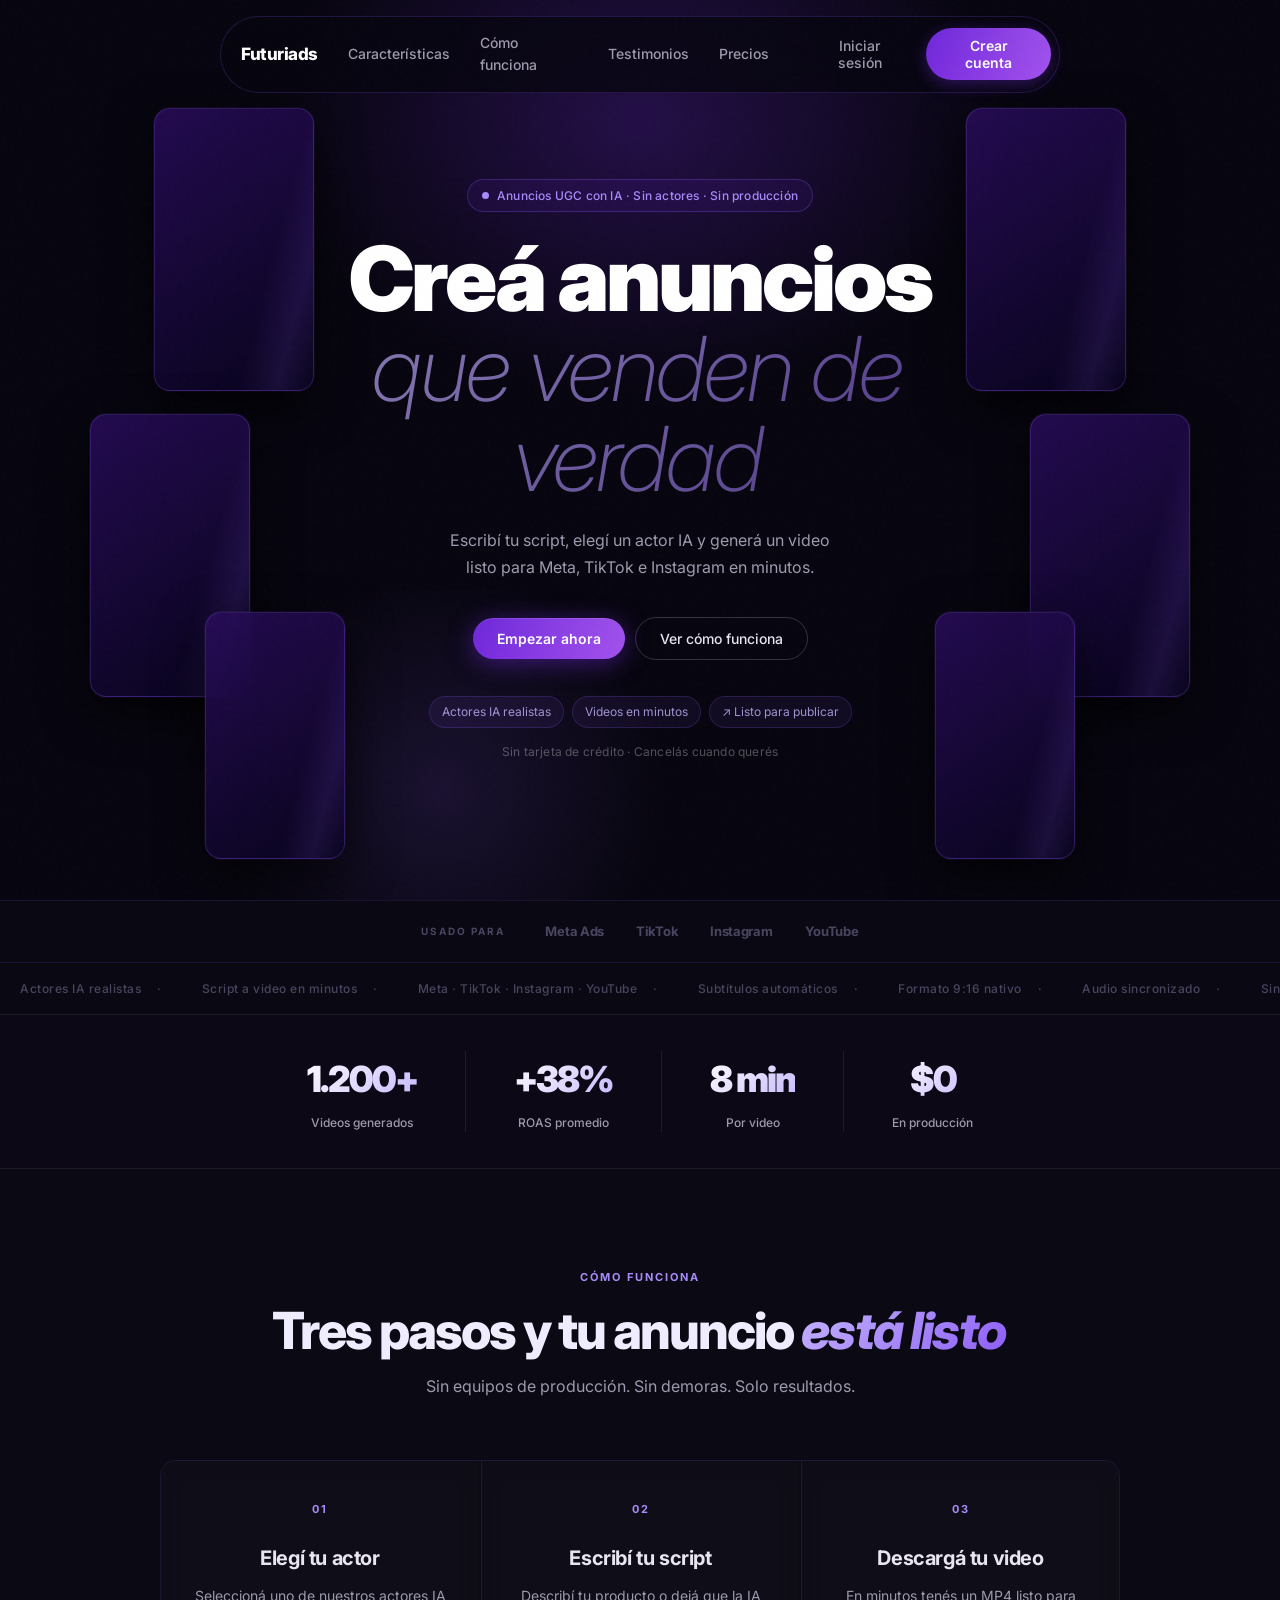
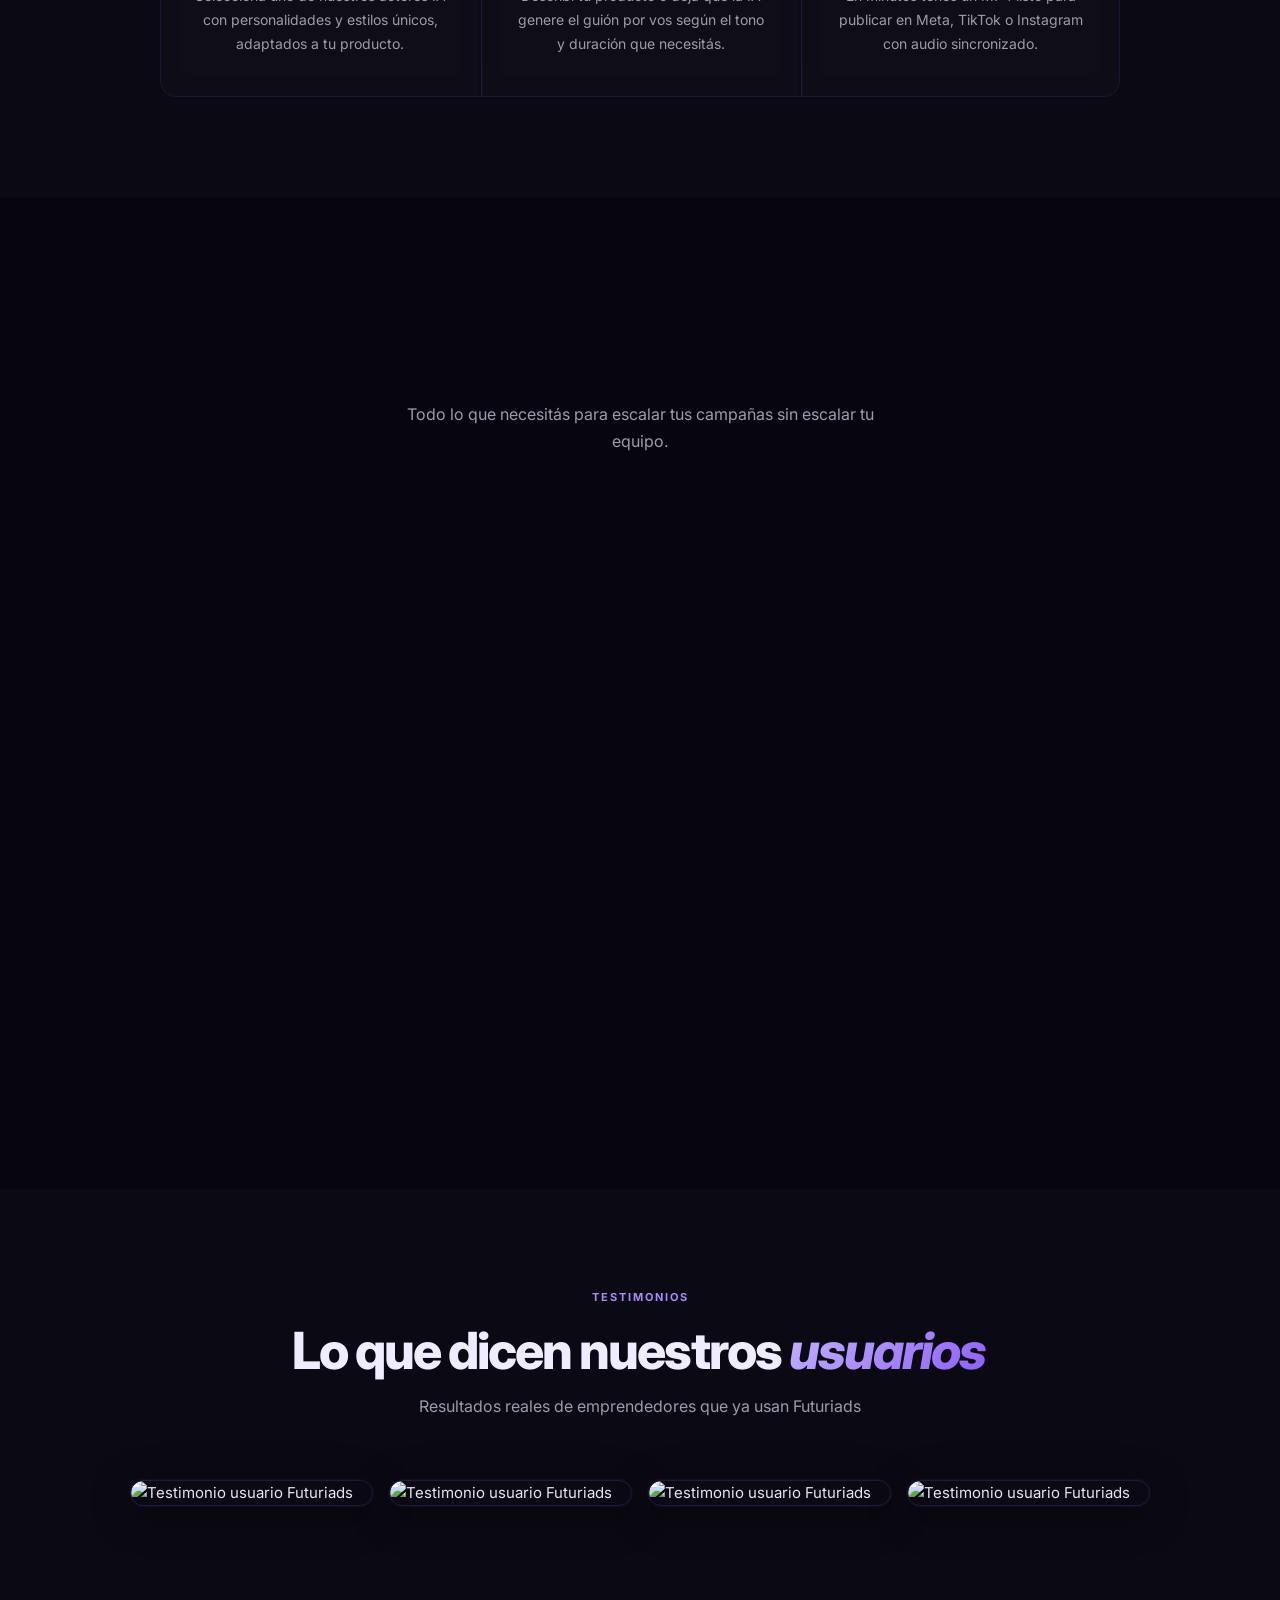
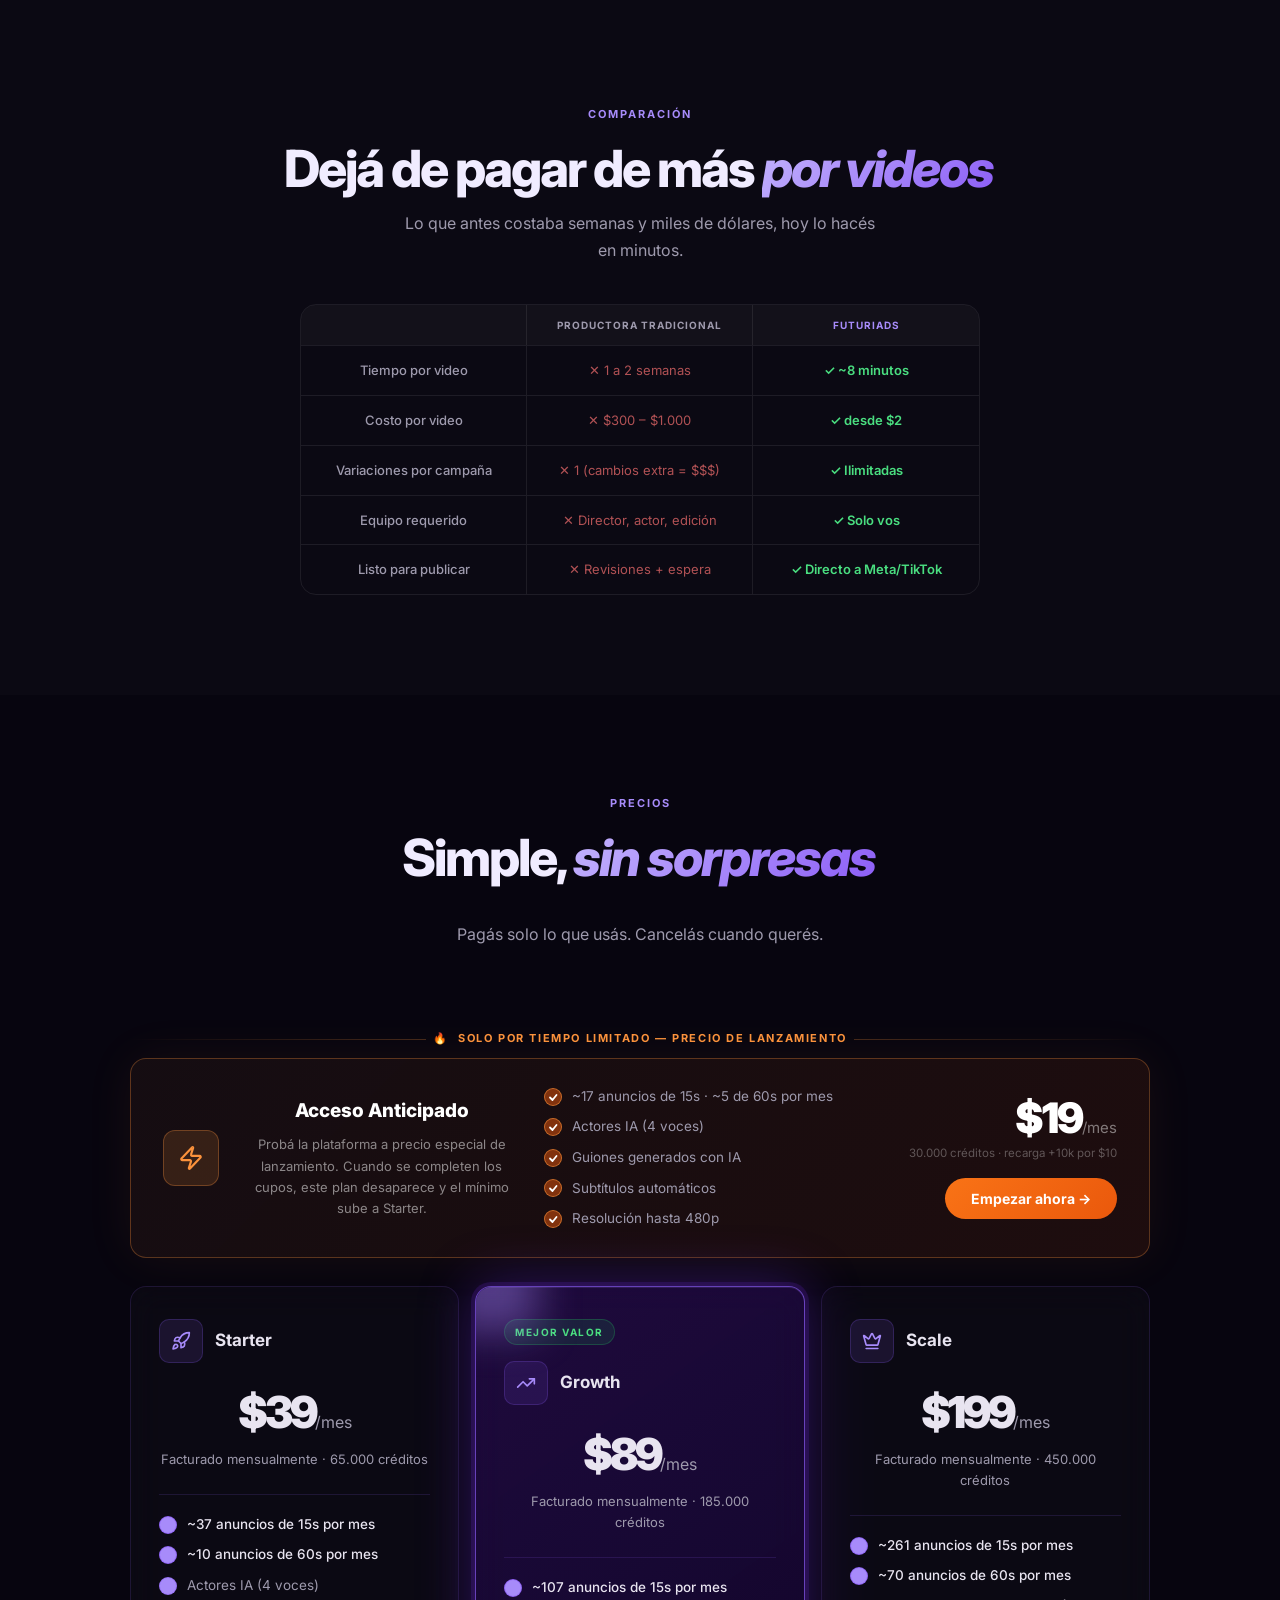
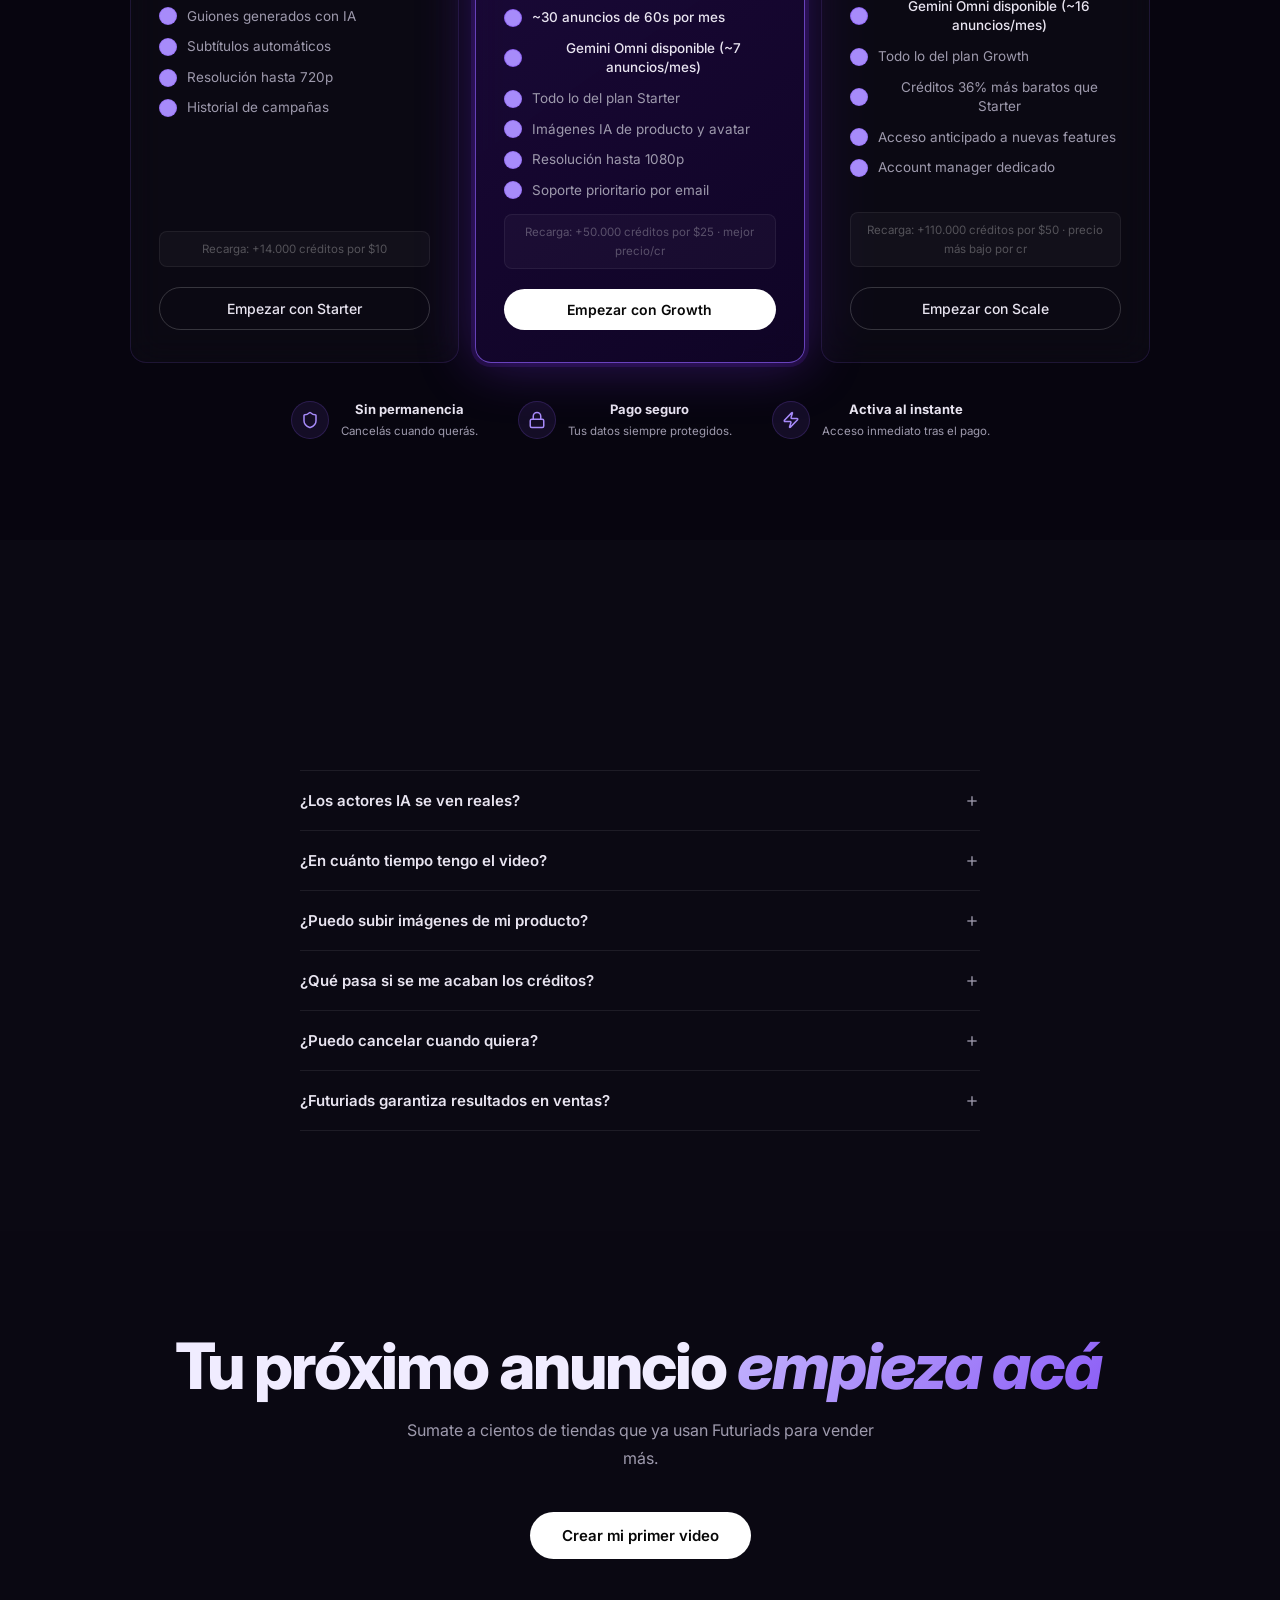
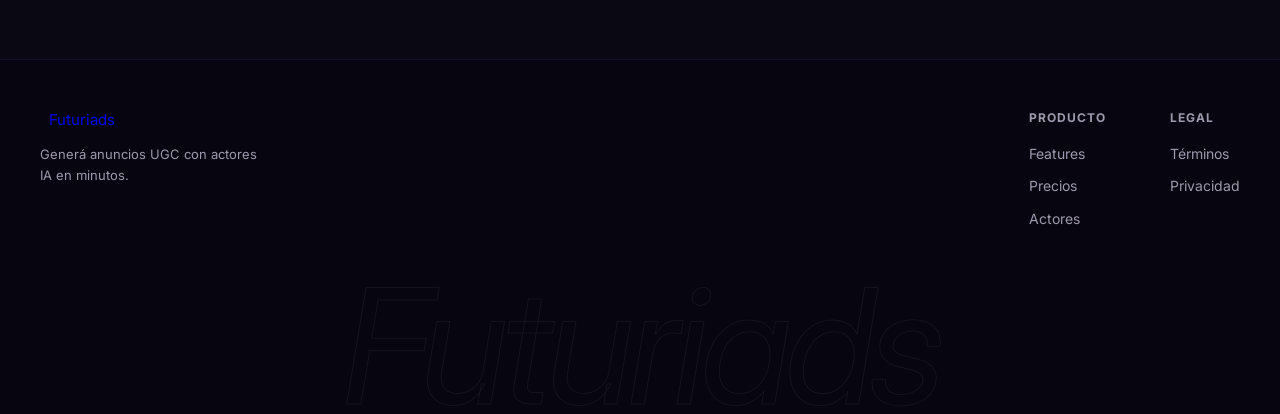
==== commit 109586c2: "feat: botón Generar + resultado como modal overlay - Cambia "Empezar" → "Generar" en el botón princi" ====
--- a/index.html
+++ b/index.html
@@ -3079,6 +3079,37 @@
 .dash-result-btn-new:hover { color: rgba(255,255,255,0.65); border-color: rgba(255,255,255,0.2); }
 /* Barra de progreso "en espera" — pulsa suavemente */
 @keyframes dashBarPulse { 0%,100%{opacity:1} 50%{opacity:0.55} }
+
+/* ── Panel 3 como modal overlay (resultado de generación) ── */
+@keyframes backdropIn  { from { opacity:0 } to { opacity:1 } }
+@keyframes modalCardIn { from { opacity:0; transform:scale(0.88) } to { opacity:1; transform:scale(1) } }
+#dash-panel-3 {
+  position: fixed !important; inset: 0 !important; z-index: 900;
+  align-items: center !important; justify-content: center !important;
+  cursor: pointer;
+}
+#dash-panel-3.active {
+  background: rgba(0,0,0,0.65) !important;
+  backdrop-filter: blur(14px) !important; -webkit-backdrop-filter: blur(14px) !important;
+  animation: backdropIn 0.28s ease forwards !important;
+}
+#dash-panel-3 .dash-result-wrap {
+  cursor: default;
+  background: rgba(11,7,24,0.90);
+  border: 1px solid rgba(255,255,255,0.09);
+  border-radius: 14px;
+  padding: 18px;
+  flex-direction: column !important;
+  align-items: center !important;
+  gap: 14px !important;
+  max-width: 90vw; max-height: 90vh;
+  overflow-y: auto;
+  animation: modalCardIn 0.42s cubic-bezier(0.34,1.20,0.64,1) forwards;
+  box-shadow: 0 24px 80px rgba(0,0,0,0.55), 0 0 0 1px rgba(147,51,234,0.07);
+}
+#dash-panel-3 .dash-result-media { width: auto !important; border-radius: 10px; }
+#dash-panel-3 .dash-result-side  { align-items: center; min-width: 0; width: 100%; overflow: visible; }
+#dash-panel-3 .dash-result-btns  { flex-direction: row !important; justify-content: center; flex-wrap: wrap; padding-top: 0; margin-top: 4px; }
 .dash-prog-fill.waiting { animation: dashBarPulse 2s ease-in-out infinite; }
 
 /* Generating panel */
@@ -6415,7 +6446,7 @@
       </div>
 
       <div id="dashCreditPreview" style="font-size:12px;color:rgba(167,139,250,0.7);margin-bottom:6px;min-height:16px;text-align:right;"></div>
-      <button class="a-gen-btn" onclick="startFromDashboard()">Empezar</button>
+      <button class="a-gen-btn" onclick="startFromDashboard()">Generar</button>
     </div>
   </div><!-- /dash-panel-0 -->
 
@@ -6446,9 +6477,9 @@
     </div>
   </div><!-- /dash-panel-2 -->
 
-  <!-- PANEL 3: Resultado inline -->
-  <div id="dash-panel-3" class="dash-gen-panel">
-    <div class="dash-result-wrap">
+  <!-- PANEL 3: Resultado como modal overlay -->
+  <div id="dash-panel-3" class="dash-gen-panel" onclick="if(event.target===this)showDashPanel(0)">
+    <div class="dash-result-wrap" onclick="event.stopPropagation()">
       <!-- Media: video o imagen se inserta dinámicamente -->
       <div class="dash-result-media" id="dashResultMedia"></div>
       <!-- Info -->
@@ -15405,16 +15436,25 @@
   var specsEl  = document.getElementById('dashResultSpecs');
   var dlBtn    = document.getElementById('dashResultDlBtn');
 
-  // ── Tamaño del media según aspect ratio ─────────────────────────
+  // ── Tamaño del media en modal: proporcional al viewport ──────────
   if (mediaEl) {
     var ratioNum = {
       '9:16': 9/16, '16:9': 16/9, '1:1': 1,
       '4:5': 4/5, '3:4': 3/4, '2:3': 2/3, 'auto': 1
     }[row.aspect_ratio] || 9/16;
 
-    // Altura base: portrait más alto, landscape más bajo pero suficientemente grande
-    var fixedH = ratioNum < 1 ? 280 : 200;
-    var calcW  = Math.round(fixedH * ratioNum);
+    var vph = window.innerHeight, vpw = window.innerWidth;
+    var fixedH, calcW;
+    if (ratioNum < 1) {        // portrait (9:16, 3:4, etc.)
+      fixedH = Math.round(Math.min(vph * 0.65, 600));
+      calcW  = Math.round(fixedH * ratioNum);
+    } else if (ratioNum > 1) { // landscape (16:9)
+      calcW  = Math.round(Math.min(vpw * 0.68, 860));
+      fixedH = Math.round(calcW / ratioNum);
+    } else {                   // square (1:1)
+      var s  = Math.round(Math.min(vph * 0.55, vpw * 0.55, 560));
+      fixedH = calcW = s;
+    }
 
     mediaEl.style.width  = calcW + 'px';
     mediaEl.style.height = fixedH + 'px';
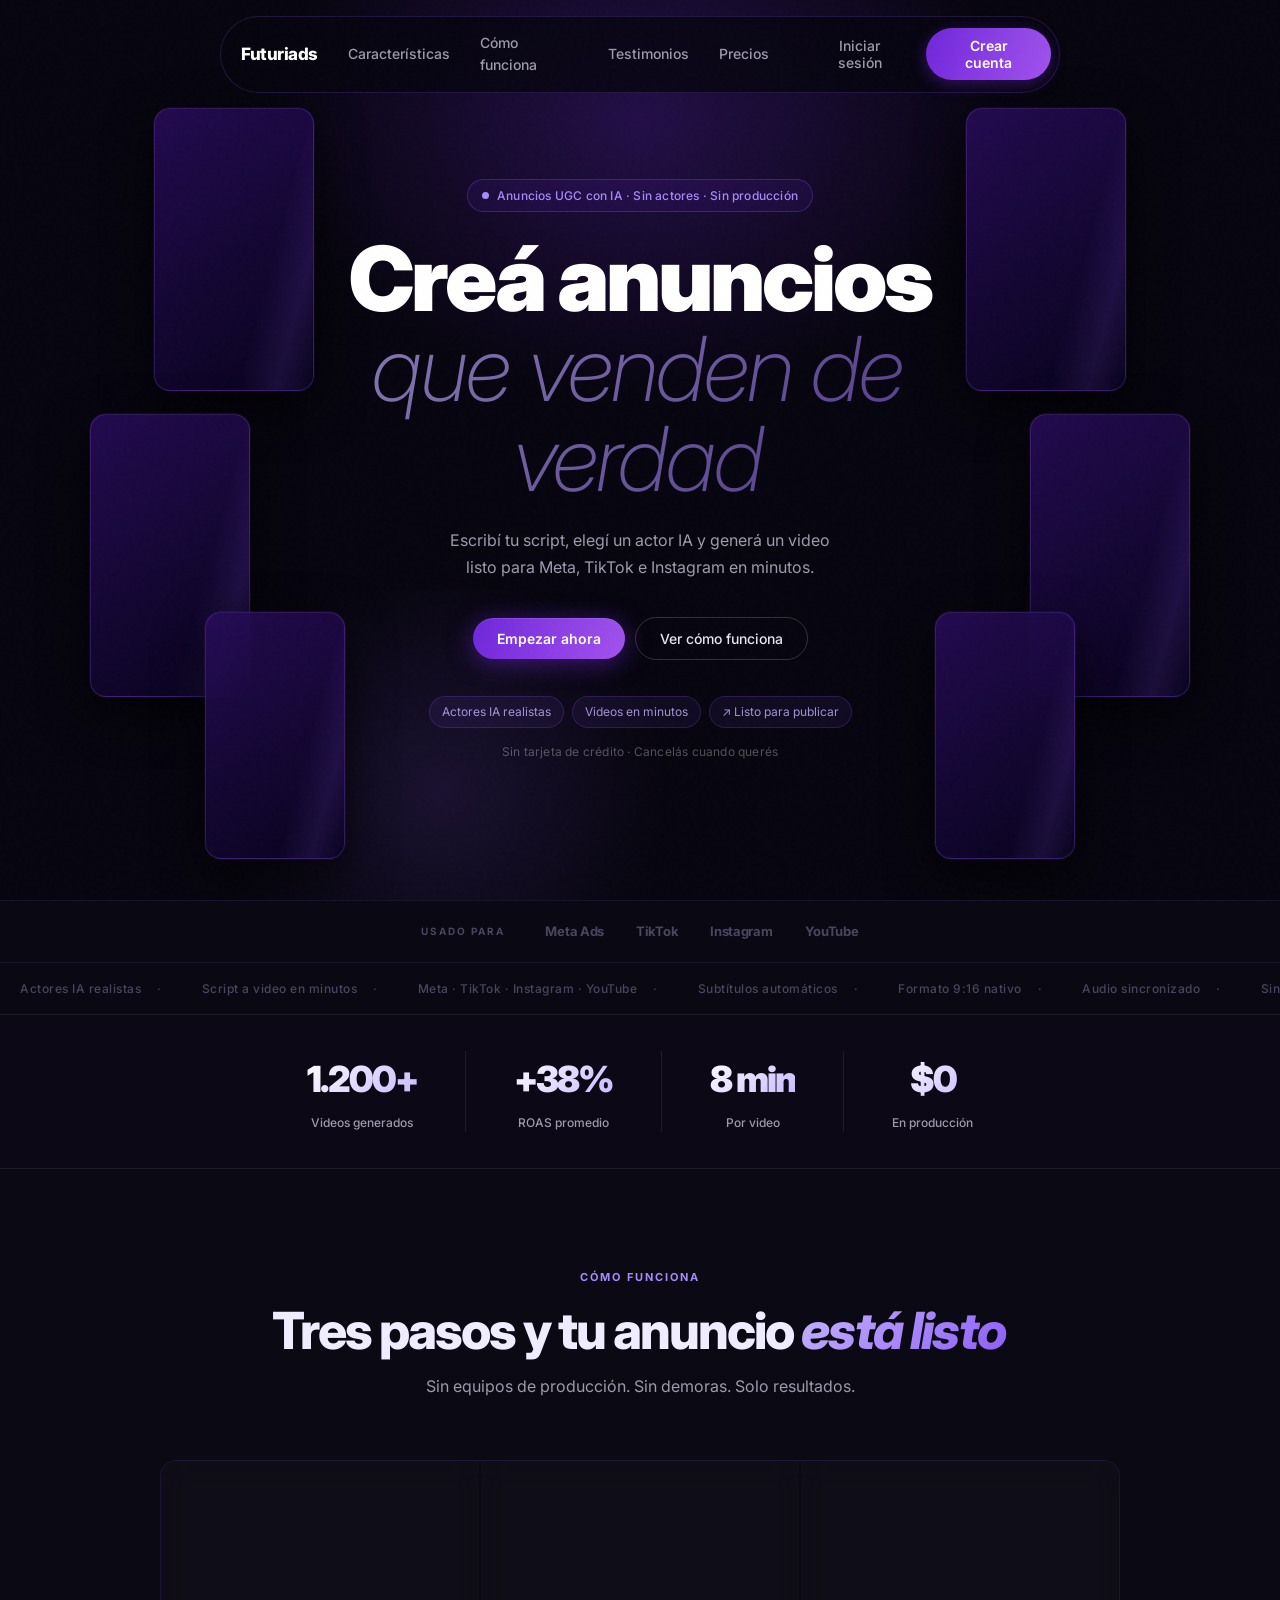
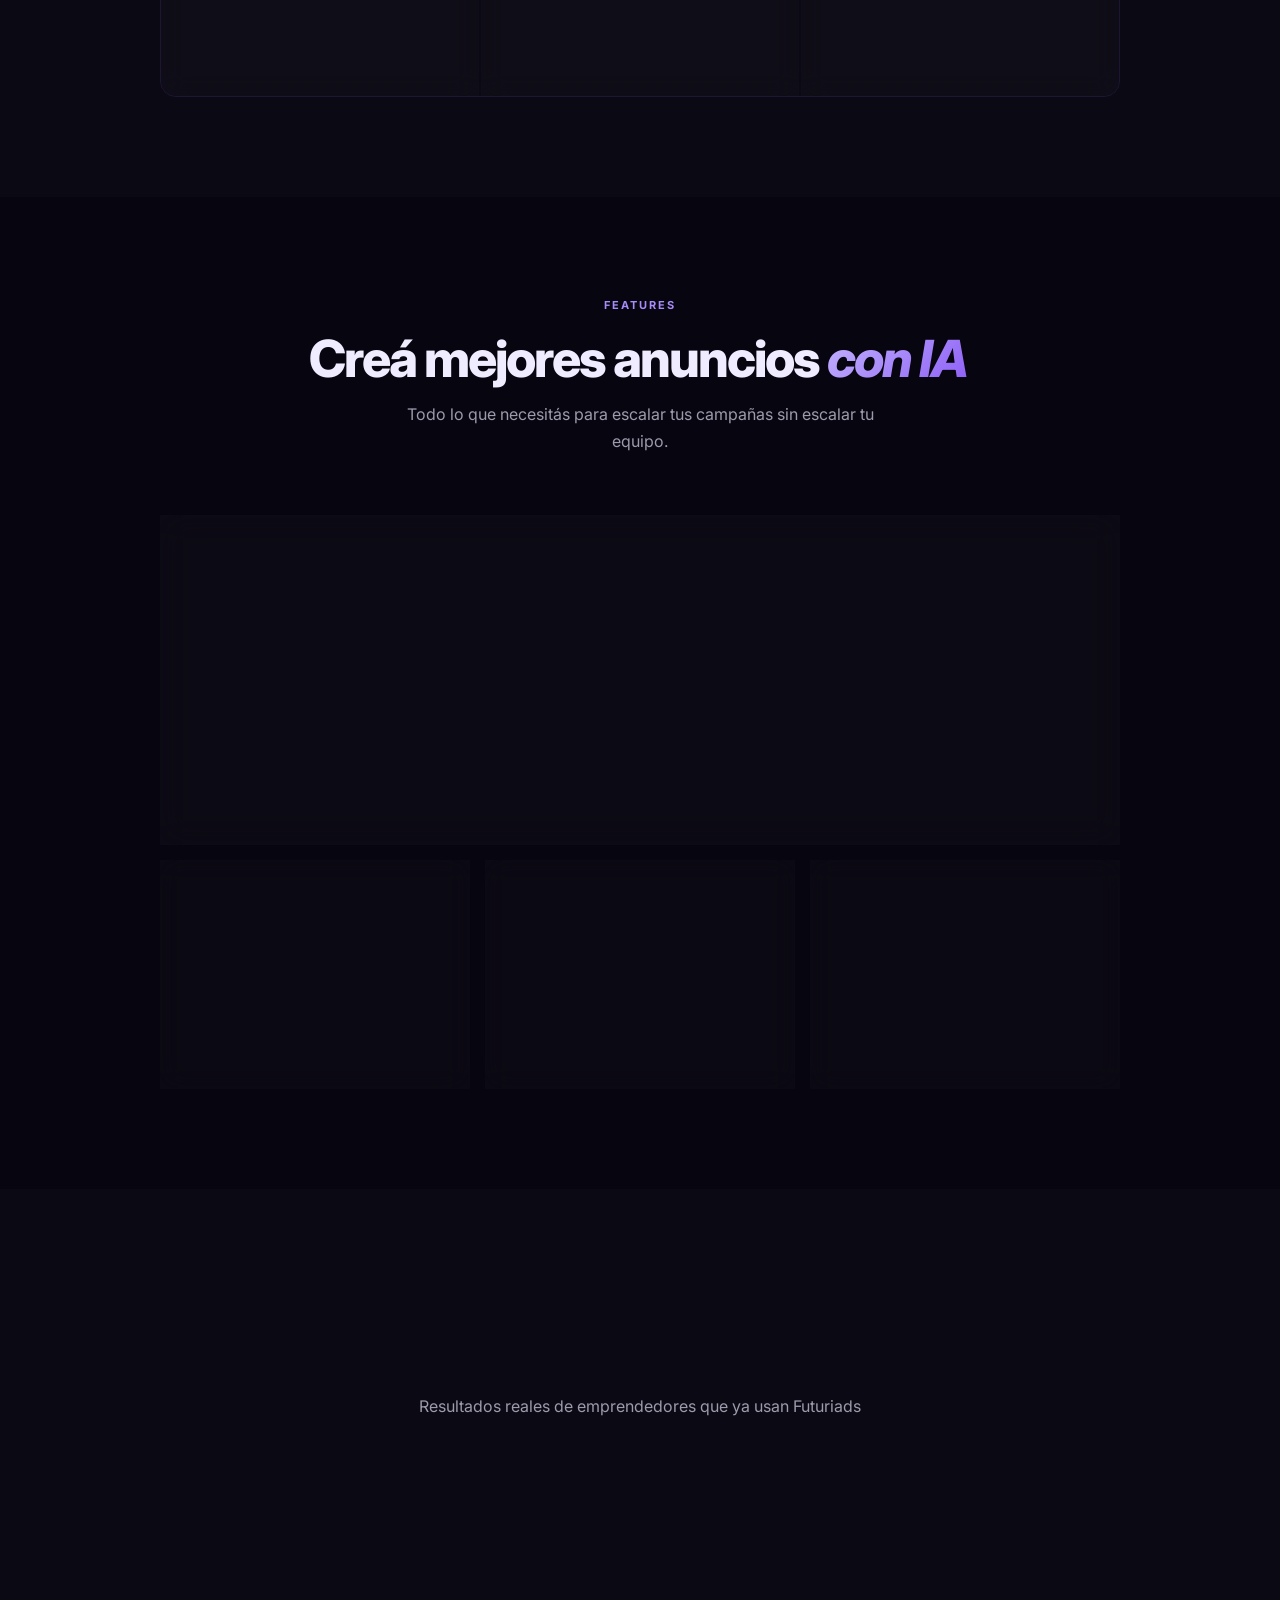
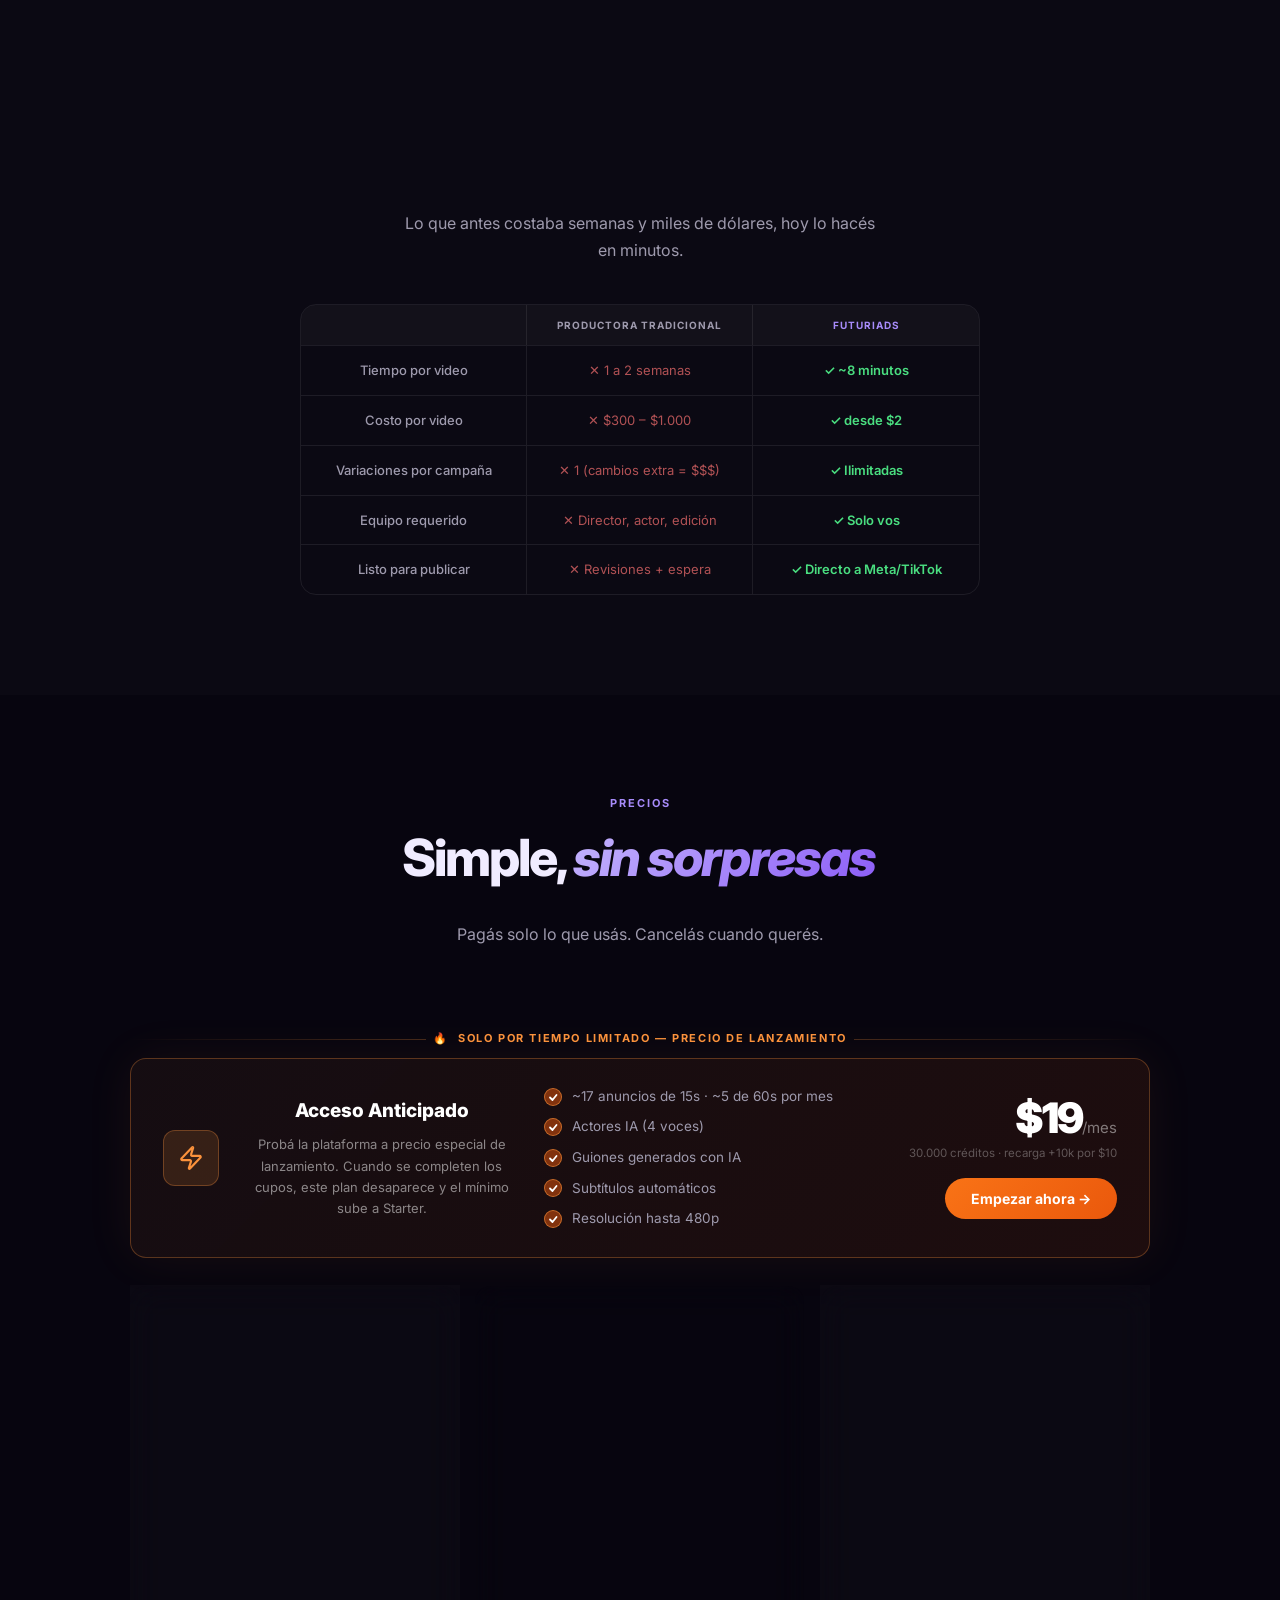
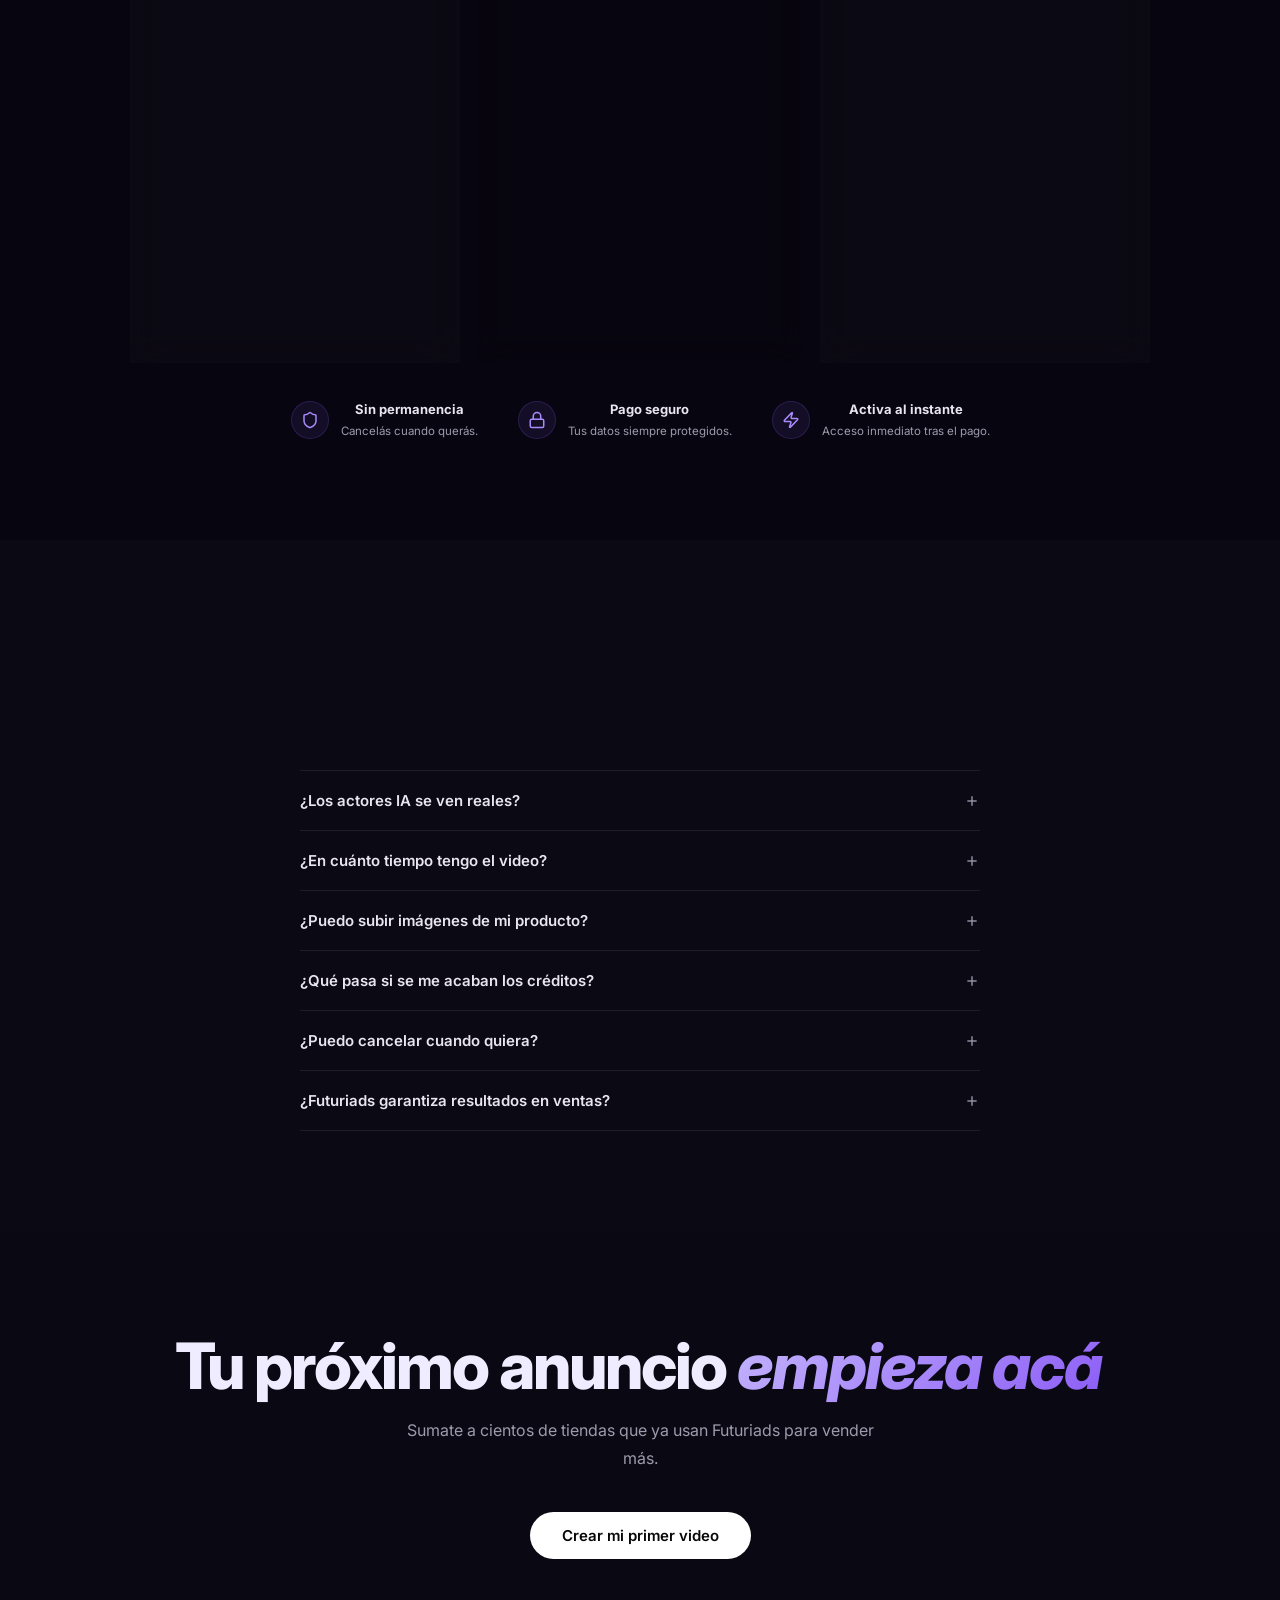
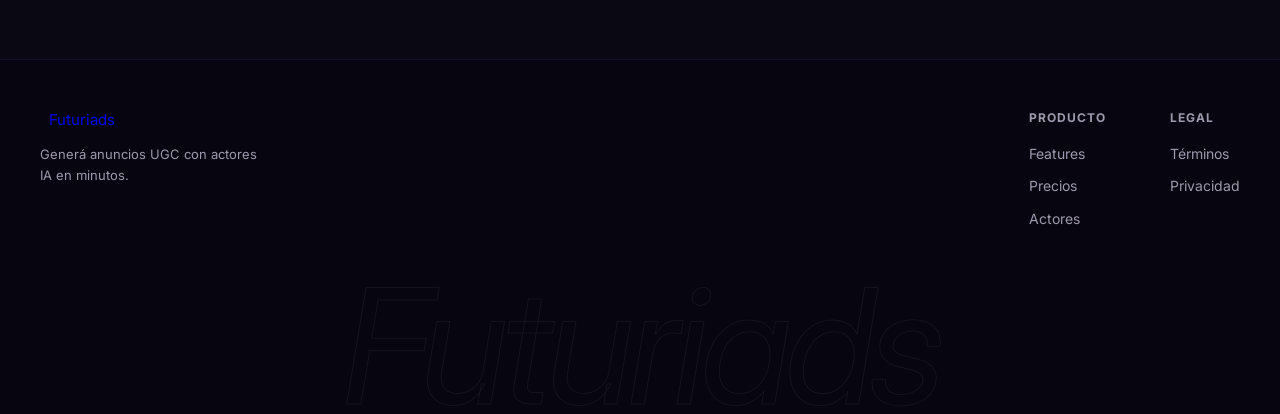
==== commit 2c606462: "design: rediseño visual dashboard v6 — glassmorphism completo - Greeting centrado a 48px con nombre " ====
--- a/index.html
+++ b/index.html
@@ -5641,6 +5641,159 @@
   .reveal { opacity: 1; transform: none; transition: none; }
   .shimmer-btn::before, .hero-pulse-dot, .border-beam { animation: none; }
 }
+
+/* ═══════════════════════════════════════════════════════════
+   REDESIGN v6 — Dashboard visual upgrade
+   ═══════════════════════════════════════════════════════════ */
+
+/* ── Greeting: más grande, centrado, nombre en degradado ── */
+.a-dash-header {
+  text-align: center !important;
+  justify-content: center !important;
+  flex-direction: column !important;
+  align-items: center !important;
+  margin-bottom: 28px !important;
+}
+.a-dash-greeting {
+  font-size: 48px !important;
+  font-weight: 800 !important;
+  letter-spacing: -1.5px !important;
+  line-height: 1.15 !important;
+}
+.a-dash-greeting em {
+  background: linear-gradient(135deg, #e9d5ff 0%, #a855f7 100%) !important;
+  -webkit-background-clip: text !important; -webkit-text-fill-color: transparent !important;
+  background-clip: text !important;
+  font-style: italic !important;
+}
+.a-dash-sub {
+  font-size: 17px !important;
+  color: rgba(107,99,133,0.9) !important;
+  margin-top: 6px !important;
+}
+
+/* ── Metric cards: glassmorphism pronunciado, número con degradado ── */
+.a-metric {
+  background: rgba(11,7,24,0.58) !important;
+  border: 1px solid rgba(255,255,255,0.08) !important;
+  backdrop-filter: blur(24px) !important; -webkit-backdrop-filter: blur(24px) !important;
+  border-radius: 14px !important;
+  padding: 22px 24px !important;
+  box-shadow: 0 4px 32px rgba(0,0,0,0.28), inset 0 1px 0 rgba(255,255,255,0.05) !important;
+  transition: border-color 0.2s, box-shadow 0.2s, transform 0.22s cubic-bezier(0.34,1.56,0.64,1) !important;
+}
+.a-metric:hover {
+  border-color: rgba(147,51,234,0.30) !important;
+  box-shadow: 0 8px 40px rgba(0,0,0,0.32), inset 0 1px 0 rgba(255,255,255,0.07) !important;
+  transform: scale(1.018) !important;
+}
+.a-metric-label {
+  font-size: 10.5px !important;
+  font-weight: 700 !important;
+  letter-spacing: 0.09em !important;
+  color: #3d3558 !important;
+  text-transform: uppercase !important;
+}
+.a-metric-icon {
+  background: transparent !important;
+  border-color: rgba(255,255,255,0.06) !important;
+  color: #4a4070 !important;
+}
+.a-metric-val {
+  font-size: 38px !important;
+  font-weight: 700 !important;
+  letter-spacing: -1.5px !important;
+  line-height: 1 !important;
+  background: linear-gradient(135deg, #f5f1ff 0%, #b8b0d0 100%) !important;
+  -webkit-background-clip: text !important; -webkit-text-fill-color: transparent !important;
+  background-clip: text !important;
+}
+.a-metric-sub {
+  font-size: 12px !important;
+  color: #3d3558 !important;
+  margin-top: 8px !important;
+}
+
+/* ── Gen box: glass igual a las metric cards ── */
+.a-gen-box {
+  background: rgba(11,7,24,0.58) !important;
+  border: 1px solid rgba(255,255,255,0.08) !important;
+  backdrop-filter: blur(24px) !important; -webkit-backdrop-filter: blur(24px) !important;
+  border-radius: 14px !important;
+  box-shadow: 0 4px 32px rgba(0,0,0,0.28), inset 0 1px 0 rgba(255,255,255,0.05) !important;
+}
+.a-gen-toggle {
+  background: rgba(0,0,0,0.35) !important;
+  border-radius: 9px !important;
+  padding: 3px !important;
+}
+.a-gen-tab {
+  border-radius: 7px !important;
+  font-size: 13px !important;
+  font-weight: 600 !important;
+  color: #6b6385 !important;
+  padding: 7px 15px !important;
+}
+.a-gen-tab.active {
+  background: linear-gradient(135deg, #7c3aed, #9333ea) !important;
+  color: #fff !important;
+  box-shadow: none !important;
+}
+.a-gen-textarea {
+  background: rgba(0,0,0,0.30) !important;
+  border: 1px solid rgba(255,255,255,0.07) !important;
+  border-radius: 10px !important;
+  color: #ddd8f0 !important;
+}
+.a-gen-textarea:focus {
+  border-color: rgba(147,51,234,0.5) !important;
+  box-shadow: none !important;
+}
+/* Botón Generar: degradado violeta + efecto hover */
+.a-gen-btn {
+  background: linear-gradient(135deg, #7c3aed, #9333ea) !important;
+  color: #fff !important;
+  border-radius: 9px !important;
+  font-size: 13.5px !important;
+  font-weight: 700 !important;
+  padding: 9px 22px !important;
+  border: 1px solid rgba(192,132,252,0.3) !important;
+  box-shadow: 0 4px 24px rgba(147,51,234,0.45) !important;
+  transition: box-shadow 0.15s, transform 0.15s !important;
+}
+.a-gen-btn:hover:not(:disabled) {
+  opacity: 1 !important;
+  box-shadow: 0 6px 32px rgba(147,51,234,0.62) !important;
+  transform: translateY(-1px) !important;
+}
+.a-gen-btn:disabled { opacity: 0.55 !important; transform: none !important; }
+
+/* ── Cards del bottom (Tips + Recientes): glassmorphism ── */
+.dash-tips-card, .dash-recent-card {
+  background: rgba(11,7,24,0.58) !important;
+  border: 1px solid rgba(255,255,255,0.08) !important;
+  backdrop-filter: blur(24px) !important; -webkit-backdrop-filter: blur(24px) !important;
+  border-radius: 14px !important;
+  box-shadow: 0 4px 32px rgba(0,0,0,0.28), inset 0 1px 0 rgba(255,255,255,0.05) !important;
+}
+.dash-tips-header, .dash-recent-header {
+  border-bottom-color: rgba(255,255,255,0.06) !important;
+}
+.dash-tips-title { color: #e0daf5 !important; }
+.dash-tip-title  { color: #c4b5fd !important; }
+.dash-tip-body   { color: rgba(107,99,133,0.85) !important; }
+
+/* ── "Ver inspiración" botón: estilo sutil ── */
+.dash-inspo-btn {
+  background: transparent !important;
+  border: none !important;
+  color: #8b80a8 !important;
+  font-size: 13px !important;
+  font-weight: 500 !important;
+  cursor: pointer !important;
+  transition: color 0.14s !important;
+}
+.dash-inspo-btn:hover { color: #c084fc !important; }
 </style>
 <script src="https://cdn.paddle.com/paddle/v2/paddle.js"></script>
 </head>
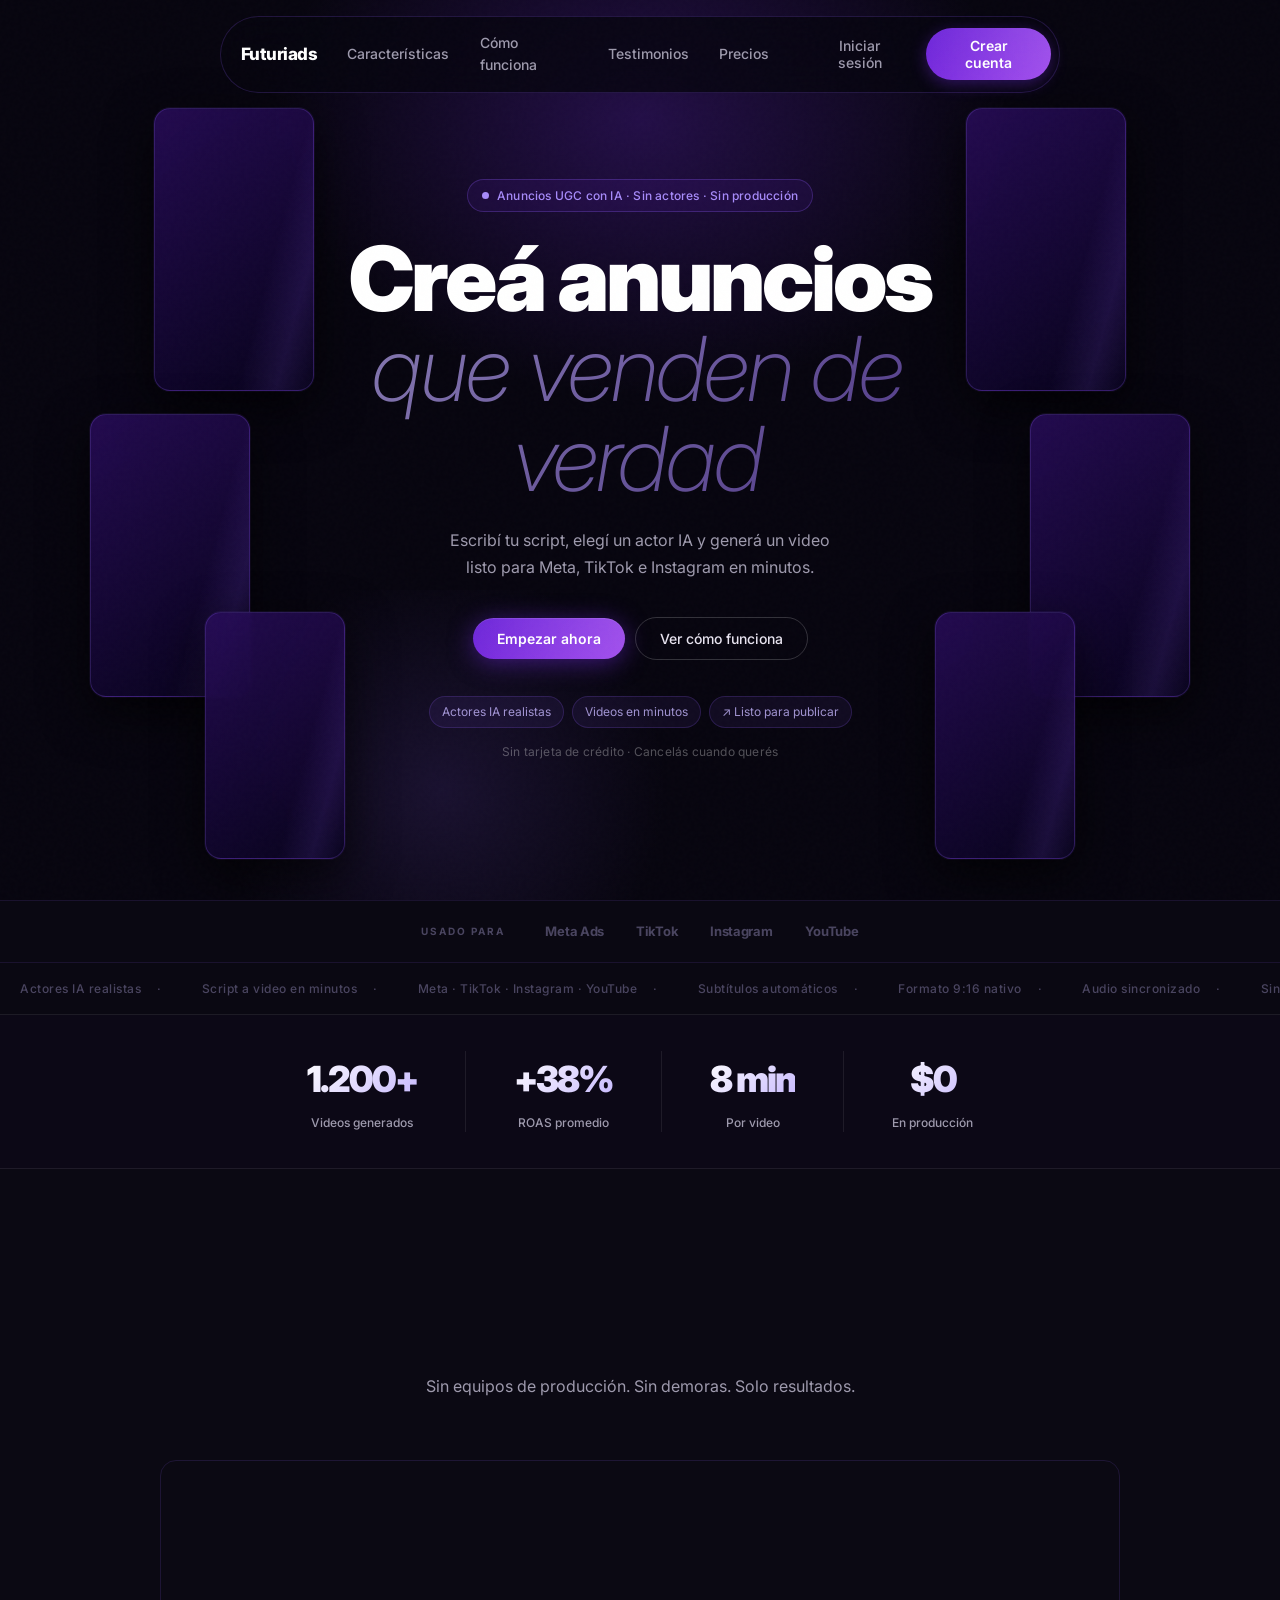
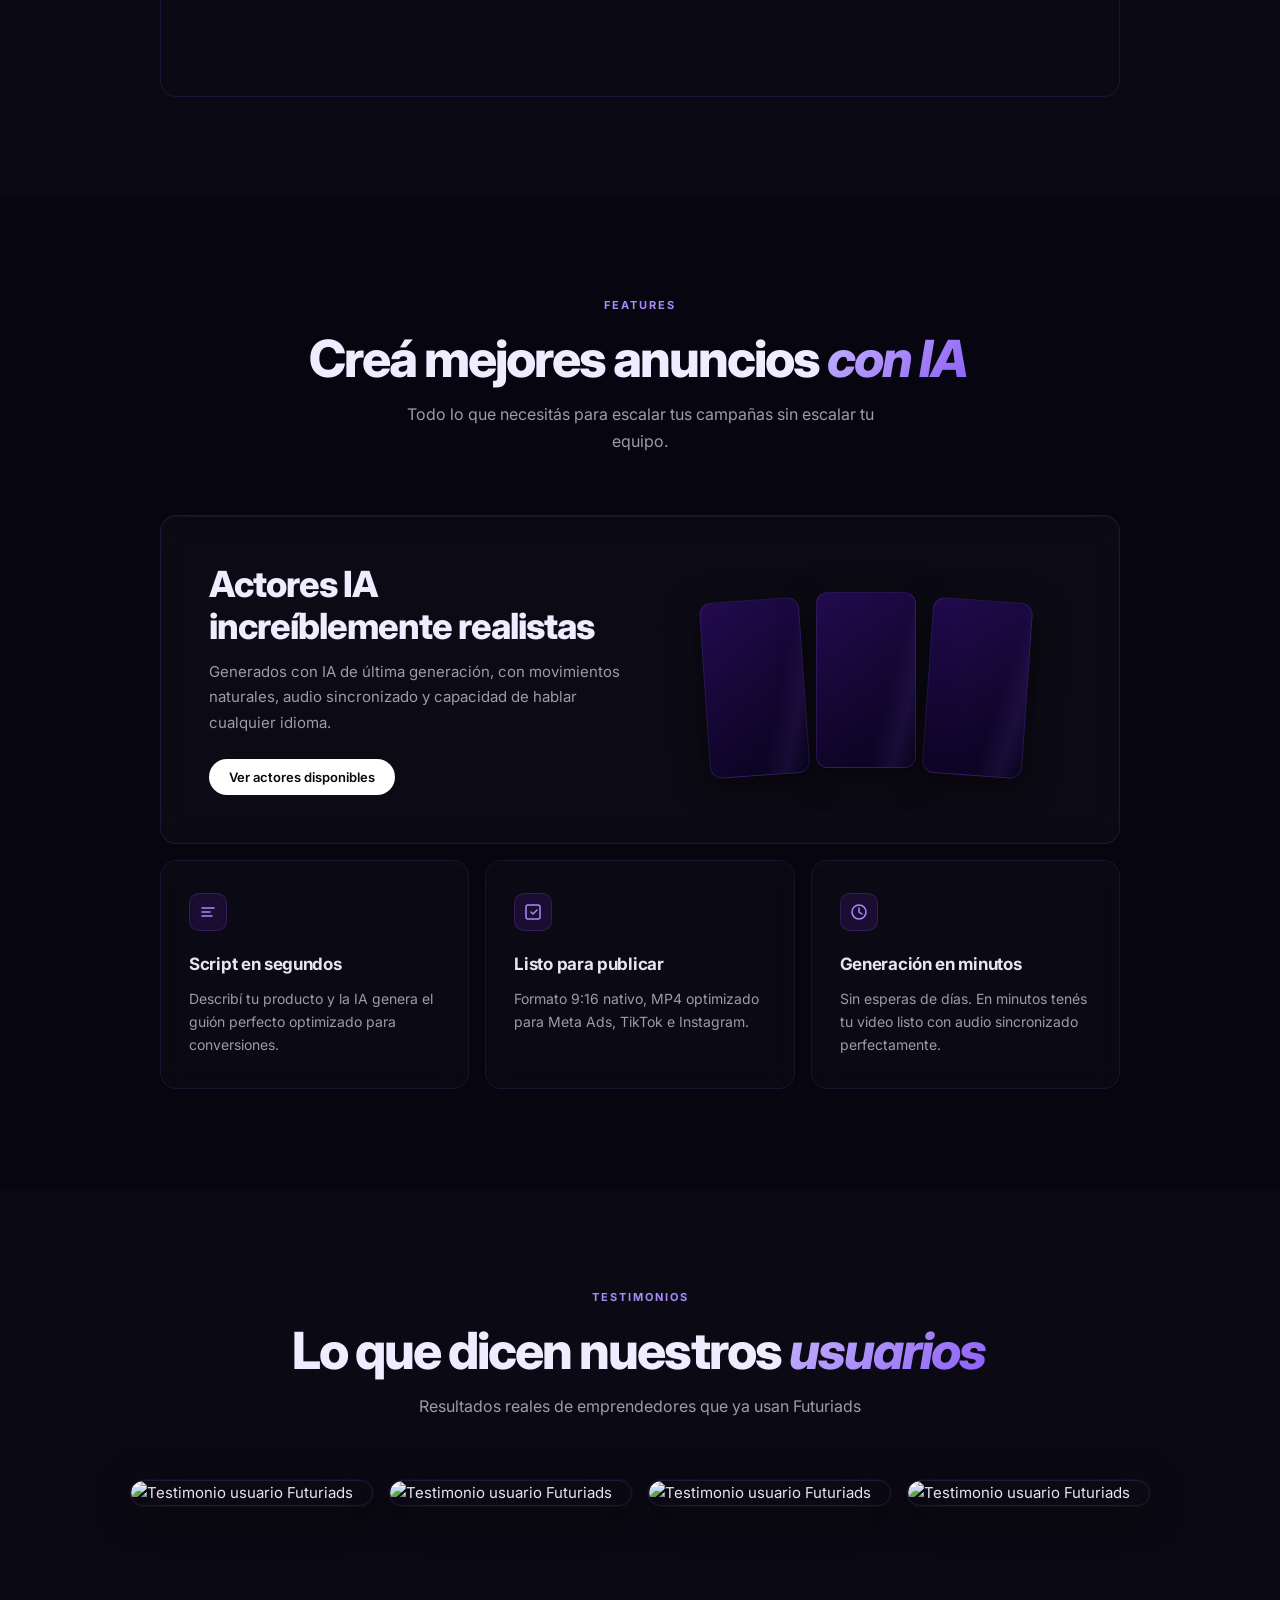
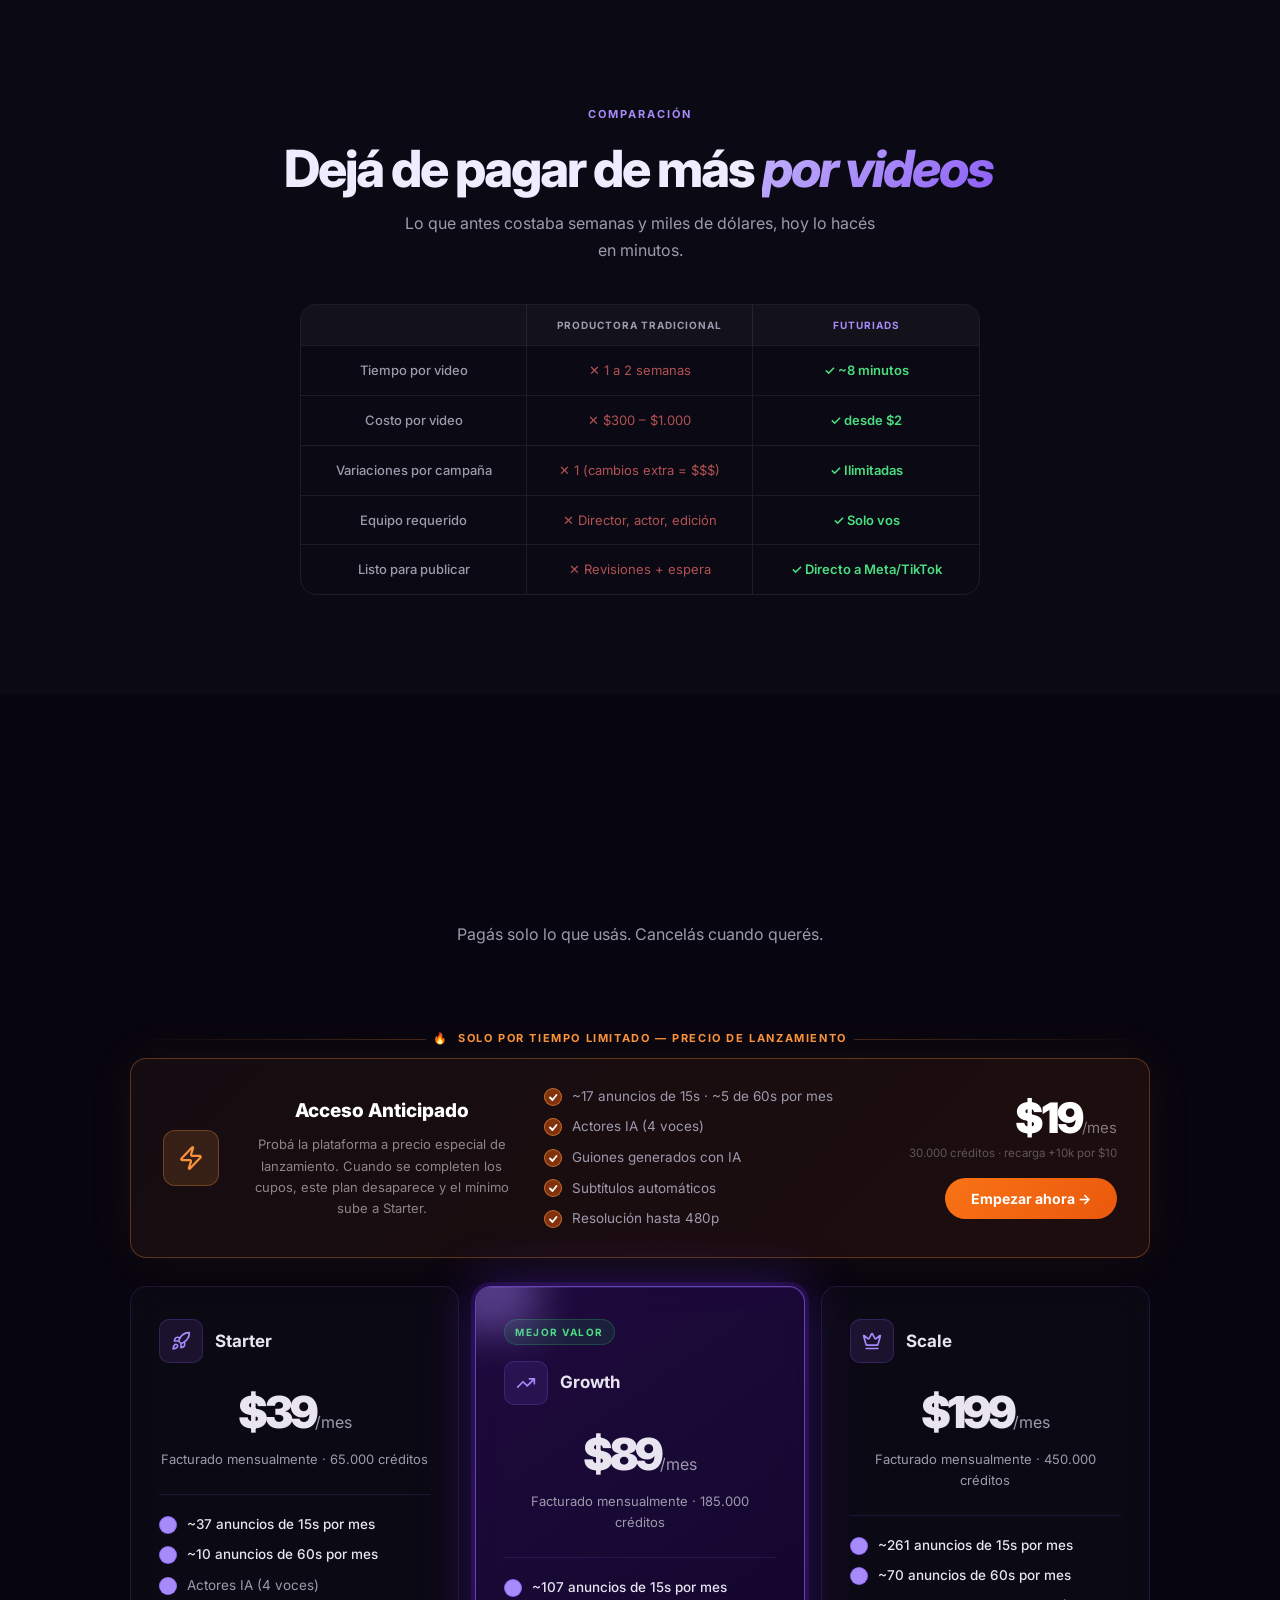
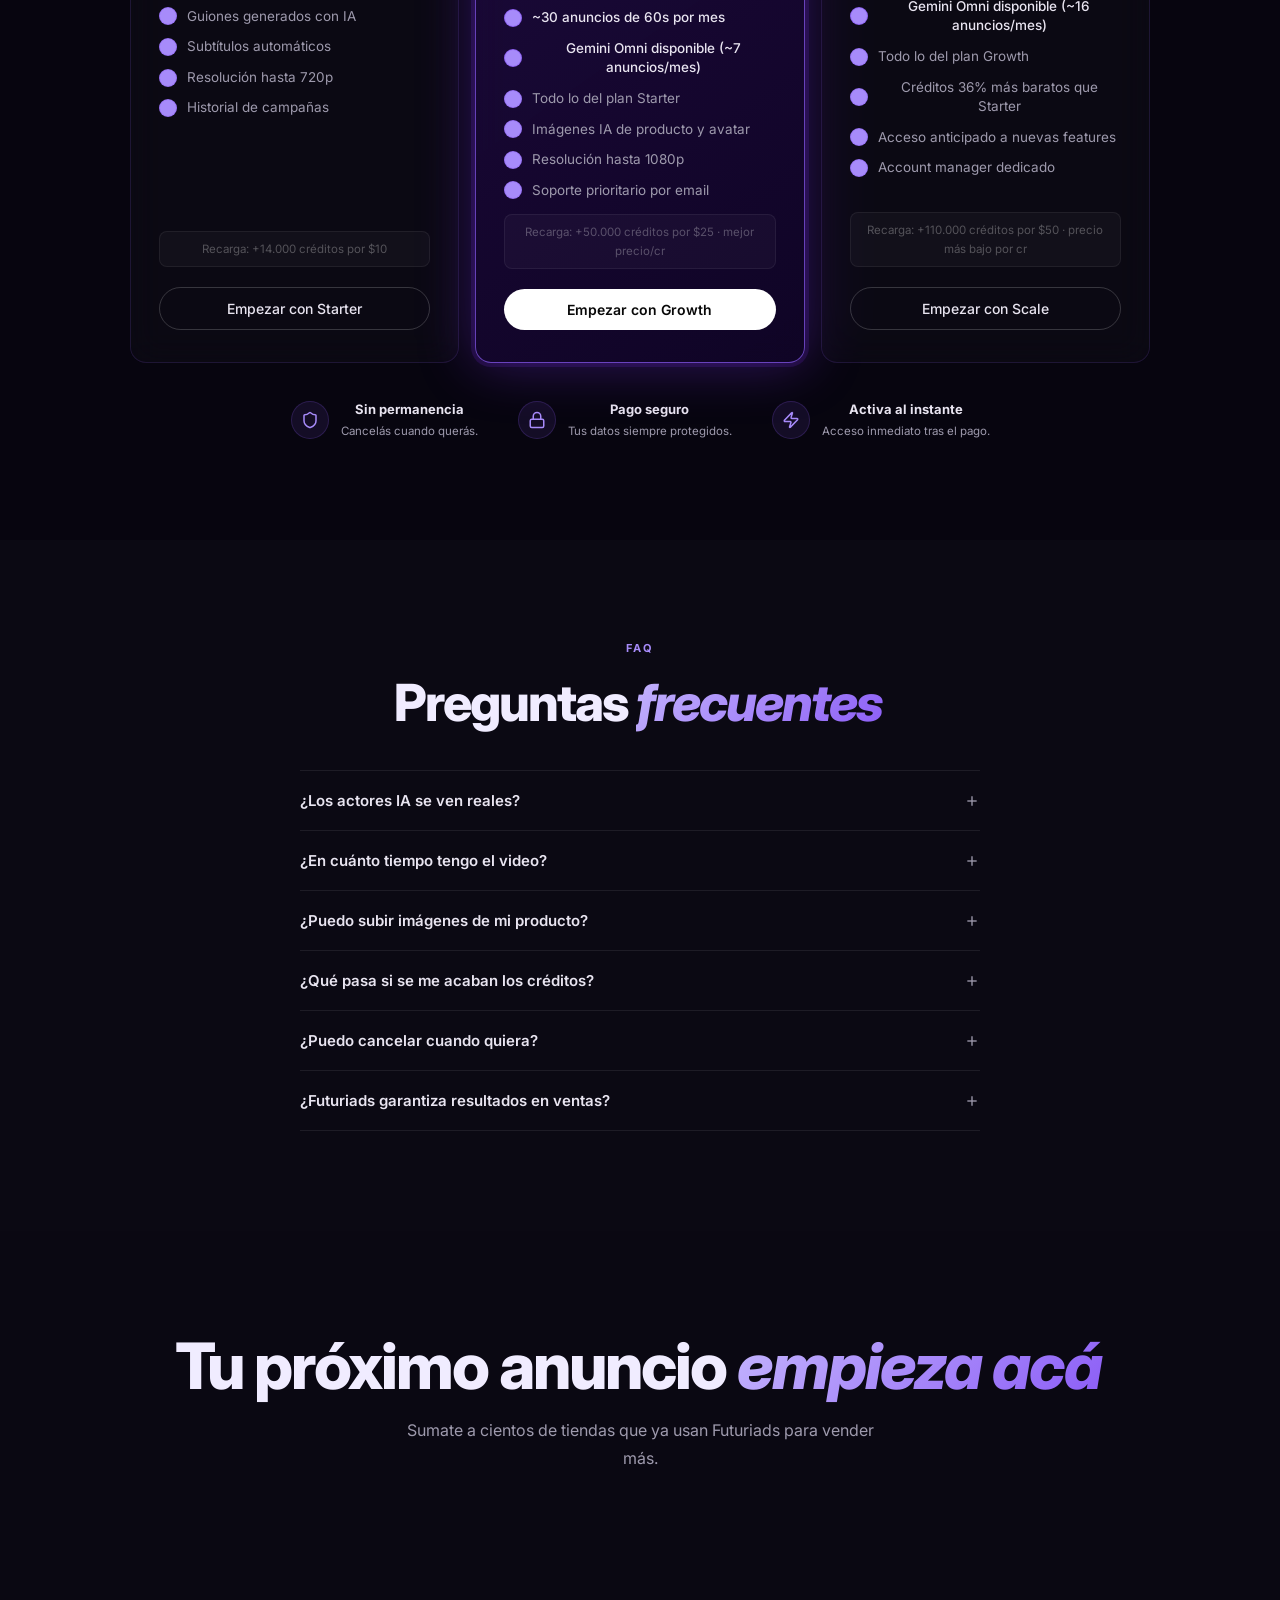
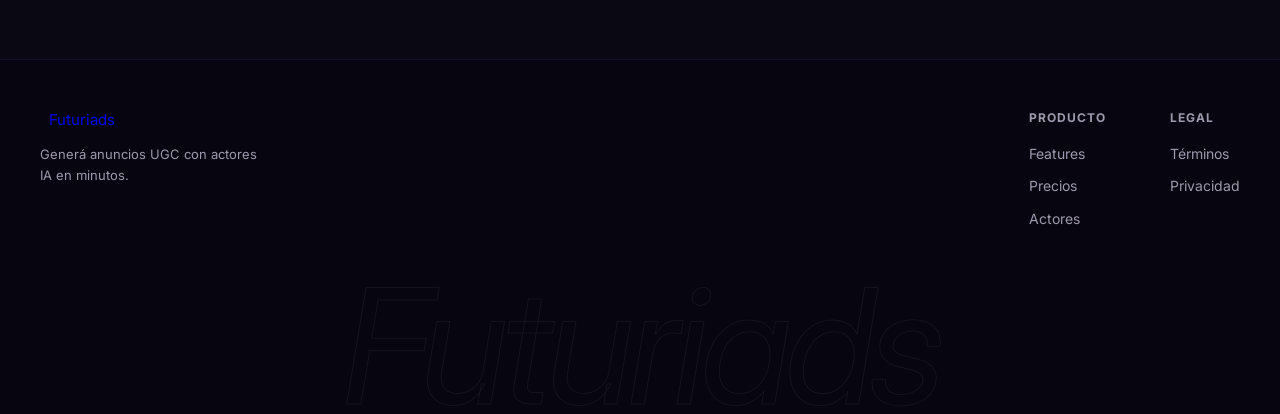
==== commit 09dc82cd: "design: fix glassmorphism dashboard — bordes violeta visibles sobre fondo oscuro - Cambio de estrate" ====
--- a/index.html
+++ b/index.html
@@ -5652,78 +5652,79 @@
   justify-content: center !important;
   flex-direction: column !important;
   align-items: center !important;
-  margin-bottom: 28px !important;
+  margin-bottom: 32px !important;
 }
 .a-dash-greeting {
-  font-size: 48px !important;
+  font-size: 52px !important;
   font-weight: 800 !important;
-  letter-spacing: -1.5px !important;
-  line-height: 1.15 !important;
+  letter-spacing: -2px !important;
+  line-height: 1.1 !important;
+  color: #f0ecff !important;
 }
 .a-dash-greeting em {
-  background: linear-gradient(135deg, #e9d5ff 0%, #a855f7 100%) !important;
+  background: linear-gradient(125deg, #d8b4fe 0%, #a855f7 55%, #7c3aed 100%) !important;
   -webkit-background-clip: text !important; -webkit-text-fill-color: transparent !important;
   background-clip: text !important;
   font-style: italic !important;
 }
 .a-dash-sub {
-  font-size: 17px !important;
-  color: rgba(107,99,133,0.9) !important;
-  margin-top: 6px !important;
-}
-
-/* ── Metric cards: glassmorphism pronunciado, número con degradado ── */
+  font-size: 16px !important;
+  color: rgba(160,148,196,0.75) !important;
+  margin-top: 8px !important;
+}
+
+/* ── Metric cards: borde violeta + glow sutil ── */
 .a-metric {
-  background: rgba(11,7,24,0.58) !important;
-  border: 1px solid rgba(255,255,255,0.08) !important;
-  backdrop-filter: blur(24px) !important; -webkit-backdrop-filter: blur(24px) !important;
-  border-radius: 14px !important;
+  background: rgba(88,28,200,0.07) !important;
+  border: 1px solid rgba(147,51,234,0.22) !important;
+  backdrop-filter: blur(12px) !important; -webkit-backdrop-filter: blur(12px) !important;
+  border-radius: 16px !important;
   padding: 22px 24px !important;
-  box-shadow: 0 4px 32px rgba(0,0,0,0.28), inset 0 1px 0 rgba(255,255,255,0.05) !important;
+  box-shadow: 0 0 0 1px rgba(147,51,234,0.05), 0 8px 32px rgba(0,0,0,0.35), inset 0 1px 0 rgba(255,255,255,0.06) !important;
   transition: border-color 0.2s, box-shadow 0.2s, transform 0.22s cubic-bezier(0.34,1.56,0.64,1) !important;
 }
 .a-metric:hover {
-  border-color: rgba(147,51,234,0.30) !important;
-  box-shadow: 0 8px 40px rgba(0,0,0,0.32), inset 0 1px 0 rgba(255,255,255,0.07) !important;
-  transform: scale(1.018) !important;
+  border-color: rgba(147,51,234,0.42) !important;
+  box-shadow: 0 0 0 1px rgba(147,51,234,0.12), 0 12px 40px rgba(0,0,0,0.40), 0 0 30px rgba(147,51,234,0.12), inset 0 1px 0 rgba(255,255,255,0.08) !important;
+  transform: translateY(-2px) scale(1.012) !important;
 }
 .a-metric-label {
-  font-size: 10.5px !important;
+  font-size: 10px !important;
   font-weight: 700 !important;
-  letter-spacing: 0.09em !important;
-  color: #3d3558 !important;
+  letter-spacing: 0.1em !important;
+  color: rgba(147,51,234,0.6) !important;
   text-transform: uppercase !important;
 }
 .a-metric-icon {
-  background: transparent !important;
-  border-color: rgba(255,255,255,0.06) !important;
-  color: #4a4070 !important;
+  background: rgba(147,51,234,0.12) !important;
+  border-color: rgba(147,51,234,0.2) !important;
+  color: rgba(192,132,252,0.8) !important;
 }
 .a-metric-val {
-  font-size: 38px !important;
-  font-weight: 700 !important;
-  letter-spacing: -1.5px !important;
+  font-size: 42px !important;
+  font-weight: 800 !important;
+  letter-spacing: -2px !important;
   line-height: 1 !important;
-  background: linear-gradient(135deg, #f5f1ff 0%, #b8b0d0 100%) !important;
-  -webkit-background-clip: text !important; -webkit-text-fill-color: transparent !important;
-  background-clip: text !important;
+  color: #f0ecff !important;
+  -webkit-text-fill-color: unset !important;
+  background: none !important;
 }
 .a-metric-sub {
   font-size: 12px !important;
-  color: #3d3558 !important;
+  color: rgba(147,100,200,0.55) !important;
   margin-top: 8px !important;
 }
 
-/* ── Gen box: glass igual a las metric cards ── */
+/* ── Gen box: glass con borde violeta ── */
 .a-gen-box {
-  background: rgba(11,7,24,0.58) !important;
-  border: 1px solid rgba(255,255,255,0.08) !important;
-  backdrop-filter: blur(24px) !important; -webkit-backdrop-filter: blur(24px) !important;
-  border-radius: 14px !important;
-  box-shadow: 0 4px 32px rgba(0,0,0,0.28), inset 0 1px 0 rgba(255,255,255,0.05) !important;
+  background: rgba(88,28,200,0.07) !important;
+  border: 1px solid rgba(147,51,234,0.22) !important;
+  backdrop-filter: blur(12px) !important; -webkit-backdrop-filter: blur(12px) !important;
+  border-radius: 16px !important;
+  box-shadow: 0 0 0 1px rgba(147,51,234,0.05), 0 8px 32px rgba(0,0,0,0.35), inset 0 1px 0 rgba(255,255,255,0.06) !important;
 }
 .a-gen-toggle {
-  background: rgba(0,0,0,0.35) !important;
+  background: rgba(0,0,0,0.4) !important;
   border-radius: 9px !important;
   padding: 3px !important;
 }
@@ -5731,63 +5732,63 @@
   border-radius: 7px !important;
   font-size: 13px !important;
   font-weight: 600 !important;
-  color: #6b6385 !important;
-  padding: 7px 15px !important;
+  color: rgba(160,148,196,0.7) !important;
+  padding: 7px 16px !important;
 }
 .a-gen-tab.active {
   background: linear-gradient(135deg, #7c3aed, #9333ea) !important;
   color: #fff !important;
-  box-shadow: none !important;
+  box-shadow: 0 2px 12px rgba(147,51,234,0.5) !important;
 }
 .a-gen-textarea {
-  background: rgba(0,0,0,0.30) !important;
-  border: 1px solid rgba(255,255,255,0.07) !important;
+  background: rgba(0,0,0,0.35) !important;
+  border: 1px solid rgba(147,51,234,0.15) !important;
   border-radius: 10px !important;
-  color: #ddd8f0 !important;
+  color: #e8e0ff !important;
 }
 .a-gen-textarea:focus {
   border-color: rgba(147,51,234,0.5) !important;
-  box-shadow: none !important;
-}
-/* Botón Generar: degradado violeta + efecto hover */
+  box-shadow: 0 0 0 3px rgba(147,51,234,0.1) !important;
+}
+/* Botón Generar: degradado violeta con glow */
 .a-gen-btn {
-  background: linear-gradient(135deg, #7c3aed, #9333ea) !important;
+  background: linear-gradient(135deg, #7c3aed 0%, #9333ea 100%) !important;
   color: #fff !important;
   border-radius: 9px !important;
   font-size: 13.5px !important;
   font-weight: 700 !important;
-  padding: 9px 22px !important;
-  border: 1px solid rgba(192,132,252,0.3) !important;
-  box-shadow: 0 4px 24px rgba(147,51,234,0.45) !important;
+  padding: 10px 24px !important;
+  border: 1px solid rgba(192,132,252,0.35) !important;
+  box-shadow: 0 4px 20px rgba(147,51,234,0.5), inset 0 1px 0 rgba(255,255,255,0.15) !important;
   transition: box-shadow 0.15s, transform 0.15s !important;
 }
 .a-gen-btn:hover:not(:disabled) {
   opacity: 1 !important;
-  box-shadow: 0 6px 32px rgba(147,51,234,0.62) !important;
+  box-shadow: 0 6px 32px rgba(147,51,234,0.68), inset 0 1px 0 rgba(255,255,255,0.2) !important;
   transform: translateY(-1px) !important;
 }
-.a-gen-btn:disabled { opacity: 0.55 !important; transform: none !important; }
-
-/* ── Cards del bottom (Tips + Recientes): glassmorphism ── */
+.a-gen-btn:disabled { opacity: 0.5 !important; transform: none !important; }
+
+/* ── Cards del bottom (Tips + Recientes) ── */
 .dash-tips-card, .dash-recent-card {
-  background: rgba(11,7,24,0.58) !important;
-  border: 1px solid rgba(255,255,255,0.08) !important;
-  backdrop-filter: blur(24px) !important; -webkit-backdrop-filter: blur(24px) !important;
-  border-radius: 14px !important;
-  box-shadow: 0 4px 32px rgba(0,0,0,0.28), inset 0 1px 0 rgba(255,255,255,0.05) !important;
+  background: rgba(88,28,200,0.07) !important;
+  border: 1px solid rgba(147,51,234,0.22) !important;
+  backdrop-filter: blur(12px) !important; -webkit-backdrop-filter: blur(12px) !important;
+  border-radius: 16px !important;
+  box-shadow: 0 0 0 1px rgba(147,51,234,0.05), 0 8px 32px rgba(0,0,0,0.35), inset 0 1px 0 rgba(255,255,255,0.06) !important;
 }
 .dash-tips-header, .dash-recent-header {
-  border-bottom-color: rgba(255,255,255,0.06) !important;
-}
-.dash-tips-title { color: #e0daf5 !important; }
+  border-bottom-color: rgba(147,51,234,0.15) !important;
+}
+.dash-tips-title { color: #e8e0ff !important; font-weight: 700 !important; }
 .dash-tip-title  { color: #c4b5fd !important; }
-.dash-tip-body   { color: rgba(107,99,133,0.85) !important; }
-
-/* ── "Ver inspiración" botón: estilo sutil ── */
+.dash-tip-body   { color: rgba(160,148,196,0.8) !important; }
+
+/* ── "Ver inspiración" botón: sutil ── */
 .dash-inspo-btn {
   background: transparent !important;
   border: none !important;
-  color: #8b80a8 !important;
+  color: rgba(147,100,200,0.6) !important;
   font-size: 13px !important;
   font-weight: 500 !important;
   cursor: pointer !important;
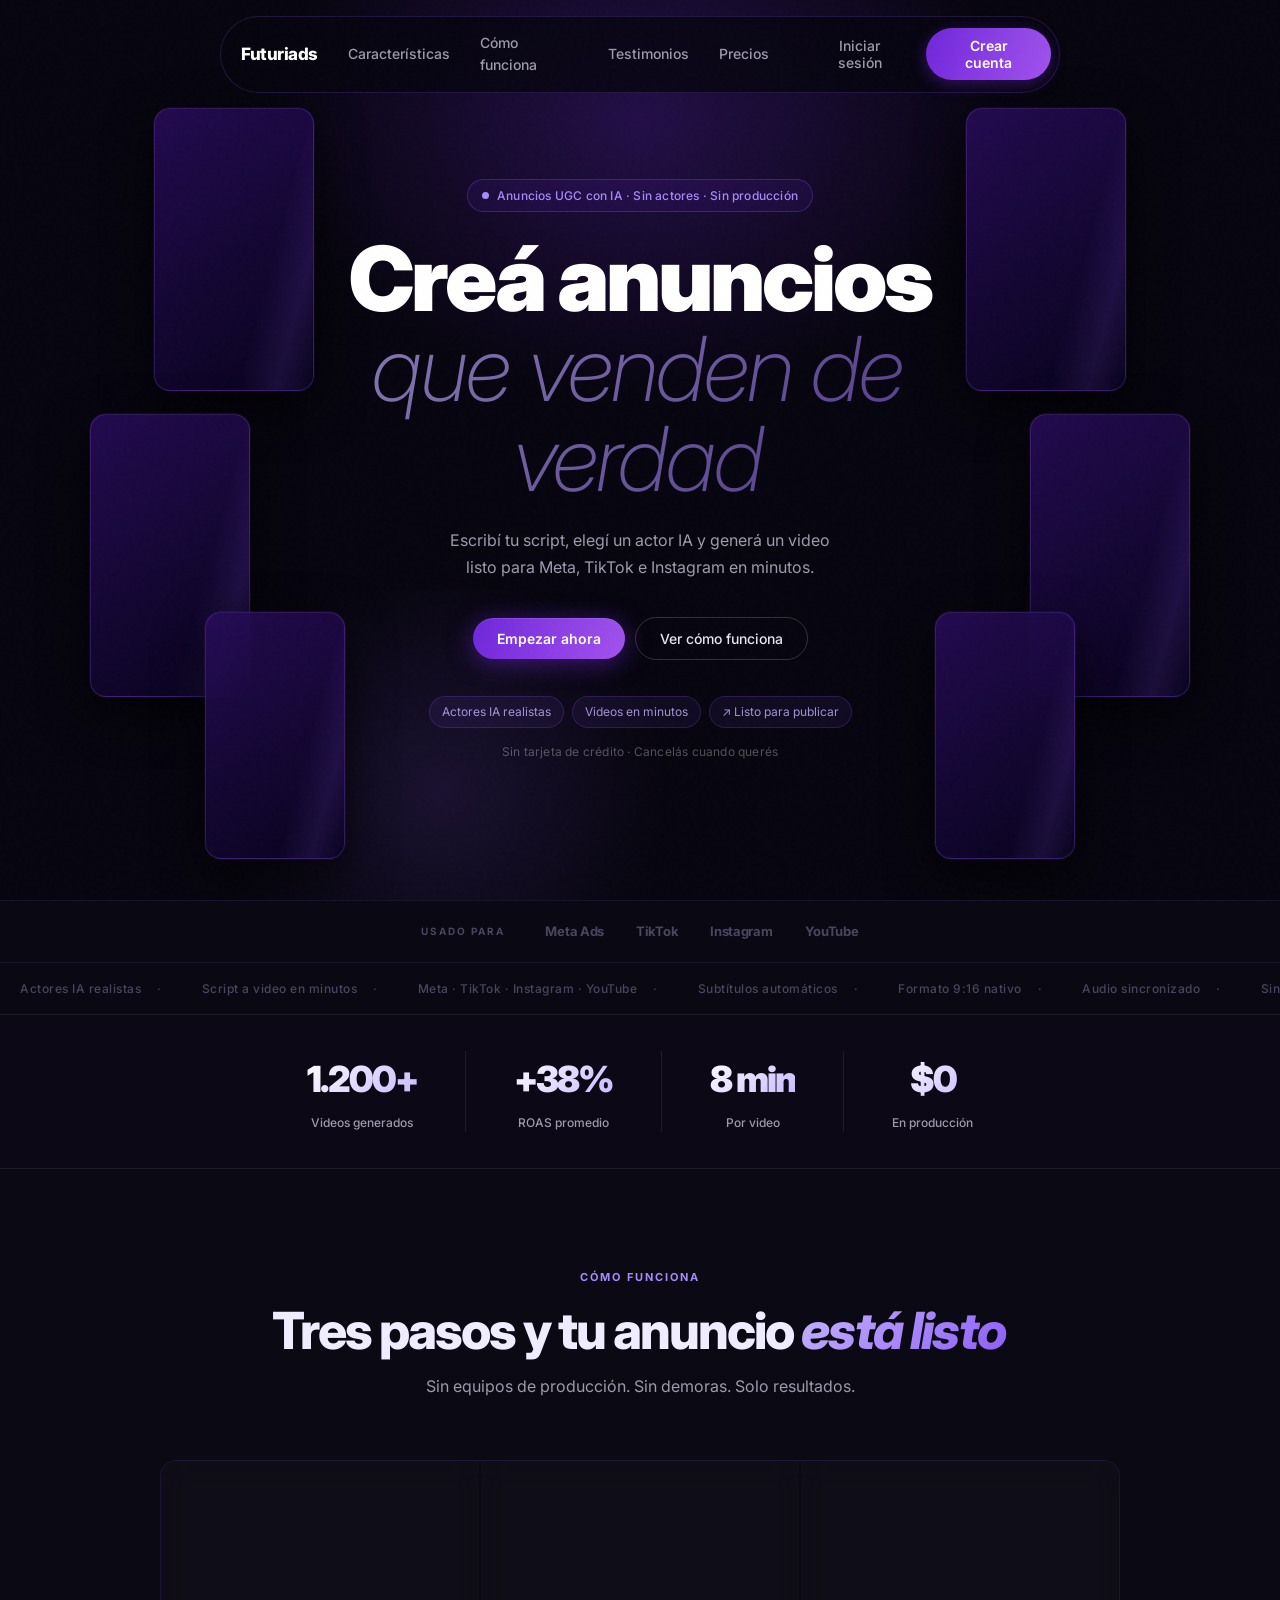
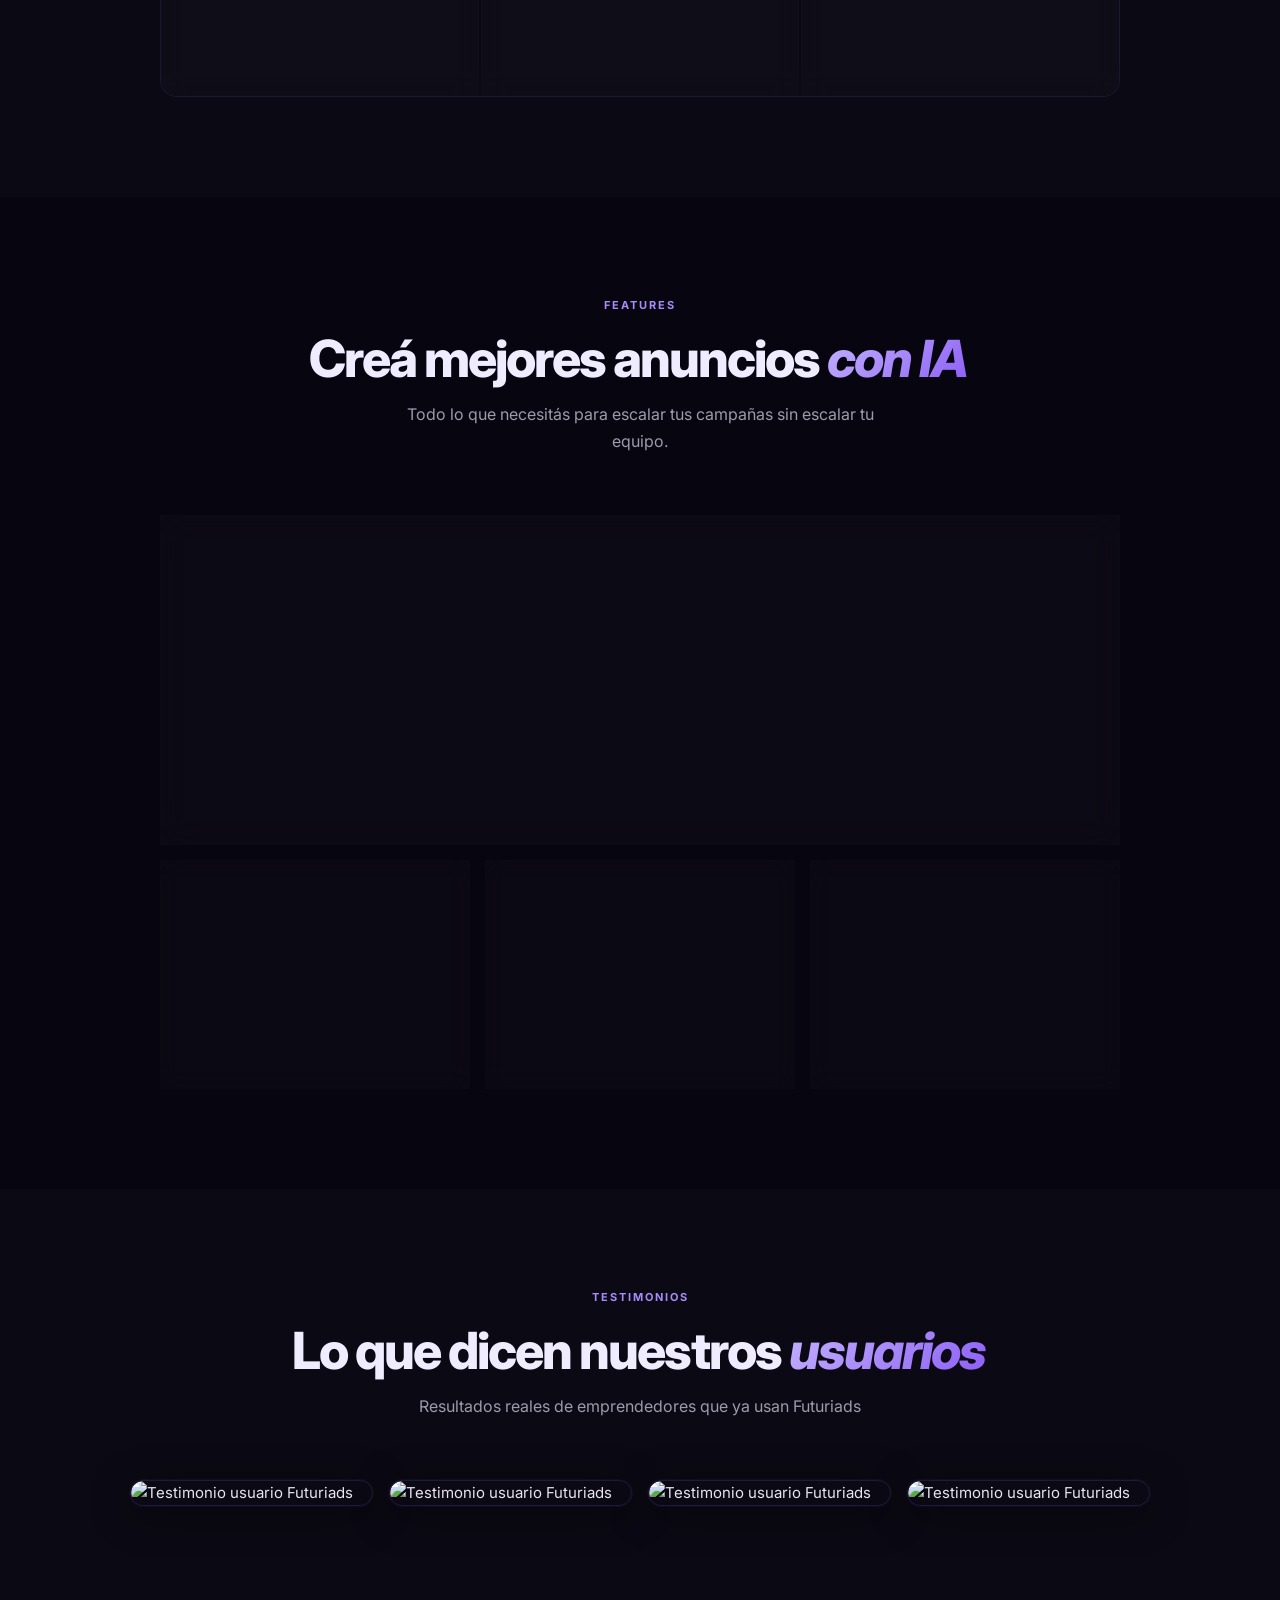
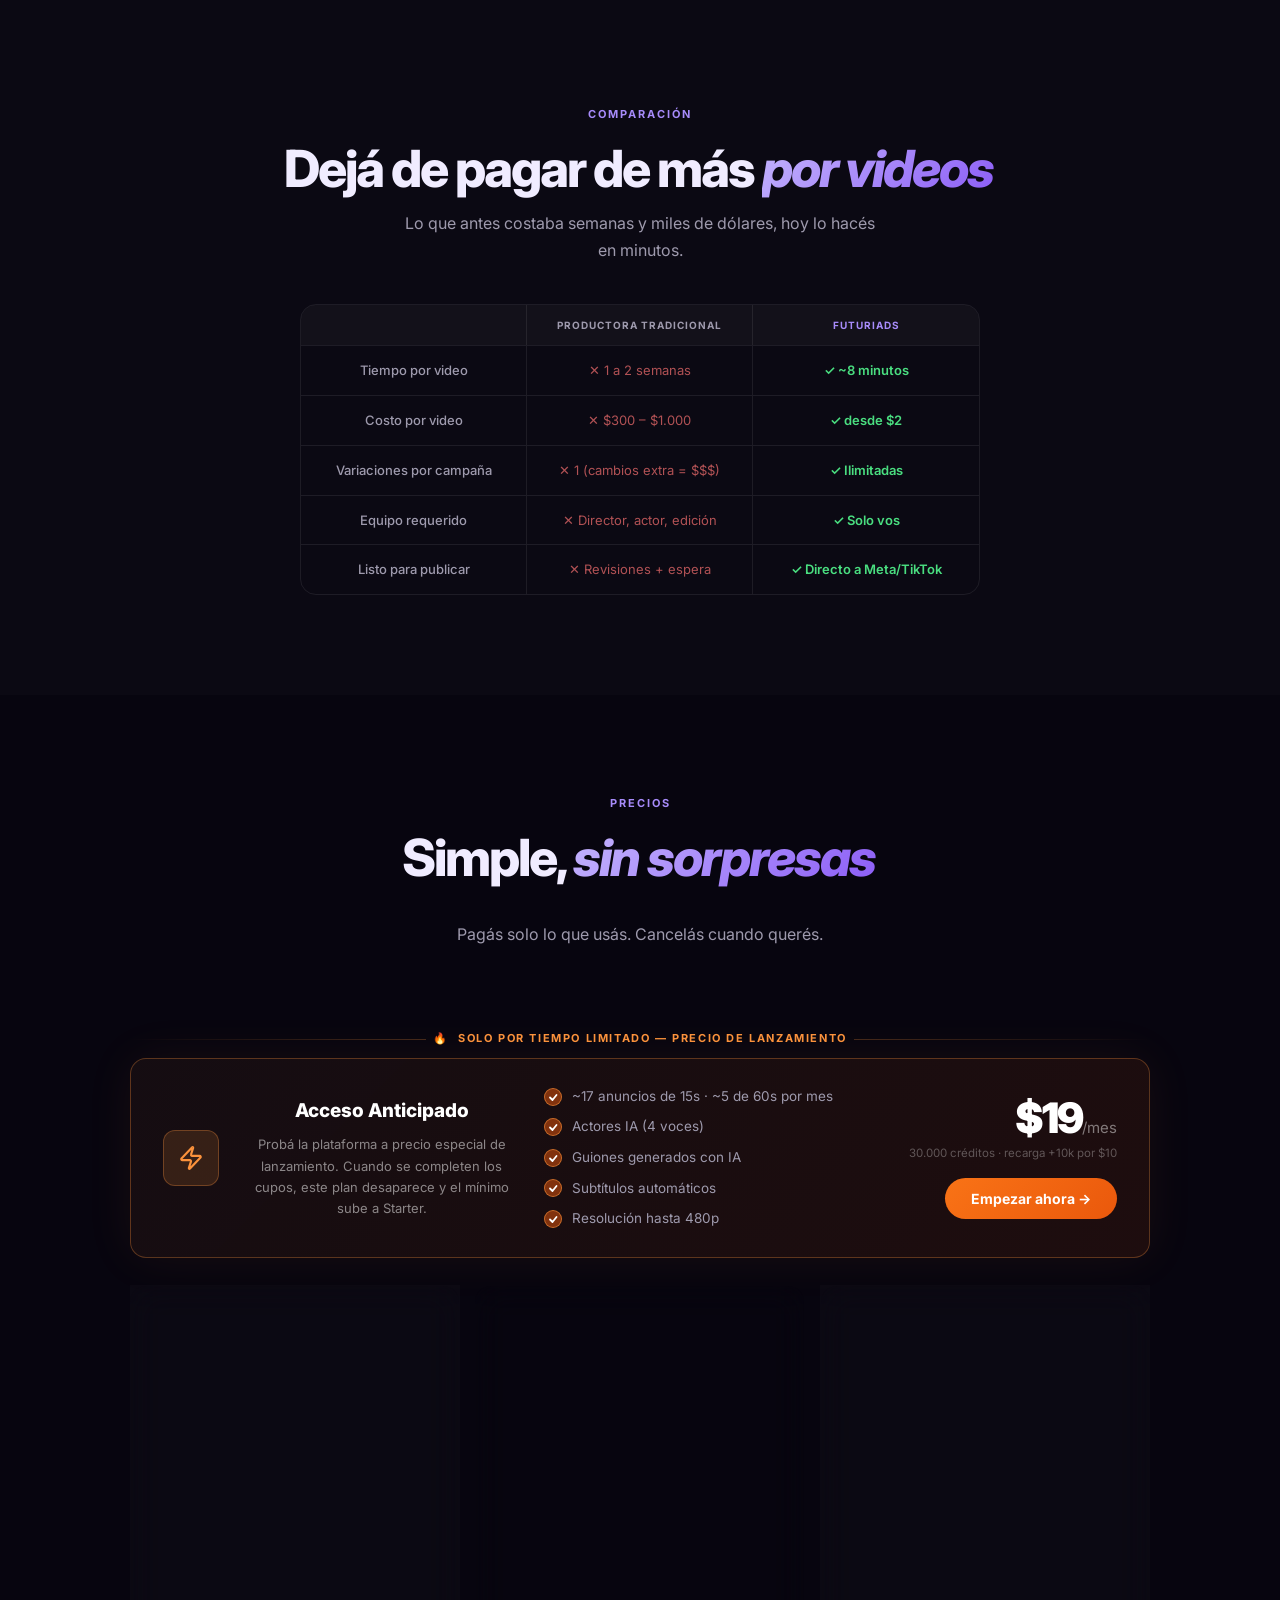
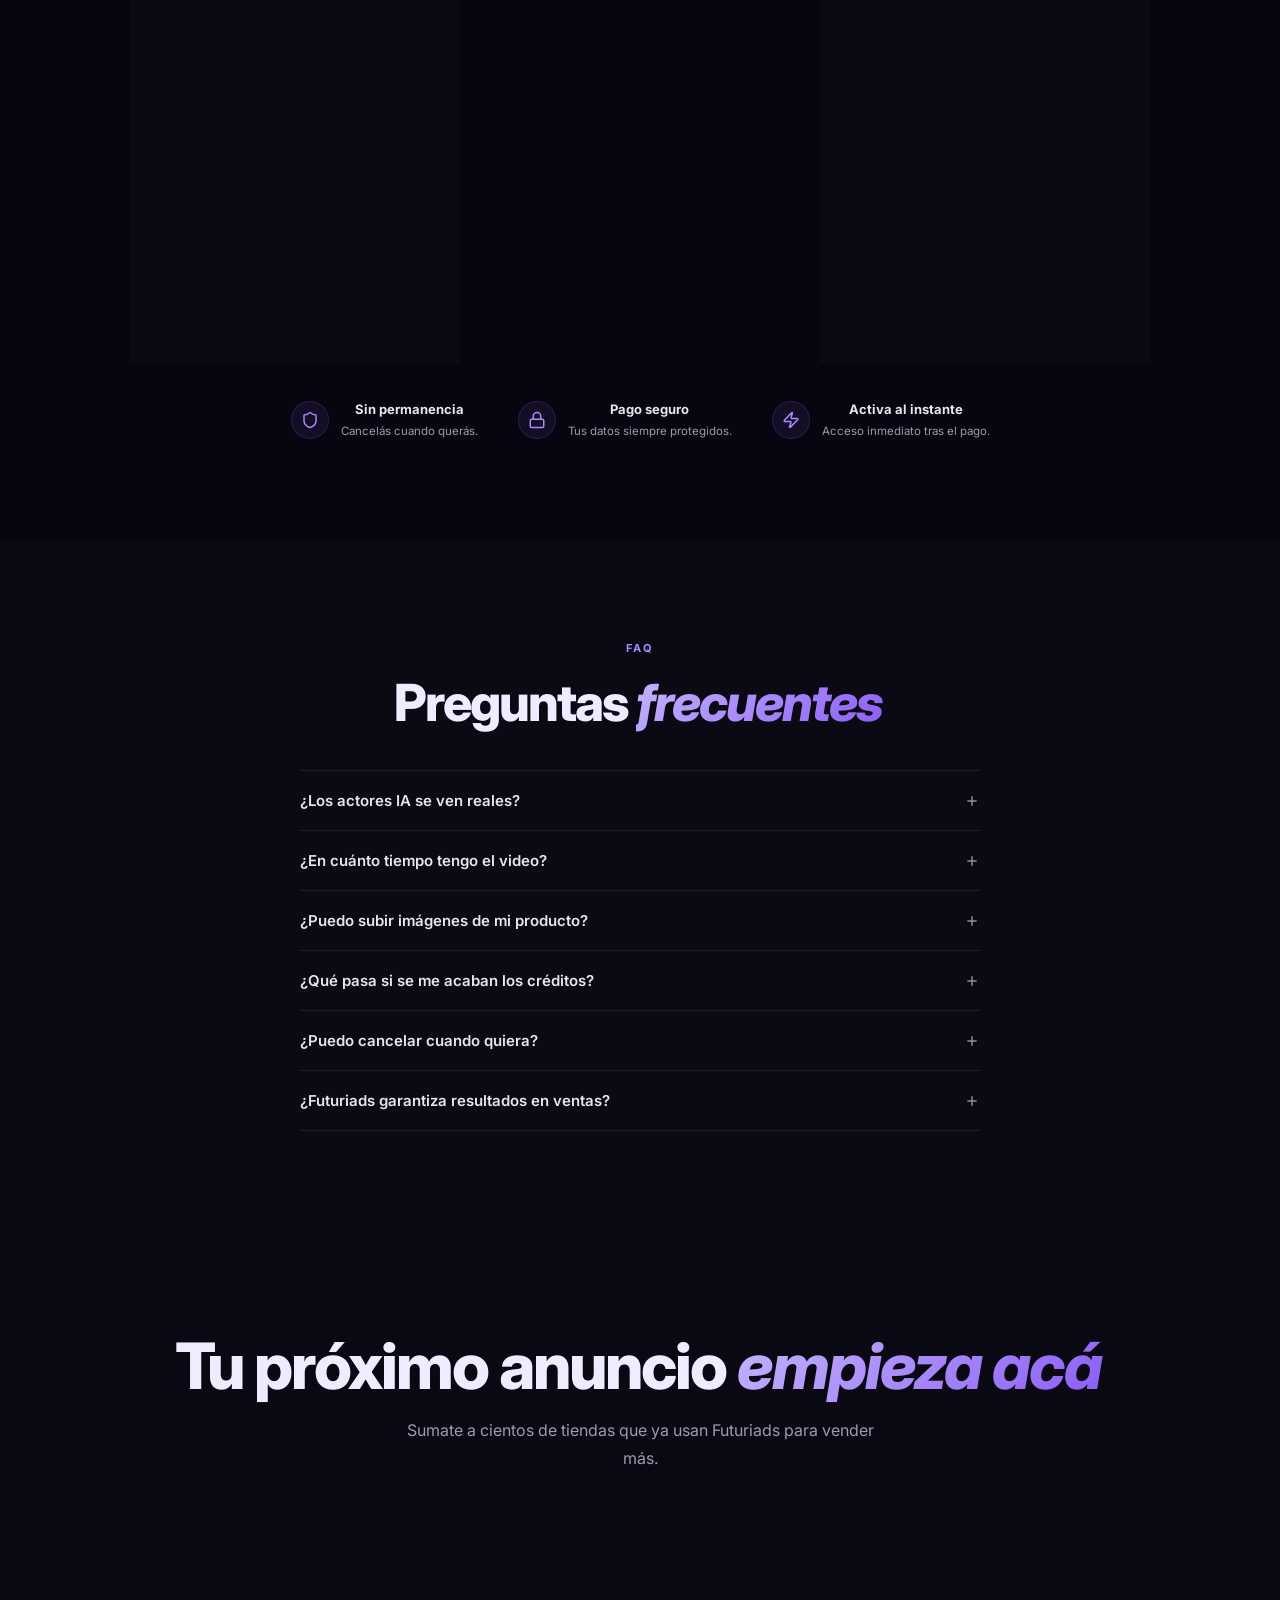
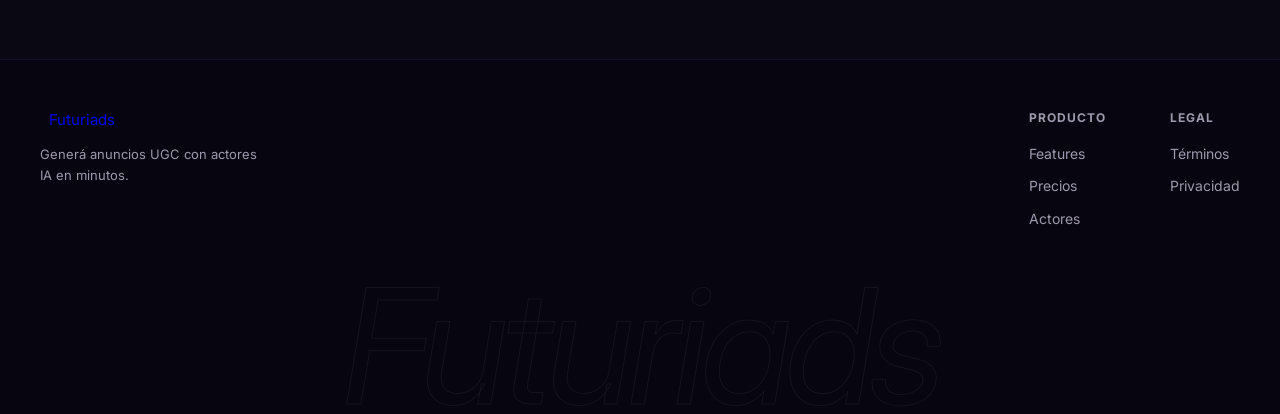
==== commit 5273a875: "design: glows x2 + cards con tinte violeta 16% para que el glass sea visible - Glows ambientales: 0." ====
--- a/index.html
+++ b/index.html
@@ -2840,16 +2840,16 @@
   content: '';
   position: fixed; pointer-events: none; z-index: 0;
   top: -15%; left: -5%;
-  width: 700px; height: 700px;
-  background: radial-gradient(circle, rgba(109,40,217,0.22) 0%, transparent 65%);
+  width: 800px; height: 800px;
+  background: radial-gradient(circle, rgba(109,40,217,0.48) 0%, transparent 65%);
   filter: blur(0px);
 }
 #app::after {
   content: '';
   position: fixed; pointer-events: none; z-index: 0;
   bottom: -20%; right: -5%;
-  width: 600px; height: 600px;
-  background: radial-gradient(circle, rgba(139,92,246,0.16) 0%, transparent 65%);
+  width: 700px; height: 700px;
+  background: radial-gradient(circle, rgba(139,92,246,0.38) 0%, transparent 65%);
   filter: blur(0px);
 }
 /* Tercer glow central */
@@ -2857,8 +2857,8 @@
   content: '';
   position: fixed; pointer-events: none; z-index: 0;
   top: 30%; left: 40%;
-  width: 500px; height: 500px;
-  background: radial-gradient(circle, rgba(88,28,220,0.10) 0%, transparent 70%);
+  width: 600px; height: 600px;
+  background: radial-gradient(circle, rgba(88,28,220,0.24) 0%, transparent 70%);
 }
 #app > * { position: relative; z-index: 1; }
 
@@ -5673,19 +5673,19 @@
   margin-top: 8px !important;
 }
 
-/* ── Metric cards: borde violeta + glow sutil ── */
+/* ── Metric cards: tinte violeta visible + borde prominente ── */
 .a-metric {
-  background: rgba(88,28,200,0.07) !important;
-  border: 1px solid rgba(147,51,234,0.22) !important;
-  backdrop-filter: blur(12px) !important; -webkit-backdrop-filter: blur(12px) !important;
+  background: rgba(109,40,217,0.16) !important;
+  border: 1px solid rgba(147,51,234,0.38) !important;
+  backdrop-filter: blur(16px) !important; -webkit-backdrop-filter: blur(16px) !important;
   border-radius: 16px !important;
   padding: 22px 24px !important;
-  box-shadow: 0 0 0 1px rgba(147,51,234,0.05), 0 8px 32px rgba(0,0,0,0.35), inset 0 1px 0 rgba(255,255,255,0.06) !important;
+  box-shadow: 0 0 28px rgba(109,40,217,0.18), 0 8px 32px rgba(0,0,0,0.40), inset 0 1px 0 rgba(255,255,255,0.08) !important;
   transition: border-color 0.2s, box-shadow 0.2s, transform 0.22s cubic-bezier(0.34,1.56,0.64,1) !important;
 }
 .a-metric:hover {
-  border-color: rgba(147,51,234,0.42) !important;
-  box-shadow: 0 0 0 1px rgba(147,51,234,0.12), 0 12px 40px rgba(0,0,0,0.40), 0 0 30px rgba(147,51,234,0.12), inset 0 1px 0 rgba(255,255,255,0.08) !important;
+  border-color: rgba(167,139,250,0.55) !important;
+  box-shadow: 0 0 40px rgba(109,40,217,0.28), 0 12px 40px rgba(0,0,0,0.45), inset 0 1px 0 rgba(255,255,255,0.10) !important;
   transform: translateY(-2px) scale(1.012) !important;
 }
 .a-metric-label {
@@ -5715,13 +5715,13 @@
   margin-top: 8px !important;
 }
 
-/* ── Gen box: glass con borde violeta ── */
+/* ── Gen box: mismo tinte violeta ── */
 .a-gen-box {
-  background: rgba(88,28,200,0.07) !important;
-  border: 1px solid rgba(147,51,234,0.22) !important;
-  backdrop-filter: blur(12px) !important; -webkit-backdrop-filter: blur(12px) !important;
+  background: rgba(109,40,217,0.16) !important;
+  border: 1px solid rgba(147,51,234,0.38) !important;
+  backdrop-filter: blur(16px) !important; -webkit-backdrop-filter: blur(16px) !important;
   border-radius: 16px !important;
-  box-shadow: 0 0 0 1px rgba(147,51,234,0.05), 0 8px 32px rgba(0,0,0,0.35), inset 0 1px 0 rgba(255,255,255,0.06) !important;
+  box-shadow: 0 0 28px rgba(109,40,217,0.18), 0 8px 32px rgba(0,0,0,0.40), inset 0 1px 0 rgba(255,255,255,0.08) !important;
 }
 .a-gen-toggle {
   background: rgba(0,0,0,0.4) !important;
@@ -5771,11 +5771,11 @@
 
 /* ── Cards del bottom (Tips + Recientes) ── */
 .dash-tips-card, .dash-recent-card {
-  background: rgba(88,28,200,0.07) !important;
-  border: 1px solid rgba(147,51,234,0.22) !important;
-  backdrop-filter: blur(12px) !important; -webkit-backdrop-filter: blur(12px) !important;
+  background: rgba(109,40,217,0.16) !important;
+  border: 1px solid rgba(147,51,234,0.38) !important;
+  backdrop-filter: blur(16px) !important; -webkit-backdrop-filter: blur(16px) !important;
   border-radius: 16px !important;
-  box-shadow: 0 0 0 1px rgba(147,51,234,0.05), 0 8px 32px rgba(0,0,0,0.35), inset 0 1px 0 rgba(255,255,255,0.06) !important;
+  box-shadow: 0 0 28px rgba(109,40,217,0.18), 0 8px 32px rgba(0,0,0,0.40), inset 0 1px 0 rgba(255,255,255,0.08) !important;
 }
 .dash-tips-header, .dash-recent-header {
   border-bottom-color: rgba(147,51,234,0.15) !important;
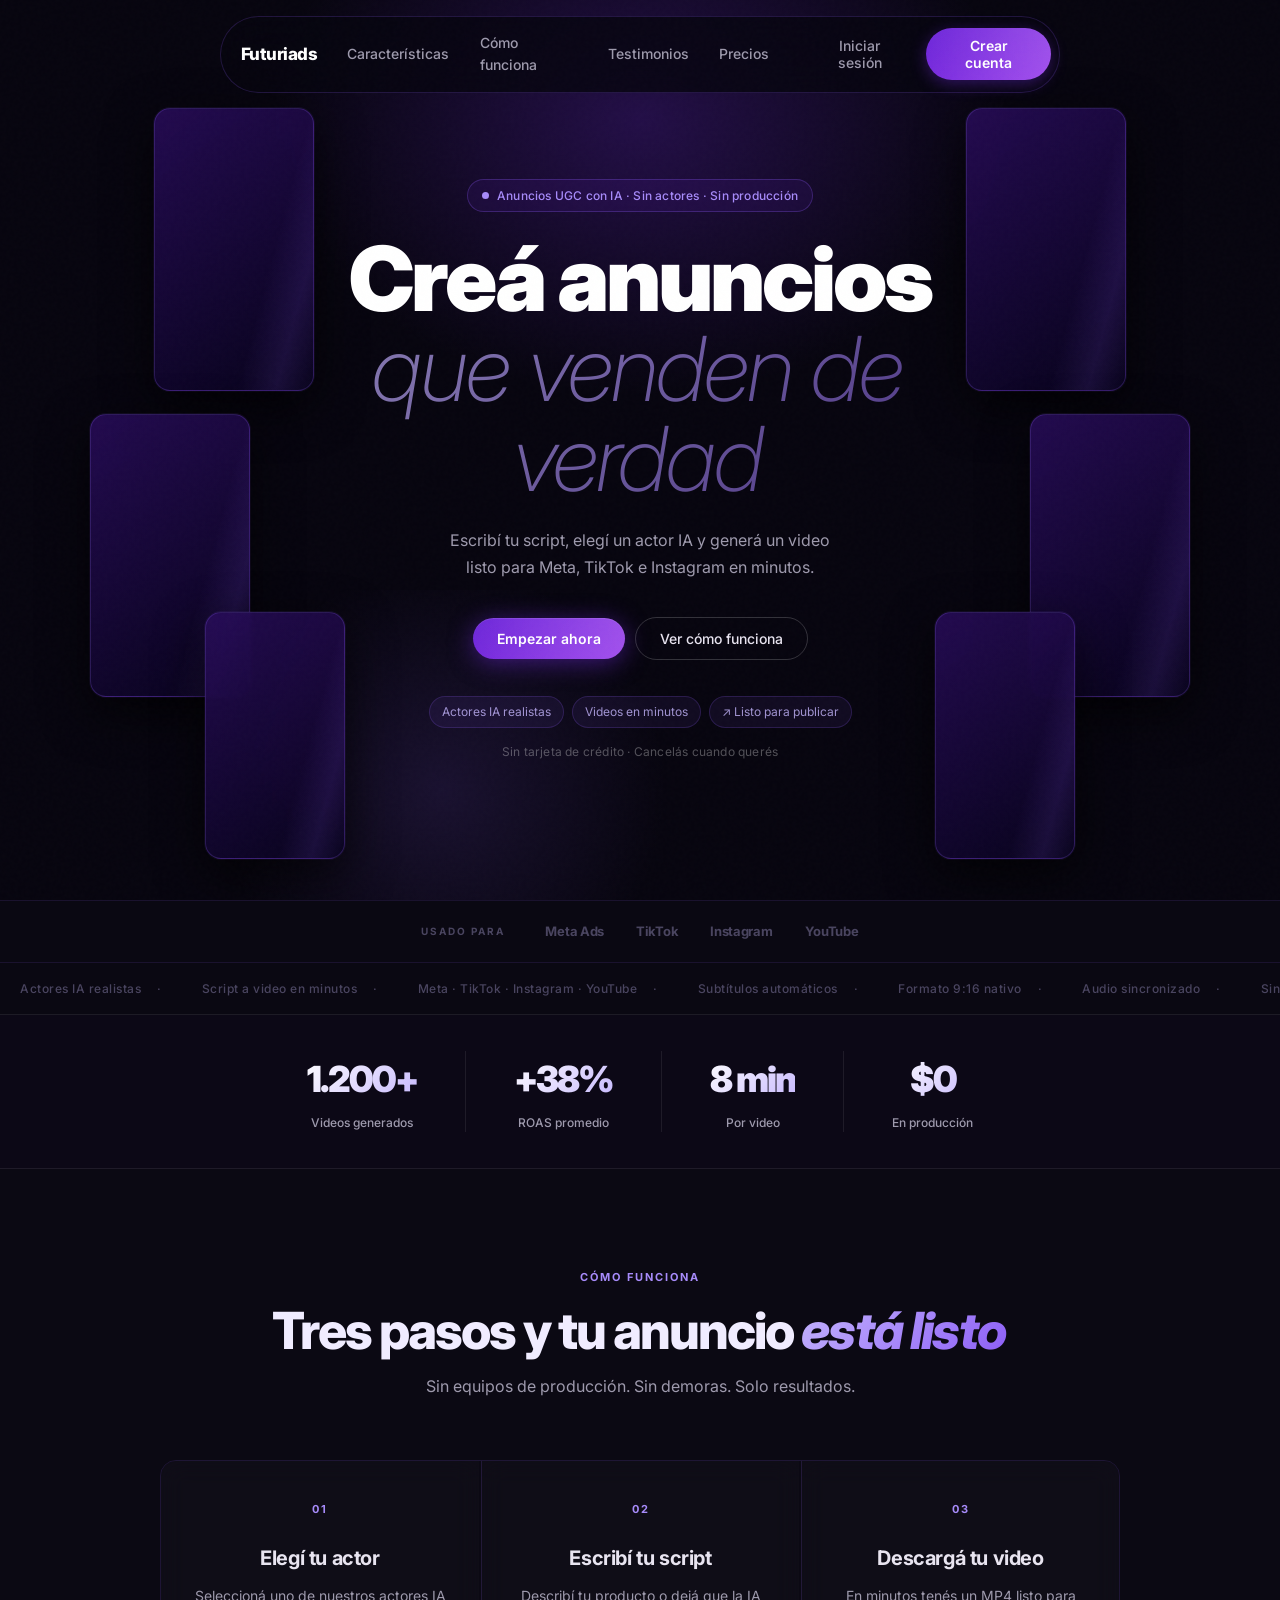
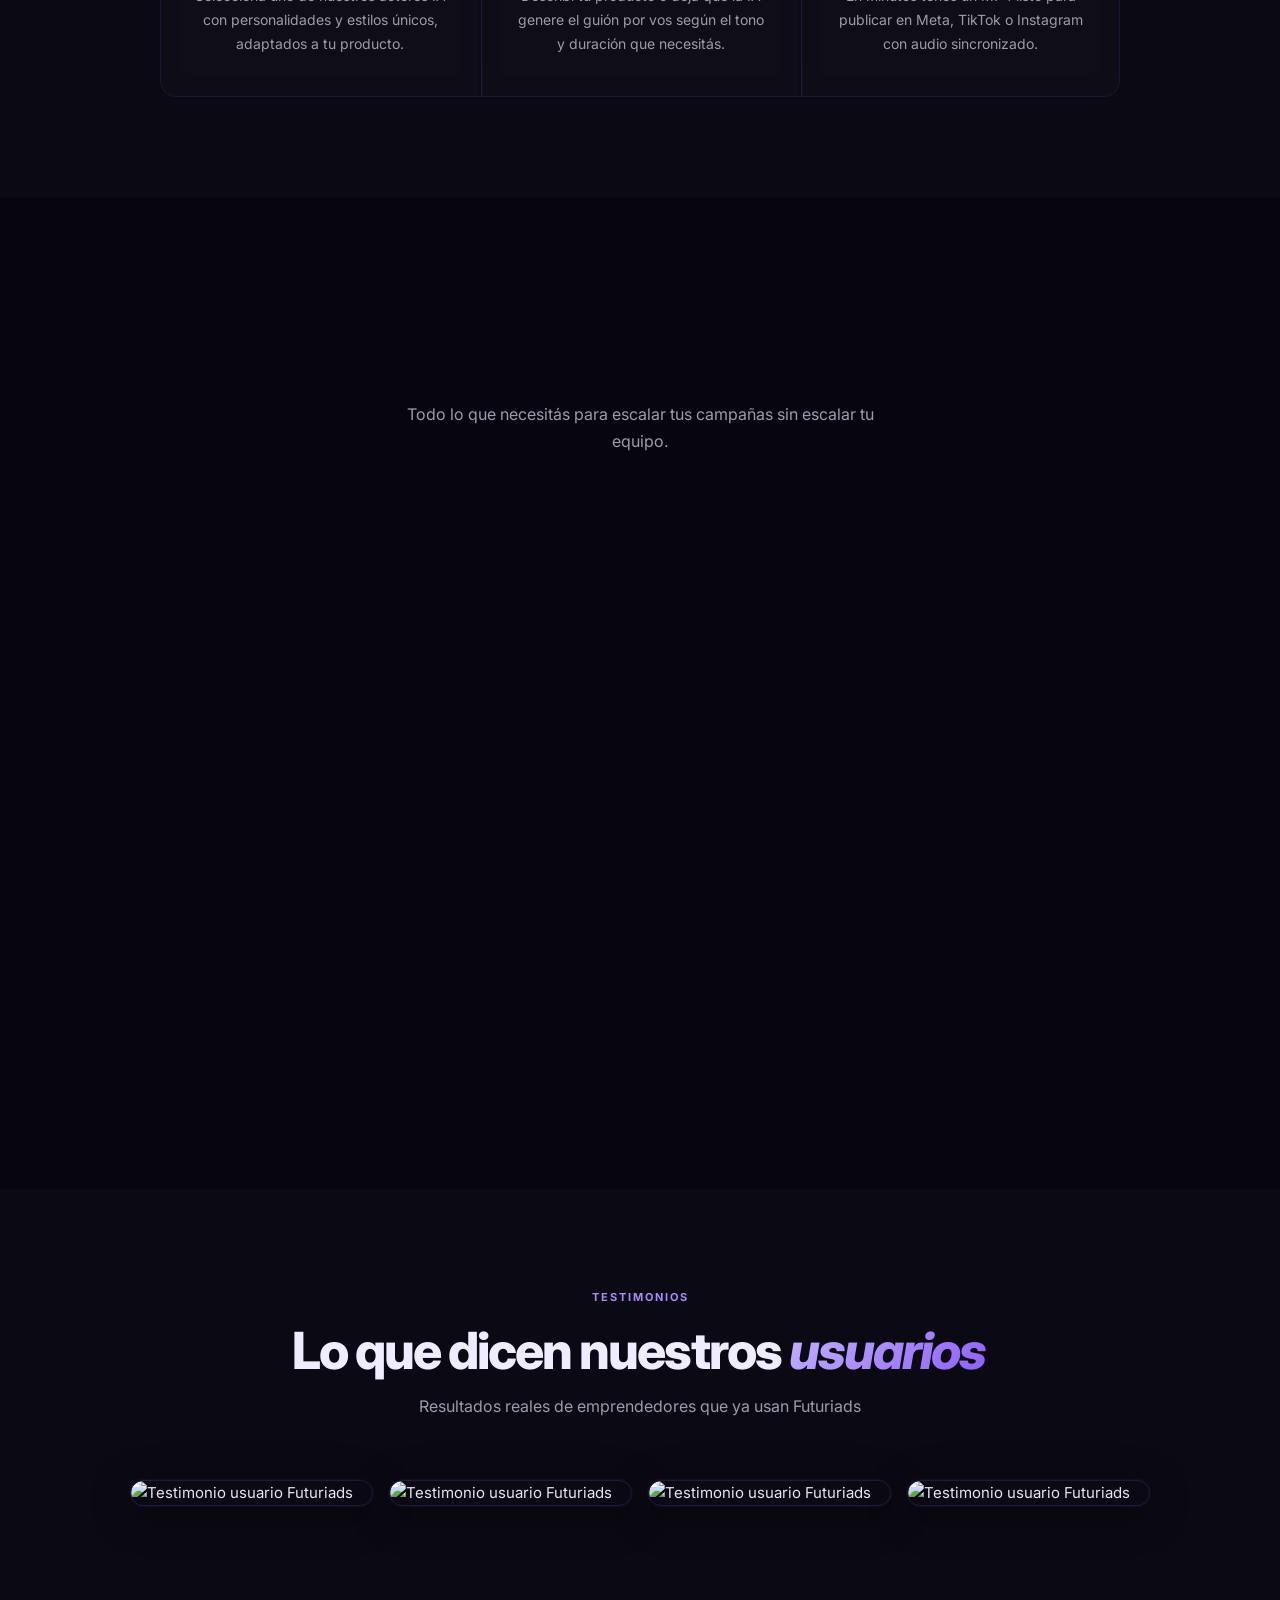
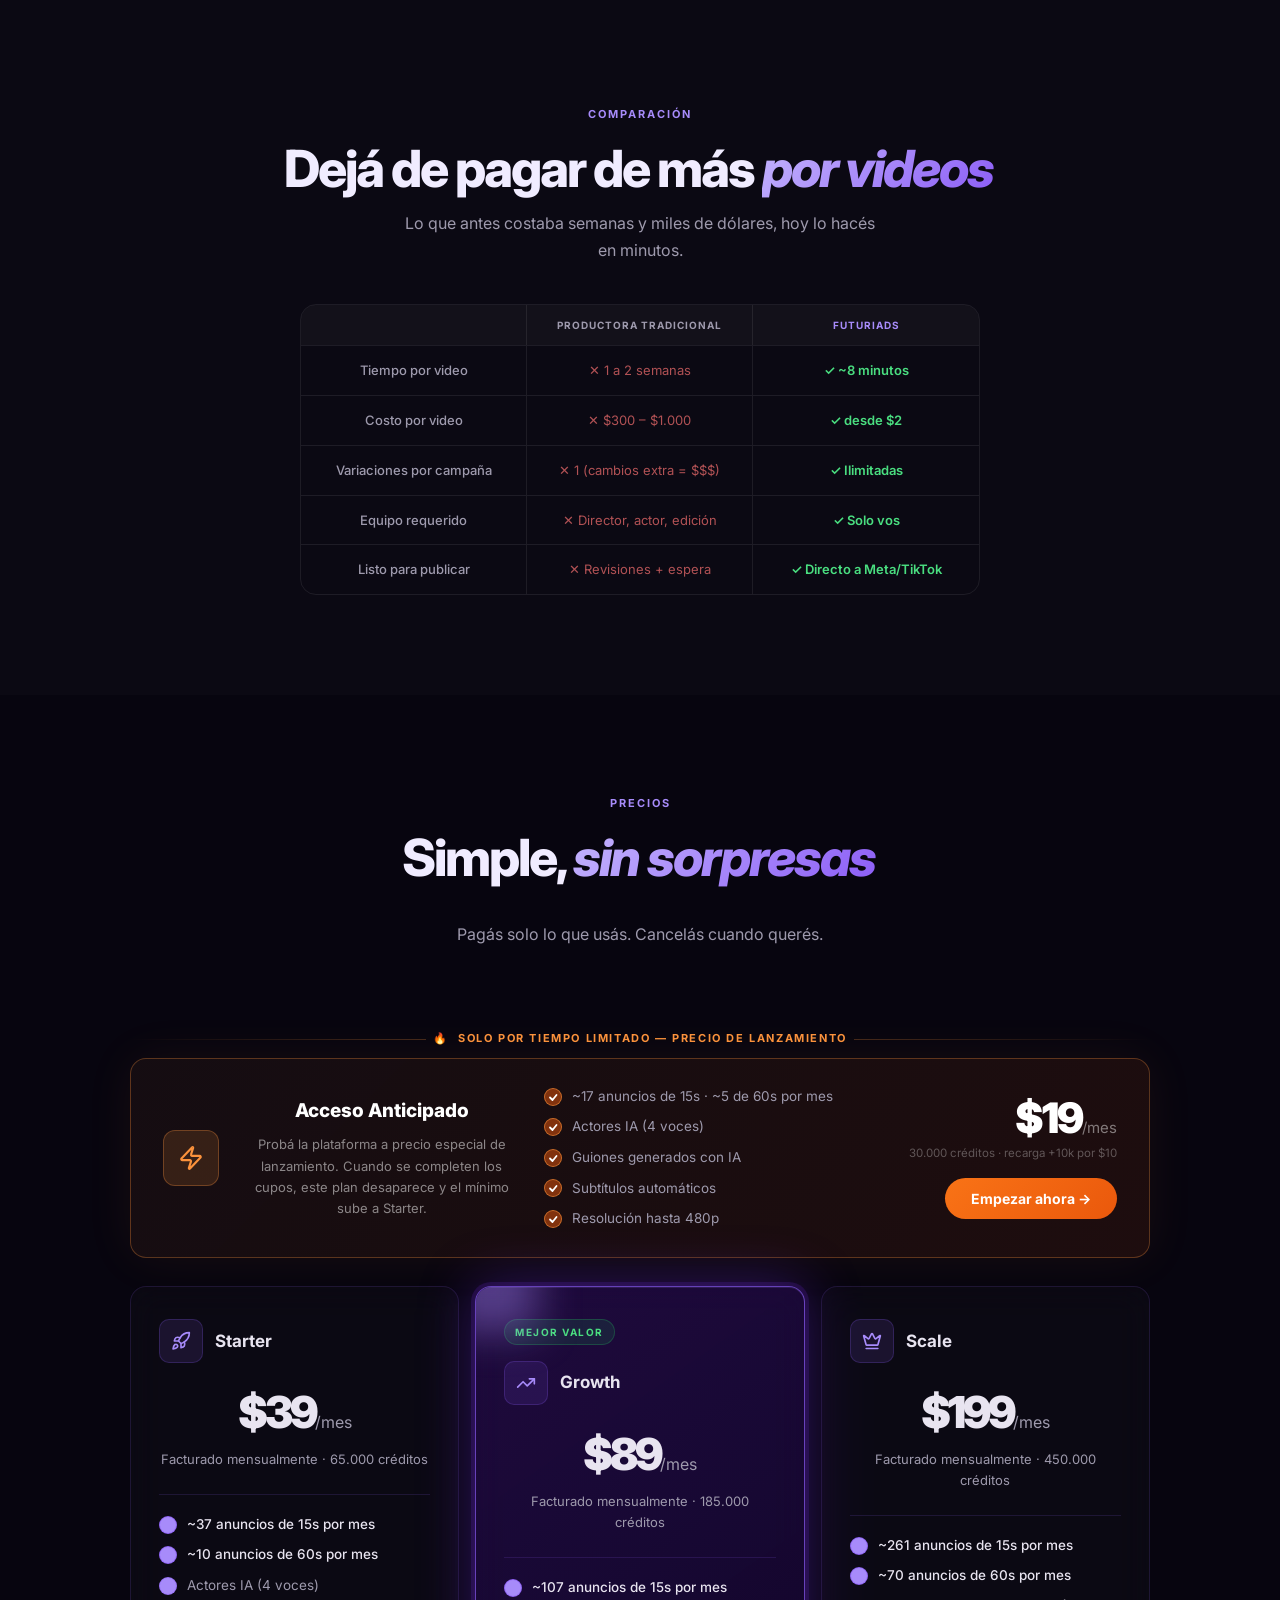
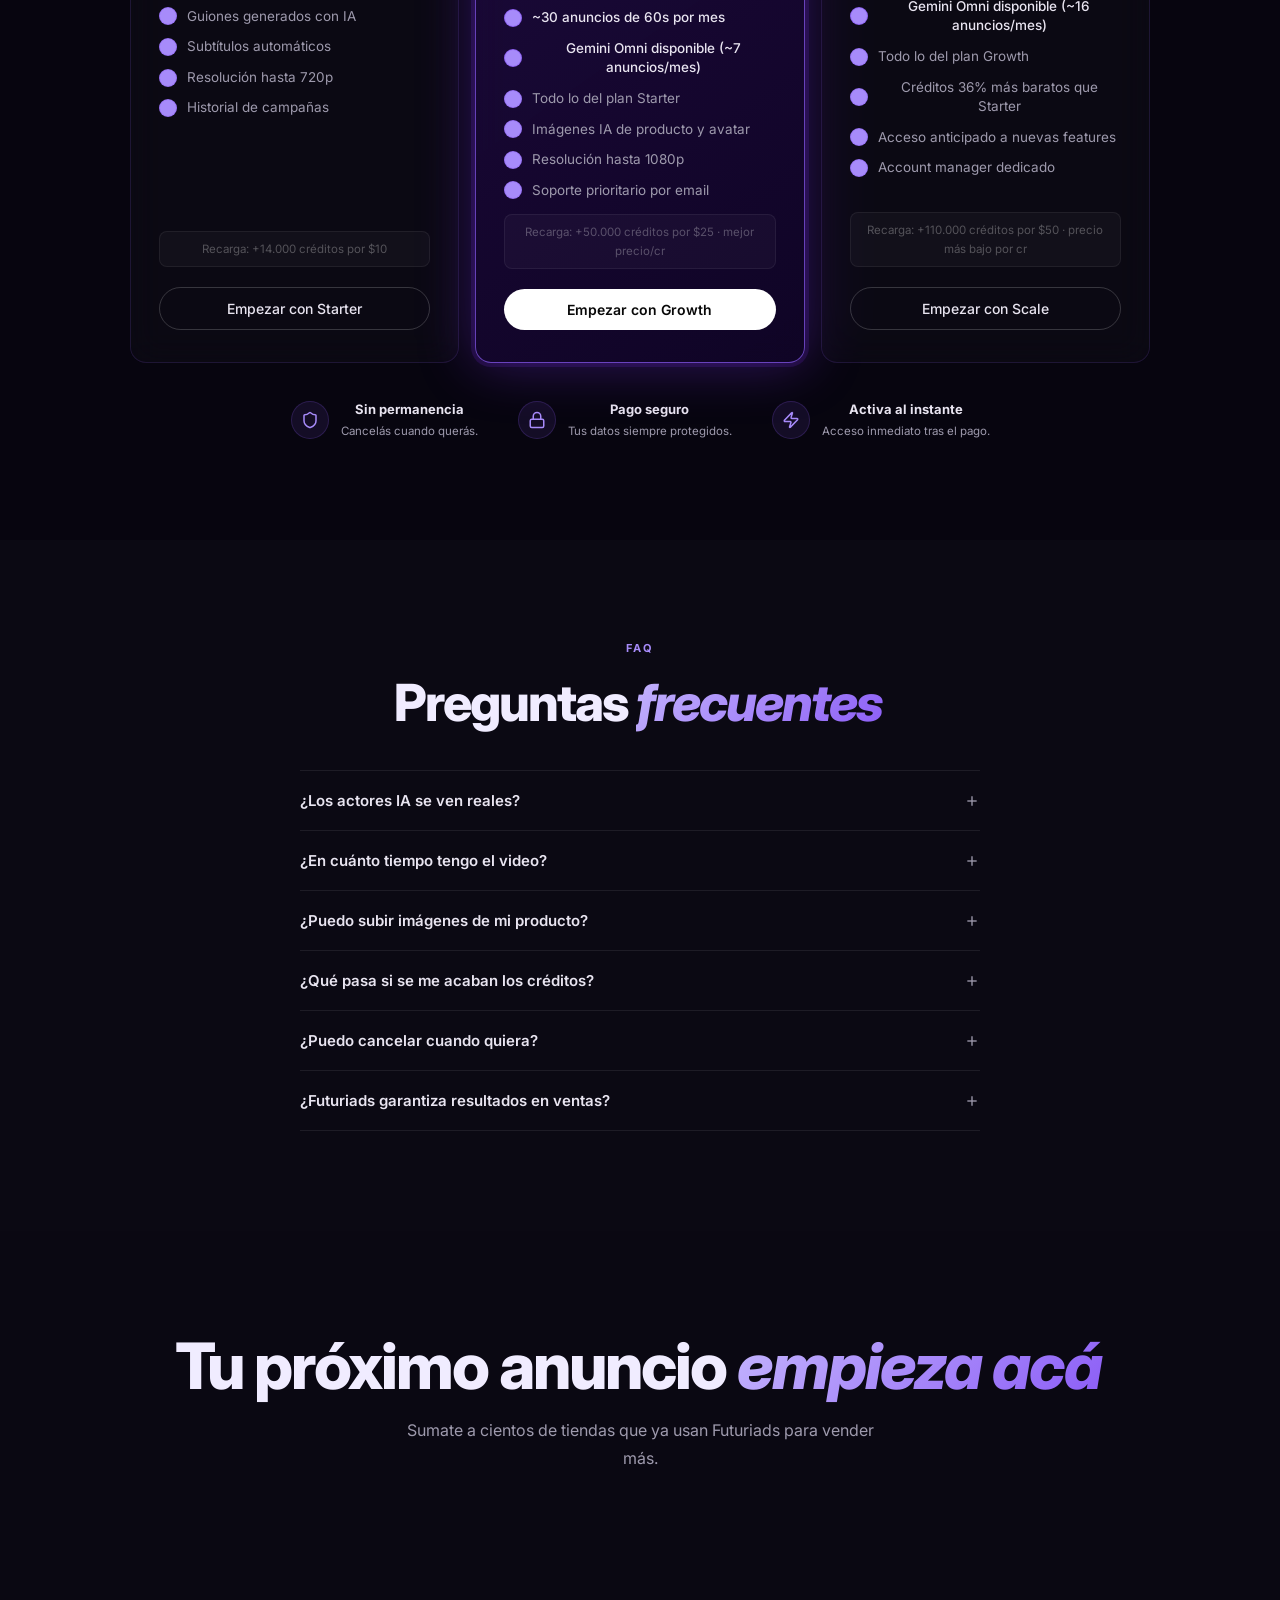
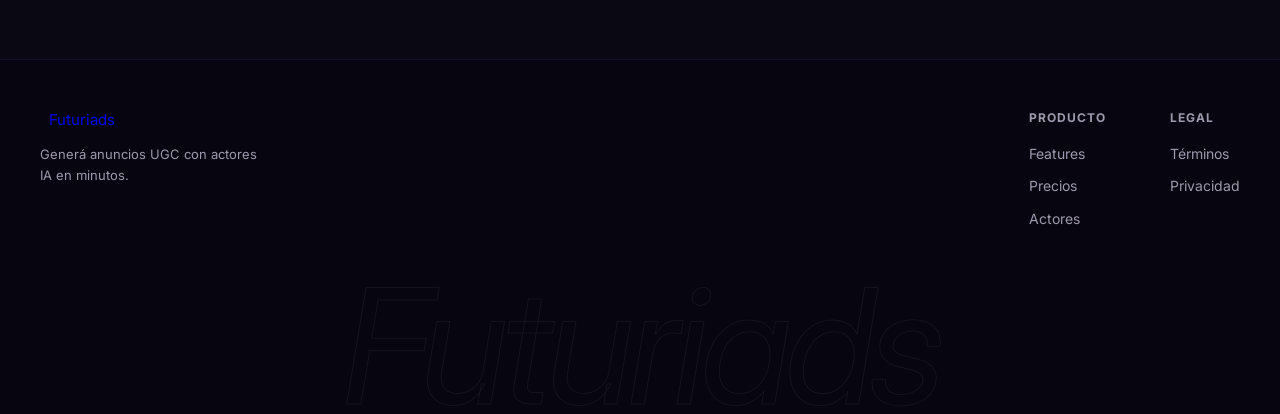
==== commit 97d26324: "feat: mensaje amigable para error PROMINENT_PEOPLE en clips fallidos - Agrega PUBLIC_ERROR_PROMINENT" ====
--- a/index.html
+++ b/index.html
@@ -11568,15 +11568,16 @@
 
 // Mapeo de códigos de error Kie.ai a mensajes en español
 const KIE_ERROR_LABELS = {
-  'PUBLIC_ERROR_UNSAFE_GENERATION': 'Contenido bloqueado por filtros de seguridad',
-  'PUBLIC_ERROR_INVALID_IMAGE':     'Imagen inválida o no compatible',
-  'PUBLIC_ERROR_NO_FACE_DETECTED':  'No se detectó una cara en la imagen',
-  'PUBLIC_ERROR_MULTIPLE_FACES':    'Múltiples caras detectadas en la imagen',
-  'PUBLIC_ERROR_LOW_QUALITY_IMAGE': 'Calidad de imagen muy baja',
-  'PUBLIC_ERROR_FACE_NOT_CLEAR':    'La cara no está lo suficientemente clara',
-  'PUBLIC_ERROR_QUOTA_EXCEEDED':    'Límite del proveedor alcanzado, reintentá en unos minutos',
-  'PUBLIC_ERROR_INVALID_PARAMETER': 'Parámetro de generación inválido',
-  'PUBLIC_ERROR_TIMEOUT':           'Tiempo de generación agotado',
+  'PUBLIC_ERROR_UNSAFE_GENERATION':           'Contenido bloqueado por filtros de seguridad',
+  'PUBLIC_ERROR_INVALID_IMAGE':               'Imagen inválida o no compatible',
+  'PUBLIC_ERROR_NO_FACE_DETECTED':            'No se detectó una cara en la imagen',
+  'PUBLIC_ERROR_MULTIPLE_FACES':              'Múltiples caras detectadas en la imagen',
+  'PUBLIC_ERROR_LOW_QUALITY_IMAGE':           'Calidad de imagen muy baja',
+  'PUBLIC_ERROR_FACE_NOT_CLEAR':              'La cara no está lo suficientemente clara',
+  'PUBLIC_ERROR_QUOTA_EXCEEDED':              'Límite del proveedor alcanzado, reintentá en unos minutos',
+  'PUBLIC_ERROR_INVALID_PARAMETER':           'Parámetro de generación inválido',
+  'PUBLIC_ERROR_TIMEOUT':                     'Tiempo de generación agotado',
+  'PUBLIC_ERROR_PROMINENT_PEOPLE_FILTER_FAILED': 'El modelo detectó una cara similar a la de una persona pública. Probá con otra foto del avatar.',
 };
 
 function campUpdateClipCard(index, status, videoUrl, errorMessage) {
@@ -11618,16 +11619,19 @@
     }
   } else if(status === 'failed') {
     const errLabel = errorMessage ? (KIE_ERROR_LABELS[errorMessage] || 'Error al generar') : 'Error al generar';
-    const isContentError = errorMessage === 'PUBLIC_ERROR_UNSAFE_GENERATION';
-    const isImageError   = ['PUBLIC_ERROR_INVALID_IMAGE','PUBLIC_ERROR_NO_FACE_DETECTED',
-                            'PUBLIC_ERROR_MULTIPLE_FACES','PUBLIC_ERROR_LOW_QUALITY_IMAGE',
-                            'PUBLIC_ERROR_FACE_NOT_CLEAR'].includes(errorMessage);
+    const isContentError    = errorMessage === 'PUBLIC_ERROR_UNSAFE_GENERATION';
+    const isProminentPeople = errorMessage && errorMessage.includes('PROMINENT_PEOPLE');
+    const isImageError      = ['PUBLIC_ERROR_INVALID_IMAGE','PUBLIC_ERROR_NO_FACE_DETECTED',
+                               'PUBLIC_ERROR_MULTIPLE_FACES','PUBLIC_ERROR_LOW_QUALITY_IMAGE',
+                               'PUBLIC_ERROR_FACE_NOT_CLEAR'].includes(errorMessage);
     const fixBtn = isContentError
       ? '<button class="camp-clip-retry-btn" style="background:rgba(139,92,246,0.3);border-color:rgba(139,92,246,0.5);margin-top:4px;" onclick="campFixUnsafeClip(' + index + ')">✦ Corregir guión</button>'
       : '';
     const retryNote = isContentError
       ? '<div style="font-size:10px;color:#94a3b8;margin-top:3px;max-width:140px;text-align:center;line-height:1.3;">A veces es intermitente — probá regenerar primero</div>'
-      : '';
+      : isProminentPeople
+        ? '<div style="font-size:10px;color:#94a3b8;margin-top:3px;max-width:140px;text-align:center;line-height:1.3;">Usá una foto diferente del avatar e intentá de nuevo</div>'
+        : '';
     const errDetail = '<div style="font-size:10px;color:#fca5a5;margin-top:4px;max-width:140px;text-align:center;line-height:1.3;">' + errLabel + '</div>' + retryNote;
     card.innerHTML =
       '<div class="camp-clip-overlay" style="padding:12px;">' +
@@ -18488,9 +18492,14 @@
 
   if (resultEl) {
     resultEl.style.display = 'block';
+    const isProminentPeople = errorMsg && errorMsg.includes('PROMINENT_PEOPLE');
+    const friendlyMsg = errorMsg ? (KIE_ERROR_LABELS[errorMsg] || errorMsg) : null;
+    const extraNote = isProminentPeople
+      ? `<div style="margin-top:6px;font-size:11px;color:#94a3b8;line-height:1.4;">Usá una foto diferente del avatar e intentá de nuevo.</div>`
+      : '';
     resultEl.innerHTML = `
       <div style="padding:10px 12px;background:rgba(239,68,68,0.08);border:1px solid rgba(239,68,68,0.25);border-radius:8px;font-size:12px;color:#fca5a5;">
-        ✗ Error del proveedor${errorMsg ? ': ' + errorMsg : ''}. Los créditos fueron reembolsados.
+        ✗ ${friendlyMsg || 'Error del proveedor'}. Los créditos fueron reembolsados.${extraNote}
       </div>`;
   }
 
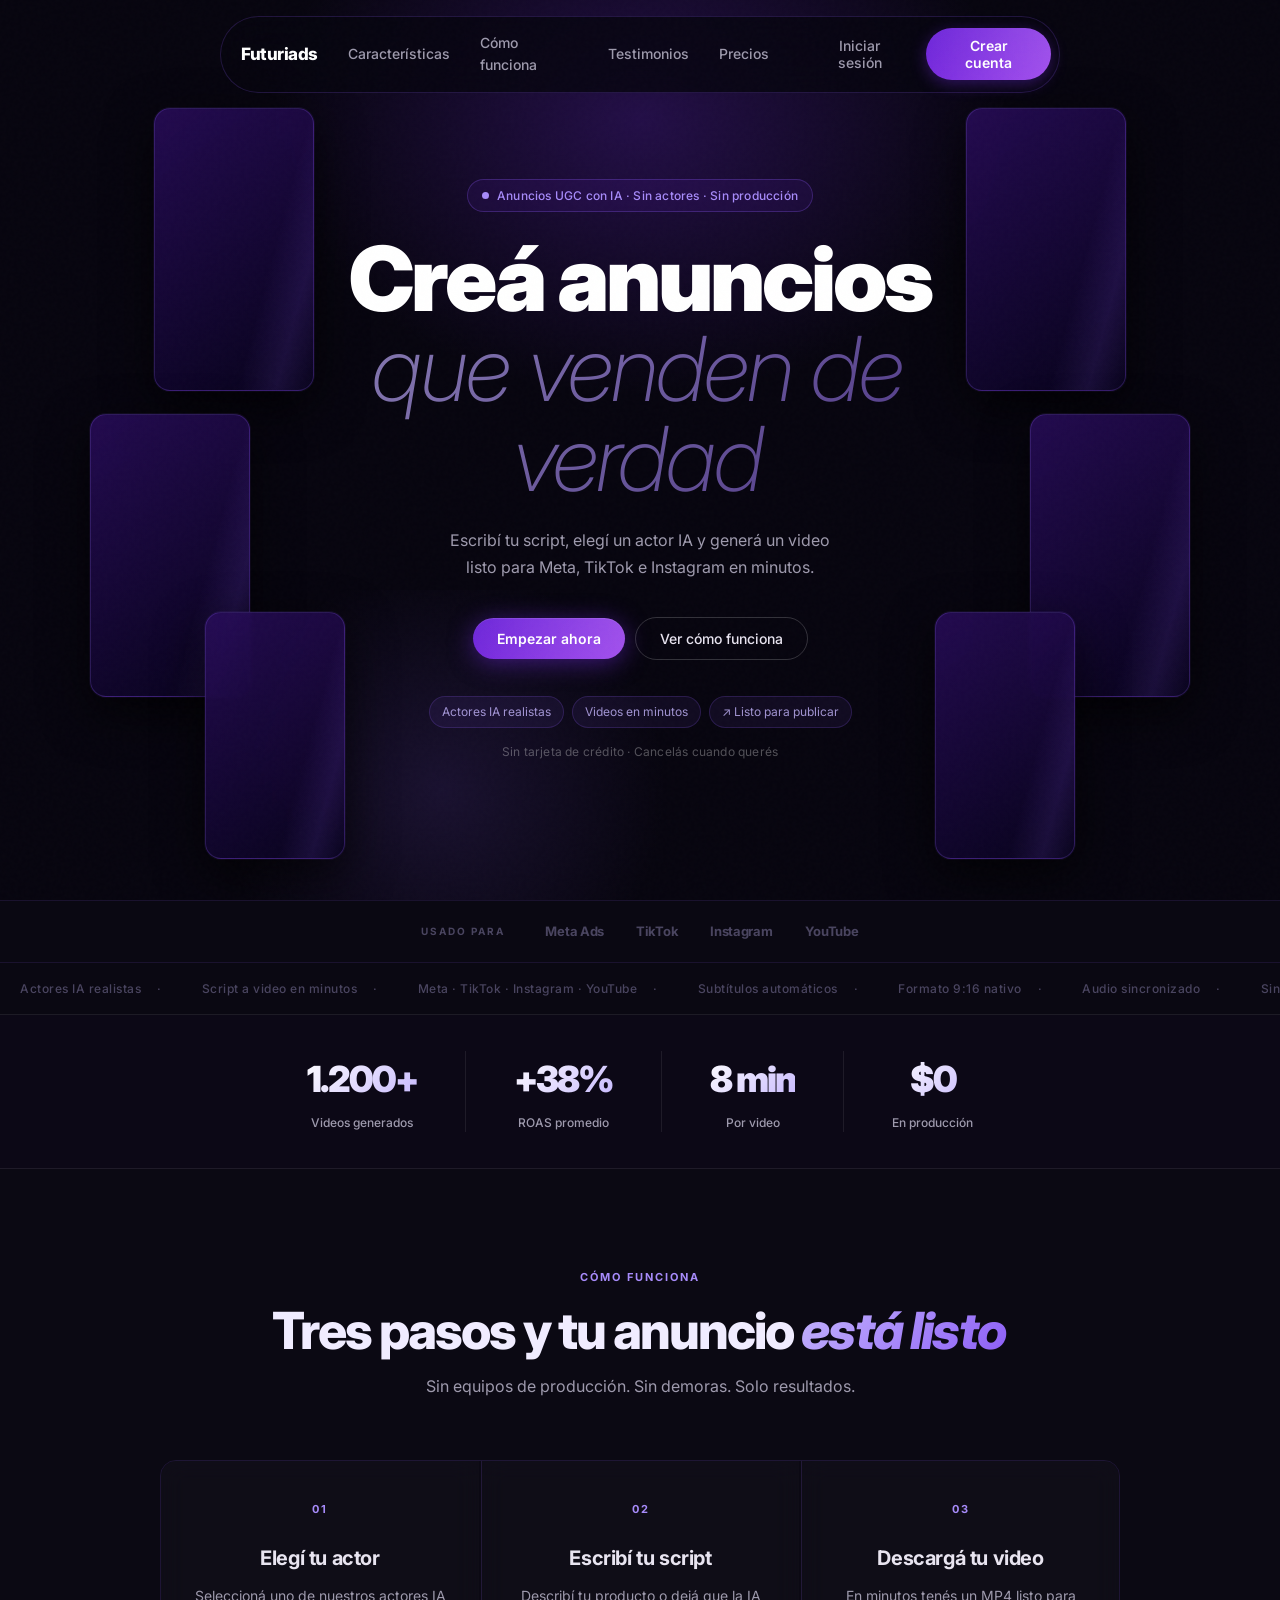
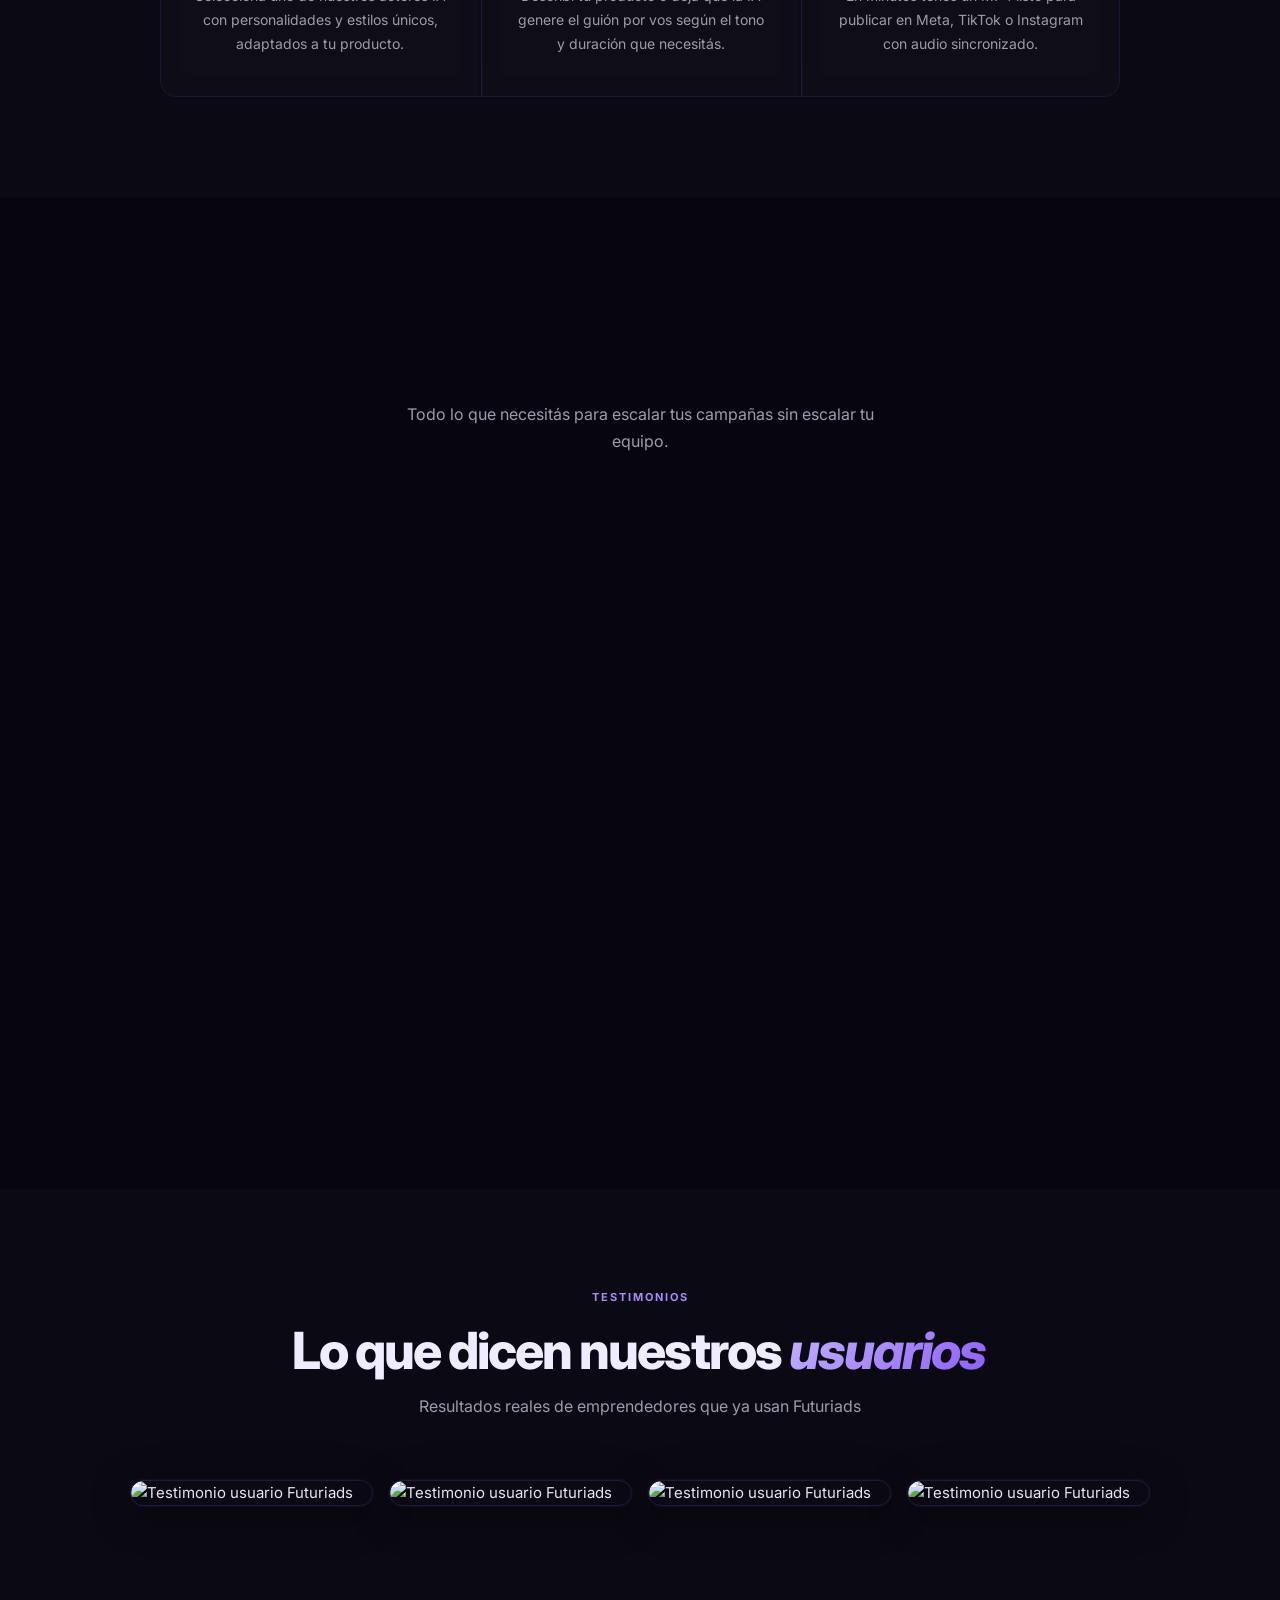
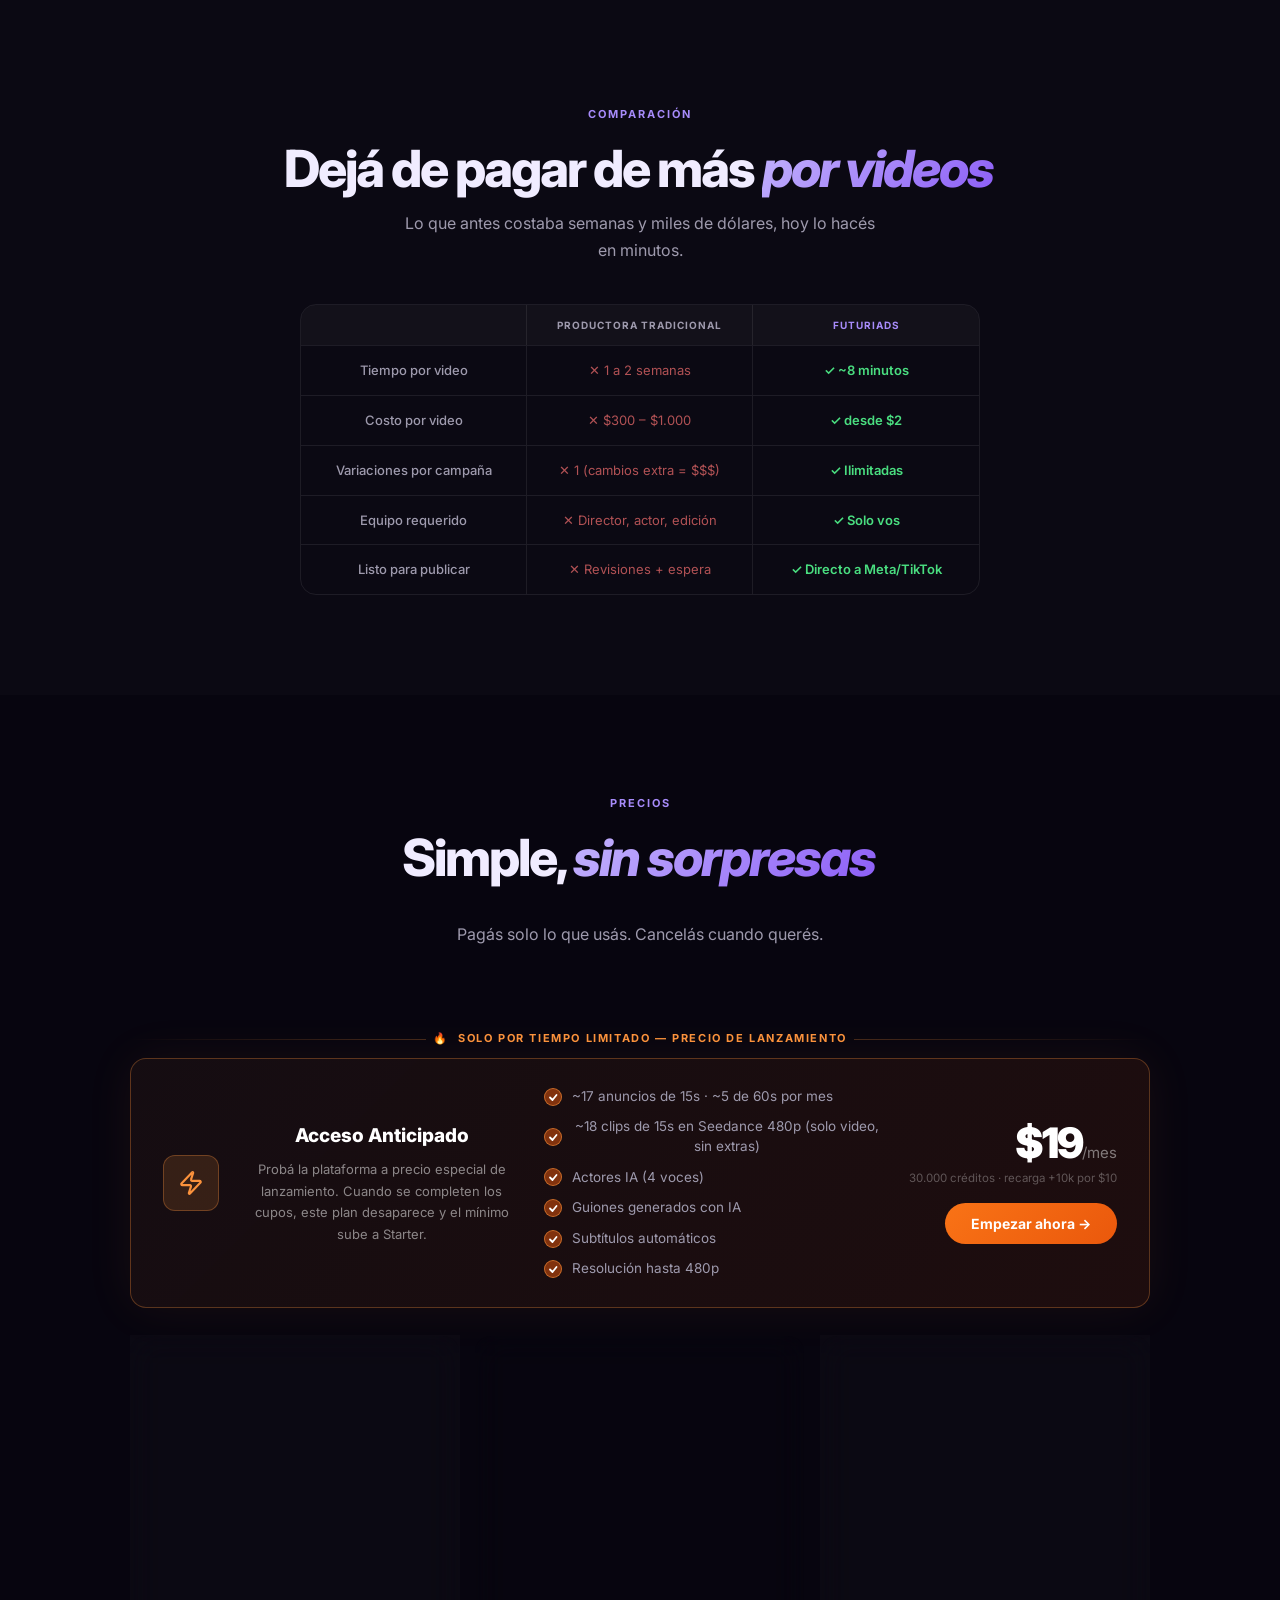
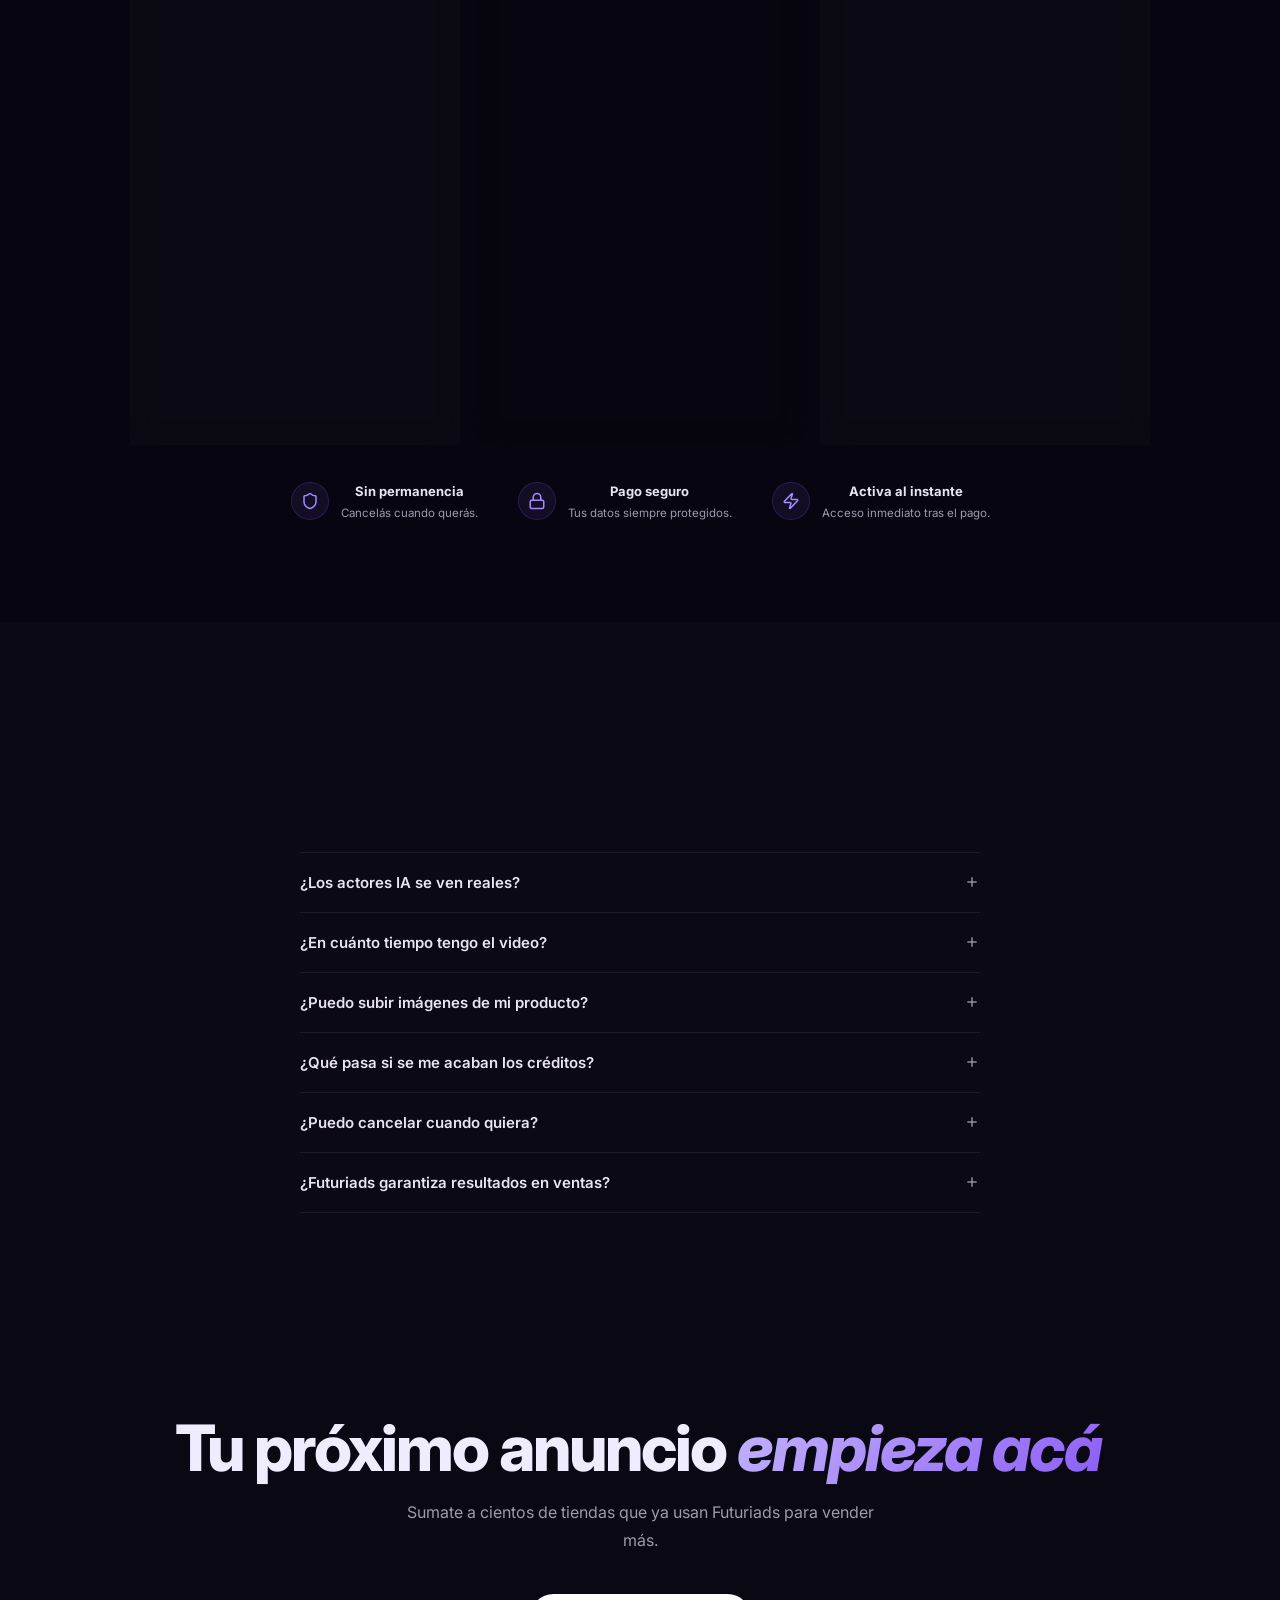
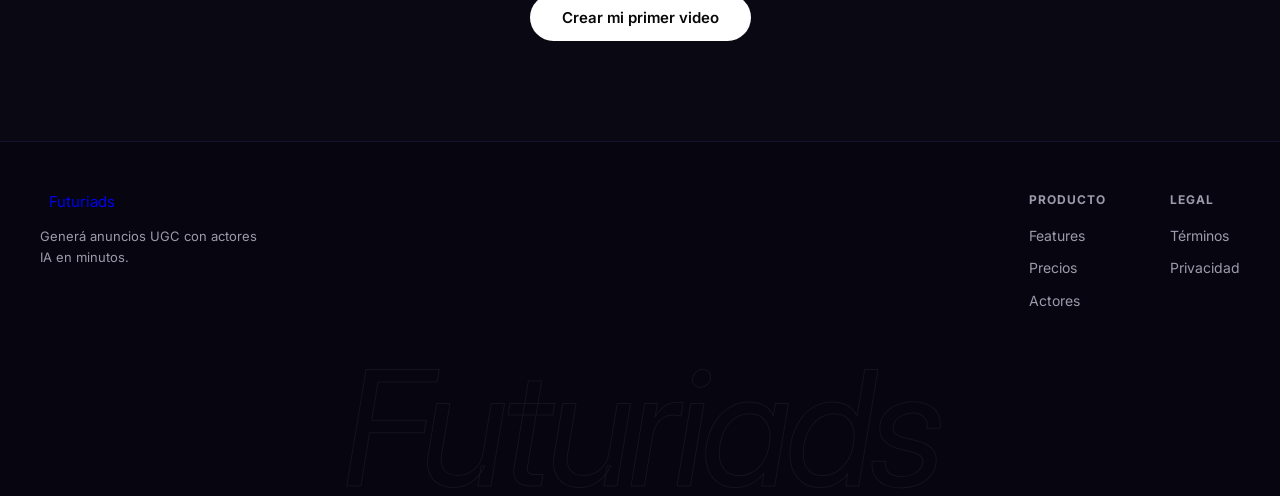
==== commit f21bd102: "feat: actualizar pricing — nuevos créditos Growth/Scale y línea solo video - Growth: 185k → 140k cré" ====
--- a/index.html
+++ b/index.html
@@ -6098,6 +6098,7 @@
         </div>
         <ul class="l-pricing-list l-ea-list">
           <li>~17 anuncios de 15s · ~5 de 60s por mes</li>
+          <li>~18 clips de 15s en Seedance 480p (solo video, sin extras)</li>
           <li>Actores IA (4 voces)</li>
           <li>Guiones generados con IA</li>
           <li>Subtítulos automáticos</li>
@@ -6125,6 +6126,7 @@
         <ul class="l-pricing-list">
           <li class="hi">~37 anuncios de 15s por mes</li>
           <li class="hi">~10 anuncios de 60s por mes</li>
+          <li>~40 clips de 15s en Seedance 480p (solo video, sin extras)</li>
           <li>Actores IA (4 voces)</li>
           <li>Guiones generados con IA</li>
           <li>Subtítulos automáticos</li>
@@ -6145,18 +6147,19 @@
           <div class="l-pricing-name">Growth</div>
         </div>
         <div class="l-pricing-price">$89<span>/mes</span></div>
-        <div class="l-pricing-period">Facturado mensualmente · 185.000 créditos</div>
+        <div class="l-pricing-period">Facturado mensualmente · 140.000 créditos</div>
         <div class="l-pricing-hr"></div>
         <ul class="l-pricing-list">
-          <li class="hi">~107 anuncios de 15s por mes</li>
-          <li class="hi">~30 anuncios de 60s por mes</li>
-          <li class="hi">Gemini Omni disponible (~7 anuncios/mes)</li>
+          <li class="hi">~82 anuncios de 15s por mes</li>
+          <li class="hi">~23 anuncios de 60s por mes</li>
+          <li class="hi">Gemini Omni disponible (~6 anuncios/mes)</li>
+          <li class="hi">~87 clips de 15s en Seedance 480p (solo video, sin extras)</li>
           <li>Todo lo del plan Starter</li>
           <li>Imágenes IA de producto y avatar</li>
           <li>Resolución hasta 1080p</li>
           <li>Soporte prioritario por email</li>
         </ul>
-        <div class="l-pricing-topup">Recarga: +50.000 créditos por $25 · mejor precio/cr</div>
+        <div class="l-pricing-topup">Recarga: +50.000 créditos por $25</div>
         <button class="btn-w" style="width:100%;justify-content:center;" onclick="selectPlanFromLanding('growth')">Empezar con Growth</button>
       </div>
 
@@ -6167,18 +6170,19 @@
           <div class="l-pricing-name">Scale</div>
         </div>
         <div class="l-pricing-price">$199<span>/mes</span></div>
-        <div class="l-pricing-period">Facturado mensualmente · 450.000 créditos</div>
+        <div class="l-pricing-period">Facturado mensualmente · 315.000 créditos</div>
         <div class="l-pricing-hr"></div>
         <ul class="l-pricing-list">
-          <li class="hi">~261 anuncios de 15s por mes</li>
-          <li class="hi">~70 anuncios de 60s por mes</li>
-          <li class="hi">Gemini Omni disponible (~16 anuncios/mes)</li>
+          <li class="hi">~182 anuncios de 15s por mes</li>
+          <li class="hi">~51 anuncios de 60s por mes</li>
+          <li class="hi">Gemini Omni disponible (~14 anuncios/mes)</li>
+          <li class="hi">~196 clips de 15s en Seedance 480p (solo video, sin extras)</li>
           <li>Todo lo del plan Growth</li>
-          <li>Créditos 36% más baratos que Starter</li>
+          <li>Mayor volumen de créditos del portfolio</li>
           <li>Acceso anticipado a nuevas features</li>
           <li>Account manager dedicado</li>
         </ul>
-        <div class="l-pricing-topup">Recarga: +110.000 créditos por $50 · precio más bajo por cr</div>
+        <div class="l-pricing-topup">Recarga: +110.000 créditos por $50</div>
         <button class="btn-outline" style="width:100%;justify-content:center;" onclick="selectPlanFromLanding('scale')">Empezar con Scale</button>
       </div>
 
@@ -9060,8 +9064,8 @@
     'none':         { label: 'Sin plan',          price: '$0',   credits: 0,      topup_price: 0,  topup_credits: 0      },
     'early_access': { label: 'Acceso Anticipado', price: '$19',  credits: 30000,  topup_price: 10, topup_credits: 10000  },
     'starter':      { label: 'Starter',           price: '$39',  credits: 65000,  topup_price: 10, topup_credits: 14000  },
-    'growth':       { label: 'Growth',            price: '$89',  credits: 185000, topup_price: 25, topup_credits: 50000  },
-    'scale':        { label: 'Scale',             price: '$199', credits: 450000, topup_price: 50, topup_credits: 110000 }
+    'growth':       { label: 'Growth',            price: '$89',  credits: 140000, topup_price: 25, topup_credits: 50000  },
+    'scale':        { label: 'Scale',             price: '$199', credits: 315000, topup_price: 50, topup_credits: 110000 }
   };
   return plans[plan] || plans.none;
 }
@@ -12982,16 +12986,16 @@
       topup: 'Recarga: +14.000 cr · $10'
     },
     {
-      id: 'growth', label: 'Growth', priceM: 89, credits: 185000, popular: true,
-      gens: '~107 anuncios de 15s · ~30 de 60s · ~7 con Omni',
+      id: 'growth', label: 'Growth', priceM: 89, credits: 140000, popular: true,
+      gens: '~82 anuncios de 15s · ~23 de 60s · ~6 con Omni',
       feats: ['Todo lo del plan Starter', 'Gemini Omni IA (modo talking)', 'Imágenes IA de producto y avatar', 'Resolución hasta 1080p', 'Soporte prioritario por email'],
-      topup: 'Recarga: +50.000 cr · $25 · mejor precio por crédito'
+      topup: 'Recarga: +50.000 cr · $25'
     },
     {
-      id: 'scale', label: 'Scale', priceM: 199, credits: 450000,
-      gens: '~261 anuncios de 15s · ~70 de 60s · ~16 con Omni',
-      feats: ['Todo lo del plan Growth', 'Volumen sin interrupciones', 'Créditos 36% más baratos que Starter', 'Acceso anticipado a nuevas features', 'Account manager dedicado'],
-      topup: 'Recarga: +110.000 cr · $50 · precio más bajo por crédito'
+      id: 'scale', label: 'Scale', priceM: 199, credits: 315000,
+      gens: '~182 anuncios de 15s · ~51 de 60s · ~14 con Omni',
+      feats: ['Todo lo del plan Growth', 'Mayor volumen de créditos del portfolio', 'Acceso anticipado a nuevas features', 'Account manager dedicado'],
+      topup: 'Recarga: +110.000 cr · $50'
     }
   ];
 
@@ -14630,13 +14634,13 @@
     },
     {
       key: 'growth', label: 'Growth', price: '$89/mes', best: true,
-      credits: '185.000 créditos/mes',
-      hint: '~107 ads de 15s · ~30 de 60s · Recarga $25/+50k cr'
+      credits: '140.000 créditos/mes',
+      hint: '~82 ads de 15s · ~23 de 60s · Recarga $25/+50k cr'
     },
     {
       key: 'scale', label: 'Scale', price: '$199/mes',
-      credits: '450.000 créditos/mes',
-      hint: '~261 ads de 15s · ~70 de 60s · Recarga $50/+110k cr'
+      credits: '315.000 créditos/mes',
+      hint: '~182 ads de 15s · ~51 de 60s · Recarga $50/+110k cr'
     }
   ];
   const plansContainer = document.getElementById('creditsPopoverPlans');
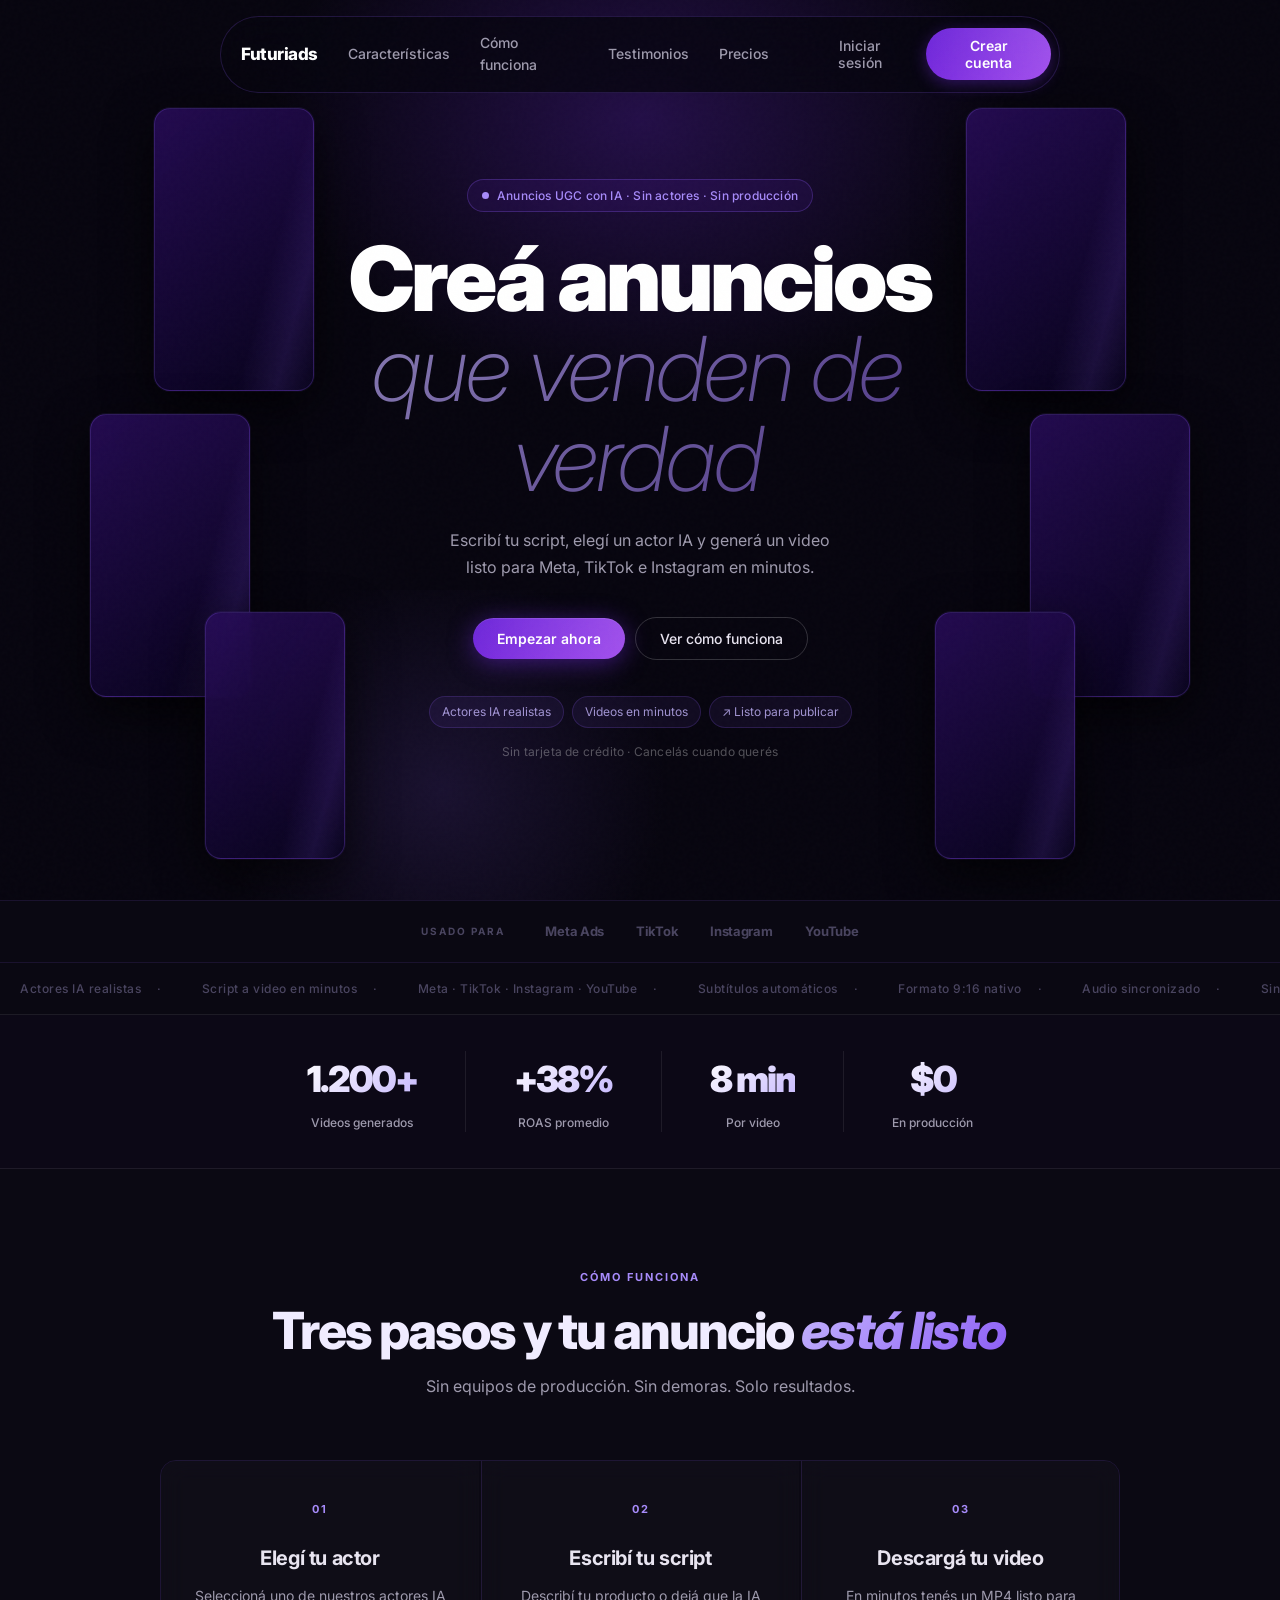
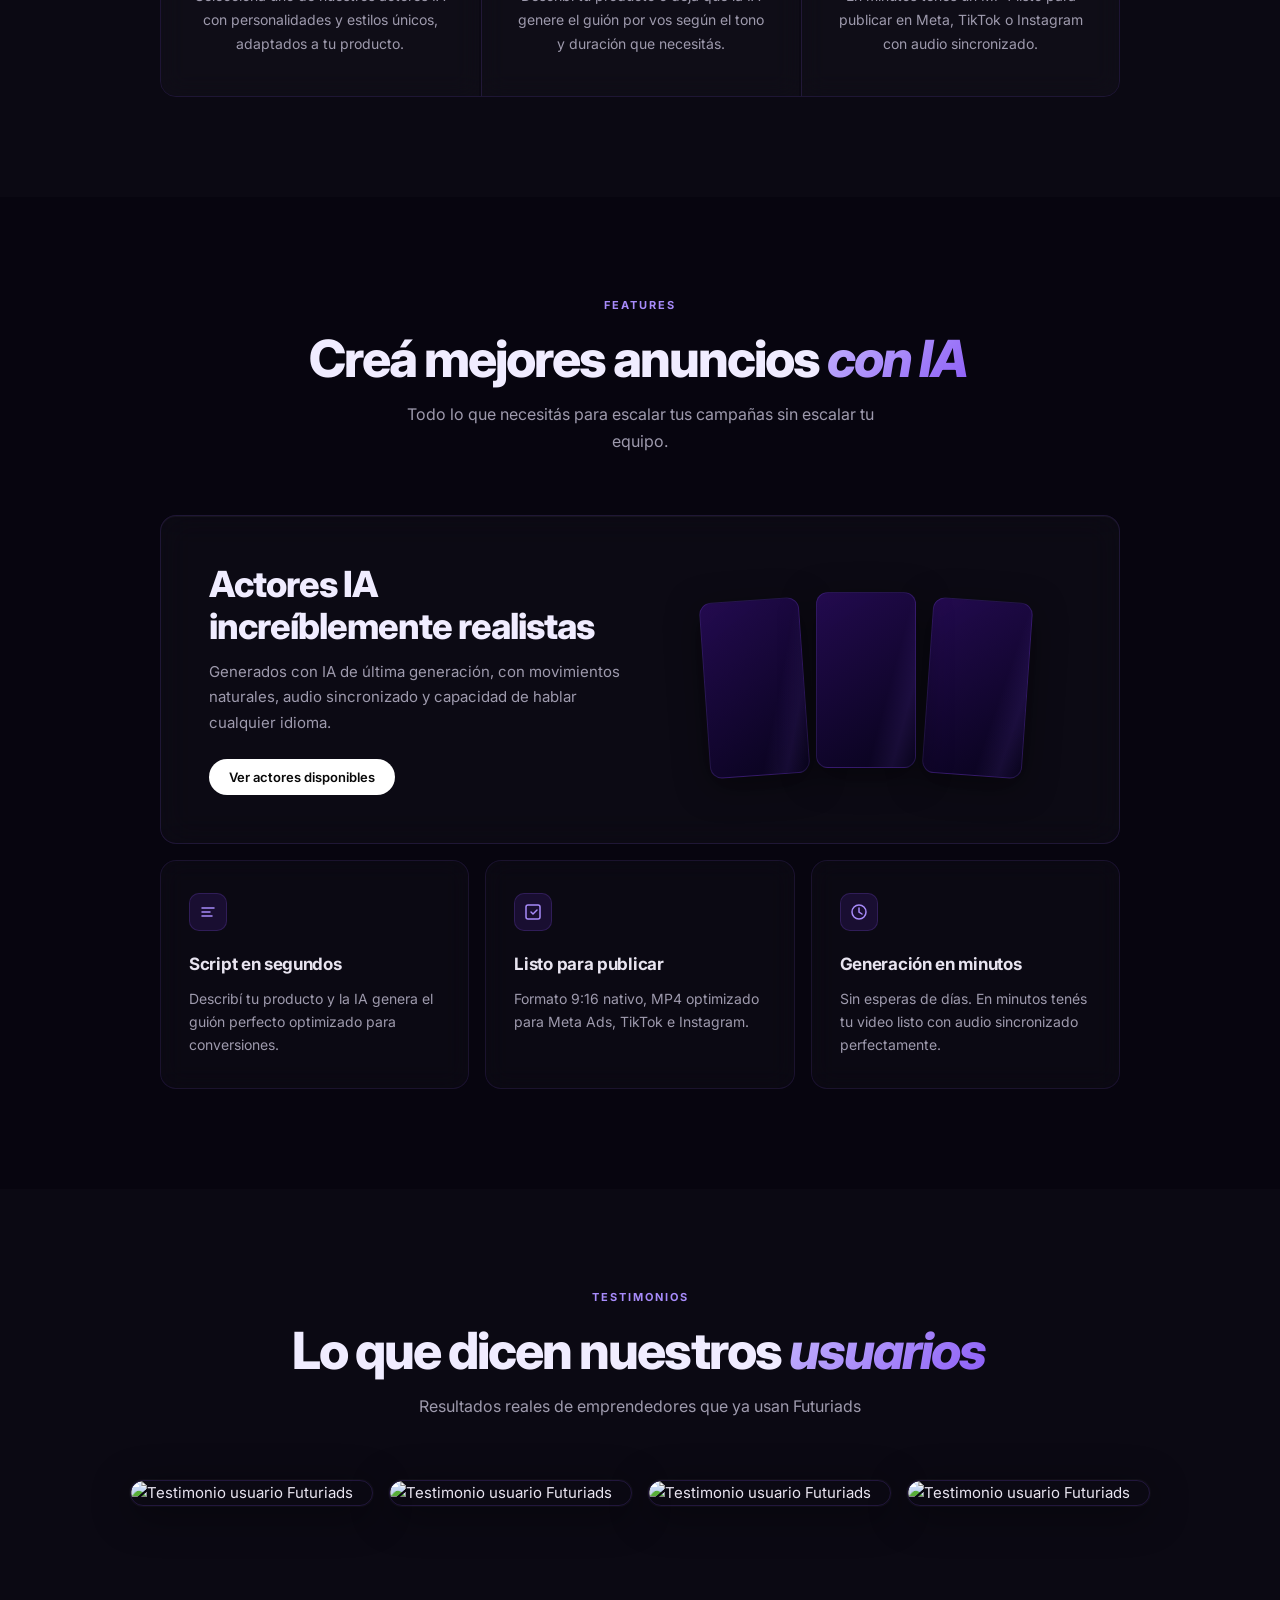
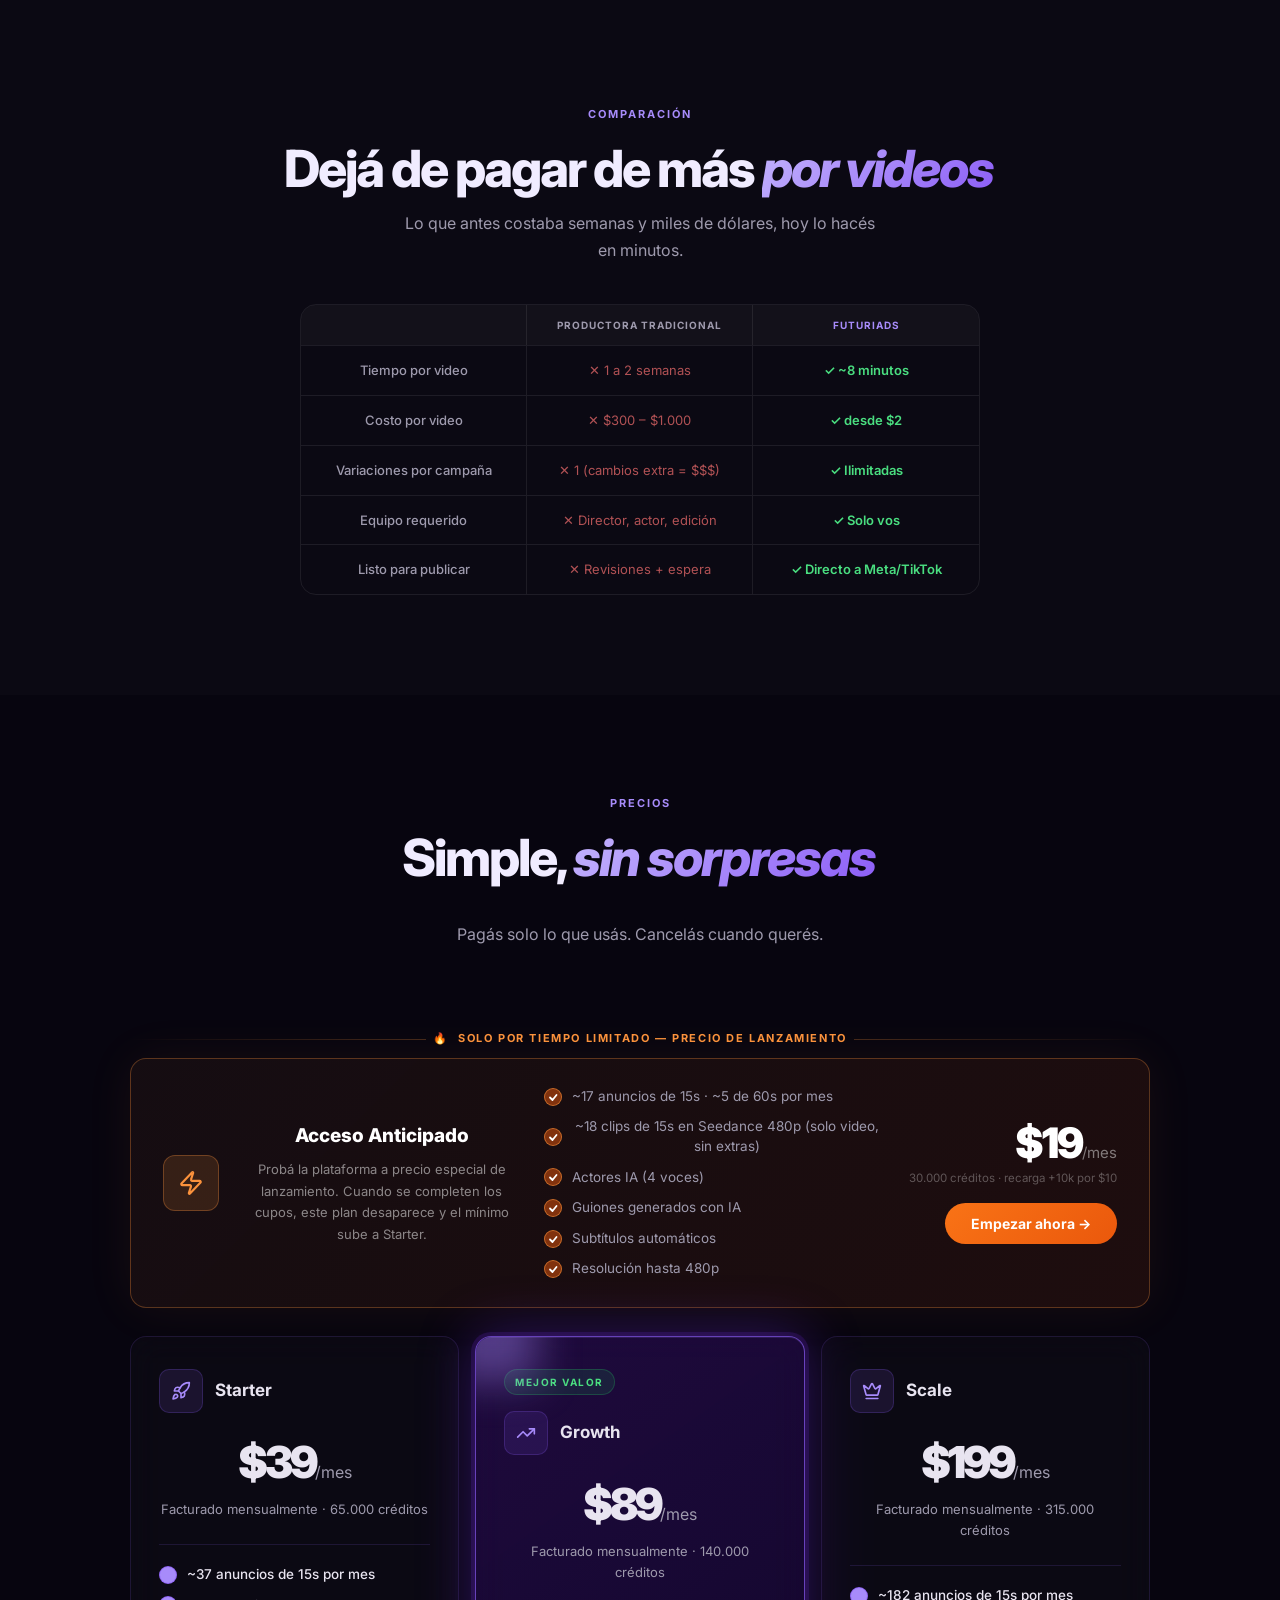
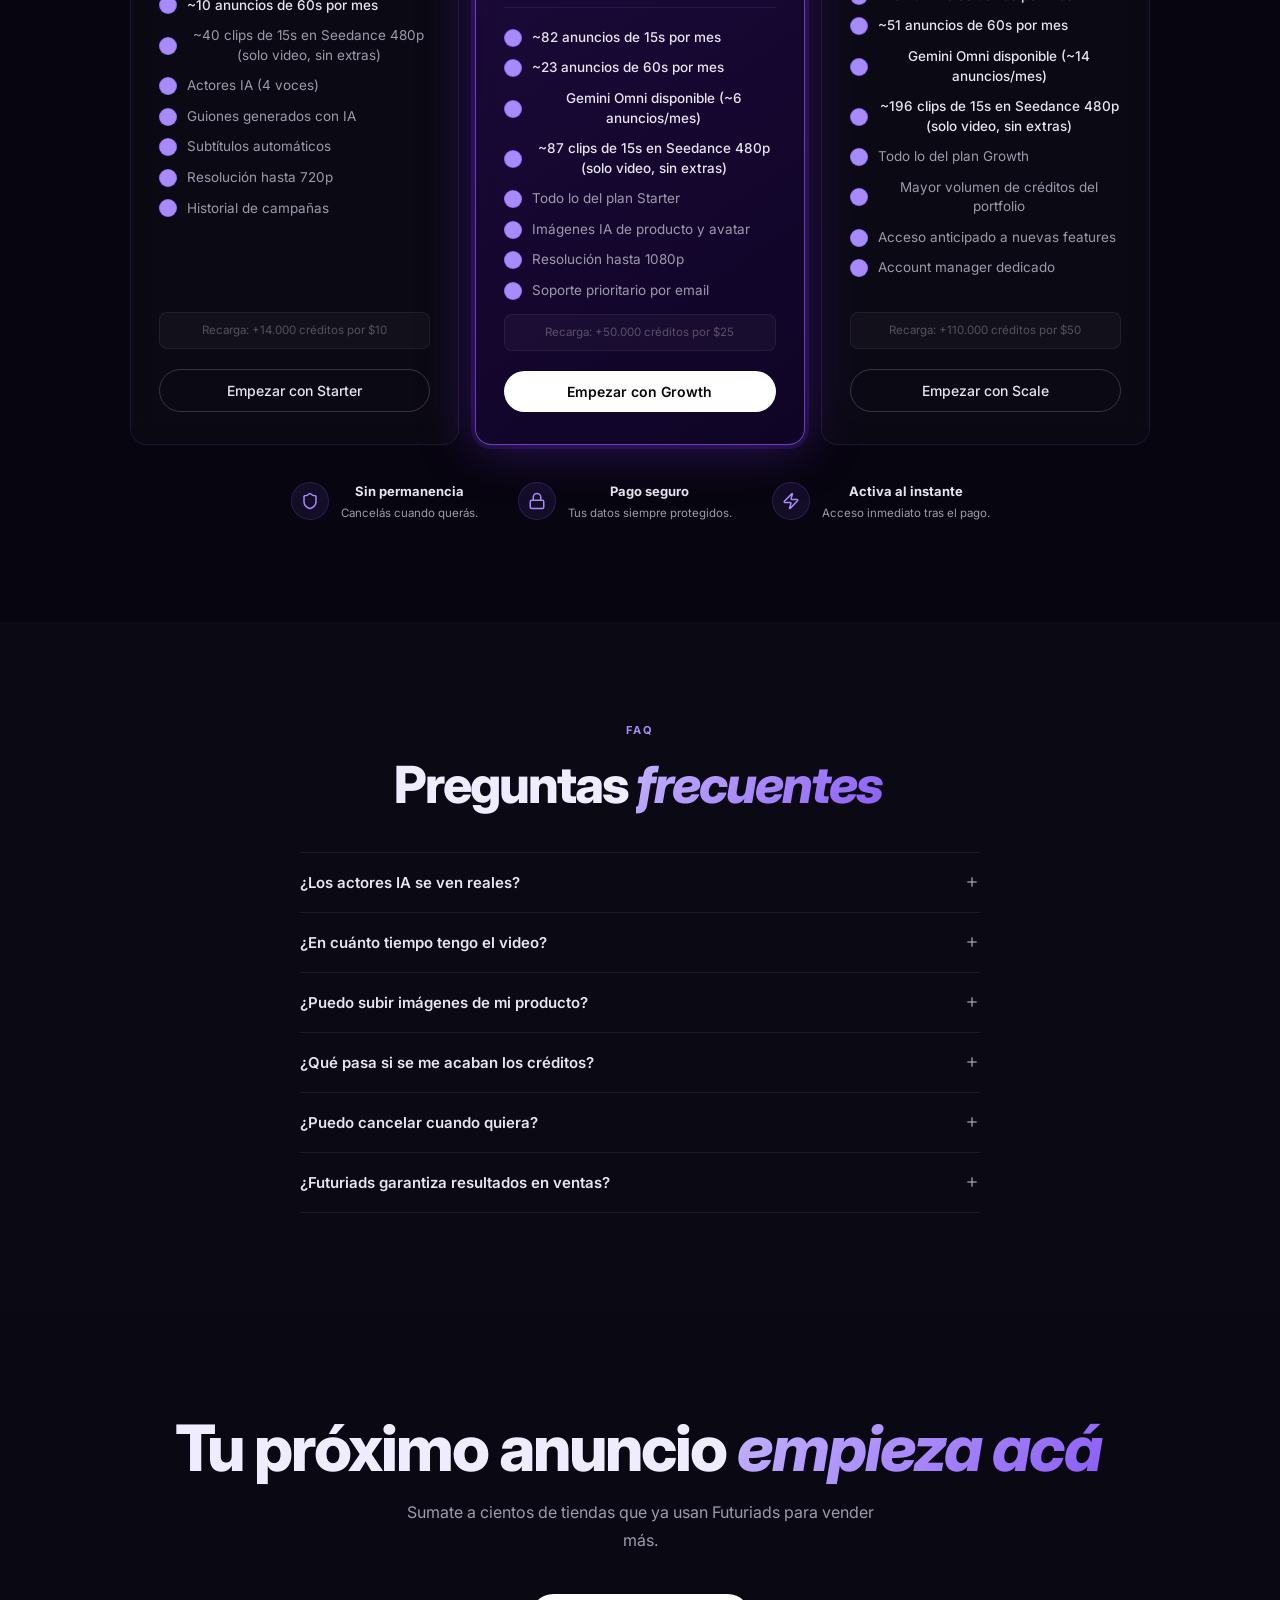
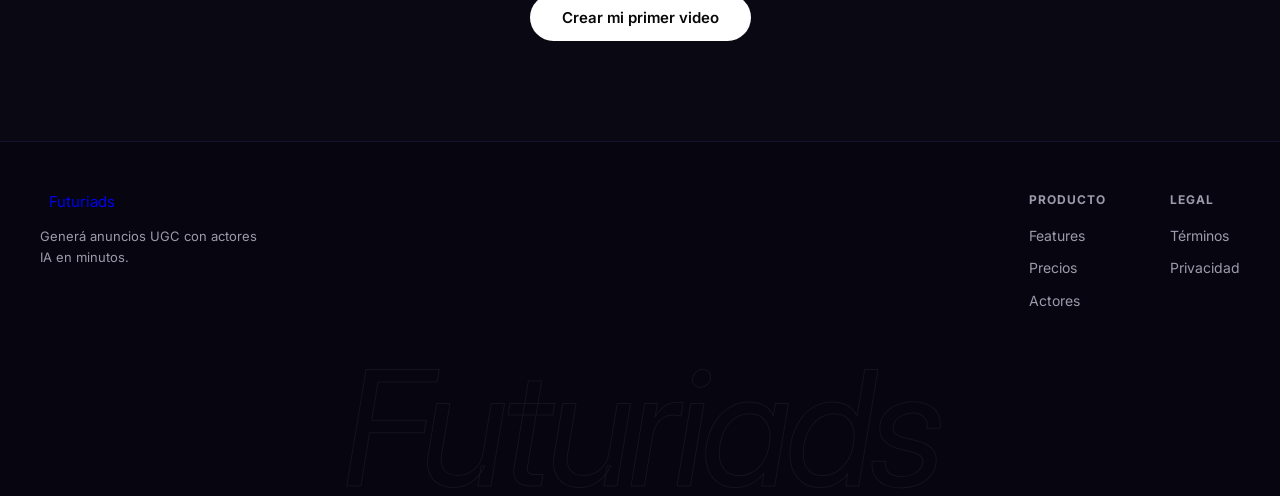
==== commit a229bffd: "fix: clear stale campaignId when draft restoration finds no campaign in backend When a campaign was " ====
--- a/index.html
+++ b/index.html
@@ -10363,10 +10363,15 @@
         await campOpenDetail(draft.campaignId, draft.title || 'Anuncio');
         return;
       }
+    } else {
+      // Campaña no encontrada en el backend (404) o sin permisos — resetear el ID
+      // para que campLaunchTalking/Voiceover cree una campaña nueva en vez de usar un ID inválido
+      _camp.campaignId = null;
     }
   } catch(e) {
     console.warn('[campResumeDraft] Backend check falló, restaurando wizard:', e.message);
-    // No mostrar toast de error — continuar con el wizard como fallback
+    // Reset campaignId por si el draft tenía un ID obsoleto
+    _camp.campaignId = null;
   }
 
   // Sin clips todavía → restaurar wizard en el paso correcto
